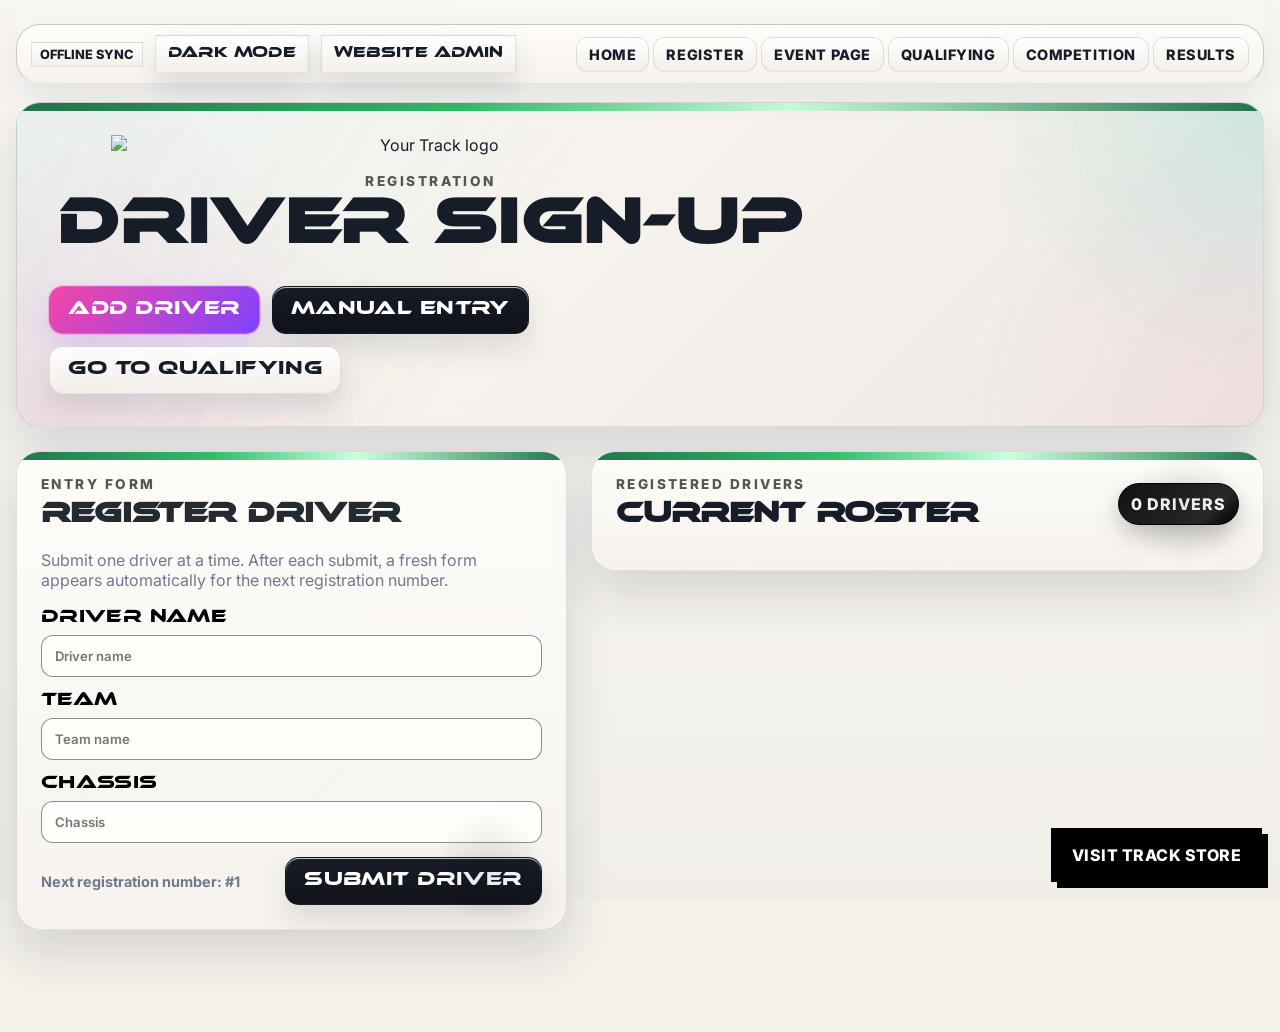
==== index.html @ 2ef5f13c "Initial commit" ====
<!DOCTYPE html>
<html lang="en">
<head>
  <meta charset="UTF-8" />
  <meta name="viewport" content="width=device-width, initial-scale=1.0" />
  <title>Your Track Competition Control</title>
  <link rel="preconnect" href="https://fonts.googleapis.com" />
  <link rel="preconnect" href="https://fonts.gstatic.com" crossorigin />
  <link href="https://fonts.googleapis.com/css2?family=Inter:wght@400;600;800&family=Orbitron:wght@700;800;900&display=swap" rel="stylesheet" />
  <style>
    @font-face {
      font-family: 'Ethnocentric';
      src: url('./assets/fonts/Ethnocentric-Regular.otf') format('opentype');
      font-weight: 400;
      font-style: normal;
      font-display: swap;
    }

    :root {
      --bg: #080b12;
      --panel: rgba(13, 16, 24, 0.86);
      --panel-strong: rgba(19, 23, 34, 0.94);
      --panel-soft: rgba(255, 255, 255, 0.06);
      --text: #f6f8fc;
      --text-soft: #9ca7bc;
      --line: rgba(255, 255, 255, 0.16);
      --line-strong: rgba(255, 255, 255, 0.34);
      --accent: #ff4f9f;
      --accent-dark: #a931ff;
      --accent-cyan: #35f2d0;
      --accent-green: #2ad16b;
      --accent-green-dark: #0d6f3c;
      --accent-warm: #ffb343;
      --accent-glow: 0 0 0 1px rgba(255, 79, 159, 0.36), 0 0 24px rgba(255, 79, 159, 0.20), 0 0 52px rgba(53, 242, 208, 0.12);
      --accent-green-glow: 0 0 0 1px rgba(42, 209, 107, 0.32), 0 0 18px rgba(42, 209, 107, 0.18);
      --panel-shadow: 0 28px 72px rgba(0, 0, 0, 0.42), inset 0 1px 0 rgba(255,255,255,0.05);
      --card-shadow: 0 18px 42px rgba(0, 0, 0, 0.34), inset 0 1px 0 rgba(255,255,255,0.04);
      --button-shadow: 0 16px 28px rgba(0, 0, 0, 0.28), inset 0 1px 0 rgba(255,255,255,0.08);
      --bracket-round-width: 218px;
      --slot-height: 56px;
      --seed-chip-width: 48px;
      --seed-font-size: 1.28rem;
      --slot-font-size: 0.98rem;
      --slot-team-font-size: 0.54rem;
      --slot-padding-x: 18px;
      --match-stack-gap: 12px;
      --empty-slot-font-size: 0.9rem;
      --connector-stub: 10px;
      --connector-bridge: 14px;
      --connector-thickness: 3px;
    --final-card-width: 300px;
    --third-card-width: 280px;
      --radius-panel: 24px;
      --radius-card: 18px;
      --radius-button: 14px;
      --brand-track-background-image: url("./assets/template-track-background.png");
      --brand-watermark-image: url("./assets/template-track-logo-inverted.png");
      --font-graffiti: 'Ethnocentric', 'Orbitron', 'Inter', sans-serif;
      --font-sans: 'Inter', sans-serif;
    }

    * { box-sizing: border-box; }
    html { color-scheme: light; }
    html:has(body[data-theme="dark"]) { color-scheme: dark; }

    body {
      margin: 0;
      font-family: var(--font-sans);
      color: var(--text);
      background-color: var(--bg);
      background-image:
        linear-gradient(180deg, rgba(6, 8, 13, 0.78), rgba(4, 6, 12, 0.93)),
        radial-gradient(circle at 16% 12%, rgba(255, 79, 159, 0.18), transparent 24%),
        radial-gradient(circle at 82% 18%, rgba(53, 242, 208, 0.14), transparent 26%),
        linear-gradient(135deg, rgba(255,255,255,0.035), transparent 34%),
        var(--brand-track-background-image);
      background-size: cover, auto, auto, cover;
      background-position: center center, top left, top left, center center;
      background-repeat: no-repeat, no-repeat, no-repeat, no-repeat;
      background-attachment: fixed;
      transition: background-color 0.25s ease, color 0.25s ease, background-image 0.25s ease;
    }

    body:not([data-theme="dark"]) {
      --bg: #f4f1eb;
      --panel: rgba(255, 252, 248, 0.9);
      --panel-strong: rgba(255, 255, 255, 0.96);
      --panel-soft: rgba(20, 24, 34, 0.05);
      --text: #161c28;
      --text-soft: #6f788d;
      --line: rgba(28, 33, 46, 0.12);
      --line-strong: rgba(28, 33, 46, 0.22);
      --accent: #f446a6;
      --accent-dark: #7f43ff;
      --accent-cyan: #19bfae;
      --accent-green: #1fb95f;
      --accent-green-dark: #0e6a3c;
      --accent-warm: #ffaf42;
      --accent-glow: 0 0 0 1px rgba(244, 70, 166, 0.24), 0 12px 28px rgba(127, 67, 255, 0.18);
      --accent-green-glow: 0 0 0 1px rgba(31, 185, 95, 0.24), 0 10px 22px rgba(31, 185, 95, 0.16);
      --panel-shadow: 0 22px 48px rgba(22, 29, 43, 0.14), inset 0 1px 0 rgba(255,255,255,0.72);
      --card-shadow: 0 16px 36px rgba(22, 29, 43, 0.12), inset 0 1px 0 rgba(255,255,255,0.68);
      --button-shadow: 0 14px 28px rgba(22, 29, 43, 0.12), inset 0 1px 0 rgba(255,255,255,0.72);
      background-color: var(--bg);
      background-image:
        linear-gradient(180deg, rgba(248, 246, 242, 0.92), rgba(241, 238, 233, 0.92)),
        radial-gradient(circle at 14% 10%, rgba(244, 70, 166, 0.13), transparent 24%),
        radial-gradient(circle at 84% 16%, rgba(25, 191, 174, 0.13), transparent 24%),
        linear-gradient(135deg, rgba(255,255,255,0.24), transparent 32%),
        var(--brand-track-background-image);
      background-size: cover, auto, auto, cover;
      background-position: center center, top left, top left, center center;
      background-repeat: no-repeat, no-repeat, no-repeat, no-repeat;
    }

    body[data-theme="dark"] {
      --bg: #05070d;
      --panel: rgba(10, 12, 20, 0.90);
      --panel-strong: rgba(16, 19, 29, 0.96);
      --panel-soft: rgba(255, 255, 255, 0.05);
      --text: #f7f9ff;
      --text-soft: #a1abc0;
      --line: rgba(255, 255, 255, 0.16);
      --line-strong: rgba(255, 255, 255, 0.34);
      --accent: #ff4f9f;
      --accent-dark: #9b38ff;
      --accent-cyan: #37e8d0;
      --accent-green: #27d56c;
      --accent-green-dark: #0d6b3c;
      --accent-warm: #ffb343;
      --accent-green-glow: 0 0 0 1px rgba(39, 213, 108, 0.34), 0 0 20px rgba(39, 213, 108, 0.18);
      --panel-shadow: 0 32px 78px rgba(0, 0, 0, 0.5), inset 0 1px 0 rgba(255,255,255,0.05);
      --card-shadow: 0 20px 44px rgba(0, 0, 0, 0.4), inset 0 1px 0 rgba(255,255,255,0.04);
      --button-shadow: 0 16px 30px rgba(0, 0, 0, 0.32), inset 0 1px 0 rgba(255,255,255,0.08);
      background-color: var(--bg);
      background-image:
        linear-gradient(180deg, rgba(6, 8, 13, 0.68), rgba(4, 6, 12, 0.92)),
        radial-gradient(circle at 16% 12%, rgba(255, 79, 159, 0.16), transparent 24%),
        radial-gradient(circle at 82% 18%, rgba(53, 242, 208, 0.12), transparent 26%),
        linear-gradient(135deg, rgba(255,255,255,0.035), transparent 34%),
        var(--brand-track-background-image);
      background-size: cover, auto, auto, cover;
      background-position: center center, top left, top left, center center;
      background-repeat: no-repeat, no-repeat, no-repeat, no-repeat;
    }

    body[data-theme="dark"] .topbar,
    body[data-theme="dark"] .hero,
    body[data-theme="dark"] .panel,
    body[data-theme="dark"] .hero-card,
    body[data-theme="dark"] .table-wrap,
    body[data-theme="dark"] .registration-card,
    body[data-theme="dark"] .registration-driver-card,
    body[data-theme="dark"] .registration-entry-panel,
    body[data-theme="dark"] .registration-roster-panel,
    body[data-theme="dark"] .mobile-driver-card,
    body[data-theme="dark"] .qualifying-live-card,
    body[data-theme="dark"] .battle-flow-card,
    body[data-theme="dark"] .bracket-stage-card,
    body[data-theme="dark"] .event-admin-panel,
    body[data-theme="dark"] .modal-panel,
    body[data-theme="dark"] .podium-card,
    body[data-theme="dark"] .results-event-card,
    body[data-theme="dark"] .website-admin-card,
    body[data-theme="dark"] .event-card,
    body[data-theme="dark"] .role-admin-toolbar,
    body[data-theme="dark"] .role-admin-card,
    body[data-theme="dark"] .invite-code-box,
    body[data-theme="dark"] .admin-lock-note {
      background:
        linear-gradient(180deg, rgba(22, 26, 37, 0.78), rgba(11, 13, 22, 0.84)),
        linear-gradient(135deg, rgba(255,255,255,0.05), rgba(255,255,255,0.015));
      color: var(--text);
    }

    body[data-theme="dark"] .button-secondary,
    body[data-theme="dark"] .micro-button:not(.button-accent),
    body[data-theme="dark"] .mode-tab,
    body[data-theme="dark"] .hero-meta-pill,
    body[data-theme="dark"] .search-field {
      background: linear-gradient(180deg, rgba(27, 31, 44, 0.98), rgba(13, 16, 25, 0.96));
      color: var(--text);
      border-color: var(--line-strong);
    }

    body[data-theme="dark"] .mode-tab.is-active {
      background: linear-gradient(135deg, rgba(255,79,159,0.98), rgba(155,56,255,0.98));
      color: #fff !important;
      border-color: rgba(255,255,255,0.38);
      box-shadow: var(--accent-glow);
    }

    body[data-theme="dark"] input[type="text"],
    body[data-theme="dark"] input[type="number"],
    body[data-theme="dark"] input[type="search"],
    body[data-theme="dark"] input[type="password"],
    body[data-theme="dark"] input[type="date"],
    body[data-theme="dark"] select,
    body[data-theme="dark"] textarea {
      background: rgba(7, 10, 18, 0.92);
      color: var(--text);
      border-color: var(--line);
      box-shadow: inset 0 1px 0 rgba(255, 255, 255, 0.05);
    }

    body[data-theme="dark"] input::placeholder,
    body[data-theme="dark"] textarea::placeholder {
      color: rgba(255, 255, 255, 0.40);
    }

    body[data-theme="dark"] .main-topbar .mode-tab.is-active,
    body[data-theme="dark"] .sync-status.online,
    body[data-theme="dark"] .micro-button.button-accent,
    body[data-theme="dark"] .button-accent {
      background: linear-gradient(135deg, rgba(255,79,159,0.92), rgba(155,56,255,0.92));
      color: #fff;
      border-color: rgba(255,255,255,0.26);
      box-shadow: var(--accent-glow);
    }

    body[data-theme="dark"] .status-pill.active {
      background: linear-gradient(135deg, rgba(39,213,108,0.26), rgba(12,107,60,0.32));
      color: #fff;
      border-color: rgba(39, 213, 108, 0.24);
      box-shadow: var(--accent-green-glow);
    }

    body[data-theme="dark"] .status-pill.archived,
    body[data-theme="dark"] .sync-status {
      background: rgba(255,255,255,0.08);
      color: var(--text-soft);
      border-color: rgba(255,255,255,0.14);
    }

    body[data-theme="dark"] .hero-logo,
    body[data-theme="dark"] .bracket-stage-logo,
    body[data-theme="dark"] .bracket-header-logo {
      filter: none;
    }

    body[data-theme="dark"] .main-bracket-panel::before {
      opacity: 0.16;
      filter: none;
      mix-blend-mode: screen;
    }

    body[data-theme="dark"] .section-kicker,
    body[data-theme="dark"] .eyebrow,
    body[data-theme="dark"] .hero-copy p,
    body[data-theme="dark"] .hero-copy-block p,
    body[data-theme="dark"] .panel-header p,
    body[data-theme="dark"] .driver-submeta,
    body[data-theme="dark"] .qualifying-live-label,
    body[data-theme="dark"] .meta-label,
    body[data-theme="dark"] .registration-meta-label,
    body[data-theme="dark"] .score-subtext {
      color: var(--text-soft);
    }

    body[data-theme="dark"] th,
    body[data-theme="dark"] td {
      color: var(--text);
      border-color: rgba(255, 255, 255, 0.12);
    }

    body[data-theme="dark"] thead {
      background: rgba(255, 255, 255, 0.12);
      border-bottom-color: rgba(255, 255, 255, 0.22);
    }

    body[data-theme="dark"] tbody tr:nth-child(even) {
      background: rgba(255, 255, 255, 0.035);
    }

    body[data-theme="dark"] tr.is-current-driver {
      background: rgba(255, 255, 255, 0.12) !important;
      outline-color: rgba(255, 255, 255, 0.9);
    }

    body[data-theme="dark"] .mobile-driver-card.is-current-driver {
      background: linear-gradient(180deg, rgba(40, 40, 44, 0.98), rgba(24, 24, 28, 0.96));
    }

    body[data-theme="dark"] .read-only-score,
    body[data-theme="dark"] .best-score,
    body[data-theme="dark"] .registration-card-title strong,
    body[data-theme="dark"] .driver-meta strong,
    body[data-theme="dark"] .mobile-driver-name,
    body[data-theme="dark"] .modal-field strong,
    body[data-theme="dark"] .event-card-head strong,
    body[data-theme="dark"] .event-stat strong,
    body[data-theme="dark"] .role-admin-title strong,
    body[data-theme="dark"] .invite-code-value,
    body[data-theme="dark"] .hero-stat strong {
      color: var(--text);
    }

    body[data-theme="dark"] .registration-entry-panel .modal-field span,
    body[data-theme="dark"] .registration-roster-panel .modal-field span,
    body[data-theme="dark"] .registration-meta,
    body[data-theme="dark"] .driver-meta small,
    body[data-theme="dark"] .mobile-driver-subline,
    body[data-theme="dark"] .mobile-driver-reg,
    body[data-theme="dark"] .event-card-meta,
    body[data-theme="dark"] .event-stat span,
    body[data-theme="dark"] .role-admin-title small,
    body[data-theme="dark"] .invite-code-label,
    body[data-theme="dark"] .helper-text,
    body[data-theme="dark"] .hero-stat-label {
      color: var(--text-soft);
    }

    body[data-theme="dark"] .table-wrap,
    body[data-theme="dark"] .registration-card,
    body[data-theme="dark"] .mobile-driver-card,
    body[data-theme="dark"] .event-card,
    body[data-theme="dark"] .role-admin-toolbar,
    body[data-theme="dark"] .role-admin-card,
    body[data-theme="dark"] .invite-code-box,
    body[data-theme="dark"] .admin-lock-note,
    body[data-theme="dark"] .hero-stat {
      background: linear-gradient(180deg, rgba(28, 28, 31, 0.98), rgba(16, 16, 18, 0.96));
    }

    body[data-theme="dark"] .event-card.is-active {
      background: linear-gradient(180deg, rgba(36, 36, 40, 0.98), rgba(20, 20, 24, 0.96));
    }

    body[data-theme="dark"] .bracket-header-bar,
    body[data-theme="dark"] .main-bracket-panel,
    body[data-theme="dark"] .battle-flow-card,
    body[data-theme="dark"] .final-battle-card,
    body[data-theme="dark"] .champion-banner,
    body[data-theme="dark"] .competition-subtabs,
    body[data-theme="dark"] .page-handoff,
    body[data-theme="dark"] .summary-card,
    body[data-theme="dark"] .launch-chip,
    body[data-theme="dark"] .pill,
    body[data-theme="dark"] .cutoff-label {
      background: linear-gradient(180deg, rgba(28, 28, 31, 0.98), rgba(16, 16, 18, 0.96));
      color: var(--text);
      border-color: rgba(255, 255, 255, 0.18);
      box-shadow: 0 16px 34px rgba(0, 0, 0, 0.32), 0 1px 0 rgba(255, 255, 255, 0.1);
    }

    body[data-theme="dark"] .main-bracket-panel {
      background:
        linear-gradient(180deg, rgba(12, 14, 18, 0.52), rgba(6, 8, 12, 0.68)),
        linear-gradient(135deg, rgba(255,255,255,0.04), rgba(255,255,255,0.01));
    }

    body[data-theme="dark"] .bracket-workspace {
      background:
        linear-gradient(180deg, rgba(255,255,255,0.02), rgba(0,0,0,0.14)),
        radial-gradient(circle at top right, rgba(255, 255, 255, 0.05), transparent 26%),
        rgba(12, 12, 14, 0.92);
    }

    body[data-theme="dark"] .main-board-title,
    body[data-theme="dark"] .main-board-label,
    body[data-theme="dark"] .final-vs,
    body[data-theme="dark"] .podium-card strong,
    body[data-theme="dark"] .champion-banner strong,
    body[data-theme="dark"] .battle-flow-title,
    body[data-theme="dark"] .launch-title {
      color: var(--text);
    }

    body[data-theme="dark"] .battle-flow-label,
    body[data-theme="dark"] .podium-card span,
    body[data-theme="dark"] .podium-card small,
    body[data-theme="dark"] .champion-banner span,
    body[data-theme="dark"] .battle-flow-meta,
    body[data-theme="dark"] .summary-card span,
    body[data-theme="dark"] .launch-chip span {
      color: var(--text-soft);
    }

    body[data-theme="dark"] .battle-flow-option,
    body[data-theme="dark"] .slot-button,
    body[data-theme="dark"] .slot-button.empty,
    body[data-theme="dark"] .main-battle-slot,
    body[data-theme="dark"] .driver-button {
      background: linear-gradient(180deg, rgba(34, 34, 38, 0.98), rgba(18, 18, 20, 0.96));
      color: var(--text);
      border-color: rgba(255, 255, 255, 0.22);
      box-shadow: 0 10px 22px rgba(0, 0, 0, 0.28), 0 1px 0 rgba(255, 255, 255, 0.1);
    }

    body[data-theme="dark"] .battle-flow-option.preview {
      background: linear-gradient(180deg, rgba(40, 40, 44, 0.98), rgba(22, 22, 26, 0.96));
      color: var(--text);
      border-color: rgba(255, 255, 255, 0.18);
    }

    body[data-theme="dark"] .battle-flow-empty {
      background: rgba(255,255,255,0.04);
      color: var(--text-soft);
      border-color: rgba(255,255,255,0.18);
    }

    body[data-theme="dark"]:not([data-role="spectator"]) .slot-button:not(:disabled):hover,
    body[data-theme="dark"]:not([data-role="spectator"]) .battle-flow-option.current:hover {
      background: linear-gradient(180deg, rgba(52, 52, 58, 0.98), rgba(26, 26, 30, 0.96));
      color: var(--text);
    }

    body[data-theme="dark"] .slot-button.selected,
    body[data-theme="dark"] .battle-flow-option.current {
      background: linear-gradient(135deg, var(--accent), var(--accent-dark));
      color: #fff;
      border-color: rgba(255,255,255,0.18);
      box-shadow: var(--accent-glow);
    }

    body[data-theme="dark"] .battle-flow-option.current small,
    body[data-theme="dark"] .slot-button.selected small {
      color: rgba(255,255,255,0.9);
      opacity: 1;
    }

    body[data-theme="dark"] .slot-button.loser,
    body[data-theme="dark"] .driver-button.loser {
      background: linear-gradient(180deg, rgba(72, 72, 78, 0.98), rgba(44, 44, 48, 0.96));
      color: rgba(255, 255, 255, 0.55);
      border-color: rgba(255, 255, 255, 0.14);
    }

    body[data-theme="dark"] .driver-button.loser small,
    body[data-theme="dark"] .slot-button.loser .slot-team {
      color: rgba(255, 255, 255, 0.4);
      opacity: 1;
    }

    body[data-theme="dark"] .seed-chip,
    body[data-theme="dark"] .final-battle-head,
    body[data-theme="dark"] .cutoff-label.qualified {
      background: linear-gradient(180deg, rgba(255,255,255,0.98), rgba(218,218,218,0.98));
      color: #080808;
      border-color: rgba(255,255,255,0.72);
    }

    body[data-theme="dark"] .main-bracket-panel::before {
      opacity: 0.1;
      filter: grayscale(1) invert(1) contrast(1.02) brightness(1.05);
      mix-blend-mode: screen;
    }

    body[data-theme="dark"] .event-stat {
      background: rgba(255, 255, 255, 0.05);
      border-color: rgba(255, 255, 255, 0.16);
    }

    body[data-theme="dark"] .role-admin-toolbar,
    body[data-theme="dark"] .role-admin-card,
    body[data-theme="dark"] .invite-code-box,
    body[data-theme="dark"] .admin-lock-note,
    body[data-theme="dark"] .event-card,
    body[data-theme="dark"] .hero-stat {
      border-color: rgba(255, 255, 255, 0.18);
      box-shadow: 0 16px 34px rgba(0, 0, 0, 0.32), 0 1px 0 rgba(255, 255, 255, 0.1);
    }

    body[data-theme="dark"] .topbar,
    body[data-theme="dark"] .hero,
    body[data-theme="dark"] .panel,
    body[data-theme="dark"] .hero-card,
    body[data-theme="dark"] .table-wrap,
    body[data-theme="dark"] .registration-card,
    body[data-theme="dark"] .registration-driver-card,
    body[data-theme="dark"] .registration-entry-panel,
    body[data-theme="dark"] .registration-roster-panel,
    body[data-theme="dark"] .mobile-driver-card,
    body[data-theme="dark"] .qualifying-live-card,
    body[data-theme="dark"] .battle-flow-card,
    body[data-theme="dark"] .bracket-stage-card,
    body[data-theme="dark"] .event-admin-panel,
    body[data-theme="dark"] .modal-panel,
    body[data-theme="dark"] .podium-card,
    body[data-theme="dark"] .results-event-card,
    body[data-theme="dark"] .website-admin-card,
    body[data-theme="dark"] .search-field,
    body[data-theme="dark"] .mode-tab,
    body[data-theme="dark"] .hero-meta-pill {
      border-color: rgba(255, 255, 255, 0.18);
    }

    body[data-theme="dark"] .result-item,
    body[data-theme="dark"] .summary-card,
    body[data-theme="dark"] .page-handoff,
    body[data-theme="dark"] .event-stat,
    body[data-theme="dark"] .event-card-overview,
    body[data-theme="dark"] .event-card-podium,
    body[data-theme="dark"] .status-pill:not(.active):not(.archived),
    body[data-theme="dark"] .micro-button:not(.button-accent),
    body[data-theme="dark"] .invite-code-value,
    body[data-theme="dark"] .invite-code-input,
    body[data-theme="dark"] .match-card,
    body[data-theme="dark"] .driver-button,
    body[data-theme="dark"] .driver-button.empty,
    body[data-theme="dark"] .empty-state,
    body[data-theme="dark"] .modal-content {
      background: linear-gradient(180deg, rgba(30, 30, 33, 0.98), rgba(16, 16, 18, 0.96));
      color: var(--text);
      border-color: rgba(255, 255, 255, 0.22);
      box-shadow: 0 16px 34px rgba(0, 0, 0, 0.32), 0 1px 0 rgba(255, 255, 255, 0.1);
    }

    body[data-theme="dark"] .event-card-overview-title,
    body[data-theme="dark"] .event-card-podium-title,
    body[data-theme="dark"] .event-card-podium-line span,
    body[data-theme="dark"] .event-card-meta,
    body[data-theme="dark"] .event-stat span {
      color: rgba(255, 255, 255, 0.68);
    }

    body[data-theme="dark"] .event-card-format,
    body[data-theme="dark"] .event-card-podium-line strong,
    body[data-theme="dark"] .event-stat strong,
    body[data-theme="dark"] .event-card-head strong {
      color: #f4f4f4;
    }

    body[data-theme="dark"] .event-card-podium-line {
      border-bottom-color: rgba(255, 255, 255, 0.12);
    }

    body[data-theme="dark"] .status-pill.archived,
    body[data-theme="dark"] .driver-button.empty,
    body[data-theme="dark"] .empty-state {
      background: linear-gradient(180deg, rgba(42, 42, 46, 0.98), rgba(24, 24, 28, 0.96));
      color: var(--text-soft);
      border-color: rgba(255, 255, 255, 0.18);
    }

    body[data-theme="dark"] .match-label,
    body[data-theme="dark"] .modal-content h3,
    body[data-theme="dark"] .event-card-head strong,
    body[data-theme="dark"] .driver-button strong,
    body[data-theme="dark"] .champion-banner strong,
    body[data-theme="dark"] .podium-card strong,
    body[data-theme="dark"] .empty-state {
      color: var(--text);
    }

    body[data-theme="dark"] .driver-button small,
    body[data-theme="dark"] .event-card-meta,
    body[data-theme="dark"] .event-stat span,
    body[data-theme="dark"] .podium-card span,
    body[data-theme="dark"] .podium-card small,
    body[data-theme="dark"] .champion-banner span,
    body[data-theme="dark"] .modal-copy,
    body[data-theme="dark"] .modal-note {
      color: var(--text-soft);
    }

    body[data-theme="dark"] .micro-button:not(.button-accent):disabled,
    body[data-theme="dark"] .button:disabled,
    body[data-theme="dark"] .driver-button:disabled {
      opacity: 0.5;
      box-shadow: none;
    }

    body[data-theme="dark"] #qualifyingResults,
    body[data-theme="dark"] .qualifying-results-simple,
    body[data-theme="dark"] .qualifying-results-simple li,
    body[data-theme="dark"] .qualifying-side-column > .panel,
    body[data-theme="dark"] .qualifying-live-stat,
    body[data-theme="dark"] .mobile-score-card,
    body[data-theme="dark"] .read-only-text,
    body[data-theme="dark"] .read-only-score,
    body[data-theme="dark"] .best-score {
      background: transparent;
      color: var(--text);
    }

    body[data-theme="dark"] .qualifying-results-simple li {
      padding: 6px 0;
      border-bottom: 1px solid rgba(255, 255, 255, 0.1);
    }

    body[data-theme="dark"] .qualifying-results-simple li:last-child {
      border-bottom: 0;
    }

    body[data-theme="dark"] .qualifying-live-driver {
      color: #ffffff !important;
      text-shadow:
        0 2px 12px rgba(0, 0, 0, 0.88),
        0 0 18px rgba(255, 255, 255, 0.14);
    }

    body[data-theme="dark"] .qualifying-live-stat {
      background: linear-gradient(180deg, rgba(30, 30, 33, 0.98), rgba(16, 16, 18, 0.96));
      border-color: rgba(255, 255, 255, 0.12);
      box-shadow: inset 0 1px 0 rgba(255,255,255,0.06);
    }

    body[data-theme="dark"] .qualifying-live-stat span {
      color: var(--text-soft);
    }

    body[data-theme="dark"] .qualifying-live-stat strong {
      color: var(--text);
    }

    body[data-theme="dark"] .mobile-score-card {
      background: linear-gradient(180deg, rgba(30, 30, 33, 0.98), rgba(16, 16, 18, 0.96)) !important;
      border-color: rgba(255, 255, 255, 0.16) !important;
      color: var(--text) !important;
      box-shadow: inset 0 1px 0 rgba(255,255,255,0.06);
    }

    body[data-theme="dark"] .mobile-score-card span {
      color: var(--text-soft) !important;
    }

    body[data-theme="dark"] .mobile-score-card strong {
      color: var(--text) !important;
    }

    @media (max-width: 960px) {
      body[data-theme="dark"] .qualifying-live-card {
        background: linear-gradient(180deg, rgba(24, 24, 28, 0.98), rgba(12, 12, 16, 0.96)) !important;
        border-color: rgba(255, 255, 255, 0.18) !important;
        color: var(--text) !important;
      }

      body[data-theme="dark"] .qualifying-live-stat {
        background: linear-gradient(180deg, rgba(30, 30, 33, 0.98), rgba(16, 16, 18, 0.96)) !important;
        border-color: rgba(255, 255, 255, 0.12) !important;
        box-shadow: inset 0 1px 0 rgba(255,255,255,0.06) !important;
        color: var(--text) !important;
      }

      body[data-theme="dark"] .qualifying-live-stat span,
      body[data-theme="dark"] .qualifying-live-note,
      body[data-theme="dark"] .qualifying-live-meta {
        color: var(--text-soft) !important;
      }

      body[data-theme="dark"] .qualifying-live-stat strong,
      body[data-theme="dark"] .qualifying-live-driver {
        color: var(--text) !important;
      }
    }

    body[data-theme="dark"] .qualifying-results-simple li.is-dimmed {
      opacity: 0.62;
      color: var(--text-soft);
    }

    body[data-theme="dark"] .read-only-score,
    body[data-theme="dark"] .best-score {
      color: var(--text);
    }

    button, input, select, a { font: inherit; }
    a { color: inherit; text-decoration: none; cursor: pointer; }

    /* Role-based Visibility */
    body[data-role="admin"] .judge-only { display: none !important; }
    body[data-role="spectator"] .judge-only { display: none !important; }
    body[data-role="spectator"] .admin-only { display: none !important; }
    body[data-role="spectator"] .admin-action { display: none !important; }
    body[data-role="spectator"] .role-switcher { display: none !important; }
    body[data-site-admin="false"] .site-admin-only { display: none !important; }
    body[data-role="spectator"] .registration-admin-only,
    body[data-role="j1"] .registration-admin-only,
    body[data-role="j2"] .registration-admin-only,
    body[data-role="j3"] .registration-admin-only { display: none !important; }

    body[data-role="j1"] .spectator-admin-only,
    body[data-role="j2"] .spectator-admin-only,
    body[data-role="j3"] .spectator-admin-only { display: none !important; }

    body[data-role="admin"] .spectator-only,
    body[data-role="j1"] .spectator-only,
    body[data-role="j2"] .spectator-only,
    body[data-role="j3"] .spectator-only { display: none !important; }

    body[data-role="spectator"] .admin-register-only,
    body[data-role="j1"] .admin-register-only,
    body[data-role="j2"] .admin-register-only,
    body[data-role="j3"] .admin-register-only { display: none !important; }
    
    body[data-role="j1"] .admin-only,
    body[data-role="j2"] .admin-only,
    body[data-role="j3"] .admin-only { display: none !important; }

    body[data-role="spectator"] .role-action-col { display: none !important; }

    .view-section { display: none; }
    .view-section.is-active { display: block; }

    .page-shell {
      position: relative;
      width: min(1480px, calc(100% - 32px));
      margin: 0 auto;
      padding: 24px 0 48px;
    }

    body.competition-page {
      height: 100vh;
      overflow: hidden; 
    }

    body.competition-page .page-shell {
      width: 100vw;
      max-width: 100%;
      height: 100vh;
      padding: 0;
      margin: 0;
      display: flex;
      flex-direction: column;
    }

    body.competition-page .main-topbar {
      display: grid;
      width: min(1480px, calc(100% - 32px));
      margin: 0 auto;
    }
    body.competition-page,
    body.qualifying-fullscreen {
      background-attachment: fixed;
      background-position: center center, top left, top left, center center;
      background-size: cover, auto, auto, cover;
    }
    body.competition-page .page-shell,
    body.qualifying-fullscreen .page-shell {
      background: transparent;
    }
    body.competition-page .broadcast-ticker,
    body.competition-page .spectator-shop-button {
      display: none !important;
    }
    body.competition-page:not(.bracket-fullscreen) #view-bracket.is-active {
      display: flex;
      flex-direction: column;
      flex: 1 1 auto;
      min-height: 0;
    }
    body.competition-page:not(.bracket-fullscreen) .bracket-workspace {
      display: flex;
      flex-direction: column;
      flex: 1 1 auto;
      min-height: 0;
      overflow: hidden;
    }
    body.competition-page:not(.bracket-fullscreen) .competition-bracket-page.is-active {
      display: flex;
      flex-direction: column;
      flex: 1 1 auto;
      min-height: 0;
    }
    body.competition-page:not(.bracket-fullscreen) .main-bracket-panel {
      display: flex;
      flex-direction: column;
      flex: 1 1 auto;
      min-height: 0;
      margin-bottom: 0;
    }
    body.competition-page:not(.bracket-fullscreen) .main-bracket-board {
      flex: 1 1 auto;
      min-height: 0;
      align-items: flex-start;
      justify-content: center;
      overflow: auto;
    }
    body.bracket-fullscreen .bracket-header-bar { display: none; }
    body.bracket-fullscreen #view-bracket.is-active {
      display: flex;
      flex-direction: column;
      width: 100vw;
      height: 100vh;
      padding: 0;
      min-height: 0;
    }
    body.bracket-fullscreen .bracket-workspace {
      display: flex;
      flex-direction: column;
      min-height: 0;
      padding-top: 12px;
      height: 100vh;
      background:
        linear-gradient(180deg, rgba(255,255,255,0.08), rgba(0,0,0,0.04)),
        transparent;
    }
    body.bracket-fullscreen .competition-bracket-page.is-active,
    #view-bracket:fullscreen .competition-bracket-page.is-active {
      display: flex;
      flex-direction: column;
      flex: 1 1 auto;
      min-height: 0;
    }
    body.bracket-fullscreen .main-bracket-panel,
    #view-bracket:fullscreen .main-bracket-panel {
      flex: 1 1 auto;
      min-height: 0;
      margin-top: 0;
    }
    body.bracket-fullscreen .main-bracket-board,
    #view-bracket:fullscreen .main-bracket-board {
      flex: 1 1 auto;
      min-height: 0;
      align-items: flex-start;
      justify-content: center;
      overflow: auto;
    }
    #view-bracket:fullscreen,
    #view-qualifying:fullscreen {
      background-color: var(--bg);
      background-image:
        linear-gradient(180deg, rgba(12, 14, 16, 0.76), rgba(12, 14, 16, 0.88)),
        radial-gradient(circle at top left, rgba(255,255,255,0.08), transparent 24%),
        linear-gradient(135deg, rgba(255,255,255,0.035), transparent 34%),
        var(--brand-track-background-image);
      background-size: cover, auto, auto, cover;
      background-position: center center, top left, top left, center center;
      background-repeat: no-repeat, no-repeat, no-repeat, no-repeat;
    }
    #view-bracket:fullscreen::backdrop,
    #view-qualifying:fullscreen::backdrop {
      background:
        linear-gradient(180deg, rgba(12, 14, 16, 0.88), rgba(12, 14, 16, 0.94)),
        var(--brand-track-background-image) center center / cover no-repeat;
    }
    body.qualifying-fullscreen {
      height: 100vh;
      overflow: hidden;
    }
    body.queue-fullscreen {
      height: 100vh;
      overflow: hidden;
    }
    body.scenic-page:not([data-theme="dark"]) {
      background-color: #07090d;
      background-image:
        linear-gradient(180deg, rgba(6, 8, 13, 0.78), rgba(4, 6, 12, 0.93)),
        radial-gradient(circle at 16% 12%, rgba(255, 79, 159, 0.12), transparent 24%),
        radial-gradient(circle at 82% 18%, rgba(53, 242, 208, 0.08), transparent 26%),
        linear-gradient(135deg, rgba(255,255,255,0.03), transparent 34%),
        var(--brand-track-background-image);
      background-size: cover, auto, auto, cover;
      background-position: center center, top left, top left, center center;
      background-repeat: no-repeat, no-repeat, no-repeat, no-repeat;
    }
    body.qualifying-fullscreen .page-shell {
      width: 100vw;
      max-width: 100%;
      height: 100vh;
      padding: 0;
      margin: 0;
    }
    body.queue-fullscreen .page-shell {
      width: 100vw;
      max-width: 100%;
      height: 100vh;
      padding: 0;
      margin: 0;
    }
    body.qualifying-fullscreen #view-qualifying.is-active,
    body.qualifying-fullscreen .qualifying-layout {
      background: transparent;
    }
    body.queue-fullscreen #view-queue.is-active,
    body.queue-fullscreen .public-event-layout,
    body.queue-fullscreen .public-event-main,
    body.queue-fullscreen .public-event-side,
    body.queue-fullscreen .public-event-broadcast-shell,
    body.queue-fullscreen .public-event-broadcast {
      background: transparent;
    }
    body.qualifying-fullscreen .main-topbar,
    body.qualifying-fullscreen #view-qualifying > .hero {
      display: none;
    }
    body.queue-fullscreen .main-topbar,
    body.queue-fullscreen #view-queue > .hero {
      display: none;
    }
    body.qualifying-fullscreen #view-qualifying.is-active {
      display: flex;
      flex-direction: column;
      height: 100vh;
      width: 100vw;
      padding: 10px;
    }
    body.queue-fullscreen #view-queue.is-active {
      display: flex;
      flex-direction: column;
      height: 100vh;
      width: 100vw;
      padding: 10px;
    }
    body.qualifying-fullscreen .qualifying-layout {
      flex: 1;
      margin: 0;
      min-height: 0;
      gap: 12px;
      grid-template-columns: minmax(0, 1.85fr) minmax(220px, 0.72fr);
    }
    body.queue-fullscreen .public-event-layout {
      flex: 1;
      margin: 0;
      min-height: 0;
      gap: 14px;
      grid-template-columns: repeat(3, minmax(0, 1fr));
      align-items: stretch;
    }
    body.queue-fullscreen .public-event-main {
      display: contents;
    }
    body.queue-fullscreen .public-event-side {
      min-height: 0;
      align-content: stretch;
      grid-column: 3;
      grid-template-rows: minmax(0, 1fr) auto;
    }
    body.queue-fullscreen .public-event-broadcast-shell {
      grid-column: 1;
    }
    body.queue-fullscreen .public-event-main > .panel {
      grid-column: 2;
    }
    body.queue-fullscreen .public-event-main > .panel,
    body.queue-fullscreen .public-event-side > .panel,
    body.queue-fullscreen .public-event-broadcast-shell {
      min-height: 0;
      height: 100%;
    }
    body.queue-fullscreen .public-event-broadcast-grid {
      grid-template-columns: minmax(0, 1fr);
      min-height: 100%;
    }
    body.queue-fullscreen .panel {
      padding: 14px;
    }
    body.queue-fullscreen .panel-header {
      margin-bottom: 10px;
    }
    body.queue-fullscreen .panel-header h2 {
      font-size: 1.85rem;
    }
    body.queue-fullscreen .public-event-announcer-title {
      font-size: clamp(2.6rem, 4.5vw, 4.6rem);
      max-width: 11.5ch;
    }
    body.queue-fullscreen .public-event-stage-title {
      font-size: clamp(1.6rem, 2.5vw, 2.35rem);
    }
    body.queue-fullscreen .public-event-standings-list {
      gap: 10px;
    }
    body.queue-fullscreen .public-event-standing {
      padding: 14px 16px;
    }
    body.queue-fullscreen .public-event-standing strong,
    body.queue-fullscreen .public-event-standing-score {
      font-size: 1.2rem;
    }
    body.queue-fullscreen .public-event-stat-grid,
    body.queue-fullscreen .public-event-spotlight-grid,
    body.queue-fullscreen .public-event-roster-grid {
      gap: 12px;
    }
    body.queue-fullscreen .public-event-track-layout {
      grid-template-rows: auto minmax(0, 1fr);
    }
    body.queue-fullscreen .public-event-queue-list {
      grid-template-columns: repeat(2, minmax(0, 1fr));
    }
    body.queue-fullscreen .public-event-queue-card {
      padding: 12px;
    }
    body.queue-fullscreen .public-event-queue-card-title {
      font-size: 1.05rem;
    }
    body.queue-fullscreen .public-event-card strong,
    body.queue-fullscreen .public-event-spotlight strong,
    body.queue-fullscreen .public-event-statline strong {
      font-size: clamp(1.2rem, 1.8vw, 1.7rem);
    }
    #view-queue:fullscreen {
      background-color: var(--bg);
      background-image:
        linear-gradient(180deg, rgba(8, 10, 12, 0.86), rgba(8, 10, 12, 0.94)),
        radial-gradient(circle at top left, rgba(255,255,255,0.06), transparent 24%),
        linear-gradient(135deg, rgba(255,255,255,0.03), transparent 34%),
        var(--brand-track-background-image);
      background-size: cover, auto, auto, cover;
      background-position: center center, top left, top left, center center;
      background-repeat: no-repeat, no-repeat, no-repeat, no-repeat;
    }
    #view-queue:fullscreen::backdrop {
      background:
        linear-gradient(180deg, rgba(8, 10, 12, 0.9), rgba(8, 10, 12, 0.96)),
        var(--brand-track-background-image) center center / cover no-repeat;
    }
    body.qualifying-fullscreen .qualifying-layout > .panel,
    body.qualifying-fullscreen .qualifying-side-column > .panel {
      min-height: 0;
      height: 100%;
    }
    body.qualifying-fullscreen .qualifying-side-column {
      top: 0;
      align-self: stretch;
    }
    body.qualifying-fullscreen .panel {
      padding: 14px;
    }
    body.qualifying-fullscreen .panel-header {
      margin-bottom: 10px;
    }
    body.qualifying-fullscreen .panel-header > div:first-child {
      flex: 1 1 auto;
      width: 100%;
      text-align: center;
    }
    body.qualifying-fullscreen .section-kicker {
      margin-bottom: 4px;
      font-size: 0.9rem;
    }
    body.qualifying-fullscreen .panel-header h2 {
      font-size: 2rem;
    }
    body.qualifying-fullscreen th,
    body.qualifying-fullscreen td {
      padding: 18px 18px;
    }
    body.qualifying-fullscreen th {
      font-size: 1.35rem;
    }
    body.qualifying-fullscreen .driver-meta strong {
      font-size: 1.6rem;
    }
    body.qualifying-fullscreen .read-only-text {
      font-size: 1.32rem;
    }
    body.qualifying-fullscreen .read-only-score,
    body.qualifying-fullscreen .best-score {
      font-size: 1.72rem;
    }
    body.qualifying-fullscreen .qualifying-results-simple {
      font-size: 2rem;
      line-height: 1.08;
    }
    body.qualifying-fullscreen .qualifying-results-simple li {
      padding: 10px 6px;
      min-height: 72px;
    }
    body.qualifying-fullscreen .standings-row-main {
      gap: 18px;
    }
    body.qualifying-fullscreen .standings-rank {
      min-width: 58px;
      font-size: 1.4em;
    }
    body.qualifying-fullscreen .standings-trophy {
      font-size: 1.24em;
    }
    body.qualifying-fullscreen .standings-driver-name {
      font-size: 1.02em;
    }
    body.qualifying-fullscreen .standings-score {
      font-size: 1.02em;
    }
    body.qualifying-fullscreen .qualifying-live-driver {
      font-size: clamp(3.2rem, 5.8vw, 5.4rem);
      line-height: 0.94;
    }
    body.qualifying-fullscreen .qualifying-live-meta {
      font-size: 1.3rem;
    }
    body.qualifying-fullscreen .qualifying-live-stat strong {
      font-size: 2.3rem;
    }
    body.qualifying-fullscreen .qualifying-live-stat span {
      font-size: 1rem;
    }
    body.qualifying-fullscreen[data-qualifying-density="compact"] th,
    body.qualifying-fullscreen[data-qualifying-density="compact"] td {
      padding: 12px 12px;
    }
    body.qualifying-fullscreen[data-qualifying-density="compact"] .driver-meta strong {
      font-size: 1.34rem;
    }
    body.qualifying-fullscreen[data-qualifying-density="compact"] .read-only-text {
      font-size: 1.16rem;
    }
    body.qualifying-fullscreen[data-qualifying-density="compact"] th {
      font-size: 1.14rem;
    }
    body.qualifying-fullscreen[data-qualifying-density="compact"] .read-only-score,
    body.qualifying-fullscreen[data-qualifying-density="compact"] .best-score {
      font-size: 1.42rem;
    }
    body.qualifying-fullscreen[data-qualifying-density="compact"] .score-input {
      width: 68px;
      min-width: 68px;
      padding: 6px 4px;
      font-size: 0.82rem;
    }
    body.qualifying-fullscreen[data-qualifying-density="compact"] .qualifying-results-simple {
      font-size: 1.56rem;
      line-height: 1.12;
    }
    body.qualifying-fullscreen[data-qualifying-density="compact"] .qualifying-results-simple li {
      min-height: 58px;
      padding: 8px 4px;
    }
    body.qualifying-fullscreen[data-qualifying-density="ultra"] th,
    body.qualifying-fullscreen[data-qualifying-density="ultra"] td {
      padding: 9px 8px;
    }
    body.qualifying-fullscreen[data-qualifying-density="ultra"] th {
      font-size: 1.02rem;
      letter-spacing: 0.03em;
    }
    body.qualifying-fullscreen[data-qualifying-density="ultra"] .driver-meta strong {
      font-size: 1.14rem;
    }
    body.qualifying-fullscreen[data-qualifying-density="ultra"] .read-only-text,
    body.qualifying-fullscreen[data-qualifying-density="ultra"] .read-only-score,
    body.qualifying-fullscreen[data-qualifying-density="ultra"] .best-score {
      font-size: 1.12rem;
    }
    body.qualifying-fullscreen[data-qualifying-density="ultra"] .score-input {
      width: 58px;
      min-width: 58px;
      padding: 4px 3px;
      font-size: 0.76rem;
    }
    body.qualifying-fullscreen[data-qualifying-density="ultra"] .qualifying-results-simple {
      font-size: 1.28rem;
      line-height: 1.1;
    }
    body.qualifying-fullscreen[data-qualifying-density="ultra"] .qualifying-results-simple li {
      min-height: 46px;
      padding: 5px 2px;
    }

    body[data-role="spectator"] #view-qualifying > .hero {
      margin-bottom: 14px;
      padding: 16px 20px;
    }

    body[data-role="spectator"] #view-qualifying > .hero .hero-copy-block {
      display: grid;
      grid-template-columns: minmax(220px, 360px) minmax(260px, 1fr) auto;
      align-items: center;
      gap: 28px;
    }

    body[data-role="spectator"] #view-qualifying > .hero .hero-logo-shell {
      margin: 0;
      max-width: min(420px, 100%);
      width: 100%;
      min-height: 72px;
      overflow: visible;
      justify-content: flex-start;
    }

    body[data-role="spectator"] #view-qualifying > .hero .hero-logo {
      width: min(420px, 100%);
      max-width: 100%;
      transform: none;
      transform-origin: left center;
    }

    .spectator-qualifying-title {
      display: grid;
      gap: 4px;
      align-content: center;
      justify-items: end;
      text-align: right;
      min-width: 0;
    }

    .spectator-qualifying-title h1 {
      max-width: min(100%, 420px);
      margin-left: auto;
      font-size: clamp(1.85rem, 2.8vw, 2.75rem);
      line-height: 0.94;
      text-wrap: balance;
    }

    body[data-role="spectator"] #view-qualifying > .hero .hero-actions {
      margin-top: 0;
      justify-self: end;
      align-self: center;
    }

    body[data-role="admin"] #view-registration > .hero,
    body[data-role="admin"] #view-qualifying > .hero {
      margin-bottom: 14px;
      padding: 18px 20px;
      gap: 18px;
      grid-template-columns: minmax(0, 1.7fr) minmax(280px, 0.78fr);
    }

    body[data-role="admin"] #view-registration > .hero .hero-logo-shell,
    body[data-role="admin"] #view-qualifying > .hero .hero-logo-shell {
      margin: 0 0 10px;
      max-width: min(420px, 100%);
      width: 100%;
      min-height: 72px;
      overflow: visible;
      justify-content: flex-start;
    }

    body[data-role="admin"] #view-registration > .hero .hero-logo,
    body[data-role="admin"] #view-qualifying > .hero .hero-logo {
      width: min(420px, 100%);
      max-width: 100%;
      transform: none;
      transform-origin: left center;
    }

    body[data-role="admin"] #view-registration > .hero h1,
    body[data-role="admin"] #view-qualifying > .hero h1 {
      font-size: clamp(2rem, 3.6vw, 3.2rem);
      line-height: 0.98;
    }

    body[data-role="admin"] #view-registration > .hero .hero-copy,
    body[data-role="admin"] #view-qualifying > .hero .hero-copy {
      max-width: 54ch;
      margin-top: 10px;
      font-size: 0.98rem;
      line-height: 1.55;
    }

    body[data-role="admin"] #view-registration > .hero .hero-actions,
    body[data-role="admin"] #view-qualifying > .hero .hero-actions {
      margin-top: 14px;
    }

    body[data-role="admin"] #view-registration > .hero .hero-meta-inline,
    body[data-role="admin"] #view-qualifying > .hero .hero-meta-inline {
      margin-top: 12px;
    }

    body[data-role="admin"] #view-registration > .hero .hero-card,
    body[data-role="admin"] #view-qualifying > .hero .hero-card {
      padding: 14px;
      gap: 10px;
    }

    body[data-role="admin"] #view-registration > .hero .hero-stat,
    body[data-role="admin"] #view-qualifying > .hero .hero-stat {
      padding: 10px 12px;
    }

    body[data-role="admin"] #view-registration > .hero {
      grid-template-columns: 1fr;
      justify-items: center;
      text-align: center;
      padding: 14px 20px;
    }

    body[data-role="admin"] #view-registration > .hero .hero-copy-block {
      width: min(920px, 100%);
      display: grid;
      justify-items: center;
      gap: 10px;
    }

    body[data-role="admin"] #view-registration > .hero .hero-logo-shell {
      margin-bottom: 2px;
    }

    body[data-role="admin"] #view-registration > .hero .hero-actions {
      width: min(720px, 100%);
      margin-top: 6px;
      display: grid;
      grid-template-columns: repeat(3, minmax(0, 1fr));
      gap: 14px;
      justify-content: center;
      align-items: stretch;
    }

    body[data-role="admin"] #view-registration > .hero .hero-actions .button {
      width: 100%;
      min-height: 58px;
    }

    body[data-role="admin"] #view-registration > .hero .hero-meta-inline {
      width: min(360px, 100%);
      margin-top: 2px;
      justify-content: center;
    }

    body[data-role="admin"] #view-registration > .hero .hero-copy,
    body[data-role="admin"] #view-registration > .hero .hero-card {
      display: none;
    }

    .spectator-shop-button {
      position: fixed;
      right: 18px;
      bottom: 18px;
      z-index: 2200;
      display: inline-flex;
      align-items: center;
      justify-content: center;
      min-height: 54px;
      max-width: min(280px, calc(100vw - 36px));
      padding: 12px 18px;
      border: 3px solid #000;
      background: #000;
      color: #fff;
      box-shadow: 6px 6px 0 #000;
      font-weight: 800;
      text-transform: uppercase;
      letter-spacing: 0.03em;
      text-align: center;
    }

    .build-label {
      position: fixed;
      left: 14px;
      bottom: 14px;
      z-index: 2100;
      padding: 4px 8px;
      border-radius: 999px;
      background: rgba(255, 255, 255, 0.78);
      color: rgba(17, 17, 17, 0.72);
      font-size: 0.66rem;
      font-weight: 700;
      letter-spacing: 0.08em;
      text-transform: uppercase;
      pointer-events: auto;
      cursor: pointer;
      backdrop-filter: blur(6px);
    }

    body[data-theme="dark"] .build-label {
      background: rgba(18, 18, 20, 0.78);
      color: rgba(255, 255, 255, 0.62);
      border: 1px solid rgba(255, 255, 255, 0.1);
    }

    .spectator-shop-button:hover,
    .spectator-shop-button:focus-visible {
      background: #fff;
      color: #000;
    }

    #view-bracket.is-active {
      display: flex;
      flex-direction: column;
      height: 100%;
      width: 100%;
    }

    .bracket-header-bar {
      display: flex;
      justify-content: space-between;
      align-items: center;
      gap: 16px;
      padding: 8px 16px;
      background: linear-gradient(180deg, rgba(255,252,246,0.98), rgba(244,237,228,0.95));
      border-bottom: 2px solid var(--line);
      box-shadow: 0 6px 18px rgba(0, 0, 0, 0.08);
      position: relative;
      z-index: 100;
    }

    #bracketHeaderLogoSlot {
      display: flex;
      align-items: center;
      justify-content: flex-start;
      min-width: 0;
      flex: 1 1 auto;
      max-width: 420px;
    }

    .bracket-header-logo {
      display: block;
      width: auto;
      max-width: 100%;
      max-height: 64px;
      height: auto;
      object-fit: contain;
      filter: drop-shadow(0 6px 12px rgba(0, 0, 0, 0.12));
    }

    .bracket-header-actions {
      display: flex;
      align-items: center;
      justify-content: flex-end;
      gap: 8px;
      flex: 0 0 auto;
      flex-wrap: wrap;
    }

    .bracket-header-actions .button {
      min-height: 34px;
      min-width: 34px;
      padding: 8px 10px;
      font-size: 0.82rem;
      border-radius: 999px;
    }

    .bracket-header-icon-button {
      display: inline-flex;
      align-items: center;
      justify-content: center;
      gap: 0;
      width: 38px;
      min-width: 38px;
      height: 38px;
      min-height: 38px;
      padding: 0;
      font-size: 1.05rem;
      line-height: 1;
      font-weight: 900;
    }

    .bracket-header-icon-button .icon-label {
      display: none;
    }

    .bracket-workspace {
      flex: 1;
      overflow-y: auto;
      overflow-x: auto;
      padding: 24px clamp(12px, 2vw, 32px);
      background:
        linear-gradient(180deg, rgba(255,255,255,0.08), rgba(0,0,0,0.04)),
        radial-gradient(circle at top right, rgba(255, 255, 255, 0.14), transparent 24%),
        var(--brand-track-background-image);
      background-position: center center;
      background-size: cover;
    }

    body.competition-page:not(.bracket-fullscreen) .bracket-header-bar {
      display: none;
    }

    body.competition-page:not(.bracket-fullscreen) .bracket-workspace {
      padding-top: 14px;
    }

    .bracket-inline-actions {
      display: flex;
      align-items: center;
      justify-content: flex-end;
      gap: 10px;
      margin: 0 0 14px;
      flex-wrap: wrap;
    }

    .bracket-inline-actions .button {
      min-height: 40px;
      padding-inline: 14px;
    }

    .bracket-zoom-group {
      display: inline-flex;
      align-items: center;
      gap: 8px;
      flex-wrap: wrap;
    }

    .bracket-zoom-group .button {
      min-width: 0;
    }

    body.bracket-fullscreen .bracket-inline-actions {
      display: none;
    }

    .mobile-bracket-back {
      display: none;
    }

    .topbar {
      display: grid;
      grid-template-columns: auto 1fr auto;
      align-items: center;
      gap: 12px;
      margin-bottom: 18px;
      padding: 10px 14px;
      border: 1px solid var(--line-strong);
      border-radius: var(--radius-panel);
      background: linear-gradient(180deg, rgba(14, 17, 28, 0.88), rgba(10, 12, 21, 0.92));
      box-shadow: var(--panel-shadow);
      position: relative;
      z-index: 10;
      backdrop-filter: blur(14px) saturate(1.08);
    }

    .topbar-left,
    .topbar-center,
    .topbar-right {
      display: flex;
      align-items: center;
      gap: 12px;
      min-width: 0;
    }

    .topbar-left { justify-content: flex-start; }
    .topbar-center { justify-content: center; }
    .topbar-right { justify-content: flex-end; }

    .topbar-controls {
      display: flex;
      align-items: center;
      gap: 12px;
      flex-wrap: wrap;
      justify-content: flex-end;
    }

    .event-switcher {
      display: flex;
      align-items: center;
      gap: 10px;
      flex-wrap: wrap;
      padding-right: 24px;
      border-right: 1px solid var(--line);
    }

    .event-switcher label {
      font-size: 0.9rem;
      text-transform: uppercase;
      letter-spacing: 0.08em;
      font-weight: 800;
    }

    .event-switcher select {
      min-width: 220px;
      max-width: 320px;
      padding: 10px 14px;
      border: 1px solid var(--line-strong);
      border-radius: 12px;
      box-shadow: var(--button-shadow);
      font-weight: 800;
      background: rgba(8, 10, 18, 0.9);
      color: var(--text);
      cursor: pointer;
    }

    .event-admin-panel {
      display: grid;
      gap: 14px;
      margin-bottom: 20px;
      padding: 16px;
      border: 1px solid var(--line-strong);
      border-radius: var(--radius-card);
      background: linear-gradient(180deg, rgba(16, 20, 31, 0.92), rgba(10, 12, 21, 0.95));
      box-shadow: var(--card-shadow);
    }

    .event-admin-panel .event-switcher {
      padding-right: 0;
      border-right: 0;
      justify-content: space-between;
    }

    .event-admin-panel .event-switcher select {
      flex: 1 1 240px;
      max-width: none;
    }

    .role-switcher {
      display: flex;
      align-items: center;
      gap: 10px;
      padding: 0 12px;
    }

    .role-switcher label {
      font-size: 0.9rem;
      text-transform: uppercase;
      letter-spacing: 0.08em;
      font-weight: 800;
    }

    .role-switcher select {
      width: 200px;
      padding: 10px 14px;
      font-size: 1rem;
      background: rgba(8, 10, 18, 0.9);
      color: var(--text);
      border: 1px solid var(--line-strong);
      border-radius: 12px;
      font-weight: 800;
      box-shadow: var(--button-shadow);
      cursor: pointer;
    }
    
    .role-switcher select:focus {
      outline: none;
      background: rgba(12, 15, 24, 0.98);
      color: #fff;
    }

    .sync-status {
      font-size: 0.8rem;
      font-weight: 800;
      text-transform: uppercase;
      padding: 4px 8px;
      border: 1px solid var(--line-strong);
      background: rgba(10, 12, 20, 0.88);
      color: var(--text-soft);
    }
    .sync-status.online {
      background: linear-gradient(135deg, rgba(53,242,208,0.24), rgba(255,79,159,0.24));
      color: #fff;
      box-shadow: inset 0 0 0 1px rgba(255,255,255,0.08);
    }

    .mode-tabs {
      display: inline-flex;
      gap: 8px;
      padding: 6px;
      border: 1px solid var(--line-strong);
      background: rgba(9, 11, 18, 0.84);
      box-shadow: inset 0 1px 0 rgba(255,255,255,0.05), 0 12px 26px rgba(0,0,0,0.22);
    }

    .mode-tab {
      padding: 11px 16px;
      color: var(--text);
      font-family: var(--font-graffiti);
      font-size: 1.1rem;
    }

    .mode-tab.is-active {
      background: linear-gradient(135deg, var(--accent), var(--accent-dark));
      color: white;
    }

    .main-topbar .mode-tabs {
      padding: 0;
      gap: 4px;
      border: 0;
      background: transparent;
      box-shadow: none;
    }

    .main-topbar .mode-tab {
      padding: 8px 12px;
      font-family: var(--font-sans);
      font-size: 0.9rem;
      font-weight: 800;
      text-transform: uppercase;
      letter-spacing: 0.04em;
      border: 1px solid transparent;
      background: transparent;
      color: var(--text-soft);
    }

    .main-topbar .mode-tab.is-active {
      color: #fff;
      background: linear-gradient(135deg, rgba(255,79,159,0.92), rgba(155,56,255,0.92));
      border-color: rgba(255,255,255,0.26);
      box-shadow: var(--accent-glow);
    }

    body:not([data-theme="dark"]) .page-shell {
      background:
        linear-gradient(180deg, rgba(255,255,255,0.2), rgba(255,255,255,0));
    }

    body:not([data-theme="dark"]) .main-topbar {
      background:
        linear-gradient(180deg, rgba(255, 255, 255, 0.82), rgba(247, 243, 237, 0.92));
      border-bottom: 1px solid rgba(28, 33, 46, 0.1);
      box-shadow: 0 12px 28px rgba(22, 29, 43, 0.08);
      backdrop-filter: blur(14px);
    }

    body:not([data-theme="dark"]) .main-topbar .mode-tab {
      border-radius: 12px;
    }

    body:not([data-theme="dark"]) .main-topbar .mode-tab:hover {
      background: rgba(127, 67, 255, 0.08);
      border-color: rgba(127, 67, 255, 0.14);
      color: var(--text);
    }

    body:not([data-theme="dark"]) .topbar,
    body:not([data-theme="dark"]) .hero,
    body:not([data-theme="dark"]) .panel,
    body:not([data-theme="dark"]) .hero-card,
    body:not([data-theme="dark"]) .table-wrap,
    body:not([data-theme="dark"]) .registration-card,
    body:not([data-theme="dark"]) .registration-driver-card,
    body:not([data-theme="dark"]) .registration-entry-panel,
    body:not([data-theme="dark"]) .registration-roster-panel,
    body:not([data-theme="dark"]) .mobile-driver-card,
    body:not([data-theme="dark"]) .qualifying-live-card,
    body:not([data-theme="dark"]) .battle-flow-card,
    body:not([data-theme="dark"]) .bracket-stage-card,
    body:not([data-theme="dark"]) .event-admin-panel,
    body:not([data-theme="dark"]) .modal-panel,
    body:not([data-theme="dark"]) .podium-card,
    body:not([data-theme="dark"]) .results-event-card,
    body:not([data-theme="dark"]) .website-admin-card,
    body:not([data-theme="dark"]) .event-card,
    body:not([data-theme="dark"]) .role-admin-toolbar,
    body:not([data-theme="dark"]) .role-admin-card,
    body:not([data-theme="dark"]) .invite-code-box,
    body:not([data-theme="dark"]) .admin-lock-note {
      background:
        linear-gradient(180deg, rgba(255, 254, 251, 0.84), rgba(246, 242, 237, 0.88)),
        linear-gradient(135deg, rgba(255,255,255,0.18), rgba(255,255,255,0.06));
      color: var(--text);
    }

    body:not([data-theme="dark"]) .hero,
    body:not([data-theme="dark"]) #view-qualifying > .hero,
    body:not([data-theme="dark"]) #view-registration > .hero,
    body:not([data-theme="dark"]) #view-results > .hero {
      background:
        radial-gradient(circle at top right, rgba(25, 191, 174, 0.16), transparent 22%),
        radial-gradient(circle at bottom left, rgba(244, 70, 166, 0.14), transparent 30%),
        linear-gradient(135deg, rgba(252, 250, 246, 0.84), rgba(246, 241, 235, 0.88) 44%, rgba(237, 232, 226, 0.90) 100%);
    }

    body:not([data-theme="dark"]) .hero::before {
      background:
        linear-gradient(120deg, rgba(25, 191, 174, 0.08), transparent 42%),
        radial-gradient(circle at bottom right, rgba(244, 70, 166, 0.08), transparent 24%);
    }

    body:not([data-theme="dark"]) .hero-logo,
    body:not([data-theme="dark"]) .bracket-stage-logo,
    body:not([data-theme="dark"]) .bracket-header-logo {
      filter: none;
      mix-blend-mode: normal;
      opacity: 1;
    }

    body:not([data-theme="dark"]) .button-secondary,
    body:not([data-theme="dark"]) .micro-button:not(.button-accent),
    body:not([data-theme="dark"]) .mode-tab,
    body:not([data-theme="dark"]) .hero-meta-pill,
    body:not([data-theme="dark"]) .search-field,
    body:not([data-theme="dark"]) .sync-status {
      background: linear-gradient(180deg, rgba(255, 255, 255, 0.94), rgba(243, 239, 233, 0.94));
      border-color: var(--line);
      color: var(--text);
    }

    body:not([data-theme="dark"]) .button-accent,
    body:not([data-theme="dark"]) .micro-button.button-accent,
    body:not([data-theme="dark"]) .status-pill.active,
    body:not([data-theme="dark"]) .main-topbar .mode-tab.is-active,
    body:not([data-theme="dark"]) .sync-status.online {
      background: linear-gradient(135deg, var(--accent), var(--accent-dark));
      color: #fff;
      border-color: rgba(255,255,255,0.16);
      box-shadow: var(--accent-glow);
    }

    body:not([data-theme="dark"]) input[type="text"],
    body:not([data-theme="dark"]) input[type="number"],
    body:not([data-theme="dark"]) input[type="search"],
    body:not([data-theme="dark"]) input[type="password"],
    body:not([data-theme="dark"]) input[type="date"],
    body:not([data-theme="dark"]) input[type="datetime-local"],
    body:not([data-theme="dark"]) select,
    body:not([data-theme="dark"]) textarea {
      background: rgba(255, 254, 251, 0.99);
      border-color: rgba(71, 82, 89, 0.64);
      box-shadow: inset 0 1px 0 rgba(255,255,255,0.9);
    }

    body:not([data-theme="dark"]) input:focus,
    body:not([data-theme="dark"]) select:focus,
    body:not([data-theme="dark"]) textarea:focus {
      border-color: var(--accent-dark);
      box-shadow: 0 0 0 4px rgba(0, 0, 0, 0.14), inset 0 1px 0 rgba(255,255,255,0.95);
    }

    body:not([data-theme="dark"]) .qualifying-live-card,
    body:not([data-theme="dark"]) .battle-flow-card,
    body:not([data-theme="dark"]) .event-card,
    body:not([data-theme="dark"]) .role-admin-card,
    body:not([data-theme="dark"]) .registration-card,
    body:not([data-theme="dark"]) .mobile-driver-card,
    body:not([data-theme="dark"]) .podium-card {
      background:
        linear-gradient(180deg, rgba(255,255,255,0.84), rgba(245, 241, 235, 0.88)),
        linear-gradient(135deg, rgba(255,255,255,0.16), rgba(255,255,255,0.04));
    }

    body:not([data-theme="dark"]) .self-register-display-panel,
    body:not([data-theme="dark"]) .qr-share-card,
    body:not([data-theme="dark"]) .self-register-status,
    body:not([data-theme="dark"]) .approval-toast {
      background:
        linear-gradient(180deg, rgba(255,252,248,0.985), rgba(242, 239, 233, 0.98));
      border-color: rgba(45, 52, 57, 0.82);
    }

    body:not([data-theme="dark"]) .self-register-display-shell img,
    body:not([data-theme="dark"]) .qr-share-preview img {
      background: #fffdfa;
      box-shadow:
        0 20px 38px rgba(0, 0, 0, 0.15),
        6px 6px 0 rgba(36, 23, 14, 0.92);
    }

    body:not([data-theme="dark"]) .broadcast-ticker {
      border-top-color: rgba(45, 52, 57, 0.95);
      background:
        linear-gradient(90deg, #000000, #1a1a1a 20%, #3a3a3a 46%, #1a1a1a 70%, #000000 100%);
    }

    body:not([data-theme="dark"]) .qualifying-live-card {
      border-width: 3px;
      box-shadow: 0 24px 44px rgba(0, 0, 0, 0.14), 0 4px 0 rgba(36, 23, 14, 0.92);
    }

    body:not([data-theme="dark"]) .table-wrap {
      background:
        linear-gradient(180deg, rgba(255,255,255,0.985), rgba(246, 243, 238, 0.98));
    }

    body:not([data-theme="dark"]) .read-only-text,
    body:not([data-theme="dark"]) .read-only-score,
    body:not([data-theme="dark"]) .best-score,
    body:not([data-theme="dark"]) .mobile-score-card,
    body:not([data-theme="dark"]) .qualifying-results-simple li,
    body:not([data-theme="dark"]) .qualifying-live-stat,
    body:not([data-theme="dark"]) .qualifying-side-column > .panel {
      color: var(--text) !important;
    }

    body:not([data-theme="dark"]) .read-only-score,
    body:not([data-theme="dark"]) .best-score,
    body:not([data-theme="dark"]) .mobile-score-card,
    body:not([data-theme="dark"]) .qualifying-live-stat {
      background: linear-gradient(180deg, rgba(255,255,255,0.98), rgba(241, 236, 230, 0.98)) !important;
      border: 1px solid rgba(28, 33, 46, 0.14) !important;
      box-shadow: inset 0 1px 0 rgba(255,255,255,0.9), 0 10px 24px rgba(22,29,43,0.08) !important;
    }

    body:not([data-theme="dark"]) .qualifying-results-simple li {
      background: linear-gradient(180deg, rgba(255,255,255,0.96), rgba(243, 239, 233, 0.96)) !important;
      border: 1px solid rgba(28, 33, 46, 0.12) !important;
      border-radius: 14px !important;
      padding: 12px 14px !important;
      box-shadow: 0 10px 24px rgba(22,29,43,0.06) !important;
    }

    body:not([data-theme="dark"]) .qualifying-results-simple li.is-dimmed {
      opacity: 0.72;
    }

    body:not([data-theme="dark"]) thead {
      background: linear-gradient(180deg, rgba(225, 225, 223, 0.94), rgba(209, 212, 214, 0.92));
      border-bottom-color: rgba(71, 82, 89, 0.20);
    }

    body:not([data-theme="dark"]) tbody tr:nth-child(even) {
      background: rgba(78, 103, 116, 0.035);
    }

    body:not([data-theme="dark"]) tr.is-current-driver {
      background: rgba(95, 120, 133, 0.14) !important;
      outline-color: rgba(38, 57, 69, 0.92);
    }

    .hero, .panel {
      border: 1px solid var(--line);
      border-radius: var(--radius-panel);
      background:
        linear-gradient(180deg, rgba(255,255,255,0.08), rgba(255,255,255,0.02)),
        var(--panel);
      box-shadow: var(--panel-shadow);
      backdrop-filter: blur(18px) saturate(1.08);
      -webkit-backdrop-filter: blur(18px) saturate(1.08);
    }

    .hero {
      position: relative;
      display: grid;
      grid-template-columns: minmax(0, 1.45fr) minmax(300px, 0.75fr);
      gap: 24px;
      align-items: stretch;
      margin-bottom: 24px;
      padding: 32px;
      overflow: hidden;
      background:
        linear-gradient(180deg, rgba(16, 20, 31, 0.78), rgba(9, 12, 20, 0.84)),
        radial-gradient(circle at 84% 18%, rgba(53, 242, 208, 0.12), transparent 22%),
        radial-gradient(circle at 16% 80%, rgba(255, 79, 159, 0.14), transparent 26%);
    }

    .hero-copy-block { position: relative; z-index: 1; }

    .hero::before {
      content: "";
      position: absolute;
      inset: 0;
      background:
        linear-gradient(120deg, rgba(0,0,0,0.035), transparent 45%),
        radial-gradient(circle at bottom right, rgba(0, 0, 0, 0.08), transparent 26%);
      pointer-events: none;
      will-change: transform;
      transform: translate3d(0, var(--hero-parallax-offset, 0px), 0) scale(1.02);
    }

    .hero-logo-shell {
      display: inline-flex;
      align-items: center;
      justify-content: center;
      max-width: min(560px, 100%);
      overflow: visible;
      margin: 0 0 18px;
      padding: 0;
      background: transparent;
      border: 0;
      box-shadow: none;
    }

    .hero-logo {
      display: block;
      width: min(560px, 100%);
      height: auto;
      margin: 0;
      object-fit: contain;
      filter: none;
      mix-blend-mode: normal;
      opacity: 1;
    }

    #view-home > .hero {
      grid-template-columns: minmax(0, 1fr);
      gap: 28px;
      min-height: min(760px, calc(100svh - 112px));
      margin-inline: calc(50% - 50vw);
      padding: clamp(36px, 7vw, 84px) clamp(20px, 6vw, 72px) clamp(26px, 5vw, 52px);
      border-left: 0;
      border-right: 0;
      border-radius: 0;
      background:
        linear-gradient(100deg, rgba(6, 8, 12, 0.92) 0%, rgba(6, 8, 12, 0.76) 42%, rgba(6, 8, 12, 0.54) 70%, rgba(6, 8, 12, 0.84) 100%),
        radial-gradient(circle at 78% 18%, rgba(255, 59, 48, 0.26), transparent 28%),
        linear-gradient(135deg, rgba(255,255,255,0.08), transparent 34%),
        var(--brand-track-background-image) center center / cover no-repeat;
    }

    #view-home > .hero::before {
      background:
        linear-gradient(120deg, rgba(255,255,255,0.04), transparent 48%),
        radial-gradient(circle at 82% 24%, rgba(255, 59, 48, 0.18), transparent 30%),
        radial-gradient(circle at 14% 78%, rgba(255,255,255,0.08), transparent 28%);
      transform: translate3d(0, var(--hero-parallax-offset, 0px), 0) scale(1.03);
    }

    #view-home > .hero .hero-copy-block,
    #view-registration > .hero .hero-copy-block,
    #view-queue > .hero .hero-copy-block,
    #view-results > .hero .hero-copy-block {
      justify-items: center;
      text-align: center;
    }

    #view-home > .hero .hero-copy-block {
      display: grid;
      gap: 16px;
      width: min(720px, 100%);
      margin: 0;
      justify-items: start;
      text-align: left;
      align-self: end;
    }

    #view-home > .hero .hero-logo-shell,
    #view-registration > .hero .hero-logo-shell,
    #view-queue > .hero .hero-logo-shell,
    #view-results > .hero .hero-logo-shell {
      display: flex;
      justify-content: center;
      align-items: center;
      width: min(640px, 100%);
      max-width: min(640px, 100%);
      margin: 0 auto 18px;
    }

    #view-home > .hero .hero-logo-shell {
      justify-content: flex-start;
      width: min(620px, 100%);
      max-width: min(620px, 100%);
      margin: 0 0 4px;
    }

    #view-home > .hero .hero-logo,
    #view-registration > .hero .hero-logo,
    #view-queue > .hero .hero-logo,
    #view-results > .hero .hero-logo {
      width: min(640px, 100%);
      max-width: 100%;
      margin-inline: auto;
    }

    #view-home > .hero .hero-logo {
      width: min(620px, 100%);
      margin-inline: 0;
    }

    #view-home > .hero .eyebrow,
    #view-home > .hero #landingHeroTitle {
      display: none;
    }

    #view-home > .hero .eyebrow {
      display: block;
      margin: 0;
      color: rgba(247, 249, 255, 0.72);
    }

    #view-home > .hero .public-event-actions {
      width: min(760px, 100%);
      grid-template-columns: repeat(4, minmax(0, 1fr));
      align-self: start;
    }

    #view-home > .hero .public-event-actions .button {
      width: 100%;
      min-height: 56px;
    }

    #view-home > .hero .hero-copy {
      max-width: 40ch;
      margin: 0;
      color: rgba(247, 249, 255, 0.88);
      font-size: clamp(1rem, 1.5vw, 1.16rem);
    }

    #landingHeroStats.hero-card {
      display: grid;
      grid-template-columns: repeat(4, minmax(0, 1fr));
      gap: 12px;
      width: min(1100px, 100%);
      padding: 0;
      border: 0;
      border-radius: 0;
      background: none;
      box-shadow: none;
      backdrop-filter: none;
      -webkit-backdrop-filter: none;
      justify-self: stretch;
      position: relative;
      z-index: 1;
    }

    #landingHeroStats .hero-stat {
      min-height: 106px;
      border-radius: 18px;
      border-color: rgba(255, 255, 255, 0.18);
      background:
        linear-gradient(180deg, rgba(20, 24, 35, 0.82), rgba(10, 12, 19, 0.9)),
        linear-gradient(135deg, rgba(255,255,255,0.08), rgba(255,255,255,0.02));
      box-shadow:
        0 18px 32px rgba(0, 0, 0, 0.28),
        inset 0 1px 0 rgba(255,255,255,0.08);
    }

    #landingHeroStats .hero-stat-label {
      color: rgba(247, 249, 255, 0.6);
    }

    #landingHeroStats .hero-stat-emphasis {
      background: linear-gradient(135deg, rgba(255, 59, 48, 0.96), rgba(122, 133, 152, 0.9));
    }

    .landing-brand-logo {
      display: block;
      width: min(760px, 100%);
      max-width: 100%;
      height: auto;
      filter: none;
      image-rendering: auto;
      object-fit: contain;
    }

    .landing-brand-wordmark {
      display: block;
      width: min(760px, 100%);
      max-width: 100%;
      font-family: "Orbitron", "Eurostile", "Arial Black", sans-serif;
      font-size: clamp(2.6rem, 7vw, 5.8rem);
      font-weight: 900;
      letter-spacing: 0.04em;
      line-height: 0.94;
      text-transform: uppercase;
      color: #1b2127;
      white-space: nowrap;
    }

    body[data-theme="dark"] .landing-brand-logo {
      filter: none;
    }

    body[data-theme="dark"] .landing-brand-wordmark {
      color: #f7f7f7;
    }

    body[data-theme="dark"] .hero,
    body[data-theme="dark"] .panel {
      background:
        linear-gradient(180deg, rgba(22, 24, 27, 0.76), rgba(14, 16, 18, 0.82)),
        radial-gradient(circle at 80% 20%, rgba(255, 255, 255, 0.04), transparent 22%);
    }

    body[data-theme="dark"] .hero::before {
      background:
        linear-gradient(120deg, rgba(255,255,255,0.03), transparent 45%),
        radial-gradient(circle at bottom right, rgba(255, 255, 255, 0.05), transparent 26%);
    }

    .page-shell,
    .panel,
    .hero,
    .toolbar,
    .table-wrap,
    .registration-card,
    .mobile-driver-card,
    .qualifying-live-card,
    .qualifying-live-stat,
    .battle-flow-card,
    .podium-card,
    .champion-banner,
    .slot-button,
    .button,
    .micro-button,
    input[type="text"],
    input[type="number"],
    input[type="search"],
    select {
      transition:
        background-color 220ms ease,
        color 220ms ease,
        border-color 220ms ease,
        box-shadow 220ms ease,
        opacity 220ms ease,
        transform 180ms ease;
    }

    .eyebrow, .section-kicker {
      margin: 0 0 8px;
      text-transform: uppercase;
      letter-spacing: 0.18em;
      font-size: 0.85rem;
      font-weight: 800;
      color: var(--text-soft);
    }

    h1, h2, .round-label { margin: 0; }

    h1 {
      font-family: var(--font-graffiti);
      font-size: clamp(2.8rem, 5vw, 5rem);
      font-weight: 900;
      letter-spacing: 0.025em;
      line-height: 1.02;
      text-transform: uppercase;
    }

    .view-section.is-active > .hero .hero-logo-shell {
      animation: heroLogoReveal 520ms cubic-bezier(0.18, 0.88, 0.22, 1) both;
    }

    .view-section.is-active > .hero .eyebrow,
    .view-section.is-active > .hero .section-kicker {
      animation: heroTextReveal 480ms 80ms cubic-bezier(0.18, 0.88, 0.22, 1) both;
    }

    .view-section.is-active > .hero h1 {
      animation: heroHeadlineReveal 620ms 120ms cubic-bezier(0.16, 1, 0.3, 1) both;
    }

    @keyframes heroLogoReveal {
      0% {
        opacity: 0;
        transform: translateY(18px) scale(0.96);
        filter: blur(6px);
      }
      100% {
        opacity: 1;
        transform: translateY(0) scale(1);
        filter: blur(0);
      }
    }

    @keyframes heroTextReveal {
      0% {
        opacity: 0;
        transform: translateY(12px);
        letter-spacing: 0.24em;
      }
      100% {
        opacity: 1;
        transform: translateY(0);
        letter-spacing: 0.18em;
      }
    }

    @keyframes heroHeadlineReveal {
      0% {
        opacity: 0;
        transform: translateY(24px) rotate(-1deg);
        filter: blur(8px);
      }
      100% {
        opacity: 1;
        transform: translateY(0) rotate(0deg);
        filter: blur(0);
      }
    }

    h2, .round-label {
      font-family: var(--font-graffiti);
      font-size: 1.8rem;
      text-transform: uppercase;
    }

    .hero-copy {
      max-width: 62ch;
      margin: 16px 0 0;
      color: var(--text);
      font-weight: 600;
      line-height: 1.7;
      font-size: 1.02rem;
    }

    .hero-actions {
      display: flex;
      gap: 12px;
      flex-wrap: wrap;
      margin-top: 24px;
    }

    .hero-card {
      position: relative;
      display: grid;
      gap: 12px;
      padding: 20px;
      border: 1px solid var(--line);
      border-radius: var(--radius-card);
      background: linear-gradient(180deg, rgba(22, 26, 37, 0.96), rgba(11, 13, 22, 0.94));
      box-shadow: inset 0 1px 0 rgba(255,255,255,0.06);
    }

    .hero-card-grid { grid-template-columns: 1fr; }

    .hero-stat {
      padding: 14px 16px;
      border: 1px solid var(--line);
      border-radius: 12px;
      background: linear-gradient(180deg, rgba(18, 22, 33, 0.98), rgba(11, 13, 22, 0.95));
      box-shadow: inset 0 1px 0 rgba(255,255,255,0.05);
    }

    .hero-stat-emphasis {
      background: linear-gradient(135deg, rgba(255,79,159,0.92), rgba(155,56,255,0.92));
      color: #fff;
      box-shadow: var(--accent-glow);
    }

    .hero-stat-emphasis .hero-stat-label { color: #ccc; }

    .hero-stat-label {
      display: block;
      margin-bottom: 6px;
      color: var(--text-soft);
      font-size: 0.82rem;
      font-weight: 800;
      text-transform: uppercase;
      letter-spacing: 0.1em;
    }
    
    .hero-stat strong { font-weight: 800; }

    .layout {
      display: grid;
      grid-template-columns: minmax(0, 1.4fr) minmax(320px, 0.86fr);
      gap: 24px;
    }

    .qualifying-layout {
      display: grid;
      grid-template-columns: minmax(0, 1.55fr) minmax(320px, 0.82fr);
      gap: 24px;
      align-items: stretch;
    }

    .qualifying-side-column {
      display: grid;
      gap: 18px;
      align-content: stretch;
      position: sticky;
      top: 16px;
      align-self: start;
    }

    .qualifying-layout > .panel,
    .qualifying-side-column > .panel {
      display: flex;
      flex-direction: column;
      min-height: 0;
    }

    .qualifying-layout > .panel {
      min-height: clamp(480px, calc(100vh - 280px), 980px);
    }

    .qualifying-side-column > .panel {
      min-height: clamp(420px, calc(100vh - 280px), 980px);
    }

    .qualifying-live-shell {
      display: flex;
      justify-content: center;
      margin: 0 0 18px;
    }

    .qualifying-live-card {
      width: min(980px, 100%);
      display: grid;
      gap: 14px;
      padding: 18px 20px;
      border: 1px solid var(--line-strong);
      border-radius: calc(var(--radius-panel) + 2px);
      background:
        linear-gradient(180deg, rgba(17, 21, 32, 0.96), rgba(10, 12, 20, 0.96));
      box-shadow: var(--panel-shadow);
    }

    .qualifying-live-card.is-advancing {
      animation: standingsRiseIn 420ms cubic-bezier(0.16, 1, 0.3, 1);
    }

    .qualifying-live-head {
      display: grid;
      grid-template-columns: auto 1fr auto;
      align-items: center;
      gap: 14px;
    }

    .qualifying-live-kicker {
      margin: 0;
      color: #111111;
      font-size: 0.84rem;
      font-weight: 800;
      text-transform: uppercase;
      letter-spacing: 0.12em;
    }

    .qualifying-live-driver {
      margin: 4px 0 0;
      font-family: var(--font-graffiti);
      font-size: clamp(1.8rem, 4vw, 3rem);
      line-height: 1;
      text-transform: uppercase;
      color: #111111;
      text-shadow: 0 2px 10px rgba(255,255,255,0.55);
    }

    .qualifying-live-meta {
      color: #2a2a2a;
      font-size: 0.96rem;
      font-weight: 800;
      text-transform: uppercase;
      letter-spacing: 0.06em;
    }

    .qualifying-live-progress {
      min-width: 120px;
      padding: 10px 12px;
      border: 2px solid #000;
      border-radius: 12px;
      background: #000;
      color: #fff;
      text-align: center;
      font-family: var(--font-graffiti);
      font-size: 1rem;
    }

    .qualifying-live-stats {
      display: grid;
      grid-template-columns: repeat(3, minmax(0, 1fr));
      gap: 12px;
    }

    .qualifying-live-stat {
      padding: 12px;
      border: 1px solid rgba(17, 17, 17, 0.14);
      border-radius: 12px;
      background: #fff;
      box-shadow: inset 0 1px 0 rgba(255,255,255,0.92);
    }

    .qualifying-live-stat span {
      display: block;
      margin-bottom: 6px;
      color: #333333;
      font-size: 0.82rem;
      font-weight: 800;
      text-transform: uppercase;
      letter-spacing: 0.08em;
    }

    .qualifying-live-stat strong {
      font-family: var(--font-graffiti);
      font-size: 1.62rem;
      color: #ffffff;
      text-shadow: 0 1px 6px rgba(0,0,0,0.32);
    }

    .qualifying-live-footer {
      display: flex;
      justify-content: space-between;
      align-items: center;
      gap: 14px;
      flex-wrap: wrap;
    }

    .qualifying-ready-list {
      display: flex;
      gap: 8px;
      flex-wrap: wrap;
    }

    .qualifying-ready-pill {
      display: inline-flex;
      align-items: center;
      justify-content: center;
      padding: 8px 10px;
      border: 2px solid #000;
      background: #f3efe8;
      color: #000;
      font-size: 0.8rem;
      font-weight: 800;
      text-transform: uppercase;
      letter-spacing: 0.05em;
    }

    .qualifying-ready-pill.is-ready {
      background: linear-gradient(135deg, var(--accent-green), var(--accent-green-dark));
      color: #fff;
      border-color: rgba(0, 0, 0, 0.88);
      box-shadow: var(--accent-green-glow);
    }

    .qualifying-ready-pill.just-submitted {
      animation: judgeSubmitPulse 620ms cubic-bezier(0.16, 1, 0.3, 1);
    }

    .qualifying-live-actions {
      display: flex;
      align-items: center;
      gap: 10px;
      flex-wrap: wrap;
    }

    .qualifying-live-note {
      color: var(--text-soft);
      font-size: 0.84rem;
      font-weight: 700;
    }

    .qualifying-support-grid {
      display: grid;
      grid-template-columns: 1fr;
      gap: 24px;
    }

    .hero-simple {
      grid-template-columns: 1fr;
      gap: 18px;
    }

    .hero-meta-inline {
      display: flex;
      flex-wrap: wrap;
      gap: 12px;
      margin-top: 18px;
    }

    .hero-meta-pill {
      padding: 10px 14px;
      border: 1px solid rgba(17, 17, 17, 0.18);
      border-radius: 999px;
      background: rgba(255,255,255,0.88);
      font-size: 0.88rem;
      font-weight: 800;
      text-transform: uppercase;
      letter-spacing: 0.05em;
    }

    .hero-meta-pill strong {
      text-transform: none;
      letter-spacing: normal;
      font-size: 1rem;
      margin-left: 6px;
    }

    .admin-workspace-layout {
      display: grid;
      grid-template-columns: minmax(320px, 0.9fr) minmax(0, 1.25fr);
      gap: 24px;
    }

    .stack { display: grid; gap: 24px; }
    .panel { padding: 24px; }

    .competition-stage {
      padding: 0;
      border: 0;
      background: transparent;
      box-shadow: none;
    }

    .panel-header, .toolbar, .competition-header {
      display: flex;
      justify-content: space-between;
      align-items: center;
      gap: 12px;
      flex-wrap: wrap;
    }

    .panel-header { margin-bottom: 18px; }
    .panel-header.compact { align-items: end; }
    .qualifying-layout .panel-header > div:first-child {
      flex: 1 1 auto;
      text-align: center;
    }
    .qualifying-layout .panel-header > div:first-child .section-kicker,
    .qualifying-layout .panel-header > div:first-child h2 {
      text-align: center;
    }

    body:not([data-theme="dark"]) .panel,
    body:not([data-theme="dark"]) .hero {
      position: relative;
      overflow: hidden;
    }

    body:not([data-theme="dark"]) .panel::before,
    body:not([data-theme="dark"]) .hero::after {
      content: "";
      position: absolute;
      left: 0;
      right: 0;
      top: 0;
      height: 8px;
      background:
        linear-gradient(90deg, var(--accent-green-dark), var(--accent-green) 36%, rgba(196, 255, 220, 0.96) 62%, var(--accent-green-dark) 100%);
      opacity: 0.92;
      pointer-events: none;
    }

    body[data-theme="dark"] .panel::before,
    body[data-theme="dark"] .hero::after {
      content: "";
      position: absolute;
      left: 0;
      right: 0;
      top: 0;
      height: 8px;
      background:
        linear-gradient(90deg, var(--accent-green-dark), var(--accent-green) 36%, rgba(196, 255, 220, 0.88) 62%, var(--accent-green-dark) 100%);
      opacity: 0.88;
      pointer-events: none;
      box-shadow: 0 0 18px rgba(39, 213, 108, 0.14);
    }

    body:not([data-theme="dark"]) .panel::after {
      content: "";
      position: absolute;
      inset: auto 18px 0 auto;
      width: 120px;
      height: 120px;
      background: radial-gradient(circle, rgba(0, 0, 0, 0.10), transparent 68%);
      pointer-events: none;
    }

    body:not([data-theme="dark"]) .panel-header h2,
    body:not([data-theme="dark"]) .competition-header h2,
    body:not([data-theme="dark"]) .battle-flow-head h3 {
      color: #232b30;
      text-shadow: 1px 1px 0 rgba(255,255,255,0.36);
    }

    body:not([data-theme="dark"]) .section-kicker,
    body:not([data-theme="dark"]) .eyebrow {
      color: #555555;
    }

    body:not([data-theme="dark"]) .registration-card,
    body:not([data-theme="dark"]) .mobile-driver-card,
    body:not([data-theme="dark"]) .event-card,
    body:not([data-theme="dark"]) .role-admin-card,
    body:not([data-theme="dark"]) .battle-flow-card,
    body:not([data-theme="dark"]) .podium-card {
      border-width: 2px;
      box-shadow:
        0 18px 36px rgba(0, 0, 0, 0.12),
        0 3px 0 rgba(36, 23, 14, 0.92);
    }

    body:not([data-theme="dark"]) .registration-card-title strong,
    body:not([data-theme="dark"]) .mobile-driver-name,
    body:not([data-theme="dark"]) .event-card-head strong,
    body:not([data-theme="dark"]) .role-admin-title strong {
      color: #232b30;
    }

    body:not([data-theme="dark"]) .registration-roster-count,
    body:not([data-theme="dark"]) .qualifying-live-progress,
    body:not([data-theme="dark"]) .mobile-seed-index {
      background: linear-gradient(135deg, #111111, #2a2a2a 74%, #000000);
      color: #fff;
      box-shadow: 0 10px 24px rgba(0, 0, 0, 0.22);
    }

    body:not([data-theme="dark"]) .qualifying-live-stat {
      background:
        linear-gradient(180deg, rgba(255,255,255,0.98), rgba(240, 241, 239, 0.97));
      border-color: rgba(0, 0, 0, 0.12);
    }

    body:not([data-theme="dark"]) .qualifying-live-stat strong,
    body:not([data-theme="dark"]) .best-score,
    body:not([data-theme="dark"]) .read-only-score {
      color: #111111;
    }

    body:not([data-theme="dark"]) .qualifying-results-simple li {
      border-left: 4px solid rgba(0, 0, 0, 0.18);
      padding-left: 14px;
      background: linear-gradient(90deg, rgba(235, 235, 235, 0.64), rgba(255,255,255,0));
    }

    body:not([data-theme="dark"]) .qualifying-results-simple li:nth-child(-n+3) {
      border-left-color: #000000;
      background: linear-gradient(90deg, rgba(210, 210, 210, 0.28), rgba(255,255,255,0));
    }

    body:not([data-theme="dark"]) .battle-flow-option {
      background: linear-gradient(180deg, rgba(255,255,255,0.98), rgba(236, 238, 239, 0.98));
      border-color: rgba(0, 0, 0, 0.9);
    }

    body:not([data-theme="dark"]) .battle-flow-option.current,
    body:not([data-theme="dark"]) .driver-button.selected {
      background: linear-gradient(135deg, var(--accent), var(--accent-dark));
      color: #fff;
      border-color: rgba(0, 0, 0, 0.3);
      box-shadow: var(--accent-glow);
    }

    body:not([data-theme="dark"]) .battle-flow-option.current small,
    body:not([data-theme="dark"]) .driver-button.selected small {
      color: rgba(255,255,255,0.92);
      opacity: 1;
    }

    body:not([data-theme="dark"]) .champion-banner {
      background:
        radial-gradient(circle at top center, rgba(255, 255, 255, 0.18), transparent 26%),
        linear-gradient(135deg, #111111, #2a2a2a 60%, #000000);
      color: #fff;
      box-shadow:
        0 26px 48px rgba(0, 0, 0, 0.28),
        0 4px 0 rgba(36, 23, 14, 0.92);
    }

    body:not([data-theme="dark"]) .hero-meta-pill {
      border-width: 2px;
      box-shadow: 0 10px 22px rgba(104, 63, 21, 0.10);
    }

    body:not([data-theme="dark"]) .hero-stat,
    body:not([data-theme="dark"]) .slot-button,
    body:not([data-theme="dark"]) .driver-button,
    body:not([data-theme="dark"]) .final-battle-card,
    body:not([data-theme="dark"]) .main-battle-slot {
      background:
        linear-gradient(180deg, rgba(255, 255, 255, 0.98), rgba(241, 240, 236, 0.97));
      color: #161c28;
      border-color: rgba(0, 0, 0, 0.16);
      box-shadow:
        0 14px 30px rgba(22, 29, 43, 0.12),
        inset 0 1px 0 rgba(255,255,255,0.78);
    }

    body:not([data-theme="dark"]) .hero-stat strong,
    body:not([data-theme="dark"]) .slot-button,
    body:not([data-theme="dark"]) .driver-button strong,
    body:not([data-theme="dark"]) .final-battle-card strong,
    body:not([data-theme="dark"]) .final-vs {
      color: #161c28;
    }

    body:not([data-theme="dark"]) .hero-stat-label,
    body:not([data-theme="dark"]) .slot-team,
    body:not([data-theme="dark"]) .driver-button small,
    body:not([data-theme="dark"]) .battle-flow-meta,
    body:not([data-theme="dark"]) .battle-flow-label,
    body:not([data-theme="dark"]) .summary-card span {
      color: #5e687d;
    }

    body:not([data-theme="dark"]) .hero-stat-emphasis,
    body:not([data-theme="dark"]) .hero-stat-emphasis strong,
    body:not([data-theme="dark"]) .hero-stat-emphasis .hero-stat-label {
      color: #fff;
    }

    body:not([data-theme="dark"]) .slot-button.empty,
    body:not([data-theme="dark"]) .driver-button.empty {
      background: linear-gradient(180deg, rgba(249, 247, 243, 0.98), rgba(236, 233, 226, 0.96));
      color: #6c7383;
      border-color: rgba(0, 0, 0, 0.14);
      box-shadow: none;
    }

    body:not([data-theme="dark"]) .final-battle-head {
      border-bottom-color: rgba(0, 0, 0, 0.12);
    }

    .button-row, .competition-actions {
      display: flex;
      gap: 10px;
      flex-wrap: wrap;
    }

    .button, .icon-button, .driver-button {
      border: 1px solid var(--line-strong);
      border-radius: var(--radius-button);
      cursor: pointer;
      transition: transform 120ms ease, box-shadow 140ms ease, border-color 140ms ease, background 140ms ease, color 140ms ease;
      box-shadow: var(--button-shadow);
    }

    .button {
      display: inline-flex;
      align-items: center;
      justify-content: center;
      min-height: 48px;
      padding: 12px 18px;
      background: linear-gradient(180deg, rgba(20, 24, 35, 0.98), rgba(11, 14, 23, 0.98));
      color: #fff;
      font-family: var(--font-graffiti);
      font-size: 1.2rem;
      text-transform: uppercase;
      letter-spacing: 0.03em;
    }

    .button:hover, .icon-button:hover, .driver-button:hover {
      transform: translateY(-1px);
      box-shadow: 0 18px 32px rgba(0, 0, 0, 0.24), 0 0 0 1px rgba(255,255,255,0.05);
    }

    .button-secondary {
      background: linear-gradient(180deg, rgba(24, 28, 40, 0.98), rgba(13, 16, 25, 0.98));
    }

    .button-accent {
      background: linear-gradient(135deg, var(--accent), var(--accent-dark));
      color: white;
      box-shadow: var(--accent-glow);
    }

    .button:disabled {
      opacity: 0.48;
      cursor: not-allowed;
      transform: none;
      box-shadow: none;
    }

    .toolbar {
      padding: 14px;
      border: 1px solid var(--line);
      border-radius: var(--radius-card);
      background: linear-gradient(180deg, rgba(16, 20, 31, 0.9), rgba(10, 12, 21, 0.94));
      margin-bottom: 16px;
      box-shadow: var(--card-shadow);
    }

    .search-field {
      display: grid;
      gap: 6px;
      min-width: 220px;
      color: var(--text);
      font-size: 0.88rem;
      font-weight: 800;
      text-transform: uppercase;
      letter-spacing: 0.08em;
    }

    input[type="text"], input[type="number"], input[type="search"], select {
      width: 100%;
      border: 1px solid var(--line-strong);
      border-radius: 12px;
      padding: 12px 13px;
      background: rgba(8, 10, 18, 0.92);
      color: var(--text);
      font-family: var(--font-sans);
      font-weight: 600;
    }

    input:focus, select:focus {
      outline: none;
      background: rgba(10, 13, 22, 0.98);
      color: var(--text);
      border-color: var(--accent-dark);
      box-shadow: 0 0 0 4px rgba(255,79,159,0.12);
    }

    /* Target specifically driver inputs */
    .driver-row-input {
      font-size: 1.05rem;
      font-weight: 800;
      text-align: center;
      background: rgba(255,255,255,0.05);
    }
    .driver-name-input { text-align: left; }

    .table-wrap {
      overflow: auto;
      border: 1px solid var(--line);
      border-radius: var(--radius-panel);
      background: linear-gradient(180deg, rgba(16, 20, 31, 0.92), rgba(10, 12, 21, 0.96));
      box-shadow: var(--panel-shadow);
      flex: 1;
      min-height: 0;
    }

    .mobile-drivers-list {
      display: none;
      gap: 14px;
    }

    body[data-role^="j"] .page-shell {
      width: 100%;
      max-width: none;
      padding: 0;
    }

    body[data-role^="j"] #view-qualifying.is-active {
      display: flex;
      flex-direction: column;
      min-height: 100vh;
    }

    body[data-role^="j"] #view-qualifying > .hero,
    body[data-role^="j"] #qualifyingLivePanel,
    body[data-role^="j"] .qualifying-side-column,
    body[data-role^="j"] .table-wrap {
      display: none !important;
    }

    body[data-role^="j"] .qualifying-layout {
      grid-template-columns: 1fr;
      gap: 0;
    }

    body[data-role^="j"] .qualifying-layout > .panel {
      border-left: 0;
      border-right: 0;
      box-shadow: none;
      padding: 12px 16px 20px;
      min-height: 100vh;
    }

    body[data-role^="j"] .mobile-drivers-list {
      display: grid;
    }

    .mobile-driver-card {
      display: grid;
      gap: 14px;
      padding: 16px;
      border: 2px solid #000;
      border-radius: var(--radius-card);
      background: #fff;
      box-shadow: var(--card-shadow);
    }

    .registration-layout {
      display: grid;
      grid-template-columns: minmax(320px, 0.9fr) minmax(0, 1.1fr);
      gap: 24px;
      align-items: start;
    }

    .registration-stack {
      display: grid;
      gap: 16px;
    }

    .registration-intro {
      margin-bottom: 18px;
      color: var(--text-soft);
    }

    .registration-card {
      display: grid;
      gap: 14px;
      padding: 16px;
      border: 2px solid #000;
      border-radius: var(--radius-card);
      background: #fff;
      box-shadow: var(--card-shadow);
    }

    .registration-card-header {
      display: flex;
      justify-content: space-between;
      align-items: start;
      gap: 12px;
    }

    .registration-card-title {
      display: grid;
      gap: 4px;
    }

    .registration-card-title strong {
      font-size: 1rem;
      text-transform: uppercase;
      letter-spacing: 0.04em;
    }

    .registration-card-title small,
    .registration-meta {
      color: var(--text-soft);
      font-size: 0.92rem;
    }

    .registration-form-grid {
      display: grid;
      gap: 14px;
      grid-template-columns: repeat(2, minmax(0, 1fr));
    }

    .registration-form-grid.single-column {
      grid-template-columns: 1fr;
    }

    .registration-entry-panel .modal-field span,
    .registration-roster-panel .modal-field span {
      font-family: var(--font-graffiti);
      font-size: 1.15rem;
      font-weight: 400;
      letter-spacing: 0.02em;
      text-transform: none;
      color: #000;
    }

    .registration-entry-panel,
    .registration-roster-panel {
      min-height: 0;
    }

    .registration-draft-form {
      display: grid;
      gap: 14px;
    }

    .registration-form-actions {
      display: flex;
      justify-content: space-between;
      gap: 12px;
      flex-wrap: wrap;
      align-items: center;
    }

    .registration-form-note {
      color: var(--text-soft);
      font-size: 0.9rem;
      font-weight: 700;
    }

    .venue-config-grid,
    .self-register-form-grid {
      display: grid;
      gap: 12px;
      grid-template-columns: repeat(auto-fit, minmax(180px, 1fr));
    }

    .self-register-shell {
      display: grid;
      gap: 18px;
    }

    .self-register-status {
      padding: 14px 16px;
      border: 2px solid #000;
      background: #f7f7f7;
      box-shadow: 4px 4px 0 #000;
      display: grid;
      gap: 8px;
    }

    .self-register-status strong {
      font-size: 1rem;
      text-transform: uppercase;
      letter-spacing: 0.06em;
    }

    .self-register-status.is-ready {
      background: #e9fff0;
    }

    .self-register-status.is-locked {
      background: #fff7df;
    }

    .self-register-status.is-error {
      background: #ffe7e7;
    }

    .self-register-actions {
      display: flex;
      flex-wrap: wrap;
      gap: 12px;
      align-items: center;
    }

    .self-register-note {
      color: var(--text-soft);
      font-size: 0.88rem;
      line-height: 1.5;
    }

    .self-register-profile-actions,
    .qr-share-card {
      display: grid;
      gap: 12px;
    }

    .self-register-profile-bar {
      display: flex;
      flex-wrap: wrap;
      gap: 10px;
      align-items: center;
    }

    .qr-share-preview {
      display: grid;
      gap: 12px;
      justify-items: center;
      text-align: center;
    }

    .qr-share-preview img {
      width: min(220px, 100%);
      aspect-ratio: 1 / 1;
      object-fit: contain;
      border: 2px solid #000;
      background: #fff;
      box-shadow: 4px 4px 0 #000;
      padding: 10px;
    }

    .self-register-display-shell {
      display: grid;
      gap: 20px;
      justify-items: center;
      text-align: center;
      width: min(880px, calc(100vw - 48px));
      margin: 0 auto;
    }

    .admin-alert-strip {
      display: flex;
      flex-wrap: wrap;
      gap: 10px;
      margin-top: 14px;
    }

    .admin-alert-pill {
      display: inline-flex;
      align-items: center;
      gap: 8px;
      min-height: 40px;
      padding: 8px 14px;
      border: 2px solid #000;
      border-radius: 999px;
      background: #fff;
      box-shadow: 3px 3px 0 #000;
      font-size: 0.85rem;
      font-weight: 800;
      text-transform: uppercase;
      letter-spacing: 0.04em;
    }

    .admin-alert-pill strong {
      font-size: 0.95rem;
    }

    .admin-alert-pill.is-warning {
      background: #fff0c9;
    }

    .admin-alert-pill.is-success {
      background: linear-gradient(135deg, rgba(42, 209, 107, 0.22), rgba(42, 209, 107, 0.08));
      border-color: rgba(13, 111, 60, 0.84);
      color: #0b2b19;
    }

    .admin-alert-pill.is-muted {
      background: #f2f2f2;
    }

    .approval-toast {
      position: fixed;
      top: 92px;
      right: 18px;
      z-index: 60;
      max-width: min(420px, calc(100vw - 36px));
      padding: 16px 18px;
      border: 2px solid #000;
      border-radius: 18px;
      background: #fff7d1;
      color: #000;
      box-shadow: 8px 8px 0 #000;
      display: grid;
      gap: 6px;
    }

    .approval-toast strong {
      font-size: 1.15rem;
      text-transform: uppercase;
      letter-spacing: 0.05em;
    }

    .approval-toast.hidden {
      display: none !important;
    }

    .broadcast-ticker {
      position: fixed;
      left: 0;
      right: 0;
      bottom: 0;
      z-index: 55;
      overflow: hidden;
      border-top: 3px solid #000;
      background:
        linear-gradient(90deg, #050505, #181818 18%, #050505 36%, #181818 54%, #050505 72%, #181818 100%);
      color: #fff;
      box-shadow: 0 -10px 28px rgba(0,0,0,0.24);
    }

    .broadcast-ticker.hidden {
      display: none !important;
    }

    .broadcast-ticker-track {
      display: flex;
      gap: 32px;
      width: max-content;
      padding: 12px 0;
      will-change: transform;
      animation: broadcastTickerMarquee 34s linear infinite;
    }

    .broadcast-ticker-item {
      display: inline-flex;
      align-items: center;
      gap: 12px;
      white-space: nowrap;
      font-weight: 800;
      letter-spacing: 0.04em;
      text-transform: uppercase;
      font-size: 0.92rem;
    }

    .broadcast-ticker-item strong {
      font-family: var(--font-graffiti);
      font-size: 1.1rem;
      letter-spacing: 0.02em;
      text-transform: uppercase;
    }

    .broadcast-ticker-divider {
      opacity: 0.45;
      font-weight: 900;
    }

    @keyframes broadcastTickerMarquee {
      0% { transform: translateX(0); }
      100% { transform: translateX(-50%); }
    }

    body[data-role="spectator"] #view-qualifying > .hero,
    body[data-role="spectator"] #view-results > .hero,
    body[data-role="spectator"] #view-self-register-display > .hero {
      background:
        radial-gradient(circle at top left, rgba(255, 255, 255, 0.12), transparent 24%),
        radial-gradient(circle at top right, rgba(255,255,255,0.7), transparent 28%),
        linear-gradient(135deg, #f5f2eb, #ffffff 40%, #ece7dd 100%);
    }

    body[data-role="spectator"] #view-qualifying .qualifying-live-card {
      border-width: 3px;
      background:
        radial-gradient(circle at top right, rgba(255, 255, 255, 0.14), transparent 24%),
        linear-gradient(180deg, #fffdf7, #f5efe2);
      box-shadow:
        0 20px 45px rgba(0,0,0,0.16),
        0 4px 0 #000;
    }

    body[data-role="spectator"] #view-qualifying .qualifying-live-driver {
      font-size: clamp(2.4rem, 5vw, 4.4rem);
      color: #0d0d0d;
      text-shadow:
        0 2px 0 rgba(255,255,255,0.9),
        0 8px 18px rgba(255,255,255,0.45);
    }

    body[data-role="spectator"] #view-qualifying .qualifying-live-kicker,
    body[data-role="spectator"] #view-qualifying .qualifying-live-meta {
      color: #1a1a1a;
      text-shadow: 0 1px 4px rgba(255,255,255,0.35);
    }

    body[data-role="spectator"] #view-qualifying .qualifying-live-stat {
      background: linear-gradient(180deg, #1a1a1a, #2a2a2a);
      border-color: rgba(255,255,255,0.08);
      box-shadow: 0 10px 24px rgba(0,0,0,0.18);
    }

    body[data-role="spectator"] #view-qualifying .qualifying-live-stat span,
    body[data-role="spectator"] #view-qualifying .qualifying-live-stat strong {
      color: #ffffff;
    }

    body[data-role="spectator"] #view-qualifying .qualifying-live-progress {
      background: linear-gradient(135deg, #000, #303030);
      box-shadow: 0 10px 24px rgba(0,0,0,0.18);
    }

    body[data-role="spectator"] #view-bracket .battle-flow-card {
      background:
        linear-gradient(180deg, rgba(255,255,255,0.98), rgba(246,241,232,0.98));
      box-shadow:
        0 16px 30px rgba(0,0,0,0.12),
        5px 5px 0 #000;
    }

    body[data-role="spectator"] #view-results .results-list .event-card,
    body[data-role="spectator"] #view-results .results-list .results-event-card {
      background:
        linear-gradient(180deg, rgba(255,255,255,0.98), rgba(244,240,231,0.97));
    }

    body[data-theme="dark"][data-role="spectator"] #view-qualifying > .hero,
    body[data-theme="dark"][data-role="spectator"] #view-qualifying .qualifying-live-card,
    body[data-theme="dark"][data-role="spectator"] #view-results > .hero,
    body[data-theme="dark"][data-role="spectator"] #view-self-register-display > .hero,
    body[data-theme="dark"][data-role="spectator"] #view-bracket .battle-flow-card,
    body[data-theme="dark"][data-role="spectator"] #view-results .results-list .event-card,
    body[data-theme="dark"][data-role="spectator"] #view-results .results-list .results-event-card {
      background:
        linear-gradient(180deg, rgba(24, 27, 30, 0.97), rgba(13, 15, 17, 0.97)) !important;
      color: var(--text);
    }

    body[data-theme="dark"][data-role="spectator"] #view-qualifying .qualifying-live-kicker,
    body[data-theme="dark"][data-role="spectator"] #view-qualifying .qualifying-live-meta {
      color: rgba(255,255,255,0.72);
    }

    body[data-role="spectator"] .page-shell {
      padding-bottom: 74px;
    }

    .self-register-display-shell img {
      width: min(420px, 82vw);
      aspect-ratio: 1 / 1;
      object-fit: contain;
      border: 3px solid #000;
      background: #fff;
      box-shadow: 8px 8px 0 #000;
      padding: 16px;
    }

    .self-register-display-shell .hero-copy {
      max-width: 720px;
      margin: 0 auto;
    }

    body.self-register-display-fullscreen .main-topbar,
    body.self-register-display-fullscreen #view-self-register-display > .hero,
    body.self-register-display-fullscreen .self-register-display-actions,
    body.self-register-display-fullscreen .self-register-display-link {
      display: none;
    }

    body.self-register-display-fullscreen #view-self-register-display.is-active {
      padding: 0;
      min-height: 100vh;
      display: grid;
      align-items: center;
      justify-items: center;
      background:
        radial-gradient(circle at top, rgba(255,255,255,0.08), transparent 38%),
        #000;
    }

    body.self-register-display-fullscreen #view-self-register-display .self-register-display-layout {
      width: 100%;
      min-height: 100vh;
      display: grid;
      place-items: center;
      padding: 32px;
    }

    body.self-register-display-fullscreen #view-self-register-display .self-register-display-panel {
      width: min(920px, calc(100vw - 64px));
      margin: 0 auto;
    }

    body.self-register-display-fullscreen #view-self-register-display .self-register-display-shell img {
      width: min(520px, 62vh, 78vw);
    }

    body.self-register-display-fullscreen #view-self-register-display .self-register-display-link {
      max-width: min(760px, 82vw);
      overflow-wrap: anywhere;
    }

    .registration-roster-head {
      display: flex;
      justify-content: space-between;
      gap: 12px;
      align-items: center;
      flex-wrap: wrap;
      margin-bottom: 14px;
    }

    .registration-roster-count {
      display: inline-flex;
      align-items: center;
      justify-content: center;
      min-height: 42px;
      padding: 8px 12px;
      border: 1px solid #000;
      border-radius: 999px;
      background: #000;
      color: #fff;
      font-weight: 800;
      text-transform: uppercase;
      letter-spacing: 0.06em;
    }

    .mobile-driver-head,
    .mobile-driver-meta,
    .mobile-score-grid,
    .mobile-card-actions {
      display: grid;
      gap: 10px;
    }

    .mobile-driver-head {
      grid-template-columns: auto 1fr;
      align-items: start;
    }

    .mobile-seed-index {
      min-width: 48px;
      padding: 10px 8px;
      border: 2px solid #000;
      background: #000;
      color: #fff;
      text-align: center;
      font-family: var(--font-graffiti);
      font-size: 1.05rem;
    }

    .mobile-driver-name {
      font-size: 1.1rem;
      font-weight: 800;
      text-transform: uppercase;
      line-height: 1.3;
    }

    .mobile-driver-subline {
      color: var(--text-soft);
      font-size: 0.85rem;
      font-weight: 700;
      line-height: 1.4;
    }

    .mobile-driver-reg {
      color: var(--text-soft);
      font-size: 0.86rem;
      font-weight: 700;
    }

    .judge-lane-shell {
      display: grid;
      gap: 14px;
      min-height: calc(100dvh - 32px);
      align-content: start;
    }

    .judge-lane-toolbar {
      display: grid;
      gap: 12px;
      padding: 16px;
      border: 3px solid #000;
      background: #fff;
      box-shadow: 4px 4px 0 #000;
      position: sticky;
      top: 8px;
      z-index: 4;
    }

    .judge-lane-meta {
      display: flex;
      justify-content: space-between;
      align-items: center;
      gap: 12px;
      flex-wrap: wrap;
    }

    .judge-lane-meta strong {
      font-family: var(--font-graffiti);
      font-size: 1.25rem;
    }

    .judge-lane-progress {
      color: var(--text-soft);
      font-size: 0.82rem;
      font-weight: 800;
      text-transform: uppercase;
      letter-spacing: 0.08em;
    }

    .judge-lane-note {
      color: var(--text-soft);
      font-size: 0.86rem;
      font-weight: 700;
      line-height: 1.45;
    }

    .judge-lane-status-row {
      display: flex;
      gap: 8px;
      flex-wrap: wrap;
    }

    .judge-lane-status-pill {
      display: inline-flex;
      align-items: center;
      justify-content: center;
      padding: 7px 10px;
      border: 2px solid #000;
      background: #fff;
      color: #000;
      font-size: 0.75rem;
      font-weight: 800;
      text-transform: uppercase;
      letter-spacing: 0.08em;
    }

    .judge-lane-status-pill.is-live {
      background: linear-gradient(135deg, var(--accent-green), var(--accent-green-dark));
      color: #fff;
      box-shadow: var(--accent-green-glow);
    }

    .judge-lane-status-pill.is-pending {
      background: #f1f1f1;
      color: #4d4d4d;
    }

    .judge-run-grid {
      display: grid;
      gap: 12px;
      grid-template-columns: 1fr;
      align-content: start;
    }

    .mobile-score-grid {
      grid-template-columns: repeat(2, minmax(0, 1fr));
    }

    .mobile-score-card {
      display: grid;
      gap: 8px;
      padding: 12px;
      border: 2px solid #000;
      background: #f7f7f7;
    }

    .mobile-score-card span {
      color: var(--text-soft);
      font-size: 0.76rem;
      font-weight: 800;
      text-transform: uppercase;
      letter-spacing: 0.08em;
    }

    .mobile-score-card strong {
      font-size: 1.2rem;
      font-weight: 800;
    }

    .judge-score-card {
      display: grid;
      gap: 10px;
      padding: 14px;
      border: 2px solid #000;
      background: #f7f7f7;
    }

    .judge-score-card.runoff-card {
      background: #f4f4f4;
    }

    .judge-score-head {
      display: flex;
      justify-content: space-between;
      align-items: center;
      gap: 8px;
      flex-wrap: wrap;
    }

    .judge-score-head strong {
      font-size: 1rem;
      font-weight: 800;
      text-transform: uppercase;
    }

    .judge-score-live {
      display: inline-flex;
      align-items: center;
      justify-content: center;
      min-height: 28px;
      padding: 6px 10px;
      border: 2px solid #000;
      background: #fff;
      color: #000;
      font-size: 0.78rem;
      font-weight: 800;
      text-transform: uppercase;
      letter-spacing: 0.06em;
    }

    .judge-score-input-wrap {
      display: grid;
      gap: 8px;
    }

    .judge-score-card input {
      min-height: 72px;
      padding: 14px 16px;
      font-size: 1.8rem;
      font-weight: 800;
      text-align: center;
      background: #fff;
    }

    .judge-score-caption {
      color: var(--text-soft);
      font-size: 0.78rem;
      font-weight: 800;
      text-transform: uppercase;
      letter-spacing: 0.08em;
    }

    .judge-score-card .micro-button {
      min-height: 42px;
      font-size: 0.86rem;
    }

    .score-deduction-strip {
      display: flex;
      flex-wrap: wrap;
      gap: 6px;
      justify-content: center;
    }

    .score-deduction-btn {
      min-width: 46px;
      min-height: 34px;
      padding: 6px 8px;
      border: 2px solid #000;
      background: #fff;
      color: #000;
      font-size: 0.74rem;
      font-weight: 800;
      line-height: 1;
      text-transform: uppercase;
      touch-action: manipulation;
      -webkit-user-select: none;
      user-select: none;
      -webkit-tap-highlight-color: transparent;
    }

    .score-deduction-btn:hover,
    .score-deduction-btn:focus-visible {
      background: #000;
      color: #fff;
    }

    .judge-score-help {
      color: var(--text-soft);
      font-size: 0.8rem;
      font-weight: 700;
      line-height: 1.5;
    }

    .judge-run-submit {
      min-height: 48px;
      width: 100%;
      font-size: 0.92rem;
      touch-action: manipulation;
      -webkit-tap-highlight-color: transparent;
    }

    .judge-score-card .micro-button,
    .judge-lane-submitbar .button,
    .judge-score-card input,
    .score-input {
      touch-action: manipulation;
      -webkit-tap-highlight-color: transparent;
    }

    .judge-score-actions {
      display: grid;
      grid-template-columns: repeat(2, minmax(0, 1fr));
      gap: 8px;
    }

    .judge-score-actions .micro-button:last-child:nth-child(odd) {
      grid-column: 1 / -1;
    }

    .judge-lane-submitbar {
      display: grid;
      gap: 12px;
      padding: 14px;
      border: 3px solid #000;
      background: rgba(255, 255, 255, 0.98);
      box-shadow: 4px 4px 0 #000;
      margin-top: 4px;
    }

    .judge-lane-submitbar .button {
      min-height: 58px;
      font-size: 1rem;
    }

    .judge-lane-submitmeta {
      display: flex;
      justify-content: space-between;
      align-items: center;
      gap: 12px;
      flex-wrap: wrap;
    }

    .judge-next-driver {
      color: var(--text-soft);
      font-size: 0.82rem;
      font-weight: 800;
      text-transform: uppercase;
      letter-spacing: 0.08em;
    }

    .mobile-card-actions {
      grid-template-columns: 1fr;
    }

    table {
      width: 100%;
      min-width: 760px;
      border-collapse: collapse;
      background: transparent;
    }

    thead { background: #e0e0e0; border-bottom: 3px solid #000; }

    th, td {
      padding: 14px 16px;
      text-align: left;
      border-bottom: 2px solid #000;
      vertical-align: middle;
    }

    th {
      font-family: var(--font-graffiti);
      font-size: 1.2rem;
      letter-spacing: 0.06em;
      text-transform: uppercase;
    }

    td.td-score { width: 96px; }
    td.td-reg { width: 110px; }
    td.td-actions { width: 100px; text-align: right; }

    tbody tr:nth-child(even) { background: #f9f9f9; }

    .read-only-text {
      display: inline-block;
      font-size: 1.08rem;
      font-weight: 800;
      color: var(--text);
      padding: 6px 4px;
    }
    .read-only-score {
      font-size: 1.12rem;
      font-weight: 800;
      color: #000;
      text-align: center;
      display: block;
    }

    .score-input {
      width: 82px;
      min-width: 82px;
      padding: 8px 6px;
      font-size: 0.96rem;
      font-weight: 800;
      text-align: center;
    }

    .best-score { 
      font-weight: 800; 
      color: #000; 
      font-size: 1.18rem;
      text-align: center;
    }

    .icon-button {
      padding: 8px 12px;
      background: #000;
      color: #fff;
      font-weight: 800;
      text-transform: uppercase;
    }

    .results-list, .rounds-board { display: grid; gap: 12px; }

    .results-list {
      max-height: none;
      overflow: auto;
      flex: 1;
      min-height: 0;
      padding-right: 6px;
      align-content: start;
      grid-auto-rows: max-content;
    }

    .qualifying-results-simple {
      margin: 0;
      padding-left: 0;
      list-style: none;
      display: grid;
      gap: 6px;
      color: var(--text);
      font-size: 1.08rem;
      font-weight: 700;
      line-height: 1.34;
    }

    .qualifying-results-simple li {
      margin: 0;
      display: flex;
      align-items: center;
      justify-content: space-between;
      gap: 16px;
    }

    .standings-row-main {
      display: flex;
      align-items: center;
      gap: 14px;
      min-width: 0;
      flex: 1 1 auto;
    }

    .standings-rank {
      flex: 0 0 auto;
      min-width: 44px;
      font-family: var(--font-graffiti);
      font-size: 1.2em;
      line-height: 1;
    }

    .standings-trophy {
      display: inline-flex;
      align-items: center;
      justify-content: center;
      width: 1.25em;
      min-width: 1.25em;
      font-size: 1.1em;
      line-height: 1;
      filter: drop-shadow(0 2px 4px rgba(0, 0, 0, 0.22));
    }

    .standings-trophy svg {
      display: block;
      width: 1em;
      height: 1em;
      fill: currentColor;
    }

    .standings-trophy.gold { color: #d4af37; }
    .standings-trophy.silver { color: #c0c0c0; }
    .standings-trophy.bronze { color: #cd7f32; }

    .standings-driver-name {
      min-width: 0;
      flex: 1 1 auto;
      font-weight: 800;
    }

    .standings-score {
      flex: 0 0 auto;
      font-weight: 900;
      white-space: nowrap;
    }

    .qualifying-results-simple li.is-dimmed {
      opacity: 0.5;
    }

    .qualifying-results-simple.is-animating li {
      opacity: 0;
      animation: standingsRiseIn 420ms cubic-bezier(0.16, 1, 0.3, 1) forwards;
      animation-delay: var(--standings-delay, 0ms);
    }

    @keyframes standingsRiseIn {
      0% {
        opacity: 0;
        transform: translateY(14px) scale(0.98);
      }
      100% {
        opacity: 1;
        transform: translateY(0) scale(1);
      }
    }

    tr.is-current-driver {
      background: #fff5ea !important;
      outline: 3px solid #000;
      outline-offset: -3px;
    }

    .mobile-driver-card.is-current-driver {
      background: linear-gradient(180deg, #fffaf2, #f1ede5);
    }

    .result-item, .match-card, .summary-card, .page-handoff {
      border: 3px solid var(--line);
      background: var(--panel);
      box-shadow: 4px 4px 0px #000;
    }

    .event-card {
      display: grid;
      gap: 16px;
      padding: 20px;
      border: 3px solid var(--line);
      background: linear-gradient(180deg, rgba(255,255,255,0.96), rgba(241,241,241,0.92));
      box-shadow: 4px 4px 0px #000;
    }

    #view-results .results-list .event-card,
    #view-results .results-list .results-event-card {
      gap: 12px;
      padding: 18px;
      align-self: start;
    }

    .event-card.is-active {
      background: linear-gradient(180deg, rgba(255,255,255,0.98), rgba(236,236,236,0.95));
      border-width: 4px;
    }

    .event-card-head,
    .event-card-actions {
      display: flex;
      justify-content: space-between;
      align-items: flex-start;
      gap: 12px;
      flex-wrap: wrap;
    }

    .event-card-head strong {
      display: block;
      font-size: 1.18rem;
      font-weight: 800;
      text-transform: uppercase;
    }

    .event-card-meta {
      margin-top: 6px;
      color: var(--text-soft);
      font-size: 0.92rem;
      font-weight: 700;
      line-height: 1.55;
    }

    .event-card-grid {
      display: grid;
      grid-template-columns: repeat(2, minmax(0, 1fr));
      gap: 12px;
      align-items: start;
    }

    .event-stat {
      padding: 14px 14px 12px;
      border: 2px solid #000;
      border-radius: 14px;
      background: linear-gradient(180deg, rgba(255,255,255,0.98), rgba(242,242,242,0.96));
      align-self: start;
    }

    .event-stat span,
    .event-stat strong {
      display: block;
    }

    .event-stat span {
      margin-bottom: 6px;
      color: var(--text-soft);
      font-size: 0.76rem;
      font-weight: 800;
      text-transform: uppercase;
      letter-spacing: 0.08em;
    }

    .event-stat strong {
      font-size: 1.08rem;
      font-weight: 800;
      line-height: 1.3;
    }

    .event-card-summary {
      display: grid;
      grid-template-columns: repeat(2, minmax(0, 1fr));
      gap: 14px;
      align-items: start;
    }

    .event-card-overview,
    .event-card-podium {
      display: grid;
      gap: 8px;
      padding: 16px;
      border: 2px solid #000;
      border-radius: 16px;
      background: linear-gradient(180deg, rgba(255,255,255,0.985), rgba(244,244,244,0.96));
      align-content: start;
      align-self: start;
    }

    .event-card-overview {
      align-content: start;
    }

    .event-card-overview-title,
    .event-card-podium-title {
      margin: 0;
      color: var(--text-soft);
      font-size: 0.76rem;
      font-weight: 800;
      text-transform: uppercase;
      letter-spacing: 0.08em;
    }

    .event-card-format {
      margin: 0;
      font-size: 1rem;
      font-weight: 800;
      line-height: 1.34;
      color: var(--text);
    }

    .event-card-podium-line {
      display: flex;
      align-items: baseline;
      justify-content: space-between;
      gap: 12px;
      padding-bottom: 8px;
      border-bottom: 1px solid rgba(0,0,0,0.12);
    }

    .event-card-podium-line:last-child {
      border-bottom: none;
      padding-bottom: 0;
    }

    .event-card-podium-line span {
      color: var(--text-soft);
      font-size: 0.78rem;
      font-weight: 800;
      text-transform: uppercase;
      letter-spacing: 0.08em;
    }

    .event-card-podium-line strong {
      text-align: right;
      font-size: 0.98rem;
      line-height: 1.35;
    }

    .status-pill {
      display: inline-flex;
      align-items: center;
      justify-content: center;
      padding: 8px 10px;
      border: 1px solid rgba(17, 17, 17, 0.9);
      border-radius: 999px;
      font-size: 0.76rem;
      font-weight: 800;
      text-transform: uppercase;
      letter-spacing: 0.08em;
      background: #fff;
      white-space: nowrap;
    }

    .status-pill.active { background: linear-gradient(135deg, var(--accent), var(--accent-dark)); color: #fff; }
    .status-pill.archived { background: #e5e5e5; color: #000; }

    .micro-button {
      display: inline-flex;
      align-items: center;
      justify-content: center;
      min-height: 38px;
      padding: 8px 12px;
      border: 1px solid var(--line-strong);
      background: linear-gradient(180deg, rgba(19, 23, 34, 0.98), rgba(11, 14, 22, 0.98));
      color: var(--text);
      font-family: var(--font-graffiti);
      font-size: 0.95rem;
      text-transform: uppercase;
      box-shadow: var(--button-shadow);
      cursor: pointer;
    }

    .micro-button.button-accent {
      background: linear-gradient(135deg, var(--accent), var(--accent-dark));
      color: #fff;
      box-shadow: var(--accent-glow);
    }

    .micro-button.just-submitted,
    .button.just-submitted {
      animation: judgeSubmitPulse 620ms cubic-bezier(0.16, 1, 0.3, 1);
    }

    .micro-button:disabled {
      opacity: 0.45;
      cursor: not-allowed;
      box-shadow: none;
    }

    @keyframes judgeSubmitPulse {
      0% {
        transform: scale(0.96);
        box-shadow: 0 0 0 rgba(0, 0, 0, 0);
      }
      45% {
        transform: scale(1.04);
        box-shadow: 0 0 0 8px rgba(0, 0, 0, 0.08);
      }
      100% {
        transform: scale(1);
        box-shadow: var(--button-shadow);
      }
    }

    .role-admin-grid {
      display: grid;
      gap: 12px;
    }

    .role-admin-toolbar {
      display: flex;
      justify-content: space-between;
      align-items: center;
      gap: 12px;
      padding: 12px 14px;
      border: 3px solid #000;
      background: #fff;
      box-shadow: 4px 4px 0px #000;
    }

    .role-admin-card {
      display: grid;
      gap: 12px;
      padding: 14px;
      border: 3px solid #000;
      background: #fff;
      box-shadow: 4px 4px 0px #000;
    }

    .role-admin-head,
    .role-admin-actions {
      display: flex;
      justify-content: space-between;
      align-items: flex-start;
      gap: 12px;
      flex-wrap: wrap;
    }

    .role-admin-title {
      display: grid;
      gap: 4px;
    }

    .role-admin-title strong {
      font-size: 1rem;
      font-weight: 800;
      text-transform: uppercase;
    }

    .role-admin-title small,
    .invite-code-label {
      color: var(--text-soft);
      font-size: 0.8rem;
      font-weight: 700;
      line-height: 1.5;
    }

    .invite-code-box {
      display: flex;
      justify-content: space-between;
      align-items: center;
      gap: 12px;
      padding: 10px 12px;
      border: 2px solid #000;
      background: #f7f7f7;
    }

    .invite-code-value {
      font-family: "Courier New", monospace;
      font-size: 1.1rem;
      font-weight: 800;
      letter-spacing: 0.14em;
      text-transform: uppercase;
      word-break: break-word;
      background: #fff;
      border: 2px solid #000;
      padding: 8px 10px;
      box-shadow: inset 0 0 0 1px rgba(0,0,0,0.06);
    }

    .route-link-value {
      display: block;
      font-size: 0.84rem;
      font-weight: 700;
      letter-spacing: 0;
      text-transform: none;
      line-height: 1.45;
      text-decoration: none;
      color: inherit;
    }

    body[data-host-route="website-admin"] .main-topbar,
    body[data-host-route^="judge-"] .main-topbar {
      display: none;
    }

    body[data-host-route]:not([data-host-route="shared"]) .role-switcher,
    body[data-host-route="event-admin"] #websiteAdminBtn,
    body[data-host-route="spectator"] #websiteAdminBtn,
    body[data-host-route="website-admin"] .spectator-shop-button,
    body[data-host-route="website-admin"] .main-topbar {
      display: none;
    }

    .invite-code-input {
      font-family: "Courier New", monospace;
      font-size: 1.05rem;
      font-weight: 800;
      letter-spacing: 0.14em;
      text-transform: uppercase;
      background: #fff;
      border: 3px solid #000;
      padding: 12px 14px;
    }

    .invite-code-input::placeholder {
      letter-spacing: 0.08em;
      color: #666;
    }

    .inline-note {
      margin-top: 12px;
      padding: 10px 12px;
      border: 2px solid #000;
      background: #f5f5f5;
      color: #000;
      font-size: 0.82rem;
      font-weight: 700;
      line-height: 1.5;
    }

    .result-item {
      display: grid;
      grid-template-columns: auto 1fr auto;
      gap: 12px;
      align-items: center;
      padding: 12px;
    }

    .seed-badge, .place-badge, .cutoff-label, .pill {
      display: inline-flex;
      align-items: center;
      justify-content: center;
      font-weight: 800;
    }

    .seed-badge, .place-badge {
      min-width: 54px;
      padding: 8px 10px;
      border: 2px solid #000;
    }

    .place-badge {
      color: white;
      background: #000;
    }

    .driver-meta { display: grid; gap: 4px; }
    .driver-meta strong { font-size: 1rem; font-weight: 800; text-transform: uppercase; }
    .driver-meta small { font-weight: 600; color: var(--text-soft); }

    .cutoff-label {
      margin-top: 8px;
      padding: 6px 10px;
      border: 2px solid #000;
      background: #fff;
      color: #000;
      font-size: 0.78rem;
      text-transform: uppercase;
      letter-spacing: 0.08em;
    }

    .result-item.qualifier .cutoff-label.qualified {
      background: #000;
      color: #fff;
    }
    
    .result-item.qualifier .cutoff-label.dnq {
      background: #fff;
      color: #777;
      border-color: #777;
    }

    .pill {
      padding: 9px 12px;
      border: 2px solid #000;
      background: #fff;
      color: #000;
      font-size: 0.88rem;
    }

    .summary-strip {
      display: grid;
      grid-template-columns: repeat(auto-fit, minmax(180px, 1fr));
      gap: 14px;
      margin-bottom: 24px;
    }

    .battle-flow-panel { display: none !important; }

    .bracket-header-layout {
      display: grid;
      grid-template-columns: minmax(260px, 1fr) minmax(320px, auto) minmax(260px, 1fr);
      align-items: start;
      gap: 20px;
    }

    .bracket-header-center {
      display: grid;
      justify-items: center;
      gap: 6px;
      text-align: center;
    }

    .bracket-header-center .section-kicker {
      margin-bottom: 0;
      font-size: 0.72rem;
      letter-spacing: 0.16em;
    }

    .bracket-flow-slot {
      min-width: 0;
      display: flex;
    }

    .bracket-flow-slot.right {
      justify-content: flex-end;
    }

    .battle-flow-grid {
      display: contents;
    }

    .battle-flow-card {
      width: min(100%, 360px);
      border: 1px solid var(--line);
      border-radius: var(--radius-card);
      background:
        linear-gradient(180deg, rgba(17, 21, 32, 0.98), rgba(10, 12, 20, 0.94));
      padding: 12px;
      display: grid;
      gap: 8px;
      box-shadow: var(--card-shadow);
    }

    .battle-flow-card.current {
      background:
        linear-gradient(180deg, rgba(24, 29, 42, 0.98), rgba(12, 15, 24, 0.96));
      animation: battleFlowBeacon 2.2s ease-in-out infinite;
      box-shadow: var(--accent-glow);
    }

    .battle-flow-grid.is-animating .battle-flow-card.flow-slot-current {
      animation: battleFlowCurrentIn 360ms cubic-bezier(0.2, 0.8, 0.2, 1);
    }

    .battle-flow-grid.is-animating .battle-flow-card.flow-slot-next {
      animation: battleFlowNextShift 360ms cubic-bezier(0.2, 0.8, 0.2, 1);
    }

    .bracket-flow-slot.is-animating .battle-flow-card.flow-slot-current {
      animation: battleFlowCurrentIn 360ms cubic-bezier(0.2, 0.8, 0.2, 1);
    }

    .bracket-flow-slot.is-animating .battle-flow-card.flow-slot-next {
      animation: battleFlowNextShift 360ms cubic-bezier(0.2, 0.8, 0.2, 1);
    }

    @keyframes battleFlowCurrentIn {
      0% {
        opacity: 0;
        transform: translateX(34px) scale(0.97);
      }
      100% {
        opacity: 1;
        transform: translateX(0) scale(1);
      }
    }

    @keyframes battleFlowNextShift {
      0% {
        opacity: 0.78;
        transform: translateX(28px);
      }
      100% {
        opacity: 1;
        transform: translateX(0);
      }
    }

    @keyframes battleFlowBeacon {
      0%, 100% {
        box-shadow: var(--card-shadow);
      }
      50% {
        box-shadow:
          0 0 0 2px rgba(0, 0, 0, 0.05),
          0 0 0 9px rgba(0, 0, 0, 0.03),
          0 16px 30px rgba(0, 0, 0, 0.16);
      }
    }

    .battle-flow-label {
      margin: 0;
      color: #7a3a28;
      font-size: 0.72rem;
      font-weight: 800;
      text-transform: uppercase;
      letter-spacing: 0.08em;
    }

    .battle-flow-title {
      margin: 0;
      font-family: var(--font-graffiti);
      font-size: 1rem;
      line-height: 1.05;
    }

    .battle-flow-meta {
      color: var(--text-soft);
      font-size: 0.78rem;
      font-weight: 700;
      line-height: 1.25;
    }

    .battle-flow-vs {
      display: grid;
      gap: 8px;
    }

    .battle-flow-option {
      width: 100%;
      min-height: 42px;
      display: flex;
      align-items: center;
      justify-content: space-between;
      gap: 8px;
      padding: 8px 10px;
      border: 3px solid #000;
      background: #fff;
      color: #000;
      font-size: 0.88rem;
      font-weight: 800;
      text-transform: uppercase;
      box-shadow: 4px 4px 0px #000;
    }

    .battle-flow-option.current {
      cursor: pointer;
    }

    .battle-flow-option.current:hover {
      transform: translate(2px, 2px);
      box-shadow: 2px 2px 0px #000;
    }

    .battle-flow-option.just-advanced {
      animation: judgeSubmitPulse 620ms cubic-bezier(0.16, 1, 0.3, 1);
    }

    .battle-flow-option.preview {
      cursor: default;
      box-shadow: 2px 2px 0px #000;
      border-color: #000;
      background: #f3efe8;
      color: #000;
    }

    .battle-flow-option small {
      color: inherit;
      font-size: 0.76rem;
      opacity: 0.72;
    }

    .battle-flow-empty {
      padding: 18px;
      border: 2px dashed #8d8d8d;
      color: #666;
      font-weight: 700;
      text-align: center;
      background: rgba(255,255,255,0.78);
    }

    .summary-strip-tight { margin-top: -6px; }

    .summary-card { padding: 16px; }
    .summary-card span, .summary-card strong { display: block; }
    .summary-card span {
      color: var(--text-soft);
      margin-bottom: 6px;
      font-size: 0.8rem;
      font-weight: 800;
      text-transform: uppercase;
      letter-spacing: 0.08em;
    }
    .summary-card strong {
      font-family: var(--font-graffiti);
      font-size: 1.4rem;
    }

    .page-handoff {
      display: grid;
      gap: 16px;
      padding: 18px;
      color: var(--text);
      font-weight: 600;
      line-height: 1.7;
    }

    .competition-launch {
      position: relative;
    }

    .launch-title {
      margin: 0;
      color: #000;
      font-family: var(--font-graffiti);
      font-size: 1.5rem;
      letter-spacing: 0.04em;
    }

    .launch-grid {
      display: grid;
      grid-template-columns: 1fr;
      gap: 10px;
    }

    .launch-chip {
      padding: 12px 14px;
      border: 2px solid var(--line);
      background: #f5f5f5;
    }
    .launch-chip span, .launch-chip strong { display: block; }
    .launch-chip span {
      margin-bottom: 4px;
      color: var(--text-soft);
      font-size: 0.76rem;
      font-weight: 800;
      text-transform: uppercase;
      letter-spacing: 0.08em;
    }
    .launch-chip strong {
      font-family: var(--font-graffiti);
      font-size: 1.2rem;
    }

    .error-msg {
      color: #fff;
      background: #000;
      padding: 12px;
      font-weight: 800;
      border: 3px solid #000;
      margin-top: 10px;
      display: none;
      box-shadow: 4px 4px 0px #ccc;
    }

    .sub-bracket { margin-bottom: 24px; }

    .main-bracket-panel {
      margin-top: 12px;
      position: relative;
      padding: 26px 28px 34px;
      border: 2px solid #000;
      border-radius: calc(var(--radius-panel) + 2px);
      background:
        linear-gradient(180deg, rgba(255,255,255,0.24), rgba(228,232,236,0.34)),
        linear-gradient(135deg, rgba(255,255,255,0.10), rgba(255,255,255,0.02));
      box-shadow: var(--panel-shadow);
      overflow: visible;
      backdrop-filter: blur(7px) saturate(1.06);
      -webkit-backdrop-filter: blur(7px) saturate(1.06);
    }

    .main-bracket-panel::before {
      content: "";
      position: absolute;
      inset: 0;
      background-image: var(--brand-watermark-image);
      background-repeat: no-repeat;
      background-position: center 56%;
      background-size: min(880px, 84%);
      opacity: 0.12;
      pointer-events: none;
      z-index: 0;
      filter: none;
      mix-blend-mode: soft-light;
    }

    .main-bracket-header { margin-bottom: 28px; }
    .main-bracket-header,
    .main-bracket-board { position: relative; z-index: 1; }

    .bracket-alert-banner {
      margin: 16px auto 0;
      width: min(100%, 620px);
      padding: 14px 18px;
      border: 2px solid #000;
      border-radius: 18px;
      background: linear-gradient(180deg, rgba(255,255,255,0.98), rgba(240,240,240,0.96));
      box-shadow: 0 12px 26px rgba(0, 0, 0, 0.12);
      text-align: center;
    }

    .bracket-alert-banner strong {
      display: block;
      font-family: var(--font-graffiti);
      font-size: clamp(1.2rem, 2vw, 1.7rem);
      line-height: 1.02;
      letter-spacing: 0.03em;
      color: #000;
    }

    .bracket-alert-banner small {
      display: block;
      margin-top: 6px;
      color: var(--text-soft);
      font-size: 0.78rem;
      font-weight: 800;
      text-transform: uppercase;
      letter-spacing: 0.08em;
    }

    body[data-theme="dark"] .bracket-alert-banner {
      background: linear-gradient(180deg, rgba(28, 28, 31, 0.98), rgba(16, 16, 18, 0.96));
      border-color: rgba(255, 255, 255, 0.18);
      box-shadow: 0 16px 34px rgba(0, 0, 0, 0.32), 0 1px 0 rgba(255, 255, 255, 0.08);
    }

    body[data-theme="dark"] .bracket-alert-banner strong {
      color: var(--text);
    }

    body[data-theme="dark"] .bracket-alert-banner small {
      color: var(--text-soft);
    }

    .bracket-stage-logo { display: none; }

    .main-board-title {
      max-width: min(12ch, 100%);
      font-size: clamp(1.2rem, 2.35vw, 2.1rem);
      line-height: 0.94;
      text-wrap: balance;
      overflow-wrap: anywhere;
      color: #000;
    }

    .main-bracket-board {
      display: flex;
      justify-content: flex-start;
      align-items: flex-start;
      overflow-x: auto;
      overflow-y: visible;
      padding-inline: 4px;
      padding-bottom: 8px;
      width: 100%;
    }

    .main-board-canvas {
      position: relative;
      display: block;
      flex: 0 0 auto;
      width: max-content;
      min-width: max-content;
      margin-inline: auto;
      zoom: var(--board-zoom, 1);
    }

    .main-board-scale-shell {
      position: static;
      inset: auto;
      width: max-content;
      transform: none;
      transform-origin: top left;
      will-change: auto;
    }

    .main-bracket-board.is-fitted {
      align-items: flex-start;
      justify-content: flex-start;
      overflow-x: auto;
    }

    .competition-subtabs {
      margin-bottom: 18px;
      width: fit-content;
      margin-inline: auto;
    }

    .competition-bracket-page {
      display: none;
    }

    .competition-bracket-page.is-active {
      display: block;
    }

    .main-board-round-labels {
      display: grid;
      align-items: end;
      gap: 18px;
      margin-bottom: 24px;
    }

    .main-board-label {
      text-align: center;
      font-family: var(--font-graffiti);
      font-size: 1.2rem;
      color: #000;
    }

    .main-board-grid { display: grid; align-items: start; gap: var(--main-board-gap, 18px); }
    .center-stage-stack {
      display: grid;
      justify-items: center;
      gap: var(--center-stage-gap, 28px);
    }

    .center-stage-stack:has(.placement-center) {
      position: relative;
      align-self: stretch;
      min-height: var(--center-stage-min-height, 100%);
    }

    .center-stage-stack .main-battle.center {
      width: 100%;
      justify-items: center;
    }

    .center-stage-stack:has(.placement-center) .final-center {
      position: absolute;
      inset-inline: 0;
      top: var(--center-stage-final-top, 0px);
      align-content: start;
      align-items: start;
    }

    .center-stage-stack:has(.placement-center) .final-center .final-battle-card {
      width: min(100%, var(--final-card-width, 300px));
    }

    .center-stage-stack:has(.placement-center) .placement-center {
      position: absolute;
      inset-inline: 0;
      top: var(--center-stage-third-top, 0px);
      align-content: start;
      align-items: start;
    }

    .center-stage-stack:has(.placement-center) .placement-center .third-place-card {
      width: min(100%, var(--third-card-width, 280px));
    }
    .main-board-side { display: grid; gap: var(--main-board-gap, 18px); }
    .main-board-side.left { grid-auto-flow: column; justify-content: start; }
    .main-board-side.right { grid-auto-flow: column; justify-content: end; }

    .main-board-round {
      display: grid;
      align-content: start;
      padding-top: var(--round-offset, 0px);
    }

    .main-board-round-matches { display: grid; gap: var(--round-gap, 14px); }

    .main-battle {
      min-width: var(--bracket-round-width, 184px);
      background: transparent;
    }

    .main-battle-stack {
      position: relative;
      display: grid;
      gap: var(--match-stack-gap, 12px);
    }

    .main-battle-slot {
      position: relative;
      display: grid;
      grid-template-columns: var(--seed-chip-width, 42px) 1fr;
      min-height: var(--slot-height, 40px);
      height: var(--slot-height, 40px);
      background: linear-gradient(180deg, rgba(255,255,255,0.98), rgba(244,244,244,0.94));
      border: 2px solid #000;
      border-radius: 16px;
      box-shadow: 0 10px 24px rgba(0, 0, 0, 0.12);
      overflow: hidden;
    }

    .main-battle-slot.empty-slot {
      grid-template-columns: 1fr;
    }

    .main-battle.right .main-battle-slot { grid-template-columns: 1fr var(--seed-chip-width, 42px); }
    .main-battle.center .main-battle-slot { grid-template-columns: 1fr; }

    .seed-chip {
      display: flex;
      align-items: center;
      justify-content: center;
      background: linear-gradient(135deg, var(--accent), var(--accent-dark));
      color: white;
      font-family: var(--font-graffiti);
      font-size: var(--seed-font-size, 1.2rem);
      border-right: 2px solid rgba(0, 0, 0, 0.82);
    }
    .main-battle.right .seed-chip { border-right: none; border-left: 2px solid rgba(0, 0, 0, 0.82); }

    .slot-button {
      width: 100%;
      min-height: var(--slot-height, 40px);
      height: 100%;
      display: flex;
      align-items: center;
      justify-content: flex-start;
      padding: 0 var(--slot-padding-x, 12px);
      background: linear-gradient(180deg, rgba(18, 22, 33, 0.98), rgba(11, 13, 22, 0.95));
      color: var(--text);
      font-size: var(--slot-font-size, 1rem);
      font-weight: 800;
      border: none;
      box-shadow: none;
      text-transform: uppercase;
      flex-direction: column;
      gap: 2px;
      align-items: flex-start;
      justify-content: center;
      border-radius: 12px;
    }

    .main-battle.right .slot-button { justify-content: center; text-align: center; }
    .main-battle.right .slot-button { align-items: center; }

    .main-battle.right .slot-name,
    .main-battle.right .slot-team {
      text-align: center;
    }

    .slot-name {
      display: block;
      width: 100%;
      line-height: 1.02;
      white-space: nowrap;
      overflow: hidden;
      text-overflow: ellipsis;
    }

    .slot-team {
      display: block;
      width: 100%;
      font-size: var(--slot-team-font-size, 0.68rem);
      font-weight: 700;
      letter-spacing: 0.08em;
      opacity: 0.72;
      white-space: nowrap;
      overflow: hidden;
      text-overflow: ellipsis;
    }

    body:not([data-role="spectator"]) .slot-button:not(:disabled):hover { 
      background: rgba(255,255,255,0.08); 
      transform: none;
      box-shadow: none;
    }
    .slot-button.selected {
      background: linear-gradient(135deg, rgba(255,79,159,0.96), rgba(155,56,255,0.92));
      color: #fff;
      box-shadow: var(--accent-glow);
    }
    .slot-button.winner-just-selected {
      animation: bracketWinnerPop 700ms cubic-bezier(0.16, 1, 0.3, 1);
    }
    .main-battle-slot.incoming-winner .slot-button {
      animation: bracketWinnerLand 760ms cubic-bezier(0.16, 1, 0.3, 1);
    }
    .slot-button.loser {
      background: linear-gradient(180deg, rgba(86, 93, 110, 0.64), rgba(59, 65, 81, 0.66));
      color: rgba(241, 244, 249, 0.52);
    }
    .slot-button.loser .slot-team {
      opacity: 0.5;
    }
    .slot-button.empty {
      color: rgba(255,255,255,0.54);
      background: linear-gradient(180deg, rgba(255,255,255,0.04), rgba(255,255,255,0.03));
      font-weight: 600;
      align-items: center !important;
      justify-content: center !important;
      text-align: center !important;
      padding-inline: 14px;
      gap: 0;
      line-height: 1.02;
      white-space: normal;
      overflow: hidden;
      grid-column: 1 / -1;
    }

    .slot-button.empty .slot-name,
    .slot-button.empty .slot-team {
      text-align: center;
    }

    .slot-button.empty .slot-name {
      white-space: normal;
      overflow: visible;
      text-overflow: clip;
      font-size: var(--empty-slot-font-size, 0.9rem);
      line-height: 0.98;
      letter-spacing: 0.02em;
      max-width: 100%;
    }

    @keyframes bracketWinnerPop {
      0% {
        transform: scale(0.96);
        box-shadow: 0 0 0 rgba(0, 0, 0, 0);
      }
      45% {
        transform: scale(1.04);
        box-shadow: 0 0 0 10px rgba(0, 0, 0, 0.07);
      }
      100% {
        transform: scale(1);
      }
    }

    @keyframes bracketWinnerLand {
      0% {
        opacity: 0.2;
        transform: translateY(-20px) scale(0.97);
      }
      100% {
        opacity: 1;
        transform: translateY(0) scale(1);
      }
    }

    .main-battle.center { display: grid; align-self: center; }

    .final-battle-card {
      width: var(--final-card-width, 250px);
      border: 1px solid var(--line-strong);
      border-radius: 24px;
      background: linear-gradient(180deg, rgba(18, 22, 33, 0.99), rgba(10, 12, 20, 0.96));
      box-shadow: 0 24px 52px rgba(0, 0, 0, 0.34);
      overflow: hidden;
    }

    .third-place-card {
      width: var(--third-card-width, 230px);
      box-shadow: 0 18px 38px rgba(0, 0, 0, 0.2);
    }

    .final-battle-head {
      padding: var(--final-head-padding-y, 12px) var(--final-head-padding-x, 16px);
      background: linear-gradient(135deg, rgba(255,79,159,0.92), rgba(155,56,255,0.92));
      color: #fff;
      font-family: var(--font-graffiti);
      font-size: var(--final-head-font-size, 1.4rem);
      text-align: center;
    }

    .final-battle-body {
      padding: var(--final-body-padding, 16px);
      display: grid;
      gap: var(--final-body-gap, 8px);
      align-content: center;
      min-height: 100%;
    }

    .center-stage-stack:has(.placement-center) .final-center .final-battle-head {
      font-size: clamp(1.55rem, 2vw, 1.85rem);
      padding-block: 14px;
    }

    .center-stage-stack:has(.placement-center) .final-center .final-battle-body {
      padding: 22px 18px 20px;
      gap: 12px;
    }

    .center-stage-stack:has(.placement-center) .placement-center .final-battle-head {
      font-size: clamp(1.28rem, 1.7vw, 1.5rem);
      padding-block: 12px;
    }

    .center-stage-stack:has(.placement-center) .placement-center .final-battle-body {
      padding: 18px 16px 16px;
      gap: 10px;
    }

    .final-vs {
      padding: 8px 0 2px;
      text-align: center;
      color: var(--accent-cyan);
      font-family: var(--font-graffiti);
      font-size: var(--final-vs-font-size, 1.4rem);
    }

    .rounds-board {
      grid-template-columns: repeat(5, minmax(220px, 1fr));
      align-items: start;
      gap: 16px;
    }

    .round-column { display: grid; gap: 14px; }
    .round-subtitle {
      color: var(--text-soft);
      font-size: 0.84rem;
      font-weight: 800;
      text-transform: uppercase;
      letter-spacing: 0.08em;
    }

    .match-card { padding: 14px; background: linear-gradient(180deg, rgba(17, 21, 32, 0.96), rgba(10, 12, 20, 0.94)); }
    .match-card.pending { opacity: 0.6; }

    .match-label {
      margin-bottom: 10px;
      color: var(--text);
      font-size: 0.9rem;
      font-weight: 800;
      text-transform: uppercase;
      letter-spacing: 0.12em;
    }

    .driver-button {
      width: 100%;
      display: grid;
      gap: 4px;
      text-align: left;
      padding: 12px;
      background: linear-gradient(180deg, rgba(18, 22, 33, 0.98), rgba(10, 12, 20, 0.95));
      color: var(--text);
      border: 1px solid var(--line-strong);
      border-radius: 16px;
      box-shadow: 0 12px 26px rgba(0, 0, 0, 0.22);
    }

    .driver-button strong {
      display: block;
      white-space: nowrap;
      overflow: hidden;
      text-overflow: ellipsis;
    }

    .driver-button + .driver-button { margin-top: 10px; }

    .driver-button.selected {
      background: linear-gradient(135deg, rgba(255,79,159,0.96), rgba(155,56,255,0.92));
      color: #fff;
      box-shadow: var(--accent-glow);
    }
    .driver-button.selected small { color: #ccc; }
    .driver-button.winner-just-selected {
      animation: bracketWinnerPop 700ms cubic-bezier(0.16, 1, 0.3, 1);
    }
    .driver-button.incoming-winner {
      animation: bracketWinnerLand 760ms cubic-bezier(0.16, 1, 0.3, 1);
    }
    .driver-button.loser {
      background: linear-gradient(180deg, rgba(86, 93, 110, 0.64), rgba(59, 65, 81, 0.66));
      color: rgba(241,244,249,0.52);
    }
    .driver-button.loser small { color: rgba(241,244,249,0.42); }

    .driver-button.empty {
      background: linear-gradient(180deg, rgba(255,255,255,0.04), rgba(255,255,255,0.03));
      border: 1px dashed rgba(255, 255, 255, 0.22);
      box-shadow: none;
    }
    .driver-button.empty span { font-weight: 800; }

    .driver-button small { color: var(--text-soft); font-weight: 600; }

    .champion-banner {
      margin-top: 24px;
      padding: 22px;
      border: 4px solid #000;
      background: #fff;
      box-shadow: 8px 8px 0px #000;
      text-align: center;
    }

    .champion-banner.is-revealing {
      animation: podiumBannerReveal 720ms cubic-bezier(0.16, 1, 0.3, 1);
    }

    .champion-banner span,
    .champion-banner strong { display: block; }

    .champion-banner span {
      color: #555;
      font-size: 1rem;
      font-weight: 800;
      text-transform: uppercase;
      letter-spacing: 0.08em;
    }

    .champion-banner strong {
      margin-top: 8px;
      font-family: var(--font-graffiti);
      font-size: 3rem;
      color: #000;
    }

    .podium-grid {
      display: grid;
      grid-template-columns: repeat(3, minmax(0, 1fr));
      gap: 14px;
      margin-top: 18px;
      text-align: left;
    }

    .podium-card {
      padding: 16px;
      border: 3px solid #000;
      background: linear-gradient(180deg, #ffffff, #f0f0f0);
      box-shadow: 4px 4px 0 #000;
    }

    .podium-card.podium-reveal {
      opacity: 0;
      animation: podiumCardReveal 560ms cubic-bezier(0.16, 1, 0.3, 1) forwards;
      animation-delay: var(--podium-delay, 0ms);
    }

    .podium-card span,
    .podium-card strong,
    .podium-card small {
      display: block;
    }

    .podium-card span {
      color: #555;
      font-size: 0.82rem;
      font-weight: 800;
      text-transform: uppercase;
      letter-spacing: 0.08em;
    }

    .podium-card strong {
      margin-top: 8px;
      font-size: 1.25rem;
      font-weight: 800;
      text-transform: uppercase;
      line-height: 1.2;
    }

    .podium-card small {
      margin-top: 6px;
      color: #555;
      font-size: 0.84rem;
      font-weight: 700;
    }

    @keyframes podiumBannerReveal {
      0% {
        opacity: 0;
        transform: translateY(22px) scale(0.98);
      }
      100% {
        opacity: 1;
        transform: translateY(0) scale(1);
      }
    }

    @keyframes podiumCardReveal {
      0% {
        opacity: 0;
        transform: translateY(24px) scale(0.96) rotate(-0.6deg);
      }
      100% {
        opacity: 1;
        transform: translateY(0) scale(1) rotate(0deg);
      }
    }

    .empty-state {
      min-height: 140px;
      display: grid;
      place-items: center;
      text-align: center;
      color: var(--text-soft);
      padding: 24px;
      border: 3px dashed #000;
      background: #fff;
      font-weight: 800;
    }

    .modal-overlay {
      position: fixed;
      top: 0;
      left: 0;
      width: 100vw;
      height: 100vh;
      background: rgba(0, 0, 0, 0.85);
      display: flex;
      align-items: center;
      justify-content: center;
      z-index: 9999;
    }

    .modal-content {
      background: #fff;
      border: 4px solid #000;
      box-shadow: 12px 12px 0px #000;
      padding: 32px;
      width: 90%;
      max-width: 400px;
    }

    .modal-content.modal-wide { max-width: 560px; }
    .modal-content.modal-pdf { max-width: min(960px, 94vw); padding: 24px; }

    .modal-content h3 {
      font-family: var(--font-graffiti);
      font-size: 1.8rem;
      margin: 0 0 16px 0;
      text-transform: uppercase;
      color: #000;
    }

    .modal-content input {
      margin-bottom: 16px;
    }

    .modal-copy,
    .modal-note {
      margin: 0 0 16px;
      color: var(--text-soft);
      font-weight: 700;
      line-height: 1.6;
    }

    .modal-grid {
      display: grid;
      grid-template-columns: repeat(2, minmax(0, 1fr));
      gap: 12px;
    }

    .modal-grid .full-span { grid-column: 1 / -1; }

    .modal-field {
      display: grid;
      gap: 6px;
      color: var(--text);
      font-size: 0.82rem;
      font-weight: 800;
      text-transform: uppercase;
      letter-spacing: 0.08em;
    }

    .modal-field input {
      margin-bottom: 0;
    }

    .helper-text {
      color: var(--text-soft);
      font-size: 0.82rem;
      font-weight: 700;
      line-height: 1.5;
    }

    .pdf-preview-actions {
      display: flex;
      flex-wrap: wrap;
      gap: 12px;
      margin-bottom: 16px;
    }

    .pdf-preview-frame {
      width: 100%;
      min-height: 60vh;
      height: 68vh;
      border: 2px solid rgba(0, 0, 0, 0.14);
      border-radius: 18px;
      background: #fff;
    }

    body[data-theme="dark"] .pdf-preview-frame {
      background: #111;
      border-color: rgba(255, 255, 255, 0.18);
    }

    .admin-lock-note {
      padding: 18px;
      border: 3px dashed #000;
      background: rgba(255, 255, 255, 0.75);
      font-weight: 700;
      text-align: center;
    }

    .website-admin-gate {
      margin-top: 22px;
      display: grid;
      gap: 14px;
      text-align: left;
    }

    .website-admin-gate-actions {
      display: flex;
      flex-wrap: wrap;
      gap: 12px;
    }

    .website-admin-diagnostics {
      display: grid;
      gap: 16px;
    }

    .website-admin-diagnostics-grid {
      display: grid;
      grid-template-columns: repeat(auto-fit, minmax(180px, 1fr));
      gap: 14px;
    }

    .website-admin-diagnostics-notes {
      display: grid;
      gap: 10px;
    }

    .landing-layout {
      display: grid;
      gap: 24px;
      margin-top: 24px;
    }

    .landing-grid {
      display: grid;
      grid-template-columns: minmax(0, 1.2fr) minmax(320px, 0.8fr);
      gap: 24px;
    }

    .landing-stack {
      display: grid;
      gap: 24px;
    }

    #view-home .panel {
      position: relative;
      overflow: hidden;
      isolation: isolate;
      border-color: rgba(255, 255, 255, 0.34);
      background:
        linear-gradient(180deg, rgba(255,255,255,0.46), rgba(255,255,255,0.18)),
        linear-gradient(135deg, rgba(255,255,255,0.30), rgba(255,255,255,0.10) 48%, rgba(255,255,255,0.03)),
        rgba(245, 248, 252, 0.18);
      box-shadow:
        0 24px 48px rgba(18, 28, 40, 0.14),
        inset 0 1px 0 rgba(255,255,255,0.78),
        inset 0 -1px 0 rgba(255,255,255,0.18);
      backdrop-filter: blur(24px) saturate(1.16);
      -webkit-backdrop-filter: blur(24px) saturate(1.16);
    }

    #view-home .panel::before {
      content: "";
      position: absolute;
      inset: 0 18px auto;
      height: 1px;
      background: linear-gradient(90deg, transparent, rgba(255,255,255,0.9), transparent);
      pointer-events: none;
      opacity: 0.95;
    }

    #view-home .panel::after {
      content: "";
      position: absolute;
      inset: auto -42px -56px auto;
      width: 210px;
      height: 210px;
      background: radial-gradient(circle, rgba(255,255,255,0.34), transparent 72%);
      pointer-events: none;
      opacity: 0.8;
    }

    #view-home .panel > * {
      position: relative;
      z-index: 1;
    }

    .landing-feature-grid,
    .landing-benefit-grid,
    .landing-action-grid {
      display: grid;
      grid-template-columns: repeat(auto-fit, minmax(180px, 1fr));
      gap: 14px;
    }

    .landing-podium-grid {
      display: grid;
      grid-template-columns: repeat(3, minmax(0, 1fr));
      gap: 14px;
      margin-top: 14px;
    }

    .landing-podium-card {
      border: 2px solid var(--line);
      border-radius: 18px;
      padding: 16px;
      background: rgba(255, 255, 255, 0.52);
      min-height: 118px;
    }

    .landing-podium-card span {
      display: block;
      margin-bottom: 8px;
      color: var(--text-soft);
      font-size: 0.76rem;
      font-weight: 800;
      letter-spacing: 0.12em;
      text-transform: uppercase;
    }

    .landing-podium-card strong {
      display: block;
      font-size: 1.18rem;
      line-height: 1.12;
    }

    .landing-podium-card small {
      display: block;
      margin-top: 8px;
      color: var(--text-soft);
      line-height: 1.4;
    }

    .landing-section-copy {
      margin: 0 0 16px;
      color: var(--text-soft);
      font-weight: 700;
      line-height: 1.55;
    }

    .landing-side-card {
      display: grid;
      gap: 14px;
    }

    #view-home .command-center-card,
    #view-home .landing-podium-card,
    #view-home .landing-statline {
      position: relative;
      overflow: hidden;
      isolation: isolate;
      border: 1px solid rgba(255, 255, 255, 0.42);
      background:
        linear-gradient(180deg, rgba(255,255,255,0.52), rgba(255,255,255,0.18)),
        linear-gradient(135deg, rgba(255,255,255,0.24), rgba(255,255,255,0.08));
      box-shadow:
        0 16px 28px rgba(18, 28, 40, 0.1),
        inset 0 1px 0 rgba(255,255,255,0.76);
      backdrop-filter: blur(18px) saturate(1.12);
      -webkit-backdrop-filter: blur(18px) saturate(1.12);
    }

    #view-home .command-center-card::after,
    #view-home .landing-podium-card::after,
    #view-home .landing-statline::after {
      content: "";
      position: absolute;
      inset: -28px -20px auto auto;
      width: 148px;
      height: 148px;
      border-radius: 50%;
      background:
        radial-gradient(circle, rgba(255,255,255,0.34), rgba(255,255,255,0.08) 42%, transparent 72%);
      pointer-events: none;
      opacity: 0.84;
    }

    #view-home .command-center-card > *,
    #view-home .landing-podium-card > *,
    #view-home .landing-statline > * {
      position: relative;
      z-index: 1;
    }

    .landing-side-card .button {
      width: 100%;
    }

    .landing-statline {
      display: flex;
      justify-content: space-between;
      gap: 16px;
      padding: 14px 16px;
      border-bottom: 0;
      border-radius: 16px;
      font-weight: 700;
    }

    .landing-statline:last-child {
      padding-bottom: 14px;
    }

    .landing-statline strong {
      text-align: right;
    }

    body[data-theme="dark"] .landing-podium-card {
      background: rgba(255, 255, 255, 0.05);
      border-color: rgba(255,255,255,0.16);
    }

    body[data-theme="dark"] .landing-statline {
      border-bottom-color: rgba(255, 255, 255, 0.1);
    }

    body[data-theme="dark"] #view-home .panel {
      border-color: rgba(255,255,255,0.18);
      background:
        linear-gradient(180deg, rgba(24, 30, 40, 0.5), rgba(10, 14, 22, 0.58)),
        linear-gradient(135deg, rgba(255,255,255,0.12), rgba(255,255,255,0.04) 44%, rgba(255,255,255,0.01)),
        rgba(10, 12, 18, 0.24);
      box-shadow:
        0 28px 54px rgba(0, 0, 0, 0.34),
        inset 0 1px 0 rgba(255,255,255,0.22),
        inset 0 -1px 0 rgba(255,255,255,0.06);
    }

    body[data-theme="dark"] #view-home .panel::before {
      background: linear-gradient(90deg, transparent, rgba(255,255,255,0.46), transparent);
    }

    body[data-theme="dark"] #view-home .panel::after {
      background:
        radial-gradient(circle, rgba(53,242,208,0.16), transparent 68%),
        radial-gradient(circle at 34% 34%, rgba(255,79,159,0.1), transparent 56%);
      opacity: 0.9;
    }

    body[data-theme="dark"] #view-home .command-center-card,
    body[data-theme="dark"] #view-home .landing-podium-card,
    body[data-theme="dark"] #view-home .landing-statline {
      border-color: rgba(255,255,255,0.18);
      background:
        linear-gradient(180deg, rgba(28, 34, 46, 0.46), rgba(12, 16, 24, 0.58)),
        linear-gradient(135deg, rgba(255,255,255,0.1), rgba(255,255,255,0.03));
      box-shadow:
        0 18px 30px rgba(0, 0, 0, 0.24),
        inset 0 1px 0 rgba(255,255,255,0.16);
    }

    .hidden { display: none !important; }

    @media (prefers-reduced-motion: reduce) {
      *,
      *::before,
      *::after {
        animation-duration: 0.01ms !important;
        animation-iteration-count: 1 !important;
        transition-duration: 0.01ms !important;
        scroll-behavior: auto !important;
      }
    }

    @media (max-width: 1680px) {
      :root {
        --bracket-round-width: 150px;
        --slot-height: 38px;
        --seed-chip-width: 34px;
        --seed-font-size: 0.96rem;
        --slot-font-size: 0.84rem;
        --slot-team-font-size: 0.52rem;
        --slot-padding-x: 9px;
        --match-stack-gap: 8px;
        --empty-slot-font-size: 0.74rem;
        --connector-stub: 9px;
        --connector-bridge: 12px;
        --connector-thickness: 3px;
        --main-board-gap: 10px;
        --center-stage-gap: 12px;
        --final-card-width: 210px;
        --third-card-width: 194px;
        --final-head-padding-y: 9px;
        --final-head-padding-x: 10px;
        --final-head-font-size: 0.98rem;
        --final-body-padding: 9px;
        --final-body-gap: 6px;
        --final-vs-font-size: 0.94rem;
      }
    }

    @media (max-width: 1440px) {
      :root {
        --bracket-round-width: 128px;
        --slot-height: 30px;
        --seed-chip-width: 26px;
        --seed-font-size: 0.82rem;
        --slot-font-size: 0.76rem;
        --slot-team-font-size: 0.5rem;
        --slot-padding-x: 7px;
        --match-stack-gap: 7px;
        --empty-slot-font-size: 0.62rem;
        --connector-stub: 7px;
        --connector-bridge: 10px;
        --connector-thickness: 2px;
        --main-board-gap: 8px;
        --center-stage-gap: 10px;
        --final-card-width: 156px;
        --third-card-width: 148px;
        --final-head-padding-y: 7px;
        --final-head-padding-x: 8px;
        --final-head-font-size: 0.86rem;
        --final-body-padding: 8px;
        --final-body-gap: 5px;
        --final-vs-font-size: 0.88rem;
      }

      .main-bracket-panel {
        padding-inline: 4px;
      }

      .main-bracket-board {
        padding-inline: 0;
      }

      .main-board-round-labels {
        margin-bottom: 10px;
      }
    }

    @media (max-width: 1180px) {
      .hero, .layout, .qualifying-layout, .qualifying-support-grid { grid-template-columns: 1fr; }
      .landing-grid { grid-template-columns: 1fr; }
      .qualifying-side-column { position: static; }
      .rounds-board { grid-template-columns: repeat(2, minmax(240px, 1fr)); }
      .main-board-canvas { min-width: 0; }
      .bracket-header-layout { grid-template-columns: 1fr; }
      .bracket-flow-slot,
      .bracket-flow-slot.right { justify-content: center; }
      .battle-flow-card { width: min(100%, 520px); }
      .bracket-header-center { order: -1; }
    }

    @media (max-width: 960px) {
      body[data-role="admin"] #view-registration > .hero,
      body[data-role="admin"] #view-qualifying > .hero {
        grid-template-columns: 1fr;
      }
      body[data-role="admin"] #view-registration > .hero .hero-card,
      body[data-role="admin"] #view-qualifying > .hero .hero-card {
        order: 2;
      }
      body[data-role="admin"] #view-registration > .hero .hero-logo-shell,
      body[data-role="admin"] #view-qualifying > .hero .hero-logo-shell {
        max-width: 280px;
        width: 280px;
        min-height: 60px;
      }
      body[data-role="admin"] #view-registration > .hero .hero-actions {
        grid-template-columns: 1fr;
        width: 100%;
      }
      body[data-role="admin"] #view-registration > .hero .hero-meta-inline {
        width: 100%;
      }
      .registration-layout {
        grid-template-columns: 1fr;
      }
      body[data-role="spectator"] #view-qualifying > .hero .hero-copy-block {
        grid-template-columns: 1fr;
        justify-items: start;
      }
      body[data-role="spectator"] #view-qualifying > .hero .hero-actions {
        justify-self: stretch;
        width: 100%;
      }
      body[data-role="spectator"] #view-qualifying > .hero .hero-logo-shell {
        max-width: 280px;
        width: 280px;
        min-height: 60px;
      }
      .spectator-shop-button {
        right: 12px;
        left: 12px;
        bottom: 12px;
        max-width: none;
        min-height: 50px;
        padding: 11px 14px;
        font-size: 0.9rem;
      }
      body[data-role^="j"] .main-topbar {
        display: none;
      }
      body[data-role^="j"] .page-shell {
        width: 100%;
        max-width: none;
        padding: 0;
      }
      body[data-role^="j"] #view-qualifying.is-active {
        display: flex;
        flex-direction: column;
        min-height: 100vh;
      }
      body[data-role^="j"] #view-qualifying > .hero {
        display: none;
      }
      body[data-role^="j"] #qualifyingLivePanel {
        display: none;
      }
      body[data-role^="j"] .qualifying-layout {
        grid-template-columns: 1fr;
        gap: 0;
      }
      body[data-role^="j"] .qualifying-side-column {
        display: none;
      }
      body[data-role^="j"] .qualifying-layout > .panel {
        border-left: 0;
        border-right: 0;
        box-shadow: none;
        padding: 12px 16px 20px;
      }
      body[data-role^="j"] .table-wrap {
        display: none;
      }
    }

    @media (max-width: 720px) {
      body:not([data-theme="dark"]) .main-topbar .mode-tab,
      body:not([data-theme="dark"]) .main-topbar .mode-tab:visited,
      body:not([data-theme="dark"]) .main-topbar .mode-tab:active {
        color: #1f2428 !important;
      }
      body:not([data-theme="dark"]) .main-topbar .mode-tab.is-active,
      body:not([data-theme="dark"]) .main-topbar .mode-tab.is-active:visited,
      body:not([data-theme="dark"]) .main-topbar .mode-tab.is-active:active {
        color: #ffffff !important;
      }
      .modal-content.modal-pdf {
        width: min(96vw, 96vw);
        padding: 18px;
      }
      .pdf-preview-frame {
        min-height: 52vh;
        height: 56vh;
      }
      .page-shell { width: min(100% - 20px, 100%); padding-top: 16px; }
      .topbar, .hero, .panel { padding: 16px; }
      #view-home > .hero {
        min-height: auto;
        margin-inline: 0;
        border-left: 1px solid var(--line);
        border-right: 1px solid var(--line);
        border-radius: var(--radius-panel);
        padding: 28px 18px 20px;
      }
      #view-home > .hero .hero-copy-block {
        width: 100%;
      }
      #view-home > .hero .public-event-actions,
      #landingHeroStats.hero-card {
        width: 100%;
        grid-template-columns: repeat(2, minmax(0, 1fr));
      }
      .panel-header, .toolbar, .competition-header {
        align-items: stretch; flex-direction: column;
      }
      .topbar {
        display: flex;
        flex-direction: column;
        align-items: stretch;
      }
      .topbar-left, .topbar-center, .topbar-right, .topbar-controls {
        flex-direction: column;
        align-items: stretch;
        gap: 12px;
      }
      .event-switcher,
      .role-switcher { border-right: 0; padding-right: 0; justify-content: space-between;}
      .event-admin-panel .event-switcher { flex-direction: column; align-items: stretch; }
      .registration-form-grid,
      .admin-workspace-layout { grid-template-columns: 1fr; }
      .podium-grid { grid-template-columns: 1fr; }
      .mode-tabs, .button-row, .competition-actions { width: 100%; }
      .main-topbar {
        gap: 10px;
        padding: 10px 12px;
      }
      .main-topbar .topbar-left,
      .main-topbar .topbar-center,
      .main-topbar .topbar-right,
      .main-topbar .topbar-controls {
        width: 100%;
      }
      .main-topbar {
        position: sticky;
        top: 0;
        z-index: 45;
      }
      .main-topbar .mode-tabs {
        display: grid;
        grid-template-columns: repeat(2, minmax(0, 1fr));
        gap: 8px;
        width: 100%;
      }
      .main-topbar .mode-tab {
        display: flex;
        align-items: center;
        justify-content: center;
        width: 100%;
        min-width: 0;
        min-height: 48px;
        padding: 11px 10px;
        font-size: 0.76rem;
        line-height: 1.2;
        text-align: center;
        white-space: normal;
        text-wrap: balance;
        overflow-wrap: anywhere;
      }
      .main-topbar .mode-tab.is-active {
        color: #000 !important;
        background: rgba(255,255,255,0.96);
        border-color: #000;
      }
      body[data-theme="dark"] .main-topbar .mode-tab.is-active {
        color: #080808 !important;
        background: linear-gradient(180deg, rgba(255,255,255,0.98), rgba(218,218,218,0.98));
      }
      .spectator-shop-button {
        min-height: 46px;
        padding: 10px 14px;
        font-size: 0.78rem;
      }
      body:not(.competition-page) .spectator-shop-button {
        display: none !important;
      }
      body.competition-page .spectator-shop-button {
        display: none !important;
      }
      .build-label {
        left: 10px;
        bottom: 10px;
        font-size: 0.6rem;
        padding: 3px 7px;
      }
      .button, .search-field { width: 100%; }
      .micro-button { min-height: 46px; }
      .hero-actions,
      .command-center-actions,
      .public-event-actions,
      .self-register-profile-bar,
      .role-admin-actions {
        flex-direction: column;
        display: grid;
        grid-template-columns: 1fr;
      }
      .self-register-profile-bar .micro-button,
      .role-admin-actions .micro-button,
      .command-center-actions .button,
      .public-event-actions .button {
        width: 100%;
      }
      .rounds-board { grid-template-columns: 1fr; }
      .result-item { grid-template-columns: 1fr; }
      .event-card-head, .event-card-actions { align-items: stretch; }
      .event-card-summary,
      .event-card-grid { grid-template-columns: 1fr; }
      .role-admin-toolbar { flex-direction: column; align-items: stretch; }
      .modal-grid { grid-template-columns: 1fr; }
      .table-wrap.mobile-hidden { display: none; }
      .mobile-drivers-list { display: grid; }
      .mobile-score-grid { grid-template-columns: 1fr; }
      .battle-flow-option { font-size: 0.92rem; }
      .command-center-grid,
      .public-event-spotlight-grid,
      .public-event-roster-grid,
      .public-event-stat-grid {
        grid-template-columns: 1fr;
      }
      .competition-subtabs {
        width: 100%;
        margin-bottom: 10px;
      }
      .hero-logo { width: min(260px, 78vw); }
      :root {
        --bracket-round-width: 146px;
        --slot-height: 34px;
        --seed-chip-width: 30px;
        --seed-font-size: 0.92rem;
        --slot-font-size: 0.86rem;
        --slot-team-font-size: 0.54rem;
        --slot-padding-x: 8px;
        --match-stack-gap: 8px;
        --empty-slot-font-size: 0.68rem;
        --connector-stub: 8px;
        --connector-bridge: 12px;
        --connector-thickness: 3px;
        --main-board-gap: 10px;
        --center-stage-gap: 14px;
        --final-card-width: 176px;
        --third-card-width: 164px;
        --final-head-padding-y: 8px;
        --final-head-padding-x: 10px;
        --final-head-font-size: 0.98rem;
        --final-body-padding: 10px;
        --final-body-gap: 6px;
        --final-vs-font-size: 1rem;
      }
      .main-bracket-panel::before { background-size: min(420px, 88%); opacity: 0.045; }
      .main-bracket-panel { padding: 12px 6px 16px; }
      #fullscreenQualifyingBtn,
      #fullscreenBracketBtn {
        display: none !important;
      }
      .bracket-header-bar {
        display: none !important;
      }
      #view-qualifying > .hero,
      #view-registration > .hero,
      #view-results > .hero {
        padding: 12px 14px;
        min-height: 0;
      }
      #view-self-register > .hero,
      #view-self-register-display > .hero,
      #view-queue > .hero,
      #view-simulation > .hero,
      #view-website-admin > .hero {
        padding: 12px 14px;
        min-height: 0;
        gap: 12px;
      }
      #view-qualifying > .hero .hero-logo-shell {
        display: none;
      }
      #view-self-register > .hero .hero-logo-shell,
      #view-self-register-display > .hero .hero-logo-shell,
      #view-queue > .hero .hero-logo-shell,
      #view-simulation > .hero .hero-logo-shell,
      #view-website-admin > .hero .hero-logo-shell {
        max-width: 200px;
        width: min(200px, 62vw);
        min-height: 0;
      }
      #view-home > .hero .hero-logo-shell,
      #view-registration > .hero .hero-logo-shell,
      #view-queue > .hero .hero-logo-shell,
      #view-results > .hero .hero-logo-shell {
        display: flex;
        width: min(280px, 82vw);
        max-width: min(280px, 82vw);
        min-height: 0;
        margin: 0 auto 12px;
        justify-content: center;
      }
      #view-home > .hero .hero-logo,
      #view-registration > .hero .hero-logo,
      #view-queue > .hero .hero-logo,
      #view-results > .hero .hero-logo {
        width: 100%;
      }
      #view-qualifying > .hero .hero-copy,
      #view-qualifying > .hero #qualifyingBoardCopy,
      #view-qualifying > .hero #judgeBoardCopy,
      #view-qualifying > .hero .hero-meta-inline,
      #view-registration > .hero .hero-meta-inline,
      #view-results > .hero .hero-copy {
        display: none;
      }
      #view-qualifying > .hero .hero-copy-block,
      #view-registration > .hero .hero-copy-block,
      #view-results > .hero .hero-copy-block,
      #view-self-register > .hero .hero-copy-block,
      #view-self-register-display > .hero .hero-copy-block,
      #view-queue > .hero .hero-copy-block,
      #view-simulation > .hero .hero-copy-block,
      #view-website-admin > .hero .hero-copy-block {
        gap: 10px;
      }
      #view-qualifying > .hero h1,
      #view-registration > .hero h1,
      #view-results > .hero h1,
      #view-self-register > .hero h1,
      #view-self-register-display > .hero h1,
      #view-queue > .hero h1,
      #view-simulation > .hero h1,
      #view-website-admin > .hero h1 {
        margin: 0;
        font-size: clamp(1.55rem, 8vw, 2.45rem);
      }
      #view-qualifying > .hero .eyebrow,
      #view-registration > .hero .eyebrow,
      #view-results > .hero .eyebrow,
      #view-self-register > .hero .eyebrow,
      #view-self-register-display > .hero .eyebrow,
      #view-queue > .hero .eyebrow,
      #view-simulation > .hero .eyebrow,
      #view-website-admin > .hero .eyebrow {
        margin: 0;
      }
      #view-qualifying > .hero .hero-actions,
      #view-registration > .hero .hero-actions,
      #view-results > .hero .hero-actions,
      #view-self-register > .hero .hero-actions,
      #view-self-register-display > .hero .hero-actions,
      #view-queue > .hero .hero-actions,
      #view-simulation > .hero .hero-actions,
      #view-website-admin > .hero .hero-actions {
        margin-top: 4px;
      }
      #view-self-register > .hero .hero-copy,
      #view-self-register-display > .hero .hero-copy,
      #view-queue > .hero .hero-copy,
      #view-simulation > .hero .hero-copy,
      #view-website-admin > .hero .hero-copy {
        margin-top: 8px;
        font-size: 0.9rem;
        line-height: 1.5;
      }
      #view-self-register > .hero .hero-card,
      #view-self-register-display > .hero .hero-card,
      #view-queue > .hero .hero-card,
      #view-simulation > .hero .hero-card,
      #view-website-admin > .hero .hero-card {
        padding: 14px;
      }
      #view-self-register > .hero .hero-stat,
      #view-self-register-display > .hero .hero-stat,
      #view-queue > .hero .hero-stat,
      #view-simulation > .hero .hero-stat,
      #view-website-admin > .hero .hero-stat {
        padding: 12px 14px;
      }
      #view-self-register > .hero .hero-stat strong,
      #view-self-register-display > .hero .hero-stat strong,
      #view-queue > .hero .hero-stat strong,
      #view-simulation > .hero .hero-stat strong,
      #view-website-admin > .hero .hero-stat strong {
        font-size: 1rem;
      }
      .battle-flow-card { width: 100%; box-shadow: 5px 5px 0 #000; }
      .battle-flow-option { min-height: 48px; }
      body.competition-page .page-shell {
        width: 100vw;
        max-width: 100vw;
      }
      body.competition-page .main-topbar {
        display: none !important;
      }
      body.competition-page .page-shell {
        padding-top: 8px;
      }
      .bracket-workspace {
        padding: 8px 0 12px;
      }
      .bracket-inline-actions {
        display: grid;
        grid-template-columns: 1fr;
        padding: 0 10px 8px;
        margin-bottom: 6px;
      }
      #inlineFullscreenBracketBtn {
        display: none !important;
      }
      .competition-subtabs {
        display: grid;
        grid-template-columns: repeat(2, minmax(0, 1fr));
        gap: 6px;
        margin: 0 10px 10px;
        width: calc(100% - 20px);
      }
      .competition-subtabs .mode-tab {
        width: 100%;
        min-height: 42px;
        padding: 9px 8px;
        font-size: 0.76rem;
      }
      .mobile-bracket-back {
        display: none !important;
        position: sticky;
        top: 8px;
        z-index: 25;
        padding: 0 10px 10px;
      }
      .mobile-bracket-back .button {
        width: 100%;
        min-height: 44px;
        font-size: 0.96rem;
      }
      .main-bracket-board {
        padding-inline: 2px;
      }
      .main-bracket-header {
        margin-bottom: 14px;
      }
      .bracket-header-layout {
        gap: 12px;
      }
      .bracket-header-center {
        gap: 6px;
      }
      .bracket-header-center .section-kicker {
        font-size: 0.62rem;
        letter-spacing: 0.14em;
      }
      .bracket-stage-logo {
        display: none;
      }
      .main-board-title {
        max-width: min(12ch, 100%);
        font-size: clamp(1.2rem, 5.5vw, 1.9rem);
        line-height: 0.94;
      }
      .battle-flow-card {
        padding: 10px;
      }
      .battle-flow-label {
        font-size: 0.66rem;
      }
      .battle-flow-title {
        font-size: 0.9rem;
      }
      .battle-flow-meta {
        font-size: 0.72rem;
      }
      .main-board-round-labels {
        gap: 10px;
        margin-bottom: 12px;
      }
      .main-board-grid,
      .main-board-side,
      .center-stage-stack {
        gap: 12px;
      }
      .main-board-label {
        font-size: 0.9rem;
      }
      .final-battle-card {
        box-shadow: 5px 5px 0 #000;
      }
      .third-place-card {
        box-shadow: 4px 4px 0 #000;
      }
      .judge-lane-toolbar {
        top: 4px;
        padding: 12px;
        gap: 10px;
      }
      .judge-lane-status-row {
        display: grid;
        grid-template-columns: repeat(2, minmax(0, 1fr));
      }
      .judge-lane-status-pill {
        width: 100%;
      }
      .judge-score-actions {
        grid-template-columns: 1fr 1fr;
      }
      .judge-lane-submitmeta {
        flex-direction: column;
        align-items: flex-start;
      }
      .judge-lane-shell {
        min-height: calc(100dvh - 20px);
        gap: 10px;
      }
      .mobile-driver-card[data-id] {
        gap: 10px;
        padding: 12px;
      }
      .judge-run-grid {
        gap: 10px;
      }
      .judge-score-card {
        gap: 8px;
        padding: 12px;
      }
      .judge-score-card input {
        min-height: 60px;
        padding: 10px 12px;
        font-size: 1.5rem;
      }
      .judge-score-head strong {
        font-size: 0.92rem;
      }
      .judge-score-live {
        min-height: 24px;
        padding: 4px 8px;
        font-size: 0.7rem;
      }
      .judge-score-caption,
      .judge-score-help,
      .judge-lane-note,
      .judge-next-driver,
      .helper-text {
        font-size: 0.74rem;
        line-height: 1.35;
      }
      .judge-lane-status-pill {
        padding: 6px 8px;
        font-size: 0.68rem;
      }
      .judge-lane-submitbar {
        gap: 8px;
        padding: 10px 12px;
        margin-top: 0;
      }
      .judge-lane-submitbar .button {
        min-height: 50px;
        font-size: 0.92rem;
      }
      .judge-run-submit {
        min-height: 44px;
        font-size: 0.86rem;
      }
      .panel-header > div,
      .panel-header.compact > div,
      .event-card-head > div,
      .simulation-stage-top,
      .simulation-summary-top,
      .public-event-announcer-head,
      .public-event-stage-head,
      .queue-roster-meta {
        min-width: 0;
      }
      .panel-header h2,
      .panel-header.compact h2 {
        font-size: clamp(1.2rem, 5.8vw, 1.75rem);
        overflow-wrap: anywhere;
      }
      .panel-header .status-pill,
      .panel-header.compact .status-pill {
        align-self: flex-start;
      }
      .simulation-stage-top,
      .simulation-summary-top,
      .public-event-announcer-head,
      .public-event-stage-head,
      .queue-roster-meta,
      .public-event-standing {
        flex-direction: column;
        align-items: flex-start;
      }
      .simulation-stage-card,
      .simulation-summary-card,
      .simulation-action-card,
      .public-event-announcer,
      .public-event-track-panel,
      .public-event-finals-stage,
      .public-event-card,
      .public-event-spotlight,
      .public-event-statline,
      .self-register-profile-card {
        padding: 14px;
        border-radius: 18px;
      }
      .public-event-announcer-title {
        margin: 10px 0 8px;
        font-size: clamp(1.7rem, 9.5vw, 2.6rem);
      }
      .public-event-stage-title {
        font-size: clamp(1.18rem, 6vw, 1.7rem);
      }
      .public-event-announcer-copy,
      .public-event-stage-copy,
      .public-event-spotlight-copy,
      .queue-roster-copy,
      .simulation-stage-copy,
      .simulation-summary-copy,
      .simulation-action-card p {
        font-size: 0.88rem;
        line-height: 1.45;
      }
      .broadcast-chip,
      .broadcast-match-pill,
      .public-event-spotlight-stat {
        padding: 10px 12px;
      }
      .broadcast-chip strong,
      .broadcast-match-pill strong,
      .public-event-spotlight-stat strong {
        font-size: 0.95rem;
      }
      .public-event-standing {
        padding: 12px;
      }
      .public-event-standing strong {
        font-size: 0.98rem;
      }
      .public-event-standing span {
        font-size: 0.82rem;
      }
      .queue-roster-detail-grid {
        grid-template-columns: 1fr;
      }
      .broadcast-match-card {
        min-height: 0;
        padding: 14px;
        border-radius: 18px;
      }
      .self-register-display-shell {
        width: min(100%, calc(100vw - 28px));
        gap: 16px;
      }
      .self-register-display-shell img {
        width: min(320px, 76vw);
        padding: 12px;
        box-shadow: 6px 6px 0 #000;
      }
      .approval-toast {
        top: 12px;
        left: 12px;
        right: 12px;
        max-width: none;
        padding: 12px 14px;
        box-shadow: 6px 6px 0 #000;
      }
      .approval-toast strong {
        font-size: 1rem;
      }
      .broadcast-ticker-track {
        gap: 20px;
        padding: 10px 0;
      }
      .broadcast-ticker-item {
        font-size: 0.76rem;
      }
      .broadcast-ticker-item strong {
        font-size: 0.92rem;
      }
    }

    @media (max-width: 720px) and (max-height: 780px) {
      .judge-lane-toolbar {
        padding: 10px;
        gap: 8px;
      }
      .judge-lane-meta strong {
        font-size: 1.05rem;
      }
      .judge-lane-progress,
      .mobile-driver-reg {
        font-size: 0.74rem;
      }
      .mobile-driver-card[data-id] {
        padding: 10px;
        gap: 8px;
      }
      .judge-run-grid {
        gap: 8px;
      }
      .judge-score-card {
        padding: 10px;
        gap: 7px;
      }
      .judge-score-card input {
        min-height: 52px;
        font-size: 1.3rem;
      }
      .judge-score-caption,
      .judge-score-help,
      .judge-lane-note,
      .judge-next-driver,
      .helper-text {
        font-size: 0.7rem;
        line-height: 1.28;
      }
      .judge-lane-submitbar {
        padding: 9px 10px;
      }
      .judge-lane-submitbar .button {
        min-height: 46px;
        font-size: 0.88rem;
      }
    }

    .simulation-layout {
      display: grid;
      grid-template-columns: minmax(0, 1.5fr) minmax(300px, 0.9fr);
      gap: 24px;
      align-items: start;
    }

    .simulation-stage-grid,
    .simulation-summary-stack,
    .simulation-action-list {
      display: grid;
      gap: 16px;
    }

    .simulation-stage-grid {
      grid-template-columns: repeat(auto-fit, minmax(240px, 1fr));
    }

    .simulation-stage-card,
    .simulation-summary-card,
    .simulation-action-card {
      position: relative;
      border: 2px solid var(--line);
      border-radius: 22px;
      background:
        linear-gradient(180deg, rgba(255,255,255,0.9), rgba(244,231,215,0.96)),
        var(--panel);
      box-shadow: 10px 10px 0 rgba(36, 23, 14, 0.12);
      padding: 18px;
      overflow: hidden;
    }

    .simulation-stage-card::before,
    .simulation-summary-card::before,
    .simulation-action-card::before {
      content: "";
      position: absolute;
      inset: 0 0 auto 0;
      height: 5px;
      background: linear-gradient(90deg, var(--accent), #90a4af, #e4eaed);
    }

    .simulation-stage-top,
    .simulation-summary-top {
      display: flex;
      align-items: center;
      justify-content: space-between;
      gap: 10px;
      margin-bottom: 10px;
    }

    .simulation-stage-card h3,
    .simulation-summary-card h3,
    .simulation-action-card h3 {
      margin: 0;
      font-size: 1.02rem;
    }

    .simulation-stage-copy,
    .simulation-summary-copy,
    .simulation-note-list,
    .simulation-action-card p {
      margin: 0;
      color: var(--text-soft);
    }

    .simulation-status-pill {
      display: inline-flex;
      align-items: center;
      justify-content: center;
      min-height: 30px;
      padding: 5px 11px;
      border-radius: 999px;
      border: 2px solid var(--line);
      background: rgba(255,255,255,0.74);
      font-size: 0.76rem;
      font-weight: 800;
      letter-spacing: 0.08em;
      text-transform: uppercase;
    }

    .simulation-status-pill.live,
    .simulation-status-pill.ready {
      background: linear-gradient(135deg, var(--accent-green), var(--accent-green-dark));
      color: #ffffff;
      box-shadow: var(--accent-green-glow);
    }

    .simulation-status-pill.waiting {
      background: linear-gradient(135deg, #c8c8c8, #747474);
      color: #111111;
    }

    .simulation-stage-value {
      margin: 8px 0 4px;
      font-size: clamp(1.35rem, 2.5vw, 2.1rem);
      font-weight: 900;
      letter-spacing: -0.03em;
    }

    .simulation-stage-meta,
    .simulation-summary-meta {
      display: flex;
      flex-wrap: wrap;
      gap: 8px;
      margin-top: 12px;
    }

    .simulation-chip {
      display: inline-flex;
      align-items: center;
      gap: 6px;
      min-height: 30px;
      padding: 5px 10px;
      border-radius: 999px;
      border: 1px solid rgba(36, 23, 14, 0.12);
      background: rgba(255,255,255,0.62);
      font-size: 0.82rem;
      font-weight: 700;
    }

    .simulation-qr-preview {
      display: grid;
      gap: 12px;
      justify-items: center;
      text-align: center;
      margin-top: 12px;
    }

    .simulation-qr-preview img {
      width: min(210px, 100%);
      aspect-ratio: 1 / 1;
      object-fit: contain;
      border: 2px solid var(--line);
      border-radius: 18px;
      background: #ffffff;
      box-shadow: 8px 8px 0 rgba(36, 23, 14, 0.14);
      padding: 10px;
    }

    .simulation-qr-link {
      display: block;
      width: 100%;
      color: inherit;
      font-size: 0.82rem;
      line-height: 1.45;
      text-decoration: none;
      overflow-wrap: anywhere;
    }

    body[data-theme="dark"] .simulation-qr-preview img {
      background: #ffffff;
      box-shadow: 10px 10px 0 rgba(0, 0, 0, 0.28);
    }

    .demo-sandbox-bar {
      position: sticky;
      top: 10px;
      z-index: 30;
      display: flex;
      align-items: center;
      justify-content: space-between;
      gap: 16px;
      margin: 10px 0 18px;
      padding: 14px 18px;
      border: 2px solid var(--line);
      border-radius: 20px;
      background:
        linear-gradient(135deg, rgba(255,255,255,0.96), rgba(243,237,227,0.94)),
        var(--panel);
      box-shadow: 0 18px 36px rgba(17, 17, 17, 0.12);
    }

    .demo-sandbox-copy {
      display: grid;
      gap: 4px;
      max-width: 620px;
    }

    .demo-sandbox-copy strong {
      font-size: 0.98rem;
      letter-spacing: 0.08em;
      text-transform: uppercase;
    }

    .demo-sandbox-copy span {
      color: var(--text-soft);
      font-size: 0.9rem;
    }

    .demo-sandbox-actions {
      display: flex;
      flex-wrap: wrap;
      justify-content: flex-end;
      gap: 10px;
      align-items: center;
    }

    .demo-judge-picker {
      display: inline-flex;
      align-items: center;
      gap: 8px;
      padding: 8px 12px;
      min-height: 46px;
      border: 2px solid var(--line);
      border-radius: 14px;
      background: rgba(255,255,255,0.78);
      font-size: 0.82rem;
      letter-spacing: 0.08em;
      text-transform: uppercase;
      color: var(--text-soft);
    }

    .demo-judge-picker select {
      min-width: 120px;
      border: 0;
      outline: none;
      background: transparent;
      color: var(--text);
      font: inherit;
      font-weight: 700;
      letter-spacing: 0.04em;
      text-transform: uppercase;
      cursor: pointer;
    }

    .demo-reset-button {
      opacity: 0.82;
    }

    .demo-reset-button:hover,
    .demo-reset-button:focus-visible {
      opacity: 1;
    }

    .demo-sandbox-actions .micro-button.is-active {
      background: linear-gradient(135deg, #050505, #2d2d2d);
      color: #ffffff;
      border-color: #050505;
      box-shadow: 0 10px 24px rgba(17, 17, 17, 0.18);
    }

    .demo-sandbox-stack {
      display: grid;
      gap: 12px;
      margin: 10px 0 18px;
    }

    .demo-qualifying-qr-panel {
      display: grid;
      gap: 12px;
      justify-items: center;
      text-align: center;
      padding: 16px 18px 18px;
      border: 2px solid var(--line);
      border-radius: 20px;
      background:
        linear-gradient(135deg, rgba(255,255,255,0.96), rgba(243,237,227,0.94)),
        var(--panel);
      box-shadow: 0 18px 36px rgba(17, 17, 17, 0.12);
    }

    .demo-qualifying-qr-panel img {
      width: min(220px, 100%);
      aspect-ratio: 1 / 1;
      object-fit: contain;
      padding: 10px;
      background: #fff;
      border: 2px solid var(--line);
      border-radius: 20px;
      box-shadow: 8px 8px 0 rgba(36, 23, 14, 0.14);
    }

    .demo-qualifying-qr-panel[hidden] {
      display: none !important;
    }

    .demo-qualifying-qr-actions {
      display: flex;
      flex-wrap: wrap;
      gap: 10px;
      justify-content: center;
    }

    body[data-theme="dark"] .demo-qualifying-qr-panel {
      background:
        linear-gradient(135deg, rgba(17,17,17,0.96), rgba(27,27,27,0.94)),
        var(--panel);
      box-shadow: 0 18px 36px rgba(0, 0, 0, 0.4);
    }

    body[data-theme="dark"] .demo-judge-picker {
      background: rgba(22,22,22,0.9);
      color: rgba(255,255,255,0.7);
      border-color: rgba(255,255,255,0.14);
    }

    body[data-theme="dark"] .demo-judge-picker select {
      color: #ffffff;
    }

    body[data-theme="dark"] .demo-qualifying-qr-panel img {
      background: #fff;
      box-shadow: 10px 10px 0 rgba(0, 0, 0, 0.28);
    }

    .simulation-scoreboard {
      display: grid;
      gap: 10px;
      margin-top: 14px;
    }

    .simulation-score-row {
      display: flex;
      align-items: center;
      justify-content: space-between;
      gap: 12px;
      padding: 10px 12px;
      border: 1px solid rgba(36, 23, 14, 0.12);
      border-radius: 16px;
      background: rgba(255,255,255,0.54);
    }

    .simulation-score-row strong {
      font-size: 0.95rem;
    }

    .simulation-score-row span {
      color: var(--text-soft);
      font-size: 0.82rem;
    }

    .simulation-score-value {
      font-size: 1rem;
      font-weight: 900;
      color: var(--accent-dark);
    }

    .simulation-note-list {
      padding-left: 18px;
    }

    .simulation-note-list li + li {
      margin-top: 8px;
    }

    .simulation-action-list {
      grid-template-columns: repeat(auto-fit, minmax(180px, 1fr));
      margin-top: 16px;
    }

    .simulation-action-card .button {
      margin-top: 14px;
    }

    body[data-theme="dark"] .simulation-stage-card,
    body[data-theme="dark"] .simulation-summary-card,
    body[data-theme="dark"] .simulation-action-card {
      background:
        linear-gradient(180deg, rgba(31,35,42,0.94), rgba(14,16,20,0.96)),
        var(--panel);
      box-shadow: 10px 10px 0 rgba(0, 0, 0, 0.28);
    }

    body[data-theme="dark"] .simulation-score-row,
    body[data-theme="dark"] .simulation-chip,
    body[data-theme="dark"] .simulation-status-pill {
      background: rgba(255,255,255,0.06);
      border-color: rgba(255,255,255,0.12);
    }

    body[data-theme="dark"] .demo-sandbox-bar {
      background:
        linear-gradient(135deg, rgba(17,17,17,0.96), rgba(27,27,27,0.94)),
        var(--panel);
      box-shadow: 0 18px 36px rgba(0, 0, 0, 0.4);
    }

    body[data-theme="dark"] .demo-sandbox-copy span {
      color: rgba(255,255,255,0.74);
    }

    body[data-theme="dark"] .self-register-status {
      background: linear-gradient(180deg, rgba(28, 31, 39, 0.96), rgba(15, 18, 24, 0.98));
      color: var(--text);
      border-color: rgba(255, 255, 255, 0.18);
      box-shadow: 4px 4px 0 rgba(0, 0, 0, 0.42);
    }

    body[data-theme="dark"] .self-register-status.is-ready {
      background: linear-gradient(135deg, rgba(39, 213, 108, 0.22), rgba(13, 107, 60, 0.28));
      border-color: rgba(39, 213, 108, 0.34);
    }

    body[data-theme="dark"] .self-register-status.is-locked {
      background: linear-gradient(180deg, rgba(52, 41, 18, 0.92), rgba(28, 23, 11, 0.96));
      border-color: rgba(255, 179, 67, 0.3);
    }

    body[data-theme="dark"] .self-register-status.is-error {
      background: linear-gradient(180deg, rgba(73, 25, 33, 0.94), rgba(40, 14, 20, 0.98));
      border-color: rgba(255, 125, 125, 0.28);
    }

    body[data-theme="dark"] .admin-alert-pill {
      background: linear-gradient(180deg, rgba(31, 35, 42, 0.96), rgba(15, 18, 24, 0.98));
      color: var(--text);
      border-color: rgba(255, 255, 255, 0.18);
      box-shadow: 3px 3px 0 rgba(0, 0, 0, 0.42);
    }

    body[data-theme="dark"] .admin-alert-pill.is-warning {
      background: linear-gradient(180deg, rgba(61, 48, 20, 0.94), rgba(32, 25, 10, 0.98));
      color: #ffe2a2;
      border-color: rgba(255, 179, 67, 0.28);
    }

    body[data-theme="dark"] .admin-alert-pill.is-success {
      color: #dfffea;
    }

    body[data-theme="dark"] .admin-alert-pill.is-muted {
      background: linear-gradient(180deg, rgba(38, 42, 49, 0.94), rgba(18, 21, 28, 0.98));
      color: var(--text-soft);
      border-color: rgba(255, 255, 255, 0.14);
    }

    body[data-theme="dark"] .approval-toast {
      background: linear-gradient(180deg, rgba(52, 41, 18, 0.96), rgba(28, 23, 11, 0.98));
      color: #fff6de;
      border-color: rgba(255, 179, 67, 0.32);
      box-shadow: 8px 8px 0 rgba(0, 0, 0, 0.42);
    }

    body[data-theme="dark"] .approval-toast strong {
      color: #ffffff;
    }

    body[data-theme="dark"] .judge-lane-toolbar {
      background: linear-gradient(180deg, rgba(28, 31, 39, 0.96), rgba(15, 18, 24, 0.98));
      color: var(--text);
      border-color: rgba(255, 255, 255, 0.18);
      box-shadow: 4px 4px 0 rgba(0, 0, 0, 0.42);
    }

    body[data-theme="dark"] .judge-score-card {
      background: linear-gradient(180deg, rgba(31, 35, 42, 0.96), rgba(16, 19, 25, 0.98));
      color: var(--text);
      border-color: rgba(255, 255, 255, 0.16);
      box-shadow: inset 0 1px 0 rgba(255,255,255,0.05);
    }

    body[data-theme="dark"] .judge-score-card.runoff-card {
      background: linear-gradient(180deg, rgba(25, 29, 35, 0.96), rgba(13, 16, 21, 0.98));
    }

    body[data-theme="dark"] .judge-score-live {
      background: rgba(255, 255, 255, 0.08);
      color: var(--text);
      border-color: rgba(255, 255, 255, 0.16);
    }

    body[data-theme="dark"] .judge-score-card input {
      background: rgba(8, 10, 18, 0.94);
      color: var(--text);
      border-color: rgba(255, 255, 255, 0.16);
      box-shadow: inset 0 1px 0 rgba(255,255,255,0.05);
    }

    body[data-theme="dark"] .score-deduction-btn {
      background: rgba(255, 255, 255, 0.08);
      color: var(--text);
      border-color: rgba(255, 255, 255, 0.16);
    }

    body[data-theme="dark"] .judge-lane-status-pill.is-pending {
      background: rgba(255, 255, 255, 0.08);
      color: var(--text-soft);
      border-color: rgba(255, 255, 255, 0.14);
    }

    body[data-theme="dark"] .public-event-queue-card {
      background:
        linear-gradient(180deg, rgba(28, 31, 39, 0.74), rgba(14, 17, 23, 0.82)),
        linear-gradient(135deg, rgba(255,255,255,0.04), rgba(255,255,255,0.015));
      border-color: rgba(255, 255, 255, 0.16);
      box-shadow: 0 12px 30px rgba(0, 0, 0, 0.28), inset 0 1px 0 rgba(255,255,255,0.04);
    }

    body[data-theme="dark"] .public-event-queue-card-head,
    body[data-theme="dark"] .public-event-queue-card-copy {
      color: var(--text-soft);
    }

    body[data-theme="dark"] .public-event-queue-card-title {
      color: var(--text);
    }

    body[data-theme="dark"] .queue-roster-detail {
      background: rgba(255,255,255,0.06);
      border-color: rgba(255,255,255,0.14);
    }

    .sync-status.offline-protected {
      background: linear-gradient(135deg, #3f3f3f, #181818);
      color: #fff;
      border-color: rgba(255,255,255,0.18);
    }

    .driver-status-row {
      display: flex;
      flex-wrap: wrap;
      gap: 8px;
      margin-top: 10px;
    }

    .driver-status-chip {
      display: inline-flex;
      align-items: center;
      justify-content: center;
      min-height: 28px;
      padding: 5px 10px;
      border-radius: 999px;
      border: 2px solid var(--line);
      background: rgba(255,255,255,0.74);
      color: var(--text);
      font-size: 0.72rem;
      font-weight: 800;
      letter-spacing: 0.08em;
      text-transform: uppercase;
      line-height: 1;
    }

    .driver-status-chip.live,
    .driver-status-chip.champion {
      background: linear-gradient(135deg, #050505, #2f2f2f);
      color: #fff;
    }

    .driver-status-chip.ready {
      background: linear-gradient(135deg, #ededed, #d1d1d1);
      color: #111;
    }

    .driver-status-chip.warning {
      background: linear-gradient(135deg, #c6c6c6, #8c8c8c);
      color: #111;
    }

    .driver-status-chip.muted {
      background: rgba(255,255,255,0.4);
      color: var(--text-soft);
    }

    body[data-theme="dark"] .driver-status-chip {
      background: rgba(255,255,255,0.07);
      border-color: rgba(255,255,255,0.18);
      color: var(--text);
    }

    body[data-theme="dark"] .driver-status-chip.live,
    body[data-theme="dark"] .driver-status-chip.champion {
      background: linear-gradient(135deg, #f2f2f2, #bdbdbd);
      color: #111;
    }

    body[data-theme="dark"] .driver-status-chip.ready {
      background: rgba(255,255,255,0.16);
      color: #fff;
    }

    .command-center {
      margin: 22px 0 24px;
    }

    .command-center-grid {
      display: grid;
      grid-template-columns: repeat(auto-fit, minmax(180px, 1fr));
      gap: 14px;
      margin-top: 16px;
    }

    .command-center-card,
    .public-event-card,
    .public-event-spotlight,
    .public-event-statline,
    .self-register-profile-card {
      position: relative;
      border: 2px solid var(--line);
      border-radius: 20px;
      padding: 16px;
      background:
        linear-gradient(180deg, rgba(255,255,255,0.9), rgba(244,231,215,0.96)),
        var(--panel);
      box-shadow: 8px 8px 0 rgba(36, 23, 14, 0.12);
      overflow: hidden;
    }

    body[data-theme="dark"] .command-center-card,
    body[data-theme="dark"] .public-event-card,
    body[data-theme="dark"] .public-event-spotlight,
    body[data-theme="dark"] .public-event-statline,
    body[data-theme="dark"] .self-register-profile-card {
      background:
        linear-gradient(180deg, rgba(31,35,42,0.94), rgba(14,16,20,0.96)),
        var(--panel);
      box-shadow: 8px 8px 0 rgba(0, 0, 0, 0.28);
    }

    .command-center-card::before,
    .public-event-card::before,
    .public-event-spotlight::before,
    .public-event-statline::before,
    .self-register-profile-card::before {
      content: "";
      position: absolute;
      inset: 0 0 auto 0;
      height: 5px;
      background: linear-gradient(90deg, #000000, #777777, #efefef);
    }

    body[data-theme="dark"] .command-center-card::before,
    body[data-theme="dark"] .public-event-card::before,
    body[data-theme="dark"] .public-event-spotlight::before,
    body[data-theme="dark"] .public-event-statline::before,
    body[data-theme="dark"] .self-register-profile-card::before {
      background: linear-gradient(90deg, var(--accent-green-dark), var(--accent-green) 38%, rgba(196, 255, 220, 0.84) 64%, var(--accent-green-dark) 100%);
      box-shadow: 0 0 16px rgba(39, 213, 108, 0.14);
    }

    .command-center-card span,
    .public-event-card span,
    .public-event-spotlight span,
    .public-event-statline span,
    .self-register-profile-card span {
      display: block;
      color: var(--text-soft);
      font-size: 0.75rem;
      font-weight: 800;
      letter-spacing: 0.12em;
      text-transform: uppercase;
      margin-bottom: 10px;
    }

    .command-center-card strong,
    .public-event-card strong,
    .public-event-spotlight strong,
    .public-event-statline strong,
    .self-register-profile-card strong {
      display: block;
      font-size: clamp(1.15rem, 2vw, 1.5rem);
      line-height: 1.08;
    }

    .command-center-card small,
    .public-event-card small,
    .public-event-spotlight small,
    .public-event-statline small,
    .self-register-profile-card small {
      display: block;
      margin-top: 8px;
      color: var(--text-soft);
      line-height: 1.45;
    }

    .command-center-actions,
    .public-event-actions {
      display: grid;
      grid-template-columns: repeat(auto-fit, minmax(180px, 1fr));
      gap: 12px;
      margin-top: 16px;
    }

    .command-center-validation {
      display: grid;
      gap: 10px;
      margin-top: 16px;
    }

    .command-center-note {
      border: 2px solid var(--line);
      border-radius: 18px;
      padding: 12px 14px;
      background: rgba(255,255,255,0.62);
      color: var(--text);
      line-height: 1.45;
    }

    .command-center-note.warning {
      background: rgba(0, 0, 0, 0.08);
    }

    .command-center-note.issue {
      background: rgba(0, 0, 0, 0.14);
      font-weight: 700;
    }

    body[data-theme="dark"] .command-center-note {
      background: rgba(255,255,255,0.06);
      border-color: rgba(255,255,255,0.16);
    }

    .public-event-layout {
      display: grid;
      grid-template-columns: minmax(0, 1.45fr) minmax(280px, 0.95fr);
      gap: 24px;
      align-items: start;
      position: relative;
    }

    .public-event-layout.is-finals {
      grid-template-columns: minmax(0, 1.5fr) minmax(320px, 0.9fr);
    }

    .public-event-main,
    .public-event-side,
    .public-event-roster,
    .public-event-standings {
      display: grid;
      gap: 16px;
    }

    .public-event-broadcast-shell,
    .public-event-broadcast {
      display: grid;
      gap: 16px;
    }

    .public-event-broadcast-grid {
      display: grid;
      grid-template-columns: minmax(0, 1.28fr) minmax(340px, 0.92fr);
      gap: 16px;
      align-items: stretch;
    }

    .public-event-layout.is-finals .public-event-broadcast-grid {
      grid-template-columns: minmax(0, 1.06fr) minmax(380px, 1fr);
    }

    .public-event-broadcast-grid.is-single {
      grid-template-columns: minmax(0, 1fr);
    }

    .public-event-announcer,
    .public-event-track-panel,
    .public-event-finals-stage {
      position: relative;
      min-height: 100%;
      border: 2px solid var(--line);
      border-radius: 24px;
      padding: 22px 22px 20px;
      overflow: hidden;
      box-shadow: var(--panel-shadow);
      backdrop-filter: blur(16px) saturate(1.05);
      -webkit-backdrop-filter: blur(16px) saturate(1.05);
    }

    .public-event-announcer {
      background:
        linear-gradient(120deg, rgba(255,255,255,0.80), rgba(247,247,247,0.62)),
        linear-gradient(180deg, rgba(255,255,255,0.12), rgba(0,0,0,0.10));
    }

    .public-event-track-panel,
    .public-event-finals-stage {
      display: grid;
      gap: 14px;
      background:
        linear-gradient(180deg, rgba(255,255,255,0.78), rgba(241,241,241,0.64)),
        linear-gradient(135deg, rgba(255,255,255,0.12), rgba(255,255,255,0.04));
    }

    .public-event-announcer::after,
    .public-event-track-panel::after,
    .public-event-finals-stage::after {
      content: "";
      position: absolute;
      inset: 0;
      background: linear-gradient(135deg, rgba(255,255,255,0.18), rgba(255,255,255,0) 45%, rgba(0,0,0,0.08));
      pointer-events: none;
    }

    .public-event-announcer > *,
    .public-event-track-panel > *,
    .public-event-finals-stage > * {
      position: relative;
      z-index: 1;
    }

    .public-event-announcer-head,
    .public-event-stage-head {
      display: flex;
      align-items: start;
      justify-content: space-between;
      gap: 14px;
    }

    .public-event-announcer-head strong,
    .public-event-stage-head strong {
      display: inline-flex;
      align-items: center;
      justify-content: center;
      min-height: 36px;
      padding: 8px 14px;
      border-radius: 999px;
      border: 1px solid rgba(0, 0, 0, 0.18);
      background: rgba(255,255,255,0.84);
      font-size: 0.82rem;
      font-weight: 900;
      letter-spacing: 0.08em;
      text-transform: uppercase;
      white-space: nowrap;
    }

    .broadcast-kicker {
      margin: 0;
      color: var(--text-soft);
      font-size: 0.78rem;
      font-weight: 900;
      letter-spacing: 0.16em;
      text-transform: uppercase;
    }

    .public-event-announcer-title {
      margin: 16px 0 10px;
      font-family: var(--font-graffiti);
      font-size: clamp(2.15rem, 4vw, 3.85rem);
      line-height: 0.94;
      letter-spacing: 0.03em;
      text-transform: uppercase;
      max-width: 10.5ch;
    }

    .public-event-stage-title {
      margin: 6px 0 0;
      font-family: var(--font-graffiti);
      font-size: clamp(1.35rem, 2vw, 2rem);
      line-height: 0.98;
      text-transform: uppercase;
    }

    .public-event-announcer-copy {
      margin: 0;
      max-width: 58ch;
      color: var(--text);
      font-size: 1rem;
      font-weight: 700;
      line-height: 1.58;
    }

    .public-event-announcer-pills,
    .broadcast-match-meta,
    .public-event-spotlight-stats {
      display: grid;
      grid-template-columns: repeat(2, minmax(0, 1fr));
      gap: 10px;
    }

    .public-event-announcer-pills {
      margin-top: 18px;
    }

    .broadcast-chip,
    .broadcast-match-pill,
    .public-event-spotlight-stat {
      border: 1px solid rgba(0, 0, 0, 0.16);
      border-radius: 12px;
      padding: 9px 10px;
      background: rgba(255,255,255,0.72);
      box-shadow: inset 0 1px 0 rgba(255,255,255,0.72);
    }

    .broadcast-chip small,
    .broadcast-match-pill small,
    .public-event-spotlight-stat small {
      display: block;
      margin: 0 0 4px;
      color: var(--text-soft);
      font-size: 0.66rem;
      font-weight: 800;
      letter-spacing: 0.08em;
      text-transform: uppercase;
    }

    .broadcast-chip strong,
    .broadcast-match-pill strong,
    .public-event-spotlight-stat strong {
      display: block;
      font-size: 0.98rem;
      line-height: 1.12;
    }

    .broadcast-chip.tone-live,
    .broadcast-match-pill.tone-live {
      background: linear-gradient(135deg, var(--accent-green), var(--accent-green-dark));
      color: #ffffff;
      border-color: rgba(7, 40, 24, 0.52);
      box-shadow: var(--accent-green-glow);
    }

    .broadcast-chip.tone-live small,
    .broadcast-match-pill.tone-live small {
      color: rgba(255,255,255,0.72);
    }

    .broadcast-chip.tone-ready,
    .broadcast-match-pill.tone-ready {
      background: rgba(236,236,236,0.92);
    }

    .broadcast-chip.tone-muted,
    .broadcast-match-pill.tone-muted {
      background: rgba(244,244,244,0.62);
    }

    .public-event-stage-copy {
      margin: -2px 0 0;
      color: var(--text-soft);
      font-size: 0.95rem;
      font-weight: 700;
      line-height: 1.48;
    }

    .public-event-finals-grid {
      display: grid;
      grid-template-columns: minmax(0, 1.15fr) minmax(0, 0.9fr);
      gap: 12px;
    }

    .public-event-track-panel .public-event-finals-grid {
      grid-template-columns: minmax(0, 1fr);
      gap: 10px;
    }

    .public-event-track-layout,
    .public-event-queue-stack {
      display: grid;
      gap: 12px;
      min-height: 0;
    }

    .public-event-queue-head {
      display: flex;
      align-items: center;
      justify-content: space-between;
      gap: 12px;
    }

    .public-event-queue-head p,
    .public-event-queue-head strong {
      margin: 0;
    }

    .public-event-queue-head p {
      color: var(--text-soft);
      font-size: 0.78rem;
      font-weight: 900;
      letter-spacing: 0.14em;
      text-transform: uppercase;
    }

    .public-event-queue-head strong {
      font-size: 0.82rem;
      font-weight: 800;
      letter-spacing: 0.08em;
      text-transform: uppercase;
    }

    .public-event-queue-list {
      display: grid;
      grid-template-columns: minmax(0, 1fr);
      gap: 10px;
      min-height: 0;
      align-content: start;
    }

    .public-event-queue-card {
      display: grid;
      gap: 8px;
      min-height: 0;
      padding: 14px;
      border: 1px solid var(--line);
      border-radius: 18px;
      background:
        linear-gradient(180deg, rgba(255,255,255,0.72), rgba(244,244,244,0.58)),
        linear-gradient(135deg, rgba(255,255,255,0.12), rgba(255,255,255,0.03));
      box-shadow: 0 12px 30px rgba(5, 8, 16, 0.08);
    }

    .public-event-queue-card-head {
      display: flex;
      align-items: center;
      justify-content: space-between;
      gap: 10px;
      color: var(--text-soft);
      font-size: 0.72rem;
      font-weight: 900;
      letter-spacing: 0.14em;
      text-transform: uppercase;
    }

    .public-event-queue-card-title {
      margin: 0;
      font-size: 0.98rem;
      line-height: 1.1;
      text-transform: uppercase;
    }

    .public-event-queue-card-copy {
      margin: 0;
      color: var(--text-soft);
      font-size: 0.82rem;
      font-weight: 700;
      line-height: 1.35;
    }

    .public-event-queue-card-pills {
      display: grid;
      grid-template-columns: repeat(2, minmax(0, 1fr));
      gap: 8px;
    }

    .broadcast-match-card {
      position: relative;
      display: grid;
      gap: 8px;
      min-height: 0;
      border: 2px solid var(--line);
      border-radius: 22px;
      padding: 16px;
      background:
        linear-gradient(180deg, rgba(255,255,255,0.78), rgba(240,240,240,0.62)),
        linear-gradient(135deg, rgba(255,255,255,0.12), rgba(255,255,255,0.03));
      overflow: hidden;
    }

    .broadcast-match-card.championship {
      min-height: 0;
      align-content: start;
    }

    .broadcast-match-card::before {
      content: "";
      position: absolute;
      inset: 0 0 auto 0;
      height: 5px;
      background: linear-gradient(90deg, #000000, #666666, #efefef);
    }

    body[data-theme="dark"] .broadcast-match-card::before {
      background: linear-gradient(90deg, var(--accent-green-dark), var(--accent-green) 38%, rgba(196, 255, 220, 0.84) 64%, var(--accent-green-dark) 100%);
      box-shadow: 0 0 16px rgba(39, 213, 108, 0.14);
    }

    .broadcast-match-card > * {
      position: relative;
      z-index: 1;
    }

    .broadcast-match-label {
      display: block;
      margin: 0;
      color: var(--text-soft);
      font-size: 0.76rem;
      font-weight: 900;
      letter-spacing: 0.14em;
      text-transform: uppercase;
    }

    .broadcast-match-title {
      margin: 0;
      font-family: var(--font-graffiti);
      font-size: clamp(1.35rem, 2.4vw, 2.2rem);
      line-height: 0.96;
      text-transform: uppercase;
    }

    .broadcast-match-copy {
      margin: 0;
      color: var(--text);
      font-size: 0.88rem;
      font-weight: 700;
      line-height: 1.42;
    }

    .broadcast-match-card.podium .broadcast-match-title {
      font-size: clamp(1.18rem, 1.7vw, 1.6rem);
    }

    .public-event-spotlight-grid,
    .public-event-roster-grid,
    .public-event-stat-grid {
      display: grid;
      grid-template-columns: repeat(auto-fit, minmax(220px, 1fr));
      gap: 14px;
    }

    .public-event-spotlight-grid {
      grid-template-columns: repeat(2, minmax(0, 1fr));
      align-items: stretch;
    }

    .public-event-spotlight {
      display: grid;
      gap: 10px;
      min-height: 0;
      padding: 18px;
    }

    .public-event-spotlight-primary,
    .public-event-spotlight-secondary {
      min-height: 0;
    }

    .public-event-spotlight-tertiary {
      grid-column: 1 / -1;
    }

    .public-event-spotlight-primary strong,
    .public-event-spotlight-secondary strong {
      font-size: clamp(1.35rem, 2.3vw, 2.15rem);
    }

    .public-event-spotlight-tertiary strong {
      font-size: clamp(1.18rem, 1.6vw, 1.5rem);
    }

    .public-event-spotlight-copy {
      margin: 0;
      color: var(--text);
      font-size: 0.88rem;
      font-weight: 700;
      line-height: 1.42;
    }

    .public-event-spotlight-stat strong {
      font-size: 0.96rem;
    }

    .public-event-standings-list {
      display: grid;
      gap: 10px;
    }

    .public-event-standing {
      display: flex;
      align-items: center;
      justify-content: space-between;
      gap: 12px;
      padding: 12px 14px;
      border: 2px solid var(--line);
      border-radius: 16px;
      background: rgba(255,255,255,0.52);
      font-weight: 700;
    }

    .public-event-standing-main {
      display: flex;
      align-items: center;
      gap: 12px;
      min-width: 0;
      flex: 1 1 auto;
    }

    .public-event-standing-rank {
      min-width: 30px;
      font-size: 1rem;
      font-weight: 900;
      text-align: center;
    }

    .public-event-standing strong {
      font-size: 1rem;
      line-height: 1.2;
    }

    .public-event-standing span {
      color: var(--text-soft);
      font-size: 0.9rem;
    }

    .public-event-standing-score {
      display: grid;
      gap: 2px;
      justify-items: end;
      text-align: right;
      flex: 0 0 auto;
    }

    .public-event-standing-score small {
      color: var(--text-soft);
      font-size: 0.7rem;
      font-weight: 800;
      text-transform: uppercase;
      letter-spacing: 0.08em;
    }

    body[data-theme="dark"] .public-event-standing {
      background: rgba(255,255,255,0.05);
      border-color: rgba(255,255,255,0.14);
    }

    .queue-roster-card {
      display: grid;
      gap: 10px;
    }

    .queue-roster-detail-grid {
      display: grid;
      grid-template-columns: repeat(2, minmax(0, 1fr));
      gap: 10px;
    }

    .queue-roster-detail {
      display: grid;
      gap: 4px;
      padding: 10px 12px;
      border-radius: 14px;
      border: 1px solid rgba(0,0,0,0.12);
      background: rgba(255,255,255,0.56);
    }

    .queue-roster-detail span {
      color: var(--text-soft);
      font-size: 0.72rem;
      font-weight: 800;
      text-transform: uppercase;
      letter-spacing: 0.08em;
    }

    .queue-roster-detail strong {
      font-size: 0.98rem;
      line-height: 1.25;
    }

    .queue-roster-meta {
      display: flex;
      align-items: center;
      justify-content: space-between;
      gap: 10px;
      color: var(--text-soft);
      font-size: 0.86rem;
    }

    .queue-roster-meta strong {
      font-size: 1.08rem;
      color: var(--text);
    }

    .public-event-roster-copy {
      color: var(--text-soft);
      line-height: 1.45;
    }

    body[data-theme="dark"] .queue-roster-detail {
      background: rgba(255,255,255,0.05);
      border-color: rgba(255,255,255,0.12);
    }

    #view-queue .hero-card-grid {
      display: grid;
      grid-template-columns: repeat(2, minmax(0, 1fr));
      gap: 12px;
    }

    #view-queue .hero-stat strong {
      font-size: clamp(1.18rem, 2vw, 1.58rem);
      line-height: 1.05;
    }

    .self-register-profile-card {
      margin-top: 16px;
    }

    .self-register-profile-card strong {
      margin-bottom: 4px;
    }

    .self-register-profile-card .driver-status-row {
      margin-top: 12px;
    }

    body[data-role="spectator"] #view-qualifying > .hero,
    body[data-role="spectator"] #view-results > .hero,
    body[data-role="spectator"] #view-simulation > .hero {
      background:
        linear-gradient(180deg, rgba(255,255,255,0.9), rgba(236,236,236,0.96)),
        radial-gradient(circle at 88% 18%, rgba(0,0,0,0.08), transparent 22%);
    }

    body[data-theme="dark"][data-role="spectator"] #view-qualifying > .hero,
    body[data-theme="dark"][data-role="spectator"] #view-results > .hero,
    body[data-theme="dark"][data-role="spectator"] #view-simulation > .hero {
      background:
        linear-gradient(180deg, rgba(18,20,22,0.94), rgba(10,12,14,0.97)),
        radial-gradient(circle at 88% 18%, rgba(255,255,255,0.05), transparent 22%);
    }

    body[data-role="spectator"] #view-queue > .hero {
      position: relative;
      overflow: hidden;
      background:
        linear-gradient(115deg, rgba(255,255,255,0.93), rgba(249,249,249,0.76)),
        linear-gradient(180deg, rgba(255,255,255,0.12), rgba(0,0,0,0.06)),
        var(--brand-track-background-image);
      background-size: cover;
      background-position: center 48%;
      box-shadow: 0 24px 48px rgba(0, 0, 0, 0.14);
    }

    body[data-role="spectator"] #view-queue > .hero::before {
      content: "";
      position: absolute;
      inset: 0;
      background:
        radial-gradient(circle at 18% 20%, rgba(255,255,255,0.42), transparent 24%),
        linear-gradient(90deg, rgba(255,255,255,0.14), rgba(255,255,255,0));
      pointer-events: none;
    }

    body[data-role="spectator"] #view-queue > .hero > * {
      position: relative;
      z-index: 1;
    }

    body.scenic-page:not([data-theme="dark"])[data-role="spectator"] #view-queue > .hero {
      background:
        linear-gradient(180deg, rgba(255,255,255,0.74), rgba(236,236,236,0.66)),
        radial-gradient(circle at 88% 18%, rgba(0,0,0,0.08), transparent 22%),
        var(--brand-track-background-image);
      background-position: center center;
      background-size: cover;
      box-shadow: var(--panel-shadow);
    }

    body.scenic-page:not([data-theme="dark"])[data-role="spectator"] #view-queue > .hero::before {
      background:
        linear-gradient(120deg, rgba(25, 191, 174, 0.06), transparent 42%),
        radial-gradient(circle at bottom right, rgba(244, 70, 166, 0.06), transparent 24%);
    }

    body.scenic-page:not([data-theme="dark"])[data-role="spectator"] .public-event-announcer {
      background:
        linear-gradient(120deg, rgba(255,255,255,0.80), rgba(247,247,247,0.62)),
        linear-gradient(180deg, rgba(255,255,255,0.12), rgba(0,0,0,0.10));
    }

    body.scenic-page:not([data-theme="dark"])[data-role="spectator"] .public-event-track-panel,
    body.scenic-page:not([data-theme="dark"])[data-role="spectator"] .public-event-finals-stage,
    body.scenic-page:not([data-theme="dark"])[data-role="spectator"] .broadcast-match-card {
      background:
        linear-gradient(180deg, rgba(255,255,255,0.78), rgba(241,241,241,0.64)),
        linear-gradient(135deg, rgba(255,255,255,0.12), rgba(255,255,255,0.04));
      border-color: rgba(0, 0, 0, 0.12);
      box-shadow: var(--panel-shadow);
    }

    body[data-theme="dark"] .public-event-announcer {
      background:
        linear-gradient(118deg, rgba(8,10,12,0.74), rgba(8,10,12,0.56)),
        linear-gradient(180deg, rgba(255,255,255,0.03), rgba(0,0,0,0.18));
    }

    body[data-theme="dark"] .public-event-track-panel,
    body[data-theme="dark"] .public-event-finals-stage,
    body[data-theme="dark"] .broadcast-match-card {
      background:
        linear-gradient(180deg, rgba(22,24,28,0.74), rgba(10,12,14,0.84)),
        linear-gradient(135deg, rgba(255,255,255,0.04), rgba(255,255,255,0.015));
      border-color: rgba(255,255,255,0.16);
      box-shadow: 0 18px 36px rgba(0,0,0,0.34), inset 0 1px 0 rgba(255,255,255,0.04);
    }

    body[data-theme="dark"] .public-event-announcer-head strong,
    body[data-theme="dark"] .public-event-stage-head strong,
    body[data-theme="dark"] .broadcast-chip,
    body[data-theme="dark"] .broadcast-match-pill,
    body[data-theme="dark"] .public-event-spotlight-stat {
      border-color: rgba(255,255,255,0.16);
      background: rgba(255,255,255,0.06);
      box-shadow: inset 0 1px 0 rgba(255,255,255,0.05);
    }

    body[data-theme="dark"] .broadcast-chip.tone-ready,
    body[data-theme="dark"] .broadcast-match-pill.tone-ready {
      background: rgba(255,255,255,0.08);
    }

    body[data-theme="dark"] .broadcast-chip.tone-muted,
    body[data-theme="dark"] .broadcast-match-pill.tone-muted {
      background: rgba(255,255,255,0.04);
    }

    body[data-theme="dark"] .public-event-spotlight-copy,
    body[data-theme="dark"] .broadcast-match-copy,
    body[data-theme="dark"] .public-event-announcer-copy {
      color: var(--text);
    }

    body[data-theme="dark"][data-role="spectator"] #view-queue > .hero {
      background:
        linear-gradient(118deg, rgba(8,10,12,0.9), rgba(8,10,12,0.68)),
        linear-gradient(180deg, rgba(255,255,255,0.04), rgba(0,0,0,0.16)),
        var(--brand-track-background-image);
      background-size: cover;
      background-position: center 48%;
      box-shadow: 0 30px 60px rgba(0, 0, 0, 0.4);
    }

    body[data-theme="dark"][data-role="spectator"] #view-queue > .hero::before {
      background:
        radial-gradient(circle at 18% 20%, rgba(255,255,255,0.08), transparent 26%),
        linear-gradient(90deg, rgba(255,255,255,0.04), rgba(255,255,255,0));
    }

    @media (max-width: 960px) {
      .simulation-layout {
        grid-template-columns: 1fr;
      }
      .landing-podium-grid {
        grid-template-columns: 1fr;
      }
      .public-event-layout {
        grid-template-columns: 1fr;
      }
      .public-event-broadcast-grid,
      .public-event-spotlight-grid,
      .public-event-finals-grid,
      #view-queue .hero-card-grid {
        grid-template-columns: 1fr;
      }
      .public-event-spotlight,
      .public-event-spotlight-primary,
      .public-event-spotlight-secondary {
        min-height: 0;
      }
      .public-event-announcer-title {
        max-width: none;
      }
      .public-event-announcer-head,
      .public-event-stage-head {
        flex-wrap: wrap;
      }
    }

    @media (max-width: 960px) and (orientation: landscape) {
      :root {
        --bracket-round-width: 128px;
        --slot-height: 30px;
        --seed-chip-width: 26px;
        --seed-font-size: 0.82rem;
        --slot-font-size: 0.76rem;
        --slot-team-font-size: 0.5rem;
        --slot-padding-x: 7px;
        --match-stack-gap: 7px;
        --empty-slot-font-size: 0.62rem;
        --connector-stub: 7px;
        --connector-bridge: 10px;
        --connector-thickness: 2px;
        --main-board-gap: 8px;
        --center-stage-gap: 10px;
        --final-card-width: 156px;
        --third-card-width: 148px;
        --final-head-padding-y: 7px;
        --final-head-padding-x: 8px;
        --final-head-font-size: 0.86rem;
        --final-body-padding: 8px;
        --final-body-gap: 5px;
        --final-vs-font-size: 0.88rem;
      }
      .bracket-header-bar {
        display: none !important;
      }
      body.competition-page .spectator-shop-button {
        display: none !important;
      }
      body.competition-page .page-shell {
        width: 100vw;
        max-width: 100vw;
        padding: 0;
      }
      .bracket-workspace {
        padding: 4px 0 10px;
      }
      .main-bracket-panel {
        padding: 8px 4px 12px;
      }
      .main-bracket-board {
        padding-inline: 0;
      }
      .main-board-round-labels {
        margin-bottom: 10px;
      }
      .main-board-label {
        font-size: 0.82rem;
      }
      .final-battle-card {
        box-shadow: 4px 4px 0 #000;
      }
      .third-place-card {
        box-shadow: 3px 3px 0 #000;
      }
    }

    @media (max-width: 420px) {
      .main-topbar .mode-tabs {
        grid-template-columns: 1fr;
      }

      .bracket-zoom-group {
        width: 100%;
      }

      .bracket-zoom-group .button {
        flex: 1 1 0;
      }
    }

  </style>
</head>
  <body data-role="spectator" data-site-admin="false" data-theme="light">
  <div class="page-shell">
    <a class="spectator-shop-button spectator-only" href="#" target="_blank" rel="noopener noreferrer">Visit Track Store</a>
    
    <!-- TOPBAR WITH VIEW NAVIGATION -->
    <div class="topbar main-topbar">
      <div class="topbar-left">
        <div id="syncStatus" class="sync-status">Offline Sync</div>
        <button id="themeToggleBtn" class="micro-button" type="button">Dark Mode</button>
        <button id="websiteAdminBtn" class="micro-button" type="button">Website Admin</button>
      </div>
      <div class="topbar-center">
        <div class="role-switcher">
          <label for="globalRoleSelect">Access:</label>
          <select id="globalRoleSelect">
            <option value="admin">Event Admin</option>
            <option value="spectator" selected>Spectator (View Only)</option>
            <option value="j1">Judge 1</option>
            <option value="j2">Judge 2</option>
            <option value="j3">Judge 3</option>
          </select>
        </div>
      </div>
      <div class="topbar-right">
        <nav class="mode-tabs" aria-label="Primary">
          <a class="mode-tab is-active registration-admin-only" data-target="registration">Registration</a>
          <a class="mode-tab spectator-only" data-target="home">Home</a>
          <a class="mode-tab spectator-only" data-target="self-register">Register</a>
          <a class="mode-tab spectator-only" data-target="queue">Event Page</a>
          <a class="mode-tab" data-target="qualifying">Qualifying</a>
          <a class="mode-tab" data-target="bracket">Competition</a>
          <a class="mode-tab" data-target="results">Results</a>
        </nav>
      </div>
    </div>

    <!-- ============================================== -->
    <!-- REGISTRATION VIEW                              -->
    <!-- ============================================== -->
    <div id="view-registration" class="view-section is-active">
      <header class="hero">
        <div class="hero-copy-block">
        <div class="hero-logo-shell"><img class="hero-logo" src="./assets/template-track-logo-primary.png" alt="Your Track logo" /></div>
          <p class="eyebrow">Registration</p>
          <h1>Driver Sign-Up</h1>
          <div class="hero-actions">
            <button id="registrationAddDriverBtn" class="button button-accent" type="submit" form="registrationEntryForm">Add Driver</button>
            <button id="registrationManualEntryBtn" class="button" type="button">Manual Entry</button>
            <button id="registrationToQualifyingBtn" class="button button-secondary" type="button">Go To Qualifying</button>
          </div>
          <div class="hero-meta-inline registration-admin-only">
            <label class="search-field" for="bracketModeSelect" style="min-width: 260px;">
              <span>Competition Format</span>
              <select id="bracketModeSelect">
                <option value="classic">Classic bracket (highest vs lowest)</option>
                <option value="sdc-top-8">SDC bracket Top 8</option>
                <option value="sdc-top-16">SDC bracket Top 16</option>
                <option value="sdc-top-32">SDC bracket Top 32</option>
              </select>
            </label>
          </div>
          <div id="registrationAdminAlerts" class="admin-alert-strip registration-admin-only"></div>
        </div>
      </header>

      <section id="eventCommandCenter" class="panel command-center registration-admin-only">
        <div class="panel-header compact">
          <div>
            <p class="section-kicker">Race Control</p>
            <h2>Command Center</h2>
          </div>
          <span id="commandCenterPhase" class="status-pill active">Registration Live</span>
        </div>
        <div id="commandCenterGrid" class="command-center-grid"></div>
        <div id="commandCenterValidation" class="command-center-validation"></div>
        <div class="command-center-actions">
          <button id="commandCenterPublicPageBtn" class="button button-secondary" type="button">Open Event Page</button>
          <button id="commandCenterQualifyingBtn" class="button button-secondary" type="button">Open Qualifying</button>
          <button id="commandCenterBracketBtn" class="button button-accent" type="button">Open Competition</button>
          <button id="commandCenterFinalizeBtn" class="button button-secondary" type="button">Finalize Current Event Results</button>
        </div>
      </section>

      <main class="registration-layout">
        <section class="panel registration-entry-panel">
          <div class="panel-header">
            <div>
              <p class="section-kicker">Entry Form</p>
              <h2>Register Driver</h2>
            </div>
          </div>
          <div class="registration-intro">Submit one driver at a time. After each submit, a fresh form appears automatically for the next registration number.</div>
          <form id="registrationEntryForm" class="registration-draft-form">
            <div class="registration-form-grid single-column">
              <label class="modal-field">
                <span>Driver Name</span>
                <input id="registrationDraftName" class="registration-driver-input" type="text" placeholder="Driver name" />
              </label>
              <label class="modal-field">
                <span>Team</span>
                <input id="registrationDraftTeam" class="registration-driver-input" type="text" placeholder="Team name" />
              </label>
              <label class="modal-field">
                <span>Chassis</span>
                <input id="registrationDraftChassis" class="registration-driver-input" type="text" placeholder="Chassis" />
              </label>
            </div>
            <div class="registration-form-actions">
              <div class="registration-form-note" id="registrationDraftRegLabel">Next registration number: #1</div>
              <button id="registrationAddDriverSecondaryBtn" class="button" type="submit">Submit Driver</button>
            </div>
          </form>
          <section class="admin-register-only" style="margin-top: 18px;">
            <div class="panel-header">
              <div>
                <p class="section-kicker">Self-Registration Geofence</p>
                <h2>Venue Check-In Settings</h2>
              </div>
            </div>
            <div class="self-register-note">Drivers on the public Register page can only submit after their phone is confirmed inside this event radius.</div>
            <div class="venue-config-grid" style="margin-top: 14px;">
              <label class="modal-field">
                <span>Enable Self-Registration</span>
                <select id="venueEnabledSelect">
                  <option value="false">Disabled</option>
                  <option value="true">Enabled</option>
                </select>
              </label>
              <label class="modal-field">
                <span>Venue Label</span>
                <input id="venueLabelInput" type="text" placeholder="Your Drift Arena" />
              </label>
              <label class="modal-field">
                <span>Latitude</span>
                <input id="venueLatitudeInput" type="number" step="any" placeholder="33.000000" />
              </label>
              <label class="modal-field">
                <span>Longitude</span>
                <input id="venueLongitudeInput" type="number" step="any" placeholder="-117.000000" />
              </label>
              <label class="modal-field">
                <span>Radius (meters)</span>
                <input id="venueRadiusInput" type="number" min="25" step="1" placeholder="150" />
              </label>
              <label class="modal-field">
                <span>Auto-Close Time</span>
                <input id="venueCloseAtInput" type="datetime-local" />
              </label>
            </div>
            <div class="registration-form-actions" style="margin-top: 14px;">
              <div class="registration-form-note" id="venueConfigStatus">Public self-registration is disabled for this event.</div>
              <button id="saveVenueConfigBtn" class="button button-secondary" type="button">Save Venue Settings</button>
            </div>
          </section>
          <section class="admin-register-only" style="margin-top: 18px;">
            <div class="panel-header">
              <div>
                <p class="section-kicker">QR Check-In</p>
                <h2>Share Registration Link</h2>
              </div>
            </div>
            <div class="qr-share-card">
              <div class="registration-form-note">Drivers can scan this code to open the public registration page for the current event.</div>
              <div class="qr-share-preview">
                <img id="selfRegisterQrImage" alt="Self-registration QR code" />
                <div class="registration-form-note" id="selfRegisterQrLabel">Public registration QR will appear here.</div>
              </div>
              <div class="invite-code-box">
                <a id="selfRegisterPublicLink" class="invite-code-value route-link-value" href="#" target="_blank" rel="noopener noreferrer">Loading public registration link...</a>
                <button id="copySelfRegisterLinkBtn" class="micro-button" type="button">Copy Link</button>
              </div>
              <div class="self-register-profile-bar">
                <button id="openSelfRegisterDisplayBtn" class="button button-secondary" type="button">Open QR Display</button>
              </div>
            </div>
          </section>
        </section>
        <aside class="panel registration-roster-panel">
          <div class="registration-roster-head">
            <div>
              <p class="section-kicker">Registered Drivers</p>
              <h2>Current Roster</h2>
            </div>
            <div class="registration-roster-count" id="registrationDriverCount">0 Drivers</div>
          </div>
          <div id="registrationForms" class="registration-stack"></div>
          <section class="admin-register-only" style="margin-top: 18px;">
            <div class="registration-roster-head">
              <div>
                <p class="section-kicker">Pending Payment</p>
                <h2>Waiting For Approval</h2>
              </div>
              <div class="registration-roster-count" id="pendingRegistrationCount">0 Pending</div>
            </div>
            <div id="pendingRegistrationForms" class="registration-stack"></div>
          </section>
        </aside>
      </main>
    </div>

    <div id="view-home" class="view-section">
      <header class="hero hero-simple spectator-only">
        <div class="hero-copy-block">
        <div class="hero-logo-shell"><img class="hero-logo" src="./assets/template-track-logo-primary.png" alt="Your Track logo" /></div>
          <p class="eyebrow">RGRC Event Hub</p>
          <h1 id="landingHeroTitle"><span class="landing-brand-wordmark" aria-label="Your Track Sync">Your Track Sync</span></h1>
          <p id="landingHeroCopy" class="hero-copy">Follow the next event, jump into qualifying and competition, and keep drivers, judges, and spectators synced from one live event platform.</p>
          <div class="public-event-actions">
            <button class="button button-accent" type="button" data-landing-jump="self-register">Register</button>
            <button class="button button-secondary" type="button" data-landing-jump="qualifying">Standings</button>
            <button class="button button-secondary" type="button" data-landing-jump="results">Results</button>
            <button class="button button-secondary" type="button" data-landing-jump="queue">Live Event</button>
          </div>
        </div>
        <div id="landingHeroStats" class="hero-card hero-card-grid"></div>
      </header>

      <main class="landing-layout spectator-only">
        <section class="landing-grid">
          <section class="landing-stack">
            <section class="panel">
              <div class="panel-header compact">
                <div>
                  <p class="section-kicker">Upcoming Event</p>
                  <h2>What’s Next</h2>
                </div>
              </div>
              <div id="landingUpcomingEvent" class="landing-feature-grid"></div>
            </section>

            <section class="panel">
              <div class="panel-header compact">
                <div>
                  <p class="section-kicker">Featured Drivers</p>
                  <h2>Drivers To Watch</h2>
                </div>
              </div>
              <p class="landing-section-copy">Spotlight the strongest live seeds, current roster standouts, and the drivers spectators should keep an eye on before the next runs begin.</p>
              <div id="landingFeaturedDrivers" class="landing-feature-grid"></div>
            </section>

            <section class="panel">
              <div class="panel-header compact">
                <div>
                  <p class="section-kicker">Latest Podium</p>
                  <h2>Most Recent Results</h2>
                </div>
              </div>
              <div id="landingLatestPodium"></div>
            </section>
          </section>

          <aside class="landing-stack">
            <section class="panel">
              <div class="panel-header compact">
                <div>
                  <p class="section-kicker">Why RCDriftSync</p>
                  <h2>Built For Faster Event Days</h2>
                </div>
              </div>
               <p class="landing-section-copy" id="landingWhySectionCopy">Your Track Sync is designed to make real event days smoother for event admins, judges, drivers, and spectators without needing separate tools for check-in, scoring, bracket control, and results.</p>
              <div id="landingWhyFeatures" class="landing-benefit-grid"></div>
            </section>

            <section class="panel">
              <div class="panel-header compact">
                <div>
                  <p class="section-kicker">Quick Links</p>
                  <h2>Jump In Fast</h2>
                </div>
              </div>
              <div id="landingQuickLinks" class="landing-side-card"></div>
            </section>
          </aside>
        </section>
      </main>
    </div>

    <div id="view-self-register" class="view-section">
      <header class="hero">
        <div class="hero-copy-block">
        <div class="hero-logo-shell"><img class="hero-logo" src="./assets/template-track-logo-primary.png" alt="Your Track logo" /></div>
          <p class="eyebrow">Driver Check-In</p>
          <h1>Self Registration</h1>
          <p class="hero-copy">Pre-register from home, then verify your location at the venue to complete check-in before event admin moves you into the live roster.</p>
        </div>
      </header>
      <main class="registration-layout">
        <section class="panel registration-entry-panel">
          <div class="self-register-shell">
            <div class="self-register-status is-locked" id="selfRegisterStatus">
              <strong>Pre-Registration Open</strong>
              <div id="selfRegisterStatusCopy">You can pre-register now. Verify your location at the venue later to complete check-in.</div>
            </div>
            <div class="self-register-actions">
              <button id="selfRegisterLocateBtn" class="button button-accent" type="button">Verify Venue Check-In</button>
            </div>
            <form id="selfRegisterForm" class="registration-draft-form">
              <div class="self-register-form-grid">
                <label class="modal-field">
                  <span>Driver Name</span>
                  <input id="selfRegisterName" type="text" placeholder="Driver name" />
                </label>
                <label class="modal-field">
                  <span>Team</span>
                  <input id="selfRegisterTeam" type="text" placeholder="Team name" />
                </label>
                <label class="modal-field">
                  <span>Chassis</span>
                  <input id="selfRegisterChassis" type="text" placeholder="Chassis" />
                </label>
              </div>
              <div class="self-register-profile-actions">
                <label class="modal-field">
                  <span>Saved Driver Profiles</span>
                  <select id="selfRegisterSavedProfileSelect">
                    <option value="">No saved profiles yet</option>
                  </select>
                </label>
                <div class="self-register-profile-bar">
                  <button id="useSavedSelfRegisterProfileBtn" class="micro-button" type="button">Use Saved Details</button>
                  <button id="saveCurrentSelfRegisterProfileBtn" class="micro-button" type="button">Save As Profile</button>
                  <button id="clearSavedSelfRegisterProfileBtn" class="micro-button" type="button">Clear Saved Details</button>
                  <button id="deleteSavedSelfRegisterProfileBtn" class="micro-button" type="button">Delete Selected Profile</button>
                </div>
                <div class="registration-form-note" id="selfRegisterSavedProfileNote">This device can remember driver details for faster check-in next time.</div>
              </div>
              <div class="registration-form-actions">
                <div class="registration-form-note" id="selfRegisterFormNote">Pre-register from anywhere, then tap Verify Venue Check-In when you arrive.</div>
                <button id="selfRegisterSubmitBtn" class="button button-accent" type="submit" disabled>Pre-Register</button>
              </div>
            </form>
          </div>
        </section>
        <aside class="panel registration-roster-panel">
          <div class="registration-roster-head">
            <div>
              <p class="section-kicker">Live Event</p>
              <h2>Current Registration Count</h2>
            </div>
            <div class="registration-roster-count" id="selfRegisterDriverCount">0 Drivers</div>
          </div>
          <div class="self-register-note" id="selfRegisterVenueMeta">Self-registration is disabled for this event.</div>
          <div id="selfRegisterProfileCard" class="self-register-profile-card"></div>
        </aside>
      </main>
    </div>

    <div id="view-self-register-display" class="view-section">
      <header class="hero hero-simple">
        <div class="hero-copy-block">
          <p class="eyebrow">Front Desk Display</p>
          <h1>Driver Check-In QR</h1>
          <p class="hero-copy">Leave this screen open at the event so drivers can scan and register on their phone.</p>
        </div>
      </header>
      <main class="self-register-display-layout">
        <section class="panel self-register-display-panel">
          <div class="self-register-display-shell">
            <img id="selfRegisterDisplayQrImage" alt="Fullscreen self-registration QR code" />
            <p class="eyebrow">Scan Here To Register</p>
            <h2 id="selfRegisterDisplayTitle">Scan To Register</h2>
            <p class="hero-copy" id="selfRegisterDisplayCopy">Use your phone camera to open the registration page for this event.</p>
            <a id="selfRegisterDisplayLink" class="invite-code-value route-link-value self-register-display-link" href="#" target="_blank" rel="noopener noreferrer">Loading public registration link...</a>
            <div class="self-register-profile-bar self-register-display-actions">
              <button id="toggleSelfRegisterDisplayFullscreenBtn" class="button button-accent" type="button">Enter Fullscreen</button>
              <button id="closeSelfRegisterDisplayBtn" class="button button-secondary" type="button">Back To Registration</button>
            </div>
          </div>
        </section>
      </main>
    </div>

    <div id="broadcastTicker" class="broadcast-ticker spectator-only hidden" aria-live="polite">
      <div id="broadcastTickerTrack" class="broadcast-ticker-track"></div>
    </div>

    <div class="demo-sandbox-stack">
      <div id="demoSandboxBar" class="demo-sandbox-bar hidden">
          <div class="demo-sandbox-copy">
            <strong>Interactive Demo Sandbox</strong>
            <span id="demoSandboxStatus">Keep this window on the live board, then open a judge phone demo on a second device to watch the standings update in real time.</span>
          </div>
          <div class="demo-sandbox-actions">
            <label class="demo-judge-picker" for="demoJudgeRoleSelect">
              <span>Judge</span>
              <select id="demoJudgeRoleSelect">
                <option value="j1">Judge 1</option>
                <option value="j2">Judge 2</option>
                <option value="j3">Judge 3</option>
              </select>
            </label>
            <button id="openDemoJudgeLaunchBtn" class="micro-button" type="button">Judge Phone Demo</button>
            <button class="micro-button button-accent" type="button" data-demo-launch data-demo-role="spectator" data-demo-view="bracket" data-demo-scenario="bracket">Interactive Bracket</button>
            <button class="micro-button demo-reset-button" type="button" data-demo-reset>Reset Demo</button>
          </div>
        </div>
        <div id="demoQualifyingQrPanel" class="demo-qualifying-qr-panel" hidden>
          <strong>Scan To Open The Judge Phone Demo</strong>
          <div class="registration-form-note">Open this on a phone or second device. The judge submits scores there while this main demo window stays on the live results board.</div>
          <img id="demoQualifyingQrImage" alt="QR code for the live qualifying phone demo" />
          <a id="demoQualifyingQrLink" class="simulation-qr-link invite-code-value route-link-value" href="#" target="_blank" rel="noopener noreferrer">Loading live qualifying demo link...</a>
          <div class="demo-qualifying-qr-actions">
            <button id="copyDemoQualifyingLinkBtn" class="micro-button" type="button">Copy Link</button>
            <button id="openDemoQualifyingBtn" class="micro-button button-accent" type="button">Open Judge Phone Demo</button>
          </div>
        </div>
    </div>

    <div id="view-simulation" class="view-section">
      <header class="hero hero-simple spectator-only">
        <div class="hero-copy-block">
        <div class="hero-logo-shell"><img class="hero-logo" src="./assets/template-track-logo-primary.png" alt="Your Track logo" /></div>
          <p class="eyebrow">Spectator Preview</p>
          <h1>Live Event Simulation</h1>
          <p class="hero-copy">This screen shows a polished example of how registration, qualifying, competition, and results look when the event is running live.</p>
        </div>
      </header>
      <main class="simulation-layout spectator-only">
        <section class="panel">
          <div class="panel-header">
            <div>
              <p class="section-kicker">Broadcast Preview</p>
              <h2>What Spectators Can Expect</h2>
            </div>
          </div>
          <div id="spectatorSimulationGrid" class="simulation-stage-grid"></div>
        </section>
        <aside class="panel">
          <div class="panel-header">
            <div>
              <p class="section-kicker">Live Overview</p>
              <h2 id="spectatorSimulationEventTitle">Current Event Preview</h2>
            </div>
          </div>
          <div id="spectatorSimulationSummary" class="simulation-summary-stack"></div>
          <div class="simulation-action-list">
            <article class="simulation-action-card">
              <h3>Open Demo Window</h3>
              <p>Launch a separate sandbox window on desktop, or open the demo directly on mobile, with sample qualifying data and a ready bracket.</p>
              <button id="openStandaloneDemoWindowBtn" class="button button-accent" type="button">Open Demo Window</button>
            </article>
            <article class="simulation-action-card">
              <h3>Try Judge Demo</h3>
              <p>Open a mobile-style judging sandbox with deduction buttons, live averages, and auto-advance sample drivers. Desktop opens a new window, mobile opens directly.</p>
              <button class="button button-secondary" type="button" data-open-demo-role="j1" data-open-demo-view="qualifying" data-open-demo-scenario="judging">Open Judge Sandbox</button>
            </article>
            <article class="simulation-action-card">
              <h3>Try Live Qualifying</h3>
              <p>Keep this page open as the live board. Scan the QR code on a phone or second device, enter judge scores there, and watch this page update live.</p>
              <div class="simulation-qr-preview">
                <img src="${buildQualifyingDemoQrUrl()}" alt="QR code for the live qualifying phone demo" />
                <a class="simulation-qr-link invite-code-value route-link-value" href="${buildQualifyingDemoUrl()}" target="_blank" rel="noopener noreferrer">${escapeHtml(buildQualifyingDemoUrl())}</a>
              </div>
              <button class="button button-secondary" type="button" data-open-demo-role="j1" data-open-demo-view="qualifying" data-open-demo-scenario="judging">Open Judge Phone Demo</button>
            </article>
            <article class="simulation-action-card">
              <h3>Try Interactive Bracket</h3>
              <p>Open a clickable sample bracket where spectators can advance winners and watch the bracket update live.</p>
              <button class="button button-secondary" type="button" data-open-demo-role="spectator" data-open-demo-view="bracket" data-open-demo-scenario="bracket">Open Bracket Sandbox</button>
            </article>
            <article class="simulation-action-card">
              <h3>Watch Qualifying</h3>
              <p>Jump into the live standings board and current-driver scoring view.</p>
              <button class="button button-secondary" type="button" data-simulation-jump="qualifying">Open Qualifying</button>
            </article>
            <article class="simulation-action-card">
              <h3>Watch Competition</h3>
              <p>See the battle flow, bracket progression, and finals view.</p>
              <button class="button button-secondary" type="button" data-simulation-jump="bracket">Open Competition</button>
            </article>
          </div>
        </aside>
      </main>
    </div>

    <div id="view-queue" class="view-section">
      <header class="hero hero-simple">
        <div class="hero-copy-block">
        <div class="hero-logo-shell"><img class="hero-logo" src="./assets/template-track-logo-primary.png" alt="Your Track logo" /></div>
          <p class="eyebrow">Public Event Page</p>
          <h1 id="queueHeroTitle">Live Event</h1>
          <p id="queueHeroCopy" class="hero-copy">Follow the live queue, current qualifying driver, next battle, and the top standings from one public event page.</p>
          <div class="public-event-actions">
            <button class="button button-accent" type="button" data-queue-jump="qualifying">Open Qualifying</button>
            <button class="button button-secondary" type="button" data-queue-jump="bracket">Open Competition</button>
            <button class="button button-secondary" type="button" data-queue-jump="results">Open Results</button>
            <button id="fullscreenQueueBtn" class="button button-secondary" type="button">Fullscreen Event Page</button>
          </div>
        </div>
        <div id="queueHeroStats" class="hero-card hero-card-grid"></div>
      </header>
      <main id="publicEventLayout" class="public-event-layout">
        <section class="public-event-main">
          <section class="public-event-broadcast-shell">
            <div id="publicEventBroadcast" class="public-event-broadcast"></div>
          </section>
          <section class="panel">
            <div class="panel-header compact">
              <div>
                <p class="section-kicker">Roster Focus</p>
                <h2>Highlighted Drivers</h2>
              </div>
            </div>
            <div id="publicEventRoster" class="public-event-roster-grid"></div>
          </section>
        </section>
        <aside class="public-event-side">
          <section class="panel">
            <div class="panel-header compact">
              <div>
                <p class="section-kicker">Live Standings</p>
                <h2>Top 10 Seeds</h2>
              </div>
            </div>
            <div id="publicEventStandings" class="public-event-standings-list"></div>
          </section>
          <section class="panel">
            <div class="panel-header compact">
              <div>
                <p class="section-kicker">Event Snapshot</p>
                <h2>Live Summary</h2>
              </div>
            </div>
            <div id="publicEventSummary" class="public-event-stat-grid"></div>
          </section>
        </aside>
      </main>
    </div>

    <!-- ============================================== -->
    <!-- QUALIFYING VIEW                                -->
    <!-- ============================================== -->
    <div id="view-qualifying" class="view-section">
      <header class="hero hero-simple">
        <div class="hero-copy-block">
        <div class="hero-logo-shell"><img class="hero-logo" src="./assets/template-track-logo-primary.png" alt="Your Track logo" /></div>
          <div class="spectator-qualifying-title spectator-only">
            <p class="eyebrow">Live Event</p>
            <h1>Qualifying Standings</h1>
          </div>
          <p class="eyebrow admin-only">RC Drift Admin</p>
          <p class="eyebrow judge-only">Scoring Mode</p>
          <h1 class="admin-only">Qualifying Board</h1>
          <h1 class="judge-only" id="judgeHeroTitle">Judge Input</h1>
          
          <p id="qualifyingBoardCopy" class="hero-copy admin-only">
            Manage the driver list, monitor the averaged scores from all 3 judges, and launch the competition bracket when qualifying is complete.
          </p>
          <p id="judgeBoardCopy" class="hero-copy judge-only">
            Enter your personal scores for each driver. Your score will be averaged dynamically with the other judges to form the driver's final run score.
          </p>

        <div class="hero-actions spectator-admin-only">
          <button id="fullscreenQualifyingBtn" class="button button-secondary" type="button">Fullscreen Qualifying</button>
          <button id="startQualifyingBtn" class="button button-secondary admin-action" type="button">Start Qualifying</button>
          <button id="openBracketBtn" class="button button-accent admin-action" type="button">Launch Bracket</button>
          <button id="loadSampleBtn" class="button button-secondary admin-action" type="button">Load Test Sample</button>
        </div>
          <div id="launchWarning" class="error-msg">You need at least 2 scored drivers to launch.</div>
          <div class="hero-meta-inline admin-only">
            <div class="hero-meta-pill">Event <strong id="heroEventName">Main Event</strong></div>
            <div class="hero-meta-pill">Date <strong id="heroEventDate">TBD</strong></div>
            <div class="hero-meta-pill">System <strong id="heroJudgeSystem">3-Judge Cloud Sync</strong></div>
          </div>
          <div class="hero-stat judge-only">
            <span class="hero-stat-label">Access</span>
            <strong>Private Input Sheet</strong>
          </div>
        </div>
      </header>

      <section id="qualifyingLivePanel" class="qualifying-live-shell"></section>

      <main class="qualifying-layout">
        <section class="panel">
            <div class="panel-header">
              <div>
                <p class="section-kicker">Qualifying</p>
                <h2 id="qualifyingPanelTitle">Driver Scores</h2>
              </div>
            </div>

          <div class="toolbar" style="display:none;">
            <label class="search-field admin-action" id="lowerCountContainer" style="display: none;">
              <span id="formatCountLabel">Lower Bracket Drivers</span>
              <input id="lowerCountInput" type="number" min="2" max="256" value="8" />
            </label>
          </div>

          <div id="driversTableWrap" class="table-wrap">
            <table>
              <thead>
                <tr>
                  <th>#</th>
                  <th style="min-width:90px;">Reg #</th>
                  <th style="width:100%;">Driver</th>
                  <th id="thRun1" class="td-score">Run 1 (Avg)</th>
                  <th id="thRun2" class="td-score">Run 2 (Avg)</th>
                  <th id="thBestAvg" class="td-score">Best (Avg)</th>
                  <th class="td-actions role-action-col"></th>
                </tr>
              </thead>
              <tbody id="driversTableBody">
                <!-- Dynamically rendered rows go here -->
              </tbody>
            </table>
          </div>
          <div id="mobileDriversList" class="mobile-drivers-list"></div>
        </section>
        <aside class="qualifying-side-column">
          <section class="panel">
            <div class="panel-header compact">
              <div>
                <p class="section-kicker">Live Standings</p>
                <h2>Standings</h2>
              </div>
              <span id="currentEventStatus" class="status-pill active">Active</span>
            </div>
            <div id="topQualifierTiePanel" class="inline-note hidden"></div>
            <div id="qualifyingResults" class="results-list empty-state">
              Add driver names in registration, then enter scores to build the standings.
            </div>
          </section>
        </aside>
      </main>
    </div>

    <!-- ============================================== -->
    <!-- RESULTS VIEW                                   -->
    <!-- ============================================== -->
    <div id="view-results" class="view-section">
      <header class="hero hero-simple">
        <div class="hero-copy-block">
        <div class="hero-logo-shell"><img class="hero-logo" src="./assets/template-track-logo-primary.png" alt="Your Track logo" /></div>
          <p class="eyebrow">Results</p>
          <h1>Past Events</h1>
          <p class="hero-copy">
            Browse completed competitions, podium finishes, and saved event history in one clean place.
          </p>
        </div>
      </header>

      <main class="layout qualifying-layout">
        <section class="panel">
          <div class="panel-header compact">
            <div>
              <p class="section-kicker">Archive</p>
              <h2>Event Results</h2>
            </div>
            <button id="resultsExportPdfBtn" class="button button-secondary spectator-admin-only" type="button">Export Results PDF</button>
          </div>
          <div id="currentResultsShowcase" class="results-list empty-state">
            Finalize a live event to pin its results here.
          </div>
          <div id="resultsEventList" class="results-list empty-state">
            Completed events and saved results will appear here.
          </div>
        </section>
      </main>
    </div>

    <!-- ============================================== -->
    <!-- WEBSITE ADMIN VIEW                             -->
    <!-- ============================================== -->
    <div id="view-website-admin" class="view-section">
      <header class="hero">
        <div class="hero-copy-block">
        <div class="hero-logo-shell"><img class="hero-logo" src="./assets/template-track-logo-primary.png" alt="Your Track logo" /></div>
          <p class="eyebrow">Website Admin</p>
          <h1>Website Admin Panel</h1>
          <p class="hero-copy">
            Create fresh events, open past events, delete old events, and manage invite access for the event admin and judges from one dedicated workspace.
          </p>
          <div class="hero-actions">
            <button id="websiteAdminNewEventBtn" class="button button-accent" type="button">Create Event</button>
            <button id="websiteAdminBackBtn" class="button button-secondary" type="button">Back To Registration</button>
            <button id="websiteAdminSignOutBtn" class="button" type="button">Sign Out</button>
          </div>
        </div>
        <div class="hero-card hero-card-grid">
          <div class="hero-stat">
            <span class="hero-stat-label">Current Event</span>
            <strong id="websiteAdminCurrentEventName">Main Event</strong>
          </div>
          <div class="hero-stat">
            <span class="hero-stat-label">Event Date</span>
            <strong id="websiteAdminCurrentEventDate">TBD</strong>
          </div>
          <div class="hero-stat">
            <span class="hero-stat-label">Judge System</span>
            <strong id="websiteAdminJudgeCount">3 Judges</strong>
          </div>
          <div class="hero-stat hero-stat-emphasis">
            <span class="hero-stat-label">Access</span>
            <strong id="websiteAdminAccessStatus">Locked</strong>
          </div>
        </div>
      </header>

      <section id="websiteAdminGate" class="panel website-admin-gate hidden">
        <div>
          <p class="section-kicker">Access Locked</p>
          <h2>Unlock Website Admin</h2>
        </div>
        <div class="helper-text">
          This route stays protected until the website admin password is entered. Unlock to manage events, routes, passwords, recovery tools, and sync diagnostics.
        </div>
        <div class="website-admin-gate-actions">
          <button id="websiteAdminUnlockBtn" class="button button-accent" type="button">Unlock Website Admin</button>
          <button id="websiteAdminGateBackBtn" class="button button-secondary" type="button">Back To Spectator</button>
        </div>
      </section>

      <main id="websiteAdminWorkspace" class="admin-workspace-layout">
        <section class="stack">
          <section class="panel">
            <div class="panel-header compact">
              <div>
                <p class="section-kicker">Event Control</p>
                <h2>Current Event</h2>
              </div>
            </div>
            <div class="helper-text" style="margin-bottom: 14px;">Open an event to manage its roster, scoring access, and competition state. New events are created here so the main workflow stays clean.</div>
            <div class="event-admin-panel">
              <div class="event-switcher">
                <label for="eventSelect">Event:</label>
                <select id="eventSelect"></select>
                <button id="newEventBtn" class="micro-button button-accent" type="button">New Event</button>
                <button id="editCurrentEventBtn" class="micro-button" type="button">Edit Event</button>
              </div>
              <div class="helper-text" style="margin-top: 14px;">Recovery tools are only enabled for the matching historical event so we can avoid accidental restores.</div>
              <div class="button-row" style="margin-top: 12px; flex-wrap: wrap;">
                <button id="restoreRound3PdfBtn" class="micro-button" type="button">Restore SDC Round 3 From PDF</button>
              </div>
            </div>
          </section>

          <section class="panel">
            <div class="panel-header compact">
              <div>
                <p class="section-kicker">Event Archive</p>
                <h2>Manage Events</h2>
              </div>
            </div>
            <div id="websiteAdminEventList" class="results-list empty-state">
              Sign in as the website admin to manage saved events.
            </div>
          </section>
        </section>

        <section class="stack">
          <section class="panel">
            <div class="panel-header compact">
              <div>
                <p class="section-kicker">Role Access</p>
                <h2>Invites And Password Claims</h2>
              </div>
            </div>
            <div class="helper-text" style="margin-bottom: 14px;">Each event keeps its own invite codes, claimed statuses, and judge names. Reset access here without exposing any of it to spectators.</div>
            <div id="roleAdminPanel" class="role-admin-grid empty-state">
              Sign in as the website admin to manage role invites.
            </div>
          </section>

          <section class="panel">
            <div class="panel-header compact">
              <div>
                <p class="section-kicker">Device Health</p>
                <h2>Sync Diagnostics</h2>
              </div>
              <button id="websiteAdminClearCacheBtn" class="micro-button button-accent" type="button">Reset This Device Cache</button>
            </div>
            <div class="helper-text" style="margin-bottom: 14px;">Use this when a laptop, phone, or tablet looks stuck on an old event. It clears local event caches on this device, then reloads from cloud sync.</div>
            <div id="websiteAdminSyncDiagnostics" class="website-admin-diagnostics empty-state">
              Unlock website admin access to view sync diagnostics.
            </div>
          </section>
        </section>
      </main>
    </div>

    <!-- ============================================== -->
    <!-- BRACKET VIEW (FULLSCREEN WORKSPACE)            -->
    <!-- ============================================== -->
    <div id="view-bracket" class="view-section">
      <!-- Fixed Fullscreen Toolbar -->
      <div class="bracket-header-bar">
        <div id="bracketHeaderLogoSlot">
              <img class="bracket-header-logo" src="./assets/template-track-logo-primary.png" alt="Your Track logo" />
        </div>
        <div class="button-row bracket-header-actions">
          <button id="fullscreenBracketBtn" class="button button-secondary bracket-header-icon-button" type="button" aria-label="Toggle fullscreen bracket" title="Toggle fullscreen">?<span class="icon-label">Fullscreen</span></button>
          <button id="bracketZoomOutBtn" class="button button-secondary bracket-header-icon-button" type="button" aria-label="Zoom out bracket" title="Zoom out bracket">-<span class="icon-label">Zoom Out</span></button>
          <button id="bracketZoomResetBtn" class="button button-secondary bracket-header-icon-button" type="button" aria-label="Reset bracket zoom" title="Reset bracket zoom">100%<span class="icon-label">Reset Zoom</span></button>
          <button id="bracketZoomInBtn" class="button button-secondary bracket-header-icon-button" type="button" aria-label="Zoom in bracket" title="Zoom in bracket">+<span class="icon-label">Zoom In</span></button>
          <button id="resetBracketBtn" class="button button-accent admin-action bracket-header-icon-button" type="button" aria-label="Reset bracket winners" title="Reset winners">?<span class="icon-label">Reset Winners</span></button>
          <button id="backToQualifyingBtn" class="button button-secondary bracket-header-icon-button" type="button" aria-label="Back to qualifying" title="Back to qualifying">?<span class="icon-label">Back to Qualifying</span></button>
        </div>
      </div>

      <!-- Scrolling Bracket Area -->
      <div class="bracket-workspace">
        <div class="mobile-bracket-back">
          <button id="mobileBackToQualifyingBtn" class="button button-secondary" type="button">Back To Qualifying</button>
        </div>
        <div class="bracket-inline-actions">
          <button id="inlineFullscreenBracketBtn" class="button button-secondary" type="button">Fullscreen</button>
          <div class="bracket-zoom-group" aria-label="Bracket zoom controls">
            <button id="inlineBracketZoomOutBtn" class="button button-secondary" type="button">Zoom Out</button>
            <button id="inlineBracketZoomResetBtn" class="button button-secondary" type="button">100%</button>
            <button id="inlineBracketZoomInBtn" class="button button-secondary" type="button">Zoom In</button>
          </div>
          <button id="inlineResetBracketBtn" class="button button-accent admin-action" type="button">Reset Winners</button>
          <button id="inlineBackToQualifyingBtn" class="button button-secondary" type="button">Back To Qualifying</button>
        </div>
        <div id="summaryStrip" class="summary-strip"></div>
        <section id="battleFlowPanel" class="battle-flow-panel hidden">
          <div class="battle-flow-head">
            <div>
              <p class="section-kicker" style="margin-bottom: 4px;">Run Order</p>
              <h3>Battle Flow</h3>
            </div>
            <span id="battleFlowStatus" class="status-pill active">Main Bracket</span>
          </div>
          <div id="battleFlowContent"></div>
        </section>

        <nav id="competitionBracketTabs" class="mode-tabs competition-subtabs hidden" aria-label="Competition Brackets">
          <a class="mode-tab" data-bracket-page="lower">Lower Bracket</a>
          <a class="mode-tab" data-bracket-page="main">Main Bracket</a>
        </nav>

        <section id="lowerBracketPage" class="main-bracket-panel competition-bracket-page">
          <div class="main-bracket-header">
            <div class="bracket-header-layout">
              <div id="lowerBracketCurrentBattle" class="bracket-flow-slot left"></div>
              <div class="bracket-header-center">
                <p class="section-kicker">Play-In</p>
                <h2 class="main-board-title">Lower Bracket</h2>
                <img class="bracket-stage-logo" src="./assets/template-track-logo-primary.png" alt="Your Track logo" />
              </div>
              <div id="lowerBracketNextBattle" class="bracket-flow-slot right"></div>
            </div>
            <div id="lowerBracketRuleAlert" class="bracket-alert-banner hidden">
              <strong>FIRST TO CRASH IN PLAY</strong>
              <small>Lower bracket rule applies to every lower bracket battle except the lower bracket final.</small>
            </div>
          </div>
          <div id="lowerBracketBoard" class="main-bracket-board"></div>
        </section>
        
        <section id="mainBracketPage" class="main-bracket-panel competition-bracket-page is-active">
          <div class="main-bracket-header">
            <div class="bracket-header-layout">
              <div id="mainBracketCurrentBattle" class="bracket-flow-slot left"></div>
              <div class="bracket-header-center">
                <p class="section-kicker">Main Event</p>
                <h2 id="mainBracketTitle" class="main-board-title">Main Competition</h2>
                <img class="bracket-stage-logo" src="./assets/template-track-logo-primary.png" alt="Your Track logo" />
              </div>
              <div id="mainBracketNextBattle" class="bracket-flow-slot right"></div>
            </div>
          </div>
          <div id="bracketBoard" class="main-bracket-board"></div>
        </section>
        
        <div id="championBanner" class="champion-banner hidden"></div>
        
        <div id="emptyBracketState" class="empty-state hidden">
          Build the qualifying order first, then open this page to run the competition bracket.
        </div>
      </div>
    </div>
  </div>

  <!-- Role Access Modal -->
  <div id="passwordModal" class="modal-overlay hidden">
    <div class="modal-content">
      <h3 id="passwordModalTitle">Role Authentication</h3>
      <p id="passwordModalCopy" class="modal-copy">Enter the password set by the website admin to unlock this role for the current event.</p>
      <div id="authInviteGroup" class="hidden">
          <input type="password" id="authInviteInput" class="invite-code-input" placeholder="Enter invite code..." />
      </div>
      <input type="password" id="passwordInput" placeholder="Enter password..." />
      <input type="password" id="authConfirmInput" class="hidden" placeholder="Confirm password..." />
      <div class="helper-text hidden" id="passwordHelperText"></div>
      <div class="error-msg" id="passwordError" style="margin-bottom: 16px; margin-top: 0;">Incorrect password.</div>
      <div class="button-row" style="justify-content: flex-end;">
        <button id="passwordCancelBtn" class="button button-secondary" style="min-height: 40px; font-size: 0.9rem;">Cancel</button>
        <button id="passwordSubmitBtn" class="button button-accent" style="min-height: 40px; font-size: 0.9rem;">Unlock</button>
      </div>
    </div>
  </div>

  <!-- Event Creation Modal -->
  <div id="createEventModal" class="modal-overlay hidden">
    <div class="modal-content modal-wide">
      <h3>Create Competition</h3>
      <p class="modal-copy">Create a fresh event and keep it saved separately from past competitions. Event admin and judge passwords are set later inside the website admin panel.</p>
      <div class="modal-grid">
        <label class="modal-field full-span" for="eventNameInput">
          <span>Event Name</span>
          <input id="eventNameInput" type="text" placeholder="Spring Drift Championship" />
        </label>
        <label class="modal-field" for="eventDateInput">
          <span>Event Date</span>
          <input id="eventDateInput" type="date" />
        </label>
        <label class="modal-field" for="judgeCountInput">
          <span>Judge Count</span>
          <select id="judgeCountInput">
            <option value="1">1 Judge</option>
            <option value="2">2 Judges</option>
            <option value="3" selected>3 Judges</option>
          </select>
        </label>
        <div class="modal-field">
          <span>Access Notes</span>
          <div class="helper-text">Each role uses its invite code once to claim its own password for this event.</div>
        </div>
        <label class="modal-field" for="adminInviteInput">
          <span>Admin Invite Code</span>
          <input id="adminInviteInput" class="invite-code-input" type="text" placeholder="ABC-234" />
        </label>
        <label class="modal-field judge-config-field" data-judge-field="j1" for="judge1NameInput">
          <span>Judge 1 Name</span>
          <input id="judge1NameInput" type="text" placeholder="Line Judge" />
        </label>
        <label class="modal-field judge-config-field" data-judge-field="j1" for="judge1InviteInput">
          <span>Judge 1 Invite</span>
          <input id="judge1InviteInput" class="invite-code-input" type="text" placeholder="DEF-567" />
        </label>
        <label class="modal-field judge-config-field" data-judge-field="j2" for="judge2NameInput">
          <span>Judge 2 Name</span>
          <input id="judge2NameInput" type="text" placeholder="Angle Judge" />
        </label>
        <label class="modal-field judge-config-field" data-judge-field="j2" for="judge2InviteInput">
          <span>Judge 2 Invite</span>
          <input id="judge2InviteInput" class="invite-code-input" type="text" placeholder="GHI-789" />
        </label>
        <label class="modal-field judge-config-field" data-judge-field="j3" for="judge3NameInput">
          <span>Judge 3 Name</span>
          <input id="judge3NameInput" type="text" placeholder="Style Judge" />
        </label>
        <label class="modal-field judge-config-field" data-judge-field="j3" for="judge3InviteInput">
          <span>Judge 3 Invite</span>
          <input id="judge3InviteInput" class="invite-code-input" type="text" placeholder="JKL-234" />
        </label>
      </div>
      <div class="error-msg" id="createEventError" style="margin-bottom: 16px; margin-top: 16px;">Please complete the event setup fields.</div>
      <div class="button-row" style="justify-content: flex-end; margin-top: 20px;">
        <button id="createEventCancelBtn" class="button button-secondary" style="min-height: 40px; font-size: 0.9rem;">Cancel</button>
        <button id="createEventSubmitBtn" class="button button-accent" style="min-height: 40px; font-size: 0.9rem;">Create Event</button>
      </div>
    </div>
  </div>

  <div id="adminScoreEditModal" class="modal-overlay hidden" aria-hidden="true">
    <div class="modal-content">
      <h3 id="adminScoreEditTitle">Edit Judge Score</h3>
      <p id="adminScoreEditCopy" class="modal-copy">Adjust a submitted judge score for the selected driver.</p>
      <div class="modal-grid">
        <label class="modal-field" for="adminScoreJudgeSelect">
          <span>Judge</span>
          <select id="adminScoreJudgeSelect"></select>
        </label>
        <label class="modal-field" for="adminScoreRunSelect">
          <span>Run</span>
          <select id="adminScoreRunSelect">
            <option value="run1">Run 1</option>
            <option value="run2">Run 2</option>
          </select>
        </label>
        <label class="modal-field full-span" for="adminScoreValueInput">
          <span>Corrected Score</span>
          <input id="adminScoreValueInput" type="number" min="0" max="100" step="0.1" inputmode="decimal" placeholder="Enter corrected score..." />
        </label>
      </div>
      <div id="adminScoreEditContext" class="helper-text" style="margin-top: 12px;"></div>
      <div class="error-msg" id="adminScoreEditError" style="margin-bottom: 16px; margin-top: 12px;">Enter a valid score from 0 to 100, or use Clear Score.</div>
      <div class="button-row" style="justify-content: flex-end; margin-top: 20px;">
        <button id="adminScoreEditCancelBtn" class="button button-secondary" type="button" style="min-height: 40px; font-size: 0.9rem;">Cancel</button>
        <button id="adminScoreEditClearBtn" class="button button-secondary" type="button" style="min-height: 40px; font-size: 0.9rem;">Clear Score</button>
        <button id="adminScoreEditSaveBtn" class="button button-accent" type="button" style="min-height: 40px; font-size: 0.9rem;">Save Score</button>
      </div>
    </div>
  </div>

  <!-- Website Admin Modal -->
  <div id="websiteAdminModal" class="modal-overlay hidden">
    <div class="modal-content">
      <h3 id="websiteAdminModalTitle">Website Admin</h3>
      <p id="websiteAdminModalCopy" class="modal-copy">Enter the website admin password to manage event creation and invite access.</p>
      <input type="password" id="websiteAdminPasswordInput" placeholder="Enter website admin password..." />
      <div class="error-msg" id="websiteAdminError" style="margin-bottom: 16px; margin-top: 0;">Incorrect password.</div>
      <div class="button-row" style="justify-content: flex-end;">
        <button id="websiteAdminCancelBtn" class="button button-secondary" style="min-height: 40px; font-size: 0.9rem;">Cancel</button>
        <button id="websiteAdminSubmitBtn" class="button button-accent" style="min-height: 40px; font-size: 0.9rem;">Unlock</button>
      </div>
    </div>
  </div>

  <!-- PDF Preview Modal -->
  <div id="pdfPreviewModal" class="modal-overlay hidden" aria-hidden="true">
    <div class="modal-content modal-pdf">
      <h3>Results PDF Ready</h3>
      <p id="pdfPreviewCopy" class="modal-copy">Your browser can open the generated PDF here even if it does not auto-download it.</p>
      <div class="pdf-preview-actions">
        <a id="pdfPreviewDownloadLink" class="button button-accent" href="#" download="results.pdf">Download PDF</a>
        <a id="pdfPreviewOpenLink" class="button button-secondary" href="#" target="_blank" rel="noopener">Open PDF</a>
        <button id="pdfPreviewCloseBtn" class="button button-secondary" type="button">Close</button>
      </div>
      <iframe id="pdfPreviewFrame" class="pdf-preview-frame" title="Results PDF Preview"></iframe>
    </div>
  </div>

  <div id="approvalToast" class="approval-toast hidden" aria-live="polite">
    <div class="eyebrow">Driver Approved</div>
    <strong id="approvalToastTitle">Now Checked In</strong>
    <div id="approvalToastCopy">A driver was added to the live roster.</div>
  </div>

  <!-- APP LOGIC -->
  <script src="./client-config.js?v=20260414e"></script>
  <script src="https://cdnjs.cloudflare.com/ajax/libs/jspdf/2.5.1/jspdf.umd.min.js"></script>
  <script type="module">
    import { initializeApp } from "https://www.gstatic.com/firebasejs/11.6.1/firebase-app.js";
    import { getAuth, signInWithCustomToken, signInAnonymously, onAuthStateChanged } from "https://www.gstatic.com/firebasejs/11.6.1/firebase-auth.js";
  import { getFirestore, doc, setDoc, onSnapshot, deleteDoc, getDoc, runTransaction } from "https://www.gstatic.com/firebasejs/11.6.1/firebase-firestore.js";

    const DEFAULT_CLIENT_CONFIG = Object.freeze({
      platform: {
        productName: "Your Track Sync",
        buildLabel: "Template Build 2026.04.14.1",
        browserTitle: "Your Track Competition Control",
        demoWindowName: "yourtrack-live-demo-window",
      },
      branding: {
        venueName: "Your Drift Arena",
        venueLabelPlaceholder: "Your Drift Arena",
        eventNamePlaceholder: "Spring Drift Championship",
    logoPrimary: "./assets/template-track-logo-primary.png",
    logoInverted: "./assets/template-track-logo-primary.png",
    logoAlt: "Your Track logo",
        backgroundImage: "./assets/template-track-background.png",
        shopUrl: "",
        shopLabel: "Visit Track Store",
        pdfHeaderTitle: "YOUR DRIFT ARENA",
        demoVenueLabel: "Template Demo Arena",
        demoShowcaseName: "Template Showcase",
      },
      typography: {
        displayFont: "'Ethnocentric', 'Orbitron', 'Inter', sans-serif",
        bodyFont: "'Inter', sans-serif",
      },
      landing: {
        heroCopy:
          "Follow the next event, jump into qualifying and competition, and keep drivers, judges, and spectators synced from one live event platform.",
        emptyHeroCopy:
          "Jump into registration, standings, results, and the live event view from one cleaner front door.",
        whySectionCopy:
          "Your Track Sync keeps registration, live qualifying, bracket control, and results in one place so tracks can run smoother event days without juggling separate tools.",
        benefits: [
          ["3-Judge Cloud Sync", "Judge phones and tablets feed the same live scoring state without needing separate systems."],
          ["QR Check-In", "Drivers can scan a venue QR code and jump straight into the public registration flow."],
          ["Geofenced Registration", "Pre-register from home, then validate arrival at the venue before event admin approves the roster."],
          ["Live Qualifying Boards", "Show current driver, run averages, and standings in a clear public display."],
          ["Fullscreen Bracket Displays", "Broadcast-friendly qualifying and competition screens work for TVs, projectors, and venue monitors."],
          ["Archive And PDF Exports", "Completed events save into the results archive and can be exported as shareable PDF summaries."],
        ],
      },
      routing: {
        spectatorHost: "",
        spectatorAliases: [],
        websiteAdminHost: "",
        adminHost: "",
        judgeHosts: {
          j1: "",
          j2: "",
          j3: "",
        },
      },
      firebase: {
        appId: "",
        config: null,
        spectatorAliases: [],
      },
      security: {
        legacyPasswords: {
          admin: "cheersray",
          j1: "cheersray",
          j2: "cheersray",
          j3: "cheersray",
        },
      },
    });

    function isPlainObject(value) {
      return Object.prototype.toString.call(value) === "[object Object]";
    }

    function mergeClientConfig(base, override) {
      if (Array.isArray(base)) {
        return Array.isArray(override) ? override.slice() : base.slice();
      }
      if (isPlainObject(base)) {
        const merged = { ...base };
        if (!isPlainObject(override)) return merged;
        Object.keys(override).forEach((key) => {
          const overrideValue = override[key];
          const baseValue = base[key];
          if (Array.isArray(baseValue)) {
            merged[key] = Array.isArray(overrideValue) ? overrideValue.slice() : baseValue.slice();
            return;
          }
          if (isPlainObject(baseValue)) {
            merged[key] = mergeClientConfig(baseValue, overrideValue);
            return;
          }
          merged[key] = overrideValue ?? baseValue;
        });
        return merged;
      }
      return override ?? base;
    }

    function sanitizeHostValue(value) {
      const normalized = String(value || "").trim().toLowerCase();
      if (!normalized) return "";
      return normalized
        .replace(/^https?:\/\//, "")
        .replace(/\/.*$/, "")
        .replace(/^www\./, "www.");
    }

    function normalizeHostList(values) {
      return Array.from(new Set(
        (Array.isArray(values) ? values : [])
          .map(sanitizeHostValue)
          .filter(Boolean)
      ));
    }

    function buildConfiguredHostRouteContexts(routingConfig = {}, firebaseConfigBlock = {}) {
      const contexts = {};
      const spectatorHosts = normalizeHostList([
        routingConfig.spectatorHost,
        ...(routingConfig.spectatorAliases || []),
        ...(firebaseConfigBlock.spectatorAliases || []),
      ]);
      spectatorHosts.forEach((host) => {
        contexts[host] = { kind: "role", role: "spectator", view: "qualifying", slug: "spectator" };
      });
      const adminHost = sanitizeHostValue(routingConfig.adminHost);
      if (adminHost) {
        contexts[adminHost] = { kind: "role", role: "admin", view: "registration", slug: "event-admin" };
      }
      ["j1", "j2", "j3"].forEach((roleKey) => {
        const judgeHost = sanitizeHostValue(routingConfig?.judgeHosts?.[roleKey]);
        if (!judgeHost) return;
        contexts[judgeHost] = { kind: "role", role: roleKey, view: "qualifying", slug: ROLE_ROUTE_SLUGS?.[roleKey] || `judge-${roleKey.slice(1)}` };
      });
      const websiteAdminHost = sanitizeHostValue(routingConfig.websiteAdminHost);
      if (websiteAdminHost) {
        contexts[websiteAdminHost] = { kind: "website-admin", slug: "website-admin" };
      }
      return contexts;
    }

    const CLIENT_CONFIG = mergeClientConfig(
      DEFAULT_CLIENT_CONFIG,
      typeof window !== "undefined" && isPlainObject(window.RC_DRIFT_CLIENT_CONFIG)
        ? window.RC_DRIFT_CLIENT_CONFIG
        : {}
    );
    const CLIENT_PLATFORM = CLIENT_CONFIG.platform || {};
    const CLIENT_BRANDING = CLIENT_CONFIG.branding || {};
    const CLIENT_TYPOGRAPHY = CLIENT_CONFIG.typography || {};
    const CLIENT_LANDING = CLIENT_CONFIG.landing || {};
    const CLIENT_ROUTING = CLIENT_CONFIG.routing || {};
    const CLIENT_FIREBASE = CLIENT_CONFIG.firebase || {};
    const CLIENT_SECURITY = CLIENT_CONFIG.security || {};

    // ==========================================
    // DATA MODEL & STATE
    // ==========================================
    const FORMAT_CLASSIC = "classic";
    const FORMAT_SDC = "sdc";
    const FORMAT_SDC_TOP_8 = "sdc-top-8";
    const FORMAT_SDC_TOP_16 = "sdc-top-16";
    const FORMAT_SDC_TOP_32 = "sdc-top-32";
    const EVENT_STATUS_ACTIVE = "active";
    const EVENT_STATUS_COMPLETED = "completed";
    const EVENT_STATUS_ARCHIVED = "archived";
    const APP_STATE_VERSION = 9;
    const EVENT_STORAGE_VERSION = 1;
    const APP_BUILD_LABEL = CLIENT_PLATFORM.buildLabel || "Template Build 2026.04.14.1";
    const WEBSITE_ADMIN_STORAGE_KEY = "rc-drift-website-admin-session-v1";
    const WEBSITE_ADMIN_PASSWORD_HASH = "1952c5d5792e57236674abae9112221107bb071f7369f08ba89765ff06f528b9";
    const DEFAULT_EVENT_ID = "main-event";
    const EVENT_DIRECTORY_STORAGE_KEY = `rc-drift-event-directory-v${EVENT_STORAGE_VERSION}`;
    const ACTIVE_EVENT_STORAGE_KEY = `rc-drift-active-event-v${EVENT_STORAGE_VERSION}`;
    const ARCHIVED_RESULTS_STORAGE_KEY = `rc-drift-archived-results-v${EVENT_STORAGE_VERSION}`;
    const DELETED_EVENT_IDS_STORAGE_KEY = `rc-drift-deleted-events-v${EVENT_STORAGE_VERSION}`;
    const EVENT_ROLE_SESSION_KEY = `rc-drift-event-role-v${EVENT_STORAGE_VERSION}`;
    const EVENT_ROLE_PERSIST_KEY = `rc-drift-event-role-persist-v${EVENT_STORAGE_VERSION}`;
    const EVENT_ROLE_UNLOCK_KEY = `rc-drift-event-role-unlocks-v${EVENT_STORAGE_VERSION}`;
    const SELF_REGISTER_DEVICE_ID_KEY = `rc-drift-self-register-device-v${EVENT_STORAGE_VERSION}`;
    const SELF_REGISTER_LAST_SUBMIT_KEY = `rc-drift-self-register-last-submit-v${EVENT_STORAGE_VERSION}`;
    const THEME_STORAGE_KEY = `rc-drift-theme-v${EVENT_STORAGE_VERSION}`;
    const SELF_REGISTER_PROFILE_STORAGE_KEY = `rc-drift-self-register-profile-v${EVENT_STORAGE_VERSION}`;
    const SELF_REGISTER_PROFILES_STORAGE_KEY = `rc-drift-self-register-profiles-v${EVENT_STORAGE_VERSION}`;
    const PAGE_SEARCH_PARAMS = typeof window !== "undefined" ? new URLSearchParams(window.location.search || "") : new URLSearchParams();
    const STANDALONE_DEMO_MODE = PAGE_SEARCH_PARAMS.get("demoWindow") === "1";
    const STANDALONE_DEMO_SESSION_PARAM = PAGE_SEARCH_PARAMS.get("demoSession") || "";
    const DEMO_PREVIEW_SESSION_ID = "preview-live-demo";
    const STANDALONE_DEMO_ROLE_PARAM = PAGE_SEARCH_PARAMS.get("demoRole");
    const STANDALONE_DEMO_VIEW_PARAM = PAGE_SEARCH_PARAMS.get("demoView");
    const STANDALONE_DEMO_SCENARIO_PARAM = PAGE_SEARCH_PARAMS.get("demoScenario");
    const ROLE_ORDER = ["admin", "j1", "j2", "j3"];
    const JUDGE_ROLE_ORDER = ["j1", "j2", "j3"];
    const ROLE_ROUTE_SLUGS = Object.freeze({
      spectator: "spectator",
      admin: "event-admin",
      j1: "judge-1",
      j2: "judge-2",
      j3: "judge-3",
    });
    const ROLE_ROUTE_LOOKUP = Object.freeze(Object.fromEntries(
      Object.entries(ROLE_ROUTE_SLUGS).map(([role, slug]) => [slug, role])
    ));
    const HOST_ROUTE_CONTEXTS = Object.freeze(buildConfiguredHostRouteContexts(CLIENT_ROUTING, CLIENT_FIREBASE));
    const PUBLIC_ROLE_HOSTNAMES = Object.freeze({
      spectator: sanitizeHostValue(CLIENT_ROUTING.spectatorHost),
      admin: sanitizeHostValue(CLIENT_ROUTING.adminHost),
      j1: sanitizeHostValue(CLIENT_ROUTING?.judgeHosts?.j1),
      j2: sanitizeHostValue(CLIENT_ROUTING?.judgeHosts?.j2),
      j3: sanitizeHostValue(CLIENT_ROUTING?.judgeHosts?.j3),
      "website-admin": sanitizeHostValue(CLIENT_ROUTING.websiteAdminHost),
    });
    const ROUTABLE_VIEWS = new Set(["registration", "home", "self-register", "self-register-display", "queue", "simulation", "qualifying", "bracket", "results"]);
    const ROLE_LABELS = {
      admin: "Event Admin",
      spectator: "Spectator",
      j1: "Judge 1",
      j2: "Judge 2",
      j3: "Judge 3",
    };
    const LEGACY_PASSWORDS = {
      admin: CLIENT_SECURITY?.legacyPasswords?.admin || "cheersray",
      j1: CLIENT_SECURITY?.legacyPasswords?.j1 || "cheersray",
      j2: CLIENT_SECURITY?.legacyPasswords?.j2 || "cheersray",
      j3: CLIENT_SECURITY?.legacyPasswords?.j3 || "cheersray",
    };
    const PDF_RECOVERY_EVENT_NAME = "SDC Round 3 | Las Vegas";
    const PDF_RECOVERY_PLAN_DESCRIPTION = "SDC Top 16. 10 drivers in the lower bracket; winner fills seed 15 against the #2 qualifier.";
    const PDF_RECOVERY_COMPLETED_AT = "2026-04-11T22:11:00-07:00";
    const PDF_RECOVERY_ROUND3_DRIVERS = Object.freeze([
      { reg: 8, name: "Dylan Baizas", teamName: "TECH1DRIFT", chassis: "SD 3.0", run1: 92.0, run2: 0.0 },
      { reg: 23, name: "Black Nick", teamName: "Kaizen Garage", chassis: "Kansei RDX", run1: 87.0, run2: 84.3 },
      { reg: 2, name: "Alex Redko", teamName: "Sindeket", chassis: "Azada Avalon", run1: 87.0, run2: 71.7 },
      { reg: 14, name: "Yogi H", teamName: "TandemRC", chassis: "MC-III", run1: 85.7, run2: 1.7 },
      { reg: 6, name: "Tanner Hourcaillou", teamName: "Kaizen Garage", chassis: "RDX", run1: 85.3, run2: 83.0 },
      { reg: 11, name: "Chaiya Sang", teamName: "TandemRC", chassis: "Kansei", run1: 85.0, run2: 59.3 },
      { reg: 21, name: "Gino Benito", teamName: "Sindeket drift LV", chassis: "Rhino racing shark", run1: 0.0, run2: 83.7 },
      { reg: 12, name: "Greg Hamilton", teamName: "", chassis: "SD 2.0", run1: 76.7, run2: 83.3 },
      { reg: 16, name: "Rob Dixon", teamName: "Sindeket", chassis: "Shark", run1: 83.3, run2: 76.3 },
      { reg: 9, name: "James Baizas", teamName: "TECH1DRIFT", chassis: "IDK", run1: 81.3, run2: 81.7 },
      { reg: 17, name: "Shaun Field", teamName: "Sindeket", chassis: "Kaiju Shark", run1: 65.7, run2: 81.3 },
      { reg: 5, name: "Wyatt Mellon", teamName: "", chassis: "MD1", run1: 79.3, run2: 72.3 },
      { reg: 10, name: "Vincent L", teamName: "", chassis: "SD 3.0", run1: 62.3, run2: 79.0 },
      { reg: 3, name: "Rj Ampil", teamName: "RCO x Kaizen Garage", chassis: "RDX", run1: 11.7, run2: 79.0 },
      { reg: 18, name: "Keegan", teamName: "RPDS", chassis: "SD 3.0", run1: 74.7, run2: 51.3 },
      { reg: 7, name: "Mark Carino", teamName: "Kaizen", chassis: "MC3", run1: 19.0, run2: 74.3 },
      { reg: 25, name: "JAlen G", teamName: "Rolling Garage X ...", chassis: "Shibata Grk5R", run1: 72.7, run2: 68.7 },
      { reg: 19, name: "Cristian DeFalco", teamName: "Rhino Racing / Te...", chassis: "Rhino Racing Sh...", run1: 71.7, run2: 72.3 },
      { reg: 22, name: "Thomas Carroll", teamName: "Kaizen Garage", chassis: "MST RMX 4", run1: 69.3, run2: 58.0 },
      { reg: 1, name: "jayson g", teamName: "door bangers", chassis: "yd2", run1: 61.3, run2: 65.7 },
      { reg: 24, name: "Frank R", teamName: "Sindeket Drift Las ...", chassis: "RDX", run1: 57.7, run2: 63.0 },
      { reg: 15, name: "Parker Mundo", teamName: "", chassis: "rmx 2.5", run1: 62.0, run2: 49.0 },
      { reg: 4, name: "Andy Lomeli", teamName: "Tech1Drift", chassis: "Galm", run1: 51.0, run2: 58.7 },
      { reg: 13, name: "Andrew gallarzo", teamName: "door bangers", chassis: "GRK5R", run1: 55.7, run2: 56.7 },
      { reg: 20, name: "howard benito", teamName: "team sindeket", chassis: "shark", run1: 46.0, run2: 0.0 },
    ]);

    function getEventStateStorageKey(eventId) {
      return `rc-drift-event-state-${eventId}-v${EVENT_STORAGE_VERSION}`;
    }

    function buildDefaultRoleNames(overrides = {}) {
      return {
        admin: ROLE_LABELS.admin,
        j1: overrides.j1?.trim() || ROLE_LABELS.j1,
        j2: overrides.j2?.trim() || ROLE_LABELS.j2,
        j3: overrides.j3?.trim() || ROLE_LABELS.j3,
      };
    }

    function normalizeDeletedEventIds(value) {
      if (!Array.isArray(value)) return [];
      return [...new Set(value.map((entry) => String(entry || "").trim()).filter(Boolean))];
    }

    function getDeletedEventIdsSnapshot() {
      return normalizeDeletedEventIds([...deletedEventIds]);
    }

    function setDeletedEventId(eventId, deleted = true) {
      const normalizedId = String(eventId || "").trim();
      if (!normalizedId) return;
      if (deleted) {
        deletedEventIds.add(normalizedId);
      } else {
        deletedEventIds.delete(normalizedId);
      }
    }

    function isDeletedEventId(eventId) {
      return deletedEventIds.has(String(eventId || "").trim());
    }

    function normalizeJudgeCount(value) {
      const parsed = Number.parseInt(value, 10);
      if (parsed === 1 || parsed === 2 || parsed === 3) return parsed;
      return 3;
    }

    function getEventJudgeCount(eventMeta = activeEventMeta) {
      return normalizeJudgeCount(eventMeta?.judgeCount);
    }

    function getActiveJudgeRoles(eventMeta = activeEventMeta) {
      return JUDGE_ROLE_ORDER.slice(0, getEventJudgeCount(eventMeta));
    }

    function getEventStatus(eventMeta = activeEventMeta) {
      if (!eventMeta) return EVENT_STATUS_ACTIVE;
      const status = String(eventMeta.status || "").trim().toLowerCase();
      if (status === EVENT_STATUS_ARCHIVED) return EVENT_STATUS_ARCHIVED;
      if (status === EVENT_STATUS_COMPLETED) return EVENT_STATUS_COMPLETED;
      const results = eventMeta.results || {};
      if (results.completedAt || results.championName) return EVENT_STATUS_COMPLETED;
      return EVENT_STATUS_ACTIVE;
    }

    function isEventCompleted(eventMeta = activeEventMeta) {
      return getEventStatus(eventMeta) === EVENT_STATUS_COMPLETED;
    }

    function isJudgeAccessLocked(eventMeta = activeEventMeta) {
      const status = getEventStatus(eventMeta);
      return status === EVENT_STATUS_ARCHIVED || status === EVENT_STATUS_COMPLETED;
    }

    function isArchivedOrCompleted(eventMeta = activeEventMeta) {
      const status = getEventStatus(eventMeta);
      return status === EVENT_STATUS_ARCHIVED || status === EVENT_STATUS_COMPLETED;
    }

    function isRoleAvailableForEvent(role, eventMeta = activeEventMeta) {
      if (role === "spectator" || role === "admin") return true;
      if (role?.startsWith("j") && isJudgeAccessLocked(eventMeta)) return false;
      return getActiveJudgeRoles(eventMeta).includes(role);
    }

    function getJudgeSystemLabel(eventMeta = activeEventMeta) {
      const judgeCount = getEventJudgeCount(eventMeta);
      return judgeCount === 1 ? "1-Judge Scoring" : `${judgeCount}-Judge Cloud Sync`;
    }

    function getAverageColumnLabel(runNumber, role = currentRole, eventMeta = activeEventMeta) {
      if (role.startsWith("j")) return `Run ${runNumber} (Your Score)`;
      return getEventJudgeCount(eventMeta) === 1 ? `Run ${runNumber} (Score)` : `Run ${runNumber} (Avg)`;
    }

    function generateId() { return Math.random().toString(36).substring(2, 11); }

    function createDriverSet(count = 1) {
      return Array.from({ length: count }, (_, index) => createEmptyDriver(index + 1));
    }

    function slugifyEventId(name) {
      return (name || "event")
        .toLowerCase()
        .replace(/[^a-z0-9]+/g, "-")
        .replace(/^-+|-+$/g, "")
        .slice(0, 40) || "event";
    }

    function makeUniqueEventId(name) {
      const base = slugifyEventId(name);
      let candidate = base;
      let index = 2;
      while (eventDirectory[candidate]) {
        candidate = `${base}-${index}`;
        index += 1;
      }
      return candidate;
    }

    function generateInviteCode() {
      const alphabet = "23456789ABCDEFGHJKLMNPQRSTUVWXYZ";
      const segment = () => Array.from({ length: 3 }, () => alphabet[Math.floor(Math.random() * alphabet.length)]).join("");
      return `${segment()}-${segment()}`;
    }

    function formatEventDate(dateString) {
      if (!dateString) return "Date TBD";
      const parsed = new Date(`${dateString}T12:00:00`);
      if (Number.isNaN(parsed.getTime())) return dateString;
      return new Intl.DateTimeFormat(undefined, { month: "short", day: "numeric", year: "numeric" }).format(parsed);
    }

    function createDefaultVenueConfig(overrides = {}) {
      return {
        enabled: false,
        label: "",
        latitude: null,
        longitude: null,
        radiusMeters: 150,
        closeAt: null,
        ...overrides,
      };
    }

    function normalizePendingRegistrationList(entries) {
      return (Array.isArray(entries) ? entries : [])
        .map((entry) => {
          const normalized = entry && typeof entry === "object" ? entry : {};
          return {
            id: normalized.id || generateId(),
            name: typeof normalized.name === "string" ? normalized.name : "",
            teamName: typeof normalized.teamName === "string" ? normalized.teamName : "",
            chassis: typeof normalized.chassis === "string" ? normalized.chassis : "",
            deviceToken: typeof normalized.deviceToken === "string" ? normalized.deviceToken : "",
            selfRegisteredAt: normalized.selfRegisteredAt || null,
            checkedInAt: normalized.checkedInAt || null,
            paidAt: normalized.paidAt || null,
            selfRegisteredDistanceMeters: Number.isFinite(Number(normalized.selfRegisteredDistanceMeters))
              ? Number(normalized.selfRegisteredDistanceMeters)
              : null,
            checkedInDistanceMeters: Number.isFinite(Number(normalized.checkedInDistanceMeters))
              ? Number(normalized.checkedInDistanceMeters)
              : null,
          };
        })
        .filter((entry) => Boolean(entry.name.trim()));
    }

    async function hashSecret(value) {
      if (!value) return null;
      const bytes = new TextEncoder().encode(value.trim());
      const hashBuffer = await crypto.subtle.digest("SHA-256", bytes);
      return Array.from(new Uint8Array(hashBuffer)).map((byte) => byte.toString(16).padStart(2, "0")).join("");
    }

    function isMasterPasswordHash(hashValue) {
      return Boolean(hashValue) && hashValue === WEBSITE_ADMIN_PASSWORD_HASH;
    }

    async function createRoleAccessFromInvites(invites) {
      const entries = await Promise.all(ROLE_ORDER.map(async (role) => [
        role,
        {
          inviteCode: null,
          inviteHash: null,
          passwordHash: null,
          claimedAt: null,
        },
      ]));
      return Object.fromEntries(entries);
    }

    async function createRoleAccessFromPasswords(passwords) {
      const now = new Date().toISOString();
      const entries = await Promise.all(ROLE_ORDER.map(async (role) => [
        role,
        {
          inviteCode: null,
          inviteHash: null,
          passwordHash: await hashSecret(passwords[role]),
          claimedAt: now,
        },
      ]));
      return Object.fromEntries(entries);
    }

    function buildEmptyEventResults() {
      return {
        championName: null,
        championSeed: null,
        runnerUpName: null,
        runnerUpSeed: null,
        thirdPlaceName: null,
        thirdPlaceSeed: null,
        fourthPlaceName: null,
        fourthPlaceSeed: null,
        topQualifierName: null,
        topQualifierSeed: null,
        topQualifierScore: null,
        averageBestScore: null,
        totalBattles: 0,
        completedBattles: 0,
        qualifiedCount: 0,
        totalDrivers: 0,
        planDescription: "Waiting for qualifying scores.",
        updatedAt: null,
        completedAt: null,
      };
    }

    function createEmptyQualifyingFlow() {
      return {
        currentDriverId: null,
        readyRoles: {},
        started: false,
        completed: false,
      };
    }

    function isRound3PdfRecoveryEvent(eventMeta = activeEventMeta) {
      return (eventMeta?.name || "").trim().toLowerCase() === PDF_RECOVERY_EVENT_NAME.toLowerCase();
    }

    function buildRecoveredRound3Drivers() {
      return PDF_RECOVERY_ROUND3_DRIVERS.map((entry, index) => {
        const driver = createEmptyDriver(index + 1);
        driver.name = entry.name;
        driver.teamName = entry.teamName || "";
        driver.chassis = entry.chassis || "";
        driver.reg = entry.reg;
        driver.signUpPosition = index + 1;
        for (const role of JUDGE_ROLE_ORDER) {
          driver.scores[role] = {
            run1: entry.run1,
            run2: entry.run2,
            runoff: null,
            submitted: {
              run1: entry.run1,
              run2: entry.run2,
              runoff: null,
            },
            deductionHistory: {
              run1: [],
              run2: [],
              runoff: [],
            },
          };
        }
        return driver;
      });
    }

    function buildRecoveredRound3Results() {
      return {
        ...buildEmptyEventResults(),
        manualOverride: true,
        championName: "Rob Dixon",
        championSeed: 9,
        runnerUpName: "Black Nick",
        runnerUpSeed: 2,
        thirdPlaceName: "Rj Ampil",
        thirdPlaceSeed: 14,
        fourthPlaceName: "Yogi H",
        fourthPlaceSeed: 4,
        topQualifierName: "Dylan Baizas",
        topQualifierSeed: 8,
        topQualifierScore: 92.0,
        averageBestScore: 75.52,
        totalBattles: 0,
        completedBattles: 0,
        qualifiedCount: PDF_RECOVERY_ROUND3_DRIVERS.length,
        totalDrivers: PDF_RECOVERY_ROUND3_DRIVERS.length,
        planDescription: PDF_RECOVERY_PLAN_DESCRIPTION,
        updatedAt: new Date().toISOString(),
        completedAt: PDF_RECOVERY_COMPLETED_AT,
      };
    }

    async function restoreRound3FromPdf() {
      if (!isWebsiteAdmin) {
        window.alert("Unlock website admin access before using the PDF recovery tool.");
        return;
      }
      if (!activeEventMeta || !activeEventId) {
        window.alert("Open the Round 3 event first.");
        return;
      }
      if (!isRound3PdfRecoveryEvent(activeEventMeta)) {
        window.alert(`This recovery tool is only enabled for ${PDF_RECOVERY_EVENT_NAME}.`);
        return;
      }
      const confirmed = window.confirm("Restore SDC Round 3 from the exported PDF? This will replace the current roster, qualifying scores, and saved podium summary for the selected event.");
      if (!confirmed) return;

      const restoredDrivers = buildRecoveredRound3Drivers();
      const restoredFormatMode = FORMAT_SDC_TOP_16;
      const restoredLowerCount = "16";
      const restoredBracket = createTournamentState(rankDrivers(restoredDrivers), restoredFormatMode, Number(restoredLowerCount));
      const restoredFlow = {
        currentDriverId: null,
        readyRoles: {},
        started: true,
        completed: true,
      };
      const restoredResults = buildRecoveredRound3Results();
      const updatedAt = new Date().toISOString();

      appDrivers = restoredDrivers;
      bracketModeSelect.value = restoredFormatMode;
      lowerCountInput.value = restoredLowerCount;
      tournamentState = restoredBracket;
      qualifyingFlow = restoredFlow;
      activeEventMeta = {
        ...activeEventMeta,
        status: EVENT_STATUS_COMPLETED,
        updatedAt,
        results: {
          ...restoredResults,
          updatedAt,
        },
      };
      setDeletedEventId(activeEventId, false);
      eventDirectory[activeEventId] = cloneEventMeta(activeEventMeta);
      const archivedRecord = buildArchivedResultsRecord(activeEventMeta, activeEventMeta.results);
      if (archivedRecord) {
        archivedResultsDirectory[activeEventId] = archivedRecord;
      }
      saveDirectoryCache();
      saveEventStateCache();
      saveArchivedResultsCache();

      if (db) {
        lastLocalPush = Date.now();
        activeEventMeta.syncStamp = lastLocalPush;
        eventDirectory[activeEventId] = cloneEventMeta(activeEventMeta);
        saveDirectoryCache();

        const publishMeta = cloneEventMeta(activeEventMeta);
        const publishDrivers = JSON.parse(JSON.stringify(appDrivers));
        const publishBracket = JSON.parse(JSON.stringify(tournamentState));
        const publishQualifyingFlow = JSON.parse(JSON.stringify(qualifyingFlow));
        const directoryPayload = buildDirectorySyncPayload({
          [activeEventId]: publishMeta,
        });

        try {
          await Promise.all([
            setDoc(getEventDocRef(activeEventId), {
              ...publishMeta,
              drivers: publishDrivers,
              bracket: publishBracket,
              qualifyingFlow: publishQualifyingFlow,
              formatMode: restoredFormatMode,
              lowerCount: restoredLowerCount,
              syncStamp: lastLocalPush,
            }),
            setDoc(getDirectoryDocRef(), directoryPayload),
            setDoc(getActiveEventSelectionDocRef(), {
              activeEventId,
              eventMeta: cloneEventMeta(directoryPayload.events[activeEventId] || publishMeta),
              syncStamp: lastLocalPush,
            }, { merge: true }),
            setDoc(getArchivedResultsDocRef(), {
              events: getArchivedResultsSnapshot(),
              syncStamp: lastLocalPush,
            }),
          ]);
        } catch (error) {
          console.error("Round 3 PDF restore failed:", error);
          window.alert("The PDF restore could not finish saving to cloud sync. Stay on this event and let me patch the recovery one more time.");
          return;
        }
      }

      renderDriversTable();
      renderBracket();
      renderEventDirectory();
      renderRoleAdminPanel();
      updateEventChrome();
      window.alert("SDC Round 3 was restored from the PDF, including both qualifying runs for every driver.");
    }

    async function createEventRecord({ name, date, invites, roleNames = {}, judgeCount = 3, id = null, status = "active" }) {
      const createdAt = new Date().toISOString();
      return {
        id: id || makeUniqueEventId(name),
        name: name.trim(),
        date: date || "",
        status: status || EVENT_STATUS_ACTIVE,
        judgeCount: normalizeJudgeCount(judgeCount),
        createdAt,
        updatedAt: createdAt,
        syncStamp: Date.now(),
        roleNames: buildDefaultRoleNames(roleNames),
        venueConfig: createDefaultVenueConfig(),
        pendingRegistrations: [],
        latestApprovalToast: null,
        roleAccess: await createRoleAccessFromInvites(invites),
        results: buildEmptyEventResults(),
      };
    }

    async function createLegacySeedEventRecord() {
      const createdAt = new Date().toISOString();
      return {
        id: DEFAULT_EVENT_ID,
        name: "Main Event",
        date: new Date().toISOString().slice(0, 10),
        status: EVENT_STATUS_ACTIVE,
        judgeCount: 3,
        createdAt,
        updatedAt: createdAt,
        syncStamp: Date.now(),
        roleNames: buildDefaultRoleNames(),
        venueConfig: createDefaultVenueConfig(),
        pendingRegistrations: [],
        latestApprovalToast: null,
        roleAccess: await createRoleAccessFromPasswords(LEGACY_PASSWORDS),
        results: buildEmptyEventResults(),
      };
    }

    function createEmptyDriver(position = null) {
      const normalizedPosition = Number.isInteger(position) && position > 0 ? position : null;
      return {
        id: generateId(),
        name: "",
        teamName: "",
        chassis: "",
        reg: normalizedPosition,
        signUpPosition: normalizedPosition,
        runFlags: {
          run1: null,
          run2: null,
          runoff: null,
        },
        scores: {
          j1: { run1: null, run2: null, runoff: null, submitted: { run1: null, run2: null, runoff: null }, deductionHistory: { run1: [], run2: [], runoff: [] } },
          j2: { run1: null, run2: null, runoff: null, submitted: { run1: null, run2: null, runoff: null }, deductionHistory: { run1: [], run2: [], runoff: [] } },
          j3: { run1: null, run2: null, runoff: null, submitted: { run1: null, run2: null, runoff: null }, deductionHistory: { run1: [], run2: [], runoff: [] } }
        }
      };
    }

    function normalizeDriverState(driver, index) {
      const normalized = {
        ...createEmptyDriver(),
        ...driver,
      };
      normalized.signUpPosition = Number.isInteger(normalized.signUpPosition) && normalized.signUpPosition > 0
        ? normalized.signUpPosition
        : index + 1;
      normalized.runFlags = {
        run1: normalized.runFlags?.run1 || null,
        run2: normalized.runFlags?.run2 || null,
        runoff: normalized.runFlags?.runoff || null,
      };
      normalized.scores = {
        j1: {
          run1: null, run2: null, runoff: null, ...(normalized.scores?.j1 || {}),
          submitted: { run1: null, run2: null, runoff: null, ...(normalized.scores?.j1?.submitted || {}) },
          deductionHistory: { run1: [], run2: [], runoff: [], ...(normalized.scores?.j1?.deductionHistory || {}) },
        },
        j2: {
          run1: null, run2: null, runoff: null, ...(normalized.scores?.j2 || {}),
          submitted: { run1: null, run2: null, runoff: null, ...(normalized.scores?.j2?.submitted || {}) },
          deductionHistory: { run1: [], run2: [], runoff: [], ...(normalized.scores?.j2?.deductionHistory || {}) },
        },
        j3: {
          run1: null, run2: null, runoff: null, ...(normalized.scores?.j3 || {}),
          submitted: { run1: null, run2: null, runoff: null, ...(normalized.scores?.j3?.submitted || {}) },
          deductionHistory: { run1: [], run2: [], runoff: [], ...(normalized.scores?.j3?.deductionHistory || {}) },
        },
      };
      for (const role of JUDGE_ROLE_ORDER) {
        const judgeScores = normalized.scores[role];
        if (!judgeScores.submitted) {
          judgeScores.submitted = { run1: judgeScores.run1, run2: judgeScores.run2, runoff: judgeScores.runoff };
        }
      }
      normalized.teamName = typeof normalized.teamName === "string" ? normalized.teamName : "";
      normalized.chassis = typeof normalized.chassis === "string" ? normalized.chassis : "";
      normalized.reg = normalized.signUpPosition;
      return normalized;
    }

    function normalizeDriverList(drivers) {
      return (Array.isArray(drivers) ? drivers : []).map((driver, index) => normalizeDriverState(driver, index));
    }

    function resequenceDrivers(drivers, forceRegistrationNumbers = false) {
      return normalizeDriverList(drivers).map((driver, index) => {
        const nextPosition = index + 1;
        return {
          ...driver,
          signUpPosition: nextPosition,
          reg: nextPosition,
        };
      });
    }

    function driverHasScoreActivity(driver) {
      const scoreValues = Object.values(driver?.scores || {}).flatMap((judgeScores) => Object.values(judgeScores || {}));
      const hasScore = scoreValues.some((value) => value !== null && value !== undefined && value !== "");
      const hasFlag = Object.values(driver?.runFlags || {}).some((value) => Boolean(value));
      return hasScore || hasFlag;
    }

    function driverHasMeaningfulEntry(driver) {
      const hasName = typeof driver?.name === "string" && driver.name.trim() !== "";
      const hasTeamName = typeof driver?.teamName === "string" && driver.teamName.trim() !== "";
      const hasChassis = typeof driver?.chassis === "string" && driver.chassis.trim() !== "";
      return hasName || hasTeamName || hasChassis || driverHasScoreActivity(driver);
    }

    function sanitizeLoadedDrivers(drivers) {
      const normalized = resequenceDrivers(Array.isArray(drivers) ? drivers : [], true);
      if (!normalized.length) return createDriverSet();
      if (normalized.some((driver) => driverHasMeaningfulEntry(driver))) {
        return normalized;
      }
      return createDriverSet();
    }

    function getNextSignUpPosition(drivers) {
      return normalizeDriverList(drivers).reduce((maxValue, driver) => Math.max(maxValue, driver.signUpPosition || 0), 0) + 1;
    }

    function getVenueConfig(eventMeta = activeEventMeta) {
      return createDefaultVenueConfig(eventMeta?.venueConfig || {});
    }

    function hasValidVenueConfig(eventMeta = activeEventMeta) {
      const venueConfig = getVenueConfig(eventMeta);
      return Boolean(
        venueConfig.enabled
        && Number.isFinite(Number(venueConfig.latitude))
        && Number.isFinite(Number(venueConfig.longitude))
        && Number.isFinite(Number(venueConfig.radiusMeters))
        && Number(venueConfig.radiusMeters) > 0
      );
    }

    function toRadians(value) {
      return (value * Math.PI) / 180;
    }

    function calculateDistanceMeters(fromLat, fromLng, toLat, toLng) {
      const earthRadius = 6371000;
      const deltaLat = toRadians(toLat - fromLat);
      const deltaLng = toRadians(toLng - fromLng);
      const sinLat = Math.sin(deltaLat / 2);
      const sinLng = Math.sin(deltaLng / 2);
      const a = (sinLat * sinLat)
        + Math.cos(toRadians(fromLat)) * Math.cos(toRadians(toLat)) * (sinLng * sinLng);
      const c = 2 * Math.atan2(Math.sqrt(a), Math.sqrt(1 - a));
      return earthRadius * c;
    }

    function formatDistanceMeters(distanceMeters) {
      if (!Number.isFinite(distanceMeters)) return "unknown distance";
      if (distanceMeters >= 1000) return `${(distanceMeters / 1000).toFixed(2)} km`;
      return `${Math.round(distanceMeters)} m`;
    }

    function updateSelfRegistrationState(status, copy, unlocked, lastDistanceMeters = null) {
      selfRegistrationState = {
        status,
        copy,
        unlocked,
        lastDistanceMeters,
      };
    }

    function toNumber(value) {
      if (value === "" || value === null || value === undefined) return null;
      const parsed = Number.parseFloat(value);
      return Number.isFinite(parsed) ? parsed : null;
    }

    function toRegistrationNumber(value) {
      if (value === "" || value === null || value === undefined) return null;
      const parsed = Number.parseInt(value, 10);
      return Number.isInteger(parsed) && parsed > 0 ? parsed : null;
    }

    function getRunKey(runRef) {
      if (runRef === "r1") return "run1";
      if (runRef === "r2") return "run2";
      return typeof runRef === "string" ? runRef : `run${runRef}`;
    }

    const QUICK_DEDUCTION_VALUES = [1, 2, 5, 10, 20];

    function clampJudgeScoreValue(value) {
      const numericValue = Number.isFinite(value) ? value : 100;
      return Math.max(0, Math.min(100, Math.round(numericValue * 10) / 10));
    }

    function getJudgeDraftScoreValue(driver, role, runRef) {
      const runKey = getRunKey(runRef);
      const judgeScores = driver?.scores?.[role];
      if (!judgeScores) return 100;
      if (judgeScores[runKey] !== null && judgeScores[runKey] !== undefined) {
        return clampJudgeScoreValue(judgeScores[runKey]);
      }
      if (judgeScores.submitted?.[runKey] !== null && judgeScores.submitted?.[runKey] !== undefined) {
        return clampJudgeScoreValue(judgeScores.submitted[runKey]);
      }
      return 100;
    }

    function getJudgeDeductionHistory(driver, role, runRef) {
      const runKey = getRunKey(runRef);
      return Array.isArray(driver?.scores?.[role]?.deductionHistory?.[runKey])
        ? driver.scores[role].deductionHistory[runKey]
        : [];
    }

    function setJudgeDeductionHistory(driver, role, runRef, nextHistory) {
      const runKey = getRunKey(runRef);
      if (!driver?.scores?.[role]) return;
      if (!driver.scores[role].deductionHistory) {
        driver.scores[role].deductionHistory = { run1: [], run2: [], runoff: [] };
      }
      driver.scores[role].deductionHistory[runKey] = Array.isArray(nextHistory) ? nextHistory : [];
    }

    function clearJudgeDeductionHistory(driver, role, runRef) {
      setJudgeDeductionHistory(driver, role, runRef, []);
    }

    function appendJudgeDeductionHistory(driver, role, runRef, label) {
      const history = getJudgeDeductionHistory(driver, role, runRef);
      setJudgeDeductionHistory(driver, role, runRef, [...history, label].slice(-10));
    }

    function renderDeductionHistory(driver, role, runRef) {
      const history = getJudgeDeductionHistory(driver, role, runRef);
      const runKey = getRunKey(runRef);
      const flag = driver?.runFlags?.[runKey];
      const historyText = history.length ? history.join("  ") : "No deductions yet.";
      return `<div class="judge-score-help">Deductions: ${escapeHtml(historyText)}${flag ? ` | Auto zero: ${escapeHtml(flag)}` : ""}</div>`;
    }

    function renderScoreDeductionButtons(runKey) {
      return `
        <div class="score-deduction-strip" data-run="${runKey}">
          ${QUICK_DEDUCTION_VALUES.map((value) => `
            <button class="score-deduction-btn" type="button" data-action="apply-deduction" data-col="${runKey}" data-deduction="${value}">
              -${value}
            </button>
          `).join("")}
          <button class="score-deduction-btn" type="button" data-action="apply-deduction" data-col="${runKey}" data-deduction="crash">
            Crash
          </button>
        </div>
      `;
    }

    function getSubmittedScoreValue(driver, role, runRef) {
      const runKey = getRunKey(runRef);
      return driver?.scores?.[role]?.submitted?.[runKey] ?? null;
    }

    function hasPendingJudgeChanges(driver, role) {
      const judgeScores = driver?.scores?.[role];
      if (!judgeScores) return false;
      return ["run1", "run2", "runoff"].some((runKey) => getJudgeDraftScoreValue(driver, role, runKey) !== (judgeScores.submitted?.[runKey] ?? null));
    }

    function hasPendingJudgeRunChanges(driver, role, runRef) {
      const runKey = getRunKey(runRef);
      const judgeScores = driver?.scores?.[role];
      if (!judgeScores) return false;
      return getJudgeDraftScoreValue(driver, role, runKey) !== (judgeScores.submitted?.[runKey] ?? null);
    }

    function hasSubmittedJudgeRun(driver, role, runRef) {
      return getSubmittedScoreValue(driver, role, runRef) !== null;
    }

    function submitJudgeScores(driverId, role = currentRole) {
      const driver = appDrivers.find((entry) => entry.id === driverId);
      if (!driver || !role.startsWith("j") || isJudgeAccessLocked()) return;
      const judgeScores = driver.scores?.[role];
      if (!judgeScores) return;
      judgeScores.run1 = getJudgeDraftScoreValue(driver, role, "run1");
      judgeScores.run2 = getJudgeDraftScoreValue(driver, role, "run2");
      const runoffValue = (judgeScores.runoff !== null && judgeScores.runoff !== undefined)
        || (judgeScores.submitted?.runoff !== null && judgeScores.submitted?.runoff !== undefined)
        ? getJudgeDraftScoreValue(driver, role, "runoff")
        : null;
      judgeScores.runoff = runoffValue;
      judgeScores.submitted = {
        run1: judgeScores.run1,
        run2: judgeScores.run2,
        runoff: runoffValue,
      };
      triggerJudgeSubmissionFeedback(driverId, role, "all");
    }

    function submitJudgeRun(driverId, runRef, role = currentRole) {
      const runKey = getRunKey(runRef);
      const driver = appDrivers.find((entry) => entry.id === driverId);
      if (!driver || !role.startsWith("j") || isJudgeAccessLocked()) return;
      const judgeScores = driver.scores?.[role];
      if (!judgeScores || !(runKey in judgeScores.submitted)) return;
      judgeScores[runKey] = getJudgeDraftScoreValue(driver, role, runKey);
      judgeScores.submitted[runKey] = judgeScores[runKey];
      triggerJudgeSubmissionFeedback(driverId, role, runKey);
    }

    function confirmJudgeScoreSubmission(driverId, role = currentRole, runRef = null) {
      const driver = appDrivers.find((entry) => entry.id === driverId);
      if (!driver || !role?.startsWith("j")) return false;
      const judgeScores = driver.scores?.[role];
      if (!judgeScores) return false;
      const driverName = driver.name || "this driver";

      if (runRef) {
        const runKey = getRunKey(runRef);
        const scoreValue = getJudgeDraftScoreValue(driver, role, runKey);
        if (scoreValue === null || scoreValue === undefined) return false;
        const runLabel = runKey === "run1" ? "Run 1" : runKey === "run2" ? "Run 2" : "Runoff";
        return window.confirm(
          `Are you sure you want to submit a score of ${formatScore(scoreValue)} for ${driverName} (${runLabel})?`
        );
      }

      const parts = [];
      parts.push(`Run 1: ${formatScore(getJudgeDraftScoreValue(driver, role, "run1"))}`);
      parts.push(`Run 2: ${formatScore(getJudgeDraftScoreValue(driver, role, "run2"))}`);
      if (judgeScores.runoff !== null && judgeScores.runoff !== undefined) parts.push(`Runoff: ${formatScore(getJudgeDraftScoreValue(driver, role, "runoff"))}`);
      if (!parts.length) return false;
      return window.confirm(
        `Are you sure you want to submit these scores for ${driverName}?\n\n${parts.join("\n")}`
      );
    }

    function hasSubmittedRequiredRuns(driver, role) {
      const judgeScores = driver?.scores?.[role]?.submitted;
      if (!judgeScores) return false;
      return judgeScores.run1 !== null && judgeScores.run2 !== null;
    }

    function haveAllActiveJudgesSubmitted(driver) {
      const activeJudgeRoles = getActiveJudgeRoles(activeEventMeta);
      return activeJudgeRoles.length > 0 && activeJudgeRoles.every((role) => hasSubmittedRequiredRuns(driver, role));
    }

    function haveAllActiveJudgesSubmittedRun(driver, runRef) {
      const runKey = getRunKey(runRef);
      const activeJudgeRoles = getActiveJudgeRoles(activeEventMeta);
      return activeJudgeRoles.length > 0 && activeJudgeRoles.every((role) => getSubmittedScoreValue(driver, role, runKey) !== null);
    }

    function maybeAdvanceQualifyingAfterSubmit(driverId) {
      if (!driverId || qualifyingFlow.currentDriverId !== driverId) return false;
      const driver = appDrivers.find((entry) => entry.id === driverId);
      if (!driver) return false;
      if (!haveAllActiveJudgesSubmitted(driver)) return false;
      advanceQualifyingDriver();
      return true;
    }

    function maybeAdvanceQualifyingAfterRunSubmit(driverId, runRef) {
      const runKey = getRunKey(runRef);
      if (!driverId || qualifyingFlow.currentDriverId !== driverId || runKey !== "run2") return false;
      const driver = appDrivers.find((entry) => entry.id === driverId);
      if (!driver) return false;
      if (!haveAllActiveJudgesSubmittedRun(driver, "run2")) return false;
      advanceQualifyingDriver();
      return true;
    }

    function driverHasAllSubmittedRunsForRoles(driver, roles, runKeys) {
      return roles.length > 0 && roles.every((role) => runKeys.every((runKey) => driver?.scores?.[role]?.submitted?.[runKey] !== null));
    }

    async function syncJudgeSubmission(driverId, role = currentRole, runRef = null) {
      if (!role?.startsWith("j")) {
        publishState();
        return true;
      }
      if (isJudgeAccessLocked()) {
        applyRoleChange("spectator");
        switchView("qualifying");
        return false;
      }
      if (!db || !activeEventId) {
        publishState();
        return true;
      }

      const localDriver = appDrivers.find((entry) => entry.id === driverId);
      if (!localDriver) {
        publishState();
        return false;
      }

      clearTimeout(syncTimeout);
      const runKey = runRef ? getRunKey(runRef) : null;
      const localRoleScores = JSON.parse(JSON.stringify(localDriver.scores?.[role] || {}));
      lastLocalPush = Date.now();
      let transactionResult = null;
      let remoteJudgeLocked = false;
      let lockedRemotePayload = null;
      judgeSubmissionInFlight = true;

      try {
        await runTransaction(db, async (transaction) => {
          const eventRef = getEventDocRef(activeEventId);
          const eventSnap = await transaction.get(eventRef);
          const remotePayload = eventSnap.exists() ? eventSnap.data() : {};
          const remoteMeta = extractEventMeta(remotePayload, activeEventId) || cloneEventMeta(eventDirectory[activeEventId] || activeEventMeta);
          if (isJudgeAccessLocked(remoteMeta)) {
            remoteJudgeLocked = true;
            lockedRemotePayload = remotePayload;
            return;
          }
          const remoteDrivers = Array.isArray(remotePayload.drivers) && remotePayload.drivers.length
            ? sanitizeLoadedDrivers(remotePayload.drivers)
            : createDriverSet();
          const remoteDriver = remoteDrivers.find((entry) => entry.id === driverId);
          if (!remoteDriver) return;

          if (runKey) {
            remoteDriver.scores[role][runKey] = localRoleScores[runKey] ?? null;
            remoteDriver.scores[role].submitted[runKey] = localRoleScores?.submitted?.[runKey] ?? localRoleScores[runKey] ?? null;
          } else {
            remoteDriver.scores[role] = {
              run1: localRoleScores.run1 ?? null,
              run2: localRoleScores.run2 ?? null,
              runoff: localRoleScores.runoff ?? null,
              submitted: {
                run1: localRoleScores?.submitted?.run1 ?? localRoleScores.run1 ?? null,
                run2: localRoleScores?.submitted?.run2 ?? localRoleScores.run2 ?? null,
                runoff: localRoleScores?.submitted?.runoff ?? localRoleScores.runoff ?? null,
              },
            };
          }

          const activeJudgeRoles = getActiveJudgeRoles(remoteMeta);
          const nextQualifyingFlow = remotePayload.qualifyingFlow || createEmptyQualifyingFlow();
          if (nextQualifyingFlow.currentDriverId === driverId) {
            const shouldAdvanceAfterAllRuns = !runKey && driverHasAllSubmittedRunsForRoles(remoteDriver, activeJudgeRoles, ["run1", "run2"]);
            const shouldAdvanceAfterRun2 = runKey === "run2" && driverHasAllSubmittedRunsForRoles(remoteDriver, activeJudgeRoles, ["run2"]);
            if (shouldAdvanceAfterAllRuns || shouldAdvanceAfterRun2) {
              const queue = getRegisteredDrivers(remoteDrivers);
              const currentIndex = Math.max(0, queue.findIndex((entry) => entry.id === driverId));
              const nextIndex = currentIndex + 1;
              nextQualifyingFlow.currentDriverId = nextIndex < queue.length ? (queue[nextIndex]?.id || null) : null;
              nextQualifyingFlow.readyRoles = {};
            }
          }

          const updatedMeta = {
            ...remoteMeta,
            updatedAt: new Date().toISOString(),
            syncStamp: lastLocalPush,
          };

          transaction.set(eventRef, {
            ...remotePayload,
            ...updatedMeta,
            drivers: remoteDrivers,
            bracket: remotePayload.bracket || tournamentState,
            qualifyingFlow: nextQualifyingFlow,
            formatMode: remotePayload.formatMode || bracketModeSelect.value,
            lowerCount: remotePayload.lowerCount || String(getRequestedSdcMainBracketSize(bracketModeSelect.value) || 0),
            syncStamp: lastLocalPush,
          }, { merge: true });

          if (!STANDALONE_DEMO_MODE) {
            transaction.set(getDirectoryDocRef(), {
              events: getPersistableDirectorySnapshot({
                [activeEventId]: cloneEventMeta({
                  ...(eventDirectory[activeEventId] || activeEventMeta || updatedMeta),
                  ...updatedMeta,
                }),
              }),
              activeEventId,
              deletedEventIds: getDeletedEventIdsSnapshot(),
              syncStamp: lastLocalPush,
            }, { merge: true });
          }

          transactionResult = {
            remoteDrivers: JSON.parse(JSON.stringify(remoteDrivers)),
            remoteQualifyingFlow: JSON.parse(JSON.stringify(nextQualifyingFlow)),
            remoteMeta: cloneEventMeta(updatedMeta),
          };
        });

        if (transactionResult) {
          const localJudgeDrafts = captureJudgeDraftScores(role);
          appDrivers = restoreJudgeDraftScores(
            sanitizeLoadedDrivers(transactionResult.remoteDrivers),
            role,
            localJudgeDrafts,
          );
          qualifyingFlow = transactionResult.remoteQualifyingFlow || createEmptyQualifyingFlow();
          syncQualifyingFlowState();
          activeEventMeta = transactionResult.remoteMeta || activeEventMeta;
          eventDirectory[activeEventId] = cloneEventMeta(activeEventMeta);
          saveDirectoryCache();
          saveEventStateCache();
        } else if (remoteJudgeLocked) {
          if (lockedRemotePayload) {
            applyRemoteEventState(lockedRemotePayload);
          }
          window.alert("Judging is locked for this event now. Your last submission was not saved.");
          applyRoleChange("spectator");
          switchView("qualifying");
          renderDriversTable();
          return false;
        }
        return true;
      } catch (error) {
        console.error("Judge submission sync failed:", error);
        publishState();
        return false;
      } finally {
        judgeSubmissionInFlight = false;
      }
    }

    function getJudgeSubmitButtonLabel(driver, role = currentRole) {
      if (!driver || !role?.startsWith("j")) return "Submit Scores";
      if (hasPendingJudgeChanges(driver, role)) return "Submit Scores";
      if (driver.id === qualifyingFlow.currentDriverId && !haveAllActiveJudgesSubmitted(driver)) {
        return "Waiting for other judges";
      }
      return "Re-submit to update";
    }

    function isJudgeSubmitWaiting(driver, role = currentRole) {
      return getJudgeSubmitButtonLabel(driver, role) === "Waiting for other judges";
    }

    function captureJudgeDraftScores(role = currentRole) {
      if (!role?.startsWith("j")) return new Map();
      const drafts = new Map();
      appDrivers.forEach((driver) => {
        const judgeScores = driver?.scores?.[role];
        if (!judgeScores) return;
        const hasPending = ["run1", "run2", "runoff"].some((runKey) => (judgeScores[runKey] ?? null) !== (judgeScores.submitted?.[runKey] ?? null));
        if (!hasPending) return;
        drafts.set(driver.id, {
          run1: judgeScores.run1,
          run2: judgeScores.run2,
          runoff: judgeScores.runoff,
        });
      });
      return drafts;
    }

    function applyJudgeScoreDeduction(driverId, runRef, deduction, role = currentRole) {
      const runKey = getRunKey(runRef);
      const driver = appDrivers.find((entry) => entry.id === driverId);
      if (!driver || !role?.startsWith("j")) return false;
      if (deduction === "crash") {
        driver.scores[role][runKey] = 0;
        driver.runFlags[runKey] = "Crash";
        appendJudgeDeductionHistory(driver, role, runKey, "Crash");
        return true;
      }
      const numericDeduction = Number(deduction);
      if (!Number.isFinite(numericDeduction)) return false;
      const nextValue = clampJudgeScoreValue(getJudgeDraftScoreValue(driver, role, runKey) - numericDeduction);
      driver.scores[role][runKey] = nextValue;
      if (driver.runFlags?.[runKey]) {
        driver.runFlags[runKey] = null;
      }
      appendJudgeDeductionHistory(driver, role, runKey, `-${numericDeduction}`);
      return true;
    }

    function refreshJudgeDraftUi(container, driver, role = currentRole) {
      if (!container || !driver || !role?.startsWith("j")) return;

      ["r1", "r2", "runoff"].forEach((col) => {
        const input = container.querySelector(`.score-input[data-col="${col}"]`);
        if (!input) return;
        const runKey = col === "r1" ? "run1" : col === "r2" ? "run2" : "runoff";
        if (runKey === "runoff") {
          const runoffValue = driver.scores?.[role]?.runoff;
          input.value = runoffValue === null || runoffValue === undefined ? "" : String(clampJudgeScoreValue(runoffValue));
          return;
        }
        input.value = String(getJudgeDraftScoreValue(driver, role, runKey));
      });

      ["r1", "r2", "runoff"].forEach((col) => {
        const historyEl = container.querySelector(`.judge-deduction-history[data-col="${col}"]`);
        if (!historyEl) return;
        const runKey = col === "r1" ? "run1" : col === "r2" ? "run2" : "runoff";
        historyEl.innerHTML = renderDeductionHistory(driver, role, runKey);
      });

      const submitButton = container.querySelector("[data-action='submit-judge-scores']");
      if (submitButton) {
        submitButton.textContent = getJudgeSubmitButtonLabel(driver, role);
        submitButton.disabled = isJudgeSubmitWaiting(driver, role);
      }

      const runSubmitButton = container.querySelector("[data-action='submit-judge-run']");
      if (runSubmitButton) {
        const runKey = runSubmitButton.dataset.run;
        const runValue = getJudgeDraftScoreValue(driver, role, runKey);
        const isPending = hasPendingJudgeRunChanges(driver, role, runKey);
        const isSubmitted = hasSubmittedJudgeRun(driver, role, runKey);
        runSubmitButton.disabled = runValue === null || (isSubmitted && !isPending);
        runSubmitButton.textContent = isPending || !isSubmitted
          ? `Submit ${runKey === "run1" ? "Run 1" : "Run 2"}`
          : `Waiting For ${runKey === "run1" ? "Run 1" : "Run 2"} Scores`;
      }
    }

    function restoreJudgeDraftScores(drivers, role, drafts) {
      if (!role?.startsWith("j") || !(drafts instanceof Map) || !drafts.size) return drivers;
      return drivers.map((driver) => {
        const draft = drafts.get(driver.id);
        if (!draft) return driver;
        return {
          ...driver,
          scores: {
            ...driver.scores,
            [role]: {
              ...driver.scores[role],
              run1: draft.run1,
              run2: draft.run2,
              runoff: draft.runoff,
            },
          },
        };
      });
    }

    function getRunAverage(driver, runRef) {
      const runKey = getRunKey(runRef);
      if (driver.runFlags?.[runKey]) return 0;
      const s = driver?.scores || {};
      const submittedScores = getActiveJudgeRoles().map((role) => {
        const judgeScores = s?.[role] || {};
        const submitted = judgeScores?.submitted || {};
        return submitted?.[runKey] ?? null;
      });
      if (submittedScores.some((val) => val === null)) return null;
      const validScores = submittedScores.filter((val) => val !== null);
      if (validScores.length === 0) return null;
      const sum = validScores.reduce((a, b) => a + b, 0);
      return sum / validScores.length;
    }

    function getLiveRunAverage(driver, runRef) {
      const runKey = getRunKey(runRef);
      if (driver.runFlags?.[runKey]) return 0;
      const s = driver?.scores || {};
      const submittedScores = getActiveJudgeRoles().map((role) => {
        const judgeScores = s?.[role] || {};
        const submitted = judgeScores?.submitted || {};
        return submitted?.[runKey] ?? null;
      }).filter((value) => value !== null && value !== undefined);
      if (!submittedScores.length) return null;
      const sum = submittedScores.reduce((a, b) => a + b, 0);
      return sum / submittedScores.length;
    }

    function parseAdminJudgeRoleChoice(inputValue, activeRoles) {
      if (!inputValue) return null;
      const normalized = String(inputValue).trim().toLowerCase();
      if (!normalized) return null;
      if (activeRoles.includes(normalized)) return normalized;
      const numeric = Number.parseInt(normalized, 10);
      if (Number.isFinite(numeric)) {
        const mappedRole = `j${numeric}`;
        if (activeRoles.includes(mappedRole)) return mappedRole;
      }
      const matchedRole = activeRoles.find((role) => getRoleDisplayName(role).toLowerCase() === normalized);
      return matchedRole || null;
    }

    function parseAdminRunChoice(inputValue, includeRunoff = false) {
      if (!inputValue) return null;
      const normalized = String(inputValue).trim().toLowerCase();
      if (!normalized) return null;
      if (normalized === "1" || normalized === "run1" || normalized === "run 1" || normalized === "r1") return "run1";
      if (normalized === "2" || normalized === "run2" || normalized === "run 2" || normalized === "r2") return "run2";
      if (includeRunoff && (normalized === "3" || normalized === "runoff" || normalized === "top runoff")) return "runoff";
      return null;
    }

    function getAdminScoreRunLabel(runKey) {
      return runKey === "run1" ? "Run 1" : runKey === "run2" ? "Run 2" : "Runoff";
    }

    function getAdminScoreEditDriver() {
      return appDrivers.find((entry) => entry.id === adminScoreEditDriverId) || null;
    }

    function hideAdminScoreEditModal() {
      closeModal(adminScoreEditModal);
      adminScoreEditDriverId = null;
      if (adminScoreEditError) adminScoreEditError.style.display = "none";
      if (adminScoreValueInput) adminScoreValueInput.value = "";
    }

    function syncAdminScoreEditModal() {
      const driver = getAdminScoreEditDriver();
      if (!driver || !adminScoreEditModal) return;
      const activeRoles = getActiveJudgeRoles(activeEventMeta);
      const existingRoleValue = adminScoreJudgeSelect?.value || activeRoles[0] || "";
      if (adminScoreJudgeSelect) {
        adminScoreJudgeSelect.innerHTML = activeRoles.map((role) => `<option value="${role}">${escapeHtml(getRoleDisplayName(role))}</option>`).join("");
        adminScoreJudgeSelect.value = activeRoles.includes(existingRoleValue) ? existingRoleValue : (activeRoles[0] || "");
      }
      const selectedRole = adminScoreJudgeSelect?.value || activeRoles[0] || "";
      const showRunoffOption = Boolean(driver?.scores?.[selectedRole]?.runoff !== null || driver?.scores?.[selectedRole]?.submitted?.runoff !== null);
      const availableRuns = [
        { value: "run1", label: "Run 1" },
        { value: "run2", label: "Run 2" },
        ...(showRunoffOption ? [{ value: "runoff", label: "Runoff" }] : []),
      ];
      const existingRunValue = adminScoreRunSelect?.value || "run1";
      if (adminScoreRunSelect) {
        adminScoreRunSelect.innerHTML = availableRuns.map((run) => `<option value="${run.value}">${run.label}</option>`).join("");
        adminScoreRunSelect.value = availableRuns.some((run) => run.value === existingRunValue) ? existingRunValue : availableRuns[0].value;
      }
      const selectedRun = adminScoreRunSelect?.value || "run1";
      const judgeScores = driver?.scores?.[selectedRole];
      const currentValue = judgeScores?.submitted?.[selectedRun] ?? judgeScores?.[selectedRun] ?? null;
      const currentAverage = selectedRun === "runoff" ? getRunAverage(driver, "runoff") : getRunAverage(driver, selectedRun === "run1" ? 1 : 2);
      if (adminScoreEditTitle) adminScoreEditTitle.textContent = `Edit Judge Score: ${driver.name || "Unnamed Driver"}`;
      if (adminScoreEditCopy) adminScoreEditCopy.textContent = `Correct a submitted ${getAdminScoreRunLabel(selectedRun)} score for ${getRoleDisplayName(selectedRole)}.`;
      if (adminScoreEditContext) {
        adminScoreEditContext.textContent = `Current saved score: ${formatScore(currentValue)}. Live average for ${getAdminScoreRunLabel(selectedRun)}: ${formatScore(currentAverage)}.`;
      }
      if (adminScoreValueInput) {
        adminScoreValueInput.value = currentValue === null ? "" : String(currentValue);
        adminScoreValueInput.placeholder = `Current: ${formatScore(currentValue)}`;
      }
      if (adminScoreEditError) adminScoreEditError.style.display = "none";
    }

    function showAdminScoreEditModal(driverId) {
      if (!adminCanEdit()) return;
      const driver = appDrivers.find((entry) => entry.id === driverId);
      if (!driver) return;
      const activeRoles = getActiveJudgeRoles(activeEventMeta);
      if (!activeRoles.length) {
        window.alert("No active judges are configured for this event.");
        return;
      }
      adminScoreEditDriverId = driverId;
      syncAdminScoreEditModal();
      openModal(adminScoreEditModal, adminScoreValueInput || adminScoreJudgeSelect);
    }

    async function commitAdminScoreEdit(clearValue = false) {
      if (!adminCanEdit()) return;
      const driver = getAdminScoreEditDriver();
      const selectedRole = adminScoreJudgeSelect?.value || "";
      const runKey = adminScoreRunSelect?.value || "run1";
      if (!driver || !selectedRole || !runKey) return;
      const judgeScores = driver?.scores?.[selectedRole];
      if (!judgeScores?.submitted) return;

      let nextValue = null;
      if (!clearValue) {
        const parsedValue = toNumber(adminScoreValueInput?.value ?? "");
        if (parsedValue === null) {
          if (adminScoreEditError) adminScoreEditError.style.display = "block";
          return;
        }
        nextValue = clampJudgeScoreValue(parsedValue);
      }

      judgeScores[runKey] = nextValue;
      judgeScores.submitted[runKey] = nextValue;
      if (nextValue !== null && driver.runFlags?.[runKey]) {
        driver.runFlags[runKey] = null;
      }

      if (driver.id === qualifyingFlow.currentDriverId) {
        if (runKey === "run2" && haveAllActiveJudgesSubmittedRun(driver, "run2")) {
          advanceQualifyingDriver();
        } else if (haveAllActiveJudgesSubmitted(driver)) {
          advanceQualifyingDriver();
        }
      }

      await publishStateImmediately();
      hideAdminScoreEditModal();
      renderDriversTable();
    }

    async function editJudgeScoreByAdmin(driverId) {
      showAdminScoreEditModal(driverId);
    }

    function getBestScore(r1Avg, r2Avg) {
      const scores = [r1Avg, r2Avg].filter(s => s !== null);
      return scores.length ? Math.max(...scores) : null;
    }

    function getSecondaryScore(r1Avg, r2Avg) {
      const scores = [r1Avg, r2Avg].filter(s => s !== null).sort((left, right) => right - left);
      return scores.length >= 2 ? scores[1] : null;
    }

    function formatScore(score) { return score === null ? "-" : score.toFixed(1); }

    function formatDateTimeForExport(value) {
      if (!value) return "Not completed";
      const parsed = new Date(value);
      if (Number.isNaN(parsed.getTime())) return String(value);
      return new Intl.DateTimeFormat(undefined, {
        month: "short",
        day: "numeric",
        year: "numeric",
        hour: "numeric",
        minute: "2-digit",
      }).format(parsed);
    }

    function escapeHtml(value) {
      return String(value)
        .replaceAll("&", "&amp;")
        .replaceAll("<", "&lt;")
        .replaceAll(">", "&gt;")
        .replaceAll('"', "&quot;")
        .replaceAll("'", "&#39;");
    }

    function cloneDriver(driver) {
      return driver ? {
        seed: driver.seed,
        name: driver.name,
        teamName: driver.teamName || "",
        chassis: driver.chassis || "",
        registrationNumber: driver.registrationNumber,
        run1: driver.run1,
        run2: driver.run2,
        bestScore: driver.bestScore,
      } : null;
    }

    function cloneMatch(match) {
      return {
        left: cloneDriver(match.left),
        right: cloneDriver(match.right),
        winner: cloneDriver(match.winner),
        winnerMode: match.winnerMode ?? null,
        lockedLeft: Boolean(match.lockedLeft),
        lockedRight: Boolean(match.lockedRight),
        nextMatchIndex: match.nextMatchIndex ?? null,
        nextSlot: match.nextSlot ?? null,
      };
    }

    function createEmptyMatch() {
      return {
        left: null,
        right: null,
        winner: null,
        winnerMode: null,
        lockedLeft: false,
        lockedRight: false,
        nextMatchIndex: null,
        nextSlot: null,
      };
    }

    function participantKey(driver) {
      return driver ? `${driver.seed}-${driver.registrationNumber}-${driver.name}` : "";
    }

    function buildSlotSignature(bracketKey, roundIndex, matchIndex, side, driver) {
      return driver ? `${bracketKey}:${roundIndex}:${matchIndex}:${side}:${participantKey(driver)}` : "";
    }

    function clearWinnerAnimationState() {
      if (winnerAnimationTimer) {
        clearTimeout(winnerAnimationTimer);
        winnerAnimationTimer = null;
      }
      winnerAnimationState = null;
    }

    function triggerWinnerAnimation(state) {
      clearWinnerAnimationState();
      winnerAnimationState = state;
      winnerAnimationTimer = setTimeout(() => {
        winnerAnimationState = null;
        winnerAnimationTimer = null;
        if (document.getElementById("view-bracket")?.classList.contains("is-active")) {
          renderBracket();
        }
      }, 920);
    }

    function buildWinnerAnimationState(bracketKey, roundIndex, matchIndex, side, selectedDriver) {
      if (!selectedDriver) return null;
      const selected = {
        bracketKey,
        roundIndex,
        matchIndex,
        side,
        signature: buildSlotSignature(bracketKey, roundIndex, matchIndex, side, selectedDriver),
      };
      let target = null;

      if (bracketKey === "third") {
        return { selected, target: null };
      }

      if (
        bracketKey === "lower"
        && tournamentState?.lowerBracket?.rounds
        && roundIndex === tournamentState.lowerBracket.rounds.length - 1
        && tournamentState.lowerBracket.feedsInto
      ) {
        const feed = tournamentState.lowerBracket.feedsInto;
        target = {
          bracketKey: "main",
          roundIndex: 0,
          matchIndex: feed.matchIndex,
          side: feed.side,
          signature: buildSlotSignature("main", 0, feed.matchIndex, feed.side, selectedDriver),
        };
        return { selected, target };
      }

      const rounds = bracketKey === "lower"
        ? tournamentState?.lowerBracket?.rounds
        : tournamentState?.mainBracket?.rounds;
      const match = rounds?.[roundIndex]?.matches?.[matchIndex];
      if (match && roundIndex < (rounds?.length || 0) - 1) {
        const nextMatchIndex = match.nextMatchIndex ?? Math.floor(matchIndex / 2);
        const nextSlot = match.nextSlot ?? (matchIndex % 2 === 0 ? "left" : "right");
        target = {
          bracketKey,
          roundIndex: roundIndex + 1,
          matchIndex: nextMatchIndex,
          side: nextSlot,
          signature: buildSlotSignature(bracketKey, roundIndex + 1, nextMatchIndex, nextSlot, selectedDriver),
        };
      }

      return { selected, target };
    }

    function triggerJudgeSubmissionFeedback(driverId, role = currentRole, runKey = "all") {
      if (!driverId || !role?.startsWith("j")) return;
      if (judgeSubmissionFeedbackTimer) {
        clearTimeout(judgeSubmissionFeedbackTimer);
      }
      judgeSubmissionFeedback = { driverId, role, runKey, stamp: Date.now() };
      judgeSubmissionFeedbackTimer = setTimeout(() => {
        judgeSubmissionFeedback = null;
        judgeSubmissionFeedbackTimer = null;
        renderDriversTable();
      }, 760);
    }

    function isJudgeSubmissionFeedbackActive(driverId, role = currentRole, runKey = "all") {
      return Boolean(
        judgeSubmissionFeedback
        && judgeSubmissionFeedback.driverId === driverId
        && judgeSubmissionFeedback.role === role
        && (judgeSubmissionFeedback.runKey === "all" || judgeSubmissionFeedback.runKey === runKey)
      );
    }

    function normalizePdfText(value) {
      return String(value ?? "")
        .normalize("NFKD")
        .replace(/[^\x20-\x7E]/g, "")
        .trim();
    }

    function escapePdfText(value) {
      return normalizePdfText(value)
        .replaceAll("\\", "\\\\")
        .replaceAll("(", "\\(")
        .replaceAll(")", "\\)");
    }

    function blobToDataUrl(blob) {
      return new Promise((resolve, reject) => {
        const reader = new FileReader();
        reader.onloadend = () => resolve(String(reader.result || ""));
        reader.onerror = () => reject(reader.error || new Error("Unable to read blob as data URL."));
        reader.readAsDataURL(blob);
      });
    }

    async function getResultsPdfLogoDataUrl() {
      if (!resultsPdfLogoDataUrlPromise) {
        resultsPdfLogoDataUrlPromise = (async () => {
          try {
            const response = await fetch(CLIENT_BRANDING.logoPrimary || "./assets/template-track-logo-primary.png", { cache: "force-cache" });
            if (!response.ok) throw new Error(`Logo request failed with ${response.status}`);
            const blob = await response.blob();
            return await blobToDataUrl(blob);
          } catch (error) {
            console.warn("Results PDF logo unavailable", error);
            return null;
          }
        })();
      }
      return await resultsPdfLogoDataUrlPromise;
    }

    function padPdfCell(value, width, align = "left") {
      const text = normalizePdfText(value);
      const clipped = text.length > width ? `${text.slice(0, Math.max(width - 3, 0))}...` : text;
      return align === "right" ? clipped.padStart(width, " ") : clipped.padEnd(width, " ");
    }

    function buildResultsPdfLines(eventMeta, results, rankedDrivers) {
      const lines = [];
      const addLine = (line = "") => lines.push(normalizePdfText(line));
      const addSeparator = (length = 96) => addLine("-".repeat(length));
      const rankedLookup = new Map(rankedDrivers.map((driver) => [`${driver.seed}:${driver.name}`, driver]));
      const resolvePlacedDriver = (seed, name) => {
        if (!seed || !name) return null;
        return rankedLookup.get(`${seed}:${name}`) || { seed, name, bestScore: null, teamName: "" };
      };
      const formatPlacedDriverLine = (label, seed, name, fallback) => {
        const driver = resolvePlacedDriver(seed, name);
        if (!driver) return `${label}: ${fallback}`;
        const teamText = driver.teamName?.trim() ? ` | Team ${driver.teamName.trim()}` : "";
        return `${label}: #${driver.seed} ${driver.name} | Qual ${formatScore(driver.bestScore ?? null)}${teamText}`;
      };

      addLine((CLIENT_BRANDING.pdfHeaderTitle || CLIENT_BRANDING.venueName || "YOUR TRACK").toUpperCase());
      addLine("COMPETITION RESULTS");
      addSeparator();
      addLine(`Event: ${eventMeta.name || "Event Results"}`);
      addLine(`Date: ${formatEventDate(eventMeta.date)}`);
      addLine(`Format: ${results.planDescription || "Waiting for qualifying scores."}`);
      addLine(`Total Drivers: ${results.totalDrivers || rankedDrivers.length || 0}`);
      addLine(`Qualified Drivers: ${results.qualifiedCount || 0}`);
      addLine(`Completed: ${formatDateTimeForExport(results.completedAt || results.updatedAt)}`);
      addLine("");
      addLine("TOP RESULTS");
      addSeparator();
      addLine(formatPlacedDriverLine("1st Place", results.championSeed, results.championName, "Waiting for winner"));
      addLine(formatPlacedDriverLine("2nd Place", results.runnerUpSeed, results.runnerUpName, "Waiting for finalist"));
      addLine(formatPlacedDriverLine("3rd Place", results.thirdPlaceSeed, results.thirdPlaceName, "Waiting for 3rd place battle"));
      addLine(formatPlacedDriverLine("4th Place", results.fourthPlaceSeed, results.fourthPlaceName, "Waiting for 4th place result"));
      addLine("");
      addLine("QUALIFYING STANDINGS");
      addSeparator();

      const tableHeader = [
        padPdfCell("POS", 4),
        padPdfCell("REG", 5),
        padPdfCell("DRIVER", 24),
        padPdfCell("TEAM", 18),
        padPdfCell("CHASSIS", 14),
        padPdfCell("RUN1", 6, "right"),
        padPdfCell("RUN2", 6, "right"),
        padPdfCell("BEST", 6, "right"),
      ].join(" ");

      addLine(tableHeader);
      addSeparator();

      if (!rankedDrivers.length) {
        addLine("No standings available yet.");
      } else {
        rankedDrivers.forEach((driver, index) => {
          const run1 = driver.run1 ?? null;
          const run2 = driver.run2 ?? null;
          const best = driver.bestScore ?? getBestScore(run1, run2);
          addLine([
            padPdfCell(index + 1, 4),
            padPdfCell(driver.registrationNumber || driver.reg || driver.signUpPosition || "-", 5),
            padPdfCell(driver.name || "Unnamed Driver", 24),
            padPdfCell(driver.teamName || "-", 18),
            padPdfCell(driver.chassis || "-", 14),
            padPdfCell(formatScore(run1), 6, "right"),
            padPdfCell(formatScore(run2), 6, "right"),
            padPdfCell(formatScore(best), 6, "right"),
          ].join(" "));
        });
      }

      addLine("");
      addLine(`Generated ${formatDateTimeForExport(new Date().toISOString())}`);
      return { lines, tableHeader };
    }

    function buildPdfFromTextPagesLegacy(pages) {
      const pageWidth = 595.28;
      const pageHeight = 841.89;
      const marginLeft = 36;
      const marginTop = 44;
      const lineHeight = 13;

      const objects = [];
      const pushObject = (content) => {
        objects.push(content);
        return objects.length;
      };

      const pagesId = pushObject("");
      const fontId = pushObject("<< /Type /Font /Subtype /Type1 /BaseFont /Courier >>");
      const pageIds = [];

      pages.forEach((lines) => {
        const commands = lines.map((line, index) => {
          const y = pageHeight - (marginTop + (index * lineHeight));
          return `BT\n/F1 10 Tf\n1 0 0 1 ${marginLeft.toFixed(2)} ${y.toFixed(2)} Tm\n(${escapePdfText(line)}) Tj\nET`;
        }).join("\n");
        const stream = `${commands}\n`;
        const contentId = pushObject(`<< /Length ${stream.length} >>\nstream\n${stream}endstream`);
        const pageId = pushObject(`<< /Type /Page /Parent ${pagesId} 0 R /MediaBox [0 0 ${pageWidth} ${pageHeight}] /Resources << /Font << /F1 ${fontId} 0 R >> >> /Contents ${contentId} 0 R >>`);
        pageIds.push(pageId);
      });

      objects[pagesId - 1] = `<< /Type /Pages /Count ${pageIds.length} /Kids [${pageIds.map((id) => `${id} 0 R`).join(" ")}] >>`;
      const catalogId = pushObject(`<< /Type /Catalog /Pages ${pagesId} 0 R >>`);

      let pdf = "%PDF-1.4\n";
      const offsets = [0];
      objects.forEach((object, index) => {
        offsets.push(pdf.length);
        pdf += `${index + 1} 0 obj\n${object}\nendobj\n`;
      });
      const xrefOffset = pdf.length;
      pdf += `xref\n0 ${objects.length + 1}\n`;
      pdf += "0000000000 65535 f \n";
      offsets.slice(1).forEach((offset) => {
        pdf += `${String(offset).padStart(10, "0")} 00000 n \n`;
      });
      pdf += `trailer\n<< /Size ${objects.length + 1} /Root ${catalogId} 0 R >>\nstartxref\n${xrefOffset}\n%%EOF`;
      return new Blob([pdf], { type: "application/pdf" });
    }

    function buildPdfFromTextPages(pages) {
      const JsPdfCtor = window?.jspdf?.jsPDF;
      if (!JsPdfCtor) {
        return buildPdfFromTextPagesLegacy(pages);
      }

      try {
        const doc = new JsPdfCtor({
          orientation: "portrait",
          unit: "pt",
          format: "letter",
          compress: true,
        });
        const pageWidth = doc.internal.pageSize.getWidth();
        const pageHeight = doc.internal.pageSize.getHeight();
        const marginLeft = 36;
        const marginTop = 44;
        const lineHeight = 13;

        doc.setFont("courier", "normal");
        doc.setFontSize(10);

        pages.forEach((lines, pageIndex) => {
          if (pageIndex > 0) doc.addPage("letter", "portrait");
          lines.forEach((line, lineIndex) => {
            const y = marginTop + (lineIndex * lineHeight);
            if (y > pageHeight - 36) return;
            doc.text(String(line ?? ""), marginLeft, y, {
              baseline: "alphabetic",
              maxWidth: pageWidth - (marginLeft * 2),
            });
          });
        });

        return doc.output("blob");
      } catch (error) {
        console.warn("jsPDF generation failed, falling back to legacy PDF builder", error);
        return buildPdfFromTextPagesLegacy(pages);
      }
    }

    async function buildResultsPdfBlob(eventMeta, results, rankedDrivers) {
      const JsPdfCtor = window?.jspdf?.jsPDF;
      if (!JsPdfCtor) {
        const { lines, tableHeader } = buildResultsPdfLines(eventMeta, results, rankedDrivers);
        const maxLinesPerPage = 54;
        const pages = [];
        let pageLines = [];
        let standingsContinued = false;

        const flushPage = () => {
          if (pageLines.length) pages.push(pageLines);
          pageLines = [];
        };

        lines.forEach((line) => {
          if (pageLines.length >= maxLinesPerPage) {
            flushPage();
            if (standingsContinued) {
              pageLines.push("QUALIFYING STANDINGS (CONT.)");
              pageLines.push("-".repeat(96));
              pageLines.push(tableHeader);
              pageLines.push("-".repeat(96));
            }
          }
          pageLines.push(line);
          if (line === "QUALIFYING STANDINGS") standingsContinued = true;
        });
        flushPage();
        return buildPdfFromTextPages(pages);
      }

      const doc = new JsPdfCtor({
        orientation: "portrait",
        unit: "pt",
        format: "letter",
        compress: true,
      });

      const pageWidth = doc.internal.pageSize.getWidth();
      const pageHeight = doc.internal.pageSize.getHeight();
      const marginX = 38;
      const contentWidth = pageWidth - (marginX * 2);
      const footerY = pageHeight - 22;
      const cardGap = 12;
      const sectionGap = 18;
      const logoDataUrl = await getResultsPdfLogoDataUrl();
      const generatedAtLabel = formatDateTimeForExport(new Date().toISOString());
      let cursorY = 34;

      const truncatePdfWidth = (value, width) => {
        const safe = normalizePdfText(value || "-");
        if (!safe) return "-";
        if (doc.getTextWidth(safe) <= width) return safe;
        let base = safe;
        while (base.length > 1 && doc.getTextWidth(`${base}...`) > width) {
          base = base.slice(0, -1);
        }
        return `${base}...`;
      };

      const drawSectionHeader = (title) => {
        doc.setFillColor(10, 10, 10);
        doc.roundedRect(marginX, cursorY, contentWidth, 22, 8, 8, "F");
        doc.setTextColor(255, 255, 255);
        doc.setFont("helvetica", "bold");
        doc.setFontSize(10);
        doc.text(normalizePdfText(title).toUpperCase(), marginX + 12, cursorY + 14);
        cursorY += 32;
      };

      const drawInfoCard = (x, y, w, h, label, value) => {
        doc.setDrawColor(24, 24, 24);
        doc.setFillColor(252, 252, 252);
        doc.roundedRect(x, y, w, h, 10, 10, "FD");
        doc.setTextColor(110, 110, 110);
        doc.setFont("helvetica", "bold");
        doc.setFontSize(8);
        doc.text(normalizePdfText(label).toUpperCase(), x + 12, y + 16);
        doc.setTextColor(18, 18, 18);
        doc.setFont("helvetica", "bold");
        doc.setFontSize(12);
        const lines = doc.splitTextToSize(normalizePdfText(value || "-"), w - 24).slice(0, 2);
        lines.forEach((line, lineIndex) => {
          doc.text(line, x + 12, y + 34 + (lineIndex * 14));
        });
      };

      const drawPodiumCard = (x, y, w, h, place, driver, fallback) => {
        doc.setDrawColor(20, 20, 20);
        doc.setFillColor(place === "1st Place" ? 245 : 251, place === "1st Place" ? 245 : 251, place === "1st Place" ? 245 : 251);
        doc.roundedRect(x, y, w, h, 12, 12, "FD");
        doc.setTextColor(95, 95, 95);
        doc.setFont("helvetica", "bold");
        doc.setFontSize(8);
        doc.text(normalizePdfText(place).toUpperCase(), x + 12, y + 16);
        doc.setTextColor(12, 12, 12);
        doc.setFont("helvetica", "bold");
        doc.setFontSize(12);
        const primary = driver
          ? `#${driver.seed} ${normalizePdfText(driver.name)}`
          : normalizePdfText(fallback);
        doc.text(doc.splitTextToSize(primary, w - 24).slice(0, 2), x + 12, y + 34);
        doc.setTextColor(110, 110, 110);
        doc.setFont("helvetica", "normal");
        doc.setFontSize(9);
        const secondary = driver?.teamName?.trim()
          ? `Team ${normalizePdfText(driver.teamName.trim())}`
          : driver
            ? `Qual ${formatScore(driver.bestScore ?? null)}`
            : "Waiting for result";
        const tertiary = driver?.teamName?.trim()
          ? `Qual ${formatScore(driver.bestScore ?? null)}`
          : "";
        doc.text(doc.splitTextToSize(secondary, w - 24).slice(0, 2), x + 12, y + h - 28);
        if (tertiary) {
          doc.text(doc.splitTextToSize(tertiary, w - 24).slice(0, 1), x + 12, y + h - 14);
        }
      };

      const rowHeights = {
        header: 24,
        body: 22,
      };
      const tableColumns = [
        { key: "pos", label: "Pos", width: 28, align: "center" },
        { key: "reg", label: "Reg", width: 34, align: "center" },
        { key: "driver", label: "Driver", width: 148, align: "left" },
        { key: "team", label: "Team", width: 96, align: "left" },
        { key: "chassis", label: "Chassis", width: 92, align: "left" },
        { key: "run1", label: "Run 1", width: 44, align: "right" },
        { key: "run2", label: "Run 2", width: 44, align: "right" },
        { key: "best", label: "Best", width: 44, align: "right" },
      ];

      const drawTableHeader = () => {
        let x = marginX;
        doc.setFillColor(14, 14, 14);
        doc.roundedRect(marginX, cursorY, contentWidth, rowHeights.header, 8, 8, "F");
        tableColumns.forEach((column) => {
          doc.setTextColor(255, 255, 255);
          doc.setFont("helvetica", "bold");
          doc.setFontSize(8.5);
          const textX = column.align === "right"
            ? x + column.width - 8
            : column.align === "center"
              ? x + (column.width / 2)
              : x + 8;
          doc.text(column.label.toUpperCase(), textX, cursorY + 15, {
            align: column.align === "right" ? "right" : column.align === "center" ? "center" : "left",
          });
          x += column.width;
        });
        cursorY += rowHeights.header + 8;
      };

      const drawTableRow = (row, rowIndex) => {
        let x = marginX;
        doc.setDrawColor(222, 222, 222);
        doc.setFillColor(rowIndex % 2 === 0 ? 253 : 245, rowIndex % 2 === 0 ? 253 : 245, rowIndex % 2 === 0 ? 253 : 245);
        doc.roundedRect(marginX, cursorY, contentWidth, rowHeights.body, 6, 6, "FD");
        tableColumns.forEach((column) => {
          const rawText = row[column.key] ?? "-";
          doc.setTextColor(18, 18, 18);
          doc.setFont("helvetica", column.key === "driver" ? "bold" : "normal");
          doc.setFontSize(9);
          const availableWidth = column.width - 14;
          const displayText = truncatePdfWidth(rawText, availableWidth);
          const textX = column.align === "right"
            ? x + column.width - 7
            : column.align === "center"
              ? x + (column.width / 2)
              : x + 7;
          doc.text(displayText, textX, cursorY + 14, {
            align: column.align === "right" ? "right" : column.align === "center" ? "center" : "left",
          });
          x += column.width;
        });
        cursorY += rowHeights.body + 6;
      };

      const beginNewPage = (repeatStandingsHeader = false) => {
        doc.addPage("letter", "portrait");
        cursorY = 30;
        doc.setDrawColor(222, 222, 222);
        doc.line(marginX, cursorY + 36, pageWidth - marginX, cursorY + 36);
        if (logoDataUrl) {
          try {
            const props = doc.getImageProperties(logoDataUrl);
            const ratio = props.width / props.height;
            const logoW = 138;
            const logoH = logoW / ratio;
            doc.addImage(logoDataUrl, "PNG", marginX, cursorY, logoW, logoH, undefined, "FAST");
          } catch (error) {
            console.warn("Unable to add results PDF logo on additional page", error);
          }
        }
        doc.setTextColor(30, 30, 30);
        doc.setFont("helvetica", "bold");
        doc.setFontSize(13);
        doc.text(normalizePdfText(eventMeta.name || "Competition Results"), pageWidth - marginX, cursorY + 16, { align: "right" });
        doc.setFont("helvetica", "normal");
        doc.setFontSize(9);
        doc.setTextColor(110, 110, 110);
        doc.text("Qualifying Standings", pageWidth - marginX, cursorY + 30, { align: "right" });
        cursorY += 52;
        if (repeatStandingsHeader) {
          drawSectionHeader("Qualifying Standings");
          drawTableHeader();
        }
      };

      if (logoDataUrl) {
        try {
          const props = doc.getImageProperties(logoDataUrl);
          const ratio = props.width / props.height;
          const logoW = Math.min(220, contentWidth * 0.45);
          const logoH = logoW / ratio;
          doc.addImage(logoDataUrl, "PNG", (pageWidth - logoW) / 2, cursorY, logoW, logoH, undefined, "FAST");
          cursorY += logoH + 12;
        } catch (error) {
          console.warn("Unable to add results PDF logo", error);
          cursorY += 12;
        }
      }

      doc.setTextColor(12, 12, 12);
      doc.setFont("helvetica", "bold");
      doc.setFontSize(24);
      doc.text("Competition Results", pageWidth / 2, cursorY, { align: "center" });
      cursorY += 16;
      doc.setFont("helvetica", "normal");
      doc.setFontSize(10);
      doc.setTextColor(110, 110, 110);
      doc.text(normalizePdfText(formatEventDate(eventMeta.date)), pageWidth / 2, cursorY, { align: "center" });
      cursorY += 16;
      doc.setDrawColor(22, 22, 22);
      doc.line(marginX, cursorY, pageWidth - marginX, cursorY);
      cursorY += sectionGap;

      drawSectionHeader("Event Summary");
      const summaryCards = [
        ["Event", eventMeta.name || "Event Results"],
        ["Date", formatEventDate(eventMeta.date)],
        ["Format", results.planDescription || "Waiting for qualifying scores."],
        ["Completed", formatDateTimeForExport(results.completedAt || results.updatedAt)],
        ["Total Drivers", String(results.totalDrivers || rankedDrivers.length || 0)],
        ["Qualified Drivers", String(results.qualifiedCount || 0)],
      ];
      const summaryCardWidth = (contentWidth - cardGap) / 2;
      const summaryCardHeight = 56;
      summaryCards.forEach(([label, value], index) => {
        const col = index % 2;
        const row = Math.floor(index / 2);
        drawInfoCard(
          marginX + (col * (summaryCardWidth + cardGap)),
          cursorY + (row * (summaryCardHeight + 10)),
          summaryCardWidth,
          summaryCardHeight,
          label,
          value,
        );
      });
      cursorY += (Math.ceil(summaryCards.length / 2) * (summaryCardHeight + 10)) - 10 + sectionGap;

      drawSectionHeader("Top Results");
      const rankedLookup = new Map(rankedDrivers.map((driver) => [`${driver.seed}:${driver.name}`, driver]));
      const podiumCards = [
        ["1st Place", results.championName ? (rankedLookup.get(`${results.championSeed}:${results.championName}`) || { seed: results.championSeed, name: results.championName, bestScore: null, teamName: "" }) : null, "Waiting for winner"],
        ["2nd Place", results.runnerUpName ? (rankedLookup.get(`${results.runnerUpSeed}:${results.runnerUpName}`) || { seed: results.runnerUpSeed, name: results.runnerUpName, bestScore: null, teamName: "" }) : null, "Waiting for finalist"],
        ["3rd Place", results.thirdPlaceName ? (rankedLookup.get(`${results.thirdPlaceSeed}:${results.thirdPlaceName}`) || { seed: results.thirdPlaceSeed, name: results.thirdPlaceName, bestScore: null, teamName: "" }) : null, "Waiting for 3rd place battle"],
        ["4th Place", results.fourthPlaceName ? (rankedLookup.get(`${results.fourthPlaceSeed}:${results.fourthPlaceName}`) || { seed: results.fourthPlaceSeed, name: results.fourthPlaceName, bestScore: null, teamName: "" }) : null, "Waiting for 4th place result"],
      ];
      const podiumWidth = (contentWidth - cardGap) / 2;
      const podiumHeight = 84;
      podiumCards.forEach(([place, driver, fallback], index) => {
        const col = index % 2;
        const row = Math.floor(index / 2);
        drawPodiumCard(
          marginX + (col * (podiumWidth + cardGap)),
          cursorY + (row * (podiumHeight + 10)),
          podiumWidth,
          podiumHeight,
          place,
          driver,
          fallback,
        );
      });
      cursorY += (Math.ceil(podiumCards.length / 2) * (podiumHeight + 10)) - 10 + sectionGap;

      drawSectionHeader("Qualifying Standings");
      drawTableHeader();

      const tableRows = rankedDrivers.length
        ? rankedDrivers.map((driver, index) => {
            const run1 = driver.run1 ?? null;
            const run2 = driver.run2 ?? null;
            const best = driver.bestScore ?? getBestScore(run1, run2);
            return {
              pos: String(index + 1),
              reg: String(driver.registrationNumber || driver.reg || driver.signUpPosition || "-"),
              driver: normalizePdfText(driver.name || "Unnamed Driver"),
              team: normalizePdfText(driver.teamName || "-"),
              chassis: normalizePdfText(driver.chassis || "-"),
              run1: formatScore(run1),
              run2: formatScore(run2),
              best: formatScore(best),
            };
          })
        : [{
            pos: "-",
            reg: "-",
            driver: "No standings available yet.",
            team: "-",
            chassis: "-",
            run1: "-",
            run2: "-",
            best: "-",
          }];

      tableRows.forEach((row, index) => {
        if (cursorY + rowHeights.body + 28 > footerY) {
          beginNewPage(true);
        }
        drawTableRow(row, index);
      });

      const pageCount = doc.getNumberOfPages();
      for (let pageIndex = 1; pageIndex <= pageCount; pageIndex += 1) {
        doc.setPage(pageIndex);
        doc.setDrawColor(224, 224, 224);
        doc.line(marginX, footerY - 8, pageWidth - marginX, footerY - 8);
        doc.setTextColor(110, 110, 110);
        doc.setFont("helvetica", "normal");
        doc.setFontSize(8);
        doc.text(`Generated ${generatedAtLabel}`, marginX, footerY);
        doc.text(`Page ${pageIndex} of ${pageCount}`, pageWidth - marginX, footerY, { align: "right" });
      }

      return doc.output("blob");
    }

    function triggerPdfDownload(blob, fileName) {
      if (!blob) return false;
      const previewShown = showPdfPreview(
        blob,
        fileName,
        prefersPdfPreviewModal()
          ? "The PDF was generated successfully. Use Download PDF or Open PDF below."
          : "The PDF was generated successfully. Use Download PDF or Open PDF below."
      );
      if (!prefersPdfPreviewModal()) {
        startDirectBlobDownload(blob, fileName);
      }
      return previewShown;
    }

    async function exportResultsPdf() {
      try {
        if (!activeEventMeta) {
          window.alert("Select an event before exporting results.");
          return;
        }
        const liveResults = buildEventResults();
        const results = {
          ...(activeEventMeta.results || buildEmptyEventResults()),
          ...liveResults,
        };
        const rankedDrivers = rankDrivers(appDrivers);
        const blob = await buildResultsPdfBlob(activeEventMeta, results, rankedDrivers);
        if (!(blob instanceof Blob) || !blob.size) {
          window.alert("The PDF file could not be generated for this event.");
          return;
        }
        const safeFileName = `${(activeEventMeta.name || "event-results").replace(/[<>:"/\\|?*]+/g, "").trim().replace(/\s+/g, "-").toLowerCase() || "event-results"}-results.pdf`;
        const downloadStarted = triggerPdfDownload(blob, safeFileName);
        if (!downloadStarted) {
          window.alert("PDF export could not start on this browser yet.");
        }
      } catch (error) {
        console.error("Results PDF export failed", error);
        window.alert(`Results PDF export failed: ${error?.message || "Unknown error"}`);
      }
    }

    function nextPowerOfTwo(value) {
      let result = 1;
      while (result < value) result *= 2;
      return result;
    }

    function previousPowerOfTwo(value) {
      let result = 1;
      while (result * 2 <= value) result *= 2;
      return result;
    }

    function getRoundName(size) {
      if (size === 2) return "Final";
      if (size === 4) return "Final 4";
      if (size === 8) return "Elite 8";
      return `Top ${size}`;
    }

    function getBracketSeedOrder(bracketSize) {
      let order = [1, 2];
      while (order.length < bracketSize) {
        const nextSize = order.length * 2 + 1;
        order = order.flatMap((seed) => [seed, nextSize - seed]);
      }
      return order;
    }

    function createRoundShells(bracketSize) {
      const rounds = [];
      for (let size = bracketSize; size >= 2; size /= 2) {
        rounds.push({
          name: getRoundName(size),
          matches: Array.from({ length: size / 2 }, () => createEmptyMatch()),
        });
      }
      return rounds;
    }

    function createRoundsFromOpeningMatches(bracketSize, openingMatches) {
      const rounds = createRoundShells(bracketSize);
      rounds[0].matches = openingMatches.map(cloneMatch);
      return rounds;
    }

    function rankDrivers(driversStateList) {
      const normalizedDrivers = normalizeDriverList(driversStateList);
      const baseRanked = normalizedDrivers
        .map((driver, index) => {
          const run1Avg = getRunAverage(driver, 1);
          const run2Avg = getRunAverage(driver, 2);
          const bestScore = getBestScore(run1Avg, run2Avg);
          const secondaryScore = getSecondaryScore(run1Avg, run2Avg);
          const runoffScore = getRunAverage(driver, "runoff");
          return {
             id: driver.id,
             order: index,
             signUpPosition: driver.signUpPosition ?? (index + 1),
             registrationNumber: driver.reg,
             name: driver.name,
             teamName: driver.teamName || "",
             chassis: driver.chassis || "",
              run1: run1Avg,
              run2: run2Avg,
              runoff: runoffScore,
              secondaryScore,
              bestScore: bestScore
           };
         })
        .filter((driver) => {
          const hasName = typeof driver.name === "string" && driver.name.trim() !== "";
          return hasName || driver.bestScore !== null || driver.runoff !== null;
        });

      const sortedDrivers = [...baseRanked].sort((left, right) => {
           if (right.bestScore !== left.bestScore) return right.bestScore - left.bestScore;
           if (right.secondaryScore !== left.secondaryScore) return (right.secondaryScore ?? -1) - (left.secondaryScore ?? -1);
           if (left.signUpPosition !== right.signUpPosition) return left.signUpPosition - right.signUpPosition;
           return left.order - right.order;
        });

      if (!sortedDrivers.length) return [];

      return sortedDrivers.map((driver, index) => ({ ...driver, seed: index + 1 }));
    }

    function getEnteredDriverCount(driversStateList) {
      return (Array.isArray(driversStateList) ? driversStateList : []).filter((driver) => {
        return driverHasMeaningfulEntry(driver);
      }).length;
    }

    function createStandardOpeningMatches(drivers, bracketSize) {
      const seedOrder = getBracketSeedOrder(bracketSize);
      const slots = seedOrder.map((seedNumber) => cloneDriver(drivers[seedNumber - 1] ?? null));
      const matches = [];
      for (let index = 0; index < bracketSize / 2; index += 1) {
        matches.push({ left: slots[index * 2], right: slots[index * 2 + 1], winner: null });
      }
      return matches;
    }

    function createHighVsLowOpeningMatches(drivers, bracketSize) {
      const matches = [];
      for (let matchIndex = 0; matchIndex < bracketSize / 2; matchIndex += 1) {
        const leftDriver = cloneDriver(drivers[matchIndex] ?? null);
        const rightDriver = cloneDriver(drivers[bracketSize - 1 - matchIndex] ?? null);
        matches.push({ left: leftDriver, right: rightDriver, winner: null });
      }
      return matches;
    }

    function createSeededOpeningMatches(seedAssignments, bracketSize) {
      const seedOrder = getBracketSeedOrder(bracketSize);
      const slots = seedOrder.map((seedNumber) => cloneDriver(seedAssignments[seedNumber] ?? null));
      const matches = [];
      for (let index = 0; index < bracketSize / 2; index += 1) {
        matches.push({ left: slots[index * 2], right: slots[index * 2 + 1], winner: null });
      }
      return matches;
    }

    function findFeedTarget(openingMatches) {
      for (let matchIndex = 0; matchIndex < openingMatches.length; matchIndex += 1) {
        const match = openingMatches[matchIndex];
        if (!match.left) return { matchIndex, side: "left" };
        if (!match.right) return { matchIndex, side: "right" };
      }
      return { matchIndex: 0, side: "right" };
    }

    function getSdcPlayInSeed(bracketSize) {
      return Math.max(2, bracketSize - 1);
    }

    function isSdcFormat(format) {
      return [
        FORMAT_SDC,
        FORMAT_SDC_TOP_8,
        FORMAT_SDC_TOP_16,
        FORMAT_SDC_TOP_32,
      ].includes(format);
    }

    function getRequestedSdcMainBracketSize(format) {
      if (format === FORMAT_SDC_TOP_8) return 8;
      if (format === FORMAT_SDC_TOP_16) return 16;
      if (format === FORMAT_SDC_TOP_32) return 32;
      return null;
    }

    function getSdcFeedTarget(bracketSize) {
      const seedOrder = getBracketSeedOrder(bracketSize);
      const playInSeed = getSdcPlayInSeed(bracketSize);
      for (let matchIndex = 0; matchIndex < bracketSize / 2; matchIndex += 1) {
        const leftSeed = seedOrder[matchIndex * 2];
        const rightSeed = seedOrder[matchIndex * 2 + 1];
        if (leftSeed === playInSeed) return { matchIndex, side: "left" };
        if (rightSeed === playInSeed) return { matchIndex, side: "right" };
      }
      return { matchIndex: 0, side: "right" };
    }

    function createSdcMainOpeningMatches(directDrivers, bracketSize) {
      const seedAssignments = {};
      for (let seed = 1; seed <= bracketSize - 2; seed += 1) {
        seedAssignments[seed] = directDrivers[seed - 1] ?? null;
      }
      seedAssignments[bracketSize] = directDrivers[bracketSize - 2] ?? null;

      const matches = createSeededOpeningMatches(seedAssignments, bracketSize);
      return {
        matches,
        feedTarget: getSdcFeedTarget(bracketSize),
      };
    }

    function createSdc24MainBracket(directDrivers) {
      const seedMap = {};
      for (let seed = 1; seed <= 22; seed += 1) {
        seedMap[seed] = cloneDriver(directDrivers[seed - 1] ?? null);
      }
      seedMap[24] = cloneDriver(directDrivers[22] ?? null);

      const rounds = [
        {
          name: "Top 24",
          matches: [
            { left: seedMap[9], right: seedMap[24], winner: null, winnerMode: null, nextMatchIndex: 1, nextSlot: "right", lockedLeft: false, lockedRight: false },
            { left: seedMap[12], right: seedMap[21], winner: null, winnerMode: null, nextMatchIndex: 3, nextSlot: "right", lockedLeft: false, lockedRight: false },
            { left: seedMap[13], right: seedMap[20], winner: null, winnerMode: null, nextMatchIndex: 2, nextSlot: "right", lockedLeft: false, lockedRight: false },
            { left: seedMap[16], right: seedMap[17], winner: null, winnerMode: null, nextMatchIndex: 0, nextSlot: "right", lockedLeft: false, lockedRight: false },
            { left: seedMap[10], right: null, winner: null, winnerMode: null, nextMatchIndex: 5, nextSlot: "right", lockedLeft: false, lockedRight: false },
            { left: seedMap[11], right: seedMap[22], winner: null, winnerMode: null, nextMatchIndex: 7, nextSlot: "right", lockedLeft: false, lockedRight: false },
            { left: seedMap[14], right: seedMap[19], winner: null, winnerMode: null, nextMatchIndex: 6, nextSlot: "right", lockedLeft: false, lockedRight: false },
            { left: seedMap[15], right: seedMap[18], winner: null, winnerMode: null, nextMatchIndex: 4, nextSlot: "right", lockedLeft: false, lockedRight: false },
          ],
        },
        {
          name: "Top 16",
          matches: [
            { left: seedMap[1], right: null, winner: null, winnerMode: null, lockedLeft: true, lockedRight: false },
            { left: seedMap[8], right: null, winner: null, winnerMode: null, lockedLeft: true, lockedRight: false },
            { left: seedMap[4], right: null, winner: null, winnerMode: null, lockedLeft: true, lockedRight: false },
            { left: seedMap[5], right: null, winner: null, winnerMode: null, lockedLeft: true, lockedRight: false },
            { left: seedMap[2], right: null, winner: null, winnerMode: null, lockedLeft: true, lockedRight: false },
            { left: seedMap[7], right: null, winner: null, winnerMode: null, lockedLeft: true, lockedRight: false },
            { left: seedMap[3], right: null, winner: null, winnerMode: null, lockedLeft: true, lockedRight: false },
            { left: seedMap[6], right: null, winner: null, winnerMode: null, lockedLeft: true, lockedRight: false },
          ],
        },
        ...createRoundShells(8),
      ];

      return {
        rounds,
        feedTarget: { matchIndex: 4, side: "right" },
      };
    }

    function createLowerMainOpeningMatches(directDrivers, bracketSize) {
      const matches = [];
      let lowIndex = 0;
      let highIndex = directDrivers.length - 1;

      for (let matchIndex = 0; matchIndex < bracketSize / 2; matchIndex += 1) {
        if (matchIndex === 1) {
          matches.push({
            left: cloneDriver(directDrivers[lowIndex] ?? null),
            right: null, 
            winner: null,
          });
          lowIndex += 1;
          continue;
        }

        const leftDriver = lowIndex <= highIndex ? cloneDriver(directDrivers[lowIndex]) : null;
        lowIndex += 1;
        let rightDriver = null;
        if (lowIndex <= highIndex) {
          rightDriver = cloneDriver(directDrivers[highIndex]);
          highIndex -= 1;
        }
        matches.push({ left: leftDriver, right: rightDriver, winner: null });
      }
      return matches;
    }

    function createSdcDirectQualifiers(limitedDrivers, mainBracketSize) {
      const playInSeed = getSdcPlayInSeed(mainBracketSize);
      const directQualifiers = limitedDrivers.slice(0, mainBracketSize - 1).map(cloneDriver);
      return directQualifiers.map((driver, index) => ({
        ...driver,
        seed: index + 1 >= playInSeed ? index + 2 : index + 1,
      }));
    }

    function normalizePreferredFormat(preferredFormat) {
      if (preferredFormat === FORMAT_SDC_TOP_8) return FORMAT_SDC_TOP_8;
      if (preferredFormat === FORMAT_SDC_TOP_16) return FORMAT_SDC_TOP_16;
      if (preferredFormat === FORMAT_SDC_TOP_32) return FORMAT_SDC_TOP_32;
      if (preferredFormat === FORMAT_SDC) return FORMAT_SDC_TOP_32;
      return FORMAT_CLASSIC;
    }

    function getValidLowerBracketCounts(fieldCount) {
      const validCounts = [];
      for (let mainBracketSize = previousPowerOfTwo(fieldCount); mainBracketSize >= 2; mainBracketSize /= 2) {
        const lowerCount = fieldCount - (mainBracketSize - 1);
        if (lowerCount >= 2 && lowerCount < fieldCount) {
          validCounts.push(lowerCount);
        }
      }
      return [...new Set(validCounts)].sort((left, right) => left - right);
    }

    function resolveLowerBracketCount(fieldCount, requestedCount) {
      const validCounts = getValidLowerBracketCounts(fieldCount);
      if (!validCounts.length) return { lowerBracketCount: 0, validCounts: [] };
      const fallback = validCounts[0];
      if (!requestedCount || Number.isNaN(requestedCount)) {
        return { lowerBracketCount: fallback, validCounts };
      }

      let bestCount = validCounts[0];
      let bestDistance = Math.abs(requestedCount - bestCount);
      validCounts.forEach((count) => {
        const distance = Math.abs(requestedCount - count);
        if (distance < bestDistance || (distance === bestDistance && count > bestCount)) {
          bestCount = count;
          bestDistance = distance;
        }
      });
      return { lowerBracketCount: bestCount, validCounts };
    }

    function getValidSdcMainBracketSizes(fieldCount) {
      const validSizes = [];
      [8, 16, 24, 32].forEach((size) => {
        if (size <= fieldCount) validSizes.push(size);
      });
      return validSizes;
    }

    function resolveSdcMainBracketSize(fieldCount, requestedSize) {
      const validSizes = getValidSdcMainBracketSizes(fieldCount);
      if (!validSizes.length) return { mainBracketSize: 0, validSizes: [] };
      const fallback = validSizes[validSizes.length - 1];
      if (!requestedSize || Number.isNaN(requestedSize)) {
        return { mainBracketSize: fallback, validSizes };
      }

      let bestSize = validSizes[0];
      let bestDistance = Math.abs(requestedSize - bestSize);
      validSizes.forEach((size) => {
        const distance = Math.abs(requestedSize - size);
        if (distance < bestDistance || (distance === bestDistance && size > bestSize)) {
          bestSize = size;
          bestDistance = distance;
        }
      });
      return { mainBracketSize: bestSize, validSizes };
    }

    function getCompetitionPlan(fieldCount, preferredFormat = FORMAT_CLASSIC, customLowerCount = 0) {
      preferredFormat = normalizePreferredFormat(preferredFormat);
      const qualifiedCount = Math.max(0, fieldCount);
      if (qualifiedCount < 2) {
        return {
          qualifiedCount, preferredFormat, resolvedFormat: FORMAT_CLASSIC,
          mainBracketSize: 0, usesLowerBracket: false, lowerBracketSize: 0,
          lowerBracketCount: 0, directMainCount: 0,
          description: "Need at least 2 scored drivers.",
        };
      }

      if (isSdcFormat(preferredFormat) && qualifiedCount >= 3) {
        const requestedMainBracketSize = getRequestedSdcMainBracketSize(preferredFormat);
        const resolution = resolveSdcMainBracketSize(qualifiedCount, requestedMainBracketSize || (customLowerCount > 0 ? customLowerCount : null));
        const mainBracketSize = resolution.mainBracketSize;
        if (!mainBracketSize) {
          return {
            qualifiedCount, preferredFormat, resolvedFormat: FORMAT_CLASSIC,
            mainBracketSize: nextPowerOfTwo(qualifiedCount), usesLowerBracket: false, lowerBracketSize: 0, lowerBracketCount: 0,
            directMainCount: qualifiedCount, validLowerCounts: [], validMainBracketSizes: [],
            description: `Need at least ${requestedMainBracketSize || 8} drivers for this SDC bracket format.`,
          };
        }
        const directMainCount = Math.max(0, mainBracketSize - 1);
        const lowerBracketCount = Math.max(0, qualifiedCount - directMainCount);
        const lowerBracketSize = lowerBracketCount <= 1 ? 2 : nextPowerOfTwo(lowerBracketCount);
        const normalizedRequested = requestedMainBracketSize && requestedMainBracketSize !== mainBracketSize;

        return {
          qualifiedCount, preferredFormat, resolvedFormat: FORMAT_SDC, mainBracketSize,
          usesLowerBracket: true, lowerBracketSize, lowerBracketCount, directMainCount,
          validMainBracketSizes: resolution.validSizes, validLowerCounts: [],
          description: normalizedRequested
            ? `SDC Top ${mainBracketSize} selected. ${lowerBracketCount} driver${lowerBracketCount === 1 ? "" : "s"} in the lower bracket; winner fills seed ${getSdcPlayInSeed(mainBracketSize)} against the #2 qualifier.`
            : `SDC Top ${mainBracketSize}. ${lowerBracketCount} driver${lowerBracketCount === 1 ? "" : "s"} in the lower bracket; winner fills seed ${getSdcPlayInSeed(mainBracketSize)} against the #2 qualifier.`,
        };
      }

      const mainBracketSize = nextPowerOfTwo(qualifiedCount);
      const byes = mainBracketSize - qualifiedCount;
      return {
        qualifiedCount, preferredFormat, resolvedFormat: FORMAT_CLASSIC,
        mainBracketSize, usesLowerBracket: false, lowerBracketSize: 0, lowerBracketCount: 0,
        directMainCount: qualifiedCount, validLowerCounts: [], validMainBracketSizes: [],
        description: byes > 0 ? `Classic Top ${mainBracketSize} (${byes} byes).` : `Classic Top ${mainBracketSize}.`,
      };
    }

    function createTournamentState(qualifiedDrivers, preferredFormat = FORMAT_CLASSIC, customLowerCount = 0) {
      preferredFormat = normalizePreferredFormat(preferredFormat);
      const plan = getCompetitionPlan(qualifiedDrivers.length, preferredFormat, customLowerCount);
      const limitedDrivers = qualifiedDrivers.slice(0, plan.qualifiedCount).map(cloneDriver);

      let lowerBracket = null;
      let mainOpeningMatches;
      let mainRounds = null;

      if (plan.usesLowerBracket) {
        const directQualifiers = plan.resolvedFormat === FORMAT_SDC
          ? createSdcDirectQualifiers(limitedDrivers, plan.mainBracketSize)
          : limitedDrivers.slice(0, plan.directMainCount);
        const lowerParticipants = limitedDrivers.slice(plan.directMainCount);
        const lowerOpeningMatches = createHighVsLowOpeningMatches(lowerParticipants, plan.lowerBracketSize);
        const sdcOpening = plan.resolvedFormat === FORMAT_SDC
          ? (plan.mainBracketSize === 24
            ? createSdc24MainBracket(directQualifiers)
            : createSdcMainOpeningMatches(directQualifiers, plan.mainBracketSize))
          : null;

        lowerBracket = {
          title: `Lower Bracket Play-In (${lowerParticipants.length} drivers)`,
          rounds: createRoundsFromOpeningMatches(
            plan.lowerBracketSize,
            lowerOpeningMatches
          ),
          feedsInto: sdcOpening?.feedTarget || { matchIndex: 1, side: "right" },
        };
        mainOpeningMatches = sdcOpening?.matches || createLowerMainOpeningMatches(directQualifiers, plan.mainBracketSize);
        mainRounds = sdcOpening?.rounds || null;
      } else {
        mainOpeningMatches = createHighVsLowOpeningMatches(limitedDrivers, plan.mainBracketSize);
      }

      return {
        version: APP_STATE_VERSION,
        createdAt: new Date().toISOString(),
        preferredFormat,
        customLowerCount,
        qualifiedDrivers: limitedDrivers,
        plan,
        lowerBracket,
        mainBracket: {
          title: getRoundName(plan.mainBracketSize),
          rounds: mainRounds || createRoundsFromOpeningMatches(plan.mainBracketSize, mainOpeningMatches),
          thirdPlaceMatch: plan.mainBracketSize >= 4 ? createEmptyMatch() : null,
        },
      };
    }

    function normalizeBracketRounds(rounds, pendingFeed = null) {
      const normalizedRounds = rounds.map((round, roundIndex) => ({
        name: round.name,
        matches: round.matches.map((match, matchIndex) => {
          if (roundIndex === 0) return cloneMatch(match);
          return {
            left: match.lockedLeft ? cloneDriver(round.matches[matchIndex]?.left) : null,
            right: match.lockedRight ? cloneDriver(round.matches[matchIndex]?.right) : null,
            winner: cloneDriver(round.matches[matchIndex]?.winner),
            winnerMode: round.matches[matchIndex]?.winnerMode ?? null,
            lockedLeft: Boolean(round.matches[matchIndex]?.lockedLeft),
            lockedRight: Boolean(round.matches[matchIndex]?.lockedRight),
            nextMatchIndex: round.matches[matchIndex]?.nextMatchIndex ?? null,
            nextSlot: round.matches[matchIndex]?.nextSlot ?? null,
          };
        }),
      }));

      for (let roundIndex = 0; roundIndex < normalizedRounds.length; roundIndex += 1) {
        normalizedRounds[roundIndex].matches = normalizedRounds[roundIndex].matches.map((match, matchIndex) => {
          const left = cloneDriver(match.left);
          const right = cloneDriver(match.right);
          let winner = null;

          const isPendingLeft = pendingFeed && roundIndex === 0 && matchIndex === pendingFeed.matchIndex && pendingFeed.side === 'left';
          const isPendingRight = pendingFeed && roundIndex === 0 && matchIndex === pendingFeed.matchIndex && pendingFeed.side === 'right';

          // ONLY AUTO ADVANCE BYES IN ROUND 0
          if (roundIndex === 0) {
            if (left && !right && !isPendingRight) {
              winner = cloneDriver(left);
              return { ...match, left, right, winner, winnerMode: "auto" };
            } else if (!left && right && !isPendingLeft) {
              winner = cloneDriver(right);
              return { ...match, left, right, winner, winnerMode: "auto" };
            }
          }

          if (left && right && match.winnerMode === "manual" &&
              (participantKey(match.winner) === participantKey(left) || participantKey(match.winner) === participantKey(right))) {
            winner = cloneDriver(match.winner);
            return { ...match, left, right, winner, winnerMode: "manual" };
          }
          return { ...match, left, right, winner: null, winnerMode: null };
        });

        if (roundIndex === normalizedRounds.length - 1) continue;

        normalizedRounds[roundIndex].matches.forEach((match, matchIndex) => {
          if (!match.winner) return;
          const nextMatchIndex = match.nextMatchIndex ?? Math.floor(matchIndex / 2);
          const nextMatch = normalizedRounds[roundIndex + 1].matches[nextMatchIndex];
          const nextSlot = match.nextSlot ?? (matchIndex % 2 === 0 ? "left" : "right");
          nextMatch[nextSlot] = cloneDriver(match.winner);
        });
      }
      return normalizedRounds;
    }

    function getBracketWinner(rounds) {
      const lastRound = rounds[rounds.length - 1];
      return lastRound?.matches?.[0]?.winner ? cloneDriver(lastRound.matches[0].winner) : null;
    }

    // ==========================================
    // CLOUD SYNC & LOCAL STORAGE LOGIC
    // ==========================================
    let appDrivers = [];
    let tournamentState = null;
    let activeCompetitionBracketPage = "main";
    let judgeLaneIndex = 0;
    let qualifyingFlow = createEmptyQualifyingFlow();
    let lastBattleFlowSignature = null;
    let lastStandingsSignature = null;
    let lastPodiumSignature = null;
    let winnerAnimationState = null;
    let winnerAnimationTimer = null;
    let judgeSubmissionFeedback = null;
    let judgeSubmissionFeedbackTimer = null;
    let lastQualifyingDriverId = null;
    let currentRole = "spectator"; // 'admin', 'spectator', 'j1', 'j2', 'j3'
    let isWebsiteAdmin = false;
    let localEventPreviewMode = false;
    let pendingRouteView = null;
    let routeHandlingInProgress = false;
    let forcedHostContext = null;
    let eventDirectory = {};
    let activeEventId = null;
    let activeEventMeta = null;
    
    // Cloud Variables
    const appId = typeof __app_id !== 'undefined' ? __app_id : (CLIENT_FIREBASE.appId || "");
    const firebaseConfig = typeof __firebase_config !== 'undefined'
      ? JSON.parse(__firebase_config)
      : (isPlainObject(CLIENT_FIREBASE.config) ? CLIENT_FIREBASE.config : null);
    let db = null;
    let auth = null;
    let syncTimeout = null;
    let lastLocalPush = 0;
    let eventDocUnsubscribe = null;
    let directoryDocUnsubscribe = null;
    let activeEventSelectionUnsubscribe = null;
    let archivedResultsDocUnsubscribe = null;
    let hasLoadedRemoteDirectory = false;
    let lastRemoteDirectoryEvents = {};
    let lastRemoteDirectorySyncStamp = 0;
    let lastRemoteActiveEventSyncStamp = 0;
    let lastRemoteArchivedResultsSyncStamp = 0;
    let lastRemoteEventSyncStamp = 0;
    let archivedResultsDirectory = {};
    let deletedEventIds = new Set();

    function openingMatchesMatch(actualMatches, expectedMatches) {
      if (!Array.isArray(actualMatches) || actualMatches.length !== expectedMatches.length) {
        return false;
      }

      return actualMatches.every((match, index) =>
        participantKey(match?.left) === participantKey(expectedMatches[index]?.left)
        && participantKey(match?.right) === participantKey(expectedMatches[index]?.right)
      );
    }

    function openingMatchesMatchWithFeedAllowance(actualMatches, expectedMatches, feedTarget = null) {
      if (!Array.isArray(actualMatches) || actualMatches.length !== expectedMatches.length) {
        return false;
      }

      return actualMatches.every((match, index) => {
        const expectedMatch = expectedMatches[index];
        if (!expectedMatch) return false;

        const leftMatches = !feedTarget || index !== feedTarget.matchIndex || feedTarget.side !== "left"
          ? participantKey(match?.left) === participantKey(expectedMatch?.left)
          : true;
        const rightMatches = !feedTarget || index !== feedTarget.matchIndex || feedTarget.side !== "right"
          ? participantKey(match?.right) === participantKey(expectedMatch?.right)
          : true;

        return leftMatches && rightMatches;
      });
    }

    function shouldRebuildTournamentState(state) {
      if (!state?.mainBracket?.rounds?.length) {
        return true;
      }

      const rebuiltState = createTournamentState(
        state.qualifiedDrivers,
        normalizePreferredFormat(state.preferredFormat || FORMAT_CLASSIC),
        state.customLowerCount || 0,
      );

      if (state.mainBracket.rounds.length !== rebuiltState.mainBracket.rounds.length) {
        return true;
      }

      if (!openingMatchesMatchWithFeedAllowance(
        state.mainBracket.rounds[0]?.matches,
        rebuiltState.mainBracket.rounds[0].matches,
        rebuiltState.lowerBracket?.feedsInto || state.lowerBracket?.feedsInto || null,
      )) {
        return true;
      }

      if (Boolean(state.lowerBracket) !== Boolean(rebuiltState.lowerBracket)) {
        return true;
      }

      if (rebuiltState.lowerBracket) {
        if (!state.lowerBracket?.rounds?.length) {
          return true;
        }

        if (state.lowerBracket.rounds.length !== rebuiltState.lowerBracket.rounds.length) {
          return true;
        }

        if (!openingMatchesMatch(state.lowerBracket.rounds[0]?.matches, rebuiltState.lowerBracket.rounds[0].matches)) {
          return true;
        }
      }

      return false;
    }

    function upgradeStoredTournamentState(state) {
      if (!state || !Array.isArray(state.qualifiedDrivers) || state.qualifiedDrivers.length < 2) {
        return state;
      }

      if (state.version === APP_STATE_VERSION && !shouldRebuildTournamentState(state)) {
        return state;
      }

      return createTournamentState(
        state.qualifiedDrivers,
        normalizePreferredFormat(state.preferredFormat || FORMAT_CLASSIC),
        state.customLowerCount || 0,
      );
    }
    
    function isEventReadOnly() {
      return isArchivedOrCompleted(activeEventMeta);
    }

    function userCanEdit() {
      return currentRole !== "spectator" && !isEventReadOnly();
    }

    function registrationCanEdit() {
      return currentRole === "admin" && !isEventReadOnly();
    }

    function adminCanEdit() {
      return currentRole === "admin" && !isEventReadOnly();
    }

    function cloneEventMeta(meta) {
      return meta ? JSON.parse(JSON.stringify(meta)) : null;
    }

    function extractEventMeta(payload, fallbackId = activeEventId) {
      if (!payload) return null;
      return {
        id: payload.id || fallbackId,
        name: payload.name || "Untitled Event",
        date: payload.date || "",
        status: [EVENT_STATUS_ACTIVE, EVENT_STATUS_COMPLETED, EVENT_STATUS_ARCHIVED].includes(payload.status)
          ? payload.status
          : EVENT_STATUS_ACTIVE,
        judgeCount: normalizeJudgeCount(payload.judgeCount),
        createdAt: payload.createdAt || new Date().toISOString(),
        updatedAt: payload.updatedAt || new Date().toISOString(),
        syncStamp: payload.syncStamp || 0,
        roleNames: buildDefaultRoleNames(payload.roleNames || {}),
        venueConfig: createDefaultVenueConfig(payload.venueConfig || {}),
        pendingRegistrations: normalizePendingRegistrationList(payload.pendingRegistrations),
        latestApprovalToast: payload.latestApprovalToast || null,
        roleAccess: payload.roleAccess || {},
        results: payload.results || buildEmptyEventResults(),
      };
    }

    function getRoleDisplayName(role, eventMeta = activeEventMeta) {
      if (role === "spectator") return ROLE_LABELS.spectator;
      if (role === "admin") return eventMeta?.roleNames?.admin || ROLE_LABELS.admin;
      return eventMeta?.roleNames?.[role] || ROLE_LABELS[role] || role;
    }

    function getTournamentBattleStats(state = tournamentState) {
      const rounds = [
        ...(state?.mainBracket?.rounds || []),
        ...(state?.lowerBracket?.rounds || []),
      ];
      let totalBattles = 0;
      let completedBattles = 0;
      rounds.forEach((round) => {
        (round?.matches || []).forEach((match) => {
          if (match?.left && match?.right) {
            totalBattles += 1;
            if (match.winner) completedBattles += 1;
          }
        });
      });
      const thirdPlaceMatch = state?.mainBracket?.thirdPlaceMatch || null;
      if (thirdPlaceMatch?.left && thirdPlaceMatch?.right) {
        totalBattles += 1;
        if (thirdPlaceMatch.winner) completedBattles += 1;
      }
      return { totalBattles, completedBattles };
    }

    function buildEventResults() {
      const rankedDrivers = rankDrivers(appDrivers);
      const champion = tournamentState?.mainBracket ? getBracketWinner(tournamentState.mainBracket.rounds) : null;
      const finalMatch = tournamentState?.mainBracket?.rounds?.[tournamentState.mainBracket.rounds.length - 1]?.matches?.[0] || null;
      const runnerUp = getMatchLoser(finalMatch);
      const thirdPlace = tournamentState?.mainBracket?.thirdPlaceMatch?.winner || null;
      const fourthPlace = getMatchLoser(tournamentState?.mainBracket?.thirdPlaceMatch || null);
      const topQualifier = rankedDrivers[0] || null;
      const scorableDrivers = rankedDrivers.filter((driver) => Number.isFinite(Number(driver.bestScore)));
      const averageBestScore = scorableDrivers.length
        ? scorableDrivers.reduce((sum, driver) => sum + Number(driver.bestScore || 0), 0) / scorableDrivers.length
        : null;
      const battleStats = getTournamentBattleStats(tournamentState);
      const bracketFinished = battleStats.totalBattles > 0 && battleStats.completedBattles >= battleStats.totalBattles;
      const previousResults = activeEventMeta?.results || buildEmptyEventResults();
      if (!champion && previousResults?.manualOverride) {
        return {
          ...buildEmptyEventResults(),
          ...previousResults,
          topQualifierName: topQualifier?.name || previousResults.topQualifierName || null,
          topQualifierSeed: topQualifier?.seed || previousResults.topQualifierSeed || null,
          topQualifierScore: topQualifier?.bestScore ?? previousResults.topQualifierScore ?? null,
          averageBestScore,
          totalBattles: battleStats.totalBattles || previousResults.totalBattles || 0,
          completedBattles: previousResults.completedBattles ?? battleStats.completedBattles ?? 0,
          qualifiedCount: Math.max(
            Number(previousResults.qualifiedCount || 0),
            Number(tournamentState?.qualifiedDrivers?.length || 0),
            Number(rankedDrivers.length || 0)
          ),
          totalDrivers: rankedDrivers.length || previousResults.totalDrivers || 0,
          planDescription: previousResults.planDescription || tournamentState?.plan?.description || "Waiting for qualifying scores.",
          updatedAt: new Date().toISOString(),
          completedAt: previousResults.completedAt || previousResults.updatedAt || null,
        };
      }
      const previousCompletedAt = activeEventMeta?.results?.completedAt || null;
      const isStatusCompleted = getEventStatus(activeEventMeta) === EVENT_STATUS_COMPLETED;
      const completedAt = (champion || bracketFinished || isStatusCompleted) ? previousCompletedAt || new Date().toISOString() : null;
      return {
        championName: champion?.name || null,
        championSeed: champion?.seed || null,
        runnerUpName: runnerUp?.name || null,
        runnerUpSeed: runnerUp?.seed || null,
        thirdPlaceName: thirdPlace?.name || null,
        thirdPlaceSeed: thirdPlace?.seed || null,
        fourthPlaceName: fourthPlace?.name || null,
        fourthPlaceSeed: fourthPlace?.seed || null,
        topQualifierName: topQualifier?.name || null,
        topQualifierSeed: topQualifier?.seed || null,
        topQualifierScore: topQualifier?.bestScore ?? null,
        averageBestScore,
        totalBattles: battleStats.totalBattles,
        completedBattles: battleStats.completedBattles,
        qualifiedCount: tournamentState?.qualifiedDrivers?.length || 0,
        totalDrivers: rankedDrivers.length,
        planDescription: tournamentState?.plan?.description || "Waiting for qualifying scores.",
        updatedAt: new Date().toISOString(),
        completedAt,
      };
    }

    function getLegacyLocalEventState() {
      const storedDrivers = localStorage.getItem("rc-drift-drivers-v7") || localStorage.getItem("rc-drift-drivers-v6");
      const storedBracket = localStorage.getItem("rc-drift-bracket-state-v7") || localStorage.getItem("rc-drift-bracket-state-v6");
      const payload = {};
      if (storedDrivers) {
        try { payload.drivers = JSON.parse(storedDrivers); } catch (e) {}
      }
      if (storedBracket) {
        try { payload.bracket = upgradeStoredTournamentState(JSON.parse(storedBracket)); } catch (e) {}
      }
      return payload;
    }

    function readEventStateCache(eventId) {
      const cached = localStorage.getItem(getEventStateStorageKey(eventId));
      if (cached) {
        try {
          return JSON.parse(cached);
        } catch (e) {}
      }
      if (eventId === DEFAULT_EVENT_ID) {
        return getLegacyLocalEventState();
      }
      return null;
    }

    function getQualifyingDriverQueue(drivers = appDrivers) {
      return getRegisteredDrivers(drivers);
    }

    function getQualifyingFlowPhase(flow = qualifyingFlow, drivers = appDrivers) {
      const queue = getQualifyingDriverQueue(drivers);
      if (!queue.length) return "empty";
      if (flow?.completed) return "complete";
      if (!flow?.started || !flow?.currentDriverId) return "waiting";
      return "live";
    }

    function syncQualifyingFlowState() {
      const queue = getQualifyingDriverQueue();
      const activeJudgeRoles = getActiveJudgeRoles(activeEventMeta);
      const previousCurrentId = qualifyingFlow?.currentDriverId || null;
      const previousReadyRoles = qualifyingFlow?.readyRoles || {};
      const previousStarted = Boolean(qualifyingFlow?.started);
      const previousCompleted = Boolean(qualifyingFlow?.completed);

      if (!queue.length) {
        qualifyingFlow = createEmptyQualifyingFlow();
        judgeLaneIndex = 0;
        return previousCurrentId !== null || Object.keys(previousReadyRoles).length > 0 || previousStarted || previousCompleted;
      }

      if (previousCompleted) {
        qualifyingFlow = {
          currentDriverId: null,
          readyRoles: {},
          started: true,
          completed: true,
        };
        judgeLaneIndex = Math.max(0, queue.length - 1);
        return previousCurrentId !== null || Object.keys(previousReadyRoles).length > 0 || !previousStarted || !previousCompleted;
      }

      if (!previousStarted) {
        qualifyingFlow = {
          currentDriverId: null,
          readyRoles: {},
          started: false,
          completed: false,
        };
        judgeLaneIndex = 0;
        return previousCurrentId !== null || Object.keys(previousReadyRoles).length > 0 || previousStarted || previousCompleted;
      }

      const queueIds = new Set(queue.map((driver) => driver.id));
      const currentDriverId = queueIds.has(previousCurrentId) ? previousCurrentId : queue[0].id;
      const readyRoles = {};
      activeJudgeRoles.forEach((role) => {
        if (previousReadyRoles?.[role]) readyRoles[role] = true;
      });

      qualifyingFlow = {
        currentDriverId,
        readyRoles,
        started: true,
        completed: false,
      };

      const queueIndex = queue.findIndex((driver) => driver.id === currentDriverId);
      if (queueIndex > -1) {
        judgeLaneIndex = queueIndex;
      }

      return previousCurrentId !== currentDriverId
        || JSON.stringify(previousReadyRoles) !== JSON.stringify(readyRoles)
        || !previousStarted
        || previousCompleted;
    }

    function getCurrentQualifyingDriver() {
      syncQualifyingFlowState();
      return appDrivers.find((driver) => driver.id === qualifyingFlow.currentDriverId) || null;
    }

    function clearQualifyingReady(role) {
      if (!role?.startsWith("j") || !qualifyingFlow?.readyRoles?.[role]) return false;
      const nextReadyRoles = { ...(qualifyingFlow.readyRoles || {}) };
      delete nextReadyRoles[role];
      qualifyingFlow = {
        ...qualifyingFlow,
        readyRoles: nextReadyRoles,
      };
      return true;
    }

    function advanceQualifyingDriver() {
      const queue = getQualifyingDriverQueue();
      if (!queue.length) {
        qualifyingFlow = createEmptyQualifyingFlow();
        return;
      }

      const currentIndex = Math.max(0, queue.findIndex((driver) => driver.id === qualifyingFlow.currentDriverId));
      const nextIndex = currentIndex + 1;
      if (nextIndex >= queue.length) {
        qualifyingFlow = {
          currentDriverId: null,
          readyRoles: {},
          started: true,
          completed: true,
        };
        judgeLaneIndex = Math.max(0, queue.length - 1);
        maybeAutoBuildBracket();
        return;
      }
      qualifyingFlow = {
        currentDriverId: queue[nextIndex]?.id || null,
        readyRoles: {},
        started: true,
        completed: false,
      };
      judgeLaneIndex = nextIndex;
    }

    function startQualifyingFlow() {
      const queue = getQualifyingDriverQueue();
      if (!queue.length) return false;
      if (activeEventMeta) {
        activeEventMeta = {
          ...activeEventMeta,
          venueConfig: {
            ...getVenueConfig(),
            enabled: false,
          },
        };
        eventDirectory[activeEventId] = cloneEventMeta(activeEventMeta);
      }
      qualifyingFlow = {
        currentDriverId: queue[0]?.id || null,
        readyRoles: {},
        started: true,
        completed: false,
      };
      judgeLaneIndex = 0;
      return true;
    }

    function markQualifyingRoleReady(role) {
      if (!role?.startsWith("j")) return false;
      syncQualifyingFlowState();
      qualifyingFlow = {
        ...qualifyingFlow,
        readyRoles: {
          ...(qualifyingFlow.readyRoles || {}),
          [role]: true,
        },
      };

      const activeJudgeRoles = getActiveJudgeRoles(activeEventMeta);
      const allReady = activeJudgeRoles.length > 0 && activeJudgeRoles.every((judgeRole) => qualifyingFlow.readyRoles?.[judgeRole]);
      if (allReady) {
        advanceQualifyingDriver();
      }
      return true;
    }

    function saveEventStateCache() {
      if (STANDALONE_DEMO_MODE) return;
      if (!activeEventId || !activeEventMeta) return;
      syncQualifyingFlowState();
      localStorage.setItem(getEventStateStorageKey(activeEventId), JSON.stringify({
        drivers: appDrivers,
        bracket: tournamentState,
        qualifyingFlow,
        formatMode: bracketModeSelect.value,
        lowerCount: String(getRequestedSdcMainBracketSize(bracketModeSelect.value) || 0),
        meta: activeEventMeta,
      }));

      if (activeEventId === DEFAULT_EVENT_ID) {
        localStorage.setItem("rc-drift-drivers-v7", JSON.stringify(appDrivers));
        localStorage.removeItem("rc-drift-drivers-v6");
        if (tournamentState) {
          localStorage.setItem("rc-drift-bracket-state-v7", JSON.stringify(tournamentState));
          localStorage.removeItem("rc-drift-bracket-state-v6");
        }
      }
    }

    function saveDirectoryCache() {
      if (STANDALONE_DEMO_MODE) return;
      localStorage.setItem(EVENT_DIRECTORY_STORAGE_KEY, JSON.stringify(eventDirectory));
      localStorage.setItem(DELETED_EVENT_IDS_STORAGE_KEY, JSON.stringify(getDeletedEventIdsSnapshot()));
      if (activeEventId) {
        localStorage.setItem(ACTIVE_EVENT_STORAGE_KEY, activeEventId);
      }
    }

    function normalizeArchivedResultsRecord(record, fallbackId = "") {
      if (!record) return null;
      return {
        id: record.id || fallbackId,
        name: record.name || "Untitled Event",
        date: record.date || "",
        status: record.status || EVENT_STATUS_COMPLETED,
        archivedAt: record.archivedAt || record.results?.completedAt || record.results?.updatedAt || new Date().toISOString(),
        results: record.results || buildEmptyEventResults(),
      };
    }

    function getArchivedResultsSnapshot(recordMap = archivedResultsDirectory) {
      const entries = Object.entries(recordMap || {})
        .map(([eventId, record]) => [eventId, normalizeArchivedResultsRecord(record, eventId)])
        .filter(([, record]) => Boolean(record));
      return Object.fromEntries(entries);
    }

    function saveArchivedResultsCache() {
      localStorage.setItem(ARCHIVED_RESULTS_STORAGE_KEY, JSON.stringify(getArchivedResultsSnapshot()));
    }

    function buildArchivedResultsRecord(eventMeta = activeEventMeta, results = buildEventResults()) {
      if (!eventMeta?.id) return null;
      const safeResults = results ? JSON.parse(JSON.stringify(results)) : buildEmptyEventResults();
      const eventStatus = getEventStatus(eventMeta) === EVENT_STATUS_ARCHIVED ? EVENT_STATUS_ARCHIVED : EVENT_STATUS_COMPLETED;
      return normalizeArchivedResultsRecord({
        id: eventMeta.id,
        name: eventMeta.name || "Untitled Event",
        date: eventMeta.date || "",
        status: eventStatus,
        archivedAt: safeResults.completedAt || safeResults.updatedAt || new Date().toISOString(),
        results: safeResults,
      }, eventMeta.id);
    }

    function sortArchivedResultsForDisplay() {
      return Object.values(getArchivedResultsSnapshot()).sort((left, right) => {
        if ((left.status === EVENT_STATUS_ARCHIVED) !== (right.status === EVENT_STATUS_ARCHIVED)) {
          return left.status === EVENT_STATUS_ARCHIVED ? 1 : -1;
        }
        const rightArchive = right.archivedAt || right.results?.completedAt || right.results?.updatedAt || right.date || "";
        const leftArchive = left.archivedAt || left.results?.completedAt || left.results?.updatedAt || left.date || "";
        if (rightArchive !== leftArchive) return rightArchive.localeCompare(leftArchive);
        const rightDate = right.date || "";
        const leftDate = left.date || "";
        if (rightDate !== leftDate) return rightDate.localeCompare(leftDate);
        return (right.name || "").localeCompare(left.name || "");
      });
    }

    async function persistArchivedResultsDirectory() {
      saveArchivedResultsCache();
      if (!db) return;
      lastLocalPush = Date.now();
      try {
        await setDoc(getArchivedResultsDocRef(), {
          events: getArchivedResultsSnapshot(),
          syncStamp: lastLocalPush,
        });
      } catch (error) {
        console.error("Results archive sync failed:", error);
        throw error;
      }
    }

    function readRoleSessionMap() {
      const raw = sessionStorage.getItem(EVENT_ROLE_SESSION_KEY) || localStorage.getItem(EVENT_ROLE_PERSIST_KEY);
      if (!raw) return {};
      try {
        const parsed = JSON.parse(raw);
        return parsed && typeof parsed === "object" ? parsed : {};
      } catch (error) {
        return {};
      }
    }

    function writeRoleSessionMap(nextMap) {
      sessionStorage.setItem(EVENT_ROLE_SESSION_KEY, JSON.stringify(nextMap));
      localStorage.setItem(EVENT_ROLE_PERSIST_KEY, JSON.stringify(nextMap));
    }

    function readRoleUnlockMap() {
      const raw = localStorage.getItem(EVENT_ROLE_UNLOCK_KEY);
      if (!raw) return {};
      try {
        const parsed = JSON.parse(raw);
        return parsed && typeof parsed === "object" ? parsed : {};
      } catch (error) {
        return {};
      }
    }

    function writeRoleUnlockMap(nextMap) {
      localStorage.setItem(EVENT_ROLE_UNLOCK_KEY, JSON.stringify(nextMap));
    }

    function saveBracketPagePreference(eventId, page) {
      if (!eventId || !page) return;
      try {
        const raw = localStorage.getItem(`rc-drift-bracket-page-v${EVENT_STORAGE_VERSION}`);
        const parsed = raw ? JSON.parse(raw) : {};
        const nextMap = parsed && typeof parsed === "object" ? parsed : {};
        nextMap[eventId] = page;
        localStorage.setItem(`rc-drift-bracket-page-v${EVENT_STORAGE_VERSION}`, JSON.stringify(nextMap));
      } catch (error) {
        console.warn("Bracket page preference save failed:", error);
      }
    }

    function getSavedRoleForEvent(eventId) {
      if (!eventId) return "spectator";
      const role = readRoleSessionMap()[eventId];
      return typeof role === "string" ? role : "spectator";
    }

    function saveRoleForEvent(eventId, role) {
      if (!eventId) return;
      const sessionMap = readRoleSessionMap();
      if (!role || role === "spectator") {
        delete sessionMap[eventId];
      } else {
        sessionMap[eventId] = role;
      }
      writeRoleSessionMap(sessionMap);
    }

    function isRoleUnlockedForEvent(eventId, role) {
      if (!eventId || !role || role === "spectator") return false;
      const unlockMap = readRoleUnlockMap();
      return Boolean(unlockMap?.[eventId]?.[role]);
    }

    function canApplyRoleForEvent(eventId, role, eventMeta = activeEventMeta) {
      if (!role || role === "spectator") return true;
      if (STANDALONE_DEMO_MODE) return true;
      if (!isRoleAvailableForEvent(role, eventMeta)) return false;
      if (role?.startsWith("j") && isJudgeAccessLocked(eventMeta)) return false;
      return isRoleUnlockedForEvent(eventId, role);
    }

    function setRoleUnlockedForEvent(eventId, role, unlocked) {
      if (!eventId || !role || role === "spectator") return;
      const unlockMap = readRoleUnlockMap();
      const eventUnlocks = { ...(unlockMap[eventId] || {}) };
      if (unlocked) {
        eventUnlocks[role] = true;
        unlockMap[eventId] = eventUnlocks;
      } else {
        delete eventUnlocks[role];
        if (Object.keys(eventUnlocks).length) {
          unlockMap[eventId] = eventUnlocks;
        } else {
          delete unlockMap[eventId];
        }
      }
      writeRoleUnlockMap(unlockMap);
    }

    async function initLocalState() {
      localStorage.removeItem(WEBSITE_ADMIN_STORAGE_KEY);
      isWebsiteAdmin = sessionStorage.getItem(WEBSITE_ADMIN_STORAGE_KEY) === "true";
      try {
        deletedEventIds = new Set(normalizeDeletedEventIds(JSON.parse(localStorage.getItem(DELETED_EVENT_IDS_STORAGE_KEY) || "[]")));
      } catch (error) {
        deletedEventIds = new Set();
      }
      const storedDirectory = localStorage.getItem(EVENT_DIRECTORY_STORAGE_KEY);
      if (storedDirectory) {
        try { eventDirectory = JSON.parse(storedDirectory) || {}; } catch (e) {}
      }
      const storedArchivedResults = localStorage.getItem(ARCHIVED_RESULTS_STORAGE_KEY);
      if (storedArchivedResults) {
        try { archivedResultsDirectory = getArchivedResultsSnapshot(JSON.parse(storedArchivedResults) || {}); } catch (e) {}
      }

      eventDirectory = getSafeDirectorySnapshot(eventDirectory);

      if (!Object.keys(eventDirectory).length) {
        eventDirectory[DEFAULT_EVENT_ID] = await createLegacySeedEventRecord();
      }

      activeEventId = localStorage.getItem(ACTIVE_EVENT_STORAGE_KEY) || Object.keys(eventDirectory)[0];
      if (!eventDirectory[activeEventId]) {
        activeEventId = Object.keys(eventDirectory)[0];
      }

      activeEventMeta = cloneEventMeta(eventDirectory[activeEventId]);

      const cachedState = readEventStateCache(activeEventId) || {};
      appDrivers = Array.isArray(cachedState.drivers) && cachedState.drivers.length ? sanitizeLoadedDrivers(cachedState.drivers) : createDriverSet();
      tournamentState = cachedState.bracket ? upgradeStoredTournamentState(cachedState.bracket) : null;
      qualifyingFlow = cachedState.qualifyingFlow || createEmptyQualifyingFlow();
      syncQualifyingFlowState();
      bracketModeSelect.value = normalizePreferredFormat(cachedState.formatMode || FORMAT_CLASSIC);
      lowerCountInput.value = cachedState.lowerCount || "0";
      lowerCountContainer.style.display = "none";
      currentRole = getSavedRoleForEvent(activeEventId);
      const roleLockedForEvent = currentRole?.startsWith("j") && isJudgeAccessLocked(activeEventMeta);
      if (!isRoleAvailableForEvent(currentRole, activeEventMeta) || roleLockedForEvent || (currentRole !== "spectator" && !isRoleUnlockedForEvent(activeEventId, currentRole))) {
        currentRole = "spectator";
      }
      const forcedRole = getForcedRoleForHost();
      if (forcedRole?.startsWith("j") && isRoleUnlockedForEvent(activeEventId, forcedRole) && isRoleAvailableForEvent(forcedRole, activeEventMeta) && !isJudgeAccessLocked(activeEventMeta)) {
        currentRole = forcedRole;
      }
      document.body.dataset.role = currentRole;
      saveDirectoryCache();
      saveEventStateCache();
    }

    function applyRemoteEventState(data) {
      if (!data) return;
      const localJudgeDrafts = captureJudgeDraftScores(currentRole);
      const nextDrivers = Array.isArray(data.drivers) && data.drivers.length ? sanitizeLoadedDrivers(data.drivers) : createDriverSet();
      appDrivers = restoreJudgeDraftScores(nextDrivers, currentRole, localJudgeDrafts);
      tournamentState = data.bracket ? upgradeStoredTournamentState(data.bracket) : null;
      qualifyingFlow = data.qualifyingFlow || createEmptyQualifyingFlow();
      syncQualifyingFlowState();
      bracketModeSelect.value = normalizePreferredFormat(data.formatMode || FORMAT_CLASSIC);
      lowerCountInput.value = data.lowerCount || "0";
      lowerCountContainer.style.display = "none";
      activeEventMeta = extractEventMeta(data, activeEventId);
      lastRemoteEventSyncStamp = Number(data.syncStamp || 0);
      eventDirectory[activeEventId] = cloneEventMeta(activeEventMeta);
      saveDirectoryCache();
      saveEventStateCache();
      renderRoleAdminPanel();
    }

    let deferredInteractiveRenderPending = false;
    let judgeSubmissionInFlight = false;

    function isJudgeEditingScoreInput() {
      if (!currentRole?.startsWith("j")) return false;
      if (judgeSubmissionInFlight) return false;
      const activeEl = document.activeElement;
      return Boolean(activeEl && activeEl.classList?.contains("score-input"));
    }

    function renderAfterRemoteSync() {
      renderEventDirectory();
      renderRoleAdminPanel();
      renderWebsiteAdminAccessState();
      renderWebsiteAdminSyncDiagnostics();
      renderLandingView();
      ensureForcedHostRoleAccess();
      syncForcedJudgeRoleFromUnlockedState();
      if (currentRole.startsWith("j") && isJudgeAccessLocked()) {
        deferredInteractiveRenderPending = false;
        applyRoleChange("spectator");
        switchView("qualifying");
        return;
      }
      if (isJudgeEditingScoreInput()) {
        deferredInteractiveRenderPending = true;
        return;
      }
      deferredInteractiveRenderPending = false;
      renderDriversTable();
      renderCommandCenter();
      renderQueueView();
      renderSimulationView();
      if (document.getElementById('view-bracket').classList.contains('is-active')) {
        renderBracket();
      }
    }

    function getViewPreferenceStorageKey() {
      return `rc-drift-view-preference-v${EVENT_STORAGE_VERSION}`;
    }

    function getSavedViewForEventRole(eventId, role) {
      if (!eventId || !role) return null;
      try {
        const raw = localStorage.getItem(getViewPreferenceStorageKey());
        const parsed = raw ? JSON.parse(raw) : {};
        const eventViews = parsed && typeof parsed === "object" ? parsed[eventId] : null;
        const savedView = eventViews && typeof eventViews === "object" ? eventViews[role] : null;
        return ROUTABLE_VIEWS.has(savedView) ? savedView : null;
      } catch (error) {
        console.warn("View preference read failed:", error);
        return null;
      }
    }

    function saveViewForEventRole(eventId, role, viewName) {
      if (!eventId || !role || !ROUTABLE_VIEWS.has(viewName)) return;
      try {
        const raw = localStorage.getItem(getViewPreferenceStorageKey());
        const parsed = raw ? JSON.parse(raw) : {};
        const nextMap = parsed && typeof parsed === "object" ? parsed : {};
        const eventViews = nextMap[eventId] && typeof nextMap[eventId] === "object" ? nextMap[eventId] : {};
        eventViews[role] = viewName;
        nextMap[eventId] = eventViews;
        localStorage.setItem(getViewPreferenceStorageKey(), JSON.stringify(nextMap));
      } catch (error) {
        console.warn("View preference save failed:", error);
      }
    }

    function getDirectoryDocRef() {
      return doc(db, 'artifacts', appId, 'public', 'data', 'meta', 'eventDirectory');
    }

    function getEventCollectionKey() {
      return STANDALONE_DEMO_MODE ? 'demoEvents' : 'events';
    }

    function getEventDocRef(eventId) {
      return doc(db, 'artifacts', appId, 'public', 'data', getEventCollectionKey(), eventId);
    }

    function getActiveEventSelectionDocRef() {
      return doc(db, 'artifacts', appId, 'public', 'data', 'meta', 'activeEventSelection');
    }

    function getArchivedResultsDocRef() {
      return doc(db, 'artifacts', appId, 'public', 'data', 'meta', 'resultsArchive');
    }

    function loadActiveEventStateFromCache() {
      if (!activeEventId || !eventDirectory[activeEventId]) return;
      activeEventMeta = cloneEventMeta(eventDirectory[activeEventId]);
      const cachedState = readEventStateCache(activeEventId) || {};
      appDrivers = Array.isArray(cachedState.drivers) && cachedState.drivers.length ? sanitizeLoadedDrivers(cachedState.drivers) : createDriverSet();
      tournamentState = cachedState.bracket ? upgradeStoredTournamentState(cachedState.bracket) : null;
      qualifyingFlow = cachedState.qualifyingFlow || createEmptyQualifyingFlow();
      syncQualifyingFlowState();
      bracketModeSelect.value = normalizePreferredFormat(cachedState.formatMode || FORMAT_CLASSIC);
      lowerCountInput.value = cachedState.lowerCount || "0";
      lowerCountContainer.style.display = "none";
    }

    function buildDirectorySyncPayload(nextOverrides = {}) {
      return {
        events: getPersistableDirectorySnapshot(nextOverrides),
        activeEventId,
        deletedEventIds: getDeletedEventIdsSnapshot(),
        syncStamp: lastLocalPush,
      };
    }

    function publishActiveEventSelection() {
      if (!db || !activeEventId) return;
      lastLocalPush = Date.now();
      saveDirectoryCache();
      const directoryPayload = buildDirectorySyncPayload({
        [activeEventId]: eventDirectory[activeEventId] || activeEventMeta,
      });
      const activeEventPayload = {
        activeEventId,
        eventMeta: cloneEventMeta(directoryPayload.events[activeEventId] || activeEventMeta),
        syncStamp: lastLocalPush,
      };
      Promise.all([
        setDoc(getActiveEventSelectionDocRef(), activeEventPayload, { merge: true }),
        setDoc(getDirectoryDocRef(), directoryPayload),
      ]).catch((error) => {
        console.error("Active event sync failed:", error);
      });
    }

    function resolveRoleForActiveEventSwitch(nextActiveEventId, preferredRole = currentRole) {
      const nextMeta = eventDirectory[nextActiveEventId];
      if (!nextMeta) return "spectator";
      const nextJudgeAccessLocked = isJudgeAccessLocked(nextMeta);
      const preferredRoleBlocked = preferredRole?.startsWith("j") ? nextJudgeAccessLocked : false;
      if (preferredRole && preferredRole !== "spectator" && isRoleAvailableForEvent(preferredRole, nextMeta) && !preferredRoleBlocked && isRoleUnlockedForEvent(nextActiveEventId, preferredRole)) {
        return preferredRole;
      }
      const savedRole = getSavedRoleForEvent(nextActiveEventId);
      const savedRoleBlocked = savedRole?.startsWith("j") ? nextJudgeAccessLocked : false;
      if (savedRole && savedRole !== "spectator" && isRoleAvailableForEvent(savedRole, nextMeta) && !savedRoleBlocked && isRoleUnlockedForEvent(nextActiveEventId, savedRole)) {
        return savedRole;
      }
      return "spectator";
    }

    function adoptActiveEvent(nextActiveEventId, preferredRole = currentRole) {
      if (!nextActiveEventId || !eventDirectory[nextActiveEventId]) return false;
      const activeEventChanged = nextActiveEventId !== activeEventId;
      activeEventId = nextActiveEventId;
      loadActiveEventStateFromCache();
      applyRoleChange(resolveRoleForActiveEventSwitch(nextActiveEventId, preferredRole));
      saveDirectoryCache();
      if (activeEventChanged) {
        judgeLaneIndex = 0;
        switchView("qualifying");
        subscribeToActiveEvent();
      }
      return activeEventChanged;
    }

    function applyDirectorySnapshotData(data) {
      if (!data) return false;
      hasLoadedRemoteDirectory = true;
      deletedEventIds = new Set(normalizeDeletedEventIds(data.deletedEventIds || []));
      lastRemoteDirectorySyncStamp = Number(data.syncStamp || 0);
      lastRemoteDirectoryEvents = mergeDirectoryMaps(data.events || {});
      eventDirectory = getRecoveredDirectorySnapshot(data.events || {});
      const shouldFollowSharedActiveEvent = data.activeEventId
        && eventDirectory[data.activeEventId]
        && currentRole !== "admin"
        && !localEventPreviewMode
        && data.activeEventId !== activeEventId;
      if (shouldFollowSharedActiveEvent) {
        adoptActiveEvent(data.activeEventId, currentRole);
      } else if (!activeEventId || !eventDirectory[activeEventId]) {
        const fallbackId = data.activeEventId && eventDirectory[data.activeEventId]
          ? data.activeEventId
          : Object.keys(eventDirectory)[0] || null;
        if (fallbackId) {
          adoptActiveEvent(fallbackId, currentRole);
        }
      } else {
        activeEventMeta = cloneEventMeta(eventDirectory[activeEventId]);
      }
      ensureForcedHostRoleAccess();
      saveDirectoryCache();
      renderAfterRemoteSync();
      return false;
    }

    function applyActiveEventSelectionData(data) {
      if (!data?.activeEventId) return false;
      const nextActiveEventId = data.activeEventId;
      lastRemoteActiveEventSyncStamp = Number(data.syncStamp || 0);
      if (data.eventMeta) {
        eventDirectory[nextActiveEventId] = cloneEventMeta(data.eventMeta);
      }
      if (localEventPreviewMode && activeEventId && eventDirectory[activeEventId] && nextActiveEventId !== activeEventId) {
        renderAfterRemoteSync();
        return false;
      }
      const activeEventChanged = adoptActiveEvent(nextActiveEventId, currentRole);
      ensureForcedHostRoleAccess();
      renderAfterRemoteSync();
      return activeEventChanged;
    }

    function applyArchivedResultsSnapshotData(data) {
      lastRemoteArchivedResultsSyncStamp = Number(data?.syncStamp || 0);
      archivedResultsDirectory = getArchivedResultsSnapshot(data?.events || {});
      saveArchivedResultsCache();
      renderAfterRemoteSync();
      return false;
    }

    function subscribeToActiveEvent() {
      if (!db || !auth?.currentUser || !activeEventId) return;
      if (eventDocUnsubscribe) eventDocUnsubscribe();

      const eventDoc = getEventDocRef(activeEventId);
      const subscribedEventId = activeEventId;
      eventDocUnsubscribe = onSnapshot(eventDoc, (snap) => {
        if (!snap.exists()) return;
        const data = snap.data();
        if (subscribedEventId !== activeEventId) return;
        applyRemoteEventState(data);
        renderAfterRemoteSync();
      }, (error) => {
        const statusEl = document.getElementById('syncStatus');
        statusEl.textContent = "Sync Error";
        statusEl.classList.remove("online");
        console.error(error);
      });
      getDoc(eventDoc).then((snap) => {
        if (!snap.exists()) return;
        if (subscribedEventId !== activeEventId) return;
        applyRemoteEventState(snap.data());
        renderAfterRemoteSync();
      }).catch((error) => {
        console.error("Event refresh failed:", error);
      });
    }

    function publishState() {
      if (!activeEventId || !activeEventMeta) return;
      syncQualifyingFlowState();

      const updatedAt = new Date().toISOString();
      activeEventMeta = {
        ...activeEventMeta,
        updatedAt,
        results: buildEventResults(),
      };
      eventDirectory[activeEventId] = cloneEventMeta(activeEventMeta);

      saveDirectoryCache();
      saveEventStateCache();

      if (!db) return;
      lastLocalPush = Date.now();
      activeEventMeta.syncStamp = lastLocalPush;
      eventDirectory[activeEventId] = cloneEventMeta(activeEventMeta);
      saveDirectoryCache();

      const publishEventId = activeEventId;
      const publishEventMeta = cloneEventMeta(activeEventMeta);
      const publishDrivers = JSON.parse(JSON.stringify(appDrivers));
      const publishBracket = tournamentState ? JSON.parse(JSON.stringify(tournamentState)) : null;
      const publishQualifyingFlow = JSON.parse(JSON.stringify(qualifyingFlow));
      const publishFormatMode = bracketModeSelect.value;
      const publishLowerCount = String(getRequestedSdcMainBracketSize(bracketModeSelect.value) || 0);
      const directoryPayload = buildDirectorySyncPayload({
        [publishEventId]: publishEventMeta,
      });
      const publishSyncStamp = lastLocalPush;

      clearTimeout(syncTimeout);
      syncTimeout = setTimeout(async () => {
        try {
          const syncTasks = [
            setDoc(getEventDocRef(publishEventId), {
              ...publishEventMeta,
              drivers: publishDrivers,
              bracket: publishBracket,
              qualifyingFlow: publishQualifyingFlow,
              formatMode: publishFormatMode,
              lowerCount: publishLowerCount,
              syncStamp: publishSyncStamp,
            }),
          ];
          if (!STANDALONE_DEMO_MODE) {
            syncTasks.push(setDoc(getDirectoryDocRef(), {
              ...directoryPayload,
              activeEventId: publishEventId,
              syncStamp: publishSyncStamp,
            }));
          }
          await Promise.all(syncTasks);
        } catch (e) {
          console.error("Cloud sync failed:", e);
        }
      }, 800);
    }

    async function publishStateImmediately() {
      if (!activeEventId || !activeEventMeta) return;
      syncQualifyingFlowState();

      clearTimeout(syncTimeout);

      const updatedAt = new Date().toISOString();
      activeEventMeta = {
        ...activeEventMeta,
        updatedAt,
        results: buildEventResults(),
      };
      eventDirectory[activeEventId] = cloneEventMeta(activeEventMeta);

      saveDirectoryCache();
      saveEventStateCache();

      if (!db) return;
      lastLocalPush = Date.now();
      activeEventMeta.syncStamp = lastLocalPush;
      eventDirectory[activeEventId] = cloneEventMeta(activeEventMeta);
      saveDirectoryCache();
      const directoryPayload = buildDirectorySyncPayload({
        [activeEventId]: activeEventMeta,
      });

      try {
        const syncTasks = [
          setDoc(getEventDocRef(activeEventId), {
            ...activeEventMeta,
            drivers: appDrivers,
            bracket: tournamentState,
            qualifyingFlow,
            formatMode: bracketModeSelect.value,
            lowerCount: String(getRequestedSdcMainBracketSize(bracketModeSelect.value) || 0),
            syncStamp: lastLocalPush,
          }),
        ];
        if (!STANDALONE_DEMO_MODE) {
          syncTasks.push(
            setDoc(getDirectoryDocRef(), directoryPayload),
            setDoc(getActiveEventSelectionDocRef(), {
              activeEventId,
              eventMeta: cloneEventMeta(directoryPayload.events[activeEventId] || activeEventMeta),
              syncStamp: lastLocalPush,
            }, { merge: true }),
          );
        }
        await Promise.all(syncTasks);
      } catch (e) {
        console.error("Immediate cloud sync failed:", e);
      }
    }

    async function bootstrapStandaloneDemoSession() {
      if (!STANDALONE_DEMO_MODE || !db || !activeEventId) return;
      const statusEl = document.getElementById('syncStatus');
      if (statusEl) {
        statusEl.textContent = "Demo Window";
        statusEl.classList.remove("online");
      }
      subscribeToActiveEvent();
      try {
        const eventSnap = await getDoc(getEventDocRef(activeEventId));
        if (!eventSnap.exists()) {
          await publishStateImmediately();
          return;
        }
        applyRemoteEventState(eventSnap.data());
        renderAfterRemoteSync();
      } catch (error) {
        console.error("Standalone demo bootstrap failed:", error);
      }
    }

    function setupCloudSync(user) {
      if (!db || !user) return;
      const statusEl = document.getElementById('syncStatus');
      if (STANDALONE_DEMO_MODE) {
        statusEl.textContent = "Demo Window";
        statusEl.classList.remove("online");
        bootstrapStandaloneDemoSession();
        return;
      }
      syncNetworkStatusIndicator();

      if (directoryDocUnsubscribe) directoryDocUnsubscribe();
      directoryDocUnsubscribe = onSnapshot(getDirectoryDocRef(), (snap) => {
        if (!snap.exists()) return;
        applyDirectorySnapshotData(snap.data());
      }, (error) => {
        statusEl.textContent = "Sync Error";
        statusEl.classList.remove("online");
        console.error(error);
      });

      getDoc(getDirectoryDocRef()).then((snap) => {
        if (!snap.exists()) return;
        applyDirectorySnapshotData(snap.data());
      }).catch((error) => {
        console.error("Directory refresh failed:", error);
      });

      if (activeEventSelectionUnsubscribe) activeEventSelectionUnsubscribe();
      activeEventSelectionUnsubscribe = onSnapshot(getActiveEventSelectionDocRef(), (snap) => {
        if (!snap.exists()) return;
        applyActiveEventSelectionData(snap.data());
      }, (error) => {
        statusEl.textContent = "Sync Error";
        statusEl.classList.remove("online");
        console.error(error);
      });

      getDoc(getActiveEventSelectionDocRef()).then((snap) => {
        if (!snap.exists()) return;
        applyActiveEventSelectionData(snap.data());
      }).catch((error) => {
        console.error("Active event refresh failed:", error);
      });

      if (archivedResultsDocUnsubscribe) archivedResultsDocUnsubscribe();
      archivedResultsDocUnsubscribe = onSnapshot(getArchivedResultsDocRef(), (snap) => {
        if (!snap.exists()) return;
        applyArchivedResultsSnapshotData(snap.data());
      }, (error) => {
        statusEl.textContent = "Sync Error";
        statusEl.classList.remove("online");
        console.error(error);
      });

      getDoc(getArchivedResultsDocRef()).then((snap) => {
        if (!snap.exists()) return;
        applyArchivedResultsSnapshotData(snap.data());
      }).catch((error) => {
        console.error("Results archive refresh failed:", error);
      });

      subscribeToActiveEvent();
    }

    // Initialize Database if available
    if (firebaseConfig) {
      const app = initializeApp(firebaseConfig);
      auth = getAuth(app);
      db = getFirestore(app);

      const initAuth = async () => {
        if (typeof __initial_auth_token !== 'undefined' && __initial_auth_token) {
          await signInWithCustomToken(auth, __initial_auth_token);
        } else {
          await signInAnonymously(auth);
        }
      };
      
      initAuth().then(() => {
        onAuthStateChanged(auth, (user) => {
          if (user) setupCloudSync(user);
        });
      });
    }

    window.addEventListener("online", async () => {
      syncNetworkStatusIndicator();
      if (db && auth?.currentUser) {
        setupCloudSync(auth.currentUser);
        await publishStateImmediately();
      }
    });

    window.addEventListener("offline", () => {
      syncNetworkStatusIndicator();
    });

    // ==========================================
    // UI RENDERING & EVENTS
    // ==========================================
    const eventSelect = document.getElementById("eventSelect");
    const newEventBtn = document.getElementById("newEventBtn");
    const editCurrentEventBtn = document.getElementById("editCurrentEventBtn");
    const buildLabel = document.getElementById("buildLabel");
    const themeToggleBtn = document.getElementById("themeToggleBtn");
    const websiteAdminBtn = document.getElementById("websiteAdminBtn");
    const globalRoleSelect = document.getElementById("globalRoleSelect");
    const registrationHeroEventName = document.getElementById("registrationHeroEventName");
    const registrationHeroEventDate = document.getElementById("registrationHeroEventDate");
    const registrationDriverCount = document.getElementById("registrationDriverCount");
    const registrationAdminAlerts = document.getElementById("registrationAdminAlerts");
    const registrationDraftRegLabel = document.getElementById("registrationDraftRegLabel");
    const registrationEntryForm = document.getElementById("registrationEntryForm");
    const registrationDraftName = document.getElementById("registrationDraftName");
    const registrationDraftTeam = document.getElementById("registrationDraftTeam");
    const registrationDraftChassis = document.getElementById("registrationDraftChassis");
    const registrationForms = document.getElementById("registrationForms");
    const registrationAddDriverBtn = document.getElementById("registrationAddDriverBtn");
    const registrationManualEntryBtn = document.getElementById("registrationManualEntryBtn");
    const registrationAddDriverSecondaryBtn = document.getElementById("registrationAddDriverSecondaryBtn");
    const registrationToQualifyingBtn = document.getElementById("registrationToQualifyingBtn");
    const pendingRegistrationForms = document.getElementById("pendingRegistrationForms");
    const pendingRegistrationCount = document.getElementById("pendingRegistrationCount");
    const venueEnabledSelect = document.getElementById("venueEnabledSelect");
    const venueLabelInput = document.getElementById("venueLabelInput");
    const venueLatitudeInput = document.getElementById("venueLatitudeInput");
    const venueLongitudeInput = document.getElementById("venueLongitudeInput");
    const venueRadiusInput = document.getElementById("venueRadiusInput");
    const venueCloseAtInput = document.getElementById("venueCloseAtInput");
    const saveVenueConfigBtn = document.getElementById("saveVenueConfigBtn");
    const venueConfigStatus = document.getElementById("venueConfigStatus");
    const selfRegisterQrImage = document.getElementById("selfRegisterQrImage");
    const selfRegisterQrLabel = document.getElementById("selfRegisterQrLabel");
    const selfRegisterPublicLink = document.getElementById("selfRegisterPublicLink");
    const copySelfRegisterLinkBtn = document.getElementById("copySelfRegisterLinkBtn");
    const openSelfRegisterDisplayBtn = document.getElementById("openSelfRegisterDisplayBtn");
    const selfRegisterForm = document.getElementById("selfRegisterForm");
    const selfRegisterName = document.getElementById("selfRegisterName");
    const selfRegisterTeam = document.getElementById("selfRegisterTeam");
    const selfRegisterChassis = document.getElementById("selfRegisterChassis");
    const selfRegisterSavedProfileSelect = document.getElementById("selfRegisterSavedProfileSelect");
    const useSavedSelfRegisterProfileBtn = document.getElementById("useSavedSelfRegisterProfileBtn");
    const saveCurrentSelfRegisterProfileBtn = document.getElementById("saveCurrentSelfRegisterProfileBtn");
    const clearSavedSelfRegisterProfileBtn = document.getElementById("clearSavedSelfRegisterProfileBtn");
    const deleteSavedSelfRegisterProfileBtn = document.getElementById("deleteSavedSelfRegisterProfileBtn");
    const selfRegisterSavedProfileNote = document.getElementById("selfRegisterSavedProfileNote");
    const selfRegisterLocateBtn = document.getElementById("selfRegisterLocateBtn");
    const selfRegisterSubmitBtn = document.getElementById("selfRegisterSubmitBtn");
    const selfRegisterStatus = document.getElementById("selfRegisterStatus");
    const selfRegisterStatusCopy = document.getElementById("selfRegisterStatusCopy");
    const selfRegisterFormNote = document.getElementById("selfRegisterFormNote");
    const selfRegisterVenueMeta = document.getElementById("selfRegisterVenueMeta");
    const selfRegisterDriverCount = document.getElementById("selfRegisterDriverCount");
    const selfRegisterDisplayQrImage = document.getElementById("selfRegisterDisplayQrImage");
    const selfRegisterDisplayTitle = document.getElementById("selfRegisterDisplayTitle");
    const selfRegisterDisplayCopy = document.getElementById("selfRegisterDisplayCopy");
    const selfRegisterDisplayLink = document.getElementById("selfRegisterDisplayLink");
    const toggleSelfRegisterDisplayFullscreenBtn = document.getElementById("toggleSelfRegisterDisplayFullscreenBtn");
    const closeSelfRegisterDisplayBtn = document.getElementById("closeSelfRegisterDisplayBtn");
    const approvalToast = document.getElementById("approvalToast");
    const approvalToastTitle = document.getElementById("approvalToastTitle");
    const approvalToastCopy = document.getElementById("approvalToastCopy");
    const spectatorSimulationGrid = document.getElementById("spectatorSimulationGrid");
    const spectatorSimulationSummary = document.getElementById("spectatorSimulationSummary");
    const spectatorSimulationEventTitle = document.getElementById("spectatorSimulationEventTitle");
    const eventCommandCenter = document.getElementById("eventCommandCenter");
    const commandCenterPhase = document.getElementById("commandCenterPhase");
    const commandCenterGrid = document.getElementById("commandCenterGrid");
    const commandCenterValidation = document.getElementById("commandCenterValidation");
    const commandCenterPublicPageBtn = document.getElementById("commandCenterPublicPageBtn");
    const commandCenterQualifyingBtn = document.getElementById("commandCenterQualifyingBtn");
    const commandCenterBracketBtn = document.getElementById("commandCenterBracketBtn");
    const commandCenterFinalizeBtn = document.getElementById("commandCenterFinalizeBtn");
    const landingHeroTitle = document.getElementById("landingHeroTitle");
    const landingHeroCopy = document.getElementById("landingHeroCopy");
    const landingHeroStats = document.getElementById("landingHeroStats");
    const landingUpcomingEvent = document.getElementById("landingUpcomingEvent");
    const landingFeaturedDrivers = document.getElementById("landingFeaturedDrivers");
    const landingLatestPodium = document.getElementById("landingLatestPodium");
    const landingWhySectionCopy = document.getElementById("landingWhySectionCopy");
    const landingWhyFeatures = document.getElementById("landingWhyFeatures");
    const landingQuickLinks = document.getElementById("landingQuickLinks");
    const selfRegisterProfileCard = document.getElementById("selfRegisterProfileCard");
    const queueHeroTitle = document.getElementById("queueHeroTitle");
    const queueHeroCopy = document.getElementById("queueHeroCopy");
    const queueHeroStats = document.getElementById("queueHeroStats");
    const publicEventLayout = document.getElementById("publicEventLayout");
    const publicEventBroadcast = document.getElementById("publicEventBroadcast");
    const publicEventRoster = document.getElementById("publicEventRoster");
    const publicEventStandings = document.getElementById("publicEventStandings");
    const publicEventSummary = document.getElementById("publicEventSummary");
    const openStandaloneDemoWindowBtn = document.getElementById("openStandaloneDemoWindowBtn");
    const qualifyingLivePanel = document.getElementById("qualifyingLivePanel");
    const startQualifyingBtn = document.getElementById("startQualifyingBtn");
    const currentResultsShowcase = document.getElementById("currentResultsShowcase");
    const resultsEventList = document.getElementById("resultsEventList");
    const broadcastTicker = document.getElementById("broadcastTicker");
    const broadcastTickerTrack = document.getElementById("broadcastTickerTrack");
    const demoSandboxBar = document.getElementById("demoSandboxBar");
    const demoSandboxStatus = document.getElementById("demoSandboxStatus");
    const demoQualifyingQrPanel = document.getElementById("demoQualifyingQrPanel");
    const demoQualifyingQrImage = document.getElementById("demoQualifyingQrImage");
    const demoQualifyingQrLink = document.getElementById("demoQualifyingQrLink");
    const demoJudgeRoleSelect = document.getElementById("demoJudgeRoleSelect");
    const openDemoJudgeLaunchBtn = document.getElementById("openDemoJudgeLaunchBtn");
    const copyDemoQualifyingLinkBtn = document.getElementById("copyDemoQualifyingLinkBtn");
    const openDemoQualifyingBtn = document.getElementById("openDemoQualifyingBtn");
    const websiteAdminGate = document.getElementById("websiteAdminGate");
    const websiteAdminWorkspace = document.getElementById("websiteAdminWorkspace");
    const websiteAdminUnlockBtn = document.getElementById("websiteAdminUnlockBtn");
    const websiteAdminGateBackBtn = document.getElementById("websiteAdminGateBackBtn");
    const websiteAdminCurrentEventName = document.getElementById("websiteAdminCurrentEventName");
    const websiteAdminCurrentEventDate = document.getElementById("websiteAdminCurrentEventDate");
    const websiteAdminJudgeCount = document.getElementById("websiteAdminJudgeCount");
    const websiteAdminAccessStatus = document.getElementById("websiteAdminAccessStatus");
    const websiteAdminEventList = document.getElementById("websiteAdminEventList");
    const websiteAdminSyncDiagnostics = document.getElementById("websiteAdminSyncDiagnostics");
    const websiteAdminClearCacheBtn = document.getElementById("websiteAdminClearCacheBtn");
    const websiteAdminNewEventBtn = document.getElementById("websiteAdminNewEventBtn");
    const restoreRound3PdfBtn = document.getElementById("restoreRound3PdfBtn");
    const websiteAdminBackBtn = document.getElementById("websiteAdminBackBtn");
    const websiteAdminSignOutBtn = document.getElementById("websiteAdminSignOutBtn");
    const qualifyingPanelTitle = document.getElementById("qualifyingPanelTitle");
    const driversTableBody = document.getElementById("driversTableBody");
    const driversTableWrap = document.getElementById("driversTableWrap");
    const mobileDriversList = document.getElementById("mobileDriversList");
    const loadSampleBtn = document.getElementById("loadSampleBtn");
    const fullscreenQualifyingBtn = document.getElementById("fullscreenQualifyingBtn");
    const fullscreenQueueBtn = document.getElementById("fullscreenQueueBtn");
    const openBracketBtn = document.getElementById("openBracketBtn");
    const resultsExportPdfBtn = document.getElementById("resultsExportPdfBtn");
    const searchInput = document.getElementById("searchInput");
    const bracketModeSelect = document.getElementById("bracketModeSelect");
    const lowerCountContainer = document.getElementById("lowerCountContainer");
    const formatCountLabel = document.getElementById("formatCountLabel");
    const lowerCountInput = document.getElementById("lowerCountInput");
    const launchWarning = document.getElementById("launchWarning");
    const topQualifierTiePanel = document.getElementById("topQualifierTiePanel");
    const fullscreenBracketBtn = document.getElementById("fullscreenBracketBtn");
    const bracketZoomOutBtn = document.getElementById("bracketZoomOutBtn");
    const bracketZoomResetBtn = document.getElementById("bracketZoomResetBtn");
    const bracketZoomInBtn = document.getElementById("bracketZoomInBtn");
    const inlineFullscreenBracketBtn = document.getElementById("inlineFullscreenBracketBtn");
    const inlineBracketZoomOutBtn = document.getElementById("inlineBracketZoomOutBtn");
    const inlineBracketZoomResetBtn = document.getElementById("inlineBracketZoomResetBtn");
    const inlineBracketZoomInBtn = document.getElementById("inlineBracketZoomInBtn");
    const inlineResetBracketBtn = document.getElementById("inlineResetBracketBtn");
    const inlineBackToQualifyingBtn = document.getElementById("inlineBackToQualifyingBtn");
    const heroEventName = document.getElementById("heroEventName");
    const heroEventDate = document.getElementById("heroEventDate");
    const currentEventStatus = document.getElementById("currentEventStatus");
    const eventArchiveList = document.getElementById("eventArchiveList");
    const roleAdminPanel = document.getElementById("roleAdminPanel");
    const BRACKET_ZOOM_STORAGE_KEY = "yourtrack-bracket-zoom-v1";
    const BRACKET_ZOOM_MIN = 0.85;
    const BRACKET_ZOOM_MAX = 1.45;
    const BRACKET_ZOOM_STEP = 0.1;
    let bracketZoom = 1;

    function getConfiguredWindowBaseUrl() {
      if (typeof window !== "undefined" && window.location.href) return window.location.href;
      return "https://example.com/";
    }

    function getConfiguredSiteLabel() {
      const preferredHost = PUBLIC_ROLE_HOSTNAMES.spectator
        || sanitizeHostValue(CLIENT_ROUTING.websiteAdminHost)
        || (typeof window !== "undefined" ? window.location.host : "");
      return preferredHost || "this site";
    }

    function escapeAttributeValue(value) {
      return String(value ?? "")
        .replace(/&/g, "&amp;")
        .replace(/"/g, "&quot;")
        .replace(/</g, "&lt;")
        .replace(/>/g, "&gt;");
    }

    function buildLandingWordmarkHtml() {
      const productName = String(CLIENT_PLATFORM.productName || "Your Track Sync").trim() || "Your Track Sync";
      return `<span class="landing-brand-wordmark" aria-label="${escapeAttributeValue(productName)}">${escapeHtml(productName)}</span>`;
    }

    function applyClientBranding() {
      const root = document.documentElement;
      const primaryLogo = CLIENT_BRANDING.logoPrimary || "./assets/template-track-logo-primary.png";
      const invertedLogo = CLIENT_BRANDING.logoInverted || primaryLogo;
      const logoAlt = CLIENT_BRANDING.logoAlt || CLIENT_BRANDING.venueName || "Track logo";
      const backgroundImage = CLIENT_BRANDING.backgroundImage || "./assets/template-track-background.png";
      const browserTitle = CLIENT_PLATFORM.browserTitle || CLIENT_PLATFORM.productName || "Your Track Competition Control";

      document.title = browserTitle;
      root.style.setProperty("--brand-track-background-image", `url("${backgroundImage}")`);
      root.style.setProperty("--brand-watermark-image", `url("${invertedLogo}")`);
      root.style.setProperty("--font-graffiti", CLIENT_TYPOGRAPHY.displayFont || "'Ethnocentric', 'Orbitron', 'Inter', sans-serif");
      root.style.setProperty("--font-sans", CLIENT_TYPOGRAPHY.bodyFont || "'Inter', sans-serif");

      document.querySelectorAll(".hero-logo, .bracket-stage-logo, .bracket-header-logo").forEach((logoEl) => {
        logoEl.setAttribute("src", primaryLogo);
        logoEl.setAttribute("alt", logoAlt);
      });

      if (landingHeroTitle) {
        landingHeroTitle.innerHTML = buildLandingWordmarkHtml();
      }

      if (landingHeroCopy && !activeEventMeta?.name) {
        landingHeroCopy.textContent = CLIENT_LANDING.emptyHeroCopy || CLIENT_LANDING.heroCopy || landingHeroCopy.textContent;
      }

      if (landingWhySectionCopy) {
        landingWhySectionCopy.textContent = CLIENT_LANDING.whySectionCopy || landingWhySectionCopy.textContent;
      }

      if (venueLabelInput) {
        venueLabelInput.placeholder = CLIENT_BRANDING.venueLabelPlaceholder || CLIENT_BRANDING.venueName || "Your Drift Arena";
      }
      if (eventNameInput) {
        eventNameInput.placeholder = CLIENT_BRANDING.eventNamePlaceholder || "Spring Drift Championship";
      }

      const shopButton = document.querySelector(".spectator-shop-button");
      if (shopButton) {
        const shopUrl = String(CLIENT_BRANDING.shopUrl || "").trim();
        const shopLabel = CLIENT_BRANDING.shopLabel || "Visit Track Store";
        shopButton.textContent = shopLabel;
        if (shopUrl) {
          shopButton.href = shopUrl;
          shopButton.hidden = false;
        } else {
          shopButton.href = "#";
          shopButton.hidden = true;
        }
      }
    }

    function normalizeBracketZoom(value) {
      if (!Number.isFinite(value)) return 1;
      const clamped = Math.min(BRACKET_ZOOM_MAX, Math.max(BRACKET_ZOOM_MIN, value));
      return Math.round(clamped * 100) / 100;
    }

    function loadBracketZoomPreference() {
      try {
        return normalizeBracketZoom(Number.parseFloat(localStorage.getItem(BRACKET_ZOOM_STORAGE_KEY) || "1"));
      } catch (_error) {
        return 1;
      }
    }

    function persistBracketZoomPreference() {
      try {
        localStorage.setItem(BRACKET_ZOOM_STORAGE_KEY, String(bracketZoom));
      } catch (_error) {
        // Ignore storage failures on restricted browsers.
      }
    }

    function updateBracketZoomControls() {
      const zoomPercent = `${Math.round(bracketZoom * 100)}%`;
      [bracketZoomResetBtn, inlineBracketZoomResetBtn].forEach((button) => {
        if (!button) return;
        button.textContent = zoomPercent;
        button.disabled = Math.abs(bracketZoom - 1) < 0.01;
      });
      [bracketZoomOutBtn, inlineBracketZoomOutBtn].forEach((button) => {
        if (!button) return;
        button.disabled = bracketZoom <= BRACKET_ZOOM_MIN + 0.01;
      });
      [bracketZoomInBtn, inlineBracketZoomInBtn].forEach((button) => {
        if (!button) return;
        button.disabled = bracketZoom >= BRACKET_ZOOM_MAX - 0.01;
      });
    }

    function setBracketZoom(nextZoom) {
      bracketZoom = normalizeBracketZoom(nextZoom);
      persistBracketZoomPreference();
      fitAllBracketBoards();
      updateBracketZoomControls();
    }

    let registrationDraft = {
      name: "",
      teamName: "",
      chassis: "",
    };
    let selfRegistrationDraft = loadSavedSelfRegisterProfile();
    let selfRegistrationState = {
      status: "idle",
      copy: "Pre-register from anywhere, then verify your venue check-in when you arrive.",
      unlocked: false,
      lastDistanceMeters: null,
    };
    let lastShownApprovalToastId = null;
    let approvalToastDismissTimer = null;
    
    let pendingRole = null;
    let pendingAuthMode = "login";
    let passwordSubmitInFlight = false;
    const passwordModal = document.getElementById("passwordModal");
    const passwordInput = document.getElementById("passwordInput");
    const passwordModalCopy = document.getElementById("passwordModalCopy");
    const passwordError = document.getElementById("passwordError");
    const authInviteGroup = document.getElementById("authInviteGroup");
    const authInviteInput = document.getElementById("authInviteInput");
    const authConfirmInput = document.getElementById("authConfirmInput");
    const passwordHelperText = document.getElementById("passwordHelperText");
    const passwordSubmitBtn = document.getElementById("passwordSubmitBtn");
    const passwordCancelBtn = document.getElementById("passwordCancelBtn");
    const createEventModal = document.getElementById("createEventModal");
    const createEventModalTitle = document.getElementById("createEventModal")?.querySelector("h3");
    const createEventModalCopy = document.getElementById("createEventModal")?.querySelector(".modal-copy");
    const eventNameInput = document.getElementById("eventNameInput");
    const eventDateInput = document.getElementById("eventDateInput");
    const judgeCountInput = document.getElementById("judgeCountInput");
    const adminInviteInput = document.getElementById("adminInviteInput");
    const judge1NameInput = document.getElementById("judge1NameInput");
    const judge1InviteInput = document.getElementById("judge1InviteInput");
    const judge2NameInput = document.getElementById("judge2NameInput");
    const judge2InviteInput = document.getElementById("judge2InviteInput");
    const judge3NameInput = document.getElementById("judge3NameInput");
    const judge3InviteInput = document.getElementById("judge3InviteInput");
    const createEventError = document.getElementById("createEventError");
    const createEventSubmitBtn = document.getElementById("createEventSubmitBtn");
    const heroJudgeSystem = document.getElementById("heroJudgeSystem");
    const createEventCancelBtn = document.getElementById("createEventCancelBtn");
    const adminScoreEditModal = document.getElementById("adminScoreEditModal");
    const adminScoreEditTitle = document.getElementById("adminScoreEditTitle");
    const adminScoreEditCopy = document.getElementById("adminScoreEditCopy");
    const adminScoreJudgeSelect = document.getElementById("adminScoreJudgeSelect");
    const adminScoreRunSelect = document.getElementById("adminScoreRunSelect");
    const adminScoreValueInput = document.getElementById("adminScoreValueInput");
    const adminScoreEditContext = document.getElementById("adminScoreEditContext");
    const adminScoreEditError = document.getElementById("adminScoreEditError");
    const adminScoreEditCancelBtn = document.getElementById("adminScoreEditCancelBtn");
    const adminScoreEditClearBtn = document.getElementById("adminScoreEditClearBtn");
    const adminScoreEditSaveBtn = document.getElementById("adminScoreEditSaveBtn");
    const websiteAdminModal = document.getElementById("websiteAdminModal");
    const websiteAdminModalTitle = document.getElementById("websiteAdminModalTitle");
    const websiteAdminModalCopy = document.getElementById("websiteAdminModalCopy");
    const websiteAdminPasswordInput = document.getElementById("websiteAdminPasswordInput");
    const websiteAdminError = document.getElementById("websiteAdminError");
    const websiteAdminCancelBtn = document.getElementById("websiteAdminCancelBtn");
    const websiteAdminSubmitBtn = document.getElementById("websiteAdminSubmitBtn");
    const pdfPreviewModal = document.getElementById("pdfPreviewModal");
    const pdfPreviewCopy = document.getElementById("pdfPreviewCopy");
    const pdfPreviewFrame = document.getElementById("pdfPreviewFrame");
    const pdfPreviewDownloadLink = document.getElementById("pdfPreviewDownloadLink");
    const pdfPreviewOpenLink = document.getElementById("pdfPreviewOpenLink");
    const pdfPreviewCloseBtn = document.getElementById("pdfPreviewCloseBtn");
    const createEventInviteFields = [
      adminInviteInput?.closest(".modal-field"),
      judge1InviteInput?.closest(".modal-field"),
      judge2InviteInput?.closest(".modal-field"),
      judge3InviteInput?.closest(".modal-field"),
    ].filter(Boolean);
    let pdfPreviewUrl = "";
    let adminScoreEditDriverId = null;
    let createEventModalMode = "create";
    let resultsPdfLogoDataUrlPromise = null;
    let websiteAdminTapCount = 0;
    let websiteAdminTapResetTimer = null;

    function applyTheme(theme = "light") {
      const normalizedTheme = theme === "dark" ? "dark" : "light";
      localStorage.setItem(THEME_STORAGE_KEY, normalizedTheme);
      syncThemeState();
    }

    function isJudgeThemeLocked() {
      return typeof currentRole === "string" && currentRole.startsWith("j");
    }

    function syncWebsiteAdminButtonVisibility() {
      if (!websiteAdminBtn) return;
      if (forcedHostContext) {
        const shouldShowForced = forcedHostContext.kind === "website-admin";
        websiteAdminBtn.classList.toggle("hidden", !shouldShowForced);
        websiteAdminBtn.textContent = "Website Admin";
        websiteAdminBtn.classList.remove("button-accent");
        return;
      }
      const shouldShow = isWebsiteAdmin || currentRole === "admin";
      websiteAdminBtn.classList.toggle("hidden", !shouldShow);
      websiteAdminBtn.textContent = isWebsiteAdmin ? "Website Admin Panel" : "Website Admin";
      websiteAdminBtn.classList.toggle("button-accent", isWebsiteAdmin);
    }

    function syncThemeState() {
      const storedTheme = localStorage.getItem(THEME_STORAGE_KEY);
      const preferredTheme = storedTheme === "dark" ? "dark" : "light";
      const effectiveTheme = isJudgeThemeLocked() ? "light" : preferredTheme;
      document.body.dataset.theme = effectiveTheme;
      if (themeToggleBtn) {
        themeToggleBtn.textContent = preferredTheme === "dark" ? "Light Mode" : "Dark Mode";
        themeToggleBtn.setAttribute("aria-pressed", preferredTheme === "dark" ? "true" : "false");
        themeToggleBtn.classList.toggle("hidden", isJudgeThemeLocked());
        themeToggleBtn.disabled = isJudgeThemeLocked();
      }
      syncWebsiteAdminButtonVisibility();
    }

    function initializeTheme() {
      syncThemeState();
    }

    if (buildLabel) {
      buildLabel.textContent = APP_BUILD_LABEL;
      buildLabel.setAttribute("title", APP_BUILD_LABEL);
    }

    function getRoleAccess(role) {
      return activeEventMeta?.roleAccess?.[role] || null;
    }

    function setWebsiteAdminAccess(enabled) {
      isWebsiteAdmin = Boolean(enabled);
      document.body.dataset.siteAdmin = String(isWebsiteAdmin);
      syncWebsiteAdminButtonVisibility();
      if (isWebsiteAdmin) {
        sessionStorage.setItem(WEBSITE_ADMIN_STORAGE_KEY, "true");
      } else {
        sessionStorage.removeItem(WEBSITE_ADMIN_STORAGE_KEY);
        localStorage.removeItem(WEBSITE_ADMIN_STORAGE_KEY);
        if (forcedHostContext?.kind === "website-admin") {
          switchView("website-admin");
          setTimeout(() => showWebsiteAdminModal(), 0);
        } else if (document.getElementById("view-website-admin").classList.contains("is-active")) {
          switchView("registration");
        }
      }
      updateEventChrome();
      renderEventDirectory();
      renderRoleAdminPanel();
    }

    function formatSyncTimestamp(value) {
      const timestamp = Number(value || 0);
      if (!Number.isFinite(timestamp) || timestamp <= 0) return "Waiting";
      return new Date(timestamp).toLocaleString([], {
        month: "short",
        day: "numeric",
        hour: "numeric",
        minute: "2-digit",
      });
    }

    function renderWebsiteAdminAccessState() {
      const locked = !isWebsiteAdmin;
      if (websiteAdminGate) {
        websiteAdminGate.classList.toggle("hidden", !locked);
      }
      if (websiteAdminWorkspace) {
        websiteAdminWorkspace.classList.toggle("hidden", locked);
      }
      if (websiteAdminBackBtn) {
        websiteAdminBackBtn.classList.toggle("hidden", Boolean(forcedHostContext?.kind === "website-admin"));
      }
      if (websiteAdminGateBackBtn) {
        websiteAdminGateBackBtn.classList.toggle("hidden", Boolean(forcedHostContext?.kind === "website-admin"));
      }
      if (websiteAdminCurrentEventName) websiteAdminCurrentEventName.textContent = locked ? "Hidden Until Unlock" : (activeEventMeta?.name || "Main Event");
      if (websiteAdminCurrentEventDate) websiteAdminCurrentEventDate.textContent = locked ? "Protected" : formatEventDate(activeEventMeta?.date);
      if (websiteAdminJudgeCount) websiteAdminJudgeCount.textContent = locked ? "Protected" : getJudgeSystemLabel(activeEventMeta);
      if (websiteAdminAccessStatus) websiteAdminAccessStatus.textContent = locked ? "Locked" : "Unlocked";
    }

    function renderWebsiteAdminSyncDiagnostics() {
      if (!websiteAdminSyncDiagnostics) return;
      if (!isWebsiteAdmin) {
        websiteAdminSyncDiagnostics.innerHTML = "Unlock website admin access to view sync diagnostics.";
        websiteAdminSyncDiagnostics.classList.add("empty-state");
        return;
      }

      const deletedIds = getDeletedEventIdsSnapshot();
      const syncStateLabel = isOfflineMode() ? "Offline Protected" : (document.getElementById("syncStatus")?.textContent || "Waiting");
      const diagnosticsIssues = [];
      if (activeEventId && !eventDirectory[activeEventId]) diagnosticsIssues.push("Active event is missing from the local directory snapshot.");
      if (activeEventMeta?.id && activeEventMeta.id !== activeEventId) diagnosticsIssues.push("Active event metadata does not match the selected event id.");
      if (activeEventId && archivedResultsDirectory[activeEventId] && !isArchivedOrCompleted(activeEventMeta)) diagnosticsIssues.push("This active event already has a saved results archive record while still marked live.");
      if (!hasLoadedRemoteDirectory) diagnosticsIssues.push("Remote directory snapshot has not loaded yet on this device.");

      websiteAdminSyncDiagnostics.classList.remove("empty-state");
      websiteAdminSyncDiagnostics.innerHTML = `
        <div class="website-admin-diagnostics-grid">
          <article class="command-center-card">
            <span>Sync Mode</span>
            <strong>${escapeHtml(syncStateLabel)}</strong>
            <small>${escapeHtml(localEventPreviewMode ? "Local preview is active on this device." : "Cloud-follow mode is active.")}</small>
          </article>
          <article class="command-center-card">
            <span>Active Event</span>
            <strong>${escapeHtml(activeEventMeta?.name || "Waiting")}</strong>
            <small>${escapeHtml(activeEventId || "No active event id loaded yet.")}</small>
          </article>
          <article class="command-center-card">
            <span>Directory Snapshot</span>
            <strong>${Object.keys(eventDirectory).length} Events</strong>
            <small>Remote ${escapeHtml(formatSyncTimestamp(lastRemoteDirectorySyncStamp))} | Local push ${escapeHtml(formatSyncTimestamp(lastLocalPush))}</small>
          </article>
          <article class="command-center-card">
            <span>Results Archive</span>
            <strong>${Object.keys(archivedResultsDirectory).length} Saved</strong>
            <small>Remote ${escapeHtml(formatSyncTimestamp(lastRemoteArchivedResultsSyncStamp))} | Deleted tombstones ${deletedIds.length}</small>
          </article>
          <article class="command-center-card">
            <span>Active Event Feed</span>
            <strong>${escapeHtml(formatSyncTimestamp(lastRemoteEventSyncStamp))}</strong>
            <small>Selection sync ${escapeHtml(formatSyncTimestamp(lastRemoteActiveEventSyncStamp))}</small>
          </article>
          <article class="command-center-card">
            <span>Route Context</span>
            <strong>${escapeHtml(forcedHostContext?.slug || "shared")}</strong>
            <small>${escapeHtml(currentRole === "spectator" ? "Spectator shell" : getRoleDisplayName(currentRole))}</small>
          </article>
        </div>
        <div class="website-admin-diagnostics-notes">
          ${diagnosticsIssues.length
            ? diagnosticsIssues.map((item) => `<div class="command-center-note issue">${escapeHtml(item)}</div>`).join("")
            : `<div class="command-center-note">Diagnostics look healthy on this device. If another phone or tablet seems stuck on an old event, use the cache reset button here on that device.</div>`
          }
        </div>
      `;
    }

    function clearLocalDeviceCaches() {
      const eventStateKeyPattern = new RegExp(`^rc-drift-event-state-(.+)-v${EVENT_STORAGE_VERSION}$`);
      const keysToRemove = [
        WEBSITE_ADMIN_STORAGE_KEY,
        EVENT_DIRECTORY_STORAGE_KEY,
        ACTIVE_EVENT_STORAGE_KEY,
        ARCHIVED_RESULTS_STORAGE_KEY,
        DELETED_EVENT_IDS_STORAGE_KEY,
        EVENT_ROLE_SESSION_KEY,
        EVENT_ROLE_PERSIST_KEY,
        EVENT_ROLE_UNLOCK_KEY,
        "rc-drift-drivers-v7",
        "rc-drift-drivers-v6",
        "rc-drift-bracket-state-v7",
        "rc-drift-bracket-state-v6",
      ];
      keysToRemove.forEach((key) => {
        localStorage.removeItem(key);
        sessionStorage.removeItem(key);
      });
      try {
        for (let index = localStorage.length - 1; index >= 0; index -= 1) {
          const storageKey = localStorage.key(index);
          if (storageKey && eventStateKeyPattern.test(storageKey)) {
            localStorage.removeItem(storageKey);
          }
        }
      } catch (error) {
        console.warn("Device cache reset scan failed:", error);
      }
    }

    function openModal(modalEl, focusEl = null) {
      if (!modalEl) return;
      modalEl.classList.remove("hidden");
      modalEl.style.display = "flex";
      modalEl.setAttribute("aria-hidden", "false");
      if (focusEl) {
        setTimeout(() => focusEl.focus(), 0);
      }
    }

    function closeModal(modalEl) {
      if (!modalEl) return;
      modalEl.classList.add("hidden");
      modalEl.style.removeProperty("display");
      modalEl.setAttribute("aria-hidden", "true");
    }

    function cleanupPdfPreview() {
      if (pdfPreviewFrame) pdfPreviewFrame.src = "about:blank";
      if (pdfPreviewDownloadLink) pdfPreviewDownloadLink.removeAttribute("href");
      if (pdfPreviewOpenLink) pdfPreviewOpenLink.removeAttribute("href");
      if (pdfPreviewUrl) {
        URL.revokeObjectURL(pdfPreviewUrl);
        pdfPreviewUrl = "";
      }
    }

    function showPdfPreview(blob, fileName, message = "") {
      if (!blob || !pdfPreviewModal) return false;
      cleanupPdfPreview();
      pdfPreviewUrl = URL.createObjectURL(blob);
      if (pdfPreviewFrame) pdfPreviewFrame.src = pdfPreviewUrl;
      if (pdfPreviewDownloadLink) {
        pdfPreviewDownloadLink.href = pdfPreviewUrl;
        pdfPreviewDownloadLink.download = fileName;
      }
      if (pdfPreviewOpenLink) pdfPreviewOpenLink.href = pdfPreviewUrl;
      if (pdfPreviewCopy) {
        pdfPreviewCopy.textContent = message || "Your browser can open the generated PDF here even if it does not auto-download it.";
      }
      openModal(pdfPreviewModal);
      return true;
    }

    function hidePdfPreview() {
      closeModal(pdfPreviewModal);
      setTimeout(cleanupPdfPreview, 120);
    }

    function prefersPdfPreviewModal() {
      if (typeof navigator === "undefined") return false;
      const ua = navigator.userAgent || "";
      const platform = navigator.platform || "";
      const touchMac = platform === "MacIntel" && navigator.maxTouchPoints > 1;
      return /iPhone|iPad|iPod/i.test(ua) || touchMac;
    }

    function startDirectBlobDownload(blob, fileName) {
      try {
        const downloadUrl = URL.createObjectURL(blob);
        const anchor = document.createElement("a");
        anchor.href = downloadUrl;
        anchor.download = fileName;
        anchor.rel = "noopener";
        anchor.style.display = "none";
        document.body.appendChild(anchor);
        anchor.click();
        anchor.remove();
        setTimeout(() => URL.revokeObjectURL(downloadUrl), 4000);
        return true;
      } catch (error) {
        console.warn("Direct PDF download attempt failed", error);
        return false;
      }
    }

    function showWebsiteAdminModal() {
      websiteAdminModalTitle.textContent = "Website Admin";
      websiteAdminModalCopy.textContent = "Enter the website admin password to manage event creation and invite access.";
      websiteAdminPasswordInput.value = "";
      websiteAdminError.style.display = "none";
      openModal(websiteAdminModal, websiteAdminPasswordInput);
    }

    function hideWebsiteAdminModal() {
      closeModal(websiteAdminModal);
      websiteAdminPasswordInput.value = "";
      websiteAdminError.style.display = "none";
      syncRouteWithState();
    }

    function openWebsiteAdminAccess() {
      if (forcedHostContext && forcedHostContext.kind !== "website-admin") return;
      if (isWebsiteAdmin) {
        switchView("website-admin");
      } else {
        if (forcedHostContext?.kind === "website-admin") {
          switchView("website-admin");
        }
        showWebsiteAdminModal();
      }
    }

    function maybeOpenWebsiteAdminFromLocation() {
      if (typeof window === "undefined") return;
      const hash = String(window.location.hash || "").toLowerCase();
      const search = new URLSearchParams(window.location.search || "");
      if (hash === "#website-admin" || hash === "#/website-admin" || search.get("admin") === "1") {
        setTimeout(() => openWebsiteAdminAccess(), 0);
      }
    }

    function detectForcedHostContext() {
      if (typeof window === "undefined") return null;
      if (STANDALONE_DEMO_MODE) return null;
      const host = String(window.location.hostname || "").toLowerCase();
      return HOST_ROUTE_CONTEXTS[host] || null;
    }

    function syncForcedHostContext() {
      forcedHostContext = detectForcedHostContext();
      document.body.dataset.hostRoute = forcedHostContext?.slug || "shared";
      if (globalRoleSelect) {
        globalRoleSelect.disabled = Boolean(forcedHostContext && forcedHostContext.kind === "role");
      }
      renderWebsiteAdminAccessState();
      syncStandaloneDemoSandboxUi();
    }

    function isRoleAllowedForHost(role) {
      if (!forcedHostContext) return true;
      if (forcedHostContext.kind === "website-admin") {
        return role === "spectator";
      }
      if (forcedHostContext.kind === "role") {
        return role === forcedHostContext.role || role === "spectator";
      }
      return true;
    }

    function getForcedRoleForHost() {
      return forcedHostContext?.kind === "role" ? forcedHostContext.role : null;
    }

    function getActiveViewName() {
      const views = ["registration", "home", "self-register", "self-register-display", "queue", "qualifying", "results", "website-admin", "bracket"];
      return views.find((viewName) => document.getElementById(`view-${viewName}`)?.classList.contains("is-active")) || "qualifying";
    }

    function getDefaultViewForRole(role) {
      if (role === "admin") return "registration";
      if (role?.startsWith("j")) return "qualifying";
      return "home";
    }

    function normalizeRouteViewForRole(role, requestedView = null) {
      const fallbackView = getDefaultViewForRole(role);
      const viewName = ROUTABLE_VIEWS.has(requestedView) ? requestedView : fallbackView;
      if (role?.startsWith("j")) return "qualifying";
      if (role !== "admin" && viewName === "registration") return "qualifying";
      if (role !== "spectator" && viewName === "home") return fallbackView;
      if (role !== "spectator" && viewName === "self-register") return fallbackView;
      if (role !== "spectator" && role !== "admin" && viewName === "queue") return fallbackView;
      if (viewName === "simulation") return fallbackView;
      if (role !== "admin" && viewName === "self-register-display") return fallbackView;
      return viewName;
    }

    function buildRoleRouteHash(role = currentRole, viewName = getActiveViewName()) {
      const roleSlug = ROLE_ROUTE_SLUGS[role] || ROLE_ROUTE_SLUGS.spectator;
      const resolvedView = normalizeRouteViewForRole(role, viewName);
      const defaultView = getDefaultViewForRole(role);
      if (role?.startsWith("j")) {
        return `#/${roleSlug}`;
      }
      if (resolvedView === defaultView) {
        return `#/${roleSlug}`;
      }
      return `#/${roleSlug}/${resolvedView}`;
    }

    function buildRoleRouteUrl(role, viewName = null) {
      if (typeof window === "undefined") return "";
      const routeKey = role === "website-admin" ? "website-admin" : role;
      const publicHost = PUBLIC_ROLE_HOSTNAMES[routeKey];
      if (publicHost) {
        const targetUrl = new URL(getConfiguredWindowBaseUrl());
        targetUrl.protocol = "https:";
        targetUrl.hostname = publicHost;
        targetUrl.port = "";
        targetUrl.pathname = "/";
        targetUrl.hash = "";
        targetUrl.search = "";
        const resolvedView = normalizeRouteViewForRole(role, viewName || getDefaultViewForRole(role));
        if (!forcedHostContext && routeKey !== "website-admin" && resolvedView && resolvedView !== getDefaultViewForRole(role)) {
          targetUrl.hash = buildRoleRouteHash(role, resolvedView);
        }
        return targetUrl.toString();
      }
      const baseUrl = String(window.location.href || "").split("#")[0];
      return `${baseUrl}${buildRoleRouteHash(role, viewName || getDefaultViewForRole(role))}`;
    }

    function syncRouteWithState(options = {}) {
      if (typeof window === "undefined" || routeHandlingInProgress) return;
      const { replace = false } = options || {};
      const nextHash = getActiveViewName() === "website-admin" || forcedHostContext?.kind === "website-admin"
        ? "#/website-admin"
        : buildRoleRouteHash(forcedHostContext?.kind === "role" ? forcedHostContext.role : currentRole, getActiveViewName());
      if (!nextHash || window.location.hash === nextHash) return;
      const nextUrl = `${window.location.pathname}${window.location.search}${nextHash}`;
      if (replace) {
        history.replaceState(null, "", nextUrl);
      } else {
        history.pushState(null, "", nextUrl);
      }
    }

    function parseRouteFromLocation() {
      if (typeof window === "undefined") return null;
      const rawHash = String(window.location.hash || "").trim().toLowerCase();
      const search = new URLSearchParams(window.location.search || "");
      if (!rawHash && search.get("admin") === "1") {
        return { kind: "website-admin" };
      }

      const cleanedHash = rawHash.replace(/^#\/?/, "");
      const segments = cleanedHash.split("/").filter(Boolean);
      if (!segments.length) return null;
      if (segments[0] === "website-admin") {
        return { kind: "website-admin" };
      }

      const routeRole = ROLE_ROUTE_LOOKUP[segments[0]];
      if (!routeRole) return null;
      return {
        kind: "role",
        role: routeRole,
        view: segments[1] || null,
      };
    }

    function copyTextToClipboard(text) {
      if (!text) return Promise.resolve(false);
      if (navigator.clipboard?.writeText) {
        return navigator.clipboard.writeText(text).then(() => true).catch(() => false);
      }
      const helper = document.createElement("textarea");
      helper.value = text;
      helper.setAttribute("readonly", "");
      helper.style.position = "fixed";
      helper.style.opacity = "0";
      document.body.appendChild(helper);
      helper.select();
      const copied = document.execCommand("copy");
      helper.remove();
      return Promise.resolve(Boolean(copied));
    }

    async function copyRoleRoute(role) {
      const routeUrl = buildRoleRouteUrl(role);
      const copied = await copyTextToClipboard(routeUrl);
      if (!copied) {
        window.prompt("Copy this direct role link:", routeUrl);
        return;
      }
      window.alert(`${getRoleDisplayName(role)} link copied.`);
    }

    function buildSelfRegisterUrl() {
      if (typeof window === "undefined") return "";
      const targetUrl = new URL(getConfiguredWindowBaseUrl());
      if (PUBLIC_ROLE_HOSTNAMES.spectator) {
        targetUrl.protocol = "https:";
        targetUrl.hostname = PUBLIC_ROLE_HOSTNAMES.spectator;
        targetUrl.port = "";
      }
      targetUrl.pathname = "/";
      targetUrl.search = "";
      targetUrl.hash = "#/spectator/self-register";
      return targetUrl.toString();
    }

    function buildSelfRegisterQrUrl() {
      const selfRegisterUrl = buildSelfRegisterUrl();
      if (!selfRegisterUrl) return "";
      return `https://api.qrserver.com/v1/create-qr-code/?size=320x320&data=${encodeURIComponent(selfRegisterUrl)}`;
    }

    function getSelectedDemoJudgeRole() {
      return normalizeStandaloneDemoRole(demoJudgeRoleSelect?.value || "j1");
    }

    function buildQualifyingDemoUrl(role = getSelectedDemoJudgeRole()) {
      return buildStandaloneDemoUrl({
        role,
        view: "qualifying",
        scenario: "judging",
        sessionId: STANDALONE_DEMO_SESSION_PARAM || DEMO_PREVIEW_SESSION_ID,
      });
    }

    function buildQualifyingDemoQrUrl(role = getSelectedDemoJudgeRole()) {
      const qualifyingUrl = buildQualifyingDemoUrl(role);
      if (!qualifyingUrl) return "";
      return `https://api.qrserver.com/v1/create-qr-code/?size=320x320&data=${encodeURIComponent(qualifyingUrl)}`;
    }

    function syncDemoQualifyingQrPanel() {
      if (!demoQualifyingQrPanel || !demoQualifyingQrImage || !demoQualifyingQrLink) return;
      const qualifyingUrl = buildQualifyingDemoUrl();
      const qrUrl = buildQualifyingDemoQrUrl();
      demoQualifyingQrLink.href = qualifyingUrl || "#";
      demoQualifyingQrLink.textContent = qualifyingUrl || "Judge phone demo link unavailable.";
      if (qrUrl) {
        demoQualifyingQrImage.src = qrUrl;
        demoQualifyingQrImage.hidden = false;
      } else {
        demoQualifyingQrImage.removeAttribute("src");
        demoQualifyingQrImage.hidden = true;
      }
    }

    function normalizeStandaloneDemoRole(role) {
      return ["spectator", "admin", "j1", "j2", "j3"].includes(role) ? role : "spectator";
    }

    function normalizeStandaloneDemoView(viewName, role = "spectator") {
      const normalizedRole = normalizeStandaloneDemoRole(role);
      const resolvedView = viewName === "qualifying" ? "qualifying" : "bracket";
      if (normalizedRole.startsWith("j")) return "qualifying";
      return resolvedView;
    }

    function normalizeStandaloneDemoScenario(scenario, role = "spectator", viewName = "bracket") {
      if (scenario === "live") return "live";
      if (scenario === "judging" && normalizeStandaloneDemoRole(role).startsWith("j")) return "judging";
      if (scenario === "overview") return "overview";
      return normalizeStandaloneDemoView(viewName, role) === "qualifying" ? "judging" : "bracket";
    }

    function createStandaloneDemoSessionId() {
      return `live-${Date.now().toString(36)}-${Math.random().toString(36).slice(2, 8)}`;
    }

    function getStandaloneDemoEventId(sessionId = STANDALONE_DEMO_SESSION_PARAM) {
      return `standalone-demo-${sessionId || "window"}`;
    }

    function getLiveDemoLaunchOptions(overrides = {}) {
      return {
        role: "spectator",
        view: "qualifying",
        scenario: "live",
        sessionId: overrides.sessionId || STANDALONE_DEMO_SESSION_PARAM || createStandaloneDemoSessionId(),
      };
    }

    function buildStandaloneDemoUrl(options = {}) {
      if (typeof window === "undefined") return "";
      const demoRole = normalizeStandaloneDemoRole(options.role || STANDALONE_DEMO_ROLE_PARAM || "spectator");
      const demoView = normalizeStandaloneDemoView(options.view || STANDALONE_DEMO_VIEW_PARAM || "qualifying", demoRole);
      const demoScenario = normalizeStandaloneDemoScenario(options.scenario || STANDALONE_DEMO_SCENARIO_PARAM || null, demoRole, demoView);
      const demoSessionId = options.sessionId || STANDALONE_DEMO_SESSION_PARAM || createStandaloneDemoSessionId();
      const targetUrl = new URL(buildRoleRouteUrl("spectator", "bracket") || getConfiguredWindowBaseUrl());
      targetUrl.searchParams.set("demoWindow", "1");
      targetUrl.searchParams.set("demoSession", demoSessionId);
      targetUrl.searchParams.set("demoRole", demoRole);
      targetUrl.searchParams.set("demoView", demoView);
      targetUrl.searchParams.set("demoScenario", demoScenario);
      targetUrl.hash = buildRoleRouteHash(demoRole, demoView);
      return targetUrl.toString();
    }

    const TEST_SAMPLE_DRIVER_ENTRIES = Object.freeze([
      ["Takumi Sato", "Project D", "Yokomo MD 2.0", 99.2, 98.7],
      ["Mika Torres", "Slide Theory", "MST RMX 2.5", 98.8, 98.1],
      ["Jordan Lee", "White Smoke", "Reve D RDX", 98.1, 97.9],
      ["Chris Vega", "Night Shift", "Overdose Galm", 97.6, 97.2],
      ["Noah Kim", "Apex Line", "Yokomo SD 3.0", 97.4, 96.9],
      ["Aiden Brooks", "Countersteer Crew", "MST RMX EX GT", 96.8, 96.1],
      ["Luis Ramirez", "Static Works", "Reve D RDX", 96.2, 95.7],
      ["Kai Foster", "Blackout Drift", "Yokomo MD 1.0", 95.9, 95.1],
      ["Mason Hill", "Side Bite", "MST RMX 2.5", 95.4, 94.8],
      ["Eli Carter", "Ghost Angle", "Overdose Galm", 94.9, 94.2],
      ["Asher Bell", "Prime Slide", "Reve D RDX", 94.4, 93.9],
      ["Roman Ward", "Late Apex", "Yokomo SD 2.0", 93.8, 93.2],
      ["Caleb Reed", "Steel Smoke", "MST RMX 2.0", 93.1, 92.4],
      ["Hunter Miles", "Street Limit", "Yokomo MD 2.0", 92.6, 92.1],
      ["Tristan Holt", "Clean Line", "Reve D RDX", 92.0, 91.5],
      ["Blake Griffin", "North Side", "MST RMX EX GT", 91.4, 90.9],
      ["Levi Cruz", "Shadow Team", "Overdose Galm", 90.9, 90.2],
      ["Carter Quinn", "Rogue Angle", "Yokomo SD 3.0", 90.3, 89.7],
      ["Griffin Shaw", "Voltage RC", "MST RMX 2.5", 89.8, 89.1],
      ["Ethan Perry", "Track Ritual", "Reve D RDX", 89.2, 88.8],
      ["Roman Diaz", "Finish First", "Yokomo MD 2.0", 88.7, 88.1],
      ["Cole Bennett", "Zero Counter", "MST RMX 2.0", 88.2, 87.6],
      ["Nico Alvarez", "Broken Traction", "Overdose Galm", 87.6, 86.9],
      ["Jaxon Reed", "Clip Point", "Yokomo MD 1.0", 87.1, 86.4],
      ["Tyler West", "Rear Lock", "MST RMX 2.5", 86.5, 85.9],
      ["Shawn Mercer", "Throttle Line", "Reve D RDX", 85.8, 85.1],
      ["Owen Pierce", "Street Ghost", "Yokomo SD 2.0", 85.2, 84.7],
      ["Marco Ellis", "Counter King", "Overdose Galm", 84.9, 84.1],
      ["Devon Park", "Burnout Club", "MST RMX EX GT", 84.1, 83.6],
      ["Logan Frost", "Sideways Lab", "Yokomo MD 2.0", 83.5, 82.9],
      ["Miles Tanaka", "Late Entry", "Reve D RDX", 82.8, 82.2],
      ["Parker Stone", "Static Habit", "MST RMX 2.0", 82.1, 81.6],
    ]);

    function buildTestSampleDrivers(populateScores = false) {
      return TEST_SAMPLE_DRIVER_ENTRIES.map(([name, teamName, chassis, run1, run2], index) => {
        const driver = createEmptyDriver(index + 1);
        driver.name = name;
        driver.teamName = teamName;
        driver.chassis = chassis;
        driver.runFlags = { run1: null, run2: null, runoff: null };
        JUDGE_ROLE_ORDER.forEach((role, roleIndex) => {
          const run1Score = populateScores ? clampJudgeScoreValue(run1 - (roleIndex * 0.1)) : null;
          const run2Score = populateScores ? clampJudgeScoreValue(run2 - (roleIndex * 0.1)) : null;
          driver.scores[role] = {
            run1: run1Score,
            run2: run2Score,
            runoff: null,
            submitted: { run1: run1Score, run2: run2Score, runoff: null },
            deductionHistory: { run1: [], run2: [], runoff: [] },
          };
        });
        return driver;
      });
    }

    function createStandaloneDemoDrivers() {
      return buildTestSampleDrivers(true).slice(0, 16);
    }

    function buildStandaloneJudgeDemoDrivers(activeRole = "j1") {
      const demoRole = normalizeStandaloneDemoRole(activeRole);
      return TEST_SAMPLE_DRIVER_ENTRIES.slice(0, 23).map(([name, teamName, chassis], index) => {
        const driver = createEmptyDriver(index + 1);
        driver.name = name;
        driver.teamName = teamName;
        driver.chassis = chassis;
        driver.runFlags = { run1: null, run2: null, runoff: null };
        JUDGE_ROLE_ORDER.forEach((role) => {
          const isInteractiveRole = role === demoRole;
          driver.scores[role] = {
            run1: null,
            run2: null,
            runoff: null,
            submitted: {
              run1: null,
              run2: null,
              runoff: null,
            },
            deductionHistory: { run1: [], run2: [], runoff: [] },
          };
          if (!isInteractiveRole) {
            driver.scores[role].run1 = null;
            driver.scores[role].run2 = null;
          }
        });
        return driver;
      });
    }

    function createStandaloneDemoSnapshot(options = {}) {
      const initialRole = normalizeStandaloneDemoRole(options.role || STANDALONE_DEMO_ROLE_PARAM || "spectator");
      const initialView = normalizeStandaloneDemoView(options.view || STANDALONE_DEMO_VIEW_PARAM || "qualifying", initialRole);
      const scenario = normalizeStandaloneDemoScenario(options.scenario || STANDALONE_DEMO_SCENARIO_PARAM || null, initialRole, initialView);
      const createdAt = new Date().toISOString();
      const sessionId = options.sessionId || STANDALONE_DEMO_SESSION_PARAM || createStandaloneDemoSessionId();
      const bracketDrivers = createStandaloneDemoDrivers();
      const bracketRankedDrivers = rankDrivers(bracketDrivers);
      const demoTournament = createTournamentState(bracketRankedDrivers, FORMAT_CLASSIC, 0);
      const liveQualifyingBoard = scenario === "live";
      const demoDrivers = (scenario === "judging" && initialRole.startsWith("j")) || liveQualifyingBoard
        ? buildStandaloneJudgeDemoDrivers(initialRole)
        : bracketDrivers;
      const rankedDrivers = rankDrivers(demoDrivers);
      const liveQualifying = scenario === "judging" && initialRole.startsWith("j");
      const judgeCount = liveQualifyingBoard || liveQualifying ? 1 : 3;

      return {
        meta: {
          id: getStandaloneDemoEventId(sessionId),
          name: liveQualifyingBoard
            ? `${CLIENT_PLATFORM.productName || "Your Track Sync"} Live Demo`
            : liveQualifying
              ? `${CLIENT_PLATFORM.productName || "Your Track Sync"} Judge Sandbox`
              : `${CLIENT_PLATFORM.productName || "Your Track Sync"} Bracket Sandbox`,
          date: new Date().toISOString().slice(0, 10),
          status: "active",
          judgeCount,
          createdAt,
          updatedAt: createdAt,
          syncStamp: Date.now(),
          roleNames: buildDefaultRoleNames(),
          venueConfig: createDefaultVenueConfig({
            enabled: true,
            label: CLIENT_BRANDING.demoVenueLabel || CLIENT_BRANDING.venueName || "Template Demo Arena",
            latitude: 33,
            longitude: -117,
            radiusMeters: 150,
          }),
          pendingRegistrations: [],
          latestApprovalToast: null,
          roleAccess: {},
          results: {
            ...buildEmptyEventResults(),
            qualifiedCount: rankedDrivers.length,
            totalDrivers: rankedDrivers.length,
            planDescription: liveQualifyingBoard
              ? "Dedicated live demo window. Keep this board open, scan the QR on a phone, submit scores there, then switch to bracket mode to advance demo battles."
              : liveQualifying
              ? "Fresh live judging demo. Start at 100, use deductions, and submit each run to watch the qualifying lane update live."
              : (demoTournament?.plan?.description || "Interactive demo bracket ready."),
          },
        },
        drivers: demoDrivers,
        qualifyingFlow: liveQualifying || liveQualifyingBoard
          ? {
              currentDriverId: demoDrivers[0]?.id || null,
              readyRoles: {},
              started: true,
              completed: false,
            }
          : {
              currentDriverId: null,
              readyRoles: {},
              started: true,
              completed: true,
            },
        tournament: demoTournament,
        initialRole,
        initialView,
        scenario,
      };
    }

    function syncStandaloneDemoSandboxUi() {
      if (!demoSandboxBar || !demoSandboxStatus) return;
      demoSandboxBar.classList.toggle("hidden", !STANDALONE_DEMO_MODE);
      document.body.dataset.demoWindow = STANDALONE_DEMO_MODE ? "true" : "false";
      if (demoQualifyingQrPanel && !STANDALONE_DEMO_MODE) {
        demoQualifyingQrPanel.hidden = true;
      }
      if (!STANDALONE_DEMO_MODE) return;

      const activeView = getActiveViewName();
      const isJudgeDemo = currentRole?.startsWith("j") && activeView === "qualifying";
      const isLiveDemoBoard = currentRole === "spectator" && activeView === "qualifying";
      demoSandboxStatus.textContent = isJudgeDemo
        ? `${getRoleDisplayName(currentRole)} phone demo is live. Submit Run 1 and Run 2 here while the main demo window stays on the live spectator board.`
        : isLiveDemoBoard
          ? "This standalone live demo window is the spectator board. Scan the QR on a phone to submit scores here live, or switch to the bracket demo when you're ready."
          : "Interactive bracket sandbox is live. Click any sample winner card or battle flow card to advance the bracket.";
      if (demoJudgeRoleSelect && currentRole?.startsWith("j")) {
        demoJudgeRoleSelect.value = currentRole;
      }
      syncDemoQualifyingQrPanel();
      if (demoQualifyingQrPanel) {
        demoQualifyingQrPanel.hidden = !(currentRole === "spectator" && activeView === "qualifying");
      }

      demoSandboxBar.querySelectorAll("[data-demo-launch]").forEach((button) => {
        const buttonRole = normalizeStandaloneDemoRole(button.dataset.demoRole || "spectator");
        const buttonView = normalizeStandaloneDemoView(button.dataset.demoView || "bracket", buttonRole);
        button.classList.toggle("is-active", buttonRole === currentRole && buttonView === activeView);
      });
    }

    function activateStandaloneDemoWindow(options = {}) {
      const demoSnapshot = createStandaloneDemoSnapshot(options);
      activeEventId = demoSnapshot.meta.id;
      activeEventMeta = cloneEventMeta(demoSnapshot.meta);
      eventDirectory = { [activeEventId]: cloneEventMeta(demoSnapshot.meta) };
      appDrivers = sanitizeLoadedDrivers(demoSnapshot.drivers);
      qualifyingFlow = demoSnapshot.qualifyingFlow;
      tournamentState = demoSnapshot.tournament;
      currentRole = demoSnapshot.initialRole;
      localEventPreviewMode = true;
      pendingRouteView = demoSnapshot.initialView;
      bracketModeSelect.value = FORMAT_CLASSIC;
      lowerCountInput.value = "0";
      lowerCountContainer.style.display = "none";
      activeCompetitionBracketPage = tournamentState?.lowerBracket ? "lower" : "main";
      document.body.dataset.role = currentRole;
      if (globalRoleSelect) {
        globalRoleSelect.value = currentRole;
      }
      if (typeof window !== "undefined" && STANDALONE_DEMO_MODE) {
        history.replaceState(null, "", buildStandaloneDemoUrl({
          role: demoSnapshot.initialRole,
          view: demoSnapshot.initialView,
          scenario: demoSnapshot.scenario,
          sessionId: options.sessionId || STANDALONE_DEMO_SESSION_PARAM || null,
        }));
      }
      syncStandaloneDemoSandboxUi();
      if (db && auth?.currentUser) {
        bootstrapStandaloneDemoSession();
      }
    }

    function runStandaloneDemoMode(options = {}) {
      activateStandaloneDemoWindow(options);
      applyRoleChange(currentRole);
      syncStandaloneDemoSandboxUi();
    }

    function openStandaloneDemoWindow(options = {}) {
      const targetUrl = buildStandaloneDemoUrl(options);
      if (!targetUrl) return null;
      return window.open(targetUrl, CLIENT_PLATFORM.demoWindowName || "yourtrack-live-demo-window", "width=1680,height=960");
    }

    function launchStandaloneDemo(options = {}) {
      const demoWindow = openStandaloneDemoWindow(options);
      if (demoWindow) return demoWindow;
      window.alert(`Please allow pop-ups for ${getConfiguredSiteLabel()} so Live Demo can open in a separate window.`);
      return null;
    }

    function applyRouteFromLocation() {
      if (forcedHostContext) {
        routeHandlingInProgress = true;
        try {
          if (forcedHostContext.kind === "website-admin") {
            openWebsiteAdminAccess();
            return;
          }
          const parsedRoute = parseRouteFromLocation();
          const requestedForcedView = parsedRoute?.kind === "role" && parsedRoute.role === forcedHostContext.role
            ? parsedRoute.view
            : forcedHostContext.view;
          pendingRouteView = normalizeRouteViewForRole(forcedHostContext.role, requestedForcedView);
          if (currentRole === forcedHostContext.role) {
            applyRoleChange(forcedHostContext.role);
            return;
          }
          requestRoleAccess(forcedHostContext.role);
          return;
        } finally {
          routeHandlingInProgress = false;
        }
      }

      const route = parseRouteFromLocation();
      if (!route) {
        const defaultView = getDefaultViewForRole(currentRole);
        if (getActiveViewName() !== defaultView) {
          switchView(defaultView);
          return;
        }
        syncRouteWithState({ replace: true });
        return;
      }

      routeHandlingInProgress = true;
      try {
        if (route.kind === "website-admin") {
          openWebsiteAdminAccess();
          return;
        }

        pendingRouteView = normalizeRouteViewForRole(route.role, route.view);
        if (route.role === "spectator") {
          applyRoleChange("spectator");
          return;
        }

        requestRoleAccess(route.role);
      } finally {
        routeHandlingInProgress = false;
      }
    }

    function ensureForcedHostRoleAccess() {
      if (!forcedHostContext || forcedHostContext.kind !== "role" || !activeEventMeta || !activeEventId) return;
      const forcedRole = forcedHostContext.role;
      if (!isRoleAvailableForEvent(forcedRole, activeEventMeta) || isJudgeAccessLocked(activeEventMeta)) return;
      if (currentRole === forcedRole) return;
      if (isRoleUnlockedForEvent(activeEventId, forcedRole)) {
        applyRoleChange(forcedRole);
        return;
      }
      pendingRouteView = normalizeRouteViewForRole(forcedRole, forcedHostContext.view);
      const modalOpen = !document.getElementById("passwordModal")?.classList.contains("hidden");
      if (!modalOpen) {
        showPasswordModal(forcedRole);
      }
    }

    function syncForcedJudgeRoleFromUnlockedState() {
      if (!forcedHostContext || forcedHostContext.kind !== "role" || !activeEventMeta || !activeEventId) return false;
      const forcedRole = forcedHostContext.role;
      if (!forcedRole?.startsWith("j")) return false;
      if (!isRoleUnlockedForEvent(activeEventId, forcedRole)) return false;
      if (!isRoleAvailableForEvent(forcedRole, activeEventMeta) || isJudgeAccessLocked(activeEventMeta)) return false;
      if (currentRole === forcedRole) return false;
      currentRole = forcedRole;
      saveRoleForEvent(activeEventId, currentRole);
      document.body.dataset.role = currentRole;
      if (globalRoleSelect) {
        globalRoleSelect.value = currentRole;
      }
      if (searchInput) searchInput.value = "";
      judgeLaneIndex = 0;
      syncThemeState();
      const judgeHeroTitle = document.getElementById("judgeHeroTitle");
      if (judgeHeroTitle) {
        judgeHeroTitle.textContent = `${getRoleDisplayName(currentRole)} Input`;
      }
      const thRun1 = document.getElementById("thRun1");
      const thRun2 = document.getElementById("thRun2");
      if (thRun1) thRun1.textContent = getAverageColumnLabel(1, currentRole, activeEventMeta);
      if (thRun2) thRun2.textContent = getAverageColumnLabel(2, currentRole, activeEventMeta);
      return true;
    }

    function resetWebsiteAdminTapSequence() {
      websiteAdminTapCount = 0;
      if (websiteAdminTapResetTimer) {
        clearTimeout(websiteAdminTapResetTimer);
        websiteAdminTapResetTimer = null;
      }
    }

    function registerWebsiteAdminHiddenTap() {
      websiteAdminTapCount += 1;
      if (websiteAdminTapResetTimer) {
        clearTimeout(websiteAdminTapResetTimer);
      }
      websiteAdminTapResetTimer = setTimeout(() => {
        resetWebsiteAdminTapSequence();
      }, 1800);
      if (websiteAdminTapCount >= 5) {
        resetWebsiteAdminTapSequence();
        openWebsiteAdminAccess();
      }
    }

    function formatClaimedAt(value) {
      if (!value) return "Invite not claimed yet";
      const parsed = new Date(value);
      if (Number.isNaN(parsed.getTime())) return "Claimed";
      return `Claimed ${new Intl.DateTimeFormat(undefined, { month: "short", day: "numeric", year: "numeric" }).format(parsed)}`;
    }

    function isSampleEventEnabled(eventMeta = activeEventMeta) {
      const eventName = String(eventMeta?.name || "");
      return /test/i.test(eventName);
    }

    function getTopQualifierTieInfo(rankedDrivers) {
      if (!rankedDrivers.length || rankedDrivers[0].bestScore === null) return null;
      const topBestScore = rankedDrivers[0].bestScore;
      const tiedDrivers = rankedDrivers.filter((driver) => driver.bestScore === topBestScore);
      if (tiedDrivers.length < 2) return null;
      return {
        tiedDrivers,
        requiresRunoff: false,
      };
    }

    function setRunFlag(driverId, runKey, reason) {
      const driver = appDrivers.find((entry) => entry.id === driverId);
      if (!driver) return;
      if (currentRole.startsWith("j")) {
        driver.scores[currentRole][runKey] = 0;
        renderDriversTable();
        return;
      }
      driver.runFlags[runKey] = reason;
      if (reason) {
        driver.scores.j1[runKey] = 0;
        driver.scores.j2[runKey] = 0;
        driver.scores.j3[runKey] = 0;
      }
      publishState();
      renderDriversTable();
    }

    function updateEventChrome() {
      heroEventName.textContent = activeEventMeta?.name || "Main Event";
      heroEventDate.textContent = formatEventDate(activeEventMeta?.date);
      heroJudgeSystem.textContent = getJudgeSystemLabel(activeEventMeta);
      const judgeCount = getEventJudgeCount(activeEventMeta);
      document.getElementById("qualifyingBoardCopy").textContent = `Manage the driver list, monitor the ${judgeCount === 1 ? "live score" : "averaged scores"} from ${judgeCount} judge${judgeCount === 1 ? "" : "s"}, and launch the competition bracket when qualifying is complete.`;
      document.getElementById("judgeBoardCopy").textContent = judgeCount === 1
        ? "Enter the official run score for each driver. That score becomes the driver's final run score immediately."
        : `Enter your personal scores for each driver. Your score will be averaged dynamically with the other ${judgeCount - 1} judge${judgeCount === 2 ? "" : "s"} to form the driver's final run score.`;
      if (qualifyingPanelTitle) {
        qualifyingPanelTitle.textContent = currentRole.startsWith("j") ? "Judges Panel" : "Driver Scores";
      }
      document.getElementById("thRun1").textContent = getAverageColumnLabel(1, currentRole, activeEventMeta);
      document.getElementById("thRun2").textContent = getAverageColumnLabel(2, currentRole, activeEventMeta);
      const eventStatus = getEventStatus(activeEventMeta);
      const eventLifecycleLabel = eventStatus === EVENT_STATUS_ARCHIVED
        ? "Archived"
        : eventStatus === EVENT_STATUS_COMPLETED
          ? "Completed"
          : "Active";
      const eventLifecycleTone = eventStatus === EVENT_STATUS_ARCHIVED ? "archived" : "active";
      currentEventStatus.textContent = eventLifecycleLabel;
      currentEventStatus.className = `status-pill ${eventLifecycleTone}`;
      document.title = activeEventMeta?.name ? `${activeEventMeta.name} | RC Drift Event Control` : "RC Drift Event Control";
      if (startQualifyingBtn) {
        const qualifyingPhase = getQualifyingFlowPhase(qualifyingFlow, appDrivers);
        startQualifyingBtn.textContent = qualifyingPhase === "complete" ? "Restart Qualifying" : "Start Qualifying";
        startQualifyingBtn.disabled = !adminCanEdit() || !getQualifyingDriverQueue().length;
      }
      if (loadSampleBtn) {
        const canLoadSample = adminCanEdit() && isSampleEventEnabled(activeEventMeta);
        loadSampleBtn.classList.toggle("hidden", !canLoadSample);
        loadSampleBtn.disabled = !canLoadSample;
        loadSampleBtn.textContent = "Load Test Sample";
        loadSampleBtn.title = "Only available on events with TEST in the name.";
      }
      Array.from(globalRoleSelect.options).forEach((option) => {
        option.textContent = getRoleDisplayName(option.value);
        option.hidden = !isRoleAvailableForEvent(option.value, activeEventMeta);
        option.disabled = !isRoleAvailableForEvent(option.value, activeEventMeta);
      });
      if (currentRole.startsWith("j") && isJudgeAccessLocked()) {
        applyRoleChange("spectator");
        switchView("qualifying");
        return;
      }
      if (!isRoleAvailableForEvent(currentRole, activeEventMeta)) {
        currentRole = "spectator";
        document.body.dataset.role = currentRole;
        saveRoleForEvent(activeEventId, currentRole);
      }
      globalRoleSelect.value = currentRole;
      if (registrationHeroEventName) registrationHeroEventName.textContent = activeEventMeta?.name || "Main Event";
      if (registrationHeroEventDate) registrationHeroEventDate.textContent = formatEventDate(activeEventMeta?.date);
      if (registrationAddDriverBtn) registrationAddDriverBtn.classList.toggle("hidden", !registrationCanEdit());
      if (registrationManualEntryBtn) registrationManualEntryBtn.classList.toggle("hidden", !registrationCanEdit());
      if (registrationAddDriverSecondaryBtn) registrationAddDriverSecondaryBtn.classList.toggle("hidden", !registrationCanEdit());
      if (websiteAdminNewEventBtn) websiteAdminNewEventBtn.disabled = !isWebsiteAdmin;
      if (editCurrentEventBtn) editCurrentEventBtn.disabled = !isWebsiteAdmin || !activeEventMeta;
      if (restoreRound3PdfBtn) {
        restoreRound3PdfBtn.disabled = !isWebsiteAdmin || !isRound3PdfRecoveryEvent(activeEventMeta);
      }
      if (websiteAdminSignOutBtn) websiteAdminSignOutBtn.disabled = !isWebsiteAdmin;
      if (websiteAdminClearCacheBtn) websiteAdminClearCacheBtn.disabled = !isWebsiteAdmin;
      renderWebsiteAdminAccessState();
      renderWebsiteAdminSyncDiagnostics();
      syncVenueConfigForm();
      syncSelfRegisterForm();
      syncSelfRegisterQrPanel();
      syncRegistrationAdminAlerts();
      syncApprovalToast();
      syncBroadcastTicker();
      syncSelfRegisterProfileCard();
      renderCommandCenter();
      renderQueueView();
      syncNetworkStatusIndicator();
    }

    function getRenderableEventsMap() {
      const merged = { ...(eventDirectory || {}) };
      if (activeEventId && activeEventMeta) {
        const liveResults = buildEventResults();
        merged[activeEventId] = cloneEventMeta({
          ...(merged[activeEventId] || {}),
          ...activeEventMeta,
          results: liveResults,
        });
      }
      return merged;
    }

    function sortEventsForDisplay() {
      return Object.values(getRenderableEventsMap()).sort((left, right) => {
        if ((getEventStatus(left) === EVENT_STATUS_ARCHIVED) !== (getEventStatus(right) === EVENT_STATUS_ARCHIVED)) {
          return getEventStatus(left) === EVENT_STATUS_ARCHIVED ? 1 : -1;
        }
        const rightDate = right.date || "";
        const leftDate = left.date || "";
        if (rightDate !== leftDate) return rightDate.localeCompare(leftDate);
        return (right.updatedAt || "").localeCompare(left.updatedAt || "");
      });
    }

    function getRegisteredDrivers(drivers = appDrivers) {
      return normalizeDriverList(drivers).filter((driver) => {
        const hasName = Boolean(driver.name?.trim());
        return hasName;
      });
    }

    function getPendingRegistrations(eventMeta = activeEventMeta) {
      return normalizePendingRegistrationList(eventMeta?.pendingRegistrations);
    }

    function normalizeDriverName(value) {
      return String(value || "").trim().toLowerCase().replace(/\s+/g, " ");
    }

    function findDuplicateDriverEntry(name, options = {}) {
      const normalizedName = normalizeDriverName(name);
      if (!normalizedName) return null;
      const excludePendingId = options.excludePendingId || null;
      const excludeDriverId = options.excludeDriverId || null;
      const liveDriver = getRegisteredDrivers(options.drivers || appDrivers)
        .find((driver) => driver.id !== excludeDriverId && normalizeDriverName(driver.name) === normalizedName);
      if (liveDriver) {
        return { type: "roster", entry: liveDriver };
      }
      const pendingEntry = getPendingRegistrations(options.eventMeta || activeEventMeta)
        .find((entry) => entry.id !== excludePendingId && normalizeDriverName(entry.name) === normalizedName);
      if (pendingEntry) {
        return { type: "pending", entry: pendingEntry };
      }
      return null;
    }

    function getRecoveredCachedEventDirectory() {
      const recovered = {};
      const keyPattern = new RegExp(`^rc-drift-event-state-(.+)-v${EVENT_STORAGE_VERSION}$`);
      try {
        for (let index = 0; index < localStorage.length; index += 1) {
          const storageKey = localStorage.key(index);
          if (!storageKey) continue;
          const match = storageKey.match(keyPattern);
          if (!match) continue;
          const eventId = match[1];
          const cachedState = readEventStateCache(eventId);
          const cachedMeta = cachedState?.meta;
          if (!cachedMeta) continue;
          recovered[eventId] = extractEventMeta(cachedMeta, eventId);
        }
      } catch (error) {
        console.warn("Event cache recovery scan failed:", error);
      }
      return recovered;
    }

    function mergeDirectoryMaps(...maps) {
      return maps.reduce((accumulator, entry) => {
        if (!entry || typeof entry !== "object") return accumulator;
        Object.entries(entry).forEach(([eventId, meta]) => {
          if (!eventId || !meta) return;
          if (isDeletedEventId(eventId)) return;
          accumulator[eventId] = extractEventMeta(meta, eventId);
        });
        return accumulator;
      }, {});
    }

    function getRecoveredDirectorySnapshot(nextOverrides = {}) {
      return mergeDirectoryMaps(
        getRecoveredCachedEventDirectory(),
        lastRemoteDirectoryEvents,
        eventDirectory,
        nextOverrides,
      );
    }

    function getPersistableDirectorySnapshot(nextOverrides = {}) {
      return mergeDirectoryMaps(eventDirectory, nextOverrides);
    }

    function getSafeDirectorySnapshot(nextOverrides = {}) {
      return hasLoadedRemoteDirectory
        ? getPersistableDirectorySnapshot(nextOverrides)
        : getRecoveredDirectorySnapshot(nextOverrides);
    }

    function getSelfRegistrationCloseReason(eventMeta = activeEventMeta, flow = qualifyingFlow, drivers = appDrivers) {
      const venueConfig = getVenueConfig(eventMeta);
      if (getQualifyingFlowPhase(flow, drivers) === "live") return "qualifying-live";
      if (getQualifyingFlowPhase(flow, drivers) === "complete") return "qualifying-complete";
      if (venueConfig.closeAt) {
        const closeAtMs = new Date(venueConfig.closeAt).getTime();
        if (Number.isFinite(closeAtMs) && Date.now() >= closeAtMs) return "scheduled-close";
      }
      return null;
    }

    function isSelfRegistrationClosedByQualifying(eventMeta = activeEventMeta, flow = qualifyingFlow, drivers = appDrivers) {
      return Boolean(getSelfRegistrationCloseReason(eventMeta, flow, drivers));
    }

    function loadSavedSelfRegisterProfile() {
      try {
        const raw = localStorage.getItem(SELF_REGISTER_PROFILE_STORAGE_KEY);
        if (!raw) return { name: "", teamName: "", chassis: "" };
        const parsed = JSON.parse(raw);
        return {
          name: typeof parsed?.name === "string" ? parsed.name : "",
          teamName: typeof parsed?.teamName === "string" ? parsed.teamName : "",
          chassis: typeof parsed?.chassis === "string" ? parsed.chassis : "",
        };
      } catch (error) {
        console.warn("Failed to load saved self-registration profile.", error);
        return { name: "", teamName: "", chassis: "" };
      }
    }

    function normalizeSavedSelfRegisterProfiles(entries) {
      return (Array.isArray(entries) ? entries : [])
        .map((entry) => {
          const normalized = entry && typeof entry === "object" ? entry : {};
          return {
            id: normalized.id || generateId(),
            label: typeof normalized.label === "string" ? normalized.label : "",
            name: typeof normalized.name === "string" ? normalized.name : "",
            teamName: typeof normalized.teamName === "string" ? normalized.teamName : "",
            chassis: typeof normalized.chassis === "string" ? normalized.chassis : "",
            lastUsedAt: normalized.lastUsedAt || null,
          };
        })
        .filter((entry) => Boolean(entry.name.trim()))
        .sort((left, right) => String(right.lastUsedAt || "").localeCompare(String(left.lastUsedAt || "")));
    }

    function loadSavedSelfRegisterProfiles() {
      try {
        const raw = localStorage.getItem(SELF_REGISTER_PROFILES_STORAGE_KEY);
        if (!raw) return [];
        return normalizeSavedSelfRegisterProfiles(JSON.parse(raw));
      } catch (error) {
        console.warn("Failed to load saved self-registration profiles.", error);
        return [];
      }
    }

    function persistSavedSelfRegisterProfiles(profiles) {
      try {
        localStorage.setItem(SELF_REGISTER_PROFILES_STORAGE_KEY, JSON.stringify(normalizeSavedSelfRegisterProfiles(profiles)));
      } catch (error) {
        console.warn("Failed to save self-registration profiles.", error);
      }
    }

    function persistSelfRegisterProfile() {
      try {
        localStorage.setItem(SELF_REGISTER_PROFILE_STORAGE_KEY, JSON.stringify({
          name: selfRegistrationDraft.name || "",
          teamName: selfRegistrationDraft.teamName || "",
          chassis: selfRegistrationDraft.chassis || "",
        }));
      } catch (error) {
        console.warn("Failed to save self-registration profile.", error);
      }
    }

    function clearSavedSelfRegisterProfile() {
      try {
        localStorage.removeItem(SELF_REGISTER_PROFILE_STORAGE_KEY);
      } catch (error) {
        console.warn("Failed to clear saved self-registration profile.", error);
      }
    }

    function getSelfRegisterDeviceId() {
      try {
        let existing = localStorage.getItem(SELF_REGISTER_DEVICE_ID_KEY);
        if (existing) return existing;
        existing = generateId();
        localStorage.setItem(SELF_REGISTER_DEVICE_ID_KEY, existing);
        return existing;
      } catch (error) {
        console.warn("Failed to access self-registration device token.", error);
        return "device-unavailable";
      }
    }

    function readLastSelfRegisterSubmitMeta() {
      try {
        const raw = localStorage.getItem(SELF_REGISTER_LAST_SUBMIT_KEY);
        if (!raw) return null;
        const parsed = JSON.parse(raw);
        return parsed && typeof parsed === "object" ? parsed : null;
      } catch (error) {
        console.warn("Failed to read last self-registration submit state.", error);
        return null;
      }
    }

    function writeLastSelfRegisterSubmitMeta(meta) {
      try {
        localStorage.setItem(SELF_REGISTER_LAST_SUBMIT_KEY, JSON.stringify(meta || {}));
      } catch (error) {
        console.warn("Failed to save last self-registration submit state.", error);
      }
    }

    function findPendingRegistrationByDeviceToken(deviceToken = getSelfRegisterDeviceId(), eventMeta = activeEventMeta) {
      if (!deviceToken) return [];
      return getPendingRegistrations(eventMeta).filter((entry) => entry.deviceToken && entry.deviceToken === deviceToken);
    }

    function getPendingEntryForCheckIn(name = (selfRegistrationDraft.name || "").trim(), deviceToken = getSelfRegisterDeviceId(), eventMeta = activeEventMeta) {
      const pendingEntries = getPendingRegistrations(eventMeta);
      const normalizedName = normalizeDriverName(name);
      if (normalizedName) {
        const namedMatch = pendingEntries.find((entry) =>
          normalizeDriverName(entry.name) === normalizedName
          && (!deviceToken || !entry.deviceToken || entry.deviceToken === deviceToken)
        );
        if (namedMatch) return namedMatch;
      }
      const deviceMatches = findPendingRegistrationByDeviceToken(deviceToken, eventMeta);
      return deviceMatches.length === 1 ? deviceMatches[0] : null;
    }

    function buildSelfRegisterProfileLabel(profile) {
      const name = (profile?.name || "").trim() || "Unnamed Driver";
      const team = (profile?.teamName || "").trim();
      return team ? `${name} | ${team}` : name;
    }

    function syncSavedSelfRegisterProfilesUi(selectedId = "") {
      if (!selfRegisterSavedProfileSelect) return;
      const profiles = loadSavedSelfRegisterProfiles();
      if (!profiles.length) {
        selfRegisterSavedProfileSelect.innerHTML = `<option value="">No saved profiles yet</option>`;
        selfRegisterSavedProfileSelect.value = "";
        return;
      }
      selfRegisterSavedProfileSelect.innerHTML = [
        `<option value="">Choose a saved driver</option>`,
        ...profiles.map((profile) => `<option value="${escapeHtml(profile.id)}">${escapeHtml(buildSelfRegisterProfileLabel(profile))}</option>`)
      ].join("");
      selfRegisterSavedProfileSelect.value = profiles.some((profile) => profile.id === selectedId) ? selectedId : "";
    }

    function saveCurrentSelfRegisterProfile() {
      const name = (selfRegistrationDraft.name || "").trim();
      if (!name) {
        if (selfRegisterName) selfRegisterName.focus();
        return false;
      }
      const now = new Date().toISOString();
      const profiles = loadSavedSelfRegisterProfiles();
      const matchingProfile = profiles.find((profile) =>
        profile.name.trim().toLowerCase() === name.toLowerCase()
        && (profile.teamName || "").trim().toLowerCase() === (selfRegistrationDraft.teamName || "").trim().toLowerCase()
      );
      const nextProfile = {
        id: matchingProfile?.id || generateId(),
        label: "",
        name,
        teamName: (selfRegistrationDraft.teamName || "").trim(),
        chassis: (selfRegistrationDraft.chassis || "").trim(),
        lastUsedAt: now,
      };
      const nextProfiles = [
        nextProfile,
        ...profiles.filter((profile) => profile.id !== nextProfile.id),
      ].slice(0, 20);
      persistSavedSelfRegisterProfiles(nextProfiles);
      syncSavedSelfRegisterProfilesUi(nextProfile.id);
      return true;
    }

    function applySavedSelfRegisterProfile(profileId) {
      const profile = loadSavedSelfRegisterProfiles().find((entry) => entry.id === profileId);
      if (!profile) return false;
      selfRegistrationDraft = {
        name: profile.name || "",
        teamName: profile.teamName || "",
        chassis: profile.chassis || "",
      };
      persistSelfRegisterProfile();
      syncSavedSelfRegisterProfilesUi(profile.id);
      syncSelfRegisterForm();
      return true;
    }

    function deleteSavedSelfRegisterProfile(profileId) {
      if (!profileId) return false;
      const profiles = loadSavedSelfRegisterProfiles();
      if (!profiles.some((profile) => profile.id === profileId)) return false;
      persistSavedSelfRegisterProfiles(profiles.filter((profile) => profile.id !== profileId));
      syncSavedSelfRegisterProfilesUi("");
      return true;
    }

    function syncRegistrationDraftForm() {
      const canEditRegistration = registrationCanEdit();
      if (registrationDraftName) registrationDraftName.value = registrationDraft.name || "";
      if (registrationDraftTeam) registrationDraftTeam.value = registrationDraft.teamName || "";
      if (registrationDraftChassis) registrationDraftChassis.value = registrationDraft.chassis || "";
      if (registrationDraftName) registrationDraftName.disabled = !canEditRegistration;
      if (registrationDraftTeam) registrationDraftTeam.disabled = !canEditRegistration;
      if (registrationDraftChassis) registrationDraftChassis.disabled = !canEditRegistration;
      if (registrationAddDriverBtn) registrationAddDriverBtn.disabled = !canEditRegistration;
      if (registrationManualEntryBtn) registrationManualEntryBtn.disabled = !canEditRegistration;
      if (registrationAddDriverSecondaryBtn) registrationAddDriverSecondaryBtn.disabled = !canEditRegistration;
      if (registrationDraftRegLabel) {
        registrationDraftRegLabel.textContent = `Next registration number: #${getNextSignUpPosition(appDrivers)}`;
      }
    }

    function syncVenueConfigForm() {
      const venueConfig = getVenueConfig();
      const canEditVenue = adminCanEdit();
      const isClosedByQualifying = isSelfRegistrationClosedByQualifying();
      if (venueEnabledSelect) {
        venueEnabledSelect.value = venueConfig.enabled ? "true" : "false";
        venueEnabledSelect.disabled = !canEditVenue;
      }
      if (venueLabelInput) {
        venueLabelInput.value = venueConfig.label || "";
        venueLabelInput.disabled = !canEditVenue;
      }
      if (venueLatitudeInput) {
        venueLatitudeInput.value = venueConfig.latitude ?? "";
        venueLatitudeInput.disabled = !canEditVenue;
      }
      if (venueLongitudeInput) {
        venueLongitudeInput.value = venueConfig.longitude ?? "";
        venueLongitudeInput.disabled = !canEditVenue;
      }
      if (venueRadiusInput) {
        venueRadiusInput.value = venueConfig.radiusMeters ?? 150;
        venueRadiusInput.disabled = !canEditVenue;
      }
      if (venueCloseAtInput) {
        venueCloseAtInput.value = venueConfig.closeAt
          ? new Date(venueConfig.closeAt).toISOString().slice(0, 16)
          : "";
        venueCloseAtInput.disabled = !canEditVenue;
      }
      if (saveVenueConfigBtn) saveVenueConfigBtn.disabled = !canEditVenue;
      if (venueConfigStatus) {
        const closeReason = getSelfRegistrationCloseReason();
        venueConfigStatus.textContent = closeReason
          ? closeReason === "scheduled-close"
            ? `Self-registration is closed because the scheduled close time has passed${venueConfig.closeAt ? ` (${new Date(venueConfig.closeAt).toLocaleString()})` : ""}.`
            : "Self-registration is automatically closed because qualifying has already started."
          : hasValidVenueConfig()
          ? `Enabled for ${venueConfig.label || activeEventMeta?.name || "this venue"} within ${Math.round(Number(venueConfig.radiusMeters) || 0)} meters${venueConfig.closeAt ? ` until ${new Date(venueConfig.closeAt).toLocaleString()}` : ""}.`
          : "Public self-registration is disabled for this event.";
      }
    }

    function syncSelfRegisterForm() {
      const venueIsValid = hasValidVenueConfig();
      const closeReason = getSelfRegistrationCloseReason();
      const isClosedByQualifying = Boolean(closeReason);
      const hasDraftName = Boolean((selfRegistrationDraft.name || "").trim());
      const canSubmit = venueIsValid && !isEventReadOnly() && !isClosedByQualifying && hasDraftName;
      const effectiveCopy = venueIsValid
        ? selfRegistrationState.copy
        : "Pre-registration is disabled until event admin saves a valid venue location and radius.";
      const effectiveStatus = !venueIsValid || isClosedByQualifying ? "error" : selfRegistrationState.status;
      const pendingCheckInEntry = getPendingEntryForCheckIn();
      if (selfRegisterName) selfRegisterName.value = selfRegistrationDraft.name || "";
      if (selfRegisterTeam) selfRegisterTeam.value = selfRegistrationDraft.teamName || "";
      if (selfRegisterChassis) selfRegisterChassis.value = selfRegistrationDraft.chassis || "";
      if (selfRegisterName) selfRegisterName.disabled = !venueIsValid || isEventReadOnly() || isClosedByQualifying;
      if (selfRegisterTeam) selfRegisterTeam.disabled = !venueIsValid || isEventReadOnly() || isClosedByQualifying;
      if (selfRegisterChassis) selfRegisterChassis.disabled = !venueIsValid || isEventReadOnly() || isClosedByQualifying;
      if (selfRegisterSubmitBtn) {
        selfRegisterSubmitBtn.disabled = !canSubmit;
        selfRegisterSubmitBtn.textContent = pendingCheckInEntry
          ? "Update Pre-Registration"
          : "Pre-Register";
      }
      if (selfRegisterLocateBtn) {
        selfRegisterLocateBtn.disabled = !venueIsValid || isEventReadOnly() || isClosedByQualifying;
        selfRegisterLocateBtn.textContent = pendingCheckInEntry?.checkedInAt ? "Venue Check-In Verified" : "Verify Venue Check-In";
      }
      if (selfRegisterStatus) {
        selfRegisterStatus.classList.remove("is-ready", "is-locked", "is-error");
        selfRegisterStatus.classList.add(
          effectiveStatus === "ready"
            ? "is-ready"
            : effectiveStatus === "error"
              ? "is-error"
              : "is-locked"
        );
      }
      if (selfRegisterStatusCopy) selfRegisterStatusCopy.textContent = isClosedByQualifying
        ? closeReason === "scheduled-close"
          ? `Self-registration closed at the scheduled time${getVenueConfig().closeAt ? ` (${new Date(getVenueConfig().closeAt).toLocaleString()})` : ""}.`
          : "Self-registration is closed because qualifying has already started for this event."
        : effectiveCopy;
      if (selfRegisterFormNote) {
        selfRegisterFormNote.textContent = selfRegistrationState.unlocked
          ? pendingCheckInEntry?.checkedInAt
            ? "Venue check-in confirmed. Event admin can now approve this driver after payment."
            : "Venue check-in confirmed. Submit now to pre-register with on-site verification."
          : isClosedByQualifying
            ? closeReason === "scheduled-close"
              ? "Pre-registration is closed because the scheduled close time has passed."
              : "Pre-registration is closed once qualifying is live."
            : "Pre-register from anywhere, then tap Verify Venue Check-In when you arrive.";
      }
      if (selfRegisterVenueMeta) {
        const venueConfig = getVenueConfig();
        const pendingCount = getPendingRegistrations().length;
        selfRegisterVenueMeta.textContent = isClosedByQualifying
          ? closeReason === "scheduled-close"
            ? `Pre-registration is closed because the scheduled close time passed. Live roster: ${getRegisteredDrivers(appDrivers).length} drivers | Pending payment: ${pendingCount}`
            : `Pre-registration is closed because qualifying is already ${getQualifyingFlowPhase(qualifyingFlow, appDrivers) === "complete" ? "complete" : "live"}. Live roster: ${getRegisteredDrivers(appDrivers).length} drivers | Pending payment: ${pendingCount}`
          : hasValidVenueConfig()
          ? `${venueConfig.label || activeEventMeta?.name || "Current venue"} | Radius ${Math.round(Number(venueConfig.radiusMeters) || 0)} m | Live roster: ${getRegisteredDrivers(appDrivers).length} drivers | Pending pre-registrations: ${pendingCount}`
          : "Pre-registration is disabled for this event.";
      }
      if (selfRegisterDriverCount) {
        const count = getRegisteredDrivers(appDrivers).length;
        selfRegisterDriverCount.textContent = `${count} Driver${count === 1 ? "" : "s"}`;
      }
      if (selfRegisterSavedProfileNote) {
        const hasSavedProfile = Boolean(
          (selfRegistrationDraft.name || "").trim()
          || (selfRegistrationDraft.teamName || "").trim()
          || (selfRegistrationDraft.chassis || "").trim()
        );
        const savedProfiles = loadSavedSelfRegisterProfiles();
        selfRegisterSavedProfileNote.textContent = hasSavedProfile
          ? `This device is remembering the current driver details. Saved profiles available: ${savedProfiles.length}.`
          : `This device can remember driver details for faster check-in next time. Saved profiles: ${savedProfiles.length}.`;
      }
      syncSavedSelfRegisterProfilesUi(selfRegisterSavedProfileSelect?.value || "");
      syncSelfRegisterProfileCard();
    }

    function syncSelfRegisterQrPanel() {
      const selfRegisterUrl = buildSelfRegisterUrl();
      const qrUrl = buildSelfRegisterQrUrl();
      const closeReason = getSelfRegistrationCloseReason();
      if (selfRegisterPublicLink) {
        selfRegisterPublicLink.href = selfRegisterUrl || "#";
        selfRegisterPublicLink.textContent = selfRegisterUrl || "Public registration link unavailable.";
      }
      if (selfRegisterQrImage) {
        if (qrUrl) {
          selfRegisterQrImage.src = qrUrl;
          selfRegisterQrImage.hidden = false;
        } else {
          selfRegisterQrImage.removeAttribute("src");
          selfRegisterQrImage.hidden = true;
        }
      }
      if (selfRegisterQrLabel) {
        selfRegisterQrLabel.textContent = selfRegisterUrl
          ? `Scan to open registration for ${activeEventMeta?.name || "the current event"}.`
          : "Public registration QR will appear here.";
      }
      if (selfRegisterDisplayQrImage) {
        if (qrUrl) {
          selfRegisterDisplayQrImage.src = qrUrl;
          selfRegisterDisplayQrImage.hidden = false;
        } else {
          selfRegisterDisplayQrImage.removeAttribute("src");
          selfRegisterDisplayQrImage.hidden = true;
        }
      }
      if (selfRegisterDisplayTitle) {
        selfRegisterDisplayTitle.textContent = activeEventMeta?.name
          ? `${activeEventMeta.name} Check-In`
          : "Scan To Register";
      }
      if (selfRegisterDisplayCopy) {
        selfRegisterDisplayCopy.textContent = closeReason
          ? closeReason === "scheduled-close"
            ? "Self-registration is closed because the scheduled close time has passed."
            : "Self-registration is now closed because qualifying is in progress."
          : activeEventMeta?.date
            ? `Scan with your phone camera to register for ${activeEventMeta.name} on ${formatEventDate(activeEventMeta.date)}.`
            : "Use your phone camera to open the registration page for this event.";
      }
      if (selfRegisterDisplayLink) {
        selfRegisterDisplayLink.href = selfRegisterUrl || "#";
        selfRegisterDisplayLink.textContent = selfRegisterUrl || "Public registration link unavailable.";
      }
    }

    function syncRegistrationAdminAlerts() {
      if (!registrationAdminAlerts) return;
      const pendingEntries = getPendingRegistrations();
      const unpaidCount = pendingEntries.filter((entry) => !entry.paidAt).length;
      const paidAwaitingCount = pendingEntries.filter((entry) => Boolean(entry.paidAt)).length;
      const queueCount = getQualifyingDriverQueue().length;
      const qualifyingPhase = getQualifyingFlowPhase(qualifyingFlow, appDrivers);
      const alerts = [
        {
          tone: unpaidCount ? "is-warning" : "is-muted",
          label: "Pending Payment",
          value: unpaidCount,
        },
        {
          tone: paidAwaitingCount ? "is-warning" : "is-muted",
          label: "Paid Awaiting Approval",
          value: paidAwaitingCount,
        },
        {
          tone: qualifyingPhase === "waiting" && queueCount > 0 ? "is-success" : "is-muted",
          label: "Qualifying Ready",
          value: qualifyingPhase === "waiting" && queueCount > 0 ? "Yes" : "No",
        },
        {
          tone: isSelfRegistrationClosedByQualifying() ? "is-warning" : hasValidVenueConfig() ? "is-success" : "is-muted",
          label: "Self-Register",
          value: isSelfRegistrationClosedByQualifying() ? "Closed" : hasValidVenueConfig() ? "Open" : "Off",
        },
      ];
      const closeAt = getVenueConfig().closeAt;
      if (closeAt && !isSelfRegistrationClosedByQualifying()) {
        alerts.push({
          tone: "is-muted",
          label: "Closes",
          value: new Date(closeAt).toLocaleTimeString([], { hour: "numeric", minute: "2-digit" }),
        });
      }
      registrationAdminAlerts.innerHTML = alerts.map((alert) => `
        <div class="admin-alert-pill ${alert.tone}">
          <span>${escapeHtml(alert.label)}</span>
          <strong>${escapeHtml(String(alert.value))}</strong>
        </div>
      `).join("");
    }

    function syncApprovalToast() {
      if (!approvalToast || !approvalToastTitle || !approvalToastCopy) return;
      const latestToast = activeEventMeta?.latestApprovalToast || null;
      const shouldShow = Boolean(
        latestToast
        && latestToast.id
        && latestToast.id !== lastShownApprovalToastId
        && (currentRole === "spectator" || currentRole === "admin")
      );
      if (!shouldShow) return;
      lastShownApprovalToastId = latestToast.id;
      approvalToastTitle.textContent = `${latestToast.name} Approved`;
      approvalToastCopy.textContent = latestToast.reg
        ? `Driver added to the live roster as #${latestToast.reg}.`
        : "Driver added to the live roster.";
      approvalToast.classList.remove("hidden");
      if (approvalToastDismissTimer) clearTimeout(approvalToastDismissTimer);
      approvalToastDismissTimer = setTimeout(() => {
        approvalToast.classList.add("hidden");
      }, 9000);
    }

    function buildBroadcastTickerItems() {
      const items = [];
      const eventName = activeEventMeta?.name || "Main Event";
      items.push(`Event <strong>${escapeHtml(eventName)}</strong>`);

      const qualifyingPhase = getQualifyingFlowPhase(qualifyingFlow, appDrivers);
      const currentDriver = getCurrentQualifyingDriver();
      if (qualifyingPhase === "live" && currentDriver) {
        const queue = getQualifyingDriverQueue();
        const currentIndex = queue.findIndex((driver) => driver.id === currentDriver.id);
        const nextDriver = currentIndex > -1 ? queue[currentIndex + 1] || null : null;
        items.push(`Now Qualifying <strong>${escapeHtml(currentDriver.name || "Unnamed Driver")}</strong>`);
        items.push(`Best Live Score <strong>${escapeHtml(formatScore(getBestScore(getLiveRunAverage(currentDriver, 1), getLiveRunAverage(currentDriver, 2))))}</strong>`);
        if (nextDriver?.name) {
          items.push(`On Deck <strong>${escapeHtml(nextDriver.name)}</strong>`);
        }
      } else if (qualifyingPhase === "waiting") {
        items.push(`Qualifying <strong>Ready To Start</strong>`);
      } else if (qualifyingPhase === "complete") {
        items.push(`Qualifying <strong>Complete</strong>`);
      }

      const rankedDrivers = rankDrivers(appDrivers);
      if (rankedDrivers[0]?.name) {
        items.push(`Top Seed <strong>#${rankedDrivers[0].seed} ${escapeHtml(rankedDrivers[0].name)}</strong>`);
      }

      const pendingCount = getPendingRegistrations().length;
      if (pendingCount) {
        items.push(`Pending Check-Ins <strong>${pendingCount}</strong>`);
      }

      if (tournamentState?.mainBracket?.rounds?.length) {
        const bracketEntries = getMainBattleFlowEntries(
          tournamentState.mainBracket.rounds,
          tournamentState.mainBracket.thirdPlaceMatch,
        );
        const nextBattle = bracketEntries[0];
        if (nextBattle?.match?.left?.name && nextBattle?.match?.right?.name) {
          items.push(`Now Battling <strong>${escapeHtml(nextBattle.match.left.name)} vs ${escapeHtml(nextBattle.match.right.name)}</strong>`);
        } else {
          items.push(`Competition <strong>Bracket Live</strong>`);
        }
      }

      const results = activeEventMeta?.results || {};
      if (results.championName) {
        items.push(`Champion <strong>#${results.championSeed || "-"} ${escapeHtml(results.championName)}</strong>`);
      }

      return items.filter(Boolean);
    }

    function isOfflineMode() {
      return typeof navigator !== "undefined" && navigator.onLine === false;
    }

    function getCompetitionPlanForCurrentState(rankedDrivers = rankDrivers(appDrivers)) {
      const requestedMainSize = getRequestedSdcMainBracketSize(bracketModeSelect.value) || 0;
      return getCompetitionPlan(rankedDrivers.length, bracketModeSelect.value, requestedMainSize);
    }

    function getDuplicateDriverNames() {
      const counts = new Map();
      [...getRegisteredDrivers(appDrivers), ...getPendingRegistrations()].forEach((entry) => {
        const normalized = normalizeDriverName(entry?.name || "");
        if (!normalized) return;
        counts.set(normalized, (counts.get(normalized) || 0) + 1);
      });
      return [...counts.entries()]
        .filter(([, count]) => count > 1)
        .map(([name]) => name.replace(/\b\w/g, (char) => char.toUpperCase()));
    }

    function getBracketValidationState(rankedDrivers = rankDrivers(appDrivers)) {
      const plan = getCompetitionPlanForCurrentState(rankedDrivers);
      const phase = getQualifyingFlowPhase(qualifyingFlow, appDrivers);
      const issues = [];
      const warnings = [];
      const tieInfo = getTopQualifierTieInfo(rankedDrivers);
      const selectedMainSize = getRequestedSdcMainBracketSize(bracketModeSelect.value) || 0;

      if (rankedDrivers.length < 2) {
        issues.push("At least 2 scored drivers are required before any bracket can be built.");
      }

      if (tieInfo?.requiresRunoff) {
        issues.push("Top qualifier runoff scores are still required before bracket launch.");
      }

      if (isSdcFormat(bracketModeSelect.value)) {
        const validSizes = getValidSdcMainBracketSizes(rankedDrivers.length);
        if (selectedMainSize && !validSizes.includes(selectedMainSize)) {
          issues.push(`SDC Top ${selectedMainSize} needs ${selectedMainSize} scored drivers. Right now ${rankedDrivers.length} are scored.`);
        }
      }

      if (phase === "waiting") {
        warnings.push("Qualifying has not started yet.");
      } else if (phase === "live") {
        warnings.push("Qualifying is still live. The bracket will auto-build once the final driver is complete.");
      }

      const duplicateNames = getDuplicateDriverNames();
      if (duplicateNames.length) {
        warnings.push(`Duplicate driver names detected: ${duplicateNames.join(", ")}.`);
      }

      const paidAwaitingCount = getPendingRegistrations().filter((entry) => Boolean(entry.paidAt)).length;
      if (paidAwaitingCount) {
        warnings.push(`${paidAwaitingCount} paid self-registration${paidAwaitingCount === 1 ? " is" : "s are"} still waiting for roster approval.`);
      }

      const buildReady = phase === "complete" && issues.length === 0;
      return { plan, phase, issues, warnings, buildReady, rankedDrivers };
    }

    function getEventLifecycleMeta() {
      const results = activeEventMeta?.results || {};
      const qualifyingPhase = getQualifyingFlowPhase(qualifyingFlow, appDrivers);
      const eventStatus = getEventStatus(activeEventMeta);
      if (eventStatus === EVENT_STATUS_ARCHIVED) {
        return { label: "Archived", tone: "archived", detail: "Past event locked" };
      }
      if (eventStatus === EVENT_STATUS_COMPLETED) {
        return { label: "Event Final", tone: "active", detail: results.championName ? `Champion #${results.championSeed || "-"} ${results.championName}` : "Results locked" };
      }
      if (tournamentState?.mainBracket?.rounds?.length) {
        const battleEntries = activeCompetitionBracketPage === "lower" && tournamentState?.lowerBracket?.rounds?.length
          ? getLowerBattleFlowEntries(tournamentState.lowerBracket.rounds)
          : getMainBattleFlowEntries(tournamentState.mainBracket.rounds, tournamentState.mainBracket.thirdPlaceMatch);
        return {
          label: "Competition Live",
          tone: "active",
          detail: battleEntries[0]?.match?.left?.name && battleEntries[0]?.match?.right?.name
            ? `${battleEntries[0].match.left.name} vs ${battleEntries[0].match.right.name}`
            : "Bracket published",
        };
      }
      if (qualifyingPhase === "live") {
        const currentDriver = getCurrentQualifyingDriver();
        return {
          label: "Qualifying Live",
          tone: "active",
          detail: currentDriver?.name ? `Now qualifying ${currentDriver.name}` : "Judges scoring live",
        };
      }
      if (qualifyingPhase === "complete") {
        return { label: "Qualifying Complete", tone: "active", detail: "Waiting for bracket publish" };
      }
      return { label: "Registration Live", tone: "active", detail: "Roster open" };
    }

    function buildDriverStatusContext() {
      const rankedDrivers = rankDrivers(appDrivers);
      const plan = getCompetitionPlanForCurrentState(rankedDrivers);
      const rankingLookup = new Map(rankedDrivers.map((driver, index) => [driver.id, { ...driver, index }]));
      const queue = getQualifyingDriverQueue();
      const currentDriver = getCurrentQualifyingDriver();
      const currentIndex = currentDriver ? queue.findIndex((entry) => entry.id === currentDriver.id) : -1;
      const nextDriver = currentIndex > -1 ? queue[currentIndex + 1] || null : null;
      const tournamentDriverIds = new Set((tournamentState?.qualifiedDrivers || []).map((driver) => driver.id));
      const results = activeEventMeta?.results || {};
      return {
        rankedDrivers,
        plan,
        rankingLookup,
        queue,
        currentDriverId: currentDriver?.id || null,
        nextDriverId: nextDriver?.id || null,
        qualifyingPhase: getQualifyingFlowPhase(qualifyingFlow, appDrivers),
        tournamentDriverIds,
        results,
      };
    }

    function getDriverStatusBadges(driver, context = buildDriverStatusContext()) {
      const statuses = [];
      const rankedInfo = context.rankingLookup.get(driver.id) || null;
      const queueIndex = context.queue.findIndex((entry) => entry.id === driver.id);

      if (context.results.championName === driver.name && context.results.championSeed === rankedInfo?.seed) {
        statuses.push({ label: "Champion", tone: "champion" });
      } else if (context.results.runnerUpName === driver.name && context.results.runnerUpSeed === rankedInfo?.seed) {
        statuses.push({ label: "Runner Up", tone: "ready" });
      } else if (context.results.thirdPlaceName === driver.name && context.results.thirdPlaceSeed === rankedInfo?.seed) {
        statuses.push({ label: "Podium", tone: "ready" });
      }

      if (context.currentDriverId === driver.id && context.qualifyingPhase === "live") {
        statuses.push({ label: "Now Qualifying", tone: "live" });
      } else if (context.nextDriverId === driver.id && context.qualifyingPhase === "live") {
        statuses.push({ label: "On Deck", tone: "ready" });
      } else if (queueIndex > -1 && context.qualifyingPhase === "live" && context.currentDriverId) {
        statuses.push({ label: `Queue ${queueIndex + 1}`, tone: "muted" });
      }

      if (rankedInfo && rankedInfo.index < context.plan.qualifiedCount && context.qualifyingPhase === "complete") {
        statuses.push({ label: `Qualified #${rankedInfo.seed}`, tone: "ready" });
      } else if (context.tournamentDriverIds.has(driver.id)) {
        statuses.push({ label: "Bracket Live", tone: "ready" });
      }

      if (driver.selfRegisteredAt && driver.approvedToRosterAt) {
        statuses.push({ label: "Checked In", tone: "muted" });
      } else if (!statuses.length && context.qualifyingPhase === "waiting") {
        statuses.push({ label: "Registered", tone: "muted" });
      }

      if (!statuses.length) {
        statuses.push({ label: "In Event", tone: "muted" });
      }

      return statuses.slice(0, 3);
    }

    function renderStatusChips(statuses = []) {
      if (!statuses.length) return "";
      return `<div class="driver-status-row">${statuses.map((status) => `<span class="driver-status-chip ${status.tone || "muted"}">${escapeHtml(status.label)}</span>`).join("")}</div>`;
    }

    function renderDriverStatusChips(driver, context = buildDriverStatusContext()) {
      return renderStatusChips(getDriverStatusBadges(driver, context));
    }

    function renderPendingStatusChips(entry) {
      const statuses = [];
      if (entry.checkedInAt) {
        statuses.push({ label: "Checked In", tone: "ready" });
      } else {
        statuses.push({ label: "Pre-Registered", tone: "muted" });
        statuses.push({ label: "Venue Check-In Needed", tone: "warning" });
      }
      if (entry.paidAt) {
        statuses.push({ label: "Paid", tone: "ready" });
      } else {
        statuses.push({ label: "Pending Payment", tone: "warning" });
      }
      return renderStatusChips(statuses);
    }

    function renderCommandCenter() {
      if (!eventCommandCenter || !commandCenterGrid || !commandCenterValidation) return;
      if (!activeEventMeta) {
        commandCenterGrid.innerHTML = "";
        commandCenterValidation.innerHTML = "";
        return;
      }
      const lifecycle = getEventLifecycleMeta();
      const validation = getBracketValidationState();
      const rankedDrivers = validation.rankedDrivers;
      const currentDriver = getCurrentQualifyingDriver();
      const queue = getQualifyingDriverQueue();
      const currentIndex = currentDriver ? queue.findIndex((entry) => entry.id === currentDriver.id) : -1;
      const nextDriver = currentIndex > -1 ? queue[currentIndex + 1] || null : null;
      const activeJudgeRoles = getActiveJudgeRoles(activeEventMeta);
      const judgesReady = activeJudgeRoles.filter((role) => qualifyingFlow?.readyRoles?.[role]).length;
      const results = activeEventMeta?.results || {};
      const bracketPublished = Boolean(tournamentState?.mainBracket?.rounds?.length);

      if (commandCenterPhase) {
        commandCenterPhase.textContent = lifecycle.label;
        commandCenterPhase.className = `status-pill ${lifecycle.tone}`;
      }

      commandCenterGrid.innerHTML = `
        <article class="command-center-card">
          <span>Current Phase</span>
          <strong>${escapeHtml(lifecycle.label)}</strong>
          <small>${escapeHtml(lifecycle.detail)}</small>
        </article>
        <article class="command-center-card">
          <span>Roster</span>
          <strong>${getRegisteredDrivers(appDrivers).length} Drivers</strong>
          <small>${getPendingRegistrations().length} pending check-ins waiting at the desk.</small>
        </article>
        <article class="command-center-card">
          <span>Current Driver</span>
          <strong>${escapeHtml(currentDriver?.name || "Waiting")}</strong>
          <small>${nextDriver?.name ? `On deck: ${nextDriver.name}` : "No next driver locked yet."}</small>
        </article>
        <article class="command-center-card">
          <span>Judges Ready</span>
          <strong>${judgesReady}/${activeJudgeRoles.length || 0}</strong>
          <small>${activeJudgeRoles.length ? "Ready states clear automatically when the driver advances." : "No active judges on this event."}</small>
        </article>
        <article class="command-center-card">
          <span>Bracket Automation</span>
          <strong>${bracketPublished ? "Published" : validation.buildReady ? "Ready To Auto-Build" : "Waiting"}</strong>
          <small>${bracketPublished ? (tournamentState?.plan?.description || "Bracket is live.") : validation.plan?.description || "Waiting for qualifying scores."}</small>
        </article>
        <article class="command-center-card">
          <span>Post-Event Summary</span>
          <strong>${escapeHtml(results.championName ? `#${results.championSeed || "-"} ${results.championName}` : "Open")}</strong>
          <small>${escapeHtml(results.topQualifierName ? `Top qualifier #${results.topQualifierSeed || "-"} ${results.topQualifierName} | Avg field ${formatScore(results.averageBestScore)}` : "Champion, top qualifier, and average field score will save here automatically.")}</small>
        </article>
      `;

      const noteMarkup = [
        ...validation.issues.map((item) => `<div class="command-center-note issue">${escapeHtml(item)}</div>`),
        ...validation.warnings.map((item) => `<div class="command-center-note warning">${escapeHtml(item)}</div>`),
      ];
      commandCenterValidation.innerHTML = noteMarkup.length
        ? noteMarkup.join("")
        : `<div class="command-center-note">Command center is clear. ${rankedDrivers.length ? `${rankedDrivers.length} scored driver${rankedDrivers.length === 1 ? "" : "s"} are tracked for this event.` : "Add drivers or scores to begin."}</div>`;

      if (commandCenterPublicPageBtn) commandCenterPublicPageBtn.disabled = currentRole !== "admin";
      if (commandCenterQualifyingBtn) commandCenterQualifyingBtn.disabled = currentRole !== "admin";
      if (commandCenterBracketBtn) {
        commandCenterBracketBtn.textContent = bracketPublished ? "Open Competition" : "Build Competition";
        commandCenterBracketBtn.disabled = currentRole !== "admin" || (!bracketPublished && validation.issues.length > 0);
      }
      if (commandCenterFinalizeBtn) {
        const hasBracket = Boolean(tournamentState?.mainBracket?.rounds?.length);
        const eventStatus = getEventStatus(activeEventMeta);
        commandCenterFinalizeBtn.textContent = eventStatus === EVENT_STATUS_COMPLETED ? "Results Finalized" : "Finalize Current Event Results";
        commandCenterFinalizeBtn.disabled = currentRole !== "admin" || !hasBracket || eventStatus === EVENT_STATUS_ARCHIVED;
      }
    }

    async function finalizeCurrentEventResults() {
      if (currentRole !== "admin") return;
      if (!activeEventId || !activeEventMeta) {
        window.alert("Open an event before finalizing results.");
        return;
      }
      if (!tournamentState?.mainBracket?.rounds?.length) {
        window.alert("Build the competition bracket before finalizing results.");
        return;
      }

      const confirmed = window.confirm("Finalize the current event results from the current bracket and qualifying standings?");
      if (!confirmed) return;

      activeEventMeta = {
        ...activeEventMeta,
        status: EVENT_STATUS_COMPLETED,
        results: {
          ...buildEventResults(),
          completedAt: activeEventMeta?.results?.completedAt || new Date().toISOString(),
          updatedAt: new Date().toISOString(),
        },
      };
      eventDirectory[activeEventId] = cloneEventMeta(activeEventMeta);
      const archivedRecord = buildArchivedResultsRecord(activeEventMeta, activeEventMeta.results);
      if (archivedRecord) {
        archivedResultsDirectory[activeEventId] = archivedRecord;
      }
      saveDirectoryCache();
      saveEventStateCache();
      saveArchivedResultsCache();
      await publishStateImmediately();
      try {
        await persistArchivedResultsDirectory();
      } catch (error) {
        window.alert("The event was finalized locally, but the past-events archive could not sync to the cloud yet. Keep this page open and retry once your connection is stable.");
        return;
      }
      renderEventDirectory();
      renderRoleAdminPanel();
      renderDriversTable();
      if (document.getElementById('view-bracket').classList.contains('is-active')) {
        renderBracket();
      }
      switchView("results");
      window.alert("Current event results were finalized and saved to the Results tab.");
    }

    function syncSelfRegisterProfileCard() {
      if (!selfRegisterProfileCard) return;
      const savedProfiles = loadSavedSelfRegisterProfiles();
      const name = (selfRegistrationDraft.name || "").trim();
      const team = (selfRegistrationDraft.teamName || "").trim();
      const chassis = (selfRegistrationDraft.chassis || "").trim();
      selfRegisterProfileCard.innerHTML = `
        <span>Driver Profile Card</span>
        <strong>${escapeHtml(name || "No driver loaded yet")}</strong>
        <small>${escapeHtml(team || "Add a team name to make repeat check-ins faster.")}</small>
        <small>${escapeHtml(chassis || "Add the chassis so event staff can confirm the right driver profile.")}</small>
        ${renderStatusChips([
          { label: `${savedProfiles.length} Saved`, tone: savedProfiles.length ? "ready" : "muted" },
          { label: name ? "Ready To Check In" : "Needs Name", tone: name ? "live" : "warning" },
        ])}
      `;
    }

    function renderLandingView() {
      if (!landingHeroStats || !landingUpcomingEvent || !landingFeaturedDrivers || !landingLatestPodium || !landingWhyFeatures || !landingQuickLinks) return;

      const rankedDrivers = rankDrivers(appDrivers);
      const registeredDrivers = getRegisteredDrivers(appDrivers);
      const archivedResults = sortArchivedResultsForDisplay();
      const liveResults = activeEventMeta ? buildEventResults() : buildEmptyEventResults();
      const currentEventResults = activeEventMeta
        ? {
            ...(activeEventMeta.results || buildEmptyEventResults()),
            ...liveResults,
          }
        : buildEmptyEventResults();
      const lifecycle = getEventLifecycleMeta();
      const featuredDrivers = (rankedDrivers.length ? rankedDrivers : registeredDrivers).slice(0, 3);
      const latestArchive = archivedResults[0] || null;
      const nextEvent = activeEventMeta || sortEventsForDisplay().find((eventMeta) => getEventStatus(eventMeta) !== EVENT_STATUS_ARCHIVED) || null;
      const platformName = CLIENT_PLATFORM.productName || "Your Track Sync";

      if (landingHeroTitle) {
        landingHeroTitle.innerHTML = buildLandingWordmarkHtml();
      }
      if (landingHeroCopy) {
        const configuredLiveHeroCopy = String(
          CLIENT_LANDING.heroCopy
          || `Track {eventName}, jump straight into live standings and competition, and keep drivers, judges, and spectators synced from one ${platformName} public event home screen.`
        );
        landingHeroCopy.textContent = nextEvent?.name
          ? configuredLiveHeroCopy.replace(/\{eventName\}/g, nextEvent.name)
          : (CLIENT_LANDING.emptyHeroCopy || "Jump into registration, standings, results, and the live event view from one cleaner front door.");
      }

      landingHeroStats.innerHTML = `
        <div class="hero-stat">
          <span class="hero-stat-label">Current Event</span>
          <strong>${escapeHtml(nextEvent?.name || "Waiting")}</strong>
        </div>
        <div class="hero-stat">
          <span class="hero-stat-label">Event Date</span>
          <strong>${escapeHtml(formatEventDate(nextEvent?.date))}</strong>
        </div>
        <div class="hero-stat">
          <span class="hero-stat-label">Live Drivers</span>
          <strong>${registeredDrivers.length}</strong>
        </div>
        <div class="hero-stat hero-stat-emphasis">
          <span class="hero-stat-label">Status</span>
          <strong>${escapeHtml(lifecycle.label)}</strong>
        </div>
      `;

      landingUpcomingEvent.innerHTML = nextEvent
        ? `
          <article class="command-center-card">
            <span>Event Name</span>
            <strong>${escapeHtml(nextEvent.name || "Untitled Event")}</strong>
            <small>${escapeHtml(formatEventDate(nextEvent.date))} | ${escapeHtml(getJudgeSystemLabel(nextEvent))}</small>
          </article>
          <article class="command-center-card">
            <span>Registration</span>
            <strong>${getSelfRegistrationCloseReason(nextEvent, qualifyingFlow, appDrivers) ? "Controlled" : "Open"}</strong>
            <small>${escapeHtml(getVenueConfig(nextEvent).label || "QR check-in and self-registration are ready for this event.")}</small>
          </article>
          <article class="command-center-card">
            <span>Competition Format</span>
            <strong>${escapeHtml(currentEventResults.planDescription || tournamentState?.plan?.description || "Bracket pending")}</strong>
            <small>${registeredDrivers.length} live drivers on the roster right now.</small>
          </article>
        `
        : `<div class="empty-state">Create an event and it will appear here as the next event spotlight.</div>`;

      landingFeaturedDrivers.innerHTML = featuredDrivers.length
        ? featuredDrivers.map((driver, index) => `
          <article class="command-center-card">
            <span>${index === 0 ? "Featured Seed" : index === 1 ? "Driver Spotlight" : "Keep Watching"}</span>
            <strong>${escapeHtml(driver.seed ? `#${driver.seed} ${driver.name}` : driver.name || `Driver ${index + 1}`)}</strong>
            <small>${escapeHtml(driver.teamName || "Independent")} | ${escapeHtml(driver.chassis || "Chassis not listed")}</small>
          </article>
        `).join("")
        : `<div class="empty-state">Add drivers to the live roster and featured drivers will appear here.</div>`;

      landingLatestPodium.innerHTML = latestArchive
        ? `
          <p class="landing-section-copy">${escapeHtml(latestArchive.name)} closed on ${escapeHtml(formatEventDate(latestArchive.results?.completedAt?.slice?.(0, 10) || latestArchive.date))}. Spectators can open the full archive anytime from the Results tab.</p>
          <div class="landing-podium-grid">
            <article class="landing-podium-card">
              <span>Champion</span>
              <strong>${latestArchive.results?.championName ? `#${latestArchive.results?.championSeed || "-"} ${escapeHtml(latestArchive.results.championName)}` : "Waiting"}</strong>
              <small>${escapeHtml(latestArchive.results?.planDescription || "Saved event results")}</small>
            </article>
            <article class="landing-podium-card">
              <span>Runner Up</span>
              <strong>${latestArchive.results?.runnerUpName ? `#${latestArchive.results?.runnerUpSeed || "-"} ${escapeHtml(latestArchive.results.runnerUpName)}` : "Waiting"}</strong>
              <small>${latestArchive.results?.topQualifierName ? `Top qualifier: #${latestArchive.results.topQualifierSeed || "-"} ${escapeHtml(latestArchive.results.topQualifierName)}` : "Top qualifier saved with the event archive."}</small>
            </article>
            <article class="landing-podium-card">
              <span>Field Snapshot</span>
              <strong>${formatScore(latestArchive.results?.averageBestScore)}</strong>
              <small>${latestArchive.results?.totalDrivers || 0} entries archived for this event.</small>
            </article>
          </div>
        `
        : `<div class="empty-state">Finalize an event and the latest podium will appear here automatically.</div>`;

      if (landingWhySectionCopy) {
        landingWhySectionCopy.textContent = CLIENT_LANDING.whySectionCopy || landingWhySectionCopy.textContent;
      }

      landingWhyFeatures.innerHTML = (CLIENT_LANDING.benefits || []).map(([title, copy]) => `
        <article class="command-center-card">
          <span>Feature</span>
          <strong>${escapeHtml(title)}</strong>
          <small>${escapeHtml(copy)}</small>
        </article>
      `).join("");

      landingQuickLinks.innerHTML = `
        <button class="button button-accent" type="button" data-landing-jump="self-register">Open Driver Registration</button>
        <button class="button button-secondary" type="button" data-landing-jump="qualifying">Open Live Standings</button>
        <button class="button button-secondary" type="button" data-landing-jump="queue">Open Event Page</button>
        <button class="button button-secondary" type="button" data-landing-jump="results">Open Results Archive</button>
        <div class="landing-statline">
          <span>Saved Events</span>
          <strong>${archivedResults.length}</strong>
        </div>
        <div class="landing-statline">
          <span>Current Roster</span>
          <strong>${registeredDrivers.length}</strong>
        </div>
        <div class="landing-statline">
          <span>Top Seed</span>
          <strong>${rankedDrivers[0] ? `#${rankedDrivers[0].seed} ${escapeHtml(rankedDrivers[0].name)}` : "Waiting"}</strong>
        </div>
      `;
    }

    function renderQueueView() {
      return renderQueueViewV2();
    }

    function buildPublicEventBattleTitle(source) {
      const match = source?.match || source;
      return match?.left?.name && match?.right?.name ? `${match.left.name} vs ${match.right.name}` : "";
    }

    function buildPublicEventSeedLabel(driver) {
      return driver?.name
        ? `#${driver.seed || driver.reg || driver.signUpPosition || "-"} ${driver.name}`
        : "Waiting";
    }

    function buildPublicEventBestScoreLabel(driver, run1 = null, run2 = null) {
      if (!driver?.name) return "Waiting";
      const bestScore = getBestScore(
        run1 !== null ? run1 : getRunAverage(driver, 1),
        run2 !== null ? run2 : getRunAverage(driver, 2),
      );
      return `Best ${formatScore(bestScore)}`;
    }

    function getPublicEventRosterPriority(driver, context) {
      const rankedInfo = context.rankingLookup.get(driver.id) || null;
      if (context.currentDriverId === driver.id && context.qualifyingPhase === "live") return 0;
      if (context.nextDriverId === driver.id && context.qualifyingPhase === "live") return 1;
      if (context.results.championName === driver.name && context.results.championSeed === rankedInfo?.seed) return 2;
      if (context.results.runnerUpName === driver.name && context.results.runnerUpSeed === rankedInfo?.seed) return 3;
      if (rankedInfo?.seed === 1) return 4;
      if (context.tournamentDriverIds.has(driver.id)) return 5;
      if (rankedInfo && context.qualifyingPhase === "complete") return 6;
      if (rankedInfo) return 7;
      return 8;
    }

    function sortPublicEventRoster(registeredDrivers, context) {
      return [...registeredDrivers].sort((left, right) => {
        const leftPriority = getPublicEventRosterPriority(left, context);
        const rightPriority = getPublicEventRosterPriority(right, context);
        if (leftPriority !== rightPriority) return leftPriority - rightPriority;

        const leftRank = context.rankingLookup.get(left.id)?.seed ?? Number.POSITIVE_INFINITY;
        const rightRank = context.rankingLookup.get(right.id)?.seed ?? Number.POSITIVE_INFINITY;
        if (leftRank !== rightRank) return leftRank - rightRank;

        const leftReg = Number.parseInt(left.reg || left.signUpPosition || "9999", 10);
        const rightReg = Number.parseInt(right.reg || right.signUpPosition || "9999", 10);
        if (leftReg !== rightReg) return leftReg - rightReg;

        return String(left.name || "").localeCompare(String(right.name || ""));
      });
    }

    function renderPublicEventPillGrid(items, className = "broadcast-match-meta") {
      if (!items?.length) return "";
      const pillClass = className === "public-event-announcer-pills" ? "broadcast-chip" : "broadcast-match-pill";
      return `
        <div class="${className}">
          ${items.map((item) => `
            <div class="${pillClass} ${escapeHtml(item.tone || "tone-muted")}">
              <small>${escapeHtml(item.label || "")}</small>
              <strong>${escapeHtml(item.value || "Waiting")}</strong>
            </div>
          `).join("")}
        </div>
      `;
    }

    function renderPublicEventStageCard({ label, title, copy, pills = [], emphasisClass = "" }) {
      return `
        <article class="broadcast-match-card ${emphasisClass}">
          <p class="broadcast-match-label">${escapeHtml(label || "")}</p>
          <h4 class="broadcast-match-title">${escapeHtml(title || "Waiting")}</h4>
          <p class="broadcast-match-copy">${escapeHtml(copy || "Updates will appear here live.")}</p>
          ${renderPublicEventPillGrid(pills, "broadcast-match-meta")}
        </article>
      `;
    }

    function renderPublicEventQueueCard(entry, index) {
      if (!entry) return "";
      const battleTitle = buildPublicEventBattleTitle(entry);
      return `
        <article class="public-event-queue-card">
          <div class="public-event-queue-card-head">
            <span>Next ${index + 1}</span>
            <strong>${escapeHtml(entry.title || "Queued Battle")}</strong>
          </div>
          <h4 class="public-event-queue-card-title">${escapeHtml(battleTitle || "Waiting for battle")}</h4>
          <p class="public-event-queue-card-copy">${escapeHtml(entry.meta || "Waiting for bracket progress.")}</p>
          <div class="public-event-queue-card-pills">
            <div class="broadcast-match-pill tone-ready">
              <small>Lead</small>
              <strong>${escapeHtml(buildPublicEventSeedLabel(entry.match?.left))}</strong>
            </div>
            <div class="broadcast-match-pill tone-muted">
              <small>Chase</small>
              <strong>${escapeHtml(buildPublicEventSeedLabel(entry.match?.right))}</strong>
            </div>
          </div>
        </article>
      `;
    }

    function buildPublicEventBroadcastState({
      context,
      lifecycle,
      results,
      registerOpen,
      registeredDrivers,
      rankedDrivers,
      currentDriver,
      nextDriver,
      currentRun1,
      currentRun2,
      currentBest,
      lowerBattleEntries,
      mainBattleEntries,
      battleQueue,
      battleStats,
    }) {
      const activeBattle = battleQueue[0] || null;
      const queuedBattleAfterCurrent = battleQueue[1] || null;
      const queuedBattles = activeBattle ? battleQueue.slice(1, 7) : battleQueue.slice(0, 6);
      const activeBattleTitle = buildPublicEventBattleTitle(activeBattle);
      const queuedBattleTitle = buildPublicEventBattleTitle(queuedBattleAfterCurrent);
      const mainRounds = tournamentState?.mainBracket?.rounds || [];
      const finalRoundIndex = mainRounds.length ? mainRounds.length - 1 : -1;
      const finalMatch = finalRoundIndex >= 0 ? mainRounds[finalRoundIndex]?.matches?.[0] || null : null;
      const thirdPlaceMatch = tournamentState?.mainBracket?.thirdPlaceMatch || null;
      const finalPending = mainBattleEntries.some((entry) => entry.bracketKey === "main" && entry.roundIndex === finalRoundIndex && entry.matchIndex === 0);
      const thirdPending = mainBattleEntries.some((entry) => entry.bracketKey === "third");
      const finalsReady = Boolean(mainRounds.length) && !lowerBattleEntries.length && (
        Boolean(results.championName)
        || finalPending
        || thirdPending
        || Boolean(finalMatch?.left && finalMatch?.right)
        || Boolean(thirdPlaceMatch?.left && thirdPlaceMatch?.right)
      );

      let announcerLabel = "Venue Announcer";
      let announcerHeadline = activeEventMeta?.name ? `${activeEventMeta.name} Live` : "Live Event";
      let announcerCopy = lifecycle.detail || "Live event updates will appear here as drivers and battles progress.";

      if (results.championName) {
        announcerLabel = "Final Call";
        announcerHeadline = `#${results.championSeed || "-"} ${results.championName}`;
        announcerCopy = results.runnerUpName
          ? `Champion locked. ${results.championName} closes out ${activeEventMeta.name} over ${results.runnerUpName}, and the full results package is now saved.`
          : `Champion locked for ${activeEventMeta.name}. Final standings, saved bracket results, and qualifying history are ready to view.`;
      } else if (finalsReady && finalPending && finalMatch?.left?.name && finalMatch?.right?.name) {
        announcerLabel = "Final Battle";
        announcerHeadline = `${finalMatch.left.name} vs ${finalMatch.right.name}`;
        announcerCopy = "Center stage is live. The championship battle is now the focus, and podium updates will lock automatically as winners are selected.";
      } else if (activeBattleTitle) {
        announcerLabel = activeBattle?.title || "Center Stage";
        announcerHeadline = activeBattleTitle;
        announcerCopy = `${activeBattle?.meta || "Bracket flow is live."} Spectators can follow this page for the live lane without checking the admin table.`;
      } else if (currentDriver?.name) {
        announcerLabel = "Now Qualifying";
        announcerHeadline = currentDriver.name;
        announcerCopy = `Reg #${currentDriver.reg || currentDriver.signUpPosition || "-"} is on course right now. Run averages and best score update live as judges submit.`;
      } else if (context.qualifyingPhase === "complete") {
        announcerLabel = "Qualifying Locked";
        announcerHeadline = rankedDrivers[0]?.name ? `#${rankedDrivers[0].seed} ${rankedDrivers[0].name}` : "Bracket Ready";
        announcerCopy = `Qualifying is complete. ${context.plan.description || "The bracket can be published now."}`;
      } else if (registerOpen) {
        announcerLabel = "Registration Live";
        announcerHeadline = activeEventMeta?.name || "Driver Check-In Open";
        announcerCopy = "Drivers can still self-register, complete payment at the front desk, and join the roster before qualifying begins.";
      }

      const announcerPills = [
        { label: "Phase", value: lifecycle.label, tone: lifecycle.tone === "archived" ? "tone-muted" : "tone-live" },
        { label: "Now Live", value: activeBattleTitle || currentDriver?.name || lifecycle.detail || "Waiting", tone: activeBattleTitle || currentDriver?.name ? "tone-ready" : "tone-muted" },
        { label: "Battles", value: battleStats.totalBattles ? `${battleStats.completedBattles}/${battleStats.totalBattles} Complete` : "Bracket Pending", tone: battleStats.totalBattles ? "tone-ready" : "tone-muted" },
        { label: "Registration", value: registerOpen ? "Open" : "Closed", tone: registerOpen ? "tone-live" : "tone-muted" },
      ];

      const finalsPanelMarkup = finalsReady
        ? `
          <article class="public-event-finals-stage">
            <div class="public-event-stage-head">
              <div>
                <p class="broadcast-kicker">Finals Desk</p>
                <h3 class="public-event-stage-title">Center Stage Package</h3>
              </div>
              <strong>${results.championName ? "Results Locked" : finalPending ? "Championship Live" : "Finals Queue"}</strong>
            </div>
            <p class="public-event-stage-copy">${escapeHtml(results.championName
              ? "The championship and podium are locked in. This finals panel keeps the winner, runner-up, and podium race easy to read from across the room."
              : finalPending
                ? "The finals stage is active. Championship and podium battles are highlighted here so the venue screen can stay focused on the finish."
                : "Finalists are set and the venue screen is ready for the deciding battles.")}</p>
            <div class="public-event-finals-grid">
              ${renderPublicEventStageCard({
                label: results.championName ? "Champion" : "Championship Battle",
                title: results.championName
                  ? `#${results.championSeed || "-"} ${results.championName}`
                  : buildPublicEventBattleTitle(finalMatch) || "Waiting for finalists",
                copy: results.championName
                  ? (results.runnerUpName
                    ? `Runner-up: #${results.runnerUpSeed || "-"} ${results.runnerUpName}.`
                    : "Final result saved for the event archive.")
                  : finalMatch?.left?.name && finalMatch?.right?.name
                    ? "Center stage is live for the title run."
                    : "Winners from the last side of the bracket will feed in automatically.",
                pills: [
                  { label: "Status", value: results.championName ? "Champion Crowned" : finalPending ? "Live Now" : "Loading", tone: results.championName ? "tone-live" : finalPending ? "tone-ready" : "tone-muted" },
                  { label: "Left Lane", value: buildPublicEventSeedLabel(finalMatch?.left), tone: finalMatch?.left?.name ? "tone-ready" : "tone-muted" },
                  { label: "Right Lane", value: buildPublicEventSeedLabel(finalMatch?.right), tone: finalMatch?.right?.name ? "tone-ready" : "tone-muted" },
                ],
                emphasisClass: "championship",
              })}
              ${renderPublicEventStageCard({
                label: thirdPlaceMatch?.left?.name && thirdPlaceMatch?.right?.name
                  ? "3rd Place Battle"
                  : results.thirdPlaceName
                    ? "Podium Locked"
                    : "Podium Snapshot",
                title: results.thirdPlaceName
                  ? `#${results.thirdPlaceSeed || "-"} ${results.thirdPlaceName}`
                  : buildPublicEventBattleTitle(thirdPlaceMatch) || (rankedDrivers[0] ? `#${rankedDrivers[0].seed} ${rankedDrivers[0].name}` : "Waiting for podium"),
                copy: results.thirdPlaceName
                  ? "Podium result saved to the archive."
                  : thirdPlaceMatch?.left?.name && thirdPlaceMatch?.right?.name
                    ? "Semifinal losers battle here for the final podium spot."
                    : rankedDrivers[0]
                      ? `Top qualifier is currently #${rankedDrivers[0].seed} ${rankedDrivers[0].name}.`
                      : "Podium and top qualifier details will appear here.",
                pills: [
                  { label: "Top Qualifier", value: results.topQualifierName ? `#${results.topQualifierSeed || "-"} ${results.topQualifierName}` : rankedDrivers[0] ? `#${rankedDrivers[0].seed} ${rankedDrivers[0].name}` : "Open", tone: rankedDrivers[0] ? "tone-ready" : "tone-muted" },
                  { label: "Average Best", value: results.averageBestScore !== null ? formatScore(results.averageBestScore) : "Waiting", tone: results.averageBestScore !== null ? "tone-ready" : "tone-muted" },
                ],
                emphasisClass: "podium",
              })}
            </div>
          </article>
        `
        : "";

      const tracksidePanelMarkup = !finalsReady
        ? `
          <article class="public-event-track-panel">
            <div class="public-event-stage-head">
              <div>
                <p class="broadcast-kicker">Trackside Control</p>
                <h3 class="public-event-stage-title">${activeBattleTitle ? "Competition Lane" : currentDriver?.name ? "Qualifying Lane" : "Event Status"}</h3>
              </div>
              <strong>${activeBattleTitle ? "Bracket Live" : currentDriver?.name ? "Judges Scoring" : lifecycle.label}</strong>
            </div>
            <p class="public-event-stage-copy">${escapeHtml(activeBattleTitle
              ? `${activeBattle?.title || "Live battle"} is on deck, with the next matchup already queued behind it.`
              : currentDriver?.name
                ? `${currentDriver.name} is on track now, and the next driver is already highlighted below for smooth staging.`
                : registerOpen
                  ? "Registration and check-in are open. This page will switch into qualifying and bracket coverage automatically as the event advances."
                  : "The event is staged and waiting for the next live action.")}</p>
            <div class="public-event-track-layout">
              ${renderPublicEventStageCard({
                label: activeBattleTitle ? "Up Now" : currentDriver?.name ? "On Course" : "Event Pulse",
                title: activeBattleTitle || currentDriver?.name || lifecycle.label,
                copy: activeBattleTitle
                  ? `${activeBattle?.meta || "Competition battle in progress."}`
                  : currentDriver?.name
                    ? `Reg #${currentDriver.reg || currentDriver.signUpPosition || "-"} | ${buildPublicEventBestScoreLabel(currentDriver, currentRun1, currentRun2)}`
                    : lifecycle.detail || "Waiting for the next live phase.",
                pills: activeBattleTitle
                  ? [
                      { label: "Battle", value: activeBattle?.title || "Live", tone: "tone-live" },
                      { label: "Lead", value: buildPublicEventSeedLabel(activeBattle?.match?.left), tone: activeBattle?.match?.left?.name ? "tone-ready" : "tone-muted" },
                      { label: "Chase", value: buildPublicEventSeedLabel(activeBattle?.match?.right), tone: activeBattle?.match?.right?.name ? "tone-ready" : "tone-muted" },
                    ]
                  : currentDriver?.name
                    ? [
                        { label: "Run 1", value: formatScore(currentRun1), tone: currentRun1 !== null ? "tone-ready" : "tone-muted" },
                        { label: "Run 2", value: formatScore(currentRun2), tone: currentRun2 !== null ? "tone-ready" : "tone-muted" },
                        { label: "Best", value: formatScore(currentBest), tone: currentBest !== null ? "tone-live" : "tone-muted" },
                      ]
                    : [
                        { label: "Roster", value: `${registeredDrivers.length}`, tone: registeredDrivers.length ? "tone-ready" : "tone-muted" },
                        { label: "Qualified", value: `${context.plan.qualifiedCount || 0}`, tone: context.plan.qualifiedCount ? "tone-ready" : "tone-muted" },
                        { label: "Status", value: registerOpen ? "Check-In Open" : "Waiting", tone: registerOpen ? "tone-live" : "tone-muted" },
                      ],
                emphasisClass: "championship",
              })}
              ${activeBattleTitle
                ? `
                  <section class="public-event-queue-stack">
                    <div class="public-event-queue-head">
                      <p>Competition Queue</p>
                      <strong>${queuedBattles.length ? `Next ${queuedBattles.length} Battles` : "Queue Waiting"}</strong>
                    </div>
                    <div class="public-event-queue-list">
                      ${queuedBattles.length
                        ? queuedBattles.map((entry, index) => renderPublicEventQueueCard(entry, index)).join("")
                        : `
                          <article class="public-event-queue-card">
                            <div class="public-event-queue-card-head">
                              <span>Queue</span>
                              <strong>Waiting</strong>
                            </div>
                            <h4 class="public-event-queue-card-title">No additional battles queued yet</h4>
                            <p class="public-event-queue-card-copy">As soon as the bracket advances, the next six battles will appear here automatically.</p>
                          </article>
                        `}
                    </div>
                  </section>
                `
                : renderPublicEventStageCard({
                    label: nextDriver?.name ? "On Deck" : queuedBattleTitle ? "Next Battle" : "Top Qualifier",
                    title: nextDriver?.name || queuedBattleTitle || (results.topQualifierName ? `#${results.topQualifierSeed || "-"} ${results.topQualifierName}` : rankedDrivers[0] ? `#${rankedDrivers[0].seed} ${rankedDrivers[0].name}` : "Open"),
                    copy: nextDriver?.name
                      ? `Stage next. ${buildPublicEventBestScoreLabel(nextDriver)}${nextDriver.chassis ? ` | ${nextDriver.chassis}` : ""}`
                      : queuedBattleTitle
                        ? `${queuedBattleAfterCurrent?.title || "Queued battle"} | ${queuedBattleAfterCurrent?.meta || "Waiting for bracket progress."}`
                        : results.topQualifierScore !== null
                          ? `Top qualifying mark is ${formatScore(results.topQualifierScore)}.`
                          : rankedDrivers[0]
                            ? `Current top qualifier with best score ${formatScore(rankedDrivers[0].bestScore)}.`
                            : "The next lane assignment will appear here.",
                    pills: nextDriver?.name
                      ? [
                          { label: "Reg", value: `#${nextDriver.reg || nextDriver.signUpPosition || "-"}`, tone: "tone-ready" },
                          { label: "Team", value: nextDriver.teamName || "Independent", tone: "tone-muted" },
                        ]
                      : queuedBattleTitle
                        ? [
                            { label: "Queue", value: queuedBattleAfterCurrent?.title || "Next", tone: "tone-ready" },
                            { label: "Page", value: queuedBattleAfterCurrent?.bracketKey === "lower" ? "Lower" : "Main", tone: "tone-muted" },
                          ]
                        : [
                            { label: "Seed", value: results.topQualifierName ? `#${results.topQualifierSeed || "-"}` : rankedDrivers[0] ? `#${rankedDrivers[0].seed}` : "-", tone: rankedDrivers[0] ? "tone-ready" : "tone-muted" },
                            { label: "Entries", value: `${registeredDrivers.length}`, tone: registeredDrivers.length ? "tone-ready" : "tone-muted" },
                          ],
                    emphasisClass: "podium",
                  })}
            </div>
          </article>
        `
        : "";

      return {
        activeBattle,
        queuedBattleAfterCurrent,
        activeBattleTitle,
        queuedBattleTitle,
        finalsReady,
        announcerLabel,
        announcerHeadline,
        announcerCopy,
        announcerPills,
        broadcastPanelMarkup: finalsPanelMarkup || tracksidePanelMarkup,
      };
    }

    function renderQueueViewV2() {
      if (!publicEventLayout || !publicEventBroadcast || !publicEventRoster || !publicEventStandings || !publicEventSummary) return;
      if (!activeEventMeta) {
        publicEventLayout.classList.remove("is-finals");
        publicEventBroadcast.innerHTML = "";
        publicEventRoster.innerHTML = "";
        publicEventStandings.innerHTML = "";
        publicEventSummary.innerHTML = "";
        return;
      }

      const context = buildDriverStatusContext();
      const rankedDrivers = context.rankedDrivers;
      const registeredDrivers = getRegisteredDrivers(appDrivers);
      const currentDriver = appDrivers.find((driver) => driver.id === context.currentDriverId) || null;
      const nextDriver = appDrivers.find((driver) => driver.id === context.nextDriverId) || null;
      const currentRun1 = currentDriver ? getLiveRunAverage(currentDriver, 1) : null;
      const currentRun2 = currentDriver ? getLiveRunAverage(currentDriver, 2) : null;
      const currentBest = currentDriver ? getBestScore(currentRun1, currentRun2) : null;
      const lowerBattleEntries = tournamentState?.lowerBracket?.rounds?.length
        ? getLowerBattleFlowEntries(tournamentState.lowerBracket.rounds)
        : [];
      const mainBattleEntries = tournamentState?.mainBracket?.rounds?.length
        ? getMainBattleFlowEntries(tournamentState.mainBracket.rounds, tournamentState.mainBracket.thirdPlaceMatch)
        : [];
      const battleQueue = lowerBattleEntries.length ? [...lowerBattleEntries, ...mainBattleEntries] : mainBattleEntries;
      const lifecycle = getEventLifecycleMeta();
      const results = activeEventMeta?.results || {};
      const registerOpen = !getSelfRegistrationCloseReason() && hasValidVenueConfig();
      const battleStats = getTournamentBattleStats(tournamentState);
      const hasBracketPublished = Boolean(tournamentState?.mainBracket?.rounds?.length || tournamentState?.lowerBracket?.rounds?.length);
      const hasSavedResults = Boolean(results.championName || getEventStatus(activeEventMeta) === EVENT_STATUS_COMPLETED || getEventStatus(activeEventMeta) === EVENT_STATUS_ARCHIVED);
      const broadcastState = buildPublicEventBroadcastState({
        context,
        lifecycle,
        results,
        registerOpen,
        registeredDrivers,
        rankedDrivers,
        currentDriver,
        nextDriver,
        currentRun1,
        currentRun2,
        currentBest,
        lowerBattleEntries,
        mainBattleEntries,
        battleQueue,
        battleStats,
      });

      const queueQualifyingBtn = document.querySelector('[data-queue-jump="qualifying"]');
      const queueBracketBtn = document.querySelector('[data-queue-jump="bracket"]');
      const queueResultsBtn = document.querySelector('[data-queue-jump="results"]');
      if (queueQualifyingBtn) {
        queueQualifyingBtn.textContent = results.championName ? "View Qualifying" : "Open Qualifying";
      }
      if (queueBracketBtn) {
        queueBracketBtn.textContent = hasBracketPublished ? "Open Competition" : "Bracket Pending";
        queueBracketBtn.disabled = !hasBracketPublished;
      }
      if (queueResultsBtn) {
        queueResultsBtn.textContent = hasSavedResults ? "Past Results" : "Results Pending";
        queueResultsBtn.disabled = !hasSavedResults;
      }

      if (queueHeroTitle) {
        queueHeroTitle.textContent = activeEventMeta?.name ? `${activeEventMeta.name} Live Event` : "Live Event";
      }
      if (queueHeroCopy) {
        queueHeroCopy.textContent = broadcastState.announcerCopy;
      }
      if (queueHeroStats) {
        queueHeroStats.innerHTML = `
          <div class="hero-stat">
            <span class="hero-stat-label">Now Live</span>
            <strong>${escapeHtml(broadcastState.activeBattleTitle || currentDriver?.name || lifecycle.label)}</strong>
          </div>
          <div class="hero-stat">
            <span class="hero-stat-label">On Deck</span>
            <strong>${escapeHtml(nextDriver?.name || broadcastState.queuedBattleTitle || "Waiting")}</strong>
          </div>
          <div class="hero-stat">
            <span class="hero-stat-label">Top Seed</span>
            <strong>${results.topQualifierName ? `#${results.topQualifierSeed || "-"} ${escapeHtml(results.topQualifierName)}` : rankedDrivers[0] ? `#${rankedDrivers[0].seed} ${escapeHtml(rankedDrivers[0].name)}` : "Open"}</strong>
          </div>
          <div class="hero-stat hero-stat-emphasis">
            <span class="hero-stat-label">Venue Status</span>
            <strong>${results.championName ? "Final Results" : broadcastState.activeBattleTitle ? "Competition Live" : currentDriver?.name ? "Qualifying Live" : registerOpen ? "Check-In Open" : lifecycle.label}</strong>
          </div>
        `;
      }

      publicEventLayout.classList.toggle("is-finals", broadcastState.finalsReady);
      publicEventBroadcast.innerHTML = `
        <div class="public-event-broadcast-grid is-single">
          ${broadcastState.broadcastPanelMarkup}
        </div>
      `;

      const rosterCards = sortPublicEventRoster(registeredDrivers, context).slice(0, 12);
      publicEventRoster.innerHTML = rosterCards.length
        ? rosterCards.map((driver) => {
            const badges = getDriverStatusBadges(driver, context);
            const rankedInfo = context.rankingLookup.get(driver.id) || null;
            const bestScore = rankedInfo?.bestScore ?? getBestScore(getRunAverage(driver, 1), getRunAverage(driver, 2));
            const leadLabel = badges[0]?.label || "Driver";
            return `
            <article class="public-event-card queue-roster-card">
              <span>${escapeHtml(leadLabel)}</span>
              <div class="queue-roster-meta">
                <strong>#${driver.reg || driver.signUpPosition || "-"} ${escapeHtml(driver.name || "Unnamed Driver")}</strong>
                <div>${escapeHtml(driver.teamName || "Independent")}</div>
              </div>
              <div class="queue-roster-detail-grid">
                <div class="queue-roster-detail">
                  <span>Best</span>
                  <strong>${formatScore(bestScore)}</strong>
                </div>
                <div class="queue-roster-detail">
                  <span>Chassis</span>
                  <strong>${escapeHtml(driver.chassis || "Not listed")}</strong>
                </div>
              </div>
              ${renderDriverStatusChips(driver, context)}
            </article>
          `;
          }).join("")
        : `<div class="empty-state">No drivers have joined this event yet.</div>`;

      publicEventStandings.innerHTML = rankedDrivers.slice(0, 10).length
        ? rankedDrivers.slice(0, 10).map((driver, index) => `
            <div class="public-event-standing">
              <div class="public-event-standing-main">
                <span class="public-event-standing-rank">${driver.seed}.</span>
                ${getStandingsTrophyMarkup(index)}
                <div>
                  <strong>${escapeHtml(driver.name)}</strong>
                <span>${escapeHtml(driver.teamName || "Independent")}</span>
                </div>
              </div>
              <div class="public-event-standing-score">
                <small>Best</small>
                <strong>${formatScore(driver.bestScore)}</strong>
              </div>
            </div>
          `).join("")
        : `<div class="empty-state">Standings will populate after the first scores come in.</div>`;

      publicEventSummary.innerHTML = `
        <article class="public-event-statline">
          <span>Roster</span>
          <strong>${registeredDrivers.length}</strong>
          <small>Live drivers checked into this event.</small>
        </article>
        <article class="public-event-statline">
          <span>Qualified</span>
          <strong>${context.plan.qualifiedCount || 0}</strong>
          <small>${escapeHtml(context.plan.description || "Waiting for scores.")}</small>
        </article>
        <article class="public-event-statline">
          <span>Top Qualifier</span>
          <strong>${results.topQualifierName ? `#${results.topQualifierSeed || "-"} ${escapeHtml(results.topQualifierName)}` : rankedDrivers[0] ? `#${rankedDrivers[0].seed} ${escapeHtml(rankedDrivers[0].name)}` : "Open"}</strong>
          <small>${results.topQualifierScore !== null ? `Best score ${formatScore(results.topQualifierScore)}` : rankedDrivers[0] ? `Best score ${formatScore(rankedDrivers[0].bestScore)}` : "Waiting for first score."}</small>
        </article>
        <article class="public-event-statline">
          <span>Post Event</span>
          <strong>${results.championName ? `#${results.championSeed || "-"} ${escapeHtml(results.championName)}` : battleStats.totalBattles ? `${battleStats.completedBattles}/${battleStats.totalBattles} Battles` : "In Progress"}</strong>
          <small>${results.averageBestScore !== null ? `Average best score ${formatScore(results.averageBestScore)}` : "Champion, podium, and summary save automatically when finals are complete."}</small>
        </article>
      `;
    }

    function maybeAutoBuildBracket() {
      if (tournamentState?.mainBracket?.rounds?.length) return false;
      const validation = getBracketValidationState();
      if (!validation.buildReady) return false;
      const requestedMainSize = getRequestedSdcMainBracketSize(bracketModeSelect.value) || 0;
      tournamentState = createTournamentState(
        validation.rankedDrivers,
        normalizePreferredFormat(bracketModeSelect.value || FORMAT_CLASSIC),
        requestedMainSize,
      );
      activeCompetitionBracketPage = tournamentState.lowerBracket ? "lower" : "main";
      saveBracketPagePreference(activeEventId, activeCompetitionBracketPage);
      return true;
    }

    function syncNetworkStatusIndicator() {
      const statusEl = document.getElementById("syncStatus");
      if (!statusEl || STANDALONE_DEMO_MODE) return;
      if (isOfflineMode()) {
        statusEl.textContent = "Offline Protected";
        statusEl.classList.remove("online");
        statusEl.classList.add("offline-protected");
        return;
      }
      statusEl.textContent = "Sync Online";
      statusEl.classList.add("online");
      statusEl.classList.remove("offline-protected");
    }

    function renderSimulationView() {
      if (!spectatorSimulationGrid || !spectatorSimulationSummary) return;

      const qualifyingPhase = getQualifyingFlowPhase(qualifyingFlow, appDrivers);
      const rankedDrivers = rankDrivers(appDrivers);
      const currentDriver = getCurrentQualifyingDriver();
      const venueConfig = getVenueConfig();
      const pendingCount = getPendingRegistrations().length;
      const liveRosterCount = getRegisteredDrivers(appDrivers).length;
      const closeReason = getSelfRegistrationCloseReason(activeEventMeta, qualifyingFlow, appDrivers);
      const results = activeEventMeta?.results || {};
      const bracketEntries = tournamentState?.mainBracket?.rounds?.length
        ? getMainBattleFlowEntries(
            tournamentState.mainBracket.rounds,
            tournamentState.mainBracket.thirdPlaceMatch,
          )
        : [];
      const nextBattle = bracketEntries[0]?.match || null;

      const sampleNames = ["Chuck Taylor", "Taylor Mills", "Alex Rivera"];
      const eventName = activeEventMeta?.name || CLIENT_BRANDING.demoShowcaseName || "Template Showcase";
      const eventDate = formatEventDate(activeEventMeta?.date);
      const currentDriverName = currentDriver?.name || sampleNames[0];
      const topSeedName = rankedDrivers[0]?.name || sampleNames[1];
      const topSeedScore = rankedDrivers[0] ? formatScore(rankedDrivers[0].bestScore) : "98.7";
      const championName = results.championName || rankedDrivers[0]?.name || sampleNames[2];
      const qualifierStatusLabel = qualifyingPhase === "live"
        ? "Live"
        : qualifyingPhase === "complete"
          ? "Complete"
          : "Ready";
      const qualifierStatusClass = qualifyingPhase === "live"
        ? "live"
        : qualifyingPhase === "complete"
          ? "waiting"
          : "ready";
      const registrationStatusLabel = closeReason ? "Closed" : (venueConfig.enabled ? "Open" : "Setup");
      const registrationStatusClass = closeReason ? "waiting" : (venueConfig.enabled ? "live" : "ready");
      const competitionStatusLabel = nextBattle ? "Live" : (tournamentState?.mainBracket?.rounds?.length ? "Ready" : "Preview");
      const competitionStatusClass = nextBattle ? "live" : (tournamentState?.mainBracket?.rounds?.length ? "ready" : "waiting");
      const resultsStatusLabel = results.championName ? "Final" : "Preview";
      const registrationCopy = closeReason
        ? "Self-registration is closed, which is exactly what spectators will see once qualifying begins or the scheduled cutoff passes."
        : "This is the event-day check-in experience with QR registration, pending payment, and the live roster building in real time.";
      const competitionHeadline = nextBattle?.left?.name && nextBattle?.right?.name
        ? `${nextBattle.left.name} vs ${nextBattle.right.name}`
        : `${sampleNames[1]} vs ${sampleNames[2]}`;
      const qualifyingDemoUrl = buildQualifyingDemoUrl();
      const qualifyingDemoQrUrl = buildQualifyingDemoQrUrl();

      spectatorSimulationGrid.innerHTML = `
        <article class="simulation-stage-card">
          <div class="simulation-stage-top">
            <h3>Check-In</h3>
            <span class="simulation-status-pill ${registrationStatusClass}">${registrationStatusLabel}</span>
          </div>
          <p class="simulation-stage-copy">${escapeHtml(registrationCopy)}</p>
          <div class="simulation-stage-value">${liveRosterCount || 24} Drivers</div>
          <div class="simulation-stage-meta">
            <span class="simulation-chip">Pending Payment ${pendingCount || 3}</span>
            <span class="simulation-chip">${escapeHtml(venueConfig.label || "Venue Geofence Active")}</span>
          </div>
        </article>
        <article class="simulation-stage-card">
          <div class="simulation-stage-top">
            <h3>Qualifying</h3>
            <span class="simulation-status-pill ${qualifierStatusClass}">${qualifierStatusLabel}</span>
          </div>
          <p class="simulation-stage-copy">The live current-driver panel, judge syncing, and standings board all feed this broadcast view.</p>
          <div class="simulation-stage-value">${escapeHtml(currentDriverName)}</div>
          <div class="simulation-stage-meta">
            <span class="simulation-chip">Top Seed #1 ${escapeHtml(topSeedName)}</span>
            <span class="simulation-chip">Best Score ${escapeHtml(topSeedScore)}</span>
          </div>
        </article>
        <article class="simulation-stage-card">
          <div class="simulation-stage-top">
            <h3>Competition</h3>
            <span class="simulation-status-pill ${competitionStatusClass}">${competitionStatusLabel}</span>
          </div>
          <p class="simulation-stage-copy">Battle flow cards, bracket progression, and fullscreen finals all feed from the same live event state.</p>
          <div class="simulation-stage-value">${escapeHtml(competitionHeadline)}</div>
          <div class="simulation-stage-meta">
            <span class="simulation-chip">${tournamentState?.lowerBracket?.rounds?.length ? "Lower Bracket Active" : "Main Bracket Focus"}</span>
            <span class="simulation-chip">${tournamentState?.mainBracket?.rounds?.length ? "Bracket Published" : "Bracket Preview Ready"}</span>
          </div>
        </article>
        <article class="simulation-stage-card">
          <div class="simulation-stage-top">
            <h3>Results</h3>
            <span class="simulation-status-pill ${resultsStatusLabel === "Final" ? "live" : "ready"}">${resultsStatusLabel}</span>
          </div>
          <p class="simulation-stage-copy">When the event ends, spectators can flip straight into the saved results and podium archive.</p>
          <div class="simulation-stage-value">${escapeHtml(championName)}</div>
          <div class="simulation-stage-meta">
            <span class="simulation-chip">Champion View</span>
            <span class="simulation-chip">Archive Ready</span>
          </div>
        </article>
      `;

      spectatorSimulationEventTitle.textContent = `${eventName} Preview`;
      spectatorSimulationSummary.innerHTML = `
        <article class="simulation-summary-card">
          <div class="simulation-summary-top">
            <h3>${escapeHtml(eventName)}</h3>
            <span class="simulation-status-pill ready">${escapeHtml(eventDate)}</span>
          </div>
          <p class="simulation-summary-copy">This tab gives spectators a clean “what this event feels like live” preview without needing the event to be fully underway.</p>
          <div class="simulation-summary-meta">
            <span class="simulation-chip">Live Roster ${liveRosterCount || 24}</span>
            <span class="simulation-chip">Pending ${pendingCount || 3}</span>
            <span class="simulation-chip">Theme Broadcast Mode</span>
          </div>
        </article>
        <article class="simulation-summary-card">
          <div class="simulation-summary-top">
            <h3>Example Live Ticker</h3>
            <span class="simulation-status-pill live">On Air</span>
          </div>
          <div class="simulation-scoreboard">
            <div class="simulation-score-row">
              <div><strong>Now Qualifying</strong><span>${escapeHtml(currentDriverName)}</span></div>
              <div class="simulation-score-value">${escapeHtml(topSeedScore)}</div>
            </div>
            <div class="simulation-score-row">
              <div><strong>Next Battle</strong><span>${escapeHtml(competitionHeadline)}</span></div>
              <div class="simulation-score-value">${tournamentState?.mainBracket?.rounds?.length ? "LIVE" : "SOON"}</div>
            </div>
            <div class="simulation-score-row">
              <div><strong>Champion Slot</strong><span>${escapeHtml(championName)}</span></div>
              <div class="simulation-score-value">${results.championName ? "SET" : "OPEN"}</div>
            </div>
          </div>
        </article>
        <article class="simulation-summary-card">
          <div class="simulation-summary-top">
            <h3>Good Uses</h3>
            <span class="simulation-status-pill ready">Venue Friendly</span>
          </div>
          <ul class="simulation-note-list">
            <li>Show new spectators what the live event screens look like before battles begin.</li>
            <li>Leave it open on a lobby monitor when qualifying has not started yet.</li>
            <li>Use it as a polished demo when sponsors or drivers ask what the system does.</li>
          </ul>
        </article>
        <article class="simulation-summary-card">
          <div class="simulation-summary-top">
            <h3>Try Qualifying On Phone</h3>
            <span class="simulation-status-pill ready">Scan Demo</span>
          </div>
          <p class="simulation-summary-copy">Scan this code to open the spectator qualifying demo directly on a phone.</p>
          <div class="simulation-qr-preview">
            ${qualifyingDemoQrUrl
              ? `<img src="${qualifyingDemoQrUrl}" alt="QR code for the qualifying demo on mobile" />`
              : `<div class="empty-state">Qualifying demo QR unavailable right now.</div>`}
            <a class="simulation-qr-link invite-code-value route-link-value" href="${qualifyingDemoUrl || "#"}" target="_blank" rel="noopener noreferrer">
              ${escapeHtml(qualifyingDemoUrl || "Qualifying demo link unavailable.")}
            </a>
          </div>
        </article>
      `;
    }

    function syncBroadcastTicker() {
      if (!broadcastTicker || !broadcastTickerTrack) return;
      const shouldShow = currentRole === "spectator";
      if (!shouldShow) {
        broadcastTicker.classList.add("hidden");
        broadcastTickerTrack.innerHTML = "";
        return;
      }
      const items = buildBroadcastTickerItems();
      if (!items.length) {
        broadcastTicker.classList.add("hidden");
        broadcastTickerTrack.innerHTML = "";
        return;
      }
      const markup = items.map((item, index) => `
        <span class="broadcast-ticker-item">
          ${item}
          ${index < items.length - 1 ? `<span class="broadcast-ticker-divider">/</span>` : ""}
        </span>
      `).join("");
      broadcastTickerTrack.innerHTML = `${markup}${markup}`;
      broadcastTicker.classList.remove("hidden");
    }

    function renderRegistrationForms() {
      if (!registrationForms) return;
      const orderedDrivers = [...getRegisteredDrivers(appDrivers)].sort((left, right) => (left.signUpPosition || 0) - (right.signUpPosition || 0));
      const canEditRegistration = registrationCanEdit();
      const pendingCount = getPendingRegistrations().length;
      const statusContext = buildDriverStatusContext();

      if (registrationHeroEventName) registrationHeroEventName.textContent = activeEventMeta?.name || "Main Event";
      if (registrationHeroEventDate) registrationHeroEventDate.textContent = formatEventDate(activeEventMeta?.date);
      if (registrationDriverCount) {
        const count = getRegisteredDrivers(appDrivers).length;
        registrationDriverCount.textContent = `${count} Driver${count === 1 ? "" : "s"}`;
      }
      if (pendingRegistrationCount) {
        pendingRegistrationCount.textContent = `${pendingCount} Pending`;
      }
      syncRegistrationDraftForm();

      if (!orderedDrivers.length) {
        registrationForms.innerHTML = `<div class="empty-state">No drivers submitted yet. Use the form on the left to add the first driver.</div>`;
      } else {
        registrationForms.innerHTML = orderedDrivers.map((driver) => {
          const displayName = driver.name?.trim() ? escapeHtml(driver.name) : "New Driver";
          const teamValue = escapeHtml(driver.teamName || "");
          const chassisValue = escapeHtml(driver.chassis || "");
          const removeDisabled = orderedDrivers.length <= 1 ? "disabled" : "";
          return `
            <article class="registration-card" data-id="${driver.id}">
              <div class="registration-card-header">
                <div class="registration-card-title">
                  <strong>${displayName}</strong>
                  <small>Registration #${driver.signUpPosition}</small>
                </div>
                ${canEditRegistration
                  ? `<div class="role-admin-actions">
                       <button class="micro-button" type="button" data-action="edit-registration-driver">Edit</button>
                       <button class="micro-button" type="button" data-action="remove-registration-driver" ${removeDisabled}>Remove</button>
                     </div>`
                  : ""
                }
              </div>
              <div class="registration-form-grid">
                <div class="modal-field">
                  <span>Driver Name</span>
                  <strong>${displayName}</strong>
                </div>
                <div class="modal-field">
                  <span>Team</span>
                  <strong>${teamValue || "Not provided"}</strong>
                </div>
                <div class="modal-field">
                  <span>Chassis</span>
                  <strong>${chassisValue || "Not provided"}</strong>
                </div>
              </div>
              ${renderDriverStatusChips(driver, statusContext)}
              ${driver.approvedToRosterAt
                ? `<div class="registration-form-note">Approved to roster ${new Date(driver.approvedToRosterAt).toLocaleString()}${driver.selfRegisteredAt ? ` | Self-registered ${new Date(driver.selfRegisteredAt).toLocaleString()}` : ""}</div>`
                : ""
              }
            </article>
          `;
        }).join("");
      }
      renderPendingRegistrationForms();
    }

    function renderPendingRegistrationForms() {
      if (!pendingRegistrationForms) return;
      const canEditRegistration = registrationCanEdit();
      const pendingEntries = getPendingRegistrations();
      if (!pendingEntries.length) {
        pendingRegistrationForms.innerHTML = `<div class="empty-state">No pending self-registrations yet.</div>`;
        return;
      }

      pendingRegistrationForms.innerHTML = pendingEntries.map((entry) => {
        const displayName = entry.name?.trim() ? escapeHtml(entry.name) : "New Driver";
        const teamValue = escapeHtml(entry.teamName || "");
        const chassisValue = escapeHtml(entry.chassis || "");
        const paymentStatus = entry.paidAt ? "Paid" : "Waiting For Payment";
        const submittedMeta = entry.selfRegisteredAt
          ? `Pre-registered ${new Date(entry.selfRegisteredAt).toLocaleString()}`
          : "Submitted from home pre-registration";
        const checkedInMeta = entry.checkedInAt
          ? ` | Checked in ${new Date(entry.checkedInAt).toLocaleString()}`
          : " | Venue check-in pending";
        const paidMeta = entry.paidAt
          ? ` | Paid ${new Date(entry.paidAt).toLocaleString()}`
          : "";
        const distanceMeta = Number.isFinite(entry.selfRegisteredDistanceMeters)
          ? ` | Submitted ${escapeHtml(formatDistanceMeters(entry.selfRegisteredDistanceMeters))} from venue center`
          : "";
        const checkedDistanceMeta = Number.isFinite(entry.checkedInDistanceMeters)
          ? ` | Checked in ${escapeHtml(formatDistanceMeters(entry.checkedInDistanceMeters))} from venue center`
          : "";
        return `
          <article class="registration-card" data-pending-id="${entry.id}">
            <div class="registration-card-header">
              <div class="registration-card-title">
                <strong>${displayName}</strong>
                <small>${paymentStatus}</small>
              </div>
              ${canEditRegistration
                ? `<div class="role-admin-actions">
                     <button class="micro-button" type="button" data-action="toggle-pending-paid">${entry.paidAt ? "Paid" : entry.checkedInAt ? "Mark Paid & Approve" : "Await Venue Check-In"}</button>
                     <button class="micro-button button-accent" type="button" data-action="approve-pending-registration">${entry.checkedInAt ? "Approve To Roster" : "Needs Check-In"}</button>
                     <button class="micro-button" type="button" data-action="remove-pending-registration">Remove</button>
                   </div>`
                : ""
              }
            </div>
            <div class="registration-form-grid">
              <div class="modal-field">
                <span>Driver Name</span>
                <strong>${displayName}</strong>
              </div>
              <div class="modal-field">
                <span>Team</span>
                <strong>${teamValue || "Not provided"}</strong>
              </div>
              <div class="modal-field">
                <span>Chassis</span>
                <strong>${chassisValue || "Not provided"}</strong>
              </div>
            </div>
            ${renderPendingStatusChips(entry)}
            <div class="registration-form-note">${submittedMeta}${checkedInMeta}${paidMeta}${distanceMeta}${checkedDistanceMeta}</div>
          </article>
        `;
      }).join("");
    }

    function resetRegistrationDraft() {
      registrationDraft = { name: "", teamName: "", chassis: "" };
      syncRegistrationDraftForm();
      if (registrationDraftName) registrationDraftName.focus();
    }

    function focusManualRegistrationEntry() {
      if (!registrationCanEdit()) return;
      switchView("registration");
      const entryForm = registrationEntryForm || registrationDraftName;
      if (entryForm && typeof entryForm.scrollIntoView === "function") {
        entryForm.scrollIntoView({ behavior: "smooth", block: "start" });
      }
      requestAnimationFrame(() => {
        registrationDraftName?.focus();
      });
    }

    function submitRegistrationDraft() {
      if (!registrationCanEdit()) return false;
      const name = registrationDraft.name?.trim() || "";
      if (!name) {
        if (registrationDraftName) registrationDraftName.focus();
        return false;
      }
      const duplicate = findDuplicateDriverEntry(name);
      if (duplicate) {
        window.alert(`${name} already exists in the ${duplicate.type === "roster" ? "live roster" : "pending list"}.`);
        if (registrationDraftName) registrationDraftName.focus();
        return false;
      }
      const nextPosition = getNextSignUpPosition(appDrivers);
      const nextDriver = createEmptyDriver(nextPosition);
      nextDriver.name = name;
      nextDriver.teamName = (registrationDraft.teamName || "").trim();
      nextDriver.chassis = (registrationDraft.chassis || "").trim();
      nextDriver.reg = nextPosition;
      nextDriver.signUpPosition = nextPosition;
      appDrivers = resequenceDrivers([...getRegisteredDrivers(appDrivers), nextDriver], true);
      publishState();
      renderDriversTable();
      resetRegistrationDraft();
      return true;
    }

    function saveVenueConfigDraft() {
      if (!adminCanEdit() || !activeEventMeta) return false;
      const enabled = venueEnabledSelect?.value === "true";
      const latitude = venueLatitudeInput?.value === "" ? null : Number.parseFloat(venueLatitudeInput.value);
      const longitude = venueLongitudeInput?.value === "" ? null : Number.parseFloat(venueLongitudeInput.value);
      const radiusMeters = venueRadiusInput?.value === "" ? 150 : Number.parseFloat(venueRadiusInput.value);
      const closeAt = venueCloseAtInput?.value ? new Date(venueCloseAtInput.value).toISOString() : null;
      const nextConfig = createDefaultVenueConfig({
        enabled,
        label: (venueLabelInput?.value || "").trim(),
        latitude: Number.isFinite(latitude) ? latitude : null,
        longitude: Number.isFinite(longitude) ? longitude : null,
        radiusMeters: Number.isFinite(radiusMeters) && radiusMeters > 0 ? Math.round(radiusMeters) : 150,
        closeAt: closeAt && !Number.isNaN(new Date(closeAt).getTime()) ? closeAt : null,
      });
      activeEventMeta = {
        ...activeEventMeta,
        venueConfig: nextConfig,
      };
      eventDirectory[activeEventId] = cloneEventMeta(activeEventMeta);
      updateSelfRegistrationState(
        hasValidVenueConfig() ? "locked" : "error",
        hasValidVenueConfig()
          ? "Pre-register from anywhere, then verify your venue check-in when you arrive."
          : "Pre-registration is disabled until a valid venue location and radius are saved.",
        false,
      );
      publishState();
      updateEventChrome();
      return true;
    }

    async function checkSelfRegistrationLocation() {
      const venueConfig = getVenueConfig();
      if (!hasValidVenueConfig()) {
        updateSelfRegistrationState("error", "Venue check-in is not configured for this event yet.", false);
        syncSelfRegisterForm();
        return;
      }
      if (!navigator.geolocation) {
        updateSelfRegistrationState("error", "This device does not support browser location checks.", false);
        syncSelfRegisterForm();
        return;
      }

      updateSelfRegistrationState("locked", "Checking your location against the venue geofence...", false);
      syncSelfRegisterForm();

      navigator.geolocation.getCurrentPosition((position) => {
        const distanceMeters = calculateDistanceMeters(
          position.coords.latitude,
          position.coords.longitude,
          Number(venueConfig.latitude),
          Number(venueConfig.longitude),
        );
        const withinRadius = distanceMeters <= Number(venueConfig.radiusMeters);
        if (!withinRadius) {
          updateSelfRegistrationState(
            "error",
            `You are ${formatDistanceMeters(distanceMeters)} away. Move inside the ${Math.round(Number(venueConfig.radiusMeters) || 0)} meter event zone and try again.`,
            false,
            distanceMeters,
          );
          syncSelfRegisterForm();
          return;
        }

        const pendingEntry = getPendingEntryForCheckIn();
        if (pendingEntry && !pendingEntry.checkedInAt) {
          const pendingEntries = getPendingRegistrations();
          activeEventMeta = {
            ...activeEventMeta,
            pendingRegistrations: pendingEntries.map((entry) => entry.id !== pendingEntry.id
              ? entry
              : {
                  ...entry,
                  checkedInAt: new Date().toISOString(),
                  checkedInDistanceMeters: distanceMeters,
                }),
          };
          eventDirectory[activeEventId] = cloneEventMeta(activeEventMeta);
          updateSelfRegistrationState(
            "ready",
            `${pendingEntry.name} is now checked in at ${venueConfig.label || activeEventMeta?.name || "the venue"}. Event admin can approve this driver after payment.`,
            true,
            distanceMeters,
          );
          publishState();
        } else {
          updateSelfRegistrationState(
            "ready",
            pendingEntry?.checkedInAt
              ? `${pendingEntry.name} is already checked in for ${venueConfig.label || activeEventMeta?.name || "this event"}.`
              : `Location confirmed for ${venueConfig.label || activeEventMeta?.name || "this event"}. You can pre-register now and this submission will be tagged as checked in.`,
            true,
            distanceMeters,
          );
        }
        syncSelfRegisterForm();
      }, (error) => {
        const errorMap = {
          1: "Location access was denied. Allow location access to verify your venue check-in.",
          2: "Your location could not be determined. Try again outside or with stronger GPS signal.",
          3: "The location request timed out. Try again in a moment.",
        };
        updateSelfRegistrationState("error", errorMap[error?.code] || "Location check failed. Please try again.", false);
        syncSelfRegisterForm();
      }, {
        enableHighAccuracy: true,
        timeout: 15000,
        maximumAge: 0,
      });
    }

    async function submitSelfRegistration() {
      if (!hasValidVenueConfig() || !activeEventMeta) return false;
      const name = (selfRegistrationDraft.name || "").trim();
      if (!name) {
        if (selfRegisterName) selfRegisterName.focus();
        return false;
      }
      const deviceToken = getSelfRegisterDeviceId();
      const existingEntry = getPendingEntryForCheckIn(name, deviceToken);
      const duplicate = findDuplicateDriverEntry(name, { excludePendingId: existingEntry?.id || null });
      if (duplicate) {
        updateSelfRegistrationState(
          "error",
          duplicate.type === "roster"
            ? `${name} is already in the live roster. Please check with event staff before registering again.`
            : `${name} is already in the pre-registration list. Use Verify Venue Check-In when you arrive or see event staff.`,
          false,
        );
        syncSelfRegisterForm();
        return false;
      }
      const existingDeviceEntries = findPendingRegistrationByDeviceToken(deviceToken);
      if (existingDeviceEntries.some((entry) => normalizeDriverName(entry.name) !== normalizeDriverName(name))) {
        updateSelfRegistrationState(
          "error",
          "This device already has a pending pre-registration for another driver. Please use that same driver entry or ask event staff for help.",
          false,
        );
        syncSelfRegisterForm();
        return false;
      }
      const lastSubmitMeta = readLastSelfRegisterSubmitMeta();
      const lastSubmitMs = new Date(lastSubmitMeta?.submittedAt || 0).getTime();
      if (
        Number.isFinite(lastSubmitMs)
        && Date.now() - lastSubmitMs < 60000
        && normalizeDriverName(lastSubmitMeta?.name || "") !== normalizeDriverName(name)
      ) {
        updateSelfRegistrationState(
          "error",
          "Please wait about one minute before submitting a different driver from this device. This helps prevent spam check-ins.",
          false,
        );
        syncSelfRegisterForm();
        return false;
      }
      const closeReason = getSelfRegistrationCloseReason();
      if (closeReason) {
        updateSelfRegistrationState(
          "error",
          closeReason === "scheduled-close"
            ? "Pre-registration is closed because the scheduled close time has passed."
            : "Pre-registration is closed because qualifying has already started.",
          false,
        );
        syncSelfRegisterForm();
        return false;
      }
      const submittedAt = new Date().toISOString();
      const nextPendingEntry = {
        id: existingEntry?.id || generateId(),
        name,
        teamName: (selfRegistrationDraft.teamName || "").trim(),
        chassis: (selfRegistrationDraft.chassis || "").trim(),
        deviceToken,
        selfRegisteredAt: existingEntry?.selfRegisteredAt || submittedAt,
        checkedInAt: selfRegistrationState.unlocked ? (existingEntry?.checkedInAt || submittedAt) : (existingEntry?.checkedInAt || null),
        paidAt: existingEntry?.paidAt || null,
        selfRegisteredDistanceMeters: selfRegistrationState.lastDistanceMeters,
        checkedInDistanceMeters: selfRegistrationState.unlocked
          ? (selfRegistrationState.lastDistanceMeters ?? existingEntry?.checkedInDistanceMeters ?? null)
          : (existingEntry?.checkedInDistanceMeters ?? null),
      };
      activeEventMeta = {
        ...activeEventMeta,
        pendingRegistrations: existingEntry
          ? getPendingRegistrations().map((entry) => entry.id === existingEntry.id ? nextPendingEntry : entry)
          : [...getPendingRegistrations(), nextPendingEntry],
      };
      eventDirectory[activeEventId] = cloneEventMeta(activeEventMeta);
      saveCurrentSelfRegisterProfile();
      selfRegistrationDraft = { name: "", teamName: "", chassis: "" };
      writeLastSelfRegisterSubmitMeta({ submittedAt, name, deviceToken });
      updateSelfRegistrationState(
        selfRegistrationState.unlocked ? "ready" : "locked",
        selfRegistrationState.unlocked
          ? `${nextPendingEntry.name} is pre-registered and checked in. Event admin can add this driver to the live roster after payment.`
          : `${nextPendingEntry.name} is pre-registered. When they arrive, tap Verify Venue Check-In to confirm they are on site.`,
        false,
        selfRegistrationState.lastDistanceMeters,
      );
      await publishStateImmediately();
      renderDriversTable();
      syncSelfRegisterForm();
      return true;
    }

    async function approvePendingRegistration(entryId) {
      if (!registrationCanEdit() || !activeEventMeta) return false;
      const pendingEntries = getPendingRegistrations();
      const nextEntry = pendingEntries.find((entry) => entry.id === entryId);
      if (!nextEntry) return false;
      if (!nextEntry.checkedInAt) {
        window.alert(`${nextEntry.name} is only pre-registered right now. Have them verify venue check-in on their phone before approving them to the roster.`);
        return false;
      }
      const duplicate = findDuplicateDriverEntry(nextEntry.name, { excludePendingId: entryId });
      if (duplicate) {
        window.alert(`${nextEntry.name} already exists in the ${duplicate.type === "roster" ? "live roster" : "pending list"}. Remove or rename the duplicate before approving this driver.`);
        return false;
      }

      const nextPosition = getNextSignUpPosition(appDrivers);
      const nextDriver = createEmptyDriver(nextPosition);
      nextDriver.name = nextEntry.name;
      nextDriver.teamName = nextEntry.teamName || "";
      nextDriver.chassis = nextEntry.chassis || "";
      nextDriver.reg = nextPosition;
      nextDriver.signUpPosition = nextPosition;
      nextDriver.selfRegisteredAt = nextEntry.selfRegisteredAt;
      nextDriver.selfRegisteredDistanceMeters = nextEntry.selfRegisteredDistanceMeters;
      nextDriver.checkedInAt = nextEntry.checkedInAt;
      nextDriver.checkedInDistanceMeters = nextEntry.checkedInDistanceMeters;
      nextDriver.paidAt = nextEntry.paidAt || null;
      nextDriver.approvedToRosterAt = new Date().toISOString();

      appDrivers = resequenceDrivers([...getRegisteredDrivers(appDrivers), nextDriver], true);
      activeEventMeta = {
        ...activeEventMeta,
        pendingRegistrations: pendingEntries.filter((entry) => entry.id !== entryId),
        latestApprovalToast: {
          id: `${nextDriver.id}:${nextDriver.approvedToRosterAt}`,
          name: nextDriver.name,
          reg: nextDriver.reg,
          approvedAt: nextDriver.approvedToRosterAt,
        },
      };
      eventDirectory[activeEventId] = cloneEventMeta(activeEventMeta);
      await publishStateImmediately();
      renderDriversTable();
      return true;
    }

    async function togglePendingRegistrationPaid(entryId) {
      if (!registrationCanEdit() || !activeEventMeta) return false;
      const pendingEntries = getPendingRegistrations();
      const nextEntry = pendingEntries.find((entry) => entry.id === entryId);
      if (!nextEntry) return false;
      if (nextEntry.paidAt) return true;
      if (!nextEntry.checkedInAt) {
        window.alert(`${nextEntry.name} has not completed venue check-in yet. Keep them in pre-registration until they verify on-site.`);
        return false;
      }
      const duplicate = findDuplicateDriverEntry(nextEntry.name, { excludePendingId: entryId });
      if (duplicate) {
        window.alert(`${nextEntry.name} already exists in the ${duplicate.type === "roster" ? "live roster" : "pending list"}. Remove or rename the duplicate before approving this driver.`);
        return false;
      }

      const paidAt = new Date().toISOString();
      const nextPosition = getNextSignUpPosition(appDrivers);
      const nextDriver = createEmptyDriver(nextPosition);
      nextDriver.name = nextEntry.name;
      nextDriver.teamName = nextEntry.teamName || "";
      nextDriver.chassis = nextEntry.chassis || "";
      nextDriver.reg = nextPosition;
      nextDriver.signUpPosition = nextPosition;
      nextDriver.selfRegisteredAt = nextEntry.selfRegisteredAt;
      nextDriver.selfRegisteredDistanceMeters = nextEntry.selfRegisteredDistanceMeters;
      nextDriver.checkedInAt = nextEntry.checkedInAt;
      nextDriver.checkedInDistanceMeters = nextEntry.checkedInDistanceMeters;
      nextDriver.paidAt = paidAt;
      nextDriver.approvedToRosterAt = paidAt;

      appDrivers = resequenceDrivers([...getRegisteredDrivers(appDrivers), nextDriver], true);
      activeEventMeta = {
        ...activeEventMeta,
        pendingRegistrations: pendingEntries.filter((entry) => entry.id !== entryId),
        latestApprovalToast: {
          id: `${nextDriver.id}:${paidAt}`,
          name: nextDriver.name,
          reg: nextDriver.reg,
          approvedAt: paidAt,
        },
      };
      eventDirectory[activeEventId] = cloneEventMeta(activeEventMeta);
      await publishStateImmediately();
      renderDriversTable();
      return true;
    }

    async function removePendingRegistration(entryId) {
      if (!registrationCanEdit() || !activeEventMeta) return false;
      const pendingEntries = getPendingRegistrations();
      if (!pendingEntries.some((entry) => entry.id === entryId)) return false;
      activeEventMeta = {
        ...activeEventMeta,
        pendingRegistrations: pendingEntries.filter((entry) => entry.id !== entryId),
      };
      eventDirectory[activeEventId] = cloneEventMeta(activeEventMeta);
      await publishStateImmediately();
      renderDriversTable();
      return true;
    }

    function buildEventArchiveMarkup(eventMeta, includeAdminControls = false) {
      const results = eventMeta.results || buildEmptyEventResults();
      const eventStatus = getEventStatus(eventMeta);
      const championText = results.championName ? `#${results.championSeed} ${escapeHtml(results.championName)}` : "Waiting for winner";
      const thirdPlaceText = results.thirdPlaceName ? `#${results.thirdPlaceSeed} ${escapeHtml(results.thirdPlaceName)}` : "Waiting for battle";
      const completionMeta = results.completedAt ? `Completed ${formatEventDate(results.completedAt.slice(0, 10))}` : "In progress";
      const statusTone = eventStatus === EVENT_STATUS_ARCHIVED ? "archived" : "active";
      const statusLabel = eventStatus === EVENT_STATUS_ARCHIVED ? "Archived" : eventStatus === EVENT_STATUS_COMPLETED ? "Completed" : "Active";
      const openLabel = eventMeta.id === activeEventId ? "Current" : "Open";
      const isCurrent = eventMeta.id === activeEventId;

      return `
        <article class="event-card ${isCurrent ? "is-active" : ""}">
          <div class="event-card-head">
            <div>
              <strong>${escapeHtml(eventMeta.name)}</strong>
              <div class="event-card-meta">${formatEventDate(eventMeta.date)} | ${escapeHtml(results.planDescription || "Waiting for qualifying scores.")}</div>
              <div class="event-card-meta">${escapeHtml(completionMeta)}</div>
            </div>
            <span class="status-pill ${statusTone}">${statusLabel}</span>
          </div>
          <div class="event-card-grid">
            <div class="event-stat">
              <span>Champion</span>
              <strong>${championText}</strong>
            </div>
            <div class="event-stat">
              <span>Entries</span>
              <strong>${results.totalDrivers || 0}</strong>
            </div>
          </div>
          <div class="event-card-actions">
            <button class="micro-button ${isCurrent ? "" : "button-accent"}" type="button" data-action="open-event" data-event-id="${eventMeta.id}" ${isCurrent ? "disabled" : ""}>${openLabel}</button>
            ${includeAdminControls
              ? `<button class="micro-button" type="button" data-action="open-event-view" data-event-id="${eventMeta.id}" data-view="qualifying">View Qualifying</button>
                 <button class="micro-button" type="button" data-action="open-event-view" data-event-id="${eventMeta.id}" data-view="bracket">View Bracket</button>`
              : ""
            }
            ${includeAdminControls && isCurrent && (currentRole === "admin" || isWebsiteAdmin)
              ? `<button class="micro-button" type="button" data-action="toggle-archive">${eventStatus === EVENT_STATUS_ARCHIVED ? "Archived" : "Archive Event"}</button>`
              : ""
            }
            ${includeAdminControls && isWebsiteAdmin && Object.keys(eventDirectory).length > 1
              ? `<button class="micro-button" type="button" data-action="delete-event" data-event-id="${eventMeta.id}">Delete Event</button>`
              : ""
            }
          </div>
        </article>
      `;
    }

    function buildResultsArchiveMarkup(eventMeta) {
      const results = eventMeta.results || buildEmptyEventResults();
      const eventStatus = getEventStatus(eventMeta);
      const isCompleted = eventStatus === EVENT_STATUS_COMPLETED || eventStatus === EVENT_STATUS_ARCHIVED;
      const championText = results.championName ? `#${results.championSeed} ${escapeHtml(results.championName)}` : "Waiting for winner";
      const runnerUpText = results.runnerUpName ? `#${results.runnerUpSeed} ${escapeHtml(results.runnerUpName)}` : "Waiting for finalist";
      const thirdPlaceText = results.thirdPlaceName ? `#${results.thirdPlaceSeed} ${escapeHtml(results.thirdPlaceName)}` : "Waiting for battle";
      const topQualifierText = results.topQualifierName ? `#${results.topQualifierSeed} ${escapeHtml(results.topQualifierName)}` : "Waiting for qualifying";
      const completionMeta = results.completedAt ? `Completed ${formatEventDate(results.completedAt.slice(0, 10))}` : isCompleted ? "Completed" : "In progress";
      const isCurrent = eventMeta.id === activeEventId;
      const canOpenArchiveViews = Boolean(isCompleted);

      return `
        <article class="event-card ${isCurrent ? "is-active" : ""}">
          <div class="event-card-head">
            <div>
              <strong>${escapeHtml(eventMeta.name)}</strong>
              <div class="event-card-meta">${escapeHtml(completionMeta)}</div>
            </div>
            <span class="status-pill ${isCompleted ? "active" : "archived"}">${isCompleted ? (eventStatus === EVENT_STATUS_ARCHIVED ? "Archived" : "Completed") : "In Progress"}</span>
          </div>
          <div class="event-card-summary">
            <div class="event-card-overview">
              <p class="event-card-overview-title">Format Summary</p>
              <p class="event-card-format">${escapeHtml(results.planDescription || "Waiting for qualifying scores.")}</p>
            </div>
            <div class="event-card-podium">
              <p class="event-card-podium-title">Podium Snapshot</p>
              <div class="event-card-podium-line">
                <span>1st</span>
                <strong>${championText}</strong>
              </div>
              <div class="event-card-podium-line">
                <span>2nd</span>
                <strong>${runnerUpText}</strong>
              </div>
              <div class="event-card-podium-line">
                <span>3rd</span>
                <strong>${thirdPlaceText}</strong>
              </div>
            </div>
          </div>
          <div class="event-card-grid">
            <div class="event-stat">
              <span>Champion</span>
              <strong>${championText}</strong>
            </div>
            <div class="event-stat">
              <span>Top Qualifier</span>
              <strong>${topQualifierText}</strong>
            </div>
            <div class="event-stat">
              <span>Average Best</span>
              <strong>${formatScore(results.averageBestScore)}</strong>
            </div>
            <div class="event-stat">
              <span>Entries</span>
              <strong>${results.totalDrivers || 0}</strong>
            </div>
          </div>
          <div class="event-card-actions">
            <button class="micro-button button-accent" type="button" data-action="open-event-view" data-event-id="${eventMeta.id}" data-view="qualifying" ${canOpenArchiveViews ? "" : "disabled"}>
              View Qualifying Results
            </button>
            <button class="micro-button" type="button" data-action="open-event-view" data-event-id="${eventMeta.id}" data-view="bracket" ${canOpenArchiveViews ? "" : "disabled"}>
              View Bracket Results
            </button>
          </div>
        </article>
      `;
    }

    function renderCurrentResultsShowcase(activeResultsCard, hasArchivedResults = false) {
      if (!currentResultsShowcase) return;
      currentResultsShowcase.style.display = hasArchivedResults ? "none" : "";
      if (!activeResultsCard || hasArchivedResults) {
        currentResultsShowcase.innerHTML = "";
        currentResultsShowcase.textContent = "Finalize a live event to pin its results here.";
        currentResultsShowcase.classList.add("empty-state");
        return;
      }
      currentResultsShowcase.classList.remove("empty-state");
      currentResultsShowcase.innerHTML = `
        <div class="helper-text" style="margin-bottom: 8px;">Current Event Snapshot</div>
        ${buildResultsArchiveMarkup(activeResultsCard)}
      `;
    }

    function renderEventDirectory() {
      const events = sortEventsForDisplay();
      const archivedResultEvents = sortArchivedResultsForDisplay();
      const activeResultsCard = activeEventId && activeEventMeta
        ? cloneEventMeta({
            ...activeEventMeta,
            results: buildEventResults(),
          })
        : null;

      eventSelect.innerHTML = events.map((eventMeta) => `
        <option value="${eventMeta.id}" ${eventMeta.id === activeEventId ? "selected" : ""}>
          ${escapeHtml(eventMeta.name)}${getEventStatus(eventMeta) === EVENT_STATUS_ARCHIVED ? " (Archived)" : getEventStatus(eventMeta) === EVENT_STATUS_COMPLETED ? " (Completed)" : ""}
        </option>
      `).join("");

      updateEventChrome();
      renderCurrentResultsShowcase(activeResultsCard, archivedResultEvents.length > 0);

      if (!events.length) {
        if (eventArchiveList) {
          eventArchiveList.textContent = "Create a new event to start building your competition archive.";
          eventArchiveList.classList.add("empty-state");
        }
        if (websiteAdminEventList) {
          websiteAdminEventList.textContent = isWebsiteAdmin
            ? "Create a new event to start building your event directory."
            : "Unlock website admin access to manage events.";
          websiteAdminEventList.classList.add("empty-state");
        }
        if (resultsEventList) {
          resultsEventList.textContent = "Completed events and saved results will appear here.";
          resultsEventList.classList.add("empty-state");
        }
        return;
      }

      if (eventArchiveList) {
        eventArchiveList.classList.remove("empty-state");
        eventArchiveList.innerHTML = events.map((eventMeta) => buildEventArchiveMarkup(eventMeta, false)).join("");
      }

      if (websiteAdminEventList) {
        websiteAdminEventList.classList.toggle("empty-state", !isWebsiteAdmin);
        websiteAdminEventList.innerHTML = isWebsiteAdmin
          ? events.map((eventMeta) => buildEventArchiveMarkup(eventMeta, true)).join("")
          : `<div class="admin-lock-note">Unlock website admin access to create, open, archive, or delete events.</div>`;
      }

      if (resultsEventList) {
        if (!archivedResultEvents.length) {
          resultsEventList.textContent = "Completed events and saved results will appear here.";
          resultsEventList.classList.add("empty-state");
        } else {
          resultsEventList.classList.remove("empty-state");
          resultsEventList.innerHTML = archivedResultEvents.map((record) => buildResultsArchiveMarkup({
            id: record.id,
            name: record.name,
            date: record.date,
            status: record.status,
            results: record.results,
          })).join("");
        }
      }
    }

    function renderRoleAdminPanel() {
      if (!activeEventMeta) {
        roleAdminPanel.textContent = "Create an event to manage role access.";
        roleAdminPanel.classList.add("empty-state");
        return;
      }

      if (!isWebsiteAdmin) {
        roleAdminPanel.textContent = "Sign in as the website admin to manage role passwords.";
        roleAdminPanel.classList.add("empty-state");
        return;
      }

      roleAdminPanel.classList.remove("empty-state");
      const cards = ROLE_ORDER.filter((role) => isRoleAvailableForEvent(role, activeEventMeta)).map((role) => {
        const access = getRoleAccess(role) || {};
        const hasPassword = Boolean(access.passwordHash);
        const claimedText = hasPassword ? `Password set | ${formatClaimedAt(access.claimedAt)}` : "Password not set yet";
        const routeUrl = buildRoleRouteUrl(role);
        return `
          <article class="role-admin-card">
            <div class="role-admin-head">
              <div class="role-admin-title">
                <strong>${escapeHtml(getRoleDisplayName(role))}</strong>
                <small>${claimedText}</small>
              </div>
              <span class="status-pill ${hasPassword ? "active" : "archived"}">${hasPassword ? "Ready" : "Locked"}</span>
            </div>
            <div>
              <div class="invite-code-label">Role access</div>
              <div class="invite-code-box">
                <div class="invite-code-value">${hasPassword ? "Password set in admin panel" : "Website admin must set a password"}</div>
                <button class="micro-button button-accent" type="button" data-action="set-role-password" data-role="${role}" ${isEventReadOnly() ? "disabled" : ""}>${hasPassword ? "Change Password" : "Set Password"}</button>
              </div>
            </div>
            <div>
              <div class="invite-code-label">Direct route</div>
              <div class="invite-code-box">
                <a class="invite-code-value route-link-value" href="${escapeHtml(routeUrl)}" target="_blank" rel="noopener noreferrer">${escapeHtml(routeUrl)}</a>
                <button class="micro-button" type="button" data-action="copy-role-route" data-role="${role}">Copy Link</button>
              </div>
            </div>
            <div class="role-admin-actions">
              ${(role === "admin" || role.startsWith("j")) ? `<button class="micro-button" type="button" data-action="rename-role" data-role="${role}" ${isEventReadOnly() ? "disabled" : ""}>Edit Name</button>` : ""}
              <button class="micro-button" type="button" data-action="reset-role-access" data-role="${role}" ${isEventReadOnly() ? "disabled" : ""}>Clear Password</button>
            </div>
          </article>
        `;
      }).join("");

      roleAdminPanel.innerHTML = `
        <div class="role-admin-toolbar">
          <div class="helper-text">Each event keeps its own judge count, judge names, role passwords, and direct role routes. Share the judge or event admin link and they will land on the correct access page for the live event.</div>
          <button class="micro-button button-accent" type="button" data-action="reset-all-judges" ${isEventReadOnly() ? "disabled" : ""}>Clear All Judge Passwords</button>
        </div>
        ${cards}
      `;
    }

    function showPasswordModal(role) {
      if (!activeEventMeta) {
        globalRoleSelect.value = currentRole;
        return;
      }

      pendingRole = role;
      const access = getRoleAccess(role);
      const hasPassword = Boolean(access?.passwordHash);
      pendingAuthMode = "login";
      const roleDisplayName = getRoleDisplayName(role);

      document.getElementById("passwordModalTitle").textContent = `${roleDisplayName} Login`;
      passwordModalCopy.textContent = `Enter the ${roleDisplayName.toLowerCase()} password for ${activeEventMeta.name}.`;
      authInviteGroup.classList.add("hidden");
      authConfirmInput.classList.add("hidden");
      passwordHelperText.classList.remove("hidden");
      passwordHelperText.textContent = hasPassword
        ? "The website admin password also works as a master override for this role."
        : `No ${roleDisplayName.toLowerCase()} password has been set for this event yet. Use the website admin password as the master override.`;
      passwordSubmitBtn.textContent = "Unlock";
      passwordInput.placeholder = "Enter password...";
      passwordInput.value = "";
      authInviteInput.value = "";
      authConfirmInput.value = "";
      passwordError.style.display = "none";
      openModal(passwordModal, passwordInput);
    }

    function hidePasswordModal() {
      closeModal(passwordModal);
      globalRoleSelect.value = currentRole;
      passwordInput.value = "";
      authInviteInput.value = "";
      authConfirmInput.value = "";
      passwordError.style.display = "none";
      passwordSubmitInFlight = false;
      passwordSubmitBtn.disabled = false;
      pendingRole = null;
      pendingRouteView = null;
      syncRouteWithState();
    }

    function requestRoleAccess(role) {
      if (!isRoleAllowedForHost(role)) {
        globalRoleSelect.value = currentRole;
        return;
      }
      if (STANDALONE_DEMO_MODE) {
        applyRoleChange(role);
        return;
      }
      if (role === "spectator") {
        applyRoleChange("spectator");
        return;
      }
      if (!isRoleAvailableForEvent(role)) {
        globalRoleSelect.value = currentRole;
        return;
      }
      if (role?.startsWith("j") && isJudgeAccessLocked()) {
        globalRoleSelect.value = currentRole;
        return;
      }
      if (isRoleUnlockedForEvent(activeEventId, role)) {
        applyRoleChange(role);
        return;
      }
      showPasswordModal(role);
    }

    function syncCreateEventJudgeFields() {
      const judgeCount = normalizeJudgeCount(judgeCountInput.value);
      createEventInviteFields.forEach((field) => {
        field.style.display = "none";
      });
      document.querySelectorAll(".judge-config-field").forEach((field) => {
        const role = field.dataset.judgeField;
        const roleIndex = JUDGE_ROLE_ORDER.indexOf(role);
        const shouldShow = roleIndex > -1 && roleIndex < judgeCount;
        if (field.querySelector(".invite-code-input")) {
          field.style.display = "none";
        } else {
          field.style.display = shouldShow ? "" : "none";
        }
      });
    }

    function primeCreateEventModal(eventMeta = null, mode = "create") {
      createEventModalMode = mode === "edit" ? "edit" : "create";
      const isEditMode = createEventModalMode === "edit";
      if (createEventModalTitle) {
        createEventModalTitle.textContent = isEditMode ? "Edit Event" : "Create Event";
      }
      if (createEventModalCopy) {
        createEventModalCopy.textContent = isEditMode
          ? "Update the current event name, date, judge count, and judge display names without creating a new event."
          : "Create a fresh event and keep it saved separately from past competitions. Event admin and judge passwords are set later inside the website admin panel.";
      }
      eventNameInput.value = eventMeta?.name || "";
      eventDateInput.value = eventMeta?.date || new Date().toISOString().slice(0, 10);
      judgeCountInput.value = "3";
      adminInviteInput.value = "";
      adminInviteInput.disabled = true;
      judge1NameInput.value = eventMeta?.roleNames?.j1 || "Judge 1";
      judge1InviteInput.value = "";
      judge1InviteInput.disabled = true;
      judge2NameInput.value = eventMeta?.roleNames?.j2 || "Judge 2";
      judge2InviteInput.value = "";
      judge2InviteInput.disabled = true;
      judge3NameInput.value = eventMeta?.roleNames?.j3 || "Judge 3";
      judge3InviteInput.value = "";
      judge3InviteInput.disabled = true;
      judgeCountInput.value = String(normalizeJudgeCount(eventMeta?.judgeCount || 3));
      createEventError.style.display = "none";
      createEventSubmitBtn.textContent = isEditMode ? "Save Event Changes" : "Create Event";
      syncCreateEventJudgeFields();
    }

    function showCreateEventModal() {
      primeCreateEventModal(null, "create");
      openModal(createEventModal, eventNameInput);
    }

    function showEditCurrentEventModal() {
      if (!isWebsiteAdmin || !activeEventMeta) return;
      primeCreateEventModal(activeEventMeta, "edit");
      openModal(createEventModal, eventNameInput);
    }

    function hideCreateEventModal() {
      closeModal(createEventModal);
      createEventModalMode = "create";
      if (createEventModalTitle) createEventModalTitle.textContent = "Create Event";
      if (createEventModalCopy) {
        createEventModalCopy.textContent = "Create a fresh event and keep it saved separately from past competitions. Event admin and judge passwords are set later inside the website admin panel.";
      }
      createEventSubmitBtn.textContent = "Create Event";
      createEventError.style.display = "none";
    }

    async function setRolePassword(role) {
      if (!activeEventMeta || !activeEventMeta.roleAccess?.[role]) return;
      const roleDisplayName = getRoleDisplayName(role);
      const firstEntry = window.prompt(`Set a password for ${roleDisplayName}.`, "");
      if (firstEntry === null) return;
      const nextPassword = firstEntry.trim();
      if (nextPassword.length < 6) {
        window.alert("Use a password with at least 6 characters.");
        return;
      }
      const confirmEntry = window.prompt(`Confirm the password for ${roleDisplayName}.`, "");
      if (confirmEntry === null) return;
      if (nextPassword !== confirmEntry.trim()) {
        window.alert("The passwords did not match.");
        return;
      }

      activeEventMeta.roleAccess[role] = {
        ...(activeEventMeta.roleAccess[role] || {}),
        inviteCode: null,
        inviteHash: null,
        passwordHash: await hashSecret(nextPassword),
        claimedAt: new Date().toISOString(),
      };

      publishState();
      renderEventDirectory();
      renderRoleAdminPanel();
    }

    async function resetRoleAccess(role) {
      if (!activeEventMeta || !activeEventMeta.roleAccess?.[role]) return;
      activeEventMeta.roleAccess[role] = {
        ...(activeEventMeta.roleAccess[role] || {}),
        inviteCode: null,
        inviteHash: null,
        passwordHash: null,
        claimedAt: null,
      };
      setRoleUnlockedForEvent(activeEventId, role, false);

      if (currentRole === role) {
        applyRoleChange("spectator");
      }

      publishState();
      renderEventDirectory();
      renderRoleAdminPanel();
    }

    async function resetAllJudgeAccess() {
      if (!activeEventMeta) return;
      for (const role of getActiveJudgeRoles(activeEventMeta)) {
        activeEventMeta.roleAccess[role] = {
          ...(activeEventMeta.roleAccess[role] || {}),
          inviteCode: null,
          inviteHash: null,
          passwordHash: null,
          claimedAt: null,
        };
        setRoleUnlockedForEvent(activeEventId, role, false);
        if (currentRole === role) {
          applyRoleChange("spectator");
        }
      }
      publishState();
      renderEventDirectory();
      renderRoleAdminPanel();
    }

    async function renameManagedRole(role) {
      if (!isWebsiteAdmin || isEventReadOnly() || !activeEventMeta) return;
      if (role !== "admin" && !role?.startsWith("j")) return;
      const currentName = activeEventMeta.roleNames?.[role] || ROLE_LABELS[role] || role;
      const nextNameInput = window.prompt(`Enter the display name for ${currentName}.`, currentName);
      if (nextNameInput === null) return;
      const nextName = nextNameInput.trim();
      if (!nextName) {
        window.alert("Role name cannot be blank.");
        return;
      }
      activeEventMeta.roleNames = buildDefaultRoleNames({
        ...(activeEventMeta.roleNames || {}),
        [role]: nextName,
      });
      publishState();
      renderEventDirectory();
      renderRoleAdminPanel();
      renderDriversTable();
    }

    async function editRegistrationDriver(driverId) {
      if (!registrationCanEdit()) return;
      const driver = appDrivers.find((entry) => entry.id === driverId);
      if (!driver) return;
      const nextNameInput = window.prompt("Edit driver name.", driver.name || "");
      if (nextNameInput === null) return;
      const nextName = nextNameInput.trim();
      if (!nextName) {
        window.alert("Driver name cannot be blank.");
        return;
      }
      const duplicate = findDuplicateDriverEntry(nextName, { excludeDriverId: driver.id });
      if (duplicate) {
        window.alert(`${nextName} already exists in the ${duplicate.type === "roster" ? "live roster" : "pending list"}.`);
        return;
      }
      const nextTeamInput = window.prompt(`Edit team for ${nextName}.`, driver.teamName || "");
      if (nextTeamInput === null) return;
      const nextChassisInput = window.prompt(`Edit chassis for ${nextName}.`, driver.chassis || "");
      if (nextChassisInput === null) return;

      driver.name = nextName;
      driver.teamName = nextTeamInput.trim();
      driver.chassis = nextChassisInput.trim();
      publishState();
      renderDriversTable();
    }

    async function deleteEventById(eventId) {
      if (!isWebsiteAdmin || !eventDirectory[eventId]) return;
      const eventIds = Object.keys(eventDirectory);
      if (eventIds.length <= 1) {
        window.alert("Create another event before deleting the last remaining event.");
        return;
      }

      const eventName = eventDirectory[eventId].name || "this event";
      const confirmed = window.confirm(`Delete "${eventName}" permanently? This removes its saved results and bracket data.`);
      if (!confirmed) return;

      if (activeEventId === eventId && eventDocUnsubscribe) {
        eventDocUnsubscribe();
        eventDocUnsubscribe = null;
      }

      delete eventDirectory[eventId];
      delete archivedResultsDirectory[eventId];
      setDeletedEventId(eventId, true);
      localStorage.removeItem(getEventStateStorageKey(eventId));

      if (eventId === DEFAULT_EVENT_ID) {
        localStorage.removeItem("rc-drift-drivers-v7");
        localStorage.removeItem("rc-drift-drivers-v6");
        localStorage.removeItem("rc-drift-bracket-state-v7");
        localStorage.removeItem("rc-drift-bracket-state-v6");
      }

      const roleSessionMap = readRoleSessionMap();
      if (roleSessionMap[eventId]) {
        delete roleSessionMap[eventId];
        writeRoleSessionMap(roleSessionMap);
      }

      const roleUnlockMap = readRoleUnlockMap();
      if (roleUnlockMap[eventId]) {
        delete roleUnlockMap[eventId];
        writeRoleUnlockMap(roleUnlockMap);
      }

      if (activeEventId === eventId) {
        activeEventId = sortEventsForDisplay()[0]?.id || Object.keys(eventDirectory)[0] || null;
        activeEventMeta = activeEventId ? cloneEventMeta(eventDirectory[activeEventId]) : null;
        loadActiveEventStateFromCache();
        applyRoleChange("spectator");
      }

      saveDirectoryCache();
      saveArchivedResultsCache();
      renderEventDirectory();
      renderRoleAdminPanel();
      renderDriversTable();
      if (document.getElementById('view-bracket').classList.contains('is-active')) {
        renderBracket();
      }

      if (!db) return;

      lastLocalPush = Date.now();
      const directoryPayload = buildDirectorySyncPayload();
      try {
        const syncTasks = [
          deleteDoc(getEventDocRef(eventId)),
          setDoc(getActiveEventSelectionDocRef(), {
            activeEventId,
            eventMeta: activeEventId ? cloneEventMeta(eventDirectory[activeEventId] || activeEventMeta) : null,
            syncStamp: lastLocalPush,
          }, { merge: true }),
          setDoc(getDirectoryDocRef(), directoryPayload),
          persistArchivedResultsDirectory(),
        ];
        await Promise.all(syncTasks);
      } catch (error) {
        console.error("Event delete sync failed:", error);
      }

      if (activeEventId) {
        subscribeToActiveEvent();
      }
    }

    function applyRoleChange(newRole) {
      const pendingView = pendingRouteView;
      pendingRouteView = null;
      const forcedRole = getForcedRoleForHost();
      if (forcedRole && newRole !== forcedRole && newRole !== "spectator") {
        newRole = forcedRole;
      }
      if (!isRoleAvailableForEvent(newRole, activeEventMeta)) {
        newRole = "spectator";
      }
      if (!canApplyRoleForEvent(activeEventId, newRole, activeEventMeta)) {
        newRole = "spectator";
      }
      if ((newRole?.startsWith("j") && isJudgeAccessLocked()) && newRole !== "spectator") {
        newRole = "spectator";
      }
      const savedView = getSavedViewForEventRole(activeEventId, newRole);
      const requestedView = pendingView
        ? normalizeRouteViewForRole(newRole, pendingView)
        : savedView
          ? normalizeRouteViewForRole(newRole, savedView)
          : null;
      currentRole = newRole;
      saveRoleForEvent(activeEventId, currentRole);
      globalRoleSelect.value = currentRole;
      document.body.dataset.role = currentRole;
      syncThemeState();
      
      if (currentRole.startsWith("j")) {
         if (searchInput) searchInput.value = "";
         judgeLaneIndex = 0;
         document.getElementById("judgeHeroTitle").textContent = `${getRoleDisplayName(currentRole)} Input`;
         document.getElementById("thRun1").textContent = getAverageColumnLabel(1, currentRole, activeEventMeta);
         document.getElementById("thRun2").textContent = getAverageColumnLabel(2, currentRole, activeEventMeta);
         switchView("qualifying");
      } else {
          document.getElementById("thRun1").textContent = getAverageColumnLabel(1, currentRole, activeEventMeta);
          document.getElementById("thRun2").textContent = getAverageColumnLabel(2, currentRole, activeEventMeta);
          if (currentRole !== "admin" && document.getElementById("view-registration").classList.contains("is-active")) {
            switchView("qualifying");
          }
       }
      syncWebsiteAdminButtonVisibility();
      updateEventChrome();
      renderRoleAdminPanel();
      renderDriversTable();
      syncStandaloneDemoSandboxUi();
      if (requestedView && getActiveViewName() !== requestedView) {
        switchView(requestedView);
        return;
      }
      syncRouteWithState();
    }

    passwordSubmitBtn.addEventListener("click", async () => {
      if (!pendingRole || !activeEventMeta || passwordSubmitInFlight) return;

      passwordSubmitInFlight = true;
      passwordSubmitBtn.disabled = true;

      const selectedRole = pendingRole;
      const access = getRoleAccess(pendingRole);
      const passwordValue = passwordInput.value.trim();
      const passwordHash = await hashSecret(passwordValue);

      if (isMasterPasswordHash(passwordHash)) {
        hidePasswordModal();
        setRoleUnlockedForEvent(activeEventId, selectedRole, true);
        applyRoleChange(selectedRole);
        renderEventDirectory();
        renderRoleAdminPanel();
        return;
      }

      if (!access?.passwordHash || passwordHash !== access.passwordHash) {
        passwordError.textContent = "Incorrect password.";
        passwordError.style.display = "block";
        passwordSubmitInFlight = false;
        passwordSubmitBtn.disabled = false;
        return;
      }

      hidePasswordModal();
      setRoleUnlockedForEvent(activeEventId, selectedRole, true);
      applyRoleChange(selectedRole);
    });

    passwordCancelBtn.addEventListener("click", hidePasswordModal);

    passwordInput.addEventListener("keydown", (e) => {
      if (e.key === "Enter") passwordSubmitBtn.click();
      if (e.key === "Escape") hidePasswordModal();
    });

    adminScoreJudgeSelect?.addEventListener("change", () => {
      syncAdminScoreEditModal();
    });

    adminScoreRunSelect?.addEventListener("change", () => {
      syncAdminScoreEditModal();
    });

    adminScoreEditCancelBtn?.addEventListener("click", () => {
      hideAdminScoreEditModal();
    });

    adminScoreEditClearBtn?.addEventListener("click", async () => {
      await commitAdminScoreEdit(true);
    });

    adminScoreEditSaveBtn?.addEventListener("click", async () => {
      await commitAdminScoreEdit(false);
    });

    adminScoreValueInput?.addEventListener("keydown", async (e) => {
      if (e.key === "Enter") {
        e.preventDefault();
        await commitAdminScoreEdit(false);
      }
      if (e.key === "Escape") {
        e.preventDefault();
        hideAdminScoreEditModal();
      }
    });

    adminScoreValueInput?.addEventListener("input", () => {
      if (adminScoreEditError) adminScoreEditError.style.display = "none";
    });
    authInviteInput.addEventListener("keydown", (e) => {
      if (e.key === "Enter") passwordSubmitBtn.click();
      if (e.key === "Escape") hidePasswordModal();
    });
    authConfirmInput.addEventListener("keydown", (e) => {
      if (e.key === "Enter") passwordSubmitBtn.click();
      if (e.key === "Escape") hidePasswordModal();
    });

    createEventSubmitBtn.addEventListener("click", async () => {
      if (!isWebsiteAdmin) return;
      const name = eventNameInput.value.trim();
      const date = eventDateInput.value;
      const judgeCount = normalizeJudgeCount(judgeCountInput.value);
      const invites = { admin: "", j1: "", j2: "", j3: "" };
      const roleNames = {
        j1: judge1NameInput.value.trim(),
        j2: judge2NameInput.value.trim(),
        j3: judge3NameInput.value.trim(),
      };

      if (!name || !date) {
        createEventError.textContent = "Complete the event name and date before creating the competition.";
        createEventError.style.display = "block";
        return;
      }

      if (createEventModalMode === "edit") {
        if (!activeEventMeta || !activeEventId) {
          createEventError.textContent = "Open an event before editing it.";
          createEventError.style.display = "block";
          return;
        }

        const nextRoleNames = buildDefaultRoleNames({
          ...(activeEventMeta.roleNames || {}),
          ...roleNames,
        });

        activeEventMeta = {
          ...activeEventMeta,
          name,
          date,
          judgeCount,
          roleNames: nextRoleNames,
          updatedAt: new Date().toISOString(),
        };
        eventDirectory[activeEventId] = cloneEventMeta(activeEventMeta);

        const removedJudgeRoles = JUDGE_ROLE_ORDER.filter((role, index) => index >= judgeCount);
        removedJudgeRoles.forEach((role) => {
          setRoleUnlockedForEvent(activeEventId, role, false);
        });

        await publishStateImmediately();
        renderEventDirectory();
        renderRoleAdminPanel();
        renderDriversTable();
        if (document.getElementById('view-bracket').classList.contains('is-active')) {
          renderBracket();
        }
        hideCreateEventModal();
        window.alert("Event settings were updated.");
        return;
      }

      const eventMeta = await createEventRecord({ name, date, invites, roleNames, judgeCount });
      setDeletedEventId(eventMeta.id, false);
      eventDirectory[eventMeta.id] = eventMeta;
      activeEventId = eventMeta.id;
      activeEventMeta = cloneEventMeta(eventMeta);
      appDrivers = createDriverSet();
      tournamentState = null;
      qualifyingFlow = createEmptyQualifyingFlow();
      syncQualifyingFlowState();
      bracketModeSelect.value = FORMAT_CLASSIC;
      lowerCountInput.value = "0";
      lowerCountContainer.style.display = "none";
      saveDirectoryCache();
      saveEventStateCache();
      publishState();
      renderEventDirectory();
      hideCreateEventModal();
      switchView("registration");
      applyRoleChange("spectator");
      renderDriversTable();
      publishActiveEventSelection();
      globalRoleSelect.value = "admin";
      showPasswordModal("admin");
    });

    createEventCancelBtn.addEventListener("click", hideCreateEventModal);
    judgeCountInput.addEventListener("change", syncCreateEventJudgeFields);
    newEventBtn.addEventListener("click", showCreateEventModal);
    editCurrentEventBtn?.addEventListener("click", showEditCurrentEventModal);
    websiteAdminBtn.addEventListener("click", openWebsiteAdminAccess);
    websiteAdminUnlockBtn?.addEventListener("click", openWebsiteAdminAccess);
    websiteAdminGateBackBtn?.addEventListener("click", () => {
      if (forcedHostContext?.kind === "website-admin") return;
      applyRoleChange("spectator");
      switchView("qualifying");
    });
    themeToggleBtn?.addEventListener("click", () => {
      applyTheme(document.body.dataset.theme === "dark" ? "light" : "dark");
    });
    websiteAdminNewEventBtn.addEventListener("click", () => {
      if (!isWebsiteAdmin) return;
      showCreateEventModal();
    });
    restoreRound3PdfBtn?.addEventListener("click", async () => {
      await restoreRound3FromPdf();
    });
    websiteAdminBackBtn.addEventListener("click", () => switchView("registration"));
    websiteAdminSignOutBtn.addEventListener("click", () => setWebsiteAdminAccess(false));
    websiteAdminClearCacheBtn?.addEventListener("click", () => {
      if (!isWebsiteAdmin) return;
      const confirmed = window.confirm("Reset all saved event caches on this device and reload from cloud sync? Use this on laptops, phones, or tablets that look stuck on an old event.");
      if (!confirmed) return;
      clearLocalDeviceCaches();
      window.location.reload();
    });
    websiteAdminSubmitBtn.addEventListener("click", async () => {
      const enteredHash = await hashSecret(websiteAdminPasswordInput.value.trim());
      if (enteredHash !== WEBSITE_ADMIN_PASSWORD_HASH) {
        websiteAdminError.style.display = "block";
        return;
      }
      hideWebsiteAdminModal();
      setWebsiteAdminAccess(true);
      switchView("website-admin");
    });
    websiteAdminCancelBtn.addEventListener("click", hideWebsiteAdminModal);
    websiteAdminPasswordInput.addEventListener("keydown", (e) => {
      if (e.key === "Enter") websiteAdminSubmitBtn.click();
      if (e.key === "Escape") hideWebsiteAdminModal();
    });
    buildLabel?.addEventListener("click", registerWebsiteAdminHiddenTap);
    buildLabel?.addEventListener("dblclick", (e) => {
      e.preventDefault();
      openWebsiteAdminAccess();
    });
    document.getElementById("syncStatus")?.addEventListener("dblclick", (e) => {
      e.preventDefault();
      openWebsiteAdminAccess();
    });
    document.querySelectorAll(".hero-logo").forEach((logoEl) => {
      logoEl.addEventListener("dblclick", (e) => {
        e.preventDefault();
        openWebsiteAdminAccess();
      });
    });
    document.addEventListener("keydown", (e) => {
      if ((e.ctrlKey || e.metaKey) && e.shiftKey && String(e.key).toLowerCase() === "a") {
        e.preventDefault();
        openWebsiteAdminAccess();
      }
    });
    pdfPreviewCloseBtn?.addEventListener("click", hidePdfPreview);
    pdfPreviewModal?.addEventListener("click", (e) => {
      if (e.target === pdfPreviewModal) hidePdfPreview();
    });
    
    // Role Switching Listener
    const handleRoleSelection = (value) => {
      const selectedRole = value || "spectator";
      if (selectedRole === currentRole && selectedRole !== "spectator") {
        requestRoleAccess(selectedRole);
        return;
      }
      requestRoleAccess(selectedRole);
    };

    globalRoleSelect.addEventListener("change", (e) => {
      handleRoleSelection(e.target.value);
    });
    window.addEventListener("pageshow", () => {
      syncForcedHostContext();
      globalRoleSelect.value = currentRole;
    });
    window.addEventListener("hashchange", () => {
      applyRouteFromLocation();
    });

    function openEventById(nextId, nextView = null, publishSelection = true) {
      if (!nextId || nextId === activeEventId || !eventDirectory[nextId]) {
        if (nextView) switchView(nextView);
        return;
      }
      localEventPreviewMode = !publishSelection;
      activeEventId = nextId;
      loadActiveEventStateFromCache();
      applyRoleChange(resolveRoleForActiveEventSwitch(activeEventId, currentRole));
      saveDirectoryCache();
      renderEventDirectory();
      renderRoleAdminPanel();
      renderDriversTable();
      if (document.getElementById('view-bracket').classList.contains('is-active')) {
        renderBracket();
      }
      subscribeToActiveEvent();
      if (publishSelection) {
        publishActiveEventSelection();
      }
      if (nextView) {
        switchView(nextView);
      }
    }

    eventSelect.addEventListener("change", () => {
      openEventById(eventSelect.value);
    });

    const handleEventArchiveClick = (e) => {
      const openButton = e.target.closest("[data-action='open-event']");
      const openViewButton = e.target.closest("[data-action='open-event-view']");
      const archiveButton = e.target.closest("[data-action='toggle-archive']");
      const deleteButton = e.target.closest("[data-action='delete-event']");

      if (openButton) {
        eventSelect.value = openButton.dataset.eventId;
        openEventById(openButton.dataset.eventId);
        return;
      }

      if (openViewButton) {
        const eventId = openViewButton.dataset.eventId;
        const viewName = openViewButton.dataset.view === "bracket" ? "bracket" : "qualifying";
        eventSelect.value = eventId;
        openEventById(eventId, viewName, false);
        return;
      }

      if (deleteButton) {
        deleteEventById(deleteButton.dataset.eventId);
        return;
      }

      if (archiveButton && (currentRole === "admin" || isWebsiteAdmin) && activeEventMeta) {
        activeEventMeta.status = getEventStatus(activeEventMeta) === EVENT_STATUS_ARCHIVED ? EVENT_STATUS_ACTIVE : EVENT_STATUS_ARCHIVED;
        if (activeEventMeta.status === EVENT_STATUS_ARCHIVED) {
          applyRoleChange("spectator");
        }
        publishState();
        renderEventDirectory();
        renderRoleAdminPanel();
        renderDriversTable();
        if (document.getElementById('view-bracket').classList.contains('is-active')) {
          renderBracket();
        }
      }
    };

    if (eventArchiveList) {
      eventArchiveList.addEventListener("click", handleEventArchiveClick);
    }
    if (resultsEventList) {
      resultsEventList.addEventListener("click", handleEventArchiveClick);
    }
    if (websiteAdminEventList) {
      websiteAdminEventList.addEventListener("click", handleEventArchiveClick);
    }

    roleAdminPanel.addEventListener("click", async (e) => {
      const setPasswordButton = e.target.closest("[data-action='set-role-password']");
      const resetButton = e.target.closest("[data-action='reset-role-access']");
      const resetAllButton = e.target.closest("[data-action='reset-all-judges']");
      const renameRoleButton = e.target.closest("[data-action='rename-role']");
      const copyRouteButton = e.target.closest("[data-action='copy-role-route']");

      if (setPasswordButton && isWebsiteAdmin && !isEventReadOnly()) {
        await setRolePassword(setPasswordButton.dataset.role);
        return;
      }

      if (resetAllButton && isWebsiteAdmin && !isEventReadOnly()) {
        await resetAllJudgeAccess();
        return;
      }

      if (renameRoleButton && isWebsiteAdmin && !isEventReadOnly()) {
        await renameManagedRole(renameRoleButton.dataset.role);
        return;
      }

      if (copyRouteButton && isWebsiteAdmin) {
        await copyRoleRoute(copyRouteButton.dataset.role);
        return;
      }

      if (resetButton && isWebsiteAdmin && !isEventReadOnly()) {
        await resetRoleAccess(resetButton.dataset.role);
      }
    });

    document.querySelectorAll('.mode-tab[data-target]').forEach(tab => {
      tab.addEventListener('click', (e) => {
        if (currentRole.startsWith('j')) return; 
        if (e.target.dataset.target === "simulation") {
          launchStandaloneDemo(getLiveDemoLaunchOptions());
          return;
        }
        switchView(e.target.dataset.target);
      });
    });

    openStandaloneDemoWindowBtn?.addEventListener("click", () => {
      const launchResult = launchStandaloneDemo(getLiveDemoLaunchOptions());
      if (!launchResult) {
        window.alert("The demo could not be opened right now. Please try again.");
      }
    });

    document.querySelectorAll("[data-open-demo-role]").forEach((button) => {
      button.addEventListener("click", () => {
        const launchResult = launchStandaloneDemo({
          role: button.dataset.openDemoRole || "spectator",
          view: button.dataset.openDemoView || "bracket",
          scenario: button.dataset.openDemoScenario || null,
        });
        if (!launchResult) {
          window.alert("The demo could not be opened right now. Please try again.");
        }
      });
    });

    document.querySelectorAll("[data-demo-launch]").forEach((button) => {
      button.addEventListener("click", () => {
        if (!STANDALONE_DEMO_MODE) return;
        const nextRole = button.dataset.demoRole || "spectator";
        const nextView = button.dataset.demoView || "bracket";
        if (currentRole === "spectator" && nextRole === "spectator") {
          switchView(nextView);
          syncStandaloneDemoSandboxUi();
          return;
        }
        runStandaloneDemoMode({
          role: nextRole,
          view: nextView,
          scenario: button.dataset.demoScenario || null,
          sessionId: STANDALONE_DEMO_SESSION_PARAM || null,
        });
      });
    });

    document.querySelectorAll("[data-demo-reset]").forEach((button) => {
      button.addEventListener("click", () => {
        if (!STANDALONE_DEMO_MODE) return;
        runStandaloneDemoMode({
          role: currentRole?.startsWith("j") ? currentRole : "spectator",
          view: getActiveViewName() === "qualifying" ? "qualifying" : "bracket",
          scenario: currentRole?.startsWith("j") ? "judging" : "bracket",
        });
      });
    });

    demoJudgeRoleSelect?.addEventListener("change", () => {
      if (!STANDALONE_DEMO_MODE) return;
      syncDemoQualifyingQrPanel();
    });

    openDemoJudgeLaunchBtn?.addEventListener("click", () => {
      if (!STANDALONE_DEMO_MODE) return;
      runStandaloneDemoMode({
        role: getSelectedDemoJudgeRole(),
        view: "qualifying",
        scenario: "judging",
        sessionId: STANDALONE_DEMO_SESSION_PARAM || null,
      });
    });

    copyDemoQualifyingLinkBtn?.addEventListener("click", async () => {
      const qualifyingUrl = buildQualifyingDemoUrl();
      const copied = await copyTextToClipboard(qualifyingUrl);
      if (!copied) {
          window.prompt("Copy this judge phone demo link:", qualifyingUrl);
          return;
        }
        window.alert("Judge phone demo link copied.");
    });

    openDemoQualifyingBtn?.addEventListener("click", () => {
      const launchResult = launchStandaloneDemo({
        role: getSelectedDemoJudgeRole(),
        view: "qualifying",
        scenario: "judging",
        sessionId: STANDALONE_DEMO_SESSION_PARAM || null,
      });
      if (!launchResult) {
        window.alert("The judge phone demo could not be opened right now. Please try again.");
      }
    });

    document.querySelectorAll('[data-simulation-jump]').forEach((button) => {
      button.addEventListener('click', () => {
        switchView(button.dataset.simulationJump);
      });
    });

    document.querySelectorAll('[data-queue-jump]').forEach((button) => {
      button.addEventListener('click', () => {
        switchView(button.dataset.queueJump);
      });
    });

    document.addEventListener('click', (event) => {
      const landingJumpButton = event.target.closest('[data-landing-jump]');
      if (!landingJumpButton) return;
      switchView(landingJumpButton.dataset.landingJump);
    });

    commandCenterPublicPageBtn?.addEventListener("click", () => {
      switchView("queue");
    });

    commandCenterQualifyingBtn?.addEventListener("click", () => {
      switchView("qualifying");
    });

    commandCenterBracketBtn?.addEventListener("click", () => {
      if (!tournamentState?.mainBracket?.rounds?.length) {
        openCompetitionBracket();
        return;
      }
      switchView("bracket");
    });
    commandCenterFinalizeBtn?.addEventListener("click", async () => {
      await finalizeCurrentEventResults();
    });

    document.querySelectorAll('[data-bracket-page]').forEach((tab) => {
      tab.addEventListener('click', () => {
        if (!tournamentState?.mainBracket) return;
        if (tab.dataset.bracketPage === "lower" && !tournamentState?.lowerBracket) return;
        activeCompetitionBracketPage = tab.dataset.bracketPage;
        updateCompetitionBracketPage();
      });
    });

    document.getElementById("backToQualifyingBtn").addEventListener("click", () => switchView("qualifying"));
    inlineBackToQualifyingBtn?.addEventListener("click", () => switchView("qualifying"));
    document.getElementById("mobileBackToQualifyingBtn")?.addEventListener("click", () => switchView("qualifying"));

    async function toggleBracketFullscreen() {
      if (window.innerWidth <= 720) return;
      const bracketView = document.getElementById("view-bracket");
      if (!bracketView) return;

      try {
        if (document.fullscreenElement === bracketView) {
          await document.exitFullscreen();
        } else {
          await bracketView.requestFullscreen();
        }
      } catch (error) {
        console.warn("Fullscreen toggle failed", error);
      }
    }

    function syncBracketFullscreenState() {
      const bracketView = document.getElementById("view-bracket");
      const isFullscreen = document.fullscreenElement === bracketView;
      document.body.classList.toggle("bracket-fullscreen", isFullscreen);
      if (fullscreenBracketBtn) {
        fullscreenBracketBtn.innerHTML = `${isFullscreen ? "?" : "?"}<span class="icon-label">Fullscreen</span>`;
        fullscreenBracketBtn.setAttribute("title", isFullscreen ? "Exit fullscreen" : "Toggle fullscreen");
        fullscreenBracketBtn.setAttribute("aria-label", isFullscreen ? "Exit fullscreen bracket" : "Toggle fullscreen bracket");
      }
      if (inlineFullscreenBracketBtn) {
        inlineFullscreenBracketBtn.textContent = isFullscreen ? "Exit Fullscreen" : "Fullscreen";
      }
      requestAnimationFrame(fitAllBracketBoards);
    }

    fullscreenBracketBtn?.addEventListener("click", toggleBracketFullscreen);
    inlineFullscreenBracketBtn?.addEventListener("click", toggleBracketFullscreen);
    bracketZoomOutBtn?.addEventListener("click", () => setBracketZoom(bracketZoom - BRACKET_ZOOM_STEP));
    bracketZoomResetBtn?.addEventListener("click", () => setBracketZoom(1));
    bracketZoomInBtn?.addEventListener("click", () => setBracketZoom(bracketZoom + BRACKET_ZOOM_STEP));
    inlineBracketZoomOutBtn?.addEventListener("click", () => setBracketZoom(bracketZoom - BRACKET_ZOOM_STEP));
    inlineBracketZoomResetBtn?.addEventListener("click", () => setBracketZoom(1));
    inlineBracketZoomInBtn?.addEventListener("click", () => setBracketZoom(bracketZoom + BRACKET_ZOOM_STEP));
    document.addEventListener("fullscreenchange", syncBracketFullscreenState);
    resultsExportPdfBtn?.addEventListener("click", exportResultsPdf);

    async function toggleQualifyingFullscreen() {
      if (window.innerWidth <= 720) return;
      const qualifyingView = document.getElementById("view-qualifying");
      if (!qualifyingView) return;

      try {
        if (document.fullscreenElement === qualifyingView) {
          await document.exitFullscreen();
        } else {
          await qualifyingView.requestFullscreen();
        }
      } catch (error) {
        console.warn("Qualifying fullscreen toggle failed", error);
      }
    }

    function syncQualifyingFullscreenState() {
      const qualifyingView = document.getElementById("view-qualifying");
      const isFullscreen = document.fullscreenElement === qualifyingView;
      document.body.classList.toggle("qualifying-fullscreen", isFullscreen);
      if (fullscreenQualifyingBtn) {
        fullscreenQualifyingBtn.textContent = isFullscreen ? "Exit Fullscreen" : "Fullscreen Qualifying";
      }
      updateQualifyingDensity();
      syncQualifyingCurrentDriverIntoView();
    }

    fullscreenQualifyingBtn?.addEventListener("click", toggleQualifyingFullscreen);
    document.addEventListener("fullscreenchange", syncQualifyingFullscreenState);

    async function toggleQueueFullscreen() {
      if (window.innerWidth <= 720) return;
      const queueView = document.getElementById("view-queue");
      if (!queueView) return;

      try {
        if (document.fullscreenElement === queueView) {
          await document.exitFullscreen();
        } else {
          await queueView.requestFullscreen();
        }
      } catch (error) {
        console.warn("Queue fullscreen toggle failed", error);
      }
    }

    function syncQueueFullscreenState() {
      const queueView = document.getElementById("view-queue");
      const isFullscreen = document.fullscreenElement === queueView;
      document.body.classList.toggle("queue-fullscreen", isFullscreen);
      if (fullscreenQueueBtn) {
        fullscreenQueueBtn.textContent = isFullscreen ? "Exit Fullscreen" : "Fullscreen Event Page";
      }
    }

    fullscreenQueueBtn?.addEventListener("click", toggleQueueFullscreen);
    document.addEventListener("fullscreenchange", syncQueueFullscreenState);

    async function toggleSelfRegisterDisplayFullscreen() {
      if (window.innerWidth <= 720) return;
      const displayView = document.getElementById("view-self-register-display");
      if (!displayView) return;
      try {
        if (document.fullscreenElement === displayView) {
          await document.exitFullscreen();
        } else {
          await displayView.requestFullscreen();
        }
      } catch (error) {
        console.warn("Self-register display fullscreen toggle failed", error);
      }
    }

    function syncSelfRegisterDisplayFullscreenState() {
      const displayView = document.getElementById("view-self-register-display");
      const isFullscreen = document.fullscreenElement === displayView;
      document.body.classList.toggle("self-register-display-fullscreen", isFullscreen);
      if (toggleSelfRegisterDisplayFullscreenBtn) {
        toggleSelfRegisterDisplayFullscreenBtn.textContent = isFullscreen ? "Exit Fullscreen" : "Enter Fullscreen";
      }
    }

    toggleSelfRegisterDisplayFullscreenBtn?.addEventListener("click", toggleSelfRegisterDisplayFullscreen);
    document.addEventListener("fullscreenchange", syncSelfRegisterDisplayFullscreenState);

    startQualifyingBtn?.addEventListener("click", async () => {
      if (!adminCanEdit()) return;
      if (!startQualifyingFlow()) {
        window.alert("Add drivers before starting qualifying.");
        return;
      }
      await publishStateImmediately();
      renderDriversTable();
    });

    function switchView(viewName) {
      syncForcedJudgeRoleFromUnlockedState();
      if (forcedHostContext?.kind === "website-admin") {
        viewName = "website-admin";
      } else if (forcedHostContext?.kind === "role") {
        viewName = normalizeRouteViewForRole(forcedHostContext.role, viewName);
      }
      if (viewName === "home" && currentRole !== "spectator") {
        viewName = currentRole === "admin" ? "registration" : "qualifying";
      }
      if (viewName === "registration" && currentRole !== "admin") {
        viewName = "qualifying";
      }
      if (viewName === "self-register" && currentRole !== "spectator") {
        viewName = currentRole === "admin" ? "registration" : "qualifying";
      }
      if (viewName === "queue" && currentRole !== "spectator" && currentRole !== "admin") {
        viewName = "qualifying";
      }
      if (viewName === "simulation") {
        viewName = currentRole === "spectator" ? "home" : currentRole === "admin" ? "registration" : "qualifying";
      }
      if (viewName === "self-register-display" && currentRole !== "admin") {
        viewName = currentRole === "spectator" ? "self-register" : "qualifying";
      }
      document.getElementById('view-home').classList.toggle('is-active', viewName === 'home');
      document.getElementById('view-registration').classList.toggle('is-active', viewName === 'registration');
      document.getElementById('view-self-register').classList.toggle('is-active', viewName === 'self-register');
      document.getElementById('view-self-register-display').classList.toggle('is-active', viewName === 'self-register-display');
      document.getElementById('view-queue').classList.toggle('is-active', viewName === 'queue');
      document.getElementById('view-simulation').classList.toggle('is-active', viewName === 'simulation');
      document.getElementById('view-qualifying').classList.toggle('is-active', viewName === 'qualifying');
      document.getElementById('view-results').classList.toggle('is-active', viewName === 'results');
      document.getElementById('view-website-admin').classList.toggle('is-active', viewName === 'website-admin');
      document.getElementById('view-bracket').classList.toggle('is-active', viewName === 'bracket');
      document.body.classList.toggle('competition-page', viewName === 'bracket');
      const scenicViews = ["home", "self-register", "self-register-display", "queue", "simulation", "qualifying", "bracket", "results"];
      document.body.classList.toggle('scenic-page', scenicViews.includes(viewName));
      if (viewName !== 'bracket' && viewName !== 'qualifying' && viewName !== 'queue' && viewName !== 'self-register-display' && document.fullscreenElement) {
        document.exitFullscreen().catch(() => {});
      }
      if (viewName !== 'bracket') {
        document.body.classList.remove('bracket-fullscreen');
      }
      if (viewName !== 'qualifying') {
        document.body.classList.remove('qualifying-fullscreen');
      }
      if (viewName !== 'queue') {
        document.body.classList.remove('queue-fullscreen');
      }
      if (viewName !== 'self-register-display') {
        document.body.classList.remove('self-register-display-fullscreen');
      }
      
      document.querySelectorAll('.mode-tab').forEach(t => t.classList.remove('is-active'));
      const activeTab = document.querySelector(`.mode-tab[data-target="${viewName}"]`);
      if (activeTab) activeTab.classList.add('is-active');

      if (viewName === 'bracket') renderBracket();
      if (viewName === 'home') renderLandingView();
      if (viewName === 'queue') renderQueueView();
      if (viewName === 'simulation') renderSimulationView();
      if (viewName === 'qualifying') {
        updateQualifyingDensity();
        if (currentRole.startsWith("j")) {
          renderDriversTable();
          updateQualifying();
        }
      }
      saveViewForEventRole(activeEventId, currentRole, viewName);
      syncStandaloneDemoSandboxUi();
      syncRouteWithState();
    }

    function clampJudgeLaneIndex() {
      if (!appDrivers.length) {
        judgeLaneIndex = 0;
        return;
      }
      judgeLaneIndex = Math.max(0, Math.min(judgeLaneIndex, appDrivers.length - 1));
    }

    function syncQualifyingCurrentDriverIntoView() {
      if (!document.body.classList.contains("qualifying-fullscreen")) return;
      if (!document.getElementById("view-qualifying")?.classList.contains("is-active")) return;
      if (shouldUseJudgeLane()) return;

      const currentRow = driversTableBody.querySelector("tr.is-current-driver");
      if (currentRow && driversTableWrap) {
        requestAnimationFrame(() => {
          const rowTop = currentRow.offsetTop;
          const rowCenter = rowTop - (driversTableWrap.clientHeight / 2) + (currentRow.offsetHeight / 2);
          driversTableWrap.scrollTo({
            top: Math.max(0, rowCenter),
            behavior: "smooth",
          });
        });
      }

      const currentCard = mobileDriversList.querySelector(".mobile-driver-card.is-current-driver");
      if (currentCard) {
        requestAnimationFrame(() => {
          const cardTop = currentCard.offsetTop;
          const cardCenter = cardTop - (mobileDriversList.clientHeight / 2) + (currentCard.offsetHeight / 2);
          mobileDriversList.scrollTo({
            top: Math.max(0, cardCenter),
            behavior: "smooth",
          });
        });
      }
    }

    function shouldUseJudgeLane() {
      return currentRole.startsWith("j");
    }

    function renderJudgeLaneCard(driver, index, total, r1Avg, r2Avg, runoffEligibleIds) {
      const myR1 = getJudgeDraftScoreValue(driver, currentRole, "run1");
      const myR2 = getJudgeDraftScoreValue(driver, currentRole, "run2");
      const myRunoff = driver.scores[currentRole].runoff;
      const run1SubmittedByMe = hasSubmittedJudgeRun(driver, currentRole, "run1");
      const run2SubmittedByMe = hasSubmittedJudgeRun(driver, currentRole, "run2");
      const run1Pending = hasPendingJudgeRunChanges(driver, currentRole, "run1");
      const run2Pending = hasPendingJudgeRunChanges(driver, currentRole, "run2");
      const run1SubmitCount = getActiveJudgeRoles(activeEventMeta).filter((role) => hasSubmittedJudgeRun(driver, role, "run1")).length;
      const run2SubmitCount = getActiveJudgeRoles(activeEventMeta).filter((role) => hasSubmittedJudgeRun(driver, role, "run2")).length;
      const totalJudgeCount = getActiveJudgeRoles(activeEventMeta).length || 0;
      const run1AllSubmitted = totalJudgeCount > 0 && run1SubmitCount === totalJudgeCount;
      const run2AllSubmitted = totalJudgeCount > 0 && run2SubmitCount === totalJudgeCount;
      const showRun2 = run1SubmittedByMe;
      const showRun1Card = !run1SubmittedByMe || run1Pending;
      const run1Flag = driver.runFlags.run1;
      const run2Flag = driver.runFlags.run2;
      const queue = getQualifyingDriverQueue();
      const nextDriver = queue[index + 1] || null;
      const nextDriverLabel = nextDriver
        ? `${escapeHtml(nextDriver.name || "Unnamed Driver")} - Reg #${escapeHtml(nextDriver.reg || nextDriver.signUpPosition || index + 2)}`
        : "Final driver in qualifying queue";
      const activeRunKey = (!run1SubmittedByMe || run1Pending) ? "run1" : "run2";
      const activeRunLabel = activeRunKey === "run1" ? "Run 1" : "Run 2";
      const activeRunPending = activeRunKey === "run1" ? run1Pending : run2Pending;
      const activeRunSubmitted = activeRunKey === "run1" ? run1SubmittedByMe : run2SubmittedByMe;
      const activeRunValue = activeRunKey === "run1" ? myR1 : myR2;
      const activeRunButtonLabel = activeRunPending || !activeRunSubmitted ? `Submit ${activeRunLabel}` : `Waiting For ${activeRunLabel} Scores`;
      const activeRunDisabled = activeRunValue === null || (activeRunSubmitted && !activeRunPending);
      const run1JustSubmitted = isJudgeSubmissionFeedbackActive(driver.id, currentRole, "run1");
      const run2JustSubmitted = isJudgeSubmissionFeedbackActive(driver.id, currentRole, "run2");
      let submissionState = "Submit Run 1 to unlock Run 2.";
      if (run1SubmittedByMe && !run1AllSubmitted) {
        submissionState = `Run 1 submitted. Waiting on ${Math.max(0, totalJudgeCount - run1SubmitCount)} other judge${Math.max(0, totalJudgeCount - run1SubmitCount) === 1 ? "" : "s"}.`;
      } else if (showRun2 && !run2SubmittedByMe) {
        submissionState = "Run 2 is ready. Submit after the second pass.";
      } else if (run2SubmittedByMe && !run2AllSubmitted) {
        submissionState = `Run 2 submitted. Waiting on ${Math.max(0, totalJudgeCount - run2SubmitCount)} other judge${Math.max(0, totalJudgeCount - run2SubmitCount) === 1 ? "" : "s"}.`;
      } else if (run2AllSubmitted) {
        submissionState = "All Run 2 scores received. Advancing now.";
      }

      return `
        <section class="judge-lane-shell">
          <div class="judge-lane-toolbar">
            <div class="judge-lane-meta">
              <div>
                <div class="judge-lane-progress">Driver ${index + 1} of ${total}</div>
                <strong>${escapeHtml(driver.name) || "Unnamed Driver"}</strong>
              </div>
              <div class="mobile-driver-reg">Reg / Sign-up #${driver.reg || driver.signUpPosition || index + 1}</div>
            </div>
            <div class="judge-lane-status-row">
              <span class="judge-lane-status-pill ${run1SubmittedByMe ? "is-live" : "is-pending"}">Run 1 ${run1SubmitCount}/${totalJudgeCount}</span>
              <span class="judge-lane-status-pill ${run2SubmittedByMe ? "is-live" : "is-pending"}">Run 2 ${run2SubmitCount}/${totalJudgeCount}</span>
            </div>
            <div class="judge-lane-note">This phone view is run-by-run. Submit Run 1 first, then Run 2. The live board only advances after all active judges submit Run 2 for this driver.</div>
            ${isOfflineMode() ? `<div class="judge-lane-note">Offline protected: score changes are saved on this device and will sync automatically when the connection returns.</div>` : ""}
          </div>
          <article class="mobile-driver-card" data-id="${driver.id}">
            ${!showRun1Card ? `
              <div class="judge-lane-note" style="margin-bottom: 12px;">
                Run 1 submitted: ${formatScore(driver.scores[currentRole].submitted.run1)}${run1Flag ? ` | Auto zero: ${run1Flag}` : ""}
              </div>
            ` : ""}
            <div class="judge-run-grid">
              ${showRun1Card ? `
                <label class="judge-score-card">
                  <div class="judge-score-head">
                    <strong>Run 1 Score</strong>
                    <span class="judge-score-live">Live Avg ${formatScore(r1Avg)}</span>
                  </div>
                  <div class="judge-score-input-wrap">
                      <input class="score-input r1 driver-row-input" data-col="r1" type="text" value="${myR1}" placeholder="100.0" inputmode="decimal" enterkeyhint="send" autocomplete="off" spellcheck="false" />
                      <div class="judge-score-caption">Each run starts at 100. Tap the deductions below or type over the value.</div>
                    </div>
                    ${renderScoreDeductionButtons("r1")}
                  <div class="judge-deduction-history" data-col="r1">${renderDeductionHistory(driver, currentRole, "run1")}</div>
                  <div class="judge-score-help">Your submitted score: ${formatScore(driver.scores[currentRole].submitted.run1)}</div>
                  ${activeRunKey === "run1" ? `<button class="button button-accent judge-run-submit ${run1JustSubmitted ? "just-submitted" : ""}" type="button" data-action="submit-judge-run" data-run="run1" ${activeRunDisabled ? "disabled" : ""}>${activeRunButtonLabel}</button>` : ""}
                  <button class="micro-button" type="button" data-action="clear-score" data-col="r1">Clear</button>
                </label>
              ` : ""}
              ${showRun2 ? `
                <label class="judge-score-card">
                  <div class="judge-score-head">
                    <strong>Run 2 Score</strong>
                    <span class="judge-score-live">Live Avg ${formatScore(r2Avg)}</span>
                  </div>
                  <div class="judge-score-input-wrap">
                    <input class="score-input r2 driver-row-input" data-col="r2" type="text" value="${myR2}" placeholder="100.0" inputmode="decimal" enterkeyhint="send" autocomplete="off" spellcheck="false" />
                    <div class="judge-score-caption">Run 2 starts at 100 right after your Run 1 submit.</div>
                  </div>
                  ${renderScoreDeductionButtons("r2")}
                  <div class="judge-deduction-history" data-col="r2">${renderDeductionHistory(driver, currentRole, "run2")}</div>
                  <div class="judge-score-help">Your submitted score: ${formatScore(driver.scores[currentRole].submitted.run2)}</div>
                  ${activeRunKey === "run2" ? `<button class="button button-accent judge-run-submit ${run2JustSubmitted ? "just-submitted" : ""}" type="button" data-action="submit-judge-run" data-run="run2" ${activeRunDisabled ? "disabled" : ""}>${activeRunButtonLabel}</button>` : ""}
                  <button class="micro-button" type="button" data-action="clear-score" data-col="r2">Clear</button>
                </label>
              ` : `
                <div class="judge-score-card runoff-card">
                  <div class="judge-score-head">
                    <strong>Run 2 Locked</strong>
                    <span class="judge-score-live">Waiting</span>
                  </div>
                  <div class="judge-score-help">Run 2 appears here immediately after you submit Run 1.</div>
                </div>
              `}
            </div>
            <div class="judge-lane-submitbar">
              <div class="judge-lane-submitmeta">
                <div class="helper-text">${submissionState}</div>
                <div class="judge-next-driver">Next up: ${nextDriverLabel}</div>
              </div>
            </div>
          </article>
        </section>
      `;
    }

    // Driver Table Rendering
    function renderDriversTable() {
      syncForcedJudgeRoleFromUnlockedState();
      // Retain focus for seamless typing during cloud sync
      const activeId = document.activeElement?.closest('tr')?.dataset?.id;
      const activeCol = document.activeElement?.dataset?.col;

      driversTableBody.innerHTML = "";
      mobileDriversList.innerHTML = "";
      driversTableWrap.classList.toggle("mobile-hidden", window.innerWidth <= 720 || shouldUseJudgeLane());
      const rankedDrivers = rankDrivers(appDrivers);
      const topTieInfo = getTopQualifierTieInfo(rankedDrivers);
      const runoffEligibleIds = new Set(topTieInfo?.requiresRunoff ? topTieInfo.tiedDrivers.map((driver) => driver.id) : []);
      const currentQualifyingDriverId = getCurrentQualifyingDriver()?.id || null;
      const qualifyingPhase = getQualifyingFlowPhase(qualifyingFlow, appDrivers);
      const statusContext = buildDriverStatusContext();

      if (currentRole.startsWith("j") && qualifyingPhase !== "live") {
        driversTableWrap.classList.add("mobile-hidden");
        mobileDriversList.innerHTML = renderJudgeLaneStateCard(qualifyingPhase, appDrivers.length);
        updateQualifying();
        renderRegistrationForms();
        return;
      }

      if (shouldUseJudgeLane()) {
        clampJudgeLaneIndex();
        const laneDriver = appDrivers[judgeLaneIndex];
        if (laneDriver) {
          const r1Avg = getLiveRunAverage(laneDriver, 1);
          const r2Avg = getLiveRunAverage(laneDriver, 2);
          mobileDriversList.innerHTML = renderJudgeLaneCard(laneDriver, judgeLaneIndex, appDrivers.length, r1Avg, r2Avg, runoffEligibleIds);
        } else {
          mobileDriversList.innerHTML = `<div class="empty-state">Add drivers first, then judges can score them here one at a time.</div>`;
        }
        updateQualifying();
        renderRegistrationForms();
        return;
      }
      
      appDrivers.forEach((driver, index) => {
        const tr = document.createElement("tr");
        tr.dataset.id = driver.id;
        tr.classList.toggle("is-current-driver", driver.id === currentQualifyingDriverId);

        const r1Avg = getRunAverage(driver, 1);
        const r2Avg = getRunAverage(driver, 2);
        const best = getBestScore(r1Avg, r2Avg);
        const liveR1Avg = getLiveRunAverage(driver, 1);
        const liveR2Avg = getLiveRunAverage(driver, 2);
        const liveBest = getBestScore(liveR1Avg, liveR2Avg);

        if (currentRole === "admin" || currentRole === "spectator") {
          const isReadOnly = currentRole === "spectator" || currentRole === "admin" || isEventReadOnly();
          const regHTML = `<span class="read-only-text">${driver.reg || '-'}</span>`;
          const teamMeta = driver.teamName?.trim() ? `<div class="mobile-driver-subline">${escapeHtml(driver.teamName.trim())}</div>` : "";
          const statusMarkup = renderDriverStatusChips(driver, statusContext);
          const nameHTML = isReadOnly ? `<div class="driver-meta"><strong>${escapeHtml(driver.name) || "-"}</strong>${teamMeta}${statusMarkup}</div>` : `<div class="driver-meta"><input class="driver-name driver-row-input driver-name-input" data-col="name" type="text" value="${escapeHtml(driver.name)}" placeholder="Driver name" />${teamMeta}${statusMarkup}</div>`;

          tr.innerHTML = `
            <td class="row-index">${index + 1}</td>
            <td class="td-reg">${regHTML}</td>
            <td>${nameHTML}</td>
            <td class="td-score"><span class="read-only-score r1-avg">${formatScore(liveR1Avg)}</span></td>
            <td class="td-score"><span class="read-only-score r2-avg">${formatScore(liveR2Avg)}</span></td>
            <td class="best-score">${formatScore(liveBest)}</td>
            <td class="td-actions role-action-col">${currentRole === "admin" ? `<button class="micro-button" type="button" data-action="edit-judge-scores">Edit Scores</button>` : ""}</td>
          `;
        } else {
          const myR1 = getJudgeDraftScoreValue(driver, currentRole, "run1");
          const myR2 = getJudgeDraftScoreValue(driver, currentRole, "run2");
          const submitFeedbackClass = isJudgeSubmissionFeedbackActive(driver.id, currentRole, "all") ? "just-submitted" : "";
          const submissionState = hasPendingJudgeChanges(driver, currentRole) ? "Changes not submitted" : "Submitted";
          tr.innerHTML = `
            <td class="row-index">${index + 1}</td>
            <td class="td-reg"><span class="read-only-text">${driver.reg || '-'}</span></td>
            <td><div class="driver-meta"><strong>${escapeHtml(driver.name) || '-'}</strong>${driver.teamName?.trim() ? `<small>Team ${escapeHtml(driver.teamName.trim())}</small>` : ""}</div></td>
            <td class="td-score"><input class="score-input r1 driver-row-input" data-col="r1" type="number" min="0" max="100" step="0.1" value="${myR1}" placeholder="100.0" />${renderScoreDeductionButtons("r1")}</td>
            <td class="td-score"><input class="score-input r2 driver-row-input" data-col="r2" type="number" min="0" max="100" step="0.1" value="${myR2}" placeholder="100.0" />${renderScoreDeductionButtons("r2")}</td>
            <td class="best-score">${formatScore(best)}</td>
            <td class="td-actions"><button class="micro-button button-accent ${submitFeedbackClass}" type="button" data-action="submit-judge-scores" ${isJudgeSubmitWaiting(driver, currentRole) ? "disabled" : ""}>${getJudgeSubmitButtonLabel(driver, currentRole)}</button></td>
          `;
        }
        driversTableBody.appendChild(tr);

        const mobileCard = document.createElement("article");
        mobileCard.className = "mobile-driver-card";
        mobileCard.dataset.id = driver.id;
        mobileCard.classList.toggle("is-current-driver", driver.id === currentQualifyingDriverId);

        if (currentRole === "admin" || currentRole === "spectator") {
          const isReadOnly = currentRole === "spectator" || currentRole === "admin" || isEventReadOnly();
          const regField = `<div class="mobile-driver-reg">Reg #${driver.reg || "-"}</div>`;
          const statusMarkup = renderDriverStatusChips(driver, statusContext);
          const nameField = isReadOnly
            ? `<div class="mobile-driver-name">${escapeHtml(driver.name) || "Unnamed Driver"}</div>${driver.teamName?.trim() ? `<div class="mobile-driver-subline">${escapeHtml(driver.teamName.trim())}</div>` : ""}${statusMarkup}`
            : `<label class="modal-field"><span>Driver</span><input class="driver-name driver-row-input driver-name-input" data-col="name" type="text" value="${escapeHtml(driver.name)}" placeholder="Driver name" /></label>${statusMarkup}`;

          mobileCard.innerHTML = `
            <div class="mobile-driver-head">
              <div class="mobile-seed-index">${index + 1}</div>
              <div class="mobile-driver-meta">
                ${nameField}
                ${regField}
              </div>
            </div>
            <div class="mobile-score-grid">
              <div class="mobile-score-card">
                <span>Run 1 Average</span>
                <strong>${formatScore(liveR1Avg)}</strong>
              </div>
              <div class="mobile-score-card">
                <span>Run 2 Average</span>
                <strong>${formatScore(liveR2Avg)}</strong>
              </div>
              <div class="mobile-score-card">
                <span>Best Score</span>
                <strong>${formatScore(liveBest)}</strong>
              </div>
            </div>
            ${currentRole === "admin" ? `<div class="mobile-card-actions admin-only"><button class="button button-secondary" type="button" data-action="edit-judge-scores">Edit Judge Score</button></div>` : ""}
          `;
        } else {
          const myR1 = getJudgeDraftScoreValue(driver, currentRole, "run1");
          const myR2 = getJudgeDraftScoreValue(driver, currentRole, "run2");
          const myRunoff = driver.scores[currentRole].runoff;
          const submitFeedbackClass = isJudgeSubmissionFeedbackActive(driver.id, currentRole, "all") ? "just-submitted" : "";
          const submissionState = hasPendingJudgeChanges(driver, currentRole) ? "Submit scores" : "Re-submit to update";
          const run1Flag = driver.runFlags.run1;
          const run2Flag = driver.runFlags.run2;
          const runoffFlag = driver.runFlags.runoff;
          const showRunoff = runoffEligibleIds.has(driver.id);
          mobileCard.innerHTML = `
            <div class="mobile-driver-head">
              <div class="mobile-seed-index">${index + 1}</div>
              <div class="mobile-driver-meta">
                <div class="mobile-driver-name">${escapeHtml(driver.name) || "Unnamed Driver"}</div>
                ${driver.teamName?.trim() ? `<div class="mobile-driver-subline">${escapeHtml(driver.teamName.trim())}</div>` : ""}
                <div class="mobile-driver-reg">Reg #${driver.reg || "-"}</div>
              </div>
            </div>
            <div class="mobile-score-grid">
              <label class="judge-score-card">
                <div class="judge-score-head">
                  <strong>Run 1 Score</strong>
                  <button class="micro-button" type="button" data-action="clear-score" data-col="r1">Clear</button>
                </div>
                <input class="score-input r1 driver-row-input" data-col="r1" type="number" min="0" max="100" step="0.1" value="${myR1}" placeholder="100.0" inputmode="decimal" />
                ${renderScoreDeductionButtons("r1")}
                <div class="judge-deduction-history" data-col="r1">${renderDeductionHistory(driver, currentRole, "run1")}</div>
                <div class="judge-score-help">You can update this score at any time. Current average: ${formatScore(r1Avg)}</div>
                <button class="micro-button" type="button" data-action="clear-score" data-col="r1">Clear</button>
              </label>
              <label class="judge-score-card">
                <div class="judge-score-head">
                  <strong>Run 2 Score</strong>
                  <button class="micro-button" type="button" data-action="clear-score" data-col="r2">Clear</button>
                </div>
                <input class="score-input r2 driver-row-input" data-col="r2" type="number" min="0" max="100" step="0.1" value="${myR2}" placeholder="100.0" inputmode="decimal" />
                ${renderScoreDeductionButtons("r2")}
                <div class="judge-deduction-history" data-col="r2">${renderDeductionHistory(driver, currentRole, "run2")}</div>
                <div class="judge-score-help">You can update this score at any time. Current average: ${formatScore(r2Avg)}</div>
                <button class="micro-button" type="button" data-action="clear-score" data-col="r2">Clear</button>
              </label>
              ${showRunoff ? `
                <label class="judge-score-card">
                  <div class="judge-score-head">
                    <strong>Top Runoff Score</strong>
                    <button class="micro-button" type="button" data-action="clear-score" data-col="runoff">Clear</button>
                  </div>
                  <input class="score-input runoff driver-row-input" data-col="runoff" type="number" min="0" max="100" step="0.1" value="${myRunoff !== null ? myRunoff : ''}" placeholder="0.0" inputmode="decimal" />
                  <div class="judge-score-help">Required only to resolve the top qualifier tie.${runoffFlag ? ` Auto zero: ${runoffFlag}` : ""}</div>
                  <button class="micro-button" type="button" data-action="clear-score" data-col="runoff">Clear</button>
                </label>
              ` : ""}
            </div>
            <div class="mobile-card-actions"><button class="button button-accent ${submitFeedbackClass}" type="button" data-action="submit-judge-scores" ${isJudgeSubmitWaiting(driver, currentRole) ? "disabled" : ""}>${getJudgeSubmitButtonLabel(driver, currentRole)}</button></div>
          `;
        }
        mobileDriversList.appendChild(mobileCard);
      });
      
      if (activeId && activeCol) {
         const inputToFocus = document.querySelector(`tr[data-id="${activeId}"] input[data-col="${activeCol}"], article[data-id="${activeId}"] input[data-col="${activeCol}"]`);
         if (inputToFocus) {
             inputToFocus.focus();
             const val = inputToFocus.value;
             inputToFocus.value = '';
            inputToFocus.value = val;
         }
      }

      syncQualifyingCurrentDriverIntoView();

      applySearchFilter();
      updateQualifying();
      renderRegistrationForms();
      syncSelfRegisterForm();
    }

    driversTableBody.addEventListener("input", (e) => {
      if (!userCanEdit()) return;
      const tr = e.target.closest("tr");
      const id = tr.dataset.id;
      const driver = appDrivers.find(d => d.id === id);
      if (!driver) return;
      const readinessCleared = id === qualifyingFlow.currentDriverId && clearQualifyingReady(currentRole);

      if (e.target.classList.contains("driver-name")) {
        driver.name = e.target.value;
      } else if (e.target.classList.contains("score-input")) {
          const parsedValue = toNumber(e.target.value);
          const val = parsedValue === null ? null : clampJudgeScoreValue(parsedValue);
          if (val !== null) e.target.value = String(val);
          if (e.target.classList.contains("r1")) driver.scores[currentRole].run1 = val;
          if (e.target.classList.contains("r2")) driver.scores[currentRole].run2 = val;
          if (e.target.classList.contains("runoff")) driver.scores[currentRole].runoff = val;
          if (e.target.classList.contains("r1")) {
            if (driver.runFlags.run1) driver.runFlags.run1 = null;
            clearJudgeDeductionHistory(driver, currentRole, "run1");
          }
          if (e.target.classList.contains("r2")) {
            if (driver.runFlags.run2) driver.runFlags.run2 = null;
            clearJudgeDeductionHistory(driver, currentRole, "run2");
          }
          if (e.target.classList.contains("runoff")) {
            if (driver.runFlags.runoff) driver.runFlags.runoff = null;
            clearJudgeDeductionHistory(driver, currentRole, "runoff");
          }
      }
      
      if (currentRole === "admin") {
         const r1Avg = getRunAverage(driver, 1);
         const r2Avg = getRunAverage(driver, 2);
         tr.querySelector(".r1-avg").textContent = formatScore(r1Avg);
         tr.querySelector(".r2-avg").textContent = formatScore(r2Avg);
         tr.querySelector(".best-score").textContent = formatScore(getBestScore(r1Avg, r2Avg));
         publishState();
         updateQualifying();
         return;
      }
      if (readinessCleared) {
        publishState();
      }
      const submitButton = tr.querySelector("[data-action='submit-judge-scores']");
      if (submitButton) {
        submitButton.textContent = getJudgeSubmitButtonLabel(driver, currentRole);
      }
    });

    driversTableBody.addEventListener("click", async (e) => {
      const editJudgeScoresButton = e.target.closest("[data-action='edit-judge-scores']");
      if (editJudgeScoresButton) {
        if (!adminCanEdit()) return;
        const tr = e.target.closest("tr");
        if (!tr) return;
        await editJudgeScoreByAdmin(tr.dataset.id);
        return;
      }

      const deductionButton = e.target.closest("[data-action='apply-deduction']");
      if (deductionButton) {
        if (!userCanEdit() || currentRole === "admin" || currentRole === "spectator") return;
        const tr = e.target.closest("tr");
        if (!tr) return;
        const id = tr.dataset.id;
        const readinessCleared = id === qualifyingFlow.currentDriverId && clearQualifyingReady(currentRole);
        const deduction = deductionButton.dataset.deduction === "crash"
          ? "crash"
          : Number.parseInt(deductionButton.dataset.deduction, 10);
        if (deduction !== "crash" && !Number.isFinite(deduction)) return;
        if (!applyJudgeScoreDeduction(id, deductionButton.dataset.col, deduction, currentRole)) return;
        if (readinessCleared) {
          publishState();
        }
        const driver = appDrivers.find((entry) => entry.id === id);
        refreshJudgeDraftUi(tr, driver, currentRole);
        return;
      }

      const submitButton = e.target.closest("[data-action='submit-judge-scores']");
      if (submitButton) {
        if (!userCanEdit() || currentRole === "admin" || currentRole === "spectator") return;
        if (document.activeElement?.classList?.contains("score-input") && typeof document.activeElement.blur === "function") {
          document.activeElement.blur();
        }
        const id = e.target.closest("tr").dataset.id;
        if (!confirmJudgeScoreSubmission(id, currentRole)) return;
        submitJudgeScores(id, currentRole);
        maybeAdvanceQualifyingAfterSubmit(id);
        await syncJudgeSubmission(id, currentRole);
        renderDriversTable();
        return;
      }
      if (!adminCanEdit()) return;
      if (e.target.classList.contains("remove-driver")) {
        const id = e.target.closest("tr").dataset.id;
        appDrivers = resequenceDrivers(appDrivers.filter(d => d.id !== id), true);
        publishState();
        renderDriversTable();
      }
    });

    mobileDriversList.addEventListener("input", (e) => {
      if (!userCanEdit()) return;
      const card = e.target.closest("[data-id]");
      if (!card) return;
      const driver = appDrivers.find(d => d.id === card.dataset.id);
      if (!driver) return;
      const readinessCleared = card.dataset.id === qualifyingFlow.currentDriverId && clearQualifyingReady(currentRole);

      if (e.target.classList.contains("driver-name")) {
        driver.name = e.target.value;
      } else if (e.target.classList.contains("score-input")) {
        const parsedValue = toNumber(e.target.value);
        const val = parsedValue === null ? null : clampJudgeScoreValue(parsedValue);
        if (val !== null) e.target.value = String(val);
        if (e.target.classList.contains("r1")) driver.scores[currentRole].run1 = val;
        if (e.target.classList.contains("r2")) driver.scores[currentRole].run2 = val;
        if (e.target.classList.contains("runoff")) driver.scores[currentRole].runoff = val;
        if (e.target.classList.contains("r1")) {
          if (driver.runFlags.run1) driver.runFlags.run1 = null;
          clearJudgeDeductionHistory(driver, currentRole, "run1");
        }
        if (e.target.classList.contains("r2")) {
          if (driver.runFlags.run2) driver.runFlags.run2 = null;
          clearJudgeDeductionHistory(driver, currentRole, "run2");
        }
        if (e.target.classList.contains("runoff")) {
          if (driver.runFlags.runoff) driver.runFlags.runoff = null;
          clearJudgeDeductionHistory(driver, currentRole, "runoff");
        }
      }

      if (currentRole === "admin") {
        publishState();
        updateQualifying();
        return;
      }
      if (readinessCleared) {
        publishState();
      }
      const submitButton = card.querySelector("[data-action='submit-judge-scores']");
      if (submitButton) {
        submitButton.textContent = getJudgeSubmitButtonLabel(driver, currentRole);
      }
        const runSubmitButton = card.querySelector("[data-action='submit-judge-run']");
      if (runSubmitButton) {
        const runKey = runSubmitButton.dataset.run;
        const runValue = getJudgeDraftScoreValue(driver, currentRole, runKey);
        const isPending = hasPendingJudgeRunChanges(driver, currentRole, runKey);
        const isSubmitted = hasSubmittedJudgeRun(driver, currentRole, runKey);
        runSubmitButton.disabled = runValue === null || (isSubmitted && !isPending);
        runSubmitButton.textContent = isPending || !isSubmitted
          ? `Submit ${runKey === "run1" ? "Run 1" : "Run 2"}`
          : `Waiting For ${runKey === "run1" ? "Run 1" : "Run 2"} Scores`;
      }
    });

    mobileDriversList.addEventListener("focusin", (e) => {
      if (!e.target.classList.contains("score-input")) return;
      if (!currentRole.startsWith("j")) return;
      requestAnimationFrame(() => {
        if (document.activeElement === e.target && typeof e.target.select === "function") {
          e.target.select();
        }
      });
    });

    mobileDriversList.addEventListener("keydown", (e) => {
      if (e.key !== "Enter") return;
      if (!e.target.classList.contains("score-input")) return;
      if (!currentRole.startsWith("j")) return;
      e.preventDefault();
      const card = e.target.closest("[data-id]");
      const submitButton = card?.querySelector("[data-action='submit-judge-run'], [data-action='submit-judge-scores']");
      if (submitButton && !submitButton.disabled) {
        submitButton.click();
      }
    });

    mobileDriversList.addEventListener("focusout", (e) => {
      if (!e.target.classList.contains("score-input")) return;
      if (!currentRole.startsWith("j")) return;
      requestAnimationFrame(() => {
        if (!isJudgeEditingScoreInput() && deferredInteractiveRenderPending) {
          deferredInteractiveRenderPending = false;
          renderDriversTable();
          if (document.getElementById('view-bracket').classList.contains('is-active')) {
            renderBracket();
          }
        }
      });
    });

    mobileDriversList.addEventListener("click", async (e) => {
      const card = e.target.closest("[data-id]");
      if (!card) return;
      const readinessCleared = card.dataset.id === qualifyingFlow.currentDriverId && clearQualifyingReady(currentRole);

      const editJudgeScoresButton = e.target.closest("[data-action='edit-judge-scores']");
      if (editJudgeScoresButton) {
        if (!adminCanEdit()) return;
        await editJudgeScoreByAdmin(card.dataset.id);
        return;
      }

      const deductionButton = e.target.closest("[data-action='apply-deduction']");
      if (deductionButton) {
        if (!userCanEdit() || currentRole === "admin" || currentRole === "spectator") return;
        const deduction = deductionButton.dataset.deduction === "crash"
          ? "crash"
          : Number.parseInt(deductionButton.dataset.deduction, 10);
        if (deduction !== "crash" && !Number.isFinite(deduction)) return;
        if (!applyJudgeScoreDeduction(card.dataset.id, deductionButton.dataset.col, deduction, currentRole)) return;
        if (readinessCleared) publishState();
        const driver = appDrivers.find((entry) => entry.id === card.dataset.id);
        refreshJudgeDraftUi(card, driver, currentRole);
        return;
      }

      if (e.target.classList.contains("remove-driver")) {
        if (!adminCanEdit()) return;
        const id = card.dataset.id;
        appDrivers = resequenceDrivers(appDrivers.filter(d => d.id !== id), true);
        publishState();
        renderDriversTable();
        return;
      }

      const clearButton = e.target.closest("[data-action='clear-score']");
      if (clearButton) {
        if (!userCanEdit() || currentRole === "admin" || currentRole === "spectator") return;
        const driver = appDrivers.find(d => d.id === card.dataset.id);
        if (!driver) return;
        const col = clearButton.dataset.col;
        const runKey = col === "r1" ? "run1" : col === "r2" ? "run2" : "runoff";
        driver.scores[currentRole][runKey] = null;
        driver.runFlags[runKey] = null;
        clearJudgeDeductionHistory(driver, currentRole, runKey);
        if (readinessCleared) publishState();
        renderDriversTable();
        return;
      }

      const submitButton = e.target.closest("[data-action='submit-judge-scores']");
      if (submitButton) {
        if (!userCanEdit() || currentRole === "admin" || currentRole === "spectator") return;
        if (document.activeElement?.classList?.contains("score-input") && typeof document.activeElement.blur === "function") {
          document.activeElement.blur();
        }
        if (!confirmJudgeScoreSubmission(card.dataset.id, currentRole)) return;
        submitJudgeScores(card.dataset.id, currentRole);
        maybeAdvanceQualifyingAfterSubmit(card.dataset.id);
        await syncJudgeSubmission(card.dataset.id, currentRole);
        renderDriversTable();
        return;
      }

      const submitRunButton = e.target.closest("[data-action='submit-judge-run']");
      if (submitRunButton) {
        if (!userCanEdit() || currentRole === "admin" || currentRole === "spectator") return;
        if (document.activeElement?.classList?.contains("score-input") && typeof document.activeElement.blur === "function") {
          document.activeElement.blur();
        }
        const runKey = submitRunButton.dataset.run;
        if (!confirmJudgeScoreSubmission(card.dataset.id, currentRole, runKey)) return;
        submitJudgeRun(card.dataset.id, runKey, currentRole);
        maybeAdvanceQualifyingAfterRunSubmit(card.dataset.id, runKey);
        await syncJudgeSubmission(card.dataset.id, currentRole, runKey);
        renderDriversTable();
        return;
      }

      const runFlagButton = e.target.closest("[data-action='set-run-flag']");
      if (runFlagButton) {
        if (!userCanEdit() || currentRole === "admin" || currentRole === "spectator") return;
        if (readinessCleared) publishState();
        setRunFlag(card.dataset.id, runFlagButton.dataset.run, runFlagButton.dataset.reason);
        return;
      }

      const clearRunFlagButton = e.target.closest("[data-action='clear-run-flag']");
      if (clearRunFlagButton) {
        if (!userCanEdit() || currentRole === "admin" || currentRole === "spectator") return;
        const driver = appDrivers.find(d => d.id === card.dataset.id);
        if (!driver) return;
        const runKey = clearRunFlagButton.dataset.run;
        driver.scores[currentRole][runKey] = null;
        if (readinessCleared) publishState();
        renderDriversTable();
      }
    });

    function renderQualifyingOrder(rankedDrivers, plan) {
      const qResults = document.getElementById("qualifyingResults");
      const tieInfo = getTopQualifierTieInfo(rankedDrivers);
      const fullscreenStandingsLimit = document.body.classList.contains("qualifying-fullscreen") ? 10 : rankedDrivers.length;
      const visibleStandingsDrivers = rankedDrivers.slice(0, fullscreenStandingsLimit);
      const standingsSignature = visibleStandingsDrivers.map((driver, index) => `${index + 1}:${driver.id}:${formatScore(driver.bestScore)}`).join("|");
      const shouldAnimateStandings = lastStandingsSignature !== null && standingsSignature !== lastStandingsSignature;
      lastStandingsSignature = standingsSignature;
      qResults.innerHTML = "";
      qResults.classList.remove("empty-state");

      if (!rankedDrivers.length) {
        lastStandingsSignature = null;
        topQualifierTiePanel.classList.add("hidden");
        topQualifierTiePanel.textContent = "";
        qResults.textContent = "Add driver names in registration, then enter scores to build the standings.";
        qResults.classList.add("empty-state");
        return;
      }

      if (tieInfo) {
        const names = tieInfo.tiedDrivers.map((driver) => driver.name || "Unnamed Driver").join(", ");
        topQualifierTiePanel.classList.remove("hidden");
        topQualifierTiePanel.textContent = `Top qualifier tie: ${names}. Lower registration order keeps the higher seed automatically.`;
      } else {
        topQualifierTiePanel.classList.add("hidden");
        topQualifierTiePanel.textContent = "";
      }

      const cutoffCount = plan ? plan.qualifiedCount : rankedDrivers.length;
      const list = document.createElement("ol");
      list.className = `qualifying-results-simple ${shouldAnimateStandings ? "is-animating" : ""}`;

      visibleStandingsDrivers.forEach((driver, index) => {
        const isQualified = index < cutoffCount;
        const item = document.createElement("li");
        if (!isQualified) item.classList.add("is-dimmed");
        if (shouldAnimateStandings) item.style.setProperty("--standings-delay", `${Math.min(index * 38, 300)}ms`);
        const trophyMarkup = getStandingsTrophyMarkup(index);
        item.innerHTML = `
          <div class="standings-row-main">
            <span class="standings-rank">${index + 1}.</span>
            ${trophyMarkup}
            <span class="standings-driver-name">${escapeHtml(driver.name || "Unnamed Driver")}</span>
          </div>
          <span class="standings-score">Best score: ${escapeHtml(formatScore(driver.bestScore))}</span>
        `;
        list.appendChild(item);
      });

      qResults.appendChild(list);
    }

    function updateQualifyingDensity() {
      const rankedDrivers = rankDrivers(appDrivers);
      let density = "standard";
      if (rankedDrivers.length >= 26) {
        density = "ultra";
      } else if (rankedDrivers.length >= 16) {
        density = "compact";
      }
      document.body.dataset.qualifyingDensity = density;
    }

    function renderQualifyingLivePanel() {
      if (!qualifyingLivePanel) return;
      syncQualifyingFlowState();
      const queue = getQualifyingDriverQueue();
      const currentDriver = getCurrentQualifyingDriver();
      const qualifyingPhase = getQualifyingFlowPhase(qualifyingFlow, appDrivers);
      if (qualifyingPhase === "empty") {
        lastQualifyingDriverId = null;
        qualifyingLivePanel.innerHTML = `
          <div class="qualifying-live-card">
            <p class="qualifying-live-kicker">Now Qualifying</p>
            <div class="qualifying-live-driver">Waiting For Drivers</div>
            <div class="qualifying-live-note">Add driver names in registration to start the live qualifying queue.</div>
          </div>
        `;
        return;
      }

      if (qualifyingPhase === "waiting") {
        lastQualifyingDriverId = null;
        qualifyingLivePanel.innerHTML = `
          <div class="qualifying-live-card">
            <p class="qualifying-live-kicker">Qualifying Status</p>
            <div class="qualifying-live-driver">Waiting To Start</div>
            <div class="qualifying-live-note">Event admin can start qualifying once the driver list is ready.</div>
          </div>
        `;
        return;
      }

      if (qualifyingPhase === "complete" || !currentDriver) {
        lastQualifyingDriverId = null;
        qualifyingLivePanel.innerHTML = `
          <div class="qualifying-live-card">
            <p class="qualifying-live-kicker">Qualifying Status</p>
            <div class="qualifying-live-driver">Qualifying Complete</div>
            <div class="qualifying-live-note">All registered drivers have finished their qualifying runs.</div>
          </div>
        `;
        return;
      }

      const currentIndex = Math.max(0, queue.findIndex((driver) => driver.id === currentDriver.id));
      const run1Avg = getLiveRunAverage(currentDriver, 1);
      const run2Avg = getLiveRunAverage(currentDriver, 2);
      const bestScore = getBestScore(run1Avg, run2Avg);
      const activeJudgeRoles = getActiveJudgeRoles(activeEventMeta);
      const shouldAnimateCurrentDriver = lastQualifyingDriverId !== null && currentDriver.id !== lastQualifyingDriverId;
      lastQualifyingDriverId = currentDriver.id;
      const readyMarkup = activeJudgeRoles.map((role) => {
        const isReady = hasSubmittedRequiredRuns(currentDriver, role);
        const justSubmitted = isReady && isJudgeSubmissionFeedbackActive(currentDriver.id, role);
        return `<span class="qualifying-ready-pill ${isReady ? "is-ready" : ""} ${justSubmitted ? "just-submitted" : ""}">${escapeHtml(getRoleDisplayName(role))} ${isReady ? "Submitted" : "Waiting"}</span>`;
      }).join("");

      qualifyingLivePanel.innerHTML = `
        <div class="qualifying-live-card ${shouldAnimateCurrentDriver ? "is-advancing" : ""}">
          <div class="qualifying-live-head">
            <div>
              <p class="qualifying-live-kicker">Now Qualifying</p>
              <div class="qualifying-live-driver">${escapeHtml(currentDriver.name || "Unnamed Driver")}</div>
              <div class="qualifying-live-meta">Reg #${escapeHtml(currentDriver.reg || currentDriver.signUpPosition || currentIndex + 1)} | Driver ${currentIndex + 1} of ${queue.length}</div>
              ${currentRole === "spectator" ? `<div class="qualifying-live-note">Spotlight driver for ${escapeHtml(activeEventMeta?.name || "the current event")}</div>` : ""}
            </div>
            <div class="qualifying-live-progress">${currentIndex + 1}/${queue.length}</div>
          </div>
          <div class="qualifying-live-stats">
            <div class="qualifying-live-stat">
              <span>Run 1 Live Avg</span>
              <strong>${formatScore(run1Avg)}</strong>
            </div>
            <div class="qualifying-live-stat">
              <span>Run 2 Live Avg</span>
              <strong>${formatScore(run2Avg)}</strong>
            </div>
            <div class="qualifying-live-stat">
              <span>Best Score</span>
              <strong>${formatScore(bestScore)}</strong>
            </div>
          </div>
          <div class="qualifying-live-footer">
            <div class="qualifying-ready-list">${readyMarkup}</div>
            <div class="qualifying-live-actions">
              <div class="qualifying-live-note">Advances automatically when all active judges submit scores for this driver.</div>
            </div>
          </div>
        </div>
      `;
    }

    function updateQualifying() {
      syncForcedJudgeRoleFromUnlockedState();
      const rankedDrivers = rankDrivers(appDrivers);
      const enteredDriverCount = getEnteredDriverCount(appDrivers);
      const customLowerCount = getRequestedSdcMainBracketSize(bracketModeSelect.value) || 0;
      const plan = getCompetitionPlan(rankedDrivers.length, bracketModeSelect.value, customLowerCount);
      const ready = rankedDrivers.length >= 2;
      const autoBuiltBracket = maybeAutoBuildBracket();
      
      let modeLabel = "Classic bracket";
      if (isSdcFormat(bracketModeSelect.value)) {
        modeLabel = `SDC bracket Top ${getRequestedSdcMainBracketSize(bracketModeSelect.value)}`;
      }

      let planDescription = plan.description;
      if (isSdcFormat(bracketModeSelect.value)) {
        const selectedSize = getRequestedSdcMainBracketSize(bracketModeSelect.value) || 0;
        const scoredValidSizes = getValidSdcMainBracketSizes(rankedDrivers.length);
        if (selectedSize && !scoredValidSizes.includes(selectedSize)) {
          planDescription = `SDC Top ${selectedSize} selected. ${rankedDrivers.length} scored driver${rankedDrivers.length === 1 ? "" : "s"} ready now out of ${enteredDriverCount} entered. This bracket can launch once at least ${selectedSize} drivers have qualifying scores.`;
        }
      }

      renderQualifyingOrder(rankedDrivers, plan);
      renderQualifyingLivePanel();
      updateQualifyingDensity();
      renderCommandCenter();
      renderQueueView();
      if (autoBuiltBracket) publishState();
      if (ready) launchWarning.style.display = 'none';
    }

    function applySearchFilter() {
      const query = searchInput?.value?.trim().toLowerCase() || "";
      [...driversTableBody.querySelectorAll("tr")].forEach((row) => {
        const id = row.dataset.id;
        const driver = appDrivers.find(d => d.id === id);
        if (!driver) return;
        const nameMatch = driver.name.toLowerCase().includes(query);
        const regMatch = driver.reg ? String(driver.reg).includes(query) : false;
        row.classList.toggle("hidden", !(!query || nameMatch || regMatch));
      });
      [...mobileDriversList.querySelectorAll("[data-id]")].forEach((card) => {
        const id = card.dataset.id;
        const driver = appDrivers.find(d => d.id === id);
        if (!driver) return;
        const nameMatch = driver.name.toLowerCase().includes(query);
        const regMatch = driver.reg ? String(driver.reg).includes(query) : false;
        card.classList.toggle("hidden", !(!query || nameMatch || regMatch));
      });
    }

    registrationEntryForm?.addEventListener("input", (e) => {
      if (!registrationCanEdit()) return;
      if (e.target === registrationDraftName) {
        registrationDraft.name = e.target.value;
      } else if (e.target === registrationDraftTeam) {
        registrationDraft.teamName = e.target.value;
      } else if (e.target === registrationDraftChassis) {
        registrationDraft.chassis = e.target.value;
      }
    });

    registrationEntryForm?.addEventListener("submit", (e) => {
      e.preventDefault();
      submitRegistrationDraft();
    });

    saveVenueConfigBtn?.addEventListener("click", () => {
      saveVenueConfigDraft();
    });

    selfRegisterForm?.addEventListener("input", (e) => {
      if (e.target === selfRegisterName) {
        selfRegistrationDraft.name = e.target.value;
      } else if (e.target === selfRegisterTeam) {
        selfRegistrationDraft.teamName = e.target.value;
      } else if (e.target === selfRegisterChassis) {
        selfRegistrationDraft.chassis = e.target.value;
      }
      persistSelfRegisterProfile();
      syncSelfRegisterForm();
    });

    selfRegisterLocateBtn?.addEventListener("click", () => {
      checkSelfRegistrationLocation();
    });

    useSavedSelfRegisterProfileBtn?.addEventListener("click", () => {
      const selectedId = selfRegisterSavedProfileSelect?.value || "";
      if (selectedId && applySavedSelfRegisterProfile(selectedId)) return;
      selfRegistrationDraft = loadSavedSelfRegisterProfile();
      syncSelfRegisterForm();
    });

    saveCurrentSelfRegisterProfileBtn?.addEventListener("click", () => {
      if (saveCurrentSelfRegisterProfile()) {
        window.alert("Driver profile saved on this device.");
      }
      syncSelfRegisterForm();
    });

    clearSavedSelfRegisterProfileBtn?.addEventListener("click", () => {
      clearSavedSelfRegisterProfile();
      selfRegistrationDraft = { name: "", teamName: "", chassis: "" };
      syncSelfRegisterForm();
    });

    deleteSavedSelfRegisterProfileBtn?.addEventListener("click", () => {
      const selectedId = selfRegisterSavedProfileSelect?.value || "";
      if (!selectedId) return;
      deleteSavedSelfRegisterProfile(selectedId);
      syncSelfRegisterForm();
    });

    selfRegisterSavedProfileSelect?.addEventListener("change", () => {
      const selectedId = selfRegisterSavedProfileSelect.value || "";
      if (!selectedId) return;
      applySavedSelfRegisterProfile(selectedId);
    });

    copySelfRegisterLinkBtn?.addEventListener("click", async () => {
      const selfRegisterUrl = buildSelfRegisterUrl();
      const copied = await copyTextToClipboard(selfRegisterUrl);
      if (!copied) {
        window.prompt("Copy this public registration link:", selfRegisterUrl);
        return;
      }
      window.alert("Public registration link copied.");
    });

    openSelfRegisterDisplayBtn?.addEventListener("click", () => {
      switchView("self-register-display");
    });

    closeSelfRegisterDisplayBtn?.addEventListener("click", () => {
      switchView("registration");
    });

    selfRegisterForm?.addEventListener("submit", async (e) => {
      e.preventDefault();
      persistSelfRegisterProfile();
      await submitSelfRegistration();
    });

    registrationForms.addEventListener("click", (e) => {
      if (!registrationCanEdit()) return;
      const card = e.target.closest("[data-id]");
      if (!card) return;
      const editButton = e.target.closest("[data-action='edit-registration-driver']");
      if (editButton) {
        editRegistrationDriver(card.dataset.id);
        return;
      }
      const removeButton = e.target.closest("[data-action='remove-registration-driver']");
      if (!removeButton) return;
      if (appDrivers.length <= 1) return;
      appDrivers = resequenceDrivers(appDrivers.filter((entry) => entry.id !== card.dataset.id), true);
      publishState();
      renderDriversTable();
    });

    pendingRegistrationForms?.addEventListener("click", async (e) => {
      if (!registrationCanEdit()) return;
      const card = e.target.closest("[data-pending-id]");
      if (!card) return;
      const paidButton = e.target.closest("[data-action='toggle-pending-paid']");
      if (paidButton) {
        await togglePendingRegistrationPaid(card.dataset.pendingId);
        return;
      }
      const approveButton = e.target.closest("[data-action='approve-pending-registration']");
      if (approveButton) {
        await approvePendingRegistration(card.dataset.pendingId);
        return;
      }
      const removeButton = e.target.closest("[data-action='remove-pending-registration']");
      if (removeButton) {
        await removePendingRegistration(card.dataset.pendingId);
      }
    });

    function openCompetitionBracket() {
      if (!adminCanEdit()) return;
      const validation = getBracketValidationState();
      if (validation.issues.length) {
        launchWarning.style.display = 'block';
        launchWarning.textContent = validation.issues[0];
        return;
      }
      launchWarning.style.display = 'none';
      launchWarning.textContent = 'You need at least 2 scored drivers to launch.';
      const customFormatCount = getRequestedSdcMainBracketSize(bracketModeSelect.value) || 0;
      tournamentState = createTournamentState(validation.rankedDrivers, normalizePreferredFormat(bracketModeSelect.value || FORMAT_CLASSIC), customFormatCount);
      activeCompetitionBracketPage = tournamentState.lowerBracket ? "lower" : "main";
      publishState();
      switchView("bracket");
    }

    bracketModeSelect.addEventListener("change", () => {
      if (!adminCanEdit()) return;
      lowerCountContainer.style.display = "none";
      publishState();
      updateQualifying();
    });
    registrationManualEntryBtn?.addEventListener("click", () => {
      focusManualRegistrationEntry();
    });

    registrationToQualifyingBtn.addEventListener("click", () => {
      if (currentRole.startsWith("j")) return;
      switchView("qualifying");
    });
    
    loadSampleBtn.addEventListener("click", async () => {
      if (!adminCanEdit() || !isSampleEventEnabled(activeEventMeta)) return;
      const confirmed = window.confirm("Load test sample drivers into this TEST event? This is only for practice or demo events.");
      if (!confirmed) return;
      const populateScores = window.confirm("Populate qualifying scores too?\n\nPress OK to load 32 sample drivers with qualifying scores.\nPress Cancel to load 32 sample drivers with names only.");
      appDrivers = buildTestSampleDrivers(populateScores);
      qualifyingFlow = createEmptyQualifyingFlow();
      syncQualifyingFlowState();
      tournamentState = null;
      activeCompetitionBracketPage = "main";
      saveBracketPagePreference(activeEventId, activeCompetitionBracketPage);
      await publishStateImmediately();
      renderDriversTable();
    });

    openBracketBtn.addEventListener("click", openCompetitionBracket);
    searchInput?.addEventListener("input", applySearchFilter);
    window.addEventListener("resize", () => {
      clearTimeout(window.__driverLayoutResizeTimer);
      window.__driverLayoutResizeTimer = setTimeout(() => {
        renderDriversTable();
        updateQualifyingDensity();
        scheduleBracketRefit();
      }, 120);
    });
    window.addEventListener("load", scheduleBracketRefit);
    window.visualViewport?.addEventListener("resize", scheduleBracketRefit);
    document.fonts?.ready?.then(scheduleBracketRefit).catch(() => {});

    // ==========================================
    // BRACKET RENDERER
    // ==========================================
    function normalizeBracketState() {
      if (!tournamentState?.mainBracket) return;

      let pendingFeed = null;
      if (tournamentState.lowerBracket) {
        tournamentState.lowerBracket.rounds = normalizeBracketRounds(tournamentState.lowerBracket.rounds, null);
        const lowerWinner = getBracketWinner(tournamentState.lowerBracket.rounds);
        const feed = tournamentState.lowerBracket.feedsInto;
        if (lowerWinner) {
            tournamentState.mainBracket.rounds[0].matches[feed.matchIndex][feed.side] = cloneDriver({
              ...lowerWinner,
              seed: tournamentState.plan?.resolvedFormat === FORMAT_SDC
                ? getSdcPlayInSeed(tournamentState.plan.mainBracketSize)
                : lowerWinner.seed,
            });
        } else {
            tournamentState.mainBracket.rounds[0].matches[feed.matchIndex][feed.side] = null;
            pendingFeed = feed;
        }
      }
      
      tournamentState.mainBracket.rounds = normalizeBracketRounds(tournamentState.mainBracket.rounds, pendingFeed);
      tournamentState.mainBracket.thirdPlaceMatch = normalizeThirdPlaceMatch(
        tournamentState.mainBracket.rounds,
        tournamentState.mainBracket.thirdPlaceMatch,
      );
    }

    function getMatchLoser(match) {
      if (!match?.winner || !match.left || !match.right) return null;
      if (participantKey(match.winner) === participantKey(match.left)) return cloneDriver(match.right);
      if (participantKey(match.winner) === participantKey(match.right)) return cloneDriver(match.left);
      return null;
    }

    function normalizeThirdPlaceMatch(rounds, existingMatch = null) {
      if (!Array.isArray(rounds) || rounds.length < 2) return null;
      const semifinalRound = rounds[rounds.length - 2];
      if (!semifinalRound?.matches || semifinalRound.matches.length < 2) return null;

      const previousMatch = existingMatch ? cloneMatch(existingMatch) : createEmptyMatch();
      const left = getMatchLoser(semifinalRound.matches[0]);
      const right = getMatchLoser(semifinalRound.matches[1]);

      if (left && right && previousMatch.winnerMode === "manual") {
        const previousWinnerKey = participantKey(previousMatch.winner);
        if (previousWinnerKey === participantKey(left) || previousWinnerKey === participantKey(right)) {
          return { ...previousMatch, left, right, winner: cloneDriver(previousMatch.winner), winnerMode: "manual" };
        }
      }

      return {
        ...previousMatch,
        left,
        right,
        winner: null,
        winnerMode: null,
      };
    }

    function getCompletedMatchCount(rounds) {
      return rounds.reduce((count, round) => count + round.matches.filter((match) => match.left && match.right && match.winner).length, 0);
    }

    function pushPendingFlowEntry(entries, bracketKey, roundIndex, matchIndex, match, title, meta) {
      if (!match || !match.left || !match.right || match.winner) return;
      entries.push({ bracketKey, roundIndex, matchIndex, title, meta, match });
    }

    function pushSideRoundFlowEntries(entries, bracketKey, rounds, leftMetaPrefix, rightMetaPrefix) {
      rounds.forEach((round, roundIndex) => {
        const half = Math.floor(round.matches.length / 2);
        round.matches.slice(0, half).forEach((match, matchOffset) => {
          pushPendingFlowEntry(
            entries,
            bracketKey,
            roundIndex,
            matchOffset,
            match,
            `${round.name} Battle ${matchOffset + 1}`,
            `${leftMetaPrefix} | ${round.name}`,
          );
        });

        round.matches.slice(half).forEach((match, matchOffset) => {
          pushPendingFlowEntry(
            entries,
            bracketKey,
            roundIndex,
            half + matchOffset,
            match,
            `${round.name} Battle ${matchOffset + 1}`,
            `${rightMetaPrefix} | ${round.name}`,
          );
        });
      });
    }

    function getMainBattleFlowEntries(rounds, thirdPlaceMatch = null) {
      if (!Array.isArray(rounds) || !rounds.length) return [];

      const entries = [];
      if (rounds.length === 1) {
        pushPendingFlowEntry(entries, "main", 0, 0, rounds[0].matches[0], "Final Battle", "Center Stage");
        return entries;
      }

      const sideRounds = rounds.slice(0, -1);
      pushSideRoundFlowEntries(entries, "main", sideRounds, "Left Column", "Right Column");

      const finalRoundIndex = rounds.length - 1;
      if (thirdPlaceMatch?.left && thirdPlaceMatch?.right && !thirdPlaceMatch?.winner) {
        pushPendingFlowEntry(entries, "third", 0, 0, thirdPlaceMatch, "3rd Place Battle", "Center Stage");
      }
      pushPendingFlowEntry(entries, "main", finalRoundIndex, 0, rounds[finalRoundIndex].matches[0], "Final Battle", "Center Stage");
      return entries;
    }

    function getLowerBattleFlowEntries(rounds) {
      if (!Array.isArray(rounds) || !rounds.length) return [];

      const entries = [];
      if (rounds.length === 1) {
        pushPendingFlowEntry(entries, "lower", 0, 0, rounds[0].matches[0], "Lower Bracket Final", "Lower Bracket");
        return entries;
      }

      const sideRounds = rounds.slice(0, -1);
      pushSideRoundFlowEntries(entries, "lower", sideRounds, "Lower Left", "Lower Right");

      pushPendingFlowEntry(entries, "lower", rounds.length - 1, 0, rounds[rounds.length - 1].matches[0], "Lower Bracket Final", "Center Stage");
      return entries;
    }

    function shouldShowLowerBracketRuleAlert() {
      const lowerRounds = tournamentState?.lowerBracket?.rounds || [];
      if (!lowerRounds.length) return false;
      const lowerEntries = getLowerBattleFlowEntries(lowerRounds);
      if (!lowerEntries.length) return false;
      const currentEntry = lowerEntries[0];
      const isLowerFinal = currentEntry.roundIndex === lowerRounds.length - 1 && currentEntry.matchIndex === 0;
      return !isLowerFinal;
    }

    function renderBattleFlowCard(entry, label, isCurrent = false, slotClass = "") {
      if (!entry) {
        return `
          <article class="battle-flow-card ${slotClass}">
            <p class="battle-flow-label">${label}</p>
            <div class="battle-flow-empty">No battle queued yet.</div>
          </article>
        `;
      }

      const leftDriver = entry.match.left;
      const rightDriver = entry.match.right;
      const leadSide = (leftDriver?.seed ?? Number.MAX_SAFE_INTEGER) <= (rightDriver?.seed ?? Number.MAX_SAFE_INTEGER) ? "left" : "right";
      const chaseSide = leadSide === "left" ? "right" : "left";
      const leadDriver = leadSide === "left" ? leftDriver : rightDriver;
      const chaseDriver = chaseSide === "left" ? leftDriver : rightDriver;
      const actionClass = isCurrent ? "current" : "preview";
      const canAdvance = isCurrent && (adminCanEdit() || STANDALONE_DEMO_MODE);
      const actionAttrs = isCurrent ? `data-flow-bracket="${entry.bracketKey}" data-flow-round="${entry.roundIndex}" data-flow-match="${entry.matchIndex}"` : "";
      const selectedSignature = winnerAnimationState?.selected?.signature || "";
      const leadSelected = selectedSignature && selectedSignature === buildSlotSignature(entry.bracketKey, entry.roundIndex, entry.matchIndex, leadSide, leadDriver);
      const chaseSelected = selectedSignature && selectedSignature === buildSlotSignature(entry.bracketKey, entry.roundIndex, entry.matchIndex, chaseSide, chaseDriver);

      return `
        <article class="battle-flow-card ${isCurrent ? "current" : ""} ${slotClass}">
          <p class="battle-flow-label">${label}</p>
          <h4 class="battle-flow-title">${entry.title}</h4>
          <div class="battle-flow-meta">${entry.meta}</div>
          <div class="battle-flow-vs">
            <button class="battle-flow-option ${actionClass} ${leadSelected ? "just-advanced" : ""}" type="button" ${actionAttrs} data-flow-side="${leadSide}" ${canAdvance ? "" : "disabled"}>
              <span>Lead | #${leadDriver.seed} ${escapeHtml(leadDriver.name)}</span>
              <small>Qual ${formatScore(leadDriver.bestScore)}</small>
            </button>
            <button class="battle-flow-option ${actionClass} ${chaseSelected ? "just-advanced" : ""}" type="button" ${actionAttrs} data-flow-side="${chaseSide}" ${canAdvance ? "" : "disabled"}>
              <span>Chase | #${chaseDriver.seed} ${escapeHtml(chaseDriver.name)}</span>
              <small>Qual ${formatScore(chaseDriver.bestScore)}</small>
            </button>
          </div>
        </article>
      `;
    }

    function getStandingsTrophyMarkup(placeIndex) {
      const trophySvg = `
        <svg viewBox="0 0 64 64" aria-hidden="true" focusable="false">
          <path d="M18 8h28v8h8v8c0 8.8-7.2 16-16 16h-1.2c-1.6 3.7-4.6 6.8-8.8 8.5V54h10v6H26v-6h10v-5.5c-4.2-1.7-7.2-4.8-8.8-8.5H26C17.2 40 10 32.8 10 24v-8h8V8zm-2 14v2c0 5.5 4.5 10 10 10h.1c-.1-.7-.1-1.3-.1-2V22h-10zm32 10h.1c5.5 0 10-4.5 10-10v-2H38v12c0 .7 0 1.3-.1 2H48z"/>
        </svg>`;
      if (placeIndex === 0) return `<span class="standings-trophy gold" aria-label="1st place trophy">${trophySvg}</span>`;
      if (placeIndex === 1) return `<span class="standings-trophy silver" aria-label="2nd place trophy">${trophySvg}</span>`;
      if (placeIndex === 2) return `<span class="standings-trophy bronze" aria-label="3rd place trophy">${trophySvg}</span>`;
      return "";
    }

    function renderJudgeLaneStateCard(phase, totalDrivers) {
      const title = phase === "complete" ? "Qualifying Complete" : phase === "empty" ? "Waiting For Drivers" : "Waiting For Qualifying To Start";
      const note = phase === "complete"
        ? "This event has finished qualifying. Judge inputs are locked until a new qualifying session begins."
        : phase === "empty"
          ? "No registered drivers are available yet. Add drivers first to begin qualifying."
          : `Waiting for the event admin to start qualifying.${totalDrivers ? ` ${totalDrivers} driver${totalDrivers === 1 ? "" : "s"} ready.` : ""}`;
      return `
        <section class="judge-lane-shell judge-lane-state-shell">
          <div class="judge-lane-toolbar">
            <div class="judge-lane-meta">
              <div>
                <div class="judge-lane-progress">Judges Panel</div>
                <strong>${title}</strong>
              </div>
              <div class="mobile-driver-reg">${totalDrivers || 0} Driver${totalDrivers === 1 ? "" : "s"}</div>
            </div>
          </div>
          <article class="mobile-driver-card">
            <div class="empty-state">${note}${isOfflineMode() ? " Offline changes stay protected on this device until sync returns." : ""}</div>
          </article>
        </section>
      `;
    }

    function renderBattleFlowPair(currentSlot, nextSlot, entries, shouldAnimate = false) {
      if (currentSlot) {
        currentSlot.innerHTML = renderBattleFlowCard(entries[0] || null, "Current Battle", true, "flow-slot-current");
        currentSlot.classList.toggle("is-animating", shouldAnimate);
      }
      if (nextSlot) {
        nextSlot.innerHTML = renderBattleFlowCard(entries[1] || null, "Next Battle", false, "flow-slot-next");
        nextSlot.classList.toggle("is-animating", shouldAnimate);
      }
      if (shouldAnimate) {
        setTimeout(() => {
          currentSlot?.classList.remove("is-animating");
          nextSlot?.classList.remove("is-animating");
        }, 420);
      }
    }

    function renderBattleFlow() {
      const panel = document.getElementById("battleFlowPanel");
      const content = document.getElementById("battleFlowContent");
      const status = document.getElementById("battleFlowStatus");
      const lowerCurrent = document.getElementById("lowerBracketCurrentBattle");
      const lowerNext = document.getElementById("lowerBracketNextBattle");
      const mainCurrent = document.getElementById("mainBracketCurrentBattle");
      const mainNext = document.getElementById("mainBracketNextBattle");
      if (!tournamentState?.mainBracket?.rounds?.length) {
        panel.classList.add("hidden");
        content.innerHTML = "";
        status.textContent = "No Bracket";
        [lowerCurrent, lowerNext, mainCurrent, mainNext].forEach((slot) => {
          if (slot) slot.innerHTML = "";
        });
        lastBattleFlowSignature = null;
        return;
      }

      const lowerEntries = getLowerBattleFlowEntries(tournamentState.lowerBracket?.rounds || []);
      const mainEntries = getMainBattleFlowEntries(
        tournamentState.mainBracket.rounds,
        tournamentState.mainBracket.thirdPlaceMatch,
      );
      const visibleEntries = activeCompetitionBracketPage === "lower" && lowerEntries.length ? lowerEntries : mainEntries;
      const currentEntry = visibleEntries[0] || null;
      const currentSignature = currentEntry ? `${currentEntry.bracketKey}:${currentEntry.roundIndex}:${currentEntry.matchIndex}` : "none";
      const shouldAnimate = lastBattleFlowSignature !== null && currentSignature !== lastBattleFlowSignature;
      lastBattleFlowSignature = currentSignature;
      status.textContent = currentEntry?.bracketKey === "lower"
        ? "Lower Bracket"
        : currentEntry?.bracketKey === "third"
          ? "3rd Place"
          : "Main Bracket";
      panel.classList.remove("hidden");
      content.innerHTML = "";
      if (lowerEntries.length) {
        renderBattleFlowPair(lowerCurrent, lowerNext, lowerEntries, shouldAnimate && activeCompetitionBracketPage === "lower");
      } else {
        if (lowerCurrent) lowerCurrent.innerHTML = "";
        if (lowerNext) lowerNext.innerHTML = "";
      }
      renderBattleFlowPair(mainCurrent, mainNext, mainEntries, shouldAnimate && (activeCompetitionBracketPage !== "lower" || !lowerEntries.length));
    }

    function renderSummary() {
      document.getElementById("mainBracketTitle").textContent = activeEventMeta?.name || "Main Competition";
      const summaryStrip = document.getElementById("summaryStrip");
      summaryStrip.innerHTML = "";
      summaryStrip.style.display = "none";
    }

    function renderPodiumCard(placeLabel, driver, fallbackText, revealDelay = 0, shouldReveal = false) {
      if (!driver) {
        return `
          <article class="podium-card ${shouldReveal ? "podium-reveal" : ""}" style="${shouldReveal ? `--podium-delay:${revealDelay}ms;` : ""}">
            <span>${placeLabel}</span>
            <strong>${fallbackText}</strong>
            <small>Waiting for result</small>
          </article>
        `;
      }

      return `
        <article class="podium-card ${shouldReveal ? "podium-reveal" : ""}" style="${shouldReveal ? `--podium-delay:${revealDelay}ms;` : ""}">
          <span>${placeLabel}</span>
          <strong>#${driver.seed} ${escapeHtml(driver.name)}</strong>
          <small>${driver.teamName?.trim() ? `Team ${escapeHtml(driver.teamName.trim())}` : `Qual ${formatScore(driver.bestScore)}`}</small>
        </article>
      `;
    }

    function renderChampion() {
      const champion = getBracketWinner(tournamentState.mainBracket.rounds);
      const banner = document.getElementById("championBanner");
      if (!champion) {
        banner.classList.add("hidden");
        banner.classList.remove("is-revealing");
        banner.innerHTML = "";
        lastPodiumSignature = null;
        return;
      }
      const finalMatch = tournamentState.mainBracket.rounds[tournamentState.mainBracket.rounds.length - 1]?.matches?.[0] || null;
      const runnerUp = getMatchLoser(finalMatch);
      const thirdPlace = tournamentState.mainBracket.thirdPlaceMatch?.winner
        ? cloneDriver(tournamentState.mainBracket.thirdPlaceMatch.winner)
        : null;
      const podiumSignature = [
        participantKey(champion) || "none",
        participantKey(runnerUp) || "none",
        participantKey(thirdPlace) || "none",
      ].join("|");
      const shouldReveal = lastPodiumSignature !== null && podiumSignature !== lastPodiumSignature;
      lastPodiumSignature = podiumSignature;
      banner.classList.remove("hidden");
      banner.classList.toggle("is-revealing", shouldReveal);
      banner.innerHTML = `
        <span>Final Results</span>
        <strong>#${champion.seed} ${escapeHtml(champion.name)}</strong>
        <div class="podium-grid">
          ${renderPodiumCard("1st Place", champion, "Waiting for winner", 60, shouldReveal)}
          ${renderPodiumCard("2nd Place", runnerUp, "Waiting for finalist", 150, shouldReveal)}
          ${renderPodiumCard("3rd Place", thirdPlace, "Waiting for 3rd place battle", 240, shouldReveal)}
        </div>
      `;
    }

    function getEmptySlotText(bracketKey, roundIndex, matchIndex, side) {
      if (bracketKey === "third") return "Waiting for semifinal losers";
      if (roundIndex > 0) return "Waiting for winner";
      if (bracketKey === "main" && tournamentState?.lowerBracket) {
        const feed = tournamentState.lowerBracket.feedsInto;
        if (feed && feed.matchIndex === matchIndex && feed.side === side) return "Play-In Winner";
      }
      return "BYE";
    }

    function renderLowerDriverButton(bracketKey, roundIndex, matchIndex, side, driver, winner, canChoose) {
      if (!driver) {
        return `<button class="driver-button empty" type="button" disabled><span>${getEmptySlotText(bracketKey, roundIndex, matchIndex, side)}</span></button>`;
      }
      const selected = participantKey(driver) === participantKey(winner);
      const loser = Boolean(winner) && !selected;
      const disabledHTML = (!(adminCanEdit() || STANDALONE_DEMO_MODE) || !canChoose) ? "disabled" : "";
      const slotSignature = buildSlotSignature(bracketKey, roundIndex, matchIndex, side, driver);
      const isWinnerBurst = winnerAnimationState?.selected?.signature === slotSignature && selected;
      const isIncomingWinner = winnerAnimationState?.target?.signature === slotSignature;
      return `
        <button class="driver-button ${selected ? "selected" : ""} ${loser ? "loser" : ""} ${isWinnerBurst ? "winner-just-selected" : ""} ${isIncomingWinner ? "incoming-winner" : ""}" type="button" data-bracket="${bracketKey}" data-round="${roundIndex}" data-match="${matchIndex}" data-side="${side}" ${disabledHTML}>
          <strong>#${driver.seed} ${escapeHtml(driver.name)}</strong>
          <small>Qual ${formatScore(driver.bestScore)}</small>
        </button>
      `;
    }

    function getRoundMetrics(sideRoundCount) {
      const isCompactLandscape = window.innerWidth <= 960 && window.matchMedia?.("(orientation: landscape)")?.matches;
      const cssSlotHeight = getBracketCssMetric("--slot-height", 56);
      const stackGap = getBracketCssMetric("--match-stack-gap", 12);
      const baseMatchHeight = cssSlotHeight * 2 + stackGap;
      const baseSlotHeight = isCompactLandscape
        ? Math.max(cssSlotHeight, 38)
        : window.innerWidth <= 720
          ? Math.max(cssSlotHeight, 46)
          : cssSlotHeight;
      const metrics = [];
      let gap = isCompactLandscape ? 8 : window.innerWidth <= 720 ? 12 : 14;
      let pitch = (isCompactLandscape ? Math.max(baseMatchHeight, baseSlotHeight * 2 + stackGap) : baseMatchHeight) + gap;
      let offset = 0;
      for (let stageIndex = 0; stageIndex < sideRoundCount; stageIndex += 1) {
        if (stageIndex === 0) { metrics.push({ gap, offset }); continue; }
        offset += pitch / 2;
        pitch *= 2;
        gap = pitch - baseMatchHeight;
        metrics.push({ gap, offset });
      }
      return metrics;
    }

    function renderMainSlot(bracketKey, roundIndex, matchIndex, side, driver, winner, canChoose, align) {
      if (!driver) return `<div class="main-battle-slot empty-slot"><button class="slot-button empty" type="button" disabled><span class="slot-name">${getEmptySlotText(bracketKey, roundIndex, matchIndex, side)}</span></button></div>`;
      
      const selected = participantKey(driver) === participantKey(winner);
      const loser = Boolean(winner) && !selected;
      const disabledHTML = (!(adminCanEdit() || STANDALONE_DEMO_MODE) || !canChoose) ? "disabled" : "";
      const teamMarkup = driver.teamName?.trim() ? `<span class="slot-team">${escapeHtml(driver.teamName.trim())}</span>` : "";
      const slotSignature = buildSlotSignature(bracketKey, roundIndex, matchIndex, side, driver);
      const isWinnerBurst = winnerAnimationState?.selected?.signature === slotSignature && selected;
      const isIncomingWinner = winnerAnimationState?.target?.signature === slotSignature;
      const button = `<button class="slot-button ${selected ? "selected" : ""} ${loser ? "loser" : ""} ${isWinnerBurst ? "winner-just-selected" : ""}" type="button" data-bracket="${bracketKey}" data-round="${roundIndex}" data-match="${matchIndex}" data-side="${side}" ${disabledHTML}><span class="slot-name">${escapeHtml(driver.name)}</span>${teamMarkup}</button>`;
      const seedChip = `<span class="seed-chip">${driver.seed}</span>`;

      return align === "right"
        ? `<div class="main-battle-slot ${isIncomingWinner ? "incoming-winner" : ""}">${button}${seedChip}</div>`
        : `<div class="main-battle-slot ${isIncomingWinner ? "incoming-winner" : ""}">${seedChip}${button}</div>`;
    }

    function renderMainBattle(bracketKey, roundIndex, matchIndex, match, align) {
      const canChoose = Boolean(match.left && match.right);
      return `<article class="main-battle ${align}"><div class="main-battle-stack">${renderMainSlot(bracketKey, roundIndex, matchIndex, "left", match.left, match.winner, canChoose, align)}${renderMainSlot(bracketKey, roundIndex, matchIndex, "right", match.right, match.winner, canChoose, align)}</div></article>`;
    }

    function renderFinalBattle(bracketKey, roundIndex, match, title = "Final Battle") {
      const canChoose = Boolean(match.left && match.right);
      return `<article class="main-battle center final-center"><div class="final-battle-card"><div class="final-battle-head">${title}</div><div class="final-battle-body">${renderMainSlot(bracketKey, roundIndex, 0, "left", match.left, match.winner, canChoose, "center")}<div class="final-vs">VS</div>${renderMainSlot(bracketKey, roundIndex, 0, "right", match.right, match.winner, canChoose, "center")}</div></div></article>`;
    }

    function renderPlacementBattle(bracketKey, match, title) {
      const canChoose = Boolean(match?.left && match?.right);
      return `<article class="main-battle center placement-center"><div class="final-battle-card third-place-card"><div class="final-battle-head">${title}</div><div class="final-battle-body">${renderMainSlot(bracketKey, 0, 0, "left", match?.left, match?.winner, canChoose, "center")}<div class="final-vs">VS</div>${renderMainSlot(bracketKey, 0, 0, "right", match?.right, match?.winner, canChoose, "center")}</div></div></article>`;
    }

    function getBracketCssMetric(name, fallback) {
      const rootStyles = getComputedStyle(document.documentElement);
      const rawValue = rootStyles.getPropertyValue(name).trim();
      const parsed = Number.parseFloat(rawValue);
      return Number.isFinite(parsed) ? parsed : fallback;
    }

    function renderBracketBoard(bracketKey, rounds, options = {}) {
      const thirdPlaceMatch = options.thirdPlaceMatch || null;
      const finalTitle = options.finalTitle || "Final Battle";
      const centerLabel = thirdPlaceMatch ? "Podium" : "Final";
      const roundWidth = getBracketCssMetric("--bracket-round-width", 218);
      const finalCardWidth = getBracketCssMetric("--final-card-width", 300);
      const thirdCardWidth = getBracketCssMetric("--third-card-width", 280);
      const slotHeight = getBracketCssMetric("--slot-height", 56);
      const stackGap = getBracketCssMetric("--match-stack-gap", 12);
      const baseMatchHeight = slotHeight * 2 + stackGap;
      const centerWidth = Math.max(finalCardWidth, thirdCardWidth);
      const boardGap = getBracketCssMetric("--main-board-gap", 18);
      const singleBoardHeight = Math.max(240, baseMatchHeight + 124);
      if (!rounds.length) return "";
      if (rounds.length === 1) {
        return `<div class="main-board-canvas" data-natural-width="320" data-natural-height="${singleBoardHeight}" style="width: 320px; min-width: 320px; height: ${singleBoardHeight}px;"><div class="main-board-scale-shell"><div class="main-board-grid" style="grid-template-columns: 1fr;"><div class="center-stage-stack">${renderFinalBattle(bracketKey, 0, rounds[0].matches[0], finalTitle)}</div></div></div></div>`;
      }

      const sideRounds = rounds.slice(0, -1);
      const finalRound = rounds[rounds.length - 1];
      const metrics = getRoundMetrics(sideRounds.length);
      const leftRounds = sideRounds.map(r => r.matches.slice(0, Math.floor(r.matches.length / 2)));
      const rightRounds = sideRounds.map(r => r.matches.slice(Math.floor(r.matches.length / 2)));
      const rightRoundsReversed = [...rightRounds].reverse();
      const labelColumns = [...sideRounds.map(r => r.name), centerLabel, ...[...sideRounds].reverse().map(r => r.name)];
      const gridTemplate = `${Array(sideRounds.length).fill(`${roundWidth}px`).join(" ")} ${centerWidth}px ${Array(sideRounds.length).fill(`${roundWidth}px`).join(" ")}`;
      const columnCount = sideRounds.length * 2 + 1;
      const boardWidth = sideRounds.length * roundWidth * 2 + centerWidth + Math.max(columnCount - 1, 0) * boardGap;
      const sideMatchCount = leftRounds[0]?.length || 0;
      const boardHeight = sideMatchCount
        ? sideMatchCount * baseMatchHeight + Math.max(sideMatchCount - 1, 0) * (metrics[0]?.gap || 0)
        : baseMatchHeight;
      const eliteStageIndex = Math.max(sideRounds.length - 2, 0);
      const eliteMetrics = metrics[eliteStageIndex] || { offset: 0, gap: metrics[0]?.gap || 0 };
      const finalTop = eliteMetrics.offset;
      const thirdTop = eliteMetrics.offset + baseMatchHeight + eliteMetrics.gap;

      const leftMarkup = leftRounds.map((matches, stageIndex) => `<section class="main-board-round" style="--round-gap: ${metrics[stageIndex].gap}px; --round-offset: ${metrics[stageIndex].offset}px;"><div class="main-board-round-matches">${matches.map((match, matchIndex) => renderMainBattle(bracketKey, stageIndex, matchIndex, match, "left")).join("")}</div></section>`).join("");
      const rightMarkup = rightRoundsReversed.map((matches, reverseIndex) => {
        const stageIndex = sideRounds.length - 1 - reverseIndex;
        const originalMatches = rightRounds[stageIndex];
        return `<section class="main-board-round" style="--round-gap: ${metrics[stageIndex].gap}px; --round-offset: ${metrics[stageIndex].offset}px;"><div class="main-board-round-matches">${matches.map(match => renderMainBattle(bracketKey, stageIndex, Math.floor(sideRounds[stageIndex].matches.length / 2) + originalMatches.indexOf(match), match, "right")).join("")}</div></section>`;
      }).join("");

      return `
        <div class="main-board-canvas" data-natural-width="${boardWidth}" data-natural-height="${boardHeight}" style="width: ${boardWidth}px; min-width: ${boardWidth}px; height: ${boardHeight}px;">
          <div class="main-board-scale-shell">
            <div class="main-board-round-labels" style="grid-template-columns: ${gridTemplate};">${labelColumns.map(label => `<div class="main-board-label">${label}</div>`).join("")}</div>
            <div class="main-board-grid" style="grid-template-columns: ${gridTemplate};">
              <div class="main-board-side left" style="grid-column: 1 / span ${sideRounds.length}; grid-template-columns: repeat(${sideRounds.length}, ${roundWidth}px);">${leftMarkup}</div>
              <div style="grid-column: ${sideRounds.length + 1} / span 1; height: ${boardHeight}px;"><div class="center-stage-stack" style="--center-stage-min-height:${boardHeight}px; --center-stage-final-top:${finalTop}px; --center-stage-third-top:${thirdTop}px;">${renderFinalBattle(bracketKey, rounds.length - 1, finalRound.matches[0], finalTitle)}${thirdPlaceMatch ? renderPlacementBattle("third", thirdPlaceMatch, "3rd Place Battle") : ""}</div></div>
              <div class="main-board-side right" style="grid-column: ${sideRounds.length + 2} / span ${sideRounds.length}; grid-template-columns: repeat(${sideRounds.length}, ${roundWidth}px);">${rightMarkup}</div>
            </div>
          </div>
        </div>
      `;
    }

    function fitBracketBoard(boardId) {
      const board = document.getElementById(boardId);
      if (!board) return;
      const canvas = board.querySelector(".main-board-canvas");
      const scaleShell = board.querySelector(".main-board-scale-shell");
      if (!canvas) {
        board.style.removeProperty("minHeight");
        board.classList.remove("is-fitted");
        return;
      }

      const naturalWidth = Number(canvas.dataset.naturalWidth);
      const naturalHeight = Number(canvas.dataset.naturalHeight);
      const isCompetitionFit =
        document.body.classList.contains("competition-page")
        && document.getElementById("view-bracket")?.classList.contains("is-active");
      board.classList.remove("is-fitted");
      board.style.removeProperty("minHeight");
      board.style.setProperty("--board-zoom", "1");
      canvas.style.zoom = "1";
      if (scaleShell) {
        scaleShell.style.transform = "none";
      }
      if (Number.isFinite(naturalWidth) && naturalWidth > 0) {
        canvas.style.width = `${naturalWidth}px`;
        canvas.style.minWidth = `${naturalWidth}px`;
      } else {
        canvas.style.width = "max-content";
        canvas.style.minWidth = "max-content";
      }
      if (Number.isFinite(naturalHeight) && naturalHeight > 0) {
        canvas.style.height = `${naturalHeight}px`;
      } else {
        canvas.style.removeProperty("height");
      }

      if (!isCompetitionFit || !scaleShell || !Number.isFinite(naturalWidth) || !Number.isFinite(naturalHeight) || naturalWidth <= 0 || naturalHeight <= 0) {
        canvas.style.zoom = String(bracketZoom);
        board.style.setProperty("--board-zoom", String(bracketZoom));
        return;
      }

      const availableWidth = Math.max(0, board.clientWidth - 12);
      const availableHeight = Math.max(0, board.clientHeight - 12);
      if (availableWidth <= 0 || availableHeight <= 0) {
        return;
      }

      const fitScale = Math.min(availableWidth / naturalWidth, availableHeight / naturalHeight);
      const appliedScale = Math.max(0.25, fitScale * bracketZoom);
      scaleShell.style.transform = `scale(${appliedScale})`;
      canvas.style.width = `${Math.round(naturalWidth * appliedScale)}px`;
      canvas.style.minWidth = `${Math.round(naturalWidth * appliedScale)}px`;
      canvas.style.height = `${Math.round(naturalHeight * appliedScale)}px`;
      board.style.minHeight = `${Math.round(naturalHeight * appliedScale)}px`;
      board.classList.add("is-fitted");
    }

    function fitAllBracketBoards() {
      fitBracketBoard("lowerBracketBoard");
      fitBracketBoard("bracketBoard");
    }

    function scheduleBracketRefit() {
      requestAnimationFrame(() => {
        fitAllBracketBoards();
        requestAnimationFrame(fitAllBracketBoards);
      });
    }

    function renderBracket() {
      if (!tournamentState?.mainBracket) {
        const summaryStrip = document.getElementById("summaryStrip");
        summaryStrip.innerHTML = "";
        summaryStrip.style.display = "none";
        document.getElementById("battleFlowPanel").classList.add("hidden");
        document.getElementById("battleFlowContent").innerHTML = "";
        document.getElementById("competitionBracketTabs").classList.add("hidden");
        document.getElementById("lowerBracketRuleAlert")?.classList.add("hidden");
        document.getElementById("lowerBracketPage").classList.remove("is-active");
        document.getElementById("mainBracketPage").classList.add("is-active");
        document.getElementById("lowerBracketBoard").innerHTML = "";
        document.getElementById("bracketBoard").innerHTML = "";
        document.getElementById("championBanner").classList.add("hidden");
        document.getElementById("emptyBracketState").classList.remove("hidden");
        return;
      }

      normalizeBracketState();

      document.getElementById("emptyBracketState").classList.add("hidden");
      renderSummary();
      renderBattleFlow();
      renderChampion();
      document.getElementById("lowerBracketRuleAlert")?.classList.toggle("hidden", !shouldShowLowerBracketRuleAlert());

      if (tournamentState.lowerBracket) {
        document.getElementById("competitionBracketTabs").classList.remove("hidden");
        document.querySelector('[data-bracket-page="lower"]').classList.remove("hidden");
        if (activeCompetitionBracketPage !== "lower" && activeCompetitionBracketPage !== "main") {
          activeCompetitionBracketPage = "lower";
        }
        document.getElementById("lowerBracketBoard").innerHTML = renderBracketBoard("lower", tournamentState.lowerBracket.rounds, {
          finalTitle: "Lower Bracket Final",
        });
      } else {
        document.getElementById("competitionBracketTabs").classList.add("hidden");
        document.querySelector('[data-bracket-page="lower"]').classList.add("hidden");
        activeCompetitionBracketPage = "main";
      }
      document.getElementById("bracketBoard").innerHTML = renderBracketBoard("main", tournamentState.mainBracket.rounds, {
        thirdPlaceMatch: tournamentState.mainBracket.thirdPlaceMatch,
        finalTitle: "Final Battle",
      });
      updateCompetitionBracketPage();
      scheduleBracketRefit();
    }

    function updateCompetitionBracketPage() {
      const hasLowerBracket = Boolean(tournamentState?.lowerBracket?.rounds?.length);
      const resolvedPage = hasLowerBracket ? activeCompetitionBracketPage : "main";
      document.getElementById("lowerBracketPage").classList.toggle("is-active", resolvedPage === "lower" && hasLowerBracket);
      document.getElementById("mainBracketPage").classList.toggle("is-active", resolvedPage === "main" || !hasLowerBracket);
      document.querySelectorAll("[data-bracket-page]").forEach((tab) => {
        const page = tab.dataset.bracketPage;
        const hidden = page === "lower" && !hasLowerBracket;
        tab.classList.toggle("hidden", hidden);
        tab.classList.toggle("is-active", !hidden && page === resolvedPage);
      });
    }

    function chooseWinner(bracketKey, roundIndex, matchIndex, side) {
      if (!adminCanEdit() && !STANDALONE_DEMO_MODE) return;
      let match = null;
      if (bracketKey === "lower") {
        if (!tournamentState.lowerBracket) return;
        match = tournamentState.lowerBracket.rounds[roundIndex].matches[matchIndex];
      } else if (bracketKey === "third") {
        match = tournamentState.mainBracket?.thirdPlaceMatch;
      } else {
        if (!tournamentState.mainBracket) return;
        match = tournamentState.mainBracket.rounds[roundIndex].matches[matchIndex];
      }
      if (!match) return;
      const selectedDriver = match[side];

      if (!selectedDriver || !match.left || !match.right) return;

      if (participantKey(match.winner) === participantKey(selectedDriver)) {
        // If clicking the driver who is ALREADY the winner, undo it
        match.winner = null;
        match.winnerMode = null;
        clearWinnerAnimationState();
      } else {
        // Otherwise, set them as the new winner
        match.winner = cloneDriver(selectedDriver);
        match.winnerMode = "manual";
        triggerWinnerAnimation(buildWinnerAnimationState(bracketKey, roundIndex, matchIndex, side, selectedDriver));
      }

      publishState();
      renderBracket();
    }

    document.getElementById("lowerBracketBoard").addEventListener("click", (e) => {
      const btn = e.target.closest(".slot-button[data-bracket='lower'], .driver-button[data-bracket='lower']");
      if (btn) chooseWinner("lower", parseInt(btn.dataset.round, 10), parseInt(btn.dataset.match, 10), btn.dataset.side);
    });

    document.getElementById("bracketBoard").addEventListener("click", (e) => {
      const btn = e.target.closest(".slot-button[data-bracket='main'], .slot-button[data-bracket='third']");
      if (btn) chooseWinner(btn.dataset.bracket, parseInt(btn.dataset.round || "0", 10), parseInt(btn.dataset.match || "0", 10), btn.dataset.side);
    });

    document.getElementById("view-bracket").addEventListener("click", (e) => {
      const btn = e.target.closest(".battle-flow-option.current[data-flow-bracket]");
      if (!btn) return;
      chooseWinner(btn.dataset.flowBracket, parseInt(btn.dataset.flowRound || "0", 10), parseInt(btn.dataset.flowMatch || "0", 10), btn.dataset.flowSide);
    });

    document.getElementById("resetBracketBtn").addEventListener("click", () => {
      if (!adminCanEdit() || !tournamentState?.qualifiedDrivers?.length) return;
      const lowerCount = getRequestedSdcMainBracketSize(bracketModeSelect.value) || 0;
      tournamentState = createTournamentState(tournamentState.qualifiedDrivers, normalizePreferredFormat(tournamentState.preferredFormat || FORMAT_CLASSIC), lowerCount);
      publishState();
      renderBracket();
    });

    inlineResetBracketBtn?.addEventListener("click", () => {
      document.getElementById("resetBracketBtn")?.click();
    });

    async function bootstrapApp() {
      applyClientBranding();
      bracketZoom = loadBracketZoomPreference();
      updateBracketZoomControls();
      syncForcedHostContext();
      initializeTheme();
      await initLocalState();
      if (STANDALONE_DEMO_MODE) {
        activateStandaloneDemoWindow();
      }
      renderEventDirectory();
      setWebsiteAdminAccess(isWebsiteAdmin);
      applyRoleChange(forcedHostContext?.kind === "website-admin" ? "spectator" : currentRole);
      applyRouteFromLocation();
      ensureForcedHostRoleAccess();
      if (db && auth?.currentUser) {
        setupCloudSync(auth.currentUser);
      }
    }

    // Final Init Call
    bootstrapApp();

  </script>
</body>
</html>
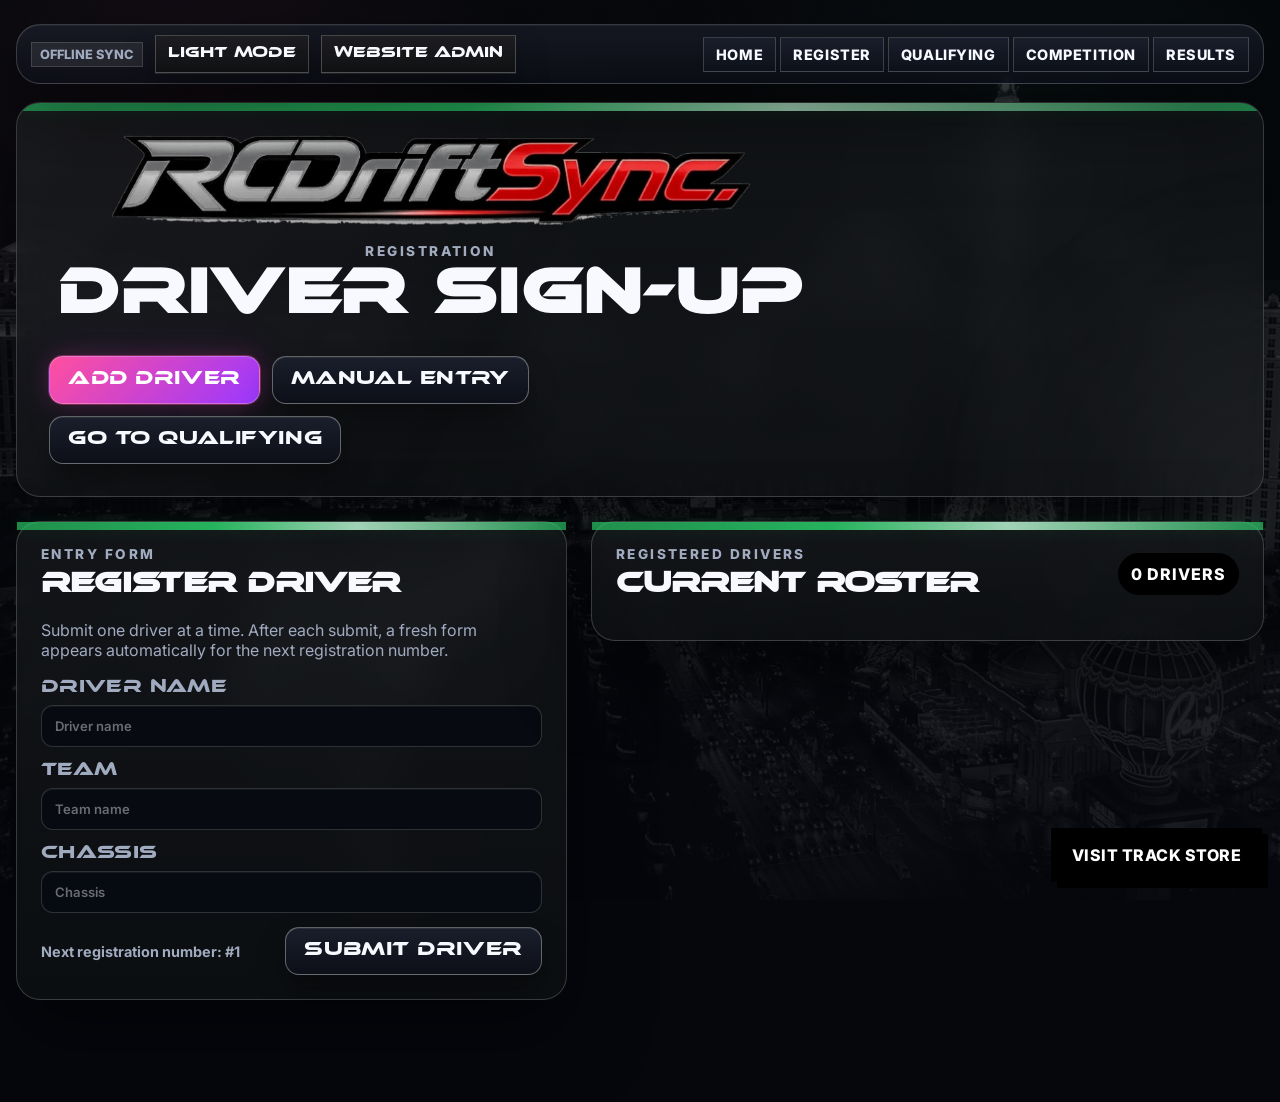
==== commit ac770e0f: "Auto-fit upcoming event banners" ====
--- a/index.html
+++ b/index.html
@@ -1,9 +1,9 @@
-<!DOCTYPE html>
+﻿<!DOCTYPE html>
 <html lang="en">
 <head>
   <meta charset="UTF-8" />
   <meta name="viewport" content="width=device-width, initial-scale=1.0" />
-  <title>Your Track Competition Control</title>
+  <title>RC Drift Competition Control</title>
   <link rel="preconnect" href="https://fonts.googleapis.com" />
   <link rel="preconnect" href="https://fonts.gstatic.com" crossorigin />
   <link href="https://fonts.googleapis.com/css2?family=Inter:wght@400;600;800&family=Orbitron:wght@700;800;900&display=swap" rel="stylesheet" />
@@ -27,12 +27,17 @@
       --line-strong: rgba(255, 255, 255, 0.34);
       --accent: #ff4f9f;
       --accent-dark: #a931ff;
+      --button-accent: #ff4f9f;
+      --button-accent-dark: #a931ff;
       --accent-cyan: #35f2d0;
       --accent-green: #2ad16b;
       --accent-green-dark: #0d6f3c;
+      --panel-highlight: #2ad16b;
       --accent-warm: #ffb343;
       --accent-glow: 0 0 0 1px rgba(255, 79, 159, 0.36), 0 0 24px rgba(255, 79, 159, 0.20), 0 0 52px rgba(53, 242, 208, 0.12);
+      --button-glow: 0 0 0 1px rgba(255, 79, 159, 0.36), 0 0 24px rgba(255, 79, 159, 0.20), 0 0 52px rgba(169, 49, 255, 0.12);
       --accent-green-glow: 0 0 0 1px rgba(42, 209, 107, 0.32), 0 0 18px rgba(42, 209, 107, 0.18);
+      --bracket-advance-glow: 0 0 0 1px rgba(120, 255, 172, 0.94), 0 0 16px rgba(120, 255, 172, 0.74), 0 0 34px rgba(42, 209, 107, 0.5), 0 16px 28px rgba(0, 0, 0, 0.24);
       --panel-shadow: 0 28px 72px rgba(0, 0, 0, 0.42), inset 0 1px 0 rgba(255,255,255,0.05);
       --card-shadow: 0 18px 42px rgba(0, 0, 0, 0.34), inset 0 1px 0 rgba(255,255,255,0.04);
       --button-shadow: 0 16px 28px rgba(0, 0, 0, 0.28), inset 0 1px 0 rgba(255,255,255,0.08);
@@ -54,9 +59,21 @@
       --radius-card: 18px;
       --radius-button: 14px;
       --brand-track-background-image: url("./assets/template-track-background.png");
-      --brand-watermark-image: url("./assets/template-track-logo-inverted.png");
+      --brand-watermark-image: url("./assets/rcdriftsync-logo-transparent.png");
       --font-graffiti: 'Ethnocentric', 'Orbitron', 'Inter', sans-serif;
       --font-sans: 'Inter', sans-serif;
+      --brand-home-hero-image: url("./assets/template-track-background.png");
+      --accent-rgb: 255, 79, 159;
+      --button-accent-rgb: 255, 79, 159;
+      --button-accent-dark-rgb: 169, 49, 255;
+      --accent-cyan-rgb: 53, 242, 208;
+      --accent-green-rgb: 42, 209, 107;
+      --panel-highlight-rgb: 42, 209, 107;
+      --panel-highlight-band: linear-gradient(90deg, rgba(42, 209, 107, 0.74), rgba(42, 209, 107, 0.96) 36%, rgba(196, 255, 220, 0.92) 62%, rgba(42, 209, 107, 0.74) 100%);
+      --panel-highlight-shadow: 0 0 18px rgba(42, 209, 107, 0.14);
+      --landing-wordmark-color: #1b2127;
+      --brand-logo-filter-light: none;
+      --brand-logo-filter-dark: none;
     }
 
     * { box-sizing: border-box; }
@@ -70,8 +87,8 @@
       background-color: var(--bg);
       background-image:
         linear-gradient(180deg, rgba(6, 8, 13, 0.78), rgba(4, 6, 12, 0.93)),
-        radial-gradient(circle at 16% 12%, rgba(255, 79, 159, 0.18), transparent 24%),
-        radial-gradient(circle at 82% 18%, rgba(53, 242, 208, 0.14), transparent 26%),
+        radial-gradient(circle at 16% 12%, rgba(var(--accent-rgb), 0.18), transparent 24%),
+        radial-gradient(circle at 82% 18%, rgba(var(--accent-cyan-rgb), 0.14), transparent 26%),
         linear-gradient(135deg, rgba(255,255,255,0.035), transparent 34%),
         var(--brand-track-background-image);
       background-size: cover, auto, auto, cover;
@@ -92,11 +109,15 @@
       --line-strong: rgba(28, 33, 46, 0.22);
       --accent: #f446a6;
       --accent-dark: #7f43ff;
+      --button-accent: #f446a6;
+      --button-accent-dark: #7f43ff;
       --accent-cyan: #19bfae;
       --accent-green: #1fb95f;
       --accent-green-dark: #0e6a3c;
+      --panel-highlight: #1fb95f;
       --accent-warm: #ffaf42;
       --accent-glow: 0 0 0 1px rgba(244, 70, 166, 0.24), 0 12px 28px rgba(127, 67, 255, 0.18);
+      --button-glow: 0 0 0 1px rgba(244, 70, 166, 0.24), 0 12px 28px rgba(127, 67, 255, 0.18);
       --accent-green-glow: 0 0 0 1px rgba(31, 185, 95, 0.24), 0 10px 22px rgba(31, 185, 95, 0.16);
       --panel-shadow: 0 22px 48px rgba(22, 29, 43, 0.14), inset 0 1px 0 rgba(255,255,255,0.72);
       --card-shadow: 0 16px 36px rgba(22, 29, 43, 0.12), inset 0 1px 0 rgba(255,255,255,0.68);
@@ -104,8 +125,8 @@
       background-color: var(--bg);
       background-image:
         linear-gradient(180deg, rgba(248, 246, 242, 0.92), rgba(241, 238, 233, 0.92)),
-        radial-gradient(circle at 14% 10%, rgba(244, 70, 166, 0.13), transparent 24%),
-        radial-gradient(circle at 84% 16%, rgba(25, 191, 174, 0.13), transparent 24%),
+        radial-gradient(circle at 14% 10%, rgba(var(--accent-rgb), 0.13), transparent 24%),
+        radial-gradient(circle at 84% 16%, rgba(var(--accent-cyan-rgb), 0.13), transparent 24%),
         linear-gradient(135deg, rgba(255,255,255,0.24), transparent 32%),
         var(--brand-track-background-image);
       background-size: cover, auto, auto, cover;
@@ -124,10 +145,14 @@
       --line-strong: rgba(255, 255, 255, 0.34);
       --accent: #ff4f9f;
       --accent-dark: #9b38ff;
+      --button-accent: #ff4f9f;
+      --button-accent-dark: #9b38ff;
       --accent-cyan: #37e8d0;
       --accent-green: #27d56c;
       --accent-green-dark: #0d6b3c;
+      --panel-highlight: #27d56c;
       --accent-warm: #ffb343;
+      --button-glow: 0 0 0 1px rgba(255, 79, 159, 0.36), 0 0 24px rgba(255, 79, 159, 0.20), 0 0 52px rgba(155, 56, 255, 0.12);
       --accent-green-glow: 0 0 0 1px rgba(39, 213, 108, 0.34), 0 0 20px rgba(39, 213, 108, 0.18);
       --panel-shadow: 0 32px 78px rgba(0, 0, 0, 0.5), inset 0 1px 0 rgba(255,255,255,0.05);
       --card-shadow: 0 20px 44px rgba(0, 0, 0, 0.4), inset 0 1px 0 rgba(255,255,255,0.04);
@@ -135,8 +160,8 @@
       background-color: var(--bg);
       background-image:
         linear-gradient(180deg, rgba(6, 8, 13, 0.68), rgba(4, 6, 12, 0.92)),
-        radial-gradient(circle at 16% 12%, rgba(255, 79, 159, 0.16), transparent 24%),
-        radial-gradient(circle at 82% 18%, rgba(53, 242, 208, 0.12), transparent 26%),
+        radial-gradient(circle at 16% 12%, rgba(var(--accent-rgb), 0.16), transparent 24%),
+        radial-gradient(circle at 82% 18%, rgba(var(--accent-cyan-rgb), 0.12), transparent 26%),
         linear-gradient(135deg, rgba(255,255,255,0.035), transparent 34%),
         var(--brand-track-background-image);
       background-size: cover, auto, auto, cover;
@@ -184,10 +209,10 @@
     }
 
     body[data-theme="dark"] .mode-tab.is-active {
-      background: linear-gradient(135deg, rgba(255,79,159,0.98), rgba(155,56,255,0.98));
+      background: linear-gradient(135deg, var(--button-accent), var(--button-accent-dark));
       color: #fff !important;
       border-color: rgba(255,255,255,0.38);
-      box-shadow: var(--accent-glow);
+      box-shadow: var(--button-glow);
     }
 
     body[data-theme="dark"] input[type="text"],
@@ -212,10 +237,10 @@
     body[data-theme="dark"] .sync-status.online,
     body[data-theme="dark"] .micro-button.button-accent,
     body[data-theme="dark"] .button-accent {
-      background: linear-gradient(135deg, rgba(255,79,159,0.92), rgba(155,56,255,0.92));
+      background: linear-gradient(135deg, var(--button-accent), var(--button-accent-dark));
       color: #fff;
       border-color: rgba(255,255,255,0.26);
-      box-shadow: var(--accent-glow);
+      box-shadow: var(--button-glow);
     }
 
     body[data-theme="dark"] .status-pill.active {
@@ -235,7 +260,7 @@
     body[data-theme="dark"] .hero-logo,
     body[data-theme="dark"] .bracket-stage-logo,
     body[data-theme="dark"] .bracket-header-logo {
-      filter: none;
+      filter: var(--brand-logo-filter-dark);
     }
 
     body[data-theme="dark"] .main-bracket-panel::before {
@@ -561,6 +586,37 @@
       box-shadow: none;
     }
 
+    body[data-theme="dark"] #view-website-admin > .hero .website-admin-signout-button {
+      background:
+        linear-gradient(180deg, rgba(36, 42, 58, 0.94), rgba(20, 24, 36, 0.96)),
+        linear-gradient(135deg, rgba(255,255,255,0.08), rgba(255,255,255,0.02));
+      color: var(--text);
+      border-color: rgba(255,255,255,0.18);
+      box-shadow:
+        0 18px 34px rgba(0, 0, 0, 0.24),
+        inset 0 1px 0 rgba(255,255,255,0.12);
+      opacity: 1;
+    }
+
+    body[data-theme="dark"] #view-website-admin > .hero .website-admin-signout-button:hover:not(:disabled) {
+      background:
+        linear-gradient(180deg, rgba(48, 55, 74, 0.96), rgba(24, 28, 42, 0.98)),
+        linear-gradient(135deg, rgba(255,255,255,0.1), rgba(255,255,255,0.03));
+      border-color: rgba(255,255,255,0.24);
+    }
+
+    body[data-theme="dark"] #view-website-admin > .hero .website-admin-signout-button:disabled {
+      opacity: 0.78;
+      background:
+        linear-gradient(180deg, rgba(28, 34, 46, 0.7), rgba(16, 20, 31, 0.78)),
+        linear-gradient(135deg, rgba(255,255,255,0.04), rgba(255,255,255,0.01));
+      color: rgba(247, 249, 255, 0.42);
+      border-color: rgba(255,255,255,0.12);
+      box-shadow:
+        0 10px 24px rgba(0, 0, 0, 0.16),
+        inset 0 1px 0 rgba(255,255,255,0.06);
+    }
+
     body[data-theme="dark"] #qualifyingResults,
     body[data-theme="dark"] .qualifying-results-simple,
     body[data-theme="dark"] .qualifying-results-simple li,
@@ -730,43 +786,6 @@
     body.qualifying-fullscreen .page-shell {
       background: transparent;
     }
-    body.competition-page .broadcast-ticker,
-    body.competition-page .spectator-shop-button {
-      display: none !important;
-    }
-    body.competition-page:not(.bracket-fullscreen) #view-bracket.is-active {
-      display: flex;
-      flex-direction: column;
-      flex: 1 1 auto;
-      min-height: 0;
-    }
-    body.competition-page:not(.bracket-fullscreen) .bracket-workspace {
-      display: flex;
-      flex-direction: column;
-      flex: 1 1 auto;
-      min-height: 0;
-      overflow: hidden;
-    }
-    body.competition-page:not(.bracket-fullscreen) .competition-bracket-page.is-active {
-      display: flex;
-      flex-direction: column;
-      flex: 1 1 auto;
-      min-height: 0;
-    }
-    body.competition-page:not(.bracket-fullscreen) .main-bracket-panel {
-      display: flex;
-      flex-direction: column;
-      flex: 1 1 auto;
-      min-height: 0;
-      margin-bottom: 0;
-    }
-    body.competition-page:not(.bracket-fullscreen) .main-bracket-board {
-      flex: 1 1 auto;
-      min-height: 0;
-      align-items: flex-start;
-      justify-content: center;
-      overflow: auto;
-    }
     body.bracket-fullscreen .bracket-header-bar { display: none; }
     body.bracket-fullscreen #view-bracket.is-active {
       display: flex;
@@ -782,30 +801,112 @@
       min-height: 0;
       padding-top: 12px;
       height: 100vh;
+      display: flex;
+      flex-direction: column;
+      gap: 10px;
+      overflow: hidden;
+      min-height: 0;
       background:
         linear-gradient(180deg, rgba(255,255,255,0.08), rgba(0,0,0,0.04)),
         transparent;
     }
-    body.bracket-fullscreen .competition-bracket-page.is-active,
-    #view-bracket:fullscreen .competition-bracket-page.is-active {
-      display: flex;
-      flex-direction: column;
+    body.bracket-fullscreen .competition-subtabs,
+    body.bracket-fullscreen #summaryStrip,
+    body.bracket-fullscreen #battleFlowPanel,
+    body.bracket-fullscreen #championBanner,
+    body.bracket-fullscreen #emptyBracketState {
+      flex: 0 0 auto;
+    }
+    body.bracket-fullscreen .main-bracket-panel {
+      margin-top: 0;
+      padding: 14px 20px 20px;
+      min-height: 0;
+    }
+    body.bracket-fullscreen .competition-bracket-page.is-active {
+      display: grid;
+      grid-template-rows: auto minmax(0, 1fr);
       flex: 1 1 auto;
       min-height: 0;
-    }
-    body.bracket-fullscreen .main-bracket-panel,
-    #view-bracket:fullscreen .main-bracket-panel {
-      flex: 1 1 auto;
+      overflow: hidden;
+    }
+    body.bracket-fullscreen .main-bracket-header {
+      margin-bottom: 2px;
+    }
+    body.bracket-fullscreen .main-bracket-board {
+      height: 100%;
       min-height: 0;
-      margin-top: 0;
-    }
-    body.bracket-fullscreen .main-bracket-board,
-    #view-bracket:fullscreen .main-bracket-board {
-      flex: 1 1 auto;
-      min-height: 0;
+      overflow: hidden;
+      justify-content: center;
       align-items: flex-start;
+      padding-inline: 0;
+      padding-bottom: 0;
+    }
+    body.bracket-fullscreen .main-bracket-board.is-fitted {
       justify-content: center;
-      overflow: auto;
+      overflow: hidden;
+    }
+    body.bracket-fullscreen .bracket-header-layout {
+      grid-template-columns: minmax(220px, 1fr) minmax(250px, auto) minmax(220px, 1fr);
+      gap: 10px;
+    }
+    body.bracket-fullscreen .bracket-header-center {
+      gap: 4px;
+    }
+    body.bracket-fullscreen .bracket-header-center .section-kicker {
+      font-size: 0.62rem;
+      letter-spacing: 0.13em;
+    }
+    body.bracket-fullscreen .main-board-title {
+      font-size: clamp(0.98rem, 1.85vw, 1.62rem);
+    }
+    body.bracket-fullscreen .battle-flow-card {
+      width: min(100%, 300px);
+      padding: 10px;
+      gap: 6px;
+      border-radius: 20px;
+    }
+    body.bracket-fullscreen .battle-flow-label {
+      font-size: 0.62rem;
+    }
+    body.bracket-fullscreen .battle-flow-title {
+      font-size: 0.86rem;
+    }
+    body.bracket-fullscreen .battle-flow-meta {
+      font-size: 0.68rem;
+      line-height: 1.2;
+    }
+    body.bracket-fullscreen .battle-flow-vs {
+      gap: 6px;
+    }
+    body.bracket-fullscreen .battle-flow-option {
+      min-height: 34px;
+      padding: 6px 8px;
+      font-size: 0.78rem;
+      border-width: 2px;
+      box-shadow: 3px 3px 0 #000;
+    }
+    body.bracket-fullscreen .battle-flow-option small {
+      font-size: 0.64rem;
+    }
+    body.bracket-fullscreen .bracket-alert-banner {
+      margin-top: -22px;
+      width: min(100%, 520px);
+      padding: 9px 14px;
+      border-radius: 16px;
+    }
+    body.bracket-fullscreen .bracket-alert-banner strong {
+      font-size: clamp(0.96rem, 1.45vw, 1.24rem);
+    }
+    body.bracket-fullscreen .bracket-alert-banner small {
+      margin-top: 2px;
+      font-size: 0.66rem;
+      line-height: 1.16;
+    }
+    body.bracket-fullscreen .final-center .final-battle-card {
+      box-shadow: 0 28px 60px rgba(0, 0, 0, 0.36);
+    }
+    body.bracket-fullscreen .final-center .final-battle-head {
+      letter-spacing: 0.04em;
     }
     #view-bracket:fullscreen,
     #view-qualifying:fullscreen {
@@ -1042,28 +1143,38 @@
       font-size: 1.72rem;
     }
     body.qualifying-fullscreen .qualifying-results-simple {
-      font-size: 2rem;
+      gap: 4px;
+      font-size: 1.4rem;
       line-height: 1.08;
     }
     body.qualifying-fullscreen .qualifying-results-simple li {
-      padding: 10px 6px;
-      min-height: 72px;
+      display: grid;
+      grid-template-columns: minmax(0, 1fr) auto;
+      align-items: center;
+      gap: 10px;
+      padding: 8px 4px;
+      min-height: 52px;
     }
     body.qualifying-fullscreen .standings-row-main {
-      gap: 18px;
+      gap: 10px;
     }
     body.qualifying-fullscreen .standings-rank {
-      min-width: 58px;
-      font-size: 1.4em;
+      min-width: 42px;
+      font-size: 1.08em;
     }
     body.qualifying-fullscreen .standings-trophy {
-      font-size: 1.24em;
+      font-size: 0.98em;
     }
     body.qualifying-fullscreen .standings-driver-name {
-      font-size: 1.02em;
+      min-width: 0;
+      overflow: hidden;
+      text-overflow: ellipsis;
+      white-space: nowrap;
+      font-size: 0.9em;
     }
     body.qualifying-fullscreen .standings-score {
-      font-size: 1.02em;
+      font-size: 0.76em;
+      text-align: right;
     }
     body.qualifying-fullscreen .qualifying-live-driver {
       font-size: clamp(3.2rem, 5.8vw, 5.4rem);
@@ -1102,12 +1213,13 @@
       font-size: 0.82rem;
     }
     body.qualifying-fullscreen[data-qualifying-density="compact"] .qualifying-results-simple {
-      font-size: 1.56rem;
-      line-height: 1.12;
+      font-size: 1.18rem;
+      line-height: 1.1;
     }
     body.qualifying-fullscreen[data-qualifying-density="compact"] .qualifying-results-simple li {
-      min-height: 58px;
-      padding: 8px 4px;
+      min-height: 44px;
+      gap: 8px;
+      padding: 6px 2px;
     }
     body.qualifying-fullscreen[data-qualifying-density="ultra"] th,
     body.qualifying-fullscreen[data-qualifying-density="ultra"] td {
@@ -1132,12 +1244,29 @@
       font-size: 0.76rem;
     }
     body.qualifying-fullscreen[data-qualifying-density="ultra"] .qualifying-results-simple {
-      font-size: 1.28rem;
+      font-size: 1.04rem;
       line-height: 1.1;
     }
     body.qualifying-fullscreen[data-qualifying-density="ultra"] .qualifying-results-simple li {
-      min-height: 46px;
-      padding: 5px 2px;
+      min-height: 38px;
+      gap: 6px;
+      padding: 4px 0;
+    }
+    body.qualifying-fullscreen[data-qualifying-density="compact"] .standings-rank,
+    body.qualifying-fullscreen[data-qualifying-density="ultra"] .standings-rank {
+      min-width: 34px;
+    }
+    body.qualifying-fullscreen[data-qualifying-density="compact"] .standings-trophy,
+    body.qualifying-fullscreen[data-qualifying-density="ultra"] .standings-trophy {
+      font-size: 0.9em;
+    }
+    body.qualifying-fullscreen[data-qualifying-density="compact"] .standings-driver-name,
+    body.qualifying-fullscreen[data-qualifying-density="ultra"] .standings-driver-name {
+      font-size: 0.84em;
+    }
+    body.qualifying-fullscreen[data-qualifying-density="compact"] .standings-score,
+    body.qualifying-fullscreen[data-qualifying-density="ultra"] .standings-score {
+      font-size: 0.7em;
     }
 
     body[data-role="spectator"] #view-qualifying > .hero {
@@ -1457,17 +1586,6 @@
       padding-inline: 14px;
     }
 
-    .bracket-zoom-group {
-      display: inline-flex;
-      align-items: center;
-      gap: 8px;
-      flex-wrap: wrap;
-    }
-
-    .bracket-zoom-group .button {
-      min-width: 0;
-    }
-
     body.bracket-fullscreen .bracket-inline-actions {
       display: none;
     }
@@ -1629,7 +1747,7 @@
     }
 
     .mode-tab.is-active {
-      background: linear-gradient(135deg, var(--accent), var(--accent-dark));
+      background: linear-gradient(135deg, var(--button-accent), var(--button-accent-dark));
       color: white;
     }
 
@@ -1655,9 +1773,9 @@
 
     .main-topbar .mode-tab.is-active {
       color: #fff;
-      background: linear-gradient(135deg, rgba(255,79,159,0.92), rgba(155,56,255,0.92));
+      background: linear-gradient(135deg, var(--button-accent), var(--button-accent-dark));
       border-color: rgba(255,255,255,0.26);
-      box-shadow: var(--accent-glow);
+      box-shadow: var(--button-glow);
     }
 
     body:not([data-theme="dark"]) .page-shell {
@@ -1678,8 +1796,8 @@
     }
 
     body:not([data-theme="dark"]) .main-topbar .mode-tab:hover {
-      background: rgba(127, 67, 255, 0.08);
-      border-color: rgba(127, 67, 255, 0.14);
+      background: rgba(var(--button-accent-dark-rgb), 0.08);
+      border-color: rgba(var(--button-accent-dark-rgb), 0.14);
       color: var(--text);
     }
 
@@ -1731,7 +1849,7 @@
     body:not([data-theme="dark"]) .hero-logo,
     body:not([data-theme="dark"]) .bracket-stage-logo,
     body:not([data-theme="dark"]) .bracket-header-logo {
-      filter: none;
+      filter: var(--brand-logo-filter-light);
       mix-blend-mode: normal;
       opacity: 1;
     }
@@ -1752,10 +1870,10 @@
     body:not([data-theme="dark"]) .status-pill.active,
     body:not([data-theme="dark"]) .main-topbar .mode-tab.is-active,
     body:not([data-theme="dark"]) .sync-status.online {
-      background: linear-gradient(135deg, var(--accent), var(--accent-dark));
+      background: linear-gradient(135deg, var(--button-accent), var(--button-accent-dark));
       color: #fff;
       border-color: rgba(255,255,255,0.16);
-      box-shadow: var(--accent-glow);
+      box-shadow: var(--button-glow);
     }
 
     body:not([data-theme="dark"]) input[type="text"],
@@ -1932,30 +2050,6 @@
       opacity: 1;
     }
 
-    #view-home > .hero {
-      grid-template-columns: minmax(0, 1fr);
-      gap: 28px;
-      min-height: min(760px, calc(100svh - 112px));
-      margin-inline: calc(50% - 50vw);
-      padding: clamp(36px, 7vw, 84px) clamp(20px, 6vw, 72px) clamp(26px, 5vw, 52px);
-      border-left: 0;
-      border-right: 0;
-      border-radius: 0;
-      background:
-        linear-gradient(100deg, rgba(6, 8, 12, 0.92) 0%, rgba(6, 8, 12, 0.76) 42%, rgba(6, 8, 12, 0.54) 70%, rgba(6, 8, 12, 0.84) 100%),
-        radial-gradient(circle at 78% 18%, rgba(255, 59, 48, 0.26), transparent 28%),
-        linear-gradient(135deg, rgba(255,255,255,0.08), transparent 34%),
-        var(--brand-track-background-image) center center / cover no-repeat;
-    }
-
-    #view-home > .hero::before {
-      background:
-        linear-gradient(120deg, rgba(255,255,255,0.04), transparent 48%),
-        radial-gradient(circle at 82% 24%, rgba(255, 59, 48, 0.18), transparent 30%),
-        radial-gradient(circle at 14% 78%, rgba(255,255,255,0.08), transparent 28%);
-      transform: translate3d(0, var(--hero-parallax-offset, 0px), 0) scale(1.03);
-    }
-
     #view-home > .hero .hero-copy-block,
     #view-registration > .hero .hero-copy-block,
     #view-queue > .hero .hero-copy-block,
@@ -1965,13 +2059,8 @@
     }
 
     #view-home > .hero .hero-copy-block {
-      display: grid;
-      gap: 16px;
-      width: min(720px, 100%);
-      margin: 0;
-      justify-items: start;
-      text-align: left;
-      align-self: end;
+      width: min(1040px, 100%);
+      margin-inline: auto;
     }
 
     #view-home > .hero .hero-logo-shell,
@@ -1986,13 +2075,6 @@
       margin: 0 auto 18px;
     }
 
-    #view-home > .hero .hero-logo-shell {
-      justify-content: flex-start;
-      width: min(620px, 100%);
-      max-width: min(620px, 100%);
-      margin: 0 0 4px;
-    }
-
     #view-home > .hero .hero-logo,
     #view-registration > .hero .hero-logo,
     #view-queue > .hero .hero-logo,
@@ -2002,75 +2084,95 @@
       margin-inline: auto;
     }
 
-    #view-home > .hero .hero-logo {
-      width: min(620px, 100%);
-      margin-inline: 0;
-    }
-
     #view-home > .hero .eyebrow,
     #view-home > .hero #landingHeroTitle {
       display: none;
     }
 
-    #view-home > .hero .eyebrow {
-      display: block;
-      margin: 0;
-      color: rgba(247, 249, 255, 0.72);
-    }
-
     #view-home > .hero .public-event-actions {
-      width: min(760px, 100%);
-      grid-template-columns: repeat(4, minmax(0, 1fr));
-      align-self: start;
+      width: min(620px, 100%);
+      grid-template-columns: repeat(3, minmax(0, 1fr));
+      justify-content: center;
+      align-self: center;
+      margin-inline: auto;
     }
 
     #view-home > .hero .public-event-actions .button {
       width: 100%;
-      min-height: 56px;
-    }
-
-    #view-home > .hero .hero-copy {
-      max-width: 40ch;
-      margin: 0;
-      color: rgba(247, 249, 255, 0.88);
-      font-size: clamp(1rem, 1.5vw, 1.16rem);
-    }
-
-    #landingHeroStats.hero-card {
-      display: grid;
-      grid-template-columns: repeat(4, minmax(0, 1fr));
-      gap: 12px;
-      width: min(1100px, 100%);
-      padding: 0;
-      border: 0;
-      border-radius: 0;
-      background: none;
-      box-shadow: none;
-      backdrop-filter: none;
-      -webkit-backdrop-filter: none;
-      justify-self: stretch;
-      position: relative;
-      z-index: 1;
-    }
-
-    #landingHeroStats .hero-stat {
-      min-height: 106px;
-      border-radius: 18px;
-      border-color: rgba(255, 255, 255, 0.18);
+    }
+
+    body.brand-text-center .hero,
+    body.brand-text-center .hero-copy,
+    body.brand-text-center .hero-copy-block,
+    body.brand-text-center .hero-card,
+    body.brand-text-center .panel-header,
+    body.brand-text-center .empty-state,
+    body.brand-text-center .command-center-card,
+    body.brand-text-center .public-event-card,
+    body.brand-text-center .public-event-spotlight,
+    body.brand-text-center .results-event-card,
+    body.brand-text-center .website-admin-card,
+    body.brand-text-center .landing-benefits li,
+    body.brand-text-center .landing-statline {
+      text-align: center;
+    }
+
+    body.brand-text-center .hero-copy-block,
+    body.brand-text-center .panel-header,
+    body.brand-text-center .command-center-card,
+    body.brand-text-center .public-event-card,
+    body.brand-text-center .public-event-spotlight,
+    body.brand-text-center .results-event-card,
+    body.brand-text-center .website-admin-card,
+    body.brand-text-center .empty-state {
+      justify-items: center;
+    }
+
+    body.brand-text-center .hero-actions,
+    body.brand-text-center .public-event-actions,
+    body.brand-text-center .hero-meta-inline {
+      justify-content: center;
+    }
+
+    body.brand-text-center .hero-copy {
+      margin-inline: auto;
+    }
+
+    body.brand-text-center #view-home > .hero .hero-logo-shell,
+    body.brand-text-center #view-registration > .hero .hero-logo-shell,
+    body.brand-text-center #view-queue > .hero .hero-logo-shell,
+    body.brand-text-center #view-results > .hero .hero-logo-shell {
+      justify-content: center;
+      margin-inline: auto;
+    }
+
+    body.brand-text-center #view-home > .hero {
+      grid-template-columns: minmax(0, 1fr);
+      justify-items: center;
+    }
+
+    body.brand-text-center #view-home > .hero .hero-copy-block {
+      width: min(1040px, 100%);
+      margin-inline: auto;
+    }
+
+    body.brand-text-center #view-home > .hero #landingHeroCopy {
+      max-width: 52ch;
+      margin-inline: auto;
+    }
+
+    #view-home > .hero {
       background:
-        linear-gradient(180deg, rgba(20, 24, 35, 0.82), rgba(10, 12, 19, 0.9)),
-        linear-gradient(135deg, rgba(255,255,255,0.08), rgba(255,255,255,0.02));
-      box-shadow:
-        0 18px 32px rgba(0, 0, 0, 0.28),
-        inset 0 1px 0 rgba(255,255,255,0.08);
-    }
-
-    #landingHeroStats .hero-stat-label {
-      color: rgba(247, 249, 255, 0.6);
-    }
-
-    #landingHeroStats .hero-stat-emphasis {
-      background: linear-gradient(135deg, rgba(255, 59, 48, 0.96), rgba(122, 133, 152, 0.9));
+        linear-gradient(180deg, rgba(248, 246, 241, 0.78), rgba(241, 237, 230, 0.86)),
+        linear-gradient(135deg, rgba(255,255,255,0.56), rgba(255,255,255,0.2) 46%, rgba(255,255,255,0.08)),
+        var(--brand-home-hero-image) center center / cover no-repeat;
+    }
+
+    #view-home > .hero::before {
+      background:
+        linear-gradient(120deg, rgba(255,255,255,0.24), transparent 44%),
+        radial-gradient(circle at center, rgba(255,255,255,0.4), rgba(255,255,255,0.12) 44%, transparent 76%);
+      opacity: 0.9;
     }
 
     .landing-brand-logo {
@@ -2093,7 +2195,7 @@
       letter-spacing: 0.04em;
       line-height: 0.94;
       text-transform: uppercase;
-      color: #1b2127;
+      color: var(--landing-wordmark-color);
       white-space: nowrap;
     }
 
@@ -2102,7 +2204,35 @@
     }
 
     body[data-theme="dark"] .landing-brand-wordmark {
-      color: #f7f7f7;
+      color: var(--landing-wordmark-color);
+    }
+
+    body[data-theme="dark"] #view-home > .hero {
+      background:
+        linear-gradient(180deg, rgba(16, 20, 28, 0.68), rgba(10, 14, 20, 0.8)),
+        linear-gradient(135deg, rgba(255,255,255,0.08), rgba(255,255,255,0.03) 48%, rgba(255,255,255,0.01)),
+        var(--brand-home-hero-image) center center / cover no-repeat;
+    }
+
+    body[data-theme="dark"] #view-home > .hero::before {
+      background:
+        linear-gradient(120deg, rgba(255,255,255,0.08), transparent 44%),
+        radial-gradient(circle at center, rgba(255,255,255,0.1), rgba(255,255,255,0.04) 42%, transparent 74%);
+      opacity: 0.82;
+    }
+
+    body[data-theme="dark"] #view-home > .hero {
+      background:
+        linear-gradient(180deg, rgba(16, 20, 28, 0.68), rgba(10, 14, 20, 0.8)),
+        linear-gradient(135deg, rgba(255,255,255,0.08), rgba(255,255,255,0.03) 48%, rgba(255,255,255,0.01)),
+        var(--brand-home-hero-image) center center / cover no-repeat;
+    }
+
+    body[data-theme="dark"] #view-home > .hero::before {
+      background:
+        linear-gradient(120deg, rgba(255,255,255,0.08), transparent 44%),
+        radial-gradient(circle at center, rgba(255,255,255,0.1), rgba(255,255,255,0.04) 42%, transparent 74%);
+      opacity: 0.82;
     }
 
     body[data-theme="dark"] .hero,
@@ -2240,6 +2370,42 @@
       margin-top: 24px;
     }
 
+    #view-website-admin > .hero .website-admin-signout-button {
+      background:
+        linear-gradient(180deg, rgba(255,255,255,0.86), rgba(243, 238, 232, 0.76)),
+        linear-gradient(135deg, rgba(255,255,255,0.3), rgba(255,255,255,0.08));
+      color: #1a2233;
+      border: 1px solid rgba(26, 34, 51, 0.14);
+      box-shadow:
+        0 16px 30px rgba(18, 28, 40, 0.12),
+        inset 0 1px 0 rgba(255,255,255,0.82);
+      backdrop-filter: blur(18px) saturate(1.08);
+      -webkit-backdrop-filter: blur(18px) saturate(1.08);
+    }
+
+    #view-website-admin > .hero .website-admin-signout-button:hover:not(:disabled) {
+      background:
+        linear-gradient(180deg, rgba(255,255,255,0.94), rgba(248, 243, 237, 0.84)),
+        linear-gradient(135deg, rgba(255,255,255,0.34), rgba(255,255,255,0.12));
+      color: #101827;
+      border-color: rgba(26, 34, 51, 0.2);
+      box-shadow:
+        0 18px 34px rgba(18, 28, 40, 0.14),
+        inset 0 1px 0 rgba(255,255,255,0.88);
+    }
+
+    #view-website-admin > .hero .website-admin-signout-button:disabled {
+      opacity: 0.78;
+      background:
+        linear-gradient(180deg, rgba(244, 239, 233, 0.74), rgba(230, 224, 217, 0.68)),
+        linear-gradient(135deg, rgba(255,255,255,0.16), rgba(255,255,255,0.04));
+      color: rgba(26, 34, 51, 0.52);
+      border-color: rgba(26, 34, 51, 0.1);
+      box-shadow:
+        0 10px 22px rgba(18, 28, 40, 0.08),
+        inset 0 1px 0 rgba(255,255,255,0.56);
+    }
+
     .hero-card {
       position: relative;
       display: grid;
@@ -2554,8 +2720,7 @@
       right: 0;
       top: 0;
       height: 8px;
-      background:
-        linear-gradient(90deg, var(--accent-green-dark), var(--accent-green) 36%, rgba(196, 255, 220, 0.96) 62%, var(--accent-green-dark) 100%);
+      background: var(--panel-highlight-band);
       opacity: 0.92;
       pointer-events: none;
     }
@@ -2568,11 +2733,10 @@
       right: 0;
       top: 0;
       height: 8px;
-      background:
-        linear-gradient(90deg, var(--accent-green-dark), var(--accent-green) 36%, rgba(196, 255, 220, 0.88) 62%, var(--accent-green-dark) 100%);
+      background: var(--panel-highlight-band);
       opacity: 0.88;
       pointer-events: none;
-      box-shadow: 0 0 18px rgba(39, 213, 108, 0.14);
+      box-shadow: var(--panel-highlight-shadow);
     }
 
     body:not([data-theme="dark"]) .panel::after {
@@ -2751,7 +2915,7 @@
       min-height: 48px;
       padding: 12px 18px;
       background: linear-gradient(180deg, rgba(20, 24, 35, 0.98), rgba(11, 14, 23, 0.98));
-      color: #fff;
+      color: var(--text);
       font-family: var(--font-graffiti);
       font-size: 1.2rem;
       text-transform: uppercase;
@@ -2768,9 +2932,9 @@
     }
 
     .button-accent {
-      background: linear-gradient(135deg, var(--accent), var(--accent-dark));
+      background: linear-gradient(135deg, var(--button-accent), var(--button-accent-dark));
       color: white;
-      box-shadow: var(--accent-glow);
+      box-shadow: var(--button-glow);
     }
 
     .button:disabled {
@@ -2989,6 +3153,30 @@
       display: grid;
       gap: 12px;
       grid-template-columns: repeat(auto-fit, minmax(180px, 1fr));
+    }
+
+    .venue-profile-bar {
+      display: grid;
+      gap: 12px;
+      margin-top: 14px;
+    }
+
+    .venue-profile-actions {
+      display: flex;
+      flex-wrap: wrap;
+      gap: 10px;
+      align-items: center;
+    }
+
+    .venue-profile-actions .button {
+      min-height: 42px;
+    }
+
+    .venue-paste-row {
+      display: grid;
+      gap: 10px;
+      grid-template-columns: minmax(0, 1fr) auto;
+      align-items: center;
     }
 
     .self-register-shell {
@@ -3480,6 +3668,217 @@
     .judge-lane-status-pill.is-pending {
       background: #f1f1f1;
       color: #4d4d4d;
+    }
+
+    .judge-role-picker {
+      display: grid;
+      gap: 8px;
+      padding: 12px 14px;
+      border: 2px solid #000;
+      background: #f7f7f7;
+    }
+
+    .judge-role-picker select {
+      width: 100%;
+      min-height: 48px;
+      padding: 12px 14px;
+      font-size: 0.9rem;
+      font-weight: 800;
+      text-transform: uppercase;
+      letter-spacing: 0.04em;
+    }
+
+    .judge-role-picker-status {
+      display: inline-flex;
+      align-items: center;
+      justify-content: center;
+      width: fit-content;
+      min-height: 34px;
+      padding: 7px 12px;
+      border: 2px solid #000;
+      background: #fff;
+      color: #000;
+      font-size: 0.76rem;
+      font-weight: 800;
+      text-transform: uppercase;
+      letter-spacing: 0.08em;
+    }
+
+    .judge-role-picker-status.is-active {
+      background: linear-gradient(135deg, var(--accent-green), var(--accent-green-dark));
+      color: #fff;
+      box-shadow: var(--accent-green-glow);
+    }
+
+    .competition-review-banner,
+    .competition-decision-panel,
+    .competition-judge-panel {
+      width: min(920px, calc(100% - 24px));
+      margin: 0 auto 18px;
+    }
+
+    .competition-review-banner {
+      display: grid;
+      gap: 6px;
+      padding: 14px 18px;
+      border: 1px solid rgba(17, 21, 32, 0.12);
+      border-radius: 22px;
+      background:
+        linear-gradient(180deg, rgba(255, 255, 255, 0.84), rgba(245, 246, 250, 0.72)),
+        linear-gradient(135deg, rgba(255, 79, 159, 0.08), rgba(155, 56, 255, 0.05));
+      box-shadow:
+        0 18px 40px rgba(11, 15, 24, 0.12),
+        inset 0 1px 0 rgba(255, 255, 255, 0.72);
+      backdrop-filter: blur(16px);
+      -webkit-backdrop-filter: blur(16px);
+    }
+
+    .competition-review-banner strong {
+      font-size: 0.94rem;
+      font-weight: 900;
+      letter-spacing: 0.12em;
+      text-transform: uppercase;
+    }
+
+    .competition-review-banner small {
+      color: var(--text-soft);
+      font-size: 0.86rem;
+      font-weight: 700;
+      line-height: 1.45;
+    }
+
+    .competition-decision-card {
+      display: grid;
+      gap: 16px;
+      padding: 20px 22px;
+      border: 1px solid rgba(17, 21, 32, 0.12);
+      border-radius: 28px;
+      background:
+        linear-gradient(180deg, rgba(255, 255, 255, 0.88), rgba(246, 247, 251, 0.78)),
+        linear-gradient(135deg, rgba(255, 79, 159, 0.08), rgba(155, 56, 255, 0.04));
+      box-shadow:
+        0 22px 48px rgba(11, 15, 24, 0.14),
+        inset 0 1px 0 rgba(255, 255, 255, 0.78);
+      backdrop-filter: blur(18px);
+      -webkit-backdrop-filter: blur(18px);
+    }
+
+    .competition-decision-head {
+      display: flex;
+      justify-content: space-between;
+      align-items: flex-start;
+      gap: 12px;
+      flex-wrap: wrap;
+    }
+
+    .competition-decision-head h3 {
+      margin: 4px 0 0;
+      font-family: var(--font-graffiti);
+      font-size: clamp(1.2rem, 2vw, 1.6rem);
+      line-height: 0.96;
+      text-transform: uppercase;
+    }
+
+    .competition-decision-copy {
+      margin: 0;
+      color: var(--text-soft);
+      font-size: 0.95rem;
+      font-weight: 700;
+      line-height: 1.55;
+    }
+
+    .competition-decision-actions {
+      justify-content: flex-start;
+      align-items: stretch;
+    }
+
+    .competition-judge-card {
+      min-height: auto;
+      gap: 12px;
+    }
+
+    .competition-judge-card .judge-lane-toolbar {
+      position: static;
+      top: auto;
+    }
+
+    .competition-judge-battle-card {
+      display: grid;
+      gap: 14px;
+      padding: 16px;
+      border-radius: 24px;
+    }
+
+    .competition-vote-grid {
+      display: grid;
+      grid-template-columns: 1fr;
+      gap: 12px;
+    }
+
+    .competition-vote-option {
+      min-height: 92px;
+      align-content: center;
+      justify-items: start;
+      gap: 6px;
+      padding: 14px 16px;
+      border-radius: 22px;
+      text-align: left;
+      white-space: normal;
+      box-shadow: 0 14px 28px rgba(11, 15, 24, 0.12);
+    }
+
+    .competition-vote-option span {
+      display: block;
+      font-size: 0.76rem;
+      font-weight: 800;
+      letter-spacing: 0.08em;
+      text-transform: uppercase;
+      opacity: 0.72;
+    }
+
+    .competition-vote-option strong {
+      display: block;
+      font-size: 1.14rem;
+      line-height: 1.08;
+      white-space: normal;
+      overflow-wrap: anywhere;
+    }
+
+    .competition-vote-option.selected {
+      box-shadow:
+        0 0 0 1px rgba(120, 255, 172, 0.42),
+        0 16px 30px rgba(120, 255, 172, 0.18),
+        var(--bracket-advance-glow);
+    }
+
+    .competition-vote-tally {
+      display: flex;
+      flex-wrap: wrap;
+      gap: 10px;
+      align-items: center;
+    }
+
+    .competition-vote-pill {
+      display: inline-flex;
+      align-items: center;
+      justify-content: center;
+      min-height: 36px;
+      padding: 8px 14px;
+      border-radius: 999px;
+      border: 1px solid rgba(17, 21, 32, 0.12);
+      background: rgba(255, 255, 255, 0.78);
+      color: var(--text);
+      font-size: 0.78rem;
+      font-weight: 800;
+      letter-spacing: 0.04em;
+      text-transform: uppercase;
+      box-shadow: inset 0 1px 0 rgba(255, 255, 255, 0.68);
+    }
+
+    @media (min-width: 760px) {
+      .competition-vote-grid {
+        grid-template-columns: repeat(2, minmax(0, 1fr));
+      }
     }
 
     .judge-run-grid {
@@ -3919,6 +4318,63 @@
       align-items: start;
     }
 
+    .website-admin-banner-tools {
+      display: grid;
+      gap: 14px;
+      margin-top: 16px;
+      padding: 16px;
+      border: 2px solid var(--line);
+      border-radius: 20px;
+      background: linear-gradient(180deg, rgba(255,255,255,0.92), rgba(241,241,241,0.86));
+      box-shadow: 4px 4px 0 #000;
+    }
+
+    .website-admin-banner-preview {
+      position: relative;
+      overflow: hidden;
+      border: 2px solid var(--line);
+      border-radius: 18px;
+      background: rgba(255,255,255,0.82);
+      min-height: 180px;
+    }
+
+    .website-admin-banner-preview img {
+      display: block;
+      width: 100%;
+      height: auto;
+      aspect-ratio: 21 / 9;
+      object-fit: contain;
+      object-position: center;
+      background:
+        radial-gradient(circle at center, rgba(255,255,255,0.22), rgba(255,255,255,0.08)),
+        rgba(12, 16, 22, 0.82);
+    }
+
+    .website-admin-banner-empty {
+      display: grid;
+      place-items: center;
+      min-height: 180px;
+      padding: 18px;
+      color: var(--text-soft);
+      font-size: 0.92rem;
+      font-weight: 700;
+      line-height: 1.55;
+      text-align: center;
+    }
+
+    body[data-theme="dark"] .website-admin-banner-tools {
+      border-color: rgba(255,255,255,0.16);
+      background:
+        linear-gradient(180deg, rgba(31,35,42,0.94), rgba(14,16,20,0.96)),
+        var(--panel);
+      box-shadow: 8px 8px 0 rgba(0, 0, 0, 0.28);
+    }
+
+    body[data-theme="dark"] .website-admin-banner-preview {
+      border-color: rgba(255,255,255,0.16);
+      background: rgba(10,12,18,0.8);
+    }
+
     .event-stat {
       padding: 14px 14px 12px;
       border: 2px solid #000;
@@ -4283,6 +4739,15 @@
       grid-template-columns: minmax(260px, 1fr) minmax(320px, auto) minmax(260px, 1fr);
       align-items: start;
       gap: 20px;
+    }
+
+    .competition-bracket-page.hide-header-battle-flow .bracket-header-layout {
+      grid-template-columns: 1fr;
+      gap: 8px;
+    }
+
+    .competition-bracket-page.hide-header-battle-flow .bracket-flow-slot {
+      display: none;
     }
 
     .bracket-header-center {
@@ -4435,6 +4900,8 @@
     }
 
     .battle-flow-option.just-advanced {
+      border-color: rgba(120, 255, 172, 0.9);
+      box-shadow: var(--bracket-advance-glow);
       animation: judgeSubmitPulse 620ms cubic-bezier(0.16, 1, 0.3, 1);
     }
 
@@ -4679,7 +5146,7 @@
     .main-board-round-labels {
       display: grid;
       align-items: end;
-      gap: 18px;
+      gap: var(--main-board-gap, 18px);
       margin-bottom: 24px;
     }
 
@@ -4772,7 +5239,12 @@
     }
 
     .main-battle.right .main-battle-slot { grid-template-columns: 1fr var(--seed-chip-width, 42px); }
-    .main-battle.center .main-battle-slot { grid-template-columns: 1fr; }
+    .main-battle.center .main-battle-slot {
+      grid-template-columns: 1fr;
+      grid-template-rows: minmax(24px, auto) minmax(44px, auto);
+      min-height: calc(var(--slot-height, 40px) + 28px);
+      height: auto;
+    }
 
     .seed-chip {
       display: flex;
@@ -4785,6 +5257,13 @@
       border-right: 2px solid rgba(0, 0, 0, 0.82);
     }
     .main-battle.right .seed-chip { border-right: none; border-left: 2px solid rgba(0, 0, 0, 0.82); }
+    .main-battle.center .seed-chip {
+      width: 100%;
+      min-height: 24px;
+      padding: 2px 8px 0;
+      border-right: none;
+      border-bottom: 2px solid rgba(0, 0, 0, 0.82);
+    }
 
     .slot-button {
       width: 100%;
@@ -4810,9 +5289,19 @@
 
     .main-battle.right .slot-button { justify-content: center; text-align: center; }
     .main-battle.right .slot-button { align-items: center; }
+    .main-battle.center .slot-button {
+      min-height: 44px;
+      padding: 8px 12px 10px;
+      align-items: center;
+      justify-content: center;
+      text-align: center;
+      border-radius: 0 0 12px 12px;
+    }
 
     .main-battle.right .slot-name,
-    .main-battle.right .slot-team {
+    .main-battle.right .slot-team,
+    .main-battle.center .slot-name,
+    .main-battle.center .slot-team {
       text-align: center;
     }
 
@@ -4845,7 +5334,20 @@
     .slot-button.selected {
       background: linear-gradient(135deg, rgba(255,79,159,0.96), rgba(155,56,255,0.92));
       color: #fff;
-      box-shadow: var(--accent-glow);
+      box-shadow:
+        inset 0 0 0 1px rgba(220, 255, 232, 0.2),
+        inset 0 0 18px rgba(120, 255, 172, 0.16);
+    }
+    .main-battle-slot.selected-slot {
+      border-color: rgba(120, 255, 172, 0.94);
+      box-shadow: var(--bracket-advance-glow);
+    }
+    .main-battle-slot.selected-slot .seed-chip {
+      box-shadow: inset 0 0 14px rgba(120, 255, 172, 0.18);
+    }
+    .slot-button.selected .slot-team {
+      color: rgba(227, 255, 239, 0.92);
+      opacity: 1;
     }
     .slot-button.winner-just-selected {
       animation: bracketWinnerPop 700ms cubic-bezier(0.16, 1, 0.3, 1);
@@ -4893,14 +5395,15 @@
     @keyframes bracketWinnerPop {
       0% {
         transform: scale(0.96);
-        box-shadow: 0 0 0 rgba(0, 0, 0, 0);
+        box-shadow: 0 0 0 rgba(120, 255, 172, 0);
       }
       45% {
         transform: scale(1.04);
-        box-shadow: 0 0 0 10px rgba(0, 0, 0, 0.07);
+        box-shadow: 0 0 0 10px rgba(120, 255, 172, 0.18), 0 0 28px rgba(120, 255, 172, 0.58);
       }
       100% {
         transform: scale(1);
+        box-shadow: var(--bracket-advance-glow);
       }
     }
 
@@ -4908,10 +5411,16 @@
       0% {
         opacity: 0.2;
         transform: translateY(-20px) scale(0.97);
+        box-shadow: 0 0 0 rgba(120, 255, 172, 0);
+      }
+      60% {
+        opacity: 1;
+        box-shadow: 0 0 20px rgba(120, 255, 172, 0.42);
       }
       100% {
         opacity: 1;
         transform: translateY(0) scale(1);
+        box-shadow: var(--bracket-advance-glow);
       }
     }
 
@@ -4945,7 +5454,7 @@
       display: grid;
       gap: var(--final-body-gap, 8px);
       align-content: center;
-      min-height: 100%;
+      min-height: 0;
     }
 
     .center-stage-stack:has(.placement-center) .final-center .final-battle-head {
@@ -5028,9 +5537,10 @@
     .driver-button.selected {
       background: linear-gradient(135deg, rgba(255,79,159,0.96), rgba(155,56,255,0.92));
       color: #fff;
-      box-shadow: var(--accent-glow);
-    }
-    .driver-button.selected small { color: #ccc; }
+      border-color: rgba(120, 255, 172, 0.94);
+      box-shadow: var(--bracket-advance-glow);
+    }
+    .driver-button.selected small { color: rgba(227, 255, 239, 0.92); }
     .driver-button.winner-just-selected {
       animation: bracketWinnerPop 700ms cubic-bezier(0.16, 1, 0.3, 1);
     }
@@ -5314,6 +5824,19 @@
     .landing-stack {
       display: grid;
       gap: 24px;
+    }
+
+    #view-home .panel-header > div,
+    #view-home .panel-header.compact > div {
+      flex: 1 1 auto;
+      text-align: left;
+    }
+
+    #view-home .panel-header .section-kicker,
+    #view-home .panel-header h2,
+    #view-home .panel-header.compact .section-kicker,
+    #view-home .panel-header.compact h2 {
+      text-align: left;
     }
 
     #view-home .panel {
@@ -5417,6 +5940,53 @@
       gap: 14px;
     }
 
+    .landing-upcoming-banner-card {
+      position: relative;
+      overflow: hidden;
+      border-radius: 24px;
+      border: 1px solid rgba(255, 255, 255, 0.42);
+      background:
+        linear-gradient(180deg, rgba(255,255,255,0.52), rgba(255,255,255,0.18)),
+        linear-gradient(135deg, rgba(255,255,255,0.24), rgba(255,255,255,0.08));
+      box-shadow:
+        0 16px 28px rgba(18, 28, 40, 0.1),
+        inset 0 1px 0 rgba(255,255,255,0.76);
+      backdrop-filter: blur(18px) saturate(1.12);
+      -webkit-backdrop-filter: blur(18px) saturate(1.12);
+    }
+
+    .landing-upcoming-banner-media {
+      display: block;
+      width: 100%;
+      height: auto;
+      aspect-ratio: 21 / 9;
+      object-fit: contain;
+      object-position: center;
+      background:
+        radial-gradient(circle at center, rgba(255,255,255,0.18), rgba(255,255,255,0.06)),
+        rgba(12, 16, 22, 0.78);
+    }
+
+    .landing-upcoming-banner-meta {
+      display: grid;
+      gap: 4px;
+      padding: 14px 16px 16px;
+    }
+
+    .landing-upcoming-banner-meta strong {
+      display: block;
+      font-size: 1.04rem;
+      line-height: 1.15;
+    }
+
+    .landing-upcoming-banner-meta small {
+      display: block;
+      color: var(--text-soft);
+      font-size: 0.86rem;
+      font-weight: 700;
+      line-height: 1.4;
+    }
+
     #view-home .command-center-card,
     #view-home .landing-podium-card,
     #view-home .landing-statline {
@@ -5513,6 +6083,16 @@
     body[data-theme="dark"] #view-home .command-center-card,
     body[data-theme="dark"] #view-home .landing-podium-card,
     body[data-theme="dark"] #view-home .landing-statline {
+      border-color: rgba(255,255,255,0.18);
+      background:
+        linear-gradient(180deg, rgba(28, 34, 46, 0.46), rgba(12, 16, 24, 0.58)),
+        linear-gradient(135deg, rgba(255,255,255,0.1), rgba(255,255,255,0.03));
+      box-shadow:
+        0 18px 30px rgba(0, 0, 0, 0.24),
+        inset 0 1px 0 rgba(255,255,255,0.16);
+    }
+
+    body[data-theme="dark"] .landing-upcoming-banner-card {
       border-color: rgba(255,255,255,0.18);
       background:
         linear-gradient(180deg, rgba(28, 34, 46, 0.46), rgba(12, 16, 24, 0.58)),
@@ -5719,21 +6299,15 @@
       }
       .page-shell { width: min(100% - 20px, 100%); padding-top: 16px; }
       .topbar, .hero, .panel { padding: 16px; }
-      #view-home > .hero {
-        min-height: auto;
-        margin-inline: 0;
-        border-left: 1px solid var(--line);
-        border-right: 1px solid var(--line);
-        border-radius: var(--radius-panel);
-        padding: 28px 18px 20px;
-      }
-      #view-home > .hero .hero-copy-block {
-        width: 100%;
-      }
-      #view-home > .hero .public-event-actions,
-      #landingHeroStats.hero-card {
-        width: 100%;
-        grid-template-columns: repeat(2, minmax(0, 1fr));
+      #view-qualifying > .hero,
+      #view-registration > .hero,
+      #view-results > .hero,
+      #view-self-register > .hero,
+      #view-self-register-display > .hero,
+      #view-queue > .hero,
+      #view-simulation > .hero,
+      #view-website-admin > .hero {
+        overflow: hidden;
       }
       .panel-header, .toolbar, .competition-header {
         align-items: stretch; flex-direction: column;
@@ -5950,6 +6524,27 @@
       #view-simulation > .hero .hero-copy-block,
       #view-website-admin > .hero .hero-copy-block {
         gap: 10px;
+        width: 100%;
+        min-width: 0;
+      }
+      body[data-role="spectator"] #view-qualifying > .hero .hero-copy-block {
+        justify-items: stretch;
+      }
+      .spectator-qualifying-title {
+        width: 100%;
+        min-width: 0;
+        justify-items: start;
+        text-align: left;
+        gap: 6px;
+      }
+      .spectator-qualifying-title h1 {
+        max-width: 100%;
+        margin-left: 0;
+        font-size: clamp(1.35rem, 9vw, 2rem);
+        line-height: 0.96;
+        white-space: normal;
+        overflow-wrap: anywhere;
+        text-wrap: balance;
       }
       #view-qualifying > .hero h1,
       #view-registration > .hero h1,
@@ -5991,6 +6586,74 @@
         font-size: 0.9rem;
         line-height: 1.5;
       }
+      #view-home > .hero .public-event-actions {
+        width: min(100%, 440px);
+        margin-inline: auto;
+        grid-template-columns: repeat(2, minmax(0, 1fr));
+        gap: 10px;
+      }
+      #view-home > .hero .public-event-actions .button {
+        min-height: 54px;
+        padding: 10px 8px;
+        font-size: clamp(0.82rem, 3.5vw, 0.96rem);
+        line-height: 1.05;
+        letter-spacing: 0.02em;
+        white-space: normal;
+        text-align: center;
+      }
+      #view-home > .hero .public-event-actions .button:last-child {
+        grid-column: 1 / -1;
+      }
+      .landing-brand-wordmark {
+        white-space: normal;
+        text-wrap: balance;
+        font-size: clamp(2rem, 12vw, 3.2rem);
+        line-height: 0.96;
+      }
+      .qualifying-live-shell {
+        margin: 0 0 14px;
+        padding-inline: 2px;
+      }
+      .qualifying-live-card {
+        width: 100%;
+        padding: 14px;
+        gap: 12px;
+      }
+      .qualifying-live-head {
+        grid-template-columns: 1fr;
+        align-items: start;
+        gap: 10px;
+      }
+      .qualifying-live-driver {
+        font-size: clamp(1.5rem, 10vw, 2.35rem);
+        line-height: 0.98;
+        white-space: normal;
+        overflow-wrap: anywhere;
+        text-wrap: balance;
+      }
+      .qualifying-live-meta {
+        font-size: 0.8rem;
+        letter-spacing: 0.04em;
+        overflow-wrap: anywhere;
+      }
+      .qualifying-live-progress {
+        min-width: 0;
+        width: fit-content;
+        max-width: 100%;
+        padding: 8px 10px;
+        font-size: 0.92rem;
+      }
+      .broadcast-ticker-track {
+        gap: 22px;
+        padding: 10px 0;
+      }
+      .broadcast-ticker-item {
+        gap: 10px;
+        font-size: 0.78rem;
+      }
+      .broadcast-ticker-item strong {
+        font-size: 0.92rem;
+      }
       #view-self-register > .hero .hero-card,
       #view-self-register-display > .hero .hero-card,
       #view-queue > .hero .hero-card,
@@ -6119,6 +6782,65 @@
         top: 4px;
         padding: 12px;
         gap: 10px;
+      }
+      .competition-review-banner,
+      .competition-decision-panel,
+      .competition-judge-panel {
+        width: calc(100% - 20px);
+        margin-bottom: 14px;
+      }
+      .competition-review-banner {
+        padding: 12px 14px;
+        border-radius: 18px;
+      }
+      .competition-review-banner strong {
+        font-size: 0.82rem;
+      }
+      .competition-review-banner small {
+        font-size: 0.74rem;
+      }
+      .competition-decision-card {
+        gap: 14px;
+        padding: 16px;
+        border-radius: 22px;
+      }
+      .competition-decision-head h3 {
+        font-size: 1.08rem;
+      }
+      .competition-decision-copy {
+        font-size: 0.82rem;
+        line-height: 1.45;
+      }
+      .competition-decision-actions {
+        display: grid;
+        grid-template-columns: 1fr;
+      }
+      .competition-decision-actions .button {
+        width: 100%;
+      }
+      .competition-judge-card {
+        gap: 10px;
+      }
+      .competition-judge-battle-card {
+        gap: 12px;
+        padding: 12px;
+        border-radius: 20px;
+      }
+      .competition-vote-option {
+        min-height: 78px;
+        padding: 12px 14px;
+        border-radius: 18px;
+      }
+      .competition-vote-option span {
+        font-size: 0.68rem;
+      }
+      .competition-vote-option strong {
+        font-size: 0.96rem;
+      }
+      .competition-vote-pill {
+        min-height: 32px;
+        padding: 7px 12px;
+        font-size: 0.7rem;
       }
       .judge-lane-status-row {
         display: grid;
@@ -6804,6 +7526,26 @@
       background: linear-gradient(180deg, rgba(25, 29, 35, 0.96), rgba(13, 16, 21, 0.98));
     }
 
+    body[data-theme="dark"] .judge-role-picker {
+      background: linear-gradient(180deg, rgba(31, 35, 42, 0.96), rgba(16, 19, 25, 0.98));
+      color: var(--text);
+      border-color: rgba(255, 255, 255, 0.16);
+      box-shadow: inset 0 1px 0 rgba(255,255,255,0.05);
+    }
+
+    body[data-theme="dark"] .judge-role-picker select {
+      background: rgba(8, 10, 18, 0.94);
+      color: var(--text);
+      border-color: rgba(255, 255, 255, 0.16);
+      box-shadow: inset 0 1px 0 rgba(255,255,255,0.05);
+    }
+
+    body[data-theme="dark"] .judge-role-picker-status {
+      background: rgba(255, 255, 255, 0.08);
+      color: var(--text);
+      border-color: rgba(255, 255, 255, 0.16);
+    }
+
     body[data-theme="dark"] .judge-score-live {
       background: rgba(255, 255, 255, 0.08);
       color: var(--text);
@@ -6827,6 +7569,30 @@
       background: rgba(255, 255, 255, 0.08);
       color: var(--text-soft);
       border-color: rgba(255, 255, 255, 0.14);
+    }
+
+    body[data-theme="dark"] .competition-review-banner,
+    body[data-theme="dark"] .competition-decision-card {
+      background:
+        linear-gradient(180deg, rgba(24, 28, 36, 0.86), rgba(12, 15, 21, 0.92)),
+        linear-gradient(135deg, rgba(255, 79, 159, 0.08), rgba(155, 56, 255, 0.05));
+      color: var(--text);
+      border-color: rgba(255, 255, 255, 0.14);
+      box-shadow:
+        0 24px 54px rgba(0, 0, 0, 0.34),
+        inset 0 1px 0 rgba(255, 255, 255, 0.04);
+    }
+
+    body[data-theme="dark"] .competition-review-banner small,
+    body[data-theme="dark"] .competition-decision-copy {
+      color: var(--text-soft);
+    }
+
+    body[data-theme="dark"] .competition-vote-pill {
+      background: rgba(255, 255, 255, 0.08);
+      color: var(--text);
+      border-color: rgba(255, 255, 255, 0.14);
+      box-shadow: inset 0 1px 0 rgba(255, 255, 255, 0.04);
     }
 
     body[data-theme="dark"] .public-event-queue-card {
@@ -6974,8 +7740,8 @@
     body[data-theme="dark"] .public-event-spotlight::before,
     body[data-theme="dark"] .public-event-statline::before,
     body[data-theme="dark"] .self-register-profile-card::before {
-      background: linear-gradient(90deg, var(--accent-green-dark), var(--accent-green) 38%, rgba(196, 255, 220, 0.84) 64%, var(--accent-green-dark) 100%);
-      box-shadow: 0 0 16px rgba(39, 213, 108, 0.14);
+      background: var(--panel-highlight-band);
+      box-shadow: var(--panel-highlight-shadow);
     }
 
     .command-center-card span,
@@ -7398,8 +8164,8 @@
     }
 
     body[data-theme="dark"] .broadcast-match-card::before {
-      background: linear-gradient(90deg, var(--accent-green-dark), var(--accent-green) 38%, rgba(196, 255, 220, 0.84) 64%, var(--accent-green-dark) 100%);
-      box-shadow: 0 0 16px rgba(39, 213, 108, 0.14);
+      background: var(--panel-highlight-band);
+      box-shadow: var(--panel-highlight-shadow);
     }
 
     .broadcast-match-card > * {
@@ -7857,18 +8623,11 @@
         grid-template-columns: 1fr;
       }
 
-      .bracket-zoom-group {
-        width: 100%;
-      }
-
-      .bracket-zoom-group .button {
-        flex: 1 1 0;
-      }
     }
 
   </style>
 </head>
-  <body data-role="spectator" data-site-admin="false" data-theme="light">
+  <body data-role="spectator" data-site-admin="false" data-theme="dark">
   <div class="page-shell">
     <a class="spectator-shop-button spectator-only" href="#" target="_blank" rel="noopener noreferrer">Visit Track Store</a>
     
@@ -7876,7 +8635,7 @@
     <div class="topbar main-topbar">
       <div class="topbar-left">
         <div id="syncStatus" class="sync-status">Offline Sync</div>
-        <button id="themeToggleBtn" class="micro-button" type="button">Dark Mode</button>
+        <button id="themeToggleBtn" class="micro-button" type="button">Light Mode</button>
         <button id="websiteAdminBtn" class="micro-button" type="button">Website Admin</button>
       </div>
       <div class="topbar-center">
@@ -7896,7 +8655,6 @@
           <a class="mode-tab is-active registration-admin-only" data-target="registration">Registration</a>
           <a class="mode-tab spectator-only" data-target="home">Home</a>
           <a class="mode-tab spectator-only" data-target="self-register">Register</a>
-          <a class="mode-tab spectator-only" data-target="queue">Event Page</a>
           <a class="mode-tab" data-target="qualifying">Qualifying</a>
           <a class="mode-tab" data-target="bracket">Competition</a>
           <a class="mode-tab" data-target="results">Results</a>
@@ -7910,12 +8668,12 @@
     <div id="view-registration" class="view-section is-active">
       <header class="hero">
         <div class="hero-copy-block">
-        <div class="hero-logo-shell"><img class="hero-logo" src="./assets/template-track-logo-primary.png" alt="Your Track logo" /></div>
+        <div class="hero-logo-shell"><img class="hero-logo" src="./assets/rcdriftsync-logo-transparent.png" alt="RC Drift Sync logo" /></div>
           <p class="eyebrow">Registration</p>
           <h1>Driver Sign-Up</h1>
           <div class="hero-actions">
             <button id="registrationAddDriverBtn" class="button button-accent" type="submit" form="registrationEntryForm">Add Driver</button>
-            <button id="registrationManualEntryBtn" class="button" type="button">Manual Entry</button>
+            <button id="registrationManualEntryBtn" class="button button-secondary" type="button">Manual Entry</button>
             <button id="registrationToQualifyingBtn" class="button button-secondary" type="button">Go To Qualifying</button>
           </div>
           <div class="hero-meta-inline registration-admin-only">
@@ -7944,7 +8702,6 @@
         <div id="commandCenterGrid" class="command-center-grid"></div>
         <div id="commandCenterValidation" class="command-center-validation"></div>
         <div class="command-center-actions">
-          <button id="commandCenterPublicPageBtn" class="button button-secondary" type="button">Open Event Page</button>
           <button id="commandCenterQualifyingBtn" class="button button-secondary" type="button">Open Qualifying</button>
           <button id="commandCenterBracketBtn" class="button button-accent" type="button">Open Competition</button>
           <button id="commandCenterFinalizeBtn" class="button button-secondary" type="button">Finalize Current Event Results</button>
@@ -7977,7 +8734,7 @@
             </div>
             <div class="registration-form-actions">
               <div class="registration-form-note" id="registrationDraftRegLabel">Next registration number: #1</div>
-              <button id="registrationAddDriverSecondaryBtn" class="button" type="submit">Submit Driver</button>
+              <button id="registrationAddDriverSecondaryBtn" class="button button-secondary" type="submit">Submit Driver</button>
             </div>
           </form>
           <section class="admin-register-only" style="margin-top: 18px;">
@@ -7988,6 +8745,25 @@
               </div>
             </div>
             <div class="self-register-note">Drivers on the public Register page can only submit after their phone is confirmed inside this event radius.</div>
+            <div class="venue-profile-bar">
+              <div class="venue-config-grid">
+                <label class="modal-field">
+                  <span>Saved Venue Profiles</span>
+                  <select id="venueProfileSelect">
+                    <option value="">No saved venue profiles</option>
+                  </select>
+                </label>
+                <label class="modal-field">
+                  <span>Profile Name</span>
+                  <input id="venueProfileNameInput" type="text" placeholder="Portland Track Layout" />
+                </label>
+              </div>
+              <div class="venue-profile-actions">
+                <button id="newVenueProfileBtn" class="button button-secondary" type="button">New Profile</button>
+                <button id="saveVenueProfileBtn" class="button button-secondary" type="button">Save Profile</button>
+                <button id="deleteVenueProfileBtn" class="button button-secondary" type="button">Delete Profile</button>
+              </div>
+            </div>
             <div class="venue-config-grid" style="margin-top: 14px;">
               <label class="modal-field">
                 <span>Enable Self-Registration</span>
@@ -7999,6 +8775,14 @@
               <label class="modal-field">
                 <span>Venue Label</span>
                 <input id="venueLabelInput" type="text" placeholder="Your Drift Arena" />
+              </label>
+              <label class="modal-field" style="grid-column: 1 / -1;">
+                <span>Paste Maps Link Or Coordinates</span>
+                <div class="venue-paste-row">
+                  <input id="venueLocationPasteInput" type="text" placeholder="Paste Google Maps, Apple Maps, or 45.523064, -122.676483" />
+                  <button id="applyVenueLocationPasteBtn" class="button button-secondary" type="button">Use Pasted Location</button>
+                </div>
+                <div class="helper-text">Supports map share links and raw latitude/longitude pairs. Paste, apply, then save venue settings.</div>
               </label>
               <label class="modal-field">
                 <span>Latitude</span>
@@ -8071,18 +8855,16 @@
     <div id="view-home" class="view-section">
       <header class="hero hero-simple spectator-only">
         <div class="hero-copy-block">
-        <div class="hero-logo-shell"><img class="hero-logo" src="./assets/template-track-logo-primary.png" alt="Your Track logo" /></div>
-          <p class="eyebrow">RGRC Event Hub</p>
-          <h1 id="landingHeroTitle"><span class="landing-brand-wordmark" aria-label="Your Track Sync">Your Track Sync</span></h1>
-          <p id="landingHeroCopy" class="hero-copy">Follow the next event, jump into qualifying and competition, and keep drivers, judges, and spectators synced from one live event platform.</p>
+        <div class="hero-logo-shell"><img class="hero-logo" src="./assets/rcdriftsync-logo-transparent.png" alt="RC Drift Sync logo" /></div>
+          <p class="eyebrow" id="landingHeroEyebrow">RC Drift Sync</p>
+          <h1 id="landingHeroTitle"><span class="landing-brand-wordmark" aria-label="RC Drift Sync">RC Drift Sync</span></h1>
+          <p id="landingHeroCopy" class="hero-copy">Follow the next event, jump into qualifying and competition, and keep drivers, judges, and spectators synced from one live event hub.</p>
           <div class="public-event-actions">
             <button class="button button-accent" type="button" data-landing-jump="self-register">Register</button>
             <button class="button button-secondary" type="button" data-landing-jump="qualifying">Standings</button>
             <button class="button button-secondary" type="button" data-landing-jump="results">Results</button>
-            <button class="button button-secondary" type="button" data-landing-jump="queue">Live Event</button>
           </div>
         </div>
-        <div id="landingHeroStats" class="hero-card hero-card-grid"></div>
       </header>
 
       <main class="landing-layout spectator-only">
@@ -8124,11 +8906,11 @@
             <section class="panel">
               <div class="panel-header compact">
                 <div>
-                  <p class="section-kicker">Why RCDriftSync</p>
-                  <h2>Built For Faster Event Days</h2>
+                  <p class="section-kicker" id="landingWhySectionKicker">Why RC Drift Sync</p>
+                  <h2>Built For Live RC Drift Events</h2>
                 </div>
               </div>
-               <p class="landing-section-copy" id="landingWhySectionCopy">Your Track Sync is designed to make real event days smoother for event admins, judges, drivers, and spectators without needing separate tools for check-in, scoring, bracket control, and results.</p>
+               <p class="landing-section-copy" id="landingWhySectionCopy">RC Drift Sync is designed to make real event days smoother for event admins, judges, drivers, and spectators without needing separate tools for check-in, scoring, bracket control, and results.</p>
               <div id="landingWhyFeatures" class="landing-benefit-grid"></div>
             </section>
 
@@ -8149,7 +8931,7 @@
     <div id="view-self-register" class="view-section">
       <header class="hero">
         <div class="hero-copy-block">
-        <div class="hero-logo-shell"><img class="hero-logo" src="./assets/template-track-logo-primary.png" alt="Your Track logo" /></div>
+        <div class="hero-logo-shell"><img class="hero-logo" src="./assets/rcdriftsync-logo-transparent.png" alt="RC Drift Sync logo" /></div>
           <p class="eyebrow">Driver Check-In</p>
           <h1>Self Registration</h1>
           <p class="hero-copy">Pre-register from home, then verify your location at the venue to complete check-in before event admin moves you into the live roster.</p>
@@ -8280,7 +9062,7 @@
     <div id="view-simulation" class="view-section">
       <header class="hero hero-simple spectator-only">
         <div class="hero-copy-block">
-        <div class="hero-logo-shell"><img class="hero-logo" src="./assets/template-track-logo-primary.png" alt="Your Track logo" /></div>
+        <div class="hero-logo-shell"><img class="hero-logo" src="./assets/rcdriftsync-logo-transparent.png" alt="RC Drift Sync logo" /></div>
           <p class="eyebrow">Spectator Preview</p>
           <h1>Live Event Simulation</h1>
           <p class="hero-copy">This screen shows a polished example of how registration, qualifying, competition, and results look when the event is running live.</p>
@@ -8344,67 +9126,13 @@
       </main>
     </div>
 
-    <div id="view-queue" class="view-section">
-      <header class="hero hero-simple">
-        <div class="hero-copy-block">
-        <div class="hero-logo-shell"><img class="hero-logo" src="./assets/template-track-logo-primary.png" alt="Your Track logo" /></div>
-          <p class="eyebrow">Public Event Page</p>
-          <h1 id="queueHeroTitle">Live Event</h1>
-          <p id="queueHeroCopy" class="hero-copy">Follow the live queue, current qualifying driver, next battle, and the top standings from one public event page.</p>
-          <div class="public-event-actions">
-            <button class="button button-accent" type="button" data-queue-jump="qualifying">Open Qualifying</button>
-            <button class="button button-secondary" type="button" data-queue-jump="bracket">Open Competition</button>
-            <button class="button button-secondary" type="button" data-queue-jump="results">Open Results</button>
-            <button id="fullscreenQueueBtn" class="button button-secondary" type="button">Fullscreen Event Page</button>
-          </div>
-        </div>
-        <div id="queueHeroStats" class="hero-card hero-card-grid"></div>
-      </header>
-      <main id="publicEventLayout" class="public-event-layout">
-        <section class="public-event-main">
-          <section class="public-event-broadcast-shell">
-            <div id="publicEventBroadcast" class="public-event-broadcast"></div>
-          </section>
-          <section class="panel">
-            <div class="panel-header compact">
-              <div>
-                <p class="section-kicker">Roster Focus</p>
-                <h2>Highlighted Drivers</h2>
-              </div>
-            </div>
-            <div id="publicEventRoster" class="public-event-roster-grid"></div>
-          </section>
-        </section>
-        <aside class="public-event-side">
-          <section class="panel">
-            <div class="panel-header compact">
-              <div>
-                <p class="section-kicker">Live Standings</p>
-                <h2>Top 10 Seeds</h2>
-              </div>
-            </div>
-            <div id="publicEventStandings" class="public-event-standings-list"></div>
-          </section>
-          <section class="panel">
-            <div class="panel-header compact">
-              <div>
-                <p class="section-kicker">Event Snapshot</p>
-                <h2>Live Summary</h2>
-              </div>
-            </div>
-            <div id="publicEventSummary" class="public-event-stat-grid"></div>
-          </section>
-        </aside>
-      </main>
-    </div>
-
     <!-- ============================================== -->
     <!-- QUALIFYING VIEW                                -->
     <!-- ============================================== -->
     <div id="view-qualifying" class="view-section">
       <header class="hero hero-simple">
         <div class="hero-copy-block">
-        <div class="hero-logo-shell"><img class="hero-logo" src="./assets/template-track-logo-primary.png" alt="Your Track logo" /></div>
+        <div class="hero-logo-shell"><img class="hero-logo" src="./assets/rcdriftsync-logo-transparent.png" alt="RC Drift Sync logo" /></div>
           <div class="spectator-qualifying-title spectator-only">
             <p class="eyebrow">Live Event</p>
             <h1>Qualifying Standings</h1>
@@ -8415,10 +9143,10 @@
           <h1 class="judge-only" id="judgeHeroTitle">Judge Input</h1>
           
           <p id="qualifyingBoardCopy" class="hero-copy admin-only">
-            Manage the driver list, monitor the averaged scores from all 3 judges, and launch the competition bracket when qualifying is complete.
+            Manage the driver list, monitor live qualifying scores, and launch the competition bracket when qualifying is complete.
           </p>
           <p id="judgeBoardCopy" class="hero-copy judge-only">
-            Enter your personal scores for each driver. Your score will be averaged dynamically with the other judges to form the driver's final run score.
+            Enter your personal scores for each driver. The live board updates as judges submit each run.
           </p>
 
         <div class="hero-actions spectator-admin-only">
@@ -8502,7 +9230,7 @@
     <div id="view-results" class="view-section">
       <header class="hero hero-simple">
         <div class="hero-copy-block">
-        <div class="hero-logo-shell"><img class="hero-logo" src="./assets/template-track-logo-primary.png" alt="Your Track logo" /></div>
+        <div class="hero-logo-shell"><img class="hero-logo" src="./assets/rcdriftsync-logo-transparent.png" alt="RC Drift Sync logo" /></div>
           <p class="eyebrow">Results</p>
           <h1>Past Events</h1>
           <p class="hero-copy">
@@ -8536,7 +9264,7 @@
     <div id="view-website-admin" class="view-section">
       <header class="hero">
         <div class="hero-copy-block">
-        <div class="hero-logo-shell"><img class="hero-logo" src="./assets/template-track-logo-primary.png" alt="Your Track logo" /></div>
+        <div class="hero-logo-shell"><img class="hero-logo" src="./assets/rcdriftsync-logo-transparent.png" alt="RC Drift Sync logo" /></div>
           <p class="eyebrow">Website Admin</p>
           <h1>Website Admin Panel</h1>
           <p class="hero-copy">
@@ -8545,7 +9273,7 @@
           <div class="hero-actions">
             <button id="websiteAdminNewEventBtn" class="button button-accent" type="button">Create Event</button>
             <button id="websiteAdminBackBtn" class="button button-secondary" type="button">Back To Registration</button>
-            <button id="websiteAdminSignOutBtn" class="button" type="button">Sign Out</button>
+            <button id="websiteAdminSignOutBtn" class="button button-secondary website-admin-signout-button" type="button">Sign Out</button>
           </div>
         </div>
         <div class="hero-card hero-card-grid">
@@ -8600,6 +9328,20 @@
                 <button id="editCurrentEventBtn" class="micro-button" type="button">Edit Event</button>
               </div>
               <div class="helper-text" style="margin-top: 14px;">Recovery tools are only enabled for the matching historical event so we can avoid accidental restores.</div>
+              <div class="website-admin-banner-tools">
+                <div>
+                  <div class="helper-text" style="margin-bottom: 8px;">Upcoming Event Banner</div>
+                  <div class="helper-text">Upload one banner image for the selected event and the home page will show it in the Upcoming Event section instead of the old informational cards.</div>
+                </div>
+                <div id="websiteAdminUpcomingBannerPreview" class="website-admin-banner-preview">
+                  <div class="website-admin-banner-empty">Upload a banner to feature the next event on the home page.</div>
+                </div>
+                <div class="button-row" style="flex-wrap: wrap;">
+                  <button id="websiteAdminUploadBannerBtn" class="micro-button button-accent" type="button">Upload Upcoming Event Banner</button>
+                  <button id="websiteAdminRemoveBannerBtn" class="micro-button" type="button">Remove Banner</button>
+                </div>
+                <input id="websiteAdminUpcomingBannerInput" type="file" accept="image/*" hidden />
+              </div>
               <div class="button-row" style="margin-top: 12px; flex-wrap: wrap;">
                 <button id="restoreRound3PdfBtn" class="micro-button" type="button">Restore SDC Round 3 From PDF</button>
               </div>
@@ -8657,15 +9399,12 @@
       <!-- Fixed Fullscreen Toolbar -->
       <div class="bracket-header-bar">
         <div id="bracketHeaderLogoSlot">
-              <img class="bracket-header-logo" src="./assets/template-track-logo-primary.png" alt="Your Track logo" />
+              <img class="bracket-header-logo" src="./assets/rcdriftsync-logo-transparent.png" alt="RC Drift Sync logo" />
         </div>
         <div class="button-row bracket-header-actions">
-          <button id="fullscreenBracketBtn" class="button button-secondary bracket-header-icon-button" type="button" aria-label="Toggle fullscreen bracket" title="Toggle fullscreen">?<span class="icon-label">Fullscreen</span></button>
-          <button id="bracketZoomOutBtn" class="button button-secondary bracket-header-icon-button" type="button" aria-label="Zoom out bracket" title="Zoom out bracket">-<span class="icon-label">Zoom Out</span></button>
-          <button id="bracketZoomResetBtn" class="button button-secondary bracket-header-icon-button" type="button" aria-label="Reset bracket zoom" title="Reset bracket zoom">100%<span class="icon-label">Reset Zoom</span></button>
-          <button id="bracketZoomInBtn" class="button button-secondary bracket-header-icon-button" type="button" aria-label="Zoom in bracket" title="Zoom in bracket">+<span class="icon-label">Zoom In</span></button>
-          <button id="resetBracketBtn" class="button button-accent admin-action bracket-header-icon-button" type="button" aria-label="Reset bracket winners" title="Reset winners">?<span class="icon-label">Reset Winners</span></button>
-          <button id="backToQualifyingBtn" class="button button-secondary bracket-header-icon-button" type="button" aria-label="Back to qualifying" title="Back to qualifying">?<span class="icon-label">Back to Qualifying</span></button>
+          <button id="fullscreenBracketBtn" class="button button-secondary bracket-header-icon-button" type="button" aria-label="Toggle fullscreen bracket" title="Toggle fullscreen">⛶<span class="icon-label">Fullscreen</span></button>
+          <button id="resetBracketBtn" class="button button-accent admin-action bracket-header-icon-button" type="button" aria-label="Reset bracket winners" title="Reset winners">↺<span class="icon-label">Reset Winners</span></button>
+          <button id="backToQualifyingBtn" class="button button-secondary bracket-header-icon-button" type="button" aria-label="Back to qualifying" title="Back to qualifying">←<span class="icon-label">Back to Qualifying</span></button>
         </div>
       </div>
 
@@ -8676,11 +9415,6 @@
         </div>
         <div class="bracket-inline-actions">
           <button id="inlineFullscreenBracketBtn" class="button button-secondary" type="button">Fullscreen</button>
-          <div class="bracket-zoom-group" aria-label="Bracket zoom controls">
-            <button id="inlineBracketZoomOutBtn" class="button button-secondary" type="button">Zoom Out</button>
-            <button id="inlineBracketZoomResetBtn" class="button button-secondary" type="button">100%</button>
-            <button id="inlineBracketZoomInBtn" class="button button-secondary" type="button">Zoom In</button>
-          </div>
           <button id="inlineResetBracketBtn" class="button button-accent admin-action" type="button">Reset Winners</button>
           <button id="inlineBackToQualifyingBtn" class="button button-secondary" type="button">Back To Qualifying</button>
         </div>
@@ -8695,6 +9429,9 @@
           </div>
           <div id="battleFlowContent"></div>
         </section>
+        <div id="competitionReviewBanner" class="competition-review-banner hidden" aria-live="polite"></div>
+        <section id="competitionDecisionPanel" class="competition-decision-panel hidden admin-only" aria-live="polite"></section>
+        <section id="competitionJudgePanel" class="competition-judge-panel hidden judge-only" aria-live="polite"></section>
 
         <nav id="competitionBracketTabs" class="mode-tabs competition-subtabs hidden" aria-label="Competition Brackets">
           <a class="mode-tab" data-bracket-page="lower">Lower Bracket</a>
@@ -8708,7 +9445,7 @@
               <div class="bracket-header-center">
                 <p class="section-kicker">Play-In</p>
                 <h2 class="main-board-title">Lower Bracket</h2>
-                <img class="bracket-stage-logo" src="./assets/template-track-logo-primary.png" alt="Your Track logo" />
+                <img class="bracket-stage-logo" src="./assets/rcdriftsync-logo-transparent.png" alt="RC Drift Sync logo" />
               </div>
               <div id="lowerBracketNextBattle" class="bracket-flow-slot right"></div>
             </div>
@@ -8727,7 +9464,7 @@
               <div class="bracket-header-center">
                 <p class="section-kicker">Main Event</p>
                 <h2 id="mainBracketTitle" class="main-board-title">Main Competition</h2>
-                <img class="bracket-stage-logo" src="./assets/template-track-logo-primary.png" alt="Your Track logo" />
+                <img class="bracket-stage-logo" src="./assets/rcdriftsync-logo-transparent.png" alt="RC Drift Sync logo" />
               </div>
               <div id="mainBracketNextBattle" class="bracket-flow-slot right"></div>
             </div>
@@ -8785,9 +9522,16 @@
             <option value="3" selected>3 Judges</option>
           </select>
         </label>
+        <label class="modal-field" for="judgingModeInput">
+          <span>Judging Style</span>
+          <select id="judgingModeInput">
+            <option value="average" selected>Standard Averaged Scoring</option>
+            <option value="line-angle-style">Line 40 / Angle 40 / Style 20</option>
+          </select>
+        </label>
         <div class="modal-field">
           <span>Access Notes</span>
-          <div class="helper-text">Each role uses its invite code once to claim its own password for this event.</div>
+          <div id="judgingModeHelper" class="helper-text">Each role uses its invite code once to claim its own password for this event.</div>
         </div>
         <label class="modal-field" for="adminInviteInput">
           <span>Admin Invite Code</span>
@@ -8885,14 +9629,8 @@
     </div>
   </div>
 
-  <div id="approvalToast" class="approval-toast hidden" aria-live="polite">
-    <div class="eyebrow">Driver Approved</div>
-    <strong id="approvalToastTitle">Now Checked In</strong>
-    <div id="approvalToastCopy">A driver was added to the live roster.</div>
-  </div>
-
   <!-- APP LOGIC -->
-  <script src="./client-config.js?v=20260414e"></script>
+  <script src="./client-config.js?v=20260415a"></script>
   <script src="https://cdnjs.cloudflare.com/ajax/libs/jspdf/2.5.1/jspdf.umd.min.js"></script>
   <script type="module">
     import { initializeApp } from "https://www.gstatic.com/firebasejs/11.6.1/firebase-app.js";
@@ -8901,19 +9639,24 @@
 
     const DEFAULT_CLIENT_CONFIG = Object.freeze({
       platform: {
-        productName: "Your Track Sync",
-        buildLabel: "Template Build 2026.04.14.1",
-        browserTitle: "Your Track Competition Control",
-        demoWindowName: "yourtrack-live-demo-window",
+        productName: "RC Drift Sync",
+        buildLabel: "Template Build 2026.04.16.1",
+        browserTitle: "RC Drift Competition Control",
+        demoWindowName: "rcdriftsync-live-demo-window",
       },
       branding: {
         venueName: "Your Drift Arena",
         venueLabelPlaceholder: "Your Drift Arena",
         eventNamePlaceholder: "Spring Drift Championship",
-    logoPrimary: "./assets/template-track-logo-primary.png",
-    logoInverted: "./assets/template-track-logo-primary.png",
-    logoAlt: "Your Track logo",
+        logoPrimary: "./assets/rcdriftsync-logo-transparent.png",
+        logoInverted: "./assets/rcdriftsync-logo-transparent.png",
+        logoTreatment: {
+          invertLight: false,
+          invertDark: false,
+        },
+        logoAlt: "RC Drift Sync logo",
         backgroundImage: "./assets/template-track-background.png",
+        homeHeroImage: "./assets/template-track-background.png",
         shopUrl: "",
         shopLabel: "Visit Track Store",
         pdfHeaderTitle: "YOUR DRIFT ARENA",
@@ -8923,14 +9666,59 @@
       typography: {
         displayFont: "'Ethnocentric', 'Orbitron', 'Inter', sans-serif",
         bodyFont: "'Inter', sans-serif",
+        fontImports: [
+          "https://fonts.googleapis.com/css2?family=Inter:wght@400;600;800&family=Orbitron:wght@700;800;900&display=swap",
+        ],
+        customFonts: {
+          display: {
+            family: "",
+            relativePath: "",
+            format: "",
+          },
+          body: {
+            family: "",
+            relativePath: "",
+            format: "",
+          },
+        },
+      },
+      theme: {
+        light: {
+          accent: "#f446a6",
+          accentDark: "#7f43ff",
+          buttonAccent: "#f446a6",
+          buttonAccentDark: "#7f43ff",
+          accentCyan: "#19bfae",
+          accentGreen: "#1fb95f",
+          accentGreenDark: "#0e6a3c",
+          panelHighlight: "#1fb95f",
+          accentWarm: "#ffaf42",
+          wordmarkColor: "#1b2127",
+        },
+        dark: {
+          accent: "#ff4f9f",
+          accentDark: "#9b38ff",
+          buttonAccent: "#ff4f9f",
+          buttonAccentDark: "#9b38ff",
+          accentCyan: "#37e8d0",
+          accentGreen: "#27d56c",
+          accentGreenDark: "#0d6b3c",
+          panelHighlight: "#27d56c",
+          accentWarm: "#ffb343",
+          wordmarkColor: "#f7f7f7",
+        },
+      },
+      layout: {
+        centerAllText: false,
       },
       landing: {
+        whySectionKicker: "Why RC Drift Sync",
         heroCopy:
-          "Follow the next event, jump into qualifying and competition, and keep drivers, judges, and spectators synced from one live event platform.",
+          "Follow the next event, jump into qualifying and competition, and keep drivers, judges, and spectators synced from one live event hub.",
         emptyHeroCopy:
-          "Jump into registration, standings, results, and the live event view from one cleaner front door.",
+          "Jump into registration, standings, results, and competition from one cleaner front door.",
         whySectionCopy:
-          "Your Track Sync keeps registration, live qualifying, bracket control, and results in one place so tracks can run smoother event days without juggling separate tools.",
+          "RC Drift Sync keeps registration, live qualifying, bracket control, and results in one place so tracks can run smoother event days without juggling separate tools.",
         benefits: [
           ["3-Judge Cloud Sync", "Judge phones and tablets feed the same live scoring state without needing separate systems."],
           ["QR Check-In", "Drivers can scan a venue QR code and jump straight into the public registration flow."],
@@ -8958,10 +9746,10 @@
       },
       security: {
         legacyPasswords: {
-          admin: "cheersray",
-          j1: "cheersray",
-          j2: "cheersray",
-          j3: "cheersray",
+          admin: "changeme-admin",
+          j1: "changeme-j1",
+          j2: "changeme-j2",
+          j3: "changeme-j3",
         },
       },
     });
@@ -9047,6 +9835,8 @@
     const CLIENT_PLATFORM = CLIENT_CONFIG.platform || {};
     const CLIENT_BRANDING = CLIENT_CONFIG.branding || {};
     const CLIENT_TYPOGRAPHY = CLIENT_CONFIG.typography || {};
+    const CLIENT_THEME = CLIENT_CONFIG.theme || {};
+    const CLIENT_LAYOUT = CLIENT_CONFIG.layout || {};
     const CLIENT_LANDING = CLIENT_CONFIG.landing || {};
     const CLIENT_ROUTING = CLIENT_CONFIG.routing || {};
     const CLIENT_FIREBASE = CLIENT_CONFIG.firebase || {};
@@ -9060,6 +9850,8 @@
     const FORMAT_SDC_TOP_8 = "sdc-top-8";
     const FORMAT_SDC_TOP_16 = "sdc-top-16";
     const FORMAT_SDC_TOP_32 = "sdc-top-32";
+    const JUDGING_MODE_AVERAGE = "average";
+    const JUDGING_MODE_LINE_ANGLE_STYLE = "line-angle-style";
     const EVENT_STATUS_ACTIVE = "active";
     const EVENT_STATUS_COMPLETED = "completed";
     const EVENT_STATUS_ARCHIVED = "archived";
@@ -9067,7 +9859,6 @@
     const EVENT_STORAGE_VERSION = 1;
     const APP_BUILD_LABEL = CLIENT_PLATFORM.buildLabel || "Template Build 2026.04.14.1";
     const WEBSITE_ADMIN_STORAGE_KEY = "rc-drift-website-admin-session-v1";
-    const WEBSITE_ADMIN_PASSWORD_HASH = "1952c5d5792e57236674abae9112221107bb071f7369f08ba89765ff06f528b9";
     const DEFAULT_EVENT_ID = "main-event";
     const EVENT_DIRECTORY_STORAGE_KEY = `rc-drift-event-directory-v${EVENT_STORAGE_VERSION}`;
     const ACTIVE_EVENT_STORAGE_KEY = `rc-drift-active-event-v${EVENT_STORAGE_VERSION}`;
@@ -9076,11 +9867,14 @@
     const EVENT_ROLE_SESSION_KEY = `rc-drift-event-role-v${EVENT_STORAGE_VERSION}`;
     const EVENT_ROLE_PERSIST_KEY = `rc-drift-event-role-persist-v${EVENT_STORAGE_VERSION}`;
     const EVENT_ROLE_UNLOCK_KEY = `rc-drift-event-role-unlocks-v${EVENT_STORAGE_VERSION}`;
+    const JUDGE_ROLE_DEVICE_ID_KEY = `rc-drift-judge-device-v${EVENT_STORAGE_VERSION}`;
     const SELF_REGISTER_DEVICE_ID_KEY = `rc-drift-self-register-device-v${EVENT_STORAGE_VERSION}`;
     const SELF_REGISTER_LAST_SUBMIT_KEY = `rc-drift-self-register-last-submit-v${EVENT_STORAGE_VERSION}`;
     const THEME_STORAGE_KEY = `rc-drift-theme-v${EVENT_STORAGE_VERSION}`;
     const SELF_REGISTER_PROFILE_STORAGE_KEY = `rc-drift-self-register-profile-v${EVENT_STORAGE_VERSION}`;
     const SELF_REGISTER_PROFILES_STORAGE_KEY = `rc-drift-self-register-profiles-v${EVENT_STORAGE_VERSION}`;
+    const JUDGE_ROLE_CLAIM_TTL_MS = 1000 * 60 * 5;
+    const JUDGE_ROLE_CLAIM_HEARTBEAT_MS = 1000 * 30;
     const PAGE_SEARCH_PARAMS = typeof window !== "undefined" ? new URLSearchParams(window.location.search || "") : new URLSearchParams();
     const STANDALONE_DEMO_MODE = PAGE_SEARCH_PARAMS.get("demoWindow") === "1";
     const STANDALONE_DEMO_SESSION_PARAM = PAGE_SEARCH_PARAMS.get("demoSession") || "";
@@ -9109,7 +9903,7 @@
       j3: sanitizeHostValue(CLIENT_ROUTING?.judgeHosts?.j3),
       "website-admin": sanitizeHostValue(CLIENT_ROUTING.websiteAdminHost),
     });
-    const ROUTABLE_VIEWS = new Set(["registration", "home", "self-register", "self-register-display", "queue", "simulation", "qualifying", "bracket", "results"]);
+    const ROUTABLE_VIEWS = new Set(["registration", "home", "self-register", "self-register-display", "simulation", "qualifying", "bracket", "results"]);
     const ROLE_LABELS = {
       admin: "Event Admin",
       spectator: "Spectator",
@@ -9118,10 +9912,10 @@
       j3: "Judge 3",
     };
     const LEGACY_PASSWORDS = {
-      admin: CLIENT_SECURITY?.legacyPasswords?.admin || "cheersray",
-      j1: CLIENT_SECURITY?.legacyPasswords?.j1 || "cheersray",
-      j2: CLIENT_SECURITY?.legacyPasswords?.j2 || "cheersray",
-      j3: CLIENT_SECURITY?.legacyPasswords?.j3 || "cheersray",
+      admin: CLIENT_SECURITY?.legacyPasswords?.admin || "changeme-admin",
+      j1: CLIENT_SECURITY?.legacyPasswords?.j1 || "changeme-j1",
+      j2: CLIENT_SECURITY?.legacyPasswords?.j2 || "changeme-j2",
+      j3: CLIENT_SECURITY?.legacyPasswords?.j3 || "changeme-j3",
     };
     const PDF_RECOVERY_EVENT_NAME = "SDC Round 3 | Las Vegas";
     const PDF_RECOVERY_PLAN_DESCRIPTION = "SDC Top 16. 10 drivers in the lower bracket; winner fills seed 15 against the #2 qualifier.";
@@ -9196,21 +9990,117 @@
       return 3;
     }
 
+    function normalizeJudgingMode(value) {
+      return value === JUDGING_MODE_LINE_ANGLE_STYLE ? JUDGING_MODE_LINE_ANGLE_STYLE : JUDGING_MODE_AVERAGE;
+    }
+
+    function normalizeJudgeCountForMode(value, judgingMode) {
+      const normalizedCount = normalizeJudgeCount(value);
+      return normalizeJudgingMode(judgingMode) === JUDGING_MODE_LINE_ANGLE_STYLE ? 3 : normalizedCount;
+    }
+
+    function getEventJudgingMode(eventMeta = activeEventMeta) {
+      return normalizeJudgingMode(eventMeta?.judgingMode);
+    }
+
     function getEventJudgeCount(eventMeta = activeEventMeta) {
-      return normalizeJudgeCount(eventMeta?.judgeCount);
+      return normalizeJudgeCountForMode(eventMeta?.judgeCount, eventMeta?.judgingMode);
     }
 
     function getActiveJudgeRoles(eventMeta = activeEventMeta) {
       return JUDGE_ROLE_ORDER.slice(0, getEventJudgeCount(eventMeta));
     }
 
-    function getEventStatus(eventMeta = activeEventMeta) {
+    function usesCategoryJudging(eventMeta = activeEventMeta) {
+      return getEventJudgingMode(eventMeta) === JUDGING_MODE_LINE_ANGLE_STYLE;
+    }
+
+    function getJudgeCategoryConfig(role = currentRole, eventMeta = activeEventMeta) {
+      if (!usesCategoryJudging(eventMeta)) {
+        return {
+          label: "Score",
+          shortLabel: "Score",
+          maxScore: 100,
+        };
+      }
+
+      if (role === "j1") {
+        return { label: "Line", shortLabel: "Line", maxScore: 40 };
+      }
+      if (role === "j2") {
+        return { label: "Angle", shortLabel: "Angle", maxScore: 40 };
+      }
+      return { label: "Style", shortLabel: "Style", maxScore: 20 };
+    }
+
+    function getJudgeScoreMax(role = currentRole, eventMeta = activeEventMeta) {
+      return getJudgeCategoryConfig(role, eventMeta).maxScore;
+    }
+
+    function getJudgeDefaultRunScore(role = currentRole, eventMeta = activeEventMeta) {
+      return getJudgeScoreMax(role, eventMeta);
+    }
+
+    function getJudgeScorePlaceholder(role = currentRole, eventMeta = activeEventMeta) {
+      return formatScore(getJudgeDefaultRunScore(role, eventMeta));
+    }
+
+    function getJudgeRunTitle(runNumber, role = currentRole, eventMeta = activeEventMeta) {
+      if (usesCategoryJudging(eventMeta) && role?.startsWith("j")) {
+        return `Run ${runNumber} ${getJudgeCategoryConfig(role, eventMeta).label}`;
+      }
+      return `Run ${runNumber} Score`;
+    }
+
+    function getQualifyingRunAggregateLabel(runNumber, eventMeta = activeEventMeta, options = {}) {
+      const live = Boolean(options.live);
+      if (usesCategoryJudging(eventMeta)) {
+        return `Run ${runNumber}${live ? " Live" : ""} Total`;
+      }
+      if (getEventJudgeCount(eventMeta) === 1) {
+        return `Run ${runNumber}${live ? " Live" : ""} Score`;
+      }
+      return `Run ${runNumber}${live ? " Live" : ""} Avg`;
+    }
+
+    function getBestRunColumnLabel(eventMeta = activeEventMeta) {
+      if (usesCategoryJudging(eventMeta)) return "Best (Total)";
+      return getEventJudgeCount(eventMeta) === 1 ? "Best (Score)" : "Best (Avg)";
+    }
+
+    function getQualifyingBoardCopy(eventMeta = activeEventMeta) {
+      const judgeCount = getEventJudgeCount(eventMeta);
+      if (usesCategoryJudging(eventMeta)) {
+        return "Manage the driver list, monitor the combined Line, Angle, and Style totals, and launch the competition bracket when qualifying is complete.";
+      }
+      return `Manage the driver list, monitor the ${judgeCount === 1 ? "live score" : "averaged scores"} from ${judgeCount} judge${judgeCount === 1 ? "" : "s"}, and launch the competition bracket when qualifying is complete.`;
+    }
+
+    function getJudgeBoardCopy(role = currentRole, eventMeta = activeEventMeta) {
+      if (usesCategoryJudging(eventMeta)) {
+        const category = getJudgeCategoryConfig(role, eventMeta);
+        return `Enter your ${category.label.toLowerCase()} score for each driver. ${category.label} contributes up to ${formatScore(category.maxScore)} points per run, and all judge categories are added together to form the driver's final run score.`;
+      }
+      const judgeCount = getEventJudgeCount(eventMeta);
+      return judgeCount === 1
+        ? "Enter the official run score for each driver. That score becomes the driver's final run score immediately."
+        : `Enter your personal scores for each driver. Your score will be averaged dynamically with the other ${judgeCount - 1} judge${judgeCount === 2 ? "" : "s"} to form the driver's final run score.`;
+    }
+
+    function isBracketReadyToFinalize(state = tournamentState) {
+      if (!state?.mainBracket?.rounds?.length) return false;
+      const battleStats = getTournamentBattleStats(state);
+      if (!battleStats.totalBattles) return false;
+      return battleStats.completedBattles >= battleStats.totalBattles;
+    }
+
+    function getEventStatus(eventMeta = activeEventMeta, resultsOverride = null) {
       if (!eventMeta) return EVENT_STATUS_ACTIVE;
       const status = String(eventMeta.status || "").trim().toLowerCase();
       if (status === EVENT_STATUS_ARCHIVED) return EVENT_STATUS_ARCHIVED;
       if (status === EVENT_STATUS_COMPLETED) return EVENT_STATUS_COMPLETED;
-      const results = eventMeta.results || {};
-      if (results.completedAt || results.championName) return EVENT_STATUS_COMPLETED;
+      const results = resultsOverride ?? eventMeta.results ?? {};
+      if (results.completedAt) return EVENT_STATUS_COMPLETED;
       return EVENT_STATUS_ACTIVE;
     }
 
@@ -9236,11 +10126,18 @@
 
     function getJudgeSystemLabel(eventMeta = activeEventMeta) {
       const judgeCount = getEventJudgeCount(eventMeta);
+      if (usesCategoryJudging(eventMeta)) return "3-Judge Line / Angle / Style";
       return judgeCount === 1 ? "1-Judge Scoring" : `${judgeCount}-Judge Cloud Sync`;
     }
 
     function getAverageColumnLabel(runNumber, role = currentRole, eventMeta = activeEventMeta) {
-      if (role.startsWith("j")) return `Run ${runNumber} (Your Score)`;
+      if (role.startsWith("j")) {
+        if (usesCategoryJudging(eventMeta)) {
+          return `Run ${runNumber} (${getJudgeCategoryConfig(role, eventMeta).shortLabel})`;
+        }
+        return `Run ${runNumber} (Your Score)`;
+      }
+      if (usesCategoryJudging(eventMeta)) return `Run ${runNumber} (Total)`;
       return getEventJudgeCount(eventMeta) === 1 ? `Run ${runNumber} (Score)` : `Run ${runNumber} (Avg)`;
     }
 
@@ -9292,6 +10189,93 @@
         closeAt: null,
         ...overrides,
       };
+    }
+
+    function createEmptyJudgeRoleClaims() {
+      return {
+        j1: null,
+        j2: null,
+        j3: null,
+      };
+    }
+
+    function normalizeJudgeRoleClaimEntry(entry) {
+      if (!entry || typeof entry !== "object") return null;
+      const deviceId = typeof entry.deviceId === "string" ? entry.deviceId.trim() : "";
+      if (!deviceId) return null;
+      return {
+        deviceId,
+        claimedAt: typeof entry.claimedAt === "string" ? entry.claimedAt : null,
+        lastSeenAt: typeof entry.lastSeenAt === "string" ? entry.lastSeenAt : (typeof entry.claimedAt === "string" ? entry.claimedAt : null),
+      };
+    }
+
+    function normalizeJudgeRoleClaims(claims) {
+      const base = createEmptyJudgeRoleClaims();
+      JUDGE_ROLE_ORDER.forEach((role) => {
+        base[role] = normalizeJudgeRoleClaimEntry(claims?.[role]);
+      });
+      return base;
+    }
+
+    function parseClaimTimestamp(value) {
+      const parsed = value ? Date.parse(value) : Number.NaN;
+      return Number.isFinite(parsed) ? parsed : 0;
+    }
+
+    function isJudgeRoleClaimActive(claim, now = Date.now()) {
+      if (!claim?.deviceId) return false;
+      const lastSeenAt = parseClaimTimestamp(claim.lastSeenAt || claim.claimedAt);
+      if (!lastSeenAt) return false;
+      return now - lastSeenAt <= JUDGE_ROLE_CLAIM_TTL_MS;
+    }
+
+    function getSanitizedJudgeRoleClaims(eventMeta = activeEventMeta, now = Date.now()) {
+      const claims = normalizeJudgeRoleClaims(eventMeta?.judgeRoleClaims);
+      JUDGE_ROLE_ORDER.forEach((role) => {
+        if (!isJudgeRoleClaimActive(claims[role], now)) {
+          claims[role] = null;
+        }
+      });
+      return claims;
+    }
+
+    function normalizeVenueProfile(entry) {
+      const normalized = entry && typeof entry === "object" ? entry : {};
+      const venueConfig = createDefaultVenueConfig(normalized);
+      const now = new Date().toISOString();
+      return {
+        id: normalized.id || generateId(),
+        name: typeof normalized.name === "string" && normalized.name.trim()
+          ? normalized.name.trim()
+          : (venueConfig.label || "Venue Profile"),
+        enabled: venueConfig.enabled,
+        label: venueConfig.label,
+        latitude: venueConfig.latitude,
+        longitude: venueConfig.longitude,
+        radiusMeters: venueConfig.radiusMeters,
+        closeAt: venueConfig.closeAt,
+        createdAt: normalized.createdAt || now,
+        updatedAt: normalized.updatedAt || normalized.createdAt || now,
+      };
+    }
+
+    function normalizeVenueProfileList(entries) {
+      return (Array.isArray(entries) ? entries : [])
+        .map((entry) => normalizeVenueProfile(entry))
+        .filter((entry) => Boolean(entry.name.trim()))
+        .sort((left, right) => String(left.name || "").localeCompare(String(right.name || ""), undefined, { sensitivity: "base" }));
+    }
+
+    function buildVenueProfileConfig(profile) {
+      return createDefaultVenueConfig({
+        enabled: profile?.enabled,
+        label: profile?.label,
+        latitude: profile?.latitude,
+        longitude: profile?.longitude,
+        radiusMeters: profile?.radiusMeters,
+        closeAt: profile?.closeAt,
+      });
     }
 
     function normalizePendingRegistrationList(entries) {
@@ -9325,8 +10309,22 @@
       return Array.from(new Uint8Array(hashBuffer)).map((byte) => byte.toString(16).padStart(2, "0")).join("");
     }
 
-    function isMasterPasswordHash(hashValue) {
-      return Boolean(hashValue) && hashValue === WEBSITE_ADMIN_PASSWORD_HASH;
+    let configuredMasterPasswordHashPromise = null;
+
+    function getConfiguredWebsiteAdminPassword() {
+      return String(LEGACY_PASSWORDS.admin || "changeme-admin").trim() || "changeme-admin";
+    }
+
+    function getConfiguredMasterPasswordHash() {
+      if (!configuredMasterPasswordHashPromise) {
+        configuredMasterPasswordHashPromise = hashSecret(getConfiguredWebsiteAdminPassword());
+      }
+      return configuredMasterPasswordHashPromise;
+    }
+
+    async function isMasterPasswordHash(hashValue) {
+      const configuredHash = await getConfiguredMasterPasswordHash();
+      return Boolean(hashValue) && Boolean(configuredHash) && hashValue === configuredHash;
     }
 
     async function createRoleAccessFromInvites(invites) {
@@ -9386,6 +10384,64 @@
         readyRoles: {},
         started: false,
         completed: false,
+      };
+    }
+
+    function createEmptyCompetitionJudgeVotes() {
+      return {
+        j1: null,
+        j2: null,
+        j3: null,
+      };
+    }
+
+    function cloneCompetitionEntrySnapshot(entry) {
+      if (!entry) return null;
+      return {
+        bracketKey: entry.bracketKey,
+        roundIndex: Number(entry.roundIndex || 0),
+        matchIndex: Number(entry.matchIndex || 0),
+        title: entry.title || "Current Battle",
+        meta: entry.meta || "",
+        match: {
+          left: cloneDriver(entry.match?.left),
+          right: cloneDriver(entry.match?.right),
+        },
+      };
+    }
+
+    function createEmptyCompetitionJudgeControl() {
+      return {
+        status: "idle",
+        cycle: 1,
+        entry: null,
+        votes: createEmptyCompetitionJudgeVotes(),
+        resolvedWinnerSide: null,
+        resolvedAt: null,
+        reason: null,
+        updatedAt: null,
+      };
+    }
+
+    function normalizeCompetitionJudgeControl(control) {
+      const base = createEmptyCompetitionJudgeControl();
+      if (!control || typeof control !== "object") return base;
+      const normalizedStatus = ["idle", "voting", "admin_decision", "review_hold"].includes(control.status)
+        ? control.status
+        : "idle";
+      const normalizedEntry = cloneCompetitionEntrySnapshot(control.entry);
+      return {
+        status: normalizedEntry ? normalizedStatus : "idle",
+        cycle: Number.isInteger(control.cycle) && control.cycle > 0 ? control.cycle : 1,
+        entry: normalizedEntry,
+        votes: {
+          ...base.votes,
+          ...(control.votes && typeof control.votes === "object" ? control.votes : {}),
+        },
+        resolvedWinnerSide: ["left", "right"].includes(control.resolvedWinnerSide) ? control.resolvedWinnerSide : null,
+        resolvedAt: control.resolvedAt || null,
+        reason: typeof control.reason === "string" ? control.reason : null,
+        updatedAt: control.updatedAt || null,
       };
     }
 
@@ -9552,21 +10608,27 @@
       window.alert("SDC Round 3 was restored from the PDF, including both qualifying runs for every driver.");
     }
 
-    async function createEventRecord({ name, date, invites, roleNames = {}, judgeCount = 3, id = null, status = "active" }) {
+    async function createEventRecord({ name, date, invites, roleNames = {}, judgeCount = 3, judgingMode = JUDGING_MODE_AVERAGE, id = null, status = "active" }) {
       const createdAt = new Date().toISOString();
+      const normalizedJudgingMode = normalizeJudgingMode(judgingMode);
       return {
         id: id || makeUniqueEventId(name),
         name: name.trim(),
         date: date || "",
+        upcomingEventBanner: null,
         status: status || EVENT_STATUS_ACTIVE,
-        judgeCount: normalizeJudgeCount(judgeCount),
+        judgeCount: normalizeJudgeCountForMode(judgeCount, normalizedJudgingMode),
+        judgingMode: normalizedJudgingMode,
         createdAt,
         updatedAt: createdAt,
         syncStamp: Date.now(),
         roleNames: buildDefaultRoleNames(roleNames),
         venueConfig: createDefaultVenueConfig(),
+        venueProfiles: [],
         pendingRegistrations: [],
+        upcomingEventBanner: null,
         latestApprovalToast: null,
+        judgeRoleClaims: createEmptyJudgeRoleClaims(),
         roleAccess: await createRoleAccessFromInvites(invites),
         results: buildEmptyEventResults(),
       };
@@ -9578,15 +10640,20 @@
         id: DEFAULT_EVENT_ID,
         name: "Main Event",
         date: new Date().toISOString().slice(0, 10),
+        upcomingEventBanner: null,
         status: EVENT_STATUS_ACTIVE,
         judgeCount: 3,
+        judgingMode: JUDGING_MODE_AVERAGE,
         createdAt,
         updatedAt: createdAt,
         syncStamp: Date.now(),
         roleNames: buildDefaultRoleNames(),
         venueConfig: createDefaultVenueConfig(),
+        venueProfiles: [],
         pendingRegistrations: [],
+        upcomingEventBanner: null,
         latestApprovalToast: null,
+        judgeRoleClaims: createEmptyJudgeRoleClaims(),
         roleAccess: await createRoleAccessFromPasswords(LEGACY_PASSWORDS),
         results: buildEmptyEventResults(),
       };
@@ -9702,6 +10769,15 @@
       return createDefaultVenueConfig(eventMeta?.venueConfig || {});
     }
 
+    function getVenueProfiles(eventMeta = activeEventMeta) {
+      return normalizeVenueProfileList(eventMeta?.venueProfiles);
+    }
+
+    function getVenueProfileById(profileId, eventMeta = activeEventMeta) {
+      if (!profileId) return null;
+      return getVenueProfiles(eventMeta).find((entry) => entry.id === profileId) || null;
+    }
+
     function hasValidVenueConfig(eventMeta = activeEventMeta) {
       const venueConfig = getVenueConfig(eventMeta);
       return Boolean(
@@ -9735,6 +10811,58 @@
       return `${Math.round(distanceMeters)} m`;
     }
 
+    function isValidCoordinatePair(latitude, longitude) {
+      return Number.isFinite(latitude)
+        && Number.isFinite(longitude)
+        && Math.abs(latitude) <= 90
+        && Math.abs(longitude) <= 180;
+    }
+
+    function formatCoordinateValue(value) {
+      if (!Number.isFinite(Number(value))) return "";
+      return Number(value).toFixed(6).replace(/\.?0+$/, "");
+    }
+
+    function parseVenueLocationInput(rawValue) {
+      const text = String(rawValue || "").trim();
+      if (!text) return null;
+      let decodedText = text;
+      try {
+        decodedText = decodeURIComponent(text);
+      } catch (error) {
+        decodedText = text;
+      }
+
+      const patterns = [
+        /@(?<lat>-?\d{1,2}(?:\.\d+)?),(?<lng>-?\d{1,3}(?:\.\d+)?)/i,
+        /!3d(?<lat>-?\d{1,2}(?:\.\d+)?)!4d(?<lng>-?\d{1,3}(?:\.\d+)?)/i,
+        /[?&](?:ll|sll|q|query|destination|daddr|near)=\s*(?<lat>-?\d{1,2}(?:\.\d+)?)\s*,\s*(?<lng>-?\d{1,3}(?:\.\d+)?)/i,
+        /(?<lat>-?\d{1,2}(?:\.\d+)?)\s*,\s*(?<lng>-?\d{1,3}(?:\.\d+)?)/,
+        /(?<lat>-?\d{1,2}(?:\.\d+)?)\s+(?<lng>-?\d{1,3}(?:\.\d+)?)/,
+      ];
+
+      for (const pattern of patterns) {
+        const match = decodedText.match(pattern);
+        if (!match?.groups) continue;
+        const latitude = Number.parseFloat(match.groups.lat);
+        const longitude = Number.parseFloat(match.groups.lng);
+        if (isValidCoordinatePair(latitude, longitude)) {
+          return { latitude, longitude };
+        }
+      }
+
+      const numberMatches = Array.from(decodedText.matchAll(/-?\d+(?:\.\d+)?/g)).map((entry) => Number.parseFloat(entry[0]));
+      for (let index = 0; index < numberMatches.length - 1; index += 1) {
+        const latitude = numberMatches[index];
+        const longitude = numberMatches[index + 1];
+        if (isValidCoordinatePair(latitude, longitude)) {
+          return { latitude, longitude };
+        }
+      }
+
+      return null;
+    }
+
     function updateSelfRegistrationState(status, copy, unlocked, lastDistanceMeters = null) {
       selfRegistrationState = {
         status,
@@ -9764,22 +10892,23 @@
 
     const QUICK_DEDUCTION_VALUES = [1, 2, 5, 10, 20];
 
-    function clampJudgeScoreValue(value) {
-      const numericValue = Number.isFinite(value) ? value : 100;
-      return Math.max(0, Math.min(100, Math.round(numericValue * 10) / 10));
-    }
-
-    function getJudgeDraftScoreValue(driver, role, runRef) {
+    function clampJudgeScoreValue(value, role = currentRole, eventMeta = activeEventMeta) {
+      const maxScore = getJudgeScoreMax(role, eventMeta);
+      const numericValue = Number.isFinite(value) ? value : maxScore;
+      return Math.max(0, Math.min(maxScore, Math.round(numericValue * 10) / 10));
+    }
+
+    function getJudgeDraftScoreValue(driver, role, runRef, eventMeta = activeEventMeta) {
       const runKey = getRunKey(runRef);
       const judgeScores = driver?.scores?.[role];
-      if (!judgeScores) return 100;
+      if (!judgeScores) return getJudgeDefaultRunScore(role, eventMeta);
       if (judgeScores[runKey] !== null && judgeScores[runKey] !== undefined) {
-        return clampJudgeScoreValue(judgeScores[runKey]);
+        return clampJudgeScoreValue(judgeScores[runKey], role, eventMeta);
       }
       if (judgeScores.submitted?.[runKey] !== null && judgeScores.submitted?.[runKey] !== undefined) {
-        return clampJudgeScoreValue(judgeScores.submitted[runKey]);
-      }
-      return 100;
+        return clampJudgeScoreValue(judgeScores.submitted[runKey], role, eventMeta);
+      }
+      return getJudgeDefaultRunScore(role, eventMeta);
     }
 
     function getJudgeDeductionHistory(driver, role, runRef) {
@@ -9894,15 +11023,19 @@
         const runKey = getRunKey(runRef);
         const scoreValue = getJudgeDraftScoreValue(driver, role, runKey);
         if (scoreValue === null || scoreValue === undefined) return false;
-        const runLabel = runKey === "run1" ? "Run 1" : runKey === "run2" ? "Run 2" : "Runoff";
+        const runLabel = runKey === "run1"
+          ? getJudgeRunTitle(1, role, activeEventMeta)
+          : runKey === "run2"
+            ? getJudgeRunTitle(2, role, activeEventMeta)
+            : "Runoff";
         return window.confirm(
           `Are you sure you want to submit a score of ${formatScore(scoreValue)} for ${driverName} (${runLabel})?`
         );
       }
 
       const parts = [];
-      parts.push(`Run 1: ${formatScore(getJudgeDraftScoreValue(driver, role, "run1"))}`);
-      parts.push(`Run 2: ${formatScore(getJudgeDraftScoreValue(driver, role, "run2"))}`);
+      parts.push(`${getJudgeRunTitle(1, role, activeEventMeta)}: ${formatScore(getJudgeDraftScoreValue(driver, role, "run1"))}`);
+      parts.push(`${getJudgeRunTitle(2, role, activeEventMeta)}: ${formatScore(getJudgeDraftScoreValue(driver, role, "run2"))}`);
       if (judgeScores.runoff !== null && judgeScores.runoff !== undefined) parts.push(`Runoff: ${formatScore(getJudgeDraftScoreValue(driver, role, "runoff"))}`);
       if (!parts.length) return false;
       return window.confirm(
@@ -10022,8 +11155,11 @@
               const queue = getRegisteredDrivers(remoteDrivers);
               const currentIndex = Math.max(0, queue.findIndex((entry) => entry.id === driverId));
               const nextIndex = currentIndex + 1;
-              nextQualifyingFlow.currentDriverId = nextIndex < queue.length ? (queue[nextIndex]?.id || null) : null;
+              const nextDriverId = nextIndex < queue.length ? (queue[nextIndex]?.id || null) : null;
+              nextQualifyingFlow.currentDriverId = nextDriverId;
               nextQualifyingFlow.readyRoles = {};
+              nextQualifyingFlow.started = true;
+              nextQualifyingFlow.completed = !nextDriverId;
             }
           }
 
@@ -10098,6 +11234,186 @@
       }
     }
 
+    async function submitCompetitionJudgeVote(side, role = currentRole) {
+      if (!role?.startsWith("j") || !tournamentState?.mainBracket?.rounds?.length) return false;
+      if (isJudgeAccessLocked()) {
+        applyRoleChange("spectator");
+        switchView("qualifying");
+        return false;
+      }
+
+      const applyLocalVote = async () => {
+        const result = recordCompetitionJudgeVote(tournamentState, activeEventMeta, role, side);
+        if (!result.changed || result.blocked) return false;
+        if (result.resolution?.winnerSide && result.entry?.match?.[result.resolution.winnerSide]) {
+          triggerWinnerAnimation(buildWinnerAnimationState(
+            result.entry.bracketKey,
+            result.entry.roundIndex,
+            result.entry.matchIndex,
+            result.resolution.winnerSide,
+            result.entry.match[result.resolution.winnerSide],
+          ));
+        } else if (result.control?.status === "review_hold") {
+          clearWinnerAnimationState();
+        }
+        await publishStateImmediately();
+        renderBracket();
+        return true;
+      };
+
+      if (!db || !activeEventId || !activeEventMeta) {
+        return applyLocalVote();
+      }
+
+      clearTimeout(syncTimeout);
+      lastLocalPush = Date.now();
+      let transactionResult = null;
+      let remoteJudgeLocked = false;
+      let lockedRemotePayload = null;
+      judgeSubmissionInFlight = true;
+
+      try {
+        await runTransaction(db, async (transaction) => {
+          const eventRef = getEventDocRef(activeEventId);
+          const eventSnap = await transaction.get(eventRef);
+          const remotePayload = eventSnap.exists() ? eventSnap.data() : {};
+          const remoteMeta = extractEventMeta(remotePayload, activeEventId) || cloneEventMeta(eventDirectory[activeEventId] || activeEventMeta);
+          if (isJudgeAccessLocked(remoteMeta)) {
+            remoteJudgeLocked = true;
+            lockedRemotePayload = remotePayload;
+            return;
+          }
+
+          const remoteDrivers = Array.isArray(remotePayload.drivers) && remotePayload.drivers.length
+            ? sanitizeLoadedDrivers(remotePayload.drivers)
+            : createDriverSet();
+          const remoteState = remotePayload.bracket ? upgradeStoredTournamentState(remotePayload.bracket) : null;
+          if (!remoteState?.mainBracket?.rounds?.length) return;
+          normalizeBracketState(remoteState);
+
+          const result = recordCompetitionJudgeVote(remoteState, remoteMeta, role, side);
+          if (!result.changed || result.blocked) return;
+
+          const updatedMeta = {
+            ...remoteMeta,
+            updatedAt: new Date().toISOString(),
+            syncStamp: lastLocalPush,
+          };
+
+          transaction.set(eventRef, {
+            ...remotePayload,
+            ...updatedMeta,
+            drivers: remoteDrivers,
+            bracket: remoteState,
+            qualifyingFlow: remotePayload.qualifyingFlow || createEmptyQualifyingFlow(),
+            formatMode: remotePayload.formatMode || bracketModeSelect.value,
+            lowerCount: remotePayload.lowerCount || String(getRequestedSdcMainBracketSize(bracketModeSelect.value) || 0),
+            syncStamp: lastLocalPush,
+          }, { merge: true });
+
+          if (!STANDALONE_DEMO_MODE) {
+            transaction.set(getDirectoryDocRef(), {
+              events: getPersistableDirectorySnapshot({
+                [activeEventId]: cloneEventMeta({
+                  ...(eventDirectory[activeEventId] || activeEventMeta || updatedMeta),
+                  ...updatedMeta,
+                }),
+              }),
+              activeEventId,
+              deletedEventIds: getDeletedEventIdsSnapshot(),
+              syncStamp: lastLocalPush,
+            }, { merge: true });
+          }
+
+          transactionResult = {
+            remoteBracket: JSON.parse(JSON.stringify(remoteState)),
+            remoteMeta: cloneEventMeta(updatedMeta),
+            resolution: result.resolution,
+            entry: cloneCompetitionEntrySnapshot(result.entry),
+          };
+        });
+
+        if (transactionResult) {
+          tournamentState = upgradeStoredTournamentState(transactionResult.remoteBracket);
+          activeEventMeta = transactionResult.remoteMeta || activeEventMeta;
+          eventDirectory[activeEventId] = cloneEventMeta(activeEventMeta);
+          saveDirectoryCache();
+          saveEventStateCache();
+          if (transactionResult.resolution?.winnerSide && transactionResult.entry?.match?.[transactionResult.resolution.winnerSide]) {
+            triggerWinnerAnimation(buildWinnerAnimationState(
+              transactionResult.entry.bracketKey,
+              transactionResult.entry.roundIndex,
+              transactionResult.entry.matchIndex,
+              transactionResult.resolution.winnerSide,
+              transactionResult.entry.match[transactionResult.resolution.winnerSide],
+            ));
+          } else if (getCompetitionJudgeControl(tournamentState).status === "review_hold") {
+            clearWinnerAnimationState();
+          }
+          await publishStateImmediately();
+          renderBracket();
+          return true;
+        }
+
+        if (remoteJudgeLocked) {
+          if (lockedRemotePayload) {
+            applyRemoteEventState(lockedRemotePayload);
+          }
+          applyRoleChange("spectator");
+          switchView("qualifying");
+          renderDriversTable();
+          return false;
+        }
+
+        return false;
+      } catch (error) {
+        console.error("Competition judge vote sync failed:", error);
+        return applyLocalVote();
+      } finally {
+        judgeSubmissionInFlight = false;
+      }
+    }
+
+    async function requestCompetitionDecisionReview() {
+      if (!adminCanEdit() || !tournamentState?.mainBracket?.rounds?.length) return false;
+      const control = getCompetitionJudgeControl();
+      if (control.status !== "admin_decision" || !control.entry) return false;
+      clearCompetitionMatchDecision(tournamentState, control.entry);
+      tournamentState.competitionJudgeControl = {
+        ...control,
+        status: "review_hold",
+        reason: "contest",
+        resolvedWinnerSide: null,
+        resolvedAt: null,
+        updatedAt: new Date().toISOString(),
+      };
+      clearWinnerAnimationState();
+      await publishStateImmediately();
+      renderBracket();
+      return true;
+    }
+
+    async function continueCompetitionFlow() {
+      if (!adminCanEdit() || !tournamentState?.mainBracket?.rounds?.length) return false;
+      const control = getCompetitionJudgeControl();
+      if (!control.entry) return false;
+
+      if (control.status === "admin_decision") {
+        clearCompetitionJudgeControl(tournamentState);
+      } else if (control.status === "review_hold") {
+        tournamentState.competitionJudgeControl = {
+          ...buildCompetitionJudgeControlForEntry(control.entry, Math.max(control.cycle + 1, 2)),
+          reason: null,
+        };
+      } else {
+        return false;
+      }
+
+      await publishStateImmediately();
+      renderBracket();
+      return true;
+    }
+
     function getJudgeSubmitButtonLabel(driver, role = currentRole) {
       if (!driver || !role?.startsWith("j")) return "Submit Scores";
       if (hasPendingJudgeChanges(driver, role)) return "Submit Scores";
@@ -10140,7 +11456,7 @@
       }
       const numericDeduction = Number(deduction);
       if (!Number.isFinite(numericDeduction)) return false;
-      const nextValue = clampJudgeScoreValue(getJudgeDraftScoreValue(driver, role, runKey) - numericDeduction);
+      const nextValue = clampJudgeScoreValue(getJudgeDraftScoreValue(driver, role, runKey) - numericDeduction, role, activeEventMeta);
       driver.scores[role][runKey] = nextValue;
       if (driver.runFlags?.[runKey]) {
         driver.runFlags[runKey] = null;
@@ -10158,9 +11474,13 @@
         const runKey = col === "r1" ? "run1" : col === "r2" ? "run2" : "runoff";
         if (runKey === "runoff") {
           const runoffValue = driver.scores?.[role]?.runoff;
-          input.value = runoffValue === null || runoffValue === undefined ? "" : String(clampJudgeScoreValue(runoffValue));
+          input.max = String(getJudgeScoreMax(role, activeEventMeta));
+          input.placeholder = getJudgeScorePlaceholder(role, activeEventMeta);
+          input.value = runoffValue === null || runoffValue === undefined ? "" : String(clampJudgeScoreValue(runoffValue, role, activeEventMeta));
           return;
         }
+        input.max = String(getJudgeScoreMax(role, activeEventMeta));
+        input.placeholder = getJudgeScorePlaceholder(role, activeEventMeta);
         input.value = String(getJudgeDraftScoreValue(driver, role, runKey));
       });
 
@@ -10210,11 +11530,11 @@
       });
     }
 
-    function getRunAverage(driver, runRef) {
+    function getRunAverage(driver, runRef, eventMeta = activeEventMeta) {
       const runKey = getRunKey(runRef);
       if (driver.runFlags?.[runKey]) return 0;
       const s = driver?.scores || {};
-      const submittedScores = getActiveJudgeRoles().map((role) => {
+      const submittedScores = getActiveJudgeRoles(eventMeta).map((role) => {
         const judgeScores = s?.[role] || {};
         const submitted = judgeScores?.submitted || {};
         return submitted?.[runKey] ?? null;
@@ -10223,21 +11543,21 @@
       const validScores = submittedScores.filter((val) => val !== null);
       if (validScores.length === 0) return null;
       const sum = validScores.reduce((a, b) => a + b, 0);
-      return sum / validScores.length;
-    }
-
-    function getLiveRunAverage(driver, runRef) {
+      return usesCategoryJudging(eventMeta) ? sum : sum / validScores.length;
+    }
+
+    function getLiveRunAverage(driver, runRef, eventMeta = activeEventMeta) {
       const runKey = getRunKey(runRef);
       if (driver.runFlags?.[runKey]) return 0;
       const s = driver?.scores || {};
-      const submittedScores = getActiveJudgeRoles().map((role) => {
+      const submittedScores = getActiveJudgeRoles(eventMeta).map((role) => {
         const judgeScores = s?.[role] || {};
         const submitted = judgeScores?.submitted || {};
         return submitted?.[runKey] ?? null;
       }).filter((value) => value !== null && value !== undefined);
       if (!submittedScores.length) return null;
       const sum = submittedScores.reduce((a, b) => a + b, 0);
-      return sum / submittedScores.length;
+      return usesCategoryJudging(eventMeta) ? sum : sum / submittedScores.length;
     }
 
     function parseAdminJudgeRoleChoice(inputValue, activeRoles) {
@@ -10304,16 +11624,21 @@
       const judgeScores = driver?.scores?.[selectedRole];
       const currentValue = judgeScores?.submitted?.[selectedRun] ?? judgeScores?.[selectedRun] ?? null;
       const currentAverage = selectedRun === "runoff" ? getRunAverage(driver, "runoff") : getRunAverage(driver, selectedRun === "run1" ? 1 : 2);
+      const scoreCap = getJudgeScoreMax(selectedRole, activeEventMeta);
       if (adminScoreEditTitle) adminScoreEditTitle.textContent = `Edit Judge Score: ${driver.name || "Unnamed Driver"}`;
-      if (adminScoreEditCopy) adminScoreEditCopy.textContent = `Correct a submitted ${getAdminScoreRunLabel(selectedRun)} score for ${getRoleDisplayName(selectedRole)}.`;
+      if (adminScoreEditCopy) adminScoreEditCopy.textContent = `Correct a submitted ${getAdminScoreRunLabel(selectedRun)} score for ${getRoleDisplayName(selectedRole)}${usesCategoryJudging(activeEventMeta) ? ` (${getJudgeCategoryConfig(selectedRole, activeEventMeta).label})` : ""}.`;
       if (adminScoreEditContext) {
-        adminScoreEditContext.textContent = `Current saved score: ${formatScore(currentValue)}. Live average for ${getAdminScoreRunLabel(selectedRun)}: ${formatScore(currentAverage)}.`;
+        adminScoreEditContext.textContent = `Current saved score: ${formatScore(currentValue)}. Live ${usesCategoryJudging(activeEventMeta) ? "total" : "average"} for ${getAdminScoreRunLabel(selectedRun)}: ${formatScore(currentAverage)}.`;
       }
       if (adminScoreValueInput) {
+        adminScoreValueInput.max = String(scoreCap);
         adminScoreValueInput.value = currentValue === null ? "" : String(currentValue);
-        adminScoreValueInput.placeholder = `Current: ${formatScore(currentValue)}`;
-      }
-      if (adminScoreEditError) adminScoreEditError.style.display = "none";
+        adminScoreValueInput.placeholder = currentValue === null ? `0 - ${formatScore(scoreCap)}` : `Current: ${formatScore(currentValue)}`;
+      }
+      if (adminScoreEditError) {
+        adminScoreEditError.textContent = `Enter a valid score from 0 to ${formatScore(scoreCap)}, or use Clear Score.`;
+        adminScoreEditError.style.display = "none";
+      }
     }
 
     function showAdminScoreEditModal(driverId) {
@@ -10346,7 +11671,7 @@
           if (adminScoreEditError) adminScoreEditError.style.display = "block";
           return;
         }
-        nextValue = clampJudgeScoreValue(parsedValue);
+        nextValue = clampJudgeScoreValue(parsedValue, selectedRole, activeEventMeta);
       }
 
       judgeScores[runKey] = nextValue;
@@ -10573,7 +11898,7 @@
       if (!resultsPdfLogoDataUrlPromise) {
         resultsPdfLogoDataUrlPromise = (async () => {
           try {
-            const response = await fetch(CLIENT_BRANDING.logoPrimary || "./assets/template-track-logo-primary.png", { cache: "force-cache" });
+            const response = await fetch(CLIENT_BRANDING.logoPrimary || "./assets/rcdriftsync-logo-transparent.png", { cache: "force-cache" });
             if (!response.ok) throw new Error(`Logo request failed with ${response.status}`);
             const blob = await response.blob();
             return await blobToDataUrl(blob);
@@ -10608,7 +11933,7 @@
         return `${label}: #${driver.seed} ${driver.name} | Qual ${formatScore(driver.bestScore ?? null)}${teamText}`;
       };
 
-      addLine((CLIENT_BRANDING.pdfHeaderTitle || CLIENT_BRANDING.venueName || "YOUR TRACK").toUpperCase());
+      addLine((CLIENT_BRANDING.pdfHeaderTitle || CLIENT_BRANDING.venueName || "RC DRIFT SYNC").toUpperCase());
       addLine("COMPETITION RESULTS");
       addSeparator();
       addLine(`Event: ${eventMeta.name || "Event Results"}`);
@@ -11560,6 +12885,7 @@
           rounds: mainRounds || createRoundsFromOpeningMatches(plan.mainBracketSize, mainOpeningMatches),
           thirdPlaceMatch: plan.mainBracketSize >= 4 ? createEmptyMatch() : null,
         },
+        competitionJudgeControl: createEmptyCompetitionJudgeControl(),
       };
     }
 
@@ -11633,6 +12959,7 @@
     let appDrivers = [];
     let tournamentState = null;
     let activeCompetitionBracketPage = "main";
+    let lowerBracketAutoAdvancedToMain = false;
     let judgeLaneIndex = 0;
     let qualifyingFlow = createEmptyQualifyingFlow();
     let lastBattleFlowSignature = null;
@@ -11642,6 +12969,7 @@
     let winnerAnimationTimer = null;
     let judgeSubmissionFeedback = null;
     let judgeSubmissionFeedbackTimer = null;
+    let judgeRoleClaimHeartbeatTimer = null;
     let lastQualifyingDriverId = null;
     let currentRole = "spectator"; // 'admin', 'spectator', 'j1', 'j2', 'j3'
     let isWebsiteAdmin = false;
@@ -11755,15 +13083,23 @@
         return state;
       }
 
-      if (state.version === APP_STATE_VERSION && !shouldRebuildTournamentState(state)) {
-        return state;
-      }
-
-      return createTournamentState(
+      const rebuiltState = createTournamentState(
         state.qualifiedDrivers,
         normalizePreferredFormat(state.preferredFormat || FORMAT_CLASSIC),
         state.customLowerCount || 0,
       );
+
+      if (state.version === APP_STATE_VERSION && !shouldRebuildTournamentState(state)) {
+        return {
+          ...state,
+          competitionJudgeControl: normalizeCompetitionJudgeControl(state.competitionJudgeControl),
+        };
+      }
+
+      return {
+        ...rebuiltState,
+        competitionJudgeControl: normalizeCompetitionJudgeControl(state.competitionJudgeControl),
+      };
     }
     
     function isEventReadOnly() {
@@ -11788,21 +13124,26 @@
 
     function extractEventMeta(payload, fallbackId = activeEventId) {
       if (!payload) return null;
+      const judgingMode = normalizeJudgingMode(payload.judgingMode);
       return {
         id: payload.id || fallbackId,
         name: payload.name || "Untitled Event",
         date: payload.date || "",
+        upcomingEventBanner: normalizeEventBannerSource(payload.upcomingEventBanner),
         status: [EVENT_STATUS_ACTIVE, EVENT_STATUS_COMPLETED, EVENT_STATUS_ARCHIVED].includes(payload.status)
           ? payload.status
           : EVENT_STATUS_ACTIVE,
-        judgeCount: normalizeJudgeCount(payload.judgeCount),
+        judgeCount: normalizeJudgeCountForMode(payload.judgeCount, judgingMode),
+        judgingMode,
         createdAt: payload.createdAt || new Date().toISOString(),
         updatedAt: payload.updatedAt || new Date().toISOString(),
         syncStamp: payload.syncStamp || 0,
         roleNames: buildDefaultRoleNames(payload.roleNames || {}),
         venueConfig: createDefaultVenueConfig(payload.venueConfig || {}),
+        venueProfiles: normalizeVenueProfileList(payload.venueProfiles),
         pendingRegistrations: normalizePendingRegistrationList(payload.pendingRegistrations),
         latestApprovalToast: payload.latestApprovalToast || null,
+        judgeRoleClaims: getSanitizedJudgeRoleClaims(payload),
         roleAccess: payload.roleAccess || {},
         results: payload.results || buildEmptyEventResults(),
       };
@@ -11850,7 +13191,6 @@
         ? scorableDrivers.reduce((sum, driver) => sum + Number(driver.bestScore || 0), 0) / scorableDrivers.length
         : null;
       const battleStats = getTournamentBattleStats(tournamentState);
-      const bracketFinished = battleStats.totalBattles > 0 && battleStats.completedBattles >= battleStats.totalBattles;
       const previousResults = activeEventMeta?.results || buildEmptyEventResults();
       if (!champion && previousResults?.manualOverride) {
         return {
@@ -11874,8 +13214,10 @@
         };
       }
       const previousCompletedAt = activeEventMeta?.results?.completedAt || null;
-      const isStatusCompleted = getEventStatus(activeEventMeta) === EVENT_STATUS_COMPLETED;
-      const completedAt = (champion || bracketFinished || isStatusCompleted) ? previousCompletedAt || new Date().toISOString() : null;
+      const currentStatus = String(activeEventMeta?.status || "").trim().toLowerCase();
+      const completedAt = (currentStatus === EVENT_STATUS_COMPLETED || currentStatus === EVENT_STATUS_ARCHIVED)
+        ? previousCompletedAt || new Date().toISOString()
+        : null;
       return {
         championName: champion?.name || null,
         championSeed: champion?.seed || null,
@@ -11899,6 +13241,36 @@
       };
     }
 
+    function reconcileActiveEventLifecycle(nextResults = buildEventResults()) {
+      if (!activeEventMeta || !activeEventId) {
+        return {
+          results: nextResults,
+          status: EVENT_STATUS_ACTIVE,
+          archivedResultsChanged: false,
+        };
+      }
+      const results = nextResults ?? buildEventResults();
+      const nextStatus = getEventStatus({ ...activeEventMeta, results }, results);
+      const shouldRemoveArchivedRecord = nextStatus === EVENT_STATUS_ACTIVE && Boolean(archivedResultsDirectory[activeEventId]);
+
+      activeEventMeta = {
+        ...activeEventMeta,
+        status: nextStatus,
+        results,
+      };
+      eventDirectory[activeEventId] = cloneEventMeta(activeEventMeta);
+
+      if (shouldRemoveArchivedRecord) {
+        delete archivedResultsDirectory[activeEventId];
+      }
+
+      return {
+        results,
+        status: nextStatus,
+        archivedResultsChanged: shouldRemoveArchivedRecord,
+      };
+    }
+
     function getLegacyLocalEventState() {
       const storedDrivers = localStorage.getItem("rc-drift-drivers-v7") || localStorage.getItem("rc-drift-drivers-v6");
       const storedBracket = localStorage.getItem("rc-drift-bracket-state-v7") || localStorage.getItem("rc-drift-bracket-state-v6");
@@ -12041,6 +13413,28 @@
         completed: false,
       };
       judgeLaneIndex = nextIndex;
+    }
+
+    function completeQualifyingFlowForCompetition() {
+      const queue = getQualifyingDriverQueue();
+      if (!queue.length) {
+        qualifyingFlow = createEmptyQualifyingFlow();
+        judgeLaneIndex = 0;
+        return false;
+      }
+
+      const alreadyComplete = Boolean(qualifyingFlow?.completed)
+        && !qualifyingFlow?.currentDriverId
+        && !Object.keys(qualifyingFlow?.readyRoles || {}).length;
+
+      qualifyingFlow = {
+        currentDriverId: null,
+        readyRoles: {},
+        started: true,
+        completed: true,
+      };
+      judgeLaneIndex = Math.max(0, queue.length - 1);
+      return !alreadyComplete;
     }
 
     function startQualifyingFlow() {
@@ -12277,6 +13671,263 @@
       writeRoleUnlockMap(unlockMap);
     }
 
+    function getJudgeDeviceId() {
+      try {
+        let existing = localStorage.getItem(JUDGE_ROLE_DEVICE_ID_KEY);
+        if (existing) return existing;
+        existing = generateId();
+        localStorage.setItem(JUDGE_ROLE_DEVICE_ID_KEY, existing);
+        return existing;
+      } catch (error) {
+        console.warn("Failed to access judge device token.", error);
+        return "judge-device-unavailable";
+      }
+    }
+
+    function getJudgeRoleClaims(eventMeta = activeEventMeta) {
+      return getSanitizedJudgeRoleClaims(eventMeta);
+    }
+
+    function getClaimedJudgeRoleForDevice(deviceId = getJudgeDeviceId(), eventMeta = activeEventMeta) {
+      const claims = getJudgeRoleClaims(eventMeta);
+      return getActiveJudgeRoles(eventMeta).find((role) => claims[role]?.deviceId === deviceId) || null;
+    }
+
+    function isJudgeRoleClaimedByAnotherDevice(role, eventMeta = activeEventMeta, deviceId = getJudgeDeviceId()) {
+      const claim = getJudgeRoleClaims(eventMeta)[role];
+      return Boolean(claim?.deviceId && claim.deviceId !== deviceId);
+    }
+
+    function buildJudgeRoleClaimLabel(role, eventMeta = activeEventMeta) {
+      if (!usesCategoryJudging(eventMeta)) {
+        return getRoleDisplayName(role, eventMeta);
+      }
+      return `${getJudgeCategoryConfig(role, eventMeta).label} Judge`;
+    }
+
+    function shouldUseJudgeRoleClaims(eventMeta = activeEventMeta) {
+      return usesCategoryJudging(eventMeta) && getActiveJudgeRoles(eventMeta).length > 1;
+    }
+
+    function renderJudgeRoleClaimSelector(eventMeta = activeEventMeta, selectedRole = null) {
+      if (!shouldUseJudgeRoleClaims(eventMeta)) return "";
+      const claimedRole = selectedRole || getClaimedJudgeRoleForDevice(getJudgeDeviceId(), eventMeta) || "";
+      const selectedLabel = claimedRole ? buildJudgeRoleClaimLabel(claimedRole, eventMeta) : "";
+      const options = [
+        `<option value="" ${claimedRole ? "" : "selected"}>Select Your Judge Role</option>`,
+        ...getActiveJudgeRoles(eventMeta).filter((role) => isRoleAllowedForHost(role)).map((role) => {
+          const claimedByOther = isJudgeRoleClaimedByAnotherDevice(role, eventMeta);
+          const optionLabel = `${buildJudgeRoleClaimLabel(role, eventMeta)}${claimedByOther ? " (In Use)" : ""}`;
+          return `<option value="${role}" ${claimedRole === role ? "selected" : ""} ${claimedByOther ? "disabled" : ""}>${escapeHtml(optionLabel)}</option>`;
+        }),
+      ];
+
+      return `
+        <div class="judge-role-picker">
+          <label class="modal-field">
+            <span>Judge Assignment</span>
+            <select data-action="select-judge-role" aria-label="Choose judge assignment">
+              ${options.join("")}
+            </select>
+          </label>
+          <div class="helper-text">${claimedRole
+            ? `This phone is currently assigned to ${escapeHtml(selectedLabel)}. Open roles stay selectable here, and any role already taken on another judge phone will stay greyed out.`
+            : "Choose Line, Angle, or Style before scoring starts. Any role already claimed on another judge phone will be greyed out here to prevent duplicate judging assignments."}</div>
+          <div class="judge-role-picker-status ${claimedRole ? "is-active" : ""}">${claimedRole ? `Assigned: ${escapeHtml(selectedLabel)}` : "Assignment Required"}</div>
+        </div>
+      `;
+    }
+
+    function renderJudgeRoleClaimGateCard(message) {
+      return `
+        <article class="mobile-driver-card">
+          <div class="empty-state">${message}</div>
+        </article>
+      `;
+    }
+
+    async function syncJudgeRoleClaimSelection(role, options = {}) {
+      if (!activeEventId || !activeEventMeta || !shouldUseJudgeRoleClaims(activeEventMeta)) {
+        return { success: true, claimedRole: role || null };
+      }
+
+      const deviceId = getJudgeDeviceId();
+      const releaseOnly = options.releaseOnly === true || !role || role === "spectator";
+      const targetRole = releaseOnly ? null : (getActiveJudgeRoles(activeEventMeta).includes(role) ? role : null);
+      if (!releaseOnly && !targetRole) {
+        return { success: false, claimedRole: null };
+      }
+
+      const applyLocalClaimUpdate = async () => {
+        const nextClaims = normalizeJudgeRoleClaims(activeEventMeta?.judgeRoleClaims);
+        const nowIso = new Date().toISOString();
+        getActiveJudgeRoles(activeEventMeta).forEach((judgeRole) => {
+          if (nextClaims[judgeRole]?.deviceId === deviceId) {
+            nextClaims[judgeRole] = null;
+          }
+        });
+        if (targetRole) {
+          nextClaims[targetRole] = {
+            deviceId,
+            claimedAt: nextClaims[targetRole]?.claimedAt || nowIso,
+            lastSeenAt: nowIso,
+          };
+        }
+        activeEventMeta = {
+          ...activeEventMeta,
+          judgeRoleClaims: nextClaims,
+          updatedAt: nowIso,
+        };
+        eventDirectory[activeEventId] = cloneEventMeta(activeEventMeta);
+        await publishStateImmediately();
+        return {
+          success: true,
+          claimedRole: targetRole,
+          remoteMeta: cloneEventMeta(activeEventMeta),
+        };
+      };
+
+      if (!db) {
+        return applyLocalClaimUpdate();
+      }
+
+      clearTimeout(syncTimeout);
+      lastLocalPush = Date.now();
+      let transactionResult = null;
+
+      try {
+        await runTransaction(db, async (transaction) => {
+          const eventRef = getEventDocRef(activeEventId);
+          const eventSnap = await transaction.get(eventRef);
+          const remotePayload = eventSnap.exists() ? eventSnap.data() : {};
+          const remoteMeta = extractEventMeta(remotePayload, activeEventId) || cloneEventMeta(eventDirectory[activeEventId] || activeEventMeta);
+          const remoteClaims = getSanitizedJudgeRoleClaims(remoteMeta);
+          const existingRole = getActiveJudgeRoles(remoteMeta).find((judgeRole) => remoteClaims[judgeRole]?.deviceId === deviceId) || null;
+
+          if (targetRole && remoteClaims[targetRole]?.deviceId && remoteClaims[targetRole].deviceId !== deviceId) {
+            transactionResult = {
+              success: false,
+              claimedRole: existingRole,
+              blockedRole: targetRole,
+              remoteMeta: cloneEventMeta({
+                ...remoteMeta,
+                judgeRoleClaims: remoteClaims,
+              }),
+            };
+            return;
+          }
+
+          const nextClaims = normalizeJudgeRoleClaims(remoteClaims);
+          getActiveJudgeRoles(remoteMeta).forEach((judgeRole) => {
+            if (nextClaims[judgeRole]?.deviceId === deviceId) {
+              nextClaims[judgeRole] = null;
+            }
+          });
+
+          const nowIso = new Date().toISOString();
+          if (targetRole) {
+            nextClaims[targetRole] = {
+              deviceId,
+              claimedAt: existingRole === targetRole
+                ? (remoteClaims[targetRole]?.claimedAt || nowIso)
+                : nowIso,
+              lastSeenAt: nowIso,
+            };
+          }
+
+          const updatedMeta = {
+            ...remoteMeta,
+            judgeRoleClaims: nextClaims,
+            updatedAt: nowIso,
+            syncStamp: lastLocalPush,
+          };
+
+          transaction.set(eventRef, {
+            ...remotePayload,
+            ...updatedMeta,
+            syncStamp: lastLocalPush,
+          }, { merge: true });
+
+          if (!STANDALONE_DEMO_MODE) {
+            transaction.set(getDirectoryDocRef(), {
+              events: getPersistableDirectorySnapshot({
+                [activeEventId]: cloneEventMeta({
+                  ...(eventDirectory[activeEventId] || activeEventMeta || updatedMeta),
+                  ...updatedMeta,
+                }),
+              }),
+              activeEventId,
+              deletedEventIds: getDeletedEventIdsSnapshot(),
+              syncStamp: lastLocalPush,
+            }, { merge: true });
+          }
+
+          transactionResult = {
+            success: true,
+            claimedRole: targetRole,
+            remoteMeta: cloneEventMeta(updatedMeta),
+          };
+        });
+
+        if (transactionResult?.remoteMeta) {
+          activeEventMeta = transactionResult.remoteMeta;
+          eventDirectory[activeEventId] = cloneEventMeta(activeEventMeta);
+          saveDirectoryCache();
+          saveEventStateCache();
+        }
+
+        if (transactionResult?.success === false && transactionResult.blockedRole) {
+          window.alert(`${buildJudgeRoleClaimLabel(transactionResult.blockedRole, transactionResult.remoteMeta || activeEventMeta)} is already assigned on another judge phone.`);
+        }
+
+        return transactionResult || { success: true, claimedRole: targetRole };
+      } catch (error) {
+        console.error("Judge role claim sync failed:", error);
+        return { success: false, claimedRole: null };
+      }
+    }
+
+    async function releaseJudgeRoleClaim(role = null, options = {}) {
+      if (!shouldUseJudgeRoleClaims(activeEventMeta)) return { success: true, claimedRole: null };
+      const claimedRole = role || getClaimedJudgeRoleForDevice();
+      if (!claimedRole) return { success: true, claimedRole: null };
+      return syncJudgeRoleClaimSelection(claimedRole, { ...options, releaseOnly: true });
+    }
+
+    async function refreshJudgeRoleClaimHeartbeat() {
+      if (!activeEventId || !activeEventMeta || !shouldUseJudgeRoleClaims(activeEventMeta)) return false;
+      const claimedRole = getClaimedJudgeRoleForDevice();
+      if (!claimedRole || !currentRole?.startsWith("j")) return false;
+      const result = await syncJudgeRoleClaimSelection(claimedRole);
+      return Boolean(result?.success);
+    }
+
+    function syncJudgeRoleClaimHeartbeat() {
+      const shouldHeartbeat = Boolean(
+        activeEventId
+        && activeEventMeta
+        && currentRole?.startsWith("j")
+        && shouldUseJudgeRoleClaims(activeEventMeta)
+        && getClaimedJudgeRoleForDevice()
+      );
+
+      if (!shouldHeartbeat) {
+        if (judgeRoleClaimHeartbeatTimer) {
+          clearInterval(judgeRoleClaimHeartbeatTimer);
+          judgeRoleClaimHeartbeatTimer = null;
+        }
+        return;
+      }
+
+      if (!judgeRoleClaimHeartbeatTimer) {
+        judgeRoleClaimHeartbeatTimer = setInterval(() => {
+          refreshJudgeRoleClaimHeartbeat().catch((error) => {
+            console.error("Judge role claim heartbeat failed:", error);
+          });
+        }, JUDGE_ROLE_CLAIM_HEARTBEAT_MS);
+      }
+    }
+
     async function initLocalState() {
       localStorage.removeItem(WEBSITE_ADMIN_STORAGE_KEY);
       isWebsiteAdmin = sessionStorage.getItem(WEBSITE_ADMIN_STORAGE_KEY) === "true";
@@ -12315,6 +13966,7 @@
       bracketModeSelect.value = normalizePreferredFormat(cachedState.formatMode || FORMAT_CLASSIC);
       lowerCountInput.value = cachedState.lowerCount || "0";
       lowerCountContainer.style.display = "none";
+      const initLifecycle = reconcileActiveEventLifecycle(buildEventResults());
       currentRole = getSavedRoleForEvent(activeEventId);
       const roleLockedForEvent = currentRole?.startsWith("j") && isJudgeAccessLocked(activeEventMeta);
       if (!isRoleAvailableForEvent(currentRole, activeEventMeta) || roleLockedForEvent || (currentRole !== "spectator" && !isRoleUnlockedForEvent(activeEventId, currentRole))) {
@@ -12325,6 +13977,7 @@
         currentRole = forcedRole;
       }
       document.body.dataset.role = currentRole;
+      if (initLifecycle.archivedResultsChanged) saveArchivedResultsCache();
       saveDirectoryCache();
       saveEventStateCache();
     }
@@ -12341,8 +13994,10 @@
       lowerCountInput.value = data.lowerCount || "0";
       lowerCountContainer.style.display = "none";
       activeEventMeta = extractEventMeta(data, activeEventId);
+      const remoteLifecycle = reconcileActiveEventLifecycle(buildEventResults());
       lastRemoteEventSyncStamp = Number(data.syncStamp || 0);
       eventDirectory[activeEventId] = cloneEventMeta(activeEventMeta);
+      if (remoteLifecycle.archivedResultsChanged) saveArchivedResultsCache();
       saveDirectoryCache();
       saveEventStateCache();
       renderRoleAdminPanel();
@@ -12372,11 +14027,25 @@
         switchView("qualifying");
         return;
       }
+      const judgeShouldUseBracketView = currentRole.startsWith("j")
+        && shouldUseJudgeBracketView(currentRole, qualifyingFlow, appDrivers, tournamentState, activeEventMeta);
+      if (judgeShouldUseBracketView && getActiveViewName() !== "bracket") {
+        deferredInteractiveRenderPending = false;
+        if (document.activeElement?.classList?.contains("score-input") && typeof document.activeElement.blur === "function") {
+          document.activeElement.blur();
+        }
+        switchView("bracket");
+        return;
+      }
       if (isJudgeEditingScoreInput()) {
         deferredInteractiveRenderPending = true;
         return;
       }
       deferredInteractiveRenderPending = false;
+      syncJudgeRoleClaimHeartbeat();
+      if (syncJudgeCompetitionView()) {
+        return;
+      }
       renderDriversTable();
       renderCommandCenter();
       renderQueueView();
@@ -12450,6 +14119,8 @@
       bracketModeSelect.value = normalizePreferredFormat(cachedState.formatMode || FORMAT_CLASSIC);
       lowerCountInput.value = cachedState.lowerCount || "0";
       lowerCountContainer.style.display = "none";
+      const cachedLifecycle = reconcileActiveEventLifecycle(buildEventResults());
+      if (cachedLifecycle.archivedResultsChanged) saveArchivedResultsCache();
     }
 
     function buildDirectorySyncPayload(nextOverrides = {}) {
@@ -12603,12 +14274,12 @@
       activeEventMeta = {
         ...activeEventMeta,
         updatedAt,
-        results: buildEventResults(),
       };
-      eventDirectory[activeEventId] = cloneEventMeta(activeEventMeta);
+      const lifecycle = reconcileActiveEventLifecycle(buildEventResults());
 
       saveDirectoryCache();
       saveEventStateCache();
+      if (lifecycle.archivedResultsChanged) saveArchivedResultsCache();
 
       if (!db) return;
       lastLocalPush = Date.now();
@@ -12648,6 +14319,12 @@
               activeEventId: publishEventId,
               syncStamp: publishSyncStamp,
             }));
+            if (lifecycle.archivedResultsChanged) {
+              syncTasks.push(setDoc(getArchivedResultsDocRef(), {
+                events: getArchivedResultsSnapshot(),
+                syncStamp: publishSyncStamp,
+              }));
+            }
           }
           await Promise.all(syncTasks);
         } catch (e) {
@@ -12666,12 +14343,12 @@
       activeEventMeta = {
         ...activeEventMeta,
         updatedAt,
-        results: buildEventResults(),
       };
-      eventDirectory[activeEventId] = cloneEventMeta(activeEventMeta);
+      const lifecycle = reconcileActiveEventLifecycle(buildEventResults());
 
       saveDirectoryCache();
       saveEventStateCache();
+      if (lifecycle.archivedResultsChanged) saveArchivedResultsCache();
 
       if (!db) return;
       lastLocalPush = Date.now();
@@ -12703,6 +14380,12 @@
               syncStamp: lastLocalPush,
             }, { merge: true }),
           );
+          if (lifecycle.archivedResultsChanged) {
+            syncTasks.push(setDoc(getArchivedResultsDocRef(), {
+              events: getArchivedResultsSnapshot(),
+              syncStamp: lastLocalPush,
+            }));
+          }
         }
         await Promise.all(syncTasks);
       } catch (e) {
@@ -12856,6 +14539,13 @@
     const pendingRegistrationForms = document.getElementById("pendingRegistrationForms");
     const pendingRegistrationCount = document.getElementById("pendingRegistrationCount");
     const venueEnabledSelect = document.getElementById("venueEnabledSelect");
+    const venueProfileSelect = document.getElementById("venueProfileSelect");
+    const venueProfileNameInput = document.getElementById("venueProfileNameInput");
+    const newVenueProfileBtn = document.getElementById("newVenueProfileBtn");
+    const saveVenueProfileBtn = document.getElementById("saveVenueProfileBtn");
+    const deleteVenueProfileBtn = document.getElementById("deleteVenueProfileBtn");
+    const venueLocationPasteInput = document.getElementById("venueLocationPasteInput");
+    const applyVenueLocationPasteBtn = document.getElementById("applyVenueLocationPasteBtn");
     const venueLabelInput = document.getElementById("venueLabelInput");
     const venueLatitudeInput = document.getElementById("venueLatitudeInput");
     const venueLongitudeInput = document.getElementById("venueLongitudeInput");
@@ -12894,6 +14584,9 @@
     const approvalToast = document.getElementById("approvalToast");
     const approvalToastTitle = document.getElementById("approvalToastTitle");
     const approvalToastCopy = document.getElementById("approvalToastCopy");
+    const competitionReviewBanner = document.getElementById("competitionReviewBanner");
+    const competitionDecisionPanel = document.getElementById("competitionDecisionPanel");
+    const competitionJudgePanel = document.getElementById("competitionJudgePanel");
     const spectatorSimulationGrid = document.getElementById("spectatorSimulationGrid");
     const spectatorSimulationSummary = document.getElementById("spectatorSimulationSummary");
     const spectatorSimulationEventTitle = document.getElementById("spectatorSimulationEventTitle");
@@ -12901,16 +14594,16 @@
     const commandCenterPhase = document.getElementById("commandCenterPhase");
     const commandCenterGrid = document.getElementById("commandCenterGrid");
     const commandCenterValidation = document.getElementById("commandCenterValidation");
-    const commandCenterPublicPageBtn = document.getElementById("commandCenterPublicPageBtn");
     const commandCenterQualifyingBtn = document.getElementById("commandCenterQualifyingBtn");
     const commandCenterBracketBtn = document.getElementById("commandCenterBracketBtn");
     const commandCenterFinalizeBtn = document.getElementById("commandCenterFinalizeBtn");
+    const landingHeroEyebrow = document.getElementById("landingHeroEyebrow");
     const landingHeroTitle = document.getElementById("landingHeroTitle");
     const landingHeroCopy = document.getElementById("landingHeroCopy");
-    const landingHeroStats = document.getElementById("landingHeroStats");
     const landingUpcomingEvent = document.getElementById("landingUpcomingEvent");
     const landingFeaturedDrivers = document.getElementById("landingFeaturedDrivers");
     const landingLatestPodium = document.getElementById("landingLatestPodium");
+    const landingWhySectionKicker = document.getElementById("landingWhySectionKicker");
     const landingWhySectionCopy = document.getElementById("landingWhySectionCopy");
     const landingWhyFeatures = document.getElementById("landingWhyFeatures");
     const landingQuickLinks = document.getElementById("landingQuickLinks");
@@ -12950,6 +14643,10 @@
     const websiteAdminEventList = document.getElementById("websiteAdminEventList");
     const websiteAdminSyncDiagnostics = document.getElementById("websiteAdminSyncDiagnostics");
     const websiteAdminClearCacheBtn = document.getElementById("websiteAdminClearCacheBtn");
+    const websiteAdminUpcomingBannerPreview = document.getElementById("websiteAdminUpcomingBannerPreview");
+    const websiteAdminUploadBannerBtn = document.getElementById("websiteAdminUploadBannerBtn");
+    const websiteAdminRemoveBannerBtn = document.getElementById("websiteAdminRemoveBannerBtn");
+    const websiteAdminUpcomingBannerInput = document.getElementById("websiteAdminUpcomingBannerInput");
     const websiteAdminNewEventBtn = document.getElementById("websiteAdminNewEventBtn");
     const restoreRound3PdfBtn = document.getElementById("restoreRound3PdfBtn");
     const websiteAdminBackBtn = document.getElementById("websiteAdminBackBtn");
@@ -12960,7 +14657,6 @@
     const mobileDriversList = document.getElementById("mobileDriversList");
     const loadSampleBtn = document.getElementById("loadSampleBtn");
     const fullscreenQualifyingBtn = document.getElementById("fullscreenQualifyingBtn");
-    const fullscreenQueueBtn = document.getElementById("fullscreenQueueBtn");
     const openBracketBtn = document.getElementById("openBracketBtn");
     const resultsExportPdfBtn = document.getElementById("resultsExportPdfBtn");
     const searchInput = document.getElementById("searchInput");
@@ -12971,13 +14667,7 @@
     const launchWarning = document.getElementById("launchWarning");
     const topQualifierTiePanel = document.getElementById("topQualifierTiePanel");
     const fullscreenBracketBtn = document.getElementById("fullscreenBracketBtn");
-    const bracketZoomOutBtn = document.getElementById("bracketZoomOutBtn");
-    const bracketZoomResetBtn = document.getElementById("bracketZoomResetBtn");
-    const bracketZoomInBtn = document.getElementById("bracketZoomInBtn");
     const inlineFullscreenBracketBtn = document.getElementById("inlineFullscreenBracketBtn");
-    const inlineBracketZoomOutBtn = document.getElementById("inlineBracketZoomOutBtn");
-    const inlineBracketZoomResetBtn = document.getElementById("inlineBracketZoomResetBtn");
-    const inlineBracketZoomInBtn = document.getElementById("inlineBracketZoomInBtn");
     const inlineResetBracketBtn = document.getElementById("inlineResetBracketBtn");
     const inlineBackToQualifyingBtn = document.getElementById("inlineBackToQualifyingBtn");
     const heroEventName = document.getElementById("heroEventName");
@@ -12985,12 +14675,11 @@
     const currentEventStatus = document.getElementById("currentEventStatus");
     const eventArchiveList = document.getElementById("eventArchiveList");
     const roleAdminPanel = document.getElementById("roleAdminPanel");
-    const BRACKET_ZOOM_STORAGE_KEY = "yourtrack-bracket-zoom-v1";
-    const BRACKET_ZOOM_MIN = 0.85;
-    const BRACKET_ZOOM_MAX = 1.45;
-    const BRACKET_ZOOM_STEP = 0.1;
-    let bracketZoom = 1;
-
+    const BRACKET_FULLSCREEN_FINAL_CARD_WIDTH = "260px";
+    const BRACKET_FULLSCREEN_FINAL_HEAD_FONT_SIZE = "1.14rem";
+    const BRACKET_FULLSCREEN_FINAL_BODY_PADDING = "12px";
+    const BRACKET_FULLSCREEN_FINAL_BODY_GAP = "8px";
+    const BRACKET_FULLSCREEN_FINAL_VS_FONT_SIZE = "1.08rem";
     function getConfiguredWindowBaseUrl() {
       if (typeof window !== "undefined" && window.location.href) return window.location.href;
       return "https://example.com/";
@@ -13012,29 +14701,318 @@
     }
 
     function buildLandingWordmarkHtml() {
-      const productName = String(CLIENT_PLATFORM.productName || "Your Track Sync").trim() || "Your Track Sync";
+      const productName = String(CLIENT_PLATFORM.productName || "RC Drift Sync").trim() || "RC Drift Sync";
       return `<span class="landing-brand-wordmark" aria-label="${escapeAttributeValue(productName)}">${escapeHtml(productName)}</span>`;
+    }
+
+    function normalizeEventBannerSource(value) {
+      const normalized = typeof value === "string" ? value.trim() : "";
+      return normalized ? normalized : null;
+    }
+
+    function readFileAsDataUrl(file) {
+      return new Promise((resolve, reject) => {
+        const reader = new FileReader();
+        reader.onload = () => resolve(String(reader.result || ""));
+        reader.onerror = () => reject(new Error("Unable to read image file."));
+        reader.readAsDataURL(file);
+      });
+    }
+
+    function loadImageElement(source) {
+      return new Promise((resolve, reject) => {
+        const image = new Image();
+        image.onload = () => resolve(image);
+        image.onerror = () => reject(new Error("Unable to load image."));
+        image.src = source;
+      });
+    }
+
+    async function buildUpcomingEventBannerDataUrl(file) {
+      if (!file || !String(file.type || "").startsWith("image/")) {
+        throw new Error("Choose an image file for the event banner.");
+      }
+
+      const sourceDataUrl = await readFileAsDataUrl(file);
+      const image = await loadImageElement(sourceDataUrl);
+      const canvas = document.createElement("canvas");
+      const context = canvas.getContext("2d");
+      if (!context) {
+        throw new Error("This browser could not prepare the event banner image.");
+      }
+
+      const maxWidth = 1600;
+      const maxHeight = 620;
+      const scale = Math.min(
+        1,
+        maxWidth / Math.max(1, image.naturalWidth || image.width || maxWidth),
+        maxHeight / Math.max(1, image.naturalHeight || image.height || maxHeight),
+      );
+
+      let targetWidth = Math.max(1, Math.round((image.naturalWidth || image.width || maxWidth) * scale));
+      let targetHeight = Math.max(1, Math.round((image.naturalHeight || image.height || maxHeight) * scale));
+      let quality = 0.84;
+      let output = "";
+
+      while (true) {
+        canvas.width = targetWidth;
+        canvas.height = targetHeight;
+        context.clearRect(0, 0, targetWidth, targetHeight);
+        context.drawImage(image, 0, 0, targetWidth, targetHeight);
+        output = canvas.toDataURL("image/jpeg", quality);
+
+        if (output.length <= 260000 || (quality <= 0.52 && targetWidth <= 960)) {
+          break;
+        }
+
+        quality = Math.max(0.52, quality - 0.08);
+        if (output.length > 260000 && targetWidth > 960) {
+          targetWidth = Math.max(960, Math.round(targetWidth * 0.9));
+          targetHeight = Math.max(320, Math.round(targetHeight * 0.9));
+        }
+      }
+
+      return output;
+    }
+
+    function normalizeHexColor(value, fallback) {
+      const normalized = String(value || "").trim();
+      if (!/^#([0-9a-f]{3}|[0-9a-f]{6})$/i.test(normalized)) return fallback;
+      if (normalized.length === 4) {
+        return `#${normalized[1]}${normalized[1]}${normalized[2]}${normalized[2]}${normalized[3]}${normalized[3]}`.toLowerCase();
+      }
+      return normalized.toLowerCase();
+    }
+
+    function hexToRgbChannels(hexColor) {
+      const normalized = normalizeHexColor(hexColor, "#000000").slice(1);
+      const channels = [0, 2, 4].map((index) => parseInt(normalized.slice(index, index + 2), 16));
+      return channels.join(", ");
+    }
+
+    function getDefaultClientTheme(themeName) {
+      if (themeName === "dark") {
+        return {
+          accent: "#ff4f9f",
+          accentDark: "#9b38ff",
+          buttonAccent: "#ff4f9f",
+          buttonAccentDark: "#9b38ff",
+          accentCyan: "#37e8d0",
+          accentGreen: "#27d56c",
+          accentGreenDark: "#0d6b3c",
+          panelHighlight: "#27d56c",
+          accentWarm: "#ffb343",
+          wordmarkColor: "#f7f7f7",
+        };
+      }
+      return {
+        accent: "#f446a6",
+        accentDark: "#7f43ff",
+        buttonAccent: "#f446a6",
+        buttonAccentDark: "#7f43ff",
+        accentCyan: "#19bfae",
+        accentGreen: "#1fb95f",
+        accentGreenDark: "#0e6a3c",
+        panelHighlight: "#1fb95f",
+        accentWarm: "#ffaf42",
+        wordmarkColor: "#1b2127",
+      };
+    }
+
+    function getClientThemePalette(themeName) {
+      const defaults = getDefaultClientTheme(themeName);
+      const configured = isPlainObject(CLIENT_THEME?.[themeName]) ? CLIENT_THEME[themeName] : {};
+      return {
+        accent: normalizeHexColor(configured.accent, defaults.accent),
+        accentDark: normalizeHexColor(configured.accentDark, defaults.accentDark),
+        buttonAccent: normalizeHexColor(configured.buttonAccent, defaults.buttonAccent),
+        buttonAccentDark: normalizeHexColor(configured.buttonAccentDark, defaults.buttonAccentDark),
+        accentCyan: normalizeHexColor(configured.accentCyan, defaults.accentCyan),
+        accentGreen: normalizeHexColor(configured.accentGreen, defaults.accentGreen),
+        accentGreenDark: normalizeHexColor(configured.accentGreenDark, defaults.accentGreenDark),
+        panelHighlight: normalizeHexColor(configured.panelHighlight, defaults.panelHighlight),
+        accentWarm: normalizeHexColor(configured.accentWarm, defaults.accentWarm),
+        wordmarkColor: normalizeHexColor(configured.wordmarkColor, defaults.wordmarkColor),
+      };
+    }
+
+    function buildAccentGlow(accentHex, accentDarkHex, isDarkMode) {
+      const accentRgb = hexToRgbChannels(accentHex);
+      const accentDarkRgb = hexToRgbChannels(accentDarkHex);
+      return isDarkMode
+        ? `0 0 0 1px rgba(${accentRgb}, 0.36), 0 0 24px rgba(${accentRgb}, 0.20), 0 0 52px rgba(${accentDarkRgb}, 0.12)`
+        : `0 0 0 1px rgba(${accentRgb}, 0.24), 0 12px 28px rgba(${accentDarkRgb}, 0.18)`;
+    }
+
+    function buildAccentGreenGlow(accentGreenHex, isDarkMode) {
+      const accentGreenRgb = hexToRgbChannels(accentGreenHex);
+      return isDarkMode
+        ? `0 0 0 1px rgba(${accentGreenRgb}, 0.34), 0 0 20px rgba(${accentGreenRgb}, 0.18)`
+        : `0 0 0 1px rgba(${accentGreenRgb}, 0.24), 0 10px 22px rgba(${accentGreenRgb}, 0.16)`;
+    }
+
+    function buildButtonGlow(buttonAccentHex, buttonAccentDarkHex, isDarkMode) {
+      const buttonAccentRgb = hexToRgbChannels(buttonAccentHex);
+      const buttonAccentDarkRgb = hexToRgbChannels(buttonAccentDarkHex);
+      return isDarkMode
+        ? `0 0 0 1px rgba(${buttonAccentRgb}, 0.36), 0 0 24px rgba(${buttonAccentRgb}, 0.20), 0 0 52px rgba(${buttonAccentDarkRgb}, 0.12)`
+        : `0 0 0 1px rgba(${buttonAccentRgb}, 0.24), 0 12px 28px rgba(${buttonAccentDarkRgb}, 0.18)`;
+    }
+
+    function buildBracketAdvanceGlow(accentGreenHex) {
+      const accentGreenRgb = hexToRgbChannels(accentGreenHex);
+      return `0 0 0 1px rgba(${accentGreenRgb}, 0.94), 0 0 16px rgba(${accentGreenRgb}, 0.74), 0 0 34px rgba(${accentGreenRgb}, 0.5), 0 16px 28px rgba(0, 0, 0, 0.24)`;
+    }
+
+    function buildPanelHighlightBand(panelHighlightHex) {
+      const panelHighlightRgb = hexToRgbChannels(panelHighlightHex);
+      return `linear-gradient(90deg, rgba(${panelHighlightRgb}, 0.74), rgba(${panelHighlightRgb}, 0.96) 36%, rgba(255, 255, 255, 0.92) 62%, rgba(${panelHighlightRgb}, 0.74) 100%)`;
+    }
+
+    function buildPanelHighlightShadow(panelHighlightHex) {
+      const panelHighlightRgb = hexToRgbChannels(panelHighlightHex);
+      return `0 0 18px rgba(${panelHighlightRgb}, 0.14)`;
+    }
+
+    function syncClientThemeTokens() {
+      const target = document.body || document.documentElement;
+      const themeName = document.body?.dataset?.theme === "dark" ? "dark" : "light";
+      const palette = getClientThemePalette(themeName);
+      target.style.setProperty("--accent", palette.accent);
+      target.style.setProperty("--accent-dark", palette.accentDark);
+      target.style.setProperty("--button-accent", palette.buttonAccent);
+      target.style.setProperty("--button-accent-dark", palette.buttonAccentDark);
+      target.style.setProperty("--accent-cyan", palette.accentCyan);
+      target.style.setProperty("--accent-green", palette.accentGreen);
+      target.style.setProperty("--accent-green-dark", palette.accentGreenDark);
+      target.style.setProperty("--panel-highlight", palette.panelHighlight);
+      target.style.setProperty("--accent-warm", palette.accentWarm);
+      target.style.setProperty("--accent-rgb", hexToRgbChannels(palette.accent));
+      target.style.setProperty("--button-accent-rgb", hexToRgbChannels(palette.buttonAccent));
+      target.style.setProperty("--button-accent-dark-rgb", hexToRgbChannels(palette.buttonAccentDark));
+      target.style.setProperty("--accent-cyan-rgb", hexToRgbChannels(palette.accentCyan));
+      target.style.setProperty("--accent-green-rgb", hexToRgbChannels(palette.accentGreen));
+      target.style.setProperty("--panel-highlight-rgb", hexToRgbChannels(palette.panelHighlight));
+      target.style.setProperty("--accent-glow", buildAccentGlow(palette.accent, palette.accentDark, themeName === "dark"));
+      target.style.setProperty("--button-glow", buildButtonGlow(palette.buttonAccent, palette.buttonAccentDark, themeName === "dark"));
+      target.style.setProperty("--accent-green-glow", buildAccentGreenGlow(palette.accentGreen, themeName === "dark"));
+      target.style.setProperty("--bracket-advance-glow", buildBracketAdvanceGlow(palette.accentGreen));
+      target.style.setProperty("--panel-highlight-band", buildPanelHighlightBand(palette.panelHighlight));
+      target.style.setProperty("--panel-highlight-shadow", buildPanelHighlightShadow(palette.panelHighlight));
+      target.style.setProperty("--landing-wordmark-color", palette.wordmarkColor);
+    }
+
+    function syncClientFontImports() {
+      const head = document.head || document.getElementsByTagName("head")[0];
+      if (!head) return;
+
+      const requestedImports = Array.isArray(CLIENT_TYPOGRAPHY.fontImports)
+        ? CLIENT_TYPOGRAPHY.fontImports
+          .map((href) => String(href || "").trim())
+          .filter(Boolean)
+        : [];
+
+      const existingNodes = Array.from(head.querySelectorAll('link[data-client-font-import="true"]'));
+      const existingHrefMap = new Map(existingNodes.map((node) => [node.getAttribute("href"), node]));
+
+      existingNodes.forEach((node) => {
+        if (!requestedImports.includes(node.getAttribute("href"))) {
+          node.remove();
+        }
+      });
+
+      requestedImports.forEach((href) => {
+        if (existingHrefMap.has(href)) return;
+        const link = document.createElement("link");
+        link.rel = "stylesheet";
+        link.href = href;
+        link.dataset.clientFontImport = "true";
+        head.appendChild(link);
+      });
+    }
+
+    function inferFontFormat(relativePath) {
+      const normalizedPath = String(relativePath || "").trim().toLowerCase();
+      if (normalizedPath.endsWith(".woff2")) return "woff2";
+      if (normalizedPath.endsWith(".woff")) return "woff";
+      if (normalizedPath.endsWith(".ttf")) return "truetype";
+      if (normalizedPath.endsWith(".otf")) return "opentype";
+      return "";
+    }
+
+    function escapeCssString(value) {
+      return String(value || "")
+        .replace(/\\/g, "\\\\")
+        .replace(/"/g, '\\"');
+    }
+
+    function syncClientCustomFontFaces() {
+      const head = document.head || document.getElementsByTagName("head")[0];
+      if (!head) return;
+
+      const customFonts = ["display", "body"]
+        .map((key) => CLIENT_TYPOGRAPHY?.customFonts?.[key])
+        .filter((entry) => isPlainObject(entry) && entry.family && entry.relativePath);
+
+      const existingStyle = head.querySelector('style[data-client-font-face="true"]');
+      if (!customFonts.length) {
+        existingStyle?.remove();
+        return;
+      }
+
+      const rules = customFonts.map((entry) => {
+        const family = escapeCssString(entry.family);
+        const resolvedPath = escapeCssString(new URL(entry.relativePath, window.location.href).href);
+        const format = escapeCssString(entry.format || inferFontFormat(entry.relativePath) || "opentype");
+        return `@font-face {
+  font-family: "${family}";
+  src: url("${resolvedPath}") format("${format}");
+  font-display: swap;
+  font-weight: 100 900;
+  font-style: normal;
+}`;
+      }).join("\n\n");
+
+      const styleNode = existingStyle || document.createElement("style");
+      styleNode.dataset.clientFontFace = "true";
+      styleNode.textContent = rules;
+      if (!existingStyle) {
+        head.appendChild(styleNode);
+      }
     }
 
     function applyClientBranding() {
       const root = document.documentElement;
-      const primaryLogo = CLIENT_BRANDING.logoPrimary || "./assets/template-track-logo-primary.png";
+      const primaryLogo = CLIENT_BRANDING.logoPrimary || "./assets/rcdriftsync-logo-transparent.png";
       const invertedLogo = CLIENT_BRANDING.logoInverted || primaryLogo;
+      const logoTreatment = isPlainObject(CLIENT_BRANDING.logoTreatment) ? CLIENT_BRANDING.logoTreatment : {};
       const logoAlt = CLIENT_BRANDING.logoAlt || CLIENT_BRANDING.venueName || "Track logo";
       const backgroundImage = CLIENT_BRANDING.backgroundImage || "./assets/template-track-background.png";
-      const browserTitle = CLIENT_PLATFORM.browserTitle || CLIENT_PLATFORM.productName || "Your Track Competition Control";
+      const homeHeroImage = CLIENT_BRANDING.homeHeroImage || backgroundImage;
+      const browserTitle = CLIENT_PLATFORM.browserTitle || CLIENT_PLATFORM.productName || "RC Drift Competition Control";
 
       document.title = browserTitle;
       root.style.setProperty("--brand-track-background-image", `url("${backgroundImage}")`);
       root.style.setProperty("--brand-watermark-image", `url("${invertedLogo}")`);
+      root.style.setProperty("--brand-home-hero-image", `url("${homeHeroImage}")`);
+      syncClientFontImports();
+      syncClientCustomFontFaces();
       root.style.setProperty("--font-graffiti", CLIENT_TYPOGRAPHY.displayFont || "'Ethnocentric', 'Orbitron', 'Inter', sans-serif");
       root.style.setProperty("--font-sans", CLIENT_TYPOGRAPHY.bodyFont || "'Inter', sans-serif");
+      root.style.setProperty("--brand-logo-filter-light", logoTreatment.invertLight ? "invert(1)" : "none");
+      root.style.setProperty("--brand-logo-filter-dark", logoTreatment.invertDark ? "invert(1)" : "none");
+      syncClientThemeTokens();
+      document.body?.classList.toggle("brand-text-center", Boolean(CLIENT_LAYOUT.centerAllText));
 
       document.querySelectorAll(".hero-logo, .bracket-stage-logo, .bracket-header-logo").forEach((logoEl) => {
         logoEl.setAttribute("src", primaryLogo);
         logoEl.setAttribute("alt", logoAlt);
       });
 
+      if (landingHeroEyebrow) {
+        landingHeroEyebrow.textContent = CLIENT_PLATFORM.productName || CLIENT_BRANDING.venueName || "RC Drift Sync";
+      }
+
       if (landingHeroTitle) {
         landingHeroTitle.innerHTML = buildLandingWordmarkHtml();
       }
@@ -13045,6 +15023,10 @@
 
       if (landingWhySectionCopy) {
         landingWhySectionCopy.textContent = CLIENT_LANDING.whySectionCopy || landingWhySectionCopy.textContent;
+      }
+      if (landingWhySectionKicker) {
+        landingWhySectionKicker.textContent = CLIENT_LANDING.whySectionKicker
+          || `Why ${CLIENT_PLATFORM.productName || CLIENT_BRANDING.venueName || "RCDriftSync"}`;
       }
 
       if (venueLabelInput) {
@@ -13069,52 +15051,23 @@
       }
     }
 
-    function normalizeBracketZoom(value) {
-      if (!Number.isFinite(value)) return 1;
-      const clamped = Math.min(BRACKET_ZOOM_MAX, Math.max(BRACKET_ZOOM_MIN, value));
-      return Math.round(clamped * 100) / 100;
-    }
-
-    function loadBracketZoomPreference() {
-      try {
-        return normalizeBracketZoom(Number.parseFloat(localStorage.getItem(BRACKET_ZOOM_STORAGE_KEY) || "1"));
-      } catch (_error) {
-        return 1;
-      }
-    }
-
-    function persistBracketZoomPreference() {
-      try {
-        localStorage.setItem(BRACKET_ZOOM_STORAGE_KEY, String(bracketZoom));
-      } catch (_error) {
-        // Ignore storage failures on restricted browsers.
-      }
-    }
-
-    function updateBracketZoomControls() {
-      const zoomPercent = `${Math.round(bracketZoom * 100)}%`;
-      [bracketZoomResetBtn, inlineBracketZoomResetBtn].forEach((button) => {
-        if (!button) return;
-        button.textContent = zoomPercent;
-        button.disabled = Math.abs(bracketZoom - 1) < 0.01;
-      });
-      [bracketZoomOutBtn, inlineBracketZoomOutBtn].forEach((button) => {
-        if (!button) return;
-        button.disabled = bracketZoom <= BRACKET_ZOOM_MIN + 0.01;
-      });
-      [bracketZoomInBtn, inlineBracketZoomInBtn].forEach((button) => {
-        if (!button) return;
-        button.disabled = bracketZoom >= BRACKET_ZOOM_MAX - 0.01;
-      });
-    }
-
-    function setBracketZoom(nextZoom) {
-      bracketZoom = normalizeBracketZoom(nextZoom);
-      persistBracketZoomPreference();
-      fitAllBracketBoards();
-      updateBracketZoomControls();
-    }
-
+    function syncBracketFullscreenSizing() {
+      const root = document.documentElement;
+      const isFullscreen = document.body.classList.contains("bracket-fullscreen");
+      if (isFullscreen) {
+        root.style.setProperty("--final-card-width", BRACKET_FULLSCREEN_FINAL_CARD_WIDTH);
+        root.style.setProperty("--final-head-font-size", BRACKET_FULLSCREEN_FINAL_HEAD_FONT_SIZE);
+        root.style.setProperty("--final-body-padding", BRACKET_FULLSCREEN_FINAL_BODY_PADDING);
+        root.style.setProperty("--final-body-gap", BRACKET_FULLSCREEN_FINAL_BODY_GAP);
+        root.style.setProperty("--final-vs-font-size", BRACKET_FULLSCREEN_FINAL_VS_FONT_SIZE);
+      } else {
+        root.style.removeProperty("--final-card-width");
+        root.style.removeProperty("--final-head-font-size");
+        root.style.removeProperty("--final-body-padding");
+        root.style.removeProperty("--final-body-gap");
+        root.style.removeProperty("--final-vs-font-size");
+      }
+    }
     let registrationDraft = {
       name: "",
       teamName: "",
@@ -13131,6 +15084,7 @@
     let approvalToastDismissTimer = null;
     
     let pendingRole = null;
+    let pendingJudgeRoleSelection = null;
     let pendingAuthMode = "login";
     let passwordSubmitInFlight = false;
     const passwordModal = document.getElementById("passwordModal");
@@ -13149,6 +15103,8 @@
     const eventNameInput = document.getElementById("eventNameInput");
     const eventDateInput = document.getElementById("eventDateInput");
     const judgeCountInput = document.getElementById("judgeCountInput");
+    const judgingModeInput = document.getElementById("judgingModeInput");
+    const judgingModeHelper = document.getElementById("judgingModeHelper");
     const adminInviteInput = document.getElementById("adminInviteInput");
     const judge1NameInput = document.getElementById("judge1NameInput");
     const judge1InviteInput = document.getElementById("judge1InviteInput");
@@ -13224,9 +15180,10 @@
 
     function syncThemeState() {
       const storedTheme = localStorage.getItem(THEME_STORAGE_KEY);
-      const preferredTheme = storedTheme === "dark" ? "dark" : "light";
+      const preferredTheme = storedTheme === "light" ? "light" : "dark";
       const effectiveTheme = isJudgeThemeLocked() ? "light" : preferredTheme;
       document.body.dataset.theme = effectiveTheme;
+      syncClientThemeTokens();
       if (themeToggleBtn) {
         themeToggleBtn.textContent = preferredTheme === "dark" ? "Light Mode" : "Dark Mode";
         themeToggleBtn.setAttribute("aria-pressed", preferredTheme === "dark" ? "true" : "false");
@@ -13237,6 +15194,9 @@
     }
 
     function initializeTheme() {
+      if (!localStorage.getItem(THEME_STORAGE_KEY)) {
+        localStorage.setItem(THEME_STORAGE_KEY, "dark");
+      }
       syncThemeState();
     }
 
@@ -13299,6 +15259,35 @@
       if (websiteAdminCurrentEventDate) websiteAdminCurrentEventDate.textContent = locked ? "Protected" : formatEventDate(activeEventMeta?.date);
       if (websiteAdminJudgeCount) websiteAdminJudgeCount.textContent = locked ? "Protected" : getJudgeSystemLabel(activeEventMeta);
       if (websiteAdminAccessStatus) websiteAdminAccessStatus.textContent = locked ? "Locked" : "Unlocked";
+      syncWebsiteAdminUpcomingBannerUi();
+    }
+
+    function syncWebsiteAdminUpcomingBannerUi() {
+      if (!websiteAdminUpcomingBannerPreview || !websiteAdminUploadBannerBtn || !websiteAdminRemoveBannerBtn) return;
+
+      const canManageBanner = Boolean(isWebsiteAdmin && activeEventMeta);
+      const bannerSource = normalizeEventBannerSource(activeEventMeta?.upcomingEventBanner);
+
+      websiteAdminUploadBannerBtn.disabled = !canManageBanner;
+      websiteAdminRemoveBannerBtn.disabled = !canManageBanner || !bannerSource;
+
+      if (!canManageBanner) {
+        websiteAdminUpcomingBannerPreview.innerHTML = `
+          <div class="website-admin-banner-empty">Unlock Website Admin to upload or remove the Upcoming Event banner for the selected event.</div>
+        `;
+        return;
+      }
+
+      if (!bannerSource) {
+        websiteAdminUpcomingBannerPreview.innerHTML = `
+          <div class="website-admin-banner-empty">No banner uploaded for ${escapeHtml(activeEventMeta?.name || "this event")} yet. Upload one here and the home page Upcoming Event panel will switch to the banner automatically.</div>
+        `;
+        return;
+      }
+
+      websiteAdminUpcomingBannerPreview.innerHTML = `
+        <img src="${escapeAttributeValue(bannerSource)}" alt="${escapeAttributeValue(activeEventMeta?.name || "Upcoming event banner")}" />
+      `;
     }
 
     function renderWebsiteAdminSyncDiagnostics() {
@@ -13371,6 +15360,7 @@
         EVENT_ROLE_SESSION_KEY,
         EVENT_ROLE_PERSIST_KEY,
         EVENT_ROLE_UNLOCK_KEY,
+        JUDGE_ROLE_DEVICE_ID_KEY,
         "rc-drift-drivers-v7",
         "rc-drift-drivers-v6",
         "rc-drift-bracket-state-v7",
@@ -13541,16 +15531,34 @@
       return views.find((viewName) => document.getElementById(`view-${viewName}`)?.classList.contains("is-active")) || "qualifying";
     }
 
+    function shouldUseJudgeBracketView(role = currentRole, flow = qualifyingFlow, drivers = appDrivers, state = tournamentState, eventMeta = activeEventMeta) {
+      if (!role?.startsWith("j")) return false;
+      if (isJudgeAccessLocked(eventMeta)) return false;
+      if (!state?.mainBracket?.rounds?.length) return false;
+      return getQualifyingFlowPhase(flow, drivers) === "complete";
+    }
+
+    function syncJudgeCompetitionView() {
+      if (!currentRole?.startsWith("j")) return false;
+      const preferredView = getDefaultViewForRole(currentRole);
+      if (getActiveViewName() === preferredView) return false;
+      if (preferredView === "bracket" && document.activeElement?.classList?.contains("score-input") && typeof document.activeElement.blur === "function") {
+        document.activeElement.blur();
+      }
+      switchView(preferredView);
+      return true;
+    }
+
     function getDefaultViewForRole(role) {
       if (role === "admin") return "registration";
-      if (role?.startsWith("j")) return "qualifying";
+      if (role?.startsWith("j")) return shouldUseJudgeBracketView(role) ? "bracket" : "qualifying";
       return "home";
     }
 
     function normalizeRouteViewForRole(role, requestedView = null) {
       const fallbackView = getDefaultViewForRole(role);
       const viewName = ROUTABLE_VIEWS.has(requestedView) ? requestedView : fallbackView;
-      if (role?.startsWith("j")) return "qualifying";
+      if (role?.startsWith("j")) return fallbackView;
       if (role !== "admin" && viewName === "registration") return "qualifying";
       if (role !== "spectator" && viewName === "home") return fallbackView;
       if (role !== "spectator" && viewName === "self-register") return fallbackView;
@@ -13564,9 +15572,6 @@
       const roleSlug = ROLE_ROUTE_SLUGS[role] || ROLE_ROUTE_SLUGS.spectator;
       const resolvedView = normalizeRouteViewForRole(role, viewName);
       const defaultView = getDefaultViewForRole(role);
-      if (role?.startsWith("j")) {
-        return `#/${roleSlug}`;
-      }
       if (resolvedView === defaultView) {
         return `#/${roleSlug}`;
       }
@@ -13809,8 +15814,8 @@
         driver.chassis = chassis;
         driver.runFlags = { run1: null, run2: null, runoff: null };
         JUDGE_ROLE_ORDER.forEach((role, roleIndex) => {
-          const run1Score = populateScores ? clampJudgeScoreValue(run1 - (roleIndex * 0.1)) : null;
-          const run2Score = populateScores ? clampJudgeScoreValue(run2 - (roleIndex * 0.1)) : null;
+            const run1Score = populateScores ? clampJudgeScoreValue(run1 - (roleIndex * 0.1), role) : null;
+            const run2Score = populateScores ? clampJudgeScoreValue(run2 - (roleIndex * 0.1), role) : null;
           driver.scores[role] = {
             run1: run1Score,
             run2: run2Score,
@@ -13878,10 +15883,10 @@
         meta: {
           id: getStandaloneDemoEventId(sessionId),
           name: liveQualifyingBoard
-            ? `${CLIENT_PLATFORM.productName || "Your Track Sync"} Live Demo`
+            ? `${CLIENT_PLATFORM.productName || "RC Drift Sync"} Live Demo`
             : liveQualifying
-              ? `${CLIENT_PLATFORM.productName || "Your Track Sync"} Judge Sandbox`
-              : `${CLIENT_PLATFORM.productName || "Your Track Sync"} Bracket Sandbox`,
+              ? `${CLIENT_PLATFORM.productName || "RC Drift Sync"} Judge Sandbox`
+              : `${CLIENT_PLATFORM.productName || "RC Drift Sync"} Bracket Sandbox`,
           date: new Date().toISOString().slice(0, 10),
           status: "active",
           judgeCount,
@@ -13896,8 +15901,11 @@
             longitude: -117,
             radiusMeters: 150,
           }),
+          venueProfiles: [],
           pendingRegistrations: [],
+          upcomingEventBanner: null,
           latestApprovalToast: null,
+          judgeRoleClaims: createEmptyJudgeRoleClaims(),
           roleAccess: {},
           results: {
             ...buildEmptyEventResults(),
@@ -14005,7 +16013,7 @@
     function openStandaloneDemoWindow(options = {}) {
       const targetUrl = buildStandaloneDemoUrl(options);
       if (!targetUrl) return null;
-      return window.open(targetUrl, CLIENT_PLATFORM.demoWindowName || "yourtrack-live-demo-window", "width=1680,height=960");
+      return window.open(targetUrl, CLIENT_PLATFORM.demoWindowName || "rcdriftsync-live-demo-window", "width=1680,height=960");
     }
 
     function launchStandaloneDemo(options = {}) {
@@ -14103,7 +16111,7 @@
       syncThemeState();
       const judgeHeroTitle = document.getElementById("judgeHeroTitle");
       if (judgeHeroTitle) {
-        judgeHeroTitle.textContent = `${getRoleDisplayName(currentRole)} Input`;
+        judgeHeroTitle.textContent = `${shouldUseJudgeRoleClaims(activeEventMeta) ? buildJudgeRoleClaimLabel(currentRole, activeEventMeta) : getRoleDisplayName(currentRole)} Input`;
       }
       const thRun1 = document.getElementById("thRun1");
       const thRun2 = document.getElementById("thRun2");
@@ -14179,16 +16187,15 @@
       heroEventName.textContent = activeEventMeta?.name || "Main Event";
       heroEventDate.textContent = formatEventDate(activeEventMeta?.date);
       heroJudgeSystem.textContent = getJudgeSystemLabel(activeEventMeta);
-      const judgeCount = getEventJudgeCount(activeEventMeta);
-      document.getElementById("qualifyingBoardCopy").textContent = `Manage the driver list, monitor the ${judgeCount === 1 ? "live score" : "averaged scores"} from ${judgeCount} judge${judgeCount === 1 ? "" : "s"}, and launch the competition bracket when qualifying is complete.`;
-      document.getElementById("judgeBoardCopy").textContent = judgeCount === 1
-        ? "Enter the official run score for each driver. That score becomes the driver's final run score immediately."
-        : `Enter your personal scores for each driver. Your score will be averaged dynamically with the other ${judgeCount - 1} judge${judgeCount === 2 ? "" : "s"} to form the driver's final run score.`;
+      document.getElementById("qualifyingBoardCopy").textContent = getQualifyingBoardCopy(activeEventMeta);
+      document.getElementById("judgeBoardCopy").textContent = getJudgeBoardCopy(currentRole, activeEventMeta);
       if (qualifyingPanelTitle) {
         qualifyingPanelTitle.textContent = currentRole.startsWith("j") ? "Judges Panel" : "Driver Scores";
       }
       document.getElementById("thRun1").textContent = getAverageColumnLabel(1, currentRole, activeEventMeta);
       document.getElementById("thRun2").textContent = getAverageColumnLabel(2, currentRole, activeEventMeta);
+      const bestHeader = document.getElementById("thBestAvg");
+      if (bestHeader) bestHeader.textContent = getBestRunColumnLabel(activeEventMeta);
       const eventStatus = getEventStatus(activeEventMeta);
       const eventLifecycleLabel = eventStatus === EVENT_STATUS_ARCHIVED
         ? "Archived"
@@ -14575,6 +16582,123 @@
       return true;
     }
 
+    function collectVenueConfigFromForm() {
+      const enabled = venueEnabledSelect?.value === "true";
+      const latitude = venueLatitudeInput?.value === "" ? null : Number.parseFloat(venueLatitudeInput.value);
+      const longitude = venueLongitudeInput?.value === "" ? null : Number.parseFloat(venueLongitudeInput.value);
+      const radiusMeters = venueRadiusInput?.value === "" ? 150 : Number.parseFloat(venueRadiusInput.value);
+      const closeAt = venueCloseAtInput?.value ? new Date(venueCloseAtInput.value).toISOString() : null;
+      return createDefaultVenueConfig({
+        enabled,
+        label: (venueLabelInput?.value || "").trim(),
+        latitude: Number.isFinite(latitude) ? latitude : null,
+        longitude: Number.isFinite(longitude) ? longitude : null,
+        radiusMeters: Number.isFinite(radiusMeters) && radiusMeters > 0 ? Math.round(radiusMeters) : 150,
+        closeAt: closeAt && !Number.isNaN(new Date(closeAt).getTime()) ? closeAt : null,
+      });
+    }
+
+    function applyVenueConfigToForm(venueConfig) {
+      const nextConfig = createDefaultVenueConfig(venueConfig || {});
+      if (venueEnabledSelect) venueEnabledSelect.value = nextConfig.enabled ? "true" : "false";
+      if (venueLabelInput) venueLabelInput.value = nextConfig.label || "";
+      if (venueLatitudeInput) venueLatitudeInput.value = nextConfig.latitude ?? "";
+      if (venueLongitudeInput) venueLongitudeInput.value = nextConfig.longitude ?? "";
+      if (venueRadiusInput) venueRadiusInput.value = nextConfig.radiusMeters ?? 150;
+      if (venueCloseAtInput) {
+        venueCloseAtInput.value = nextConfig.closeAt
+          ? new Date(nextConfig.closeAt).toISOString().slice(0, 16)
+          : "";
+      }
+    }
+
+    function syncVenueProfilesUi(selectedId = venueProfileSelect?.value || "") {
+      if (!venueProfileSelect) return;
+      const profiles = getVenueProfiles();
+      if (!profiles.length) {
+        venueProfileSelect.innerHTML = `<option value="">No saved venue profiles</option>`;
+        venueProfileSelect.value = "";
+        return;
+      }
+      venueProfileSelect.innerHTML = [
+        `<option value="">Choose a saved profile</option>`,
+        ...profiles.map((profile) => `<option value="${escapeHtml(profile.id)}">${escapeHtml(profile.name)}</option>`),
+      ].join("");
+      venueProfileSelect.value = profiles.some((profile) => profile.id === selectedId) ? selectedId : "";
+    }
+
+    function clearVenueProfileSelection() {
+      if (venueProfileSelect) venueProfileSelect.value = "";
+      if (venueProfileNameInput) venueProfileNameInput.value = "";
+    }
+
+    function loadVenueProfileIntoForm(profileId, options = {}) {
+      const profile = getVenueProfileById(profileId);
+      if (!profile) return false;
+      applyVenueConfigToForm(buildVenueProfileConfig(profile));
+      syncVenueProfilesUi(profile.id);
+      if (venueProfileNameInput) {
+        venueProfileNameInput.value = profile.name || "";
+      }
+      if (options.syncState) {
+        syncVenueConfigForm();
+      }
+      return true;
+    }
+
+    function saveVenueProfileDraft() {
+      if (!adminCanEdit() || !activeEventMeta) return false;
+      const currentProfiles = getVenueProfiles();
+      const selectedId = venueProfileSelect?.value || "";
+      const trimmedName = (venueProfileNameInput?.value || "").trim();
+      const nextName = trimmedName || (venueLabelInput?.value || "").trim() || `${activeEventMeta?.name || "Event"} Venue`;
+      const baseConfig = collectVenueConfigFromForm();
+      const now = new Date().toISOString();
+      const existingProfile = currentProfiles.find((profile) => profile.id === selectedId) || null;
+      const nextProfile = normalizeVenueProfile({
+        ...(existingProfile || {}),
+        ...baseConfig,
+        id: existingProfile?.id || generateId(),
+        name: nextName,
+        createdAt: existingProfile?.createdAt || now,
+        updatedAt: now,
+      });
+      activeEventMeta = {
+        ...activeEventMeta,
+        venueProfiles: normalizeVenueProfileList([
+          nextProfile,
+          ...currentProfiles.filter((profile) => profile.id !== nextProfile.id),
+        ]),
+      };
+      eventDirectory[activeEventId] = cloneEventMeta(activeEventMeta);
+      publishState();
+      syncVenueProfilesUi(nextProfile.id);
+      if (venueProfileNameInput) venueProfileNameInput.value = nextProfile.name;
+      return true;
+    }
+
+    function deleteSelectedVenueProfile() {
+      if (!adminCanEdit() || !activeEventMeta) return false;
+      const selectedId = venueProfileSelect?.value || "";
+      if (!selectedId) return false;
+      const currentProfiles = getVenueProfiles();
+      const targetProfile = currentProfiles.find((profile) => profile.id === selectedId);
+      if (!targetProfile) return false;
+      const confirmed = window.confirm(`Delete the venue profile "${targetProfile.name}"?`);
+      if (!confirmed) return false;
+      activeEventMeta = {
+        ...activeEventMeta,
+        venueProfiles: normalizeVenueProfileList(currentProfiles.filter((profile) => profile.id !== selectedId)),
+      };
+      eventDirectory[activeEventId] = cloneEventMeta(activeEventMeta);
+      publishState();
+      syncVenueProfilesUi("");
+      if ((venueProfileNameInput?.value || "").trim() === (targetProfile.name || "").trim()) {
+        venueProfileNameInput.value = "";
+      }
+      return true;
+    }
+
     function syncRegistrationDraftForm() {
       const canEditRegistration = registrationCanEdit();
       if (registrationDraftName) registrationDraftName.value = registrationDraft.name || "";
@@ -14591,35 +16715,33 @@
       }
     }
 
-    function syncVenueConfigForm() {
+    function syncVenueConfigForm(options = {}) {
+      const preserveDraft = Boolean(options.preserveDraft);
       const venueConfig = getVenueConfig();
       const canEditVenue = adminCanEdit();
+      const selectedProfileId = preserveDraft ? (venueProfileSelect?.value || "") : "";
       const isClosedByQualifying = isSelfRegistrationClosedByQualifying();
-      if (venueEnabledSelect) {
-        venueEnabledSelect.value = venueConfig.enabled ? "true" : "false";
-        venueEnabledSelect.disabled = !canEditVenue;
-      }
-      if (venueLabelInput) {
-        venueLabelInput.value = venueConfig.label || "";
-        venueLabelInput.disabled = !canEditVenue;
-      }
-      if (venueLatitudeInput) {
-        venueLatitudeInput.value = venueConfig.latitude ?? "";
-        venueLatitudeInput.disabled = !canEditVenue;
-      }
-      if (venueLongitudeInput) {
-        venueLongitudeInput.value = venueConfig.longitude ?? "";
-        venueLongitudeInput.disabled = !canEditVenue;
-      }
-      if (venueRadiusInput) {
-        venueRadiusInput.value = venueConfig.radiusMeters ?? 150;
-        venueRadiusInput.disabled = !canEditVenue;
-      }
-      if (venueCloseAtInput) {
-        venueCloseAtInput.value = venueConfig.closeAt
-          ? new Date(venueConfig.closeAt).toISOString().slice(0, 16)
-          : "";
-        venueCloseAtInput.disabled = !canEditVenue;
+      if (!preserveDraft) {
+        applyVenueConfigToForm(venueConfig);
+      }
+      if (venueEnabledSelect) venueEnabledSelect.disabled = !canEditVenue;
+      if (venueLocationPasteInput) venueLocationPasteInput.disabled = !canEditVenue;
+      if (applyVenueLocationPasteBtn) applyVenueLocationPasteBtn.disabled = !canEditVenue;
+      if (venueLabelInput) venueLabelInput.disabled = !canEditVenue;
+      if (venueLatitudeInput) venueLatitudeInput.disabled = !canEditVenue;
+      if (venueLongitudeInput) venueLongitudeInput.disabled = !canEditVenue;
+      if (venueRadiusInput) venueRadiusInput.disabled = !canEditVenue;
+      if (venueCloseAtInput) venueCloseAtInput.disabled = !canEditVenue;
+      syncVenueProfilesUi(selectedProfileId);
+      if (venueProfileNameInput) {
+        const selectedProfile = getVenueProfileById(venueProfileSelect?.value || "");
+        venueProfileNameInput.value = selectedProfile?.name || "";
+        venueProfileNameInput.disabled = !canEditVenue;
+      }
+      if (newVenueProfileBtn) newVenueProfileBtn.disabled = !canEditVenue;
+      if (saveVenueProfileBtn) saveVenueProfileBtn.disabled = !canEditVenue;
+      if (deleteVenueProfileBtn) {
+        deleteVenueProfileBtn.disabled = !canEditVenue || !(venueProfileSelect?.value || "");
       }
       if (saveVenueConfigBtn) saveVenueConfigBtn.disabled = !canEditVenue;
       if (venueConfigStatus) {
@@ -14814,25 +16936,12 @@
     }
 
     function syncApprovalToast() {
-      if (!approvalToast || !approvalToastTitle || !approvalToastCopy) return;
-      const latestToast = activeEventMeta?.latestApprovalToast || null;
-      const shouldShow = Boolean(
-        latestToast
-        && latestToast.id
-        && latestToast.id !== lastShownApprovalToastId
-        && (currentRole === "spectator" || currentRole === "admin")
-      );
-      if (!shouldShow) return;
-      lastShownApprovalToastId = latestToast.id;
-      approvalToastTitle.textContent = `${latestToast.name} Approved`;
-      approvalToastCopy.textContent = latestToast.reg
-        ? `Driver added to the live roster as #${latestToast.reg}.`
-        : "Driver added to the live roster.";
-      approvalToast.classList.remove("hidden");
-      if (approvalToastDismissTimer) clearTimeout(approvalToastDismissTimer);
-      approvalToastDismissTimer = setTimeout(() => {
-        approvalToast.classList.add("hidden");
-      }, 9000);
+      if (!approvalToast) return;
+      if (approvalToastDismissTimer) {
+        clearTimeout(approvalToastDismissTimer);
+        approvalToastDismissTimer = null;
+      }
+      approvalToast.classList.add("hidden");
     }
 
     function buildBroadcastTickerItems() {
@@ -14961,6 +17070,15 @@
       }
       if (eventStatus === EVENT_STATUS_COMPLETED) {
         return { label: "Event Final", tone: "active", detail: results.championName ? `Champion #${results.championSeed || "-"} ${results.championName}` : "Results locked" };
+      }
+      if (isBracketReadyToFinalize()) {
+        return {
+          label: "Ready to Finalize",
+          tone: "active",
+          detail: results.championName
+            ? `Admin review: #${results.championSeed || "-"} ${results.championName} is currently on top`
+            : "Admin review before locking results",
+        };
       }
       if (tournamentState?.mainBracket?.rounds?.length) {
         const battleEntries = activeCompetitionBracketPage === "lower" && tournamentState?.lowerBracket?.rounds?.length
@@ -15141,7 +17259,6 @@
         ? noteMarkup.join("")
         : `<div class="command-center-note">Command center is clear. ${rankedDrivers.length ? `${rankedDrivers.length} scored driver${rankedDrivers.length === 1 ? "" : "s"} are tracked for this event.` : "Add drivers or scores to begin."}</div>`;
 
-      if (commandCenterPublicPageBtn) commandCenterPublicPageBtn.disabled = currentRole !== "admin";
       if (commandCenterQualifyingBtn) commandCenterQualifyingBtn.disabled = currentRole !== "admin";
       if (commandCenterBracketBtn) {
         commandCenterBracketBtn.textContent = bracketPublished ? "Open Competition" : "Build Competition";
@@ -15150,8 +17267,16 @@
       if (commandCenterFinalizeBtn) {
         const hasBracket = Boolean(tournamentState?.mainBracket?.rounds?.length);
         const eventStatus = getEventStatus(activeEventMeta);
-        commandCenterFinalizeBtn.textContent = eventStatus === EVENT_STATUS_COMPLETED ? "Results Finalized" : "Finalize Current Event Results";
-        commandCenterFinalizeBtn.disabled = currentRole !== "admin" || !hasBracket || eventStatus === EVENT_STATUS_ARCHIVED;
+        const bracketReadyToFinalize = isBracketReadyToFinalize();
+        commandCenterFinalizeBtn.textContent = eventStatus === EVENT_STATUS_COMPLETED
+          ? "Event Completed"
+          : bracketReadyToFinalize
+            ? "Mark Event Complete"
+            : "Finish Bracket To Complete Event";
+        commandCenterFinalizeBtn.disabled = currentRole !== "admin"
+          || !hasBracket
+          || eventStatus !== EVENT_STATUS_ACTIVE
+          || !bracketReadyToFinalize;
       }
     }
 
@@ -15165,8 +17290,16 @@
         window.alert("Build the competition bracket before finalizing results.");
         return;
       }
-
-      const confirmed = window.confirm("Finalize the current event results from the current bracket and qualifying standings?");
+      if (!isBracketReadyToFinalize()) {
+        window.alert("Finish every battle in the published bracket before marking the event complete.");
+        return;
+      }
+      if (getEventStatus(activeEventMeta) !== EVENT_STATUS_ACTIVE) {
+        window.alert("This event is already locked.");
+        return;
+      }
+
+      const confirmed = window.confirm("Mark this event complete and lock the current bracket and qualifying results?");
       if (!confirmed) return;
 
       activeEventMeta = {
@@ -15222,7 +17355,7 @@
     }
 
     function renderLandingView() {
-      if (!landingHeroStats || !landingUpcomingEvent || !landingFeaturedDrivers || !landingLatestPodium || !landingWhyFeatures || !landingQuickLinks) return;
+      if (!landingUpcomingEvent || !landingFeaturedDrivers || !landingLatestPodium || !landingWhyFeatures || !landingQuickLinks) return;
 
       const rankedDrivers = rankDrivers(appDrivers);
       const registeredDrivers = getRegisteredDrivers(appDrivers);
@@ -15238,7 +17371,7 @@
       const featuredDrivers = (rankedDrivers.length ? rankedDrivers : registeredDrivers).slice(0, 3);
       const latestArchive = archivedResults[0] || null;
       const nextEvent = activeEventMeta || sortEventsForDisplay().find((eventMeta) => getEventStatus(eventMeta) !== EVENT_STATUS_ARCHIVED) || null;
-      const platformName = CLIENT_PLATFORM.productName || "Your Track Sync";
+      const platformName = CLIENT_PLATFORM.productName || "RC Drift Sync";
 
       if (landingHeroTitle) {
         landingHeroTitle.innerHTML = buildLandingWordmarkHtml();
@@ -15253,44 +17386,20 @@
           : (CLIENT_LANDING.emptyHeroCopy || "Jump into registration, standings, results, and the live event view from one cleaner front door.");
       }
 
-      landingHeroStats.innerHTML = `
-        <div class="hero-stat">
-          <span class="hero-stat-label">Current Event</span>
-          <strong>${escapeHtml(nextEvent?.name || "Waiting")}</strong>
-        </div>
-        <div class="hero-stat">
-          <span class="hero-stat-label">Event Date</span>
-          <strong>${escapeHtml(formatEventDate(nextEvent?.date))}</strong>
-        </div>
-        <div class="hero-stat">
-          <span class="hero-stat-label">Live Drivers</span>
-          <strong>${registeredDrivers.length}</strong>
-        </div>
-        <div class="hero-stat hero-stat-emphasis">
-          <span class="hero-stat-label">Status</span>
-          <strong>${escapeHtml(lifecycle.label)}</strong>
-        </div>
-      `;
-
+      const upcomingBannerSource = normalizeEventBannerSource(nextEvent?.upcomingEventBanner);
       landingUpcomingEvent.innerHTML = nextEvent
-        ? `
-          <article class="command-center-card">
-            <span>Event Name</span>
-            <strong>${escapeHtml(nextEvent.name || "Untitled Event")}</strong>
-            <small>${escapeHtml(formatEventDate(nextEvent.date))} | ${escapeHtml(getJudgeSystemLabel(nextEvent))}</small>
-          </article>
-          <article class="command-center-card">
-            <span>Registration</span>
-            <strong>${getSelfRegistrationCloseReason(nextEvent, qualifyingFlow, appDrivers) ? "Controlled" : "Open"}</strong>
-            <small>${escapeHtml(getVenueConfig(nextEvent).label || "QR check-in and self-registration are ready for this event.")}</small>
-          </article>
-          <article class="command-center-card">
-            <span>Competition Format</span>
-            <strong>${escapeHtml(currentEventResults.planDescription || tournamentState?.plan?.description || "Bracket pending")}</strong>
-            <small>${registeredDrivers.length} live drivers on the roster right now.</small>
-          </article>
-        `
-        : `<div class="empty-state">Create an event and it will appear here as the next event spotlight.</div>`;
+        ? upcomingBannerSource
+          ? `
+            <article class="landing-upcoming-banner-card">
+              <img class="landing-upcoming-banner-media" src="${escapeAttributeValue(upcomingBannerSource)}" alt="${escapeAttributeValue(nextEvent?.name || "Upcoming event banner")}" />
+              <div class="landing-upcoming-banner-meta">
+                <strong>${escapeHtml(nextEvent.name || "Untitled Event")}</strong>
+                <small>${escapeHtml(formatEventDate(nextEvent.date))}</small>
+              </div>
+            </article>
+          `
+          : `<div class="empty-state">Website Admin can upload an Upcoming Event banner for ${escapeHtml(nextEvent.name || "the next event")} and it will appear here automatically.</div>`
+        : `<div class="empty-state">Create an event and its banner can be featured here next.</div>`;
 
       landingFeaturedDrivers.innerHTML = featuredDrivers.length
         ? featuredDrivers.map((driver, index) => `
@@ -15340,7 +17449,6 @@
       landingQuickLinks.innerHTML = `
         <button class="button button-accent" type="button" data-landing-jump="self-register">Open Driver Registration</button>
         <button class="button button-secondary" type="button" data-landing-jump="qualifying">Open Live Standings</button>
-        <button class="button button-secondary" type="button" data-landing-jump="queue">Open Event Page</button>
         <button class="button button-secondary" type="button" data-landing-jump="results">Open Results Archive</button>
         <div class="landing-statline">
           <span>Saved Events</span>
@@ -16284,19 +18392,7 @@
 
     function saveVenueConfigDraft() {
       if (!adminCanEdit() || !activeEventMeta) return false;
-      const enabled = venueEnabledSelect?.value === "true";
-      const latitude = venueLatitudeInput?.value === "" ? null : Number.parseFloat(venueLatitudeInput.value);
-      const longitude = venueLongitudeInput?.value === "" ? null : Number.parseFloat(venueLongitudeInput.value);
-      const radiusMeters = venueRadiusInput?.value === "" ? 150 : Number.parseFloat(venueRadiusInput.value);
-      const closeAt = venueCloseAtInput?.value ? new Date(venueCloseAtInput.value).toISOString() : null;
-      const nextConfig = createDefaultVenueConfig({
-        enabled,
-        label: (venueLabelInput?.value || "").trim(),
-        latitude: Number.isFinite(latitude) ? latitude : null,
-        longitude: Number.isFinite(longitude) ? longitude : null,
-        radiusMeters: Number.isFinite(radiusMeters) && radiusMeters > 0 ? Math.round(radiusMeters) : 150,
-        closeAt: closeAt && !Number.isNaN(new Date(closeAt).getTime()) ? closeAt : null,
-      });
+      const nextConfig = collectVenueConfigFromForm();
       activeEventMeta = {
         ...activeEventMeta,
         venueConfig: nextConfig,
@@ -16311,6 +18407,21 @@
       );
       publishState();
       updateEventChrome();
+      return true;
+    }
+
+    function applyPastedVenueLocation() {
+      if (!adminCanEdit()) return false;
+      const rawValue = venueLocationPasteInput?.value || "";
+      const parsed = parseVenueLocationInput(rawValue);
+      if (!parsed) {
+        window.alert("I could not find a valid latitude/longitude pair in that paste. Try a Google Maps link, Apple Maps link, or raw coordinates like 45.523064, -122.676483.");
+        return false;
+      }
+      if (venueLatitudeInput) venueLatitudeInput.value = formatCoordinateValue(parsed.latitude);
+      if (venueLongitudeInput) venueLongitudeInput.value = formatCoordinateValue(parsed.longitude);
+      syncVenueConfigForm({ preserveDraft: true });
+      window.alert("Venue coordinates were loaded into the form. Click Save Venue Settings to apply them to this event.");
       return true;
     }
 
@@ -16875,7 +18986,9 @@
       const access = getRoleAccess(role);
       const hasPassword = Boolean(access?.passwordHash);
       pendingAuthMode = "login";
-      const roleDisplayName = getRoleDisplayName(role);
+      const roleDisplayName = shouldUseJudgeRoleClaims(activeEventMeta) && role?.startsWith("j")
+        ? buildJudgeRoleClaimLabel(role, activeEventMeta)
+        : getRoleDisplayName(role);
 
       document.getElementById("passwordModalTitle").textContent = `${roleDisplayName} Login`;
       passwordModalCopy.textContent = `Enter the ${roleDisplayName.toLowerCase()} password for ${activeEventMeta.name}.`;
@@ -16904,6 +19017,7 @@
       passwordSubmitInFlight = false;
       passwordSubmitBtn.disabled = false;
       pendingRole = null;
+      pendingJudgeRoleSelection = null;
       pendingRouteView = null;
       syncRouteWithState();
     }
@@ -16933,11 +19047,22 @@
         applyRoleChange(role);
         return;
       }
+      pendingJudgeRoleSelection = null;
       showPasswordModal(role);
     }
 
     function syncCreateEventJudgeFields() {
-      const judgeCount = normalizeJudgeCount(judgeCountInput.value);
+      const judgingMode = normalizeJudgingMode(judgingModeInput?.value);
+      const judgeCount = normalizeJudgeCountForMode(judgeCountInput.value, judgingMode);
+      if (judgeCountInput) {
+        judgeCountInput.value = String(judgeCount);
+        judgeCountInput.disabled = judgingMode === JUDGING_MODE_LINE_ANGLE_STYLE;
+      }
+      if (judgingModeHelper) {
+        judgingModeHelper.textContent = judgingMode === JUDGING_MODE_LINE_ANGLE_STYLE
+          ? "This mode uses all 3 judges every run: Judge 1 scores Line out of 40, Judge 2 scores Angle out of 40, and Judge 3 scores Style out of 20. The final run score is the sum of all three categories."
+          : "Each role uses its invite code once to claim its own password for this event.";
+      }
       createEventInviteFields.forEach((field) => {
         field.style.display = "none";
       });
@@ -16961,12 +19086,13 @@
       }
       if (createEventModalCopy) {
         createEventModalCopy.textContent = isEditMode
-          ? "Update the current event name, date, judge count, and judge display names without creating a new event."
+          ? "Update the current event name, date, judging style, judge count, and judge display names without creating a new event."
           : "Create a fresh event and keep it saved separately from past competitions. Event admin and judge passwords are set later inside the website admin panel.";
       }
       eventNameInput.value = eventMeta?.name || "";
       eventDateInput.value = eventMeta?.date || new Date().toISOString().slice(0, 10);
       judgeCountInput.value = "3";
+      if (judgingModeInput) judgingModeInput.value = normalizeJudgingMode(eventMeta?.judgingMode);
       adminInviteInput.value = "";
       adminInviteInput.disabled = true;
       judge1NameInput.value = eventMeta?.roleNames?.j1 || "Judge 1";
@@ -17002,6 +19128,7 @@
       if (createEventModalCopy) {
         createEventModalCopy.textContent = "Create a fresh event and keep it saved separately from past competitions. Event admin and judge passwords are set later inside the website admin panel.";
       }
+      if (judgingModeInput) judgingModeInput.value = JUDGING_MODE_AVERAGE;
       createEventSubmitBtn.textContent = "Create Event";
       createEventError.style.display = "none";
     }
@@ -17045,6 +19172,9 @@
         passwordHash: null,
         claimedAt: null,
       };
+      if (activeEventMeta.judgeRoleClaims?.[role]) {
+        activeEventMeta.judgeRoleClaims[role] = null;
+      }
       setRoleUnlockedForEvent(activeEventId, role, false);
 
       if (currentRole === role) {
@@ -17066,6 +19196,9 @@
           passwordHash: null,
           claimedAt: null,
         };
+        if (activeEventMeta.judgeRoleClaims?.[role]) {
+          activeEventMeta.judgeRoleClaims[role] = null;
+        }
         setRoleUnlockedForEvent(activeEventId, role, false);
         if (currentRole === role) {
           applyRoleChange("spectator");
@@ -17095,6 +19228,45 @@
       renderEventDirectory();
       renderRoleAdminPanel();
       renderDriversTable();
+    }
+
+    async function saveUpcomingEventBanner(dataUrl) {
+      if (!isWebsiteAdmin || !activeEventMeta || !activeEventId) return;
+      activeEventMeta = {
+        ...activeEventMeta,
+        upcomingEventBanner: normalizeEventBannerSource(dataUrl),
+        updatedAt: new Date().toISOString(),
+      };
+      eventDirectory[activeEventId] = cloneEventMeta(activeEventMeta);
+      await publishStateImmediately();
+      renderEventDirectory();
+      renderLandingView();
+      updateEventChrome();
+      if (document.getElementById("view-results")?.classList.contains("is-active")) {
+        renderResults();
+      }
+    }
+
+    async function handleUpcomingEventBannerFile(file) {
+      if (!file) return;
+      try {
+        const dataUrl = await buildUpcomingEventBannerDataUrl(file);
+        await saveUpcomingEventBanner(dataUrl);
+        if (websiteAdminUpcomingBannerInput) {
+          websiteAdminUpcomingBannerInput.value = "";
+        }
+        window.alert("Upcoming Event banner updated.");
+      } catch (error) {
+        console.error("Upcoming event banner upload failed:", error);
+        window.alert(error?.message || "The banner could not be uploaded.");
+      }
+    }
+
+    async function clearUpcomingEventBanner() {
+      if (!isWebsiteAdmin || !activeEventMeta?.upcomingEventBanner) return;
+      const confirmed = window.confirm("Remove the Upcoming Event banner from the selected event?");
+      if (!confirmed) return;
+      await saveUpcomingEventBanner(null);
     }
 
     async function editRegistrationDriver(driverId) {
@@ -17209,6 +19381,8 @@
 
     function applyRoleChange(newRole) {
       const pendingView = pendingRouteView;
+      const previousRole = currentRole;
+      const previousClaimedRole = getClaimedJudgeRoleForDevice();
       pendingRouteView = null;
       const forcedRole = getForcedRoleForHost();
       if (forcedRole && newRole !== forcedRole && newRole !== "spectator") {
@@ -17238,10 +19412,10 @@
       if (currentRole.startsWith("j")) {
          if (searchInput) searchInput.value = "";
          judgeLaneIndex = 0;
-         document.getElementById("judgeHeroTitle").textContent = `${getRoleDisplayName(currentRole)} Input`;
+         document.getElementById("judgeHeroTitle").textContent = `${shouldUseJudgeRoleClaims(activeEventMeta) ? buildJudgeRoleClaimLabel(currentRole, activeEventMeta) : getRoleDisplayName(currentRole)} Input`;
          document.getElementById("thRun1").textContent = getAverageColumnLabel(1, currentRole, activeEventMeta);
          document.getElementById("thRun2").textContent = getAverageColumnLabel(2, currentRole, activeEventMeta);
-         switchView("qualifying");
+         switchView(requestedView || getDefaultViewForRole(currentRole));
       } else {
           document.getElementById("thRun1").textContent = getAverageColumnLabel(1, currentRole, activeEventMeta);
           document.getElementById("thRun2").textContent = getAverageColumnLabel(2, currentRole, activeEventMeta);
@@ -17254,6 +19428,12 @@
       renderRoleAdminPanel();
       renderDriversTable();
       syncStandaloneDemoSandboxUi();
+      syncJudgeRoleClaimHeartbeat();
+      if (previousRole?.startsWith("j") && newRole !== previousRole && previousClaimedRole === previousRole) {
+        releaseJudgeRoleClaim(previousClaimedRole, { silent: true }).catch((error) => {
+          console.error("Judge role release failed:", error);
+        });
+      }
       if (requestedView && getActiveViewName() !== requestedView) {
         switchView(requestedView);
         return;
@@ -17271,10 +19451,23 @@
       const access = getRoleAccess(pendingRole);
       const passwordValue = passwordInput.value.trim();
       const passwordHash = await hashSecret(passwordValue);
-
-      if (isMasterPasswordHash(passwordHash)) {
+      const shouldClaimSelectedJudgeRole = selectedRole?.startsWith("j")
+        && shouldUseJudgeRoleClaims(activeEventMeta)
+        && pendingJudgeRoleSelection === selectedRole;
+
+      if (await isMasterPasswordHash(passwordHash)) {
+        setRoleUnlockedForEvent(activeEventId, selectedRole, true);
+        if (shouldClaimSelectedJudgeRole) {
+          const claimResult = await syncJudgeRoleClaimSelection(selectedRole);
+          if (!claimResult?.success) {
+            hidePasswordModal();
+            renderEventDirectory();
+            renderRoleAdminPanel();
+            renderDriversTable();
+            return;
+          }
+        }
         hidePasswordModal();
-        setRoleUnlockedForEvent(activeEventId, selectedRole, true);
         applyRoleChange(selectedRole);
         renderEventDirectory();
         renderRoleAdminPanel();
@@ -17289,8 +19482,18 @@
         return;
       }
 
+      setRoleUnlockedForEvent(activeEventId, selectedRole, true);
+      if (shouldClaimSelectedJudgeRole) {
+        const claimResult = await syncJudgeRoleClaimSelection(selectedRole);
+        if (!claimResult?.success) {
+          hidePasswordModal();
+          renderEventDirectory();
+          renderRoleAdminPanel();
+          renderDriversTable();
+          return;
+        }
+      }
       hidePasswordModal();
-      setRoleUnlockedForEvent(activeEventId, selectedRole, true);
       applyRoleChange(selectedRole);
     });
 
@@ -17348,7 +19551,8 @@
       if (!isWebsiteAdmin) return;
       const name = eventNameInput.value.trim();
       const date = eventDateInput.value;
-      const judgeCount = normalizeJudgeCount(judgeCountInput.value);
+      const judgingMode = normalizeJudgingMode(judgingModeInput?.value);
+      const judgeCount = normalizeJudgeCountForMode(judgeCountInput.value, judgingMode);
       const invites = { admin: "", j1: "", j2: "", j3: "" };
       const roleNames = {
         j1: judge1NameInput.value.trim(),
@@ -17379,6 +19583,7 @@
           name,
           date,
           judgeCount,
+          judgingMode,
           roleNames: nextRoleNames,
           updatedAt: new Date().toISOString(),
         };
@@ -17401,7 +19606,7 @@
         return;
       }
 
-      const eventMeta = await createEventRecord({ name, date, invites, roleNames, judgeCount });
+      const eventMeta = await createEventRecord({ name, date, invites, roleNames, judgeCount, judgingMode });
       setDeletedEventId(eventMeta.id, false);
       eventDirectory[eventMeta.id] = eventMeta;
       activeEventId = eventMeta.id;
@@ -17428,8 +19633,20 @@
 
     createEventCancelBtn.addEventListener("click", hideCreateEventModal);
     judgeCountInput.addEventListener("change", syncCreateEventJudgeFields);
+    judgingModeInput?.addEventListener("change", syncCreateEventJudgeFields);
     newEventBtn.addEventListener("click", showCreateEventModal);
     editCurrentEventBtn?.addEventListener("click", showEditCurrentEventModal);
+    websiteAdminUploadBannerBtn?.addEventListener("click", () => {
+      if (!isWebsiteAdmin || !activeEventMeta) return;
+      websiteAdminUpcomingBannerInput?.click();
+    });
+    websiteAdminUpcomingBannerInput?.addEventListener("change", async (event) => {
+      const file = event.target?.files?.[0] || null;
+      await handleUpcomingEventBannerFile(file);
+    });
+    websiteAdminRemoveBannerBtn?.addEventListener("click", async () => {
+      await clearUpcomingEventBanner();
+    });
     websiteAdminBtn.addEventListener("click", openWebsiteAdminAccess);
     websiteAdminUnlockBtn?.addEventListener("click", openWebsiteAdminAccess);
     websiteAdminGateBackBtn?.addEventListener("click", () => {
@@ -17458,7 +19675,8 @@
     });
     websiteAdminSubmitBtn.addEventListener("click", async () => {
       const enteredHash = await hashSecret(websiteAdminPasswordInput.value.trim());
-      if (enteredHash !== WEBSITE_ADMIN_PASSWORD_HASH) {
+      const configuredHash = await getConfiguredMasterPasswordHash();
+      if (!enteredHash || enteredHash !== configuredHash) {
         websiteAdminError.style.display = "block";
         return;
       }
@@ -17733,22 +19951,12 @@
       });
     });
 
-    document.querySelectorAll('[data-queue-jump]').forEach((button) => {
-      button.addEventListener('click', () => {
-        switchView(button.dataset.queueJump);
-      });
-    });
-
     document.addEventListener('click', (event) => {
       const landingJumpButton = event.target.closest('[data-landing-jump]');
       if (!landingJumpButton) return;
       switchView(landingJumpButton.dataset.landingJump);
     });
 
-    commandCenterPublicPageBtn?.addEventListener("click", () => {
-      switchView("queue");
-    });
-
     commandCenterQualifyingBtn?.addEventListener("click", () => {
       switchView("qualifying");
     });
@@ -17758,6 +19966,8 @@
         openCompetitionBracket();
         return;
       }
+      completeQualifyingFlowForCompetition();
+      publishState();
       switchView("bracket");
     });
     commandCenterFinalizeBtn?.addEventListener("click", async () => {
@@ -17768,7 +19978,13 @@
       tab.addEventListener('click', () => {
         if (!tournamentState?.mainBracket) return;
         if (tab.dataset.bracketPage === "lower" && !tournamentState?.lowerBracket) return;
+        const lowerWinner = getBracketWinner(tournamentState?.lowerBracket?.rounds || []);
+        if (tab.dataset.bracketPage === "main" && tournamentState?.lowerBracket?.rounds?.length && !lowerWinner) return;
         activeCompetitionBracketPage = tab.dataset.bracketPage;
+        if (lowerWinner) {
+          lowerBracketAutoAdvancedToMain = true;
+        }
+        saveBracketPagePreference(activeEventId, activeCompetitionBracketPage);
         updateCompetitionBracketPage();
       });
     });
@@ -17797,25 +20013,24 @@
       const bracketView = document.getElementById("view-bracket");
       const isFullscreen = document.fullscreenElement === bracketView;
       document.body.classList.toggle("bracket-fullscreen", isFullscreen);
+      syncBracketFullscreenSizing();
       if (fullscreenBracketBtn) {
-        fullscreenBracketBtn.innerHTML = `${isFullscreen ? "?" : "?"}<span class="icon-label">Fullscreen</span>`;
+        fullscreenBracketBtn.innerHTML = `${isFullscreen ? "⤢" : "⛶"}<span class="icon-label">Fullscreen</span>`;
         fullscreenBracketBtn.setAttribute("title", isFullscreen ? "Exit fullscreen" : "Toggle fullscreen");
         fullscreenBracketBtn.setAttribute("aria-label", isFullscreen ? "Exit fullscreen bracket" : "Toggle fullscreen bracket");
       }
       if (inlineFullscreenBracketBtn) {
         inlineFullscreenBracketBtn.textContent = isFullscreen ? "Exit Fullscreen" : "Fullscreen";
       }
-      requestAnimationFrame(fitAllBracketBoards);
+      if (document.getElementById("view-bracket")?.classList.contains("is-active") && tournamentState?.mainBracket) {
+        renderBracket();
+      } else {
+        requestAnimationFrame(fitAllBracketBoards);
+      }
     }
 
     fullscreenBracketBtn?.addEventListener("click", toggleBracketFullscreen);
     inlineFullscreenBracketBtn?.addEventListener("click", toggleBracketFullscreen);
-    bracketZoomOutBtn?.addEventListener("click", () => setBracketZoom(bracketZoom - BRACKET_ZOOM_STEP));
-    bracketZoomResetBtn?.addEventListener("click", () => setBracketZoom(1));
-    bracketZoomInBtn?.addEventListener("click", () => setBracketZoom(bracketZoom + BRACKET_ZOOM_STEP));
-    inlineBracketZoomOutBtn?.addEventListener("click", () => setBracketZoom(bracketZoom - BRACKET_ZOOM_STEP));
-    inlineBracketZoomResetBtn?.addEventListener("click", () => setBracketZoom(1));
-    inlineBracketZoomInBtn?.addEventListener("click", () => setBracketZoom(bracketZoom + BRACKET_ZOOM_STEP));
     document.addEventListener("fullscreenchange", syncBracketFullscreenState);
     resultsExportPdfBtn?.addEventListener("click", exportResultsPdf);
 
@@ -17848,34 +20063,6 @@
 
     fullscreenQualifyingBtn?.addEventListener("click", toggleQualifyingFullscreen);
     document.addEventListener("fullscreenchange", syncQualifyingFullscreenState);
-
-    async function toggleQueueFullscreen() {
-      if (window.innerWidth <= 720) return;
-      const queueView = document.getElementById("view-queue");
-      if (!queueView) return;
-
-      try {
-        if (document.fullscreenElement === queueView) {
-          await document.exitFullscreen();
-        } else {
-          await queueView.requestFullscreen();
-        }
-      } catch (error) {
-        console.warn("Queue fullscreen toggle failed", error);
-      }
-    }
-
-    function syncQueueFullscreenState() {
-      const queueView = document.getElementById("view-queue");
-      const isFullscreen = document.fullscreenElement === queueView;
-      document.body.classList.toggle("queue-fullscreen", isFullscreen);
-      if (fullscreenQueueBtn) {
-        fullscreenQueueBtn.textContent = isFullscreen ? "Exit Fullscreen" : "Fullscreen Event Page";
-      }
-    }
-
-    fullscreenQueueBtn?.addEventListener("click", toggleQueueFullscreen);
-    document.addEventListener("fullscreenchange", syncQueueFullscreenState);
 
     async function toggleSelfRegisterDisplayFullscreen() {
       if (window.innerWidth <= 720) return;
@@ -17943,16 +20130,15 @@
       document.getElementById('view-registration').classList.toggle('is-active', viewName === 'registration');
       document.getElementById('view-self-register').classList.toggle('is-active', viewName === 'self-register');
       document.getElementById('view-self-register-display').classList.toggle('is-active', viewName === 'self-register-display');
-      document.getElementById('view-queue').classList.toggle('is-active', viewName === 'queue');
       document.getElementById('view-simulation').classList.toggle('is-active', viewName === 'simulation');
       document.getElementById('view-qualifying').classList.toggle('is-active', viewName === 'qualifying');
       document.getElementById('view-results').classList.toggle('is-active', viewName === 'results');
       document.getElementById('view-website-admin').classList.toggle('is-active', viewName === 'website-admin');
       document.getElementById('view-bracket').classList.toggle('is-active', viewName === 'bracket');
       document.body.classList.toggle('competition-page', viewName === 'bracket');
-      const scenicViews = ["home", "self-register", "self-register-display", "queue", "simulation", "qualifying", "bracket", "results"];
+      const scenicViews = ["home", "self-register", "self-register-display", "simulation", "qualifying", "bracket", "results"];
       document.body.classList.toggle('scenic-page', scenicViews.includes(viewName));
-      if (viewName !== 'bracket' && viewName !== 'qualifying' && viewName !== 'queue' && viewName !== 'self-register-display' && document.fullscreenElement) {
+      if (viewName !== 'bracket' && viewName !== 'qualifying' && viewName !== 'self-register-display' && document.fullscreenElement) {
         document.exitFullscreen().catch(() => {});
       }
       if (viewName !== 'bracket') {
@@ -17960,9 +20146,6 @@
       }
       if (viewName !== 'qualifying') {
         document.body.classList.remove('qualifying-fullscreen');
-      }
-      if (viewName !== 'queue') {
-        document.body.classList.remove('queue-fullscreen');
       }
       if (viewName !== 'self-register-display') {
         document.body.classList.remove('self-register-display-fullscreen');
@@ -17974,7 +20157,6 @@
 
       if (viewName === 'bracket') renderBracket();
       if (viewName === 'home') renderLandingView();
-      if (viewName === 'queue') renderQueueView();
       if (viewName === 'simulation') renderSimulationView();
       if (viewName === 'qualifying') {
         updateQualifyingDensity();
@@ -18031,13 +20213,18 @@
     }
 
     function renderJudgeLaneCard(driver, index, total, r1Avg, r2Avg, runoffEligibleIds) {
-      const myR1 = getJudgeDraftScoreValue(driver, currentRole, "run1");
-      const myR2 = getJudgeDraftScoreValue(driver, currentRole, "run2");
-      const myRunoff = driver.scores[currentRole].runoff;
-      const run1SubmittedByMe = hasSubmittedJudgeRun(driver, currentRole, "run1");
-      const run2SubmittedByMe = hasSubmittedJudgeRun(driver, currentRole, "run2");
-      const run1Pending = hasPendingJudgeRunChanges(driver, currentRole, "run1");
-      const run2Pending = hasPendingJudgeRunChanges(driver, currentRole, "run2");
+      const claimedJudgeRole = shouldUseJudgeRoleClaims(activeEventMeta) ? getClaimedJudgeRoleForDevice() : currentRole;
+      const judgeRoleSelectionRequired = shouldUseJudgeRoleClaims(activeEventMeta) && !claimedJudgeRole;
+      const scoringRole = claimedJudgeRole || currentRole;
+      const judgeCategory = getJudgeCategoryConfig(scoringRole, activeEventMeta);
+      const judgeScoreMax = getJudgeScoreMax(scoringRole, activeEventMeta);
+      const myR1 = getJudgeDraftScoreValue(driver, scoringRole, "run1");
+      const myR2 = getJudgeDraftScoreValue(driver, scoringRole, "run2");
+      const myRunoff = driver.scores[scoringRole].runoff;
+      const run1SubmittedByMe = hasSubmittedJudgeRun(driver, scoringRole, "run1");
+      const run2SubmittedByMe = hasSubmittedJudgeRun(driver, scoringRole, "run2");
+      const run1Pending = hasPendingJudgeRunChanges(driver, scoringRole, "run1");
+      const run2Pending = hasPendingJudgeRunChanges(driver, scoringRole, "run2");
       const run1SubmitCount = getActiveJudgeRoles(activeEventMeta).filter((role) => hasSubmittedJudgeRun(driver, role, "run1")).length;
       const run2SubmitCount = getActiveJudgeRoles(activeEventMeta).filter((role) => hasSubmittedJudgeRun(driver, role, "run2")).length;
       const totalJudgeCount = getActiveJudgeRoles(activeEventMeta).length || 0;
@@ -18053,14 +20240,16 @@
         ? `${escapeHtml(nextDriver.name || "Unnamed Driver")} - Reg #${escapeHtml(nextDriver.reg || nextDriver.signUpPosition || index + 2)}`
         : "Final driver in qualifying queue";
       const activeRunKey = (!run1SubmittedByMe || run1Pending) ? "run1" : "run2";
-      const activeRunLabel = activeRunKey === "run1" ? "Run 1" : "Run 2";
+      const activeRunLabel = activeRunKey === "run1"
+        ? getJudgeRunTitle(1, scoringRole, activeEventMeta)
+        : getJudgeRunTitle(2, scoringRole, activeEventMeta);
       const activeRunPending = activeRunKey === "run1" ? run1Pending : run2Pending;
       const activeRunSubmitted = activeRunKey === "run1" ? run1SubmittedByMe : run2SubmittedByMe;
       const activeRunValue = activeRunKey === "run1" ? myR1 : myR2;
       const activeRunButtonLabel = activeRunPending || !activeRunSubmitted ? `Submit ${activeRunLabel}` : `Waiting For ${activeRunLabel} Scores`;
       const activeRunDisabled = activeRunValue === null || (activeRunSubmitted && !activeRunPending);
-      const run1JustSubmitted = isJudgeSubmissionFeedbackActive(driver.id, currentRole, "run1");
-      const run2JustSubmitted = isJudgeSubmissionFeedbackActive(driver.id, currentRole, "run2");
+      const run1JustSubmitted = isJudgeSubmissionFeedbackActive(driver.id, scoringRole, "run1");
+      const run2JustSubmitted = isJudgeSubmissionFeedbackActive(driver.id, scoringRole, "run2");
       let submissionState = "Submit Run 1 to unlock Run 2.";
       if (run1SubmittedByMe && !run1AllSubmitted) {
         submissionState = `Run 1 submitted. Waiting on ${Math.max(0, totalJudgeCount - run1SubmitCount)} other judge${Math.max(0, totalJudgeCount - run1SubmitCount) === 1 ? "" : "s"}.`;
@@ -18071,6 +20260,12 @@
       } else if (run2AllSubmitted) {
         submissionState = "All Run 2 scores received. Advancing now.";
       }
+
+      const judgeToolbarNote = judgeRoleSelectionRequired
+        ? "This event uses dedicated category judging. Choose Line, Angle, or Style below before scoring. Roles already taken on another phone stay greyed out."
+        : usesCategoryJudging(activeEventMeta)
+          ? `This phone view is run-by-run. ${judgeCategory.label} is your category, worth up to ${formatScore(judgeScoreMax)} points per run. Submit Run 1 first, then Run 2. The live board advances after Line, Angle, and Style are all submitted for Run 2.`
+          : "This phone view is run-by-run. Submit Run 1 first, then Run 2. The live board only advances after all active judges submit Run 2 for this driver.";
 
       return `
         <section class="judge-lane-shell">
@@ -18086,29 +20281,35 @@
               <span class="judge-lane-status-pill ${run1SubmittedByMe ? "is-live" : "is-pending"}">Run 1 ${run1SubmitCount}/${totalJudgeCount}</span>
               <span class="judge-lane-status-pill ${run2SubmittedByMe ? "is-live" : "is-pending"}">Run 2 ${run2SubmitCount}/${totalJudgeCount}</span>
             </div>
-            <div class="judge-lane-note">This phone view is run-by-run. Submit Run 1 first, then Run 2. The live board only advances after all active judges submit Run 2 for this driver.</div>
+            <div class="judge-lane-note">${judgeToolbarNote}</div>
+            ${renderJudgeRoleClaimSelector(activeEventMeta, claimedJudgeRole || null)}
             ${isOfflineMode() ? `<div class="judge-lane-note">Offline protected: score changes are saved on this device and will sync automatically when the connection returns.</div>` : ""}
           </div>
+          ${judgeRoleSelectionRequired
+            ? renderJudgeRoleClaimGateCard("Qualifying is live. Choose your Line, Angle, or Style role above to unlock the scoring panel on this phone.")
+            : `
           <article class="mobile-driver-card" data-id="${driver.id}">
             ${!showRun1Card ? `
               <div class="judge-lane-note" style="margin-bottom: 12px;">
-                Run 1 submitted: ${formatScore(driver.scores[currentRole].submitted.run1)}${run1Flag ? ` | Auto zero: ${run1Flag}` : ""}
+                Run 1 submitted: ${formatScore(driver.scores[scoringRole].submitted.run1)}${run1Flag ? ` | Auto zero: ${run1Flag}` : ""}
               </div>
             ` : ""}
             <div class="judge-run-grid">
               ${showRun1Card ? `
                 <label class="judge-score-card">
                   <div class="judge-score-head">
-                    <strong>Run 1 Score</strong>
-                    <span class="judge-score-live">Live Avg ${formatScore(r1Avg)}</span>
+                    <strong>${getJudgeRunTitle(1, scoringRole, activeEventMeta)}</strong>
+                    <span class="judge-score-live">${getQualifyingRunAggregateLabel(1, activeEventMeta, { live: true })} ${formatScore(r1Avg)}</span>
                   </div>
                   <div class="judge-score-input-wrap">
-                      <input class="score-input r1 driver-row-input" data-col="r1" type="text" value="${myR1}" placeholder="100.0" inputmode="decimal" enterkeyhint="send" autocomplete="off" spellcheck="false" />
-                      <div class="judge-score-caption">Each run starts at 100. Tap the deductions below or type over the value.</div>
+                      <input class="score-input r1 driver-row-input" data-col="r1" type="text" value="${myR1}" max="${judgeScoreMax}" placeholder="${getJudgeScorePlaceholder(scoringRole, activeEventMeta)}" inputmode="decimal" enterkeyhint="send" autocomplete="off" spellcheck="false" />
+                      <div class="judge-score-caption">${usesCategoryJudging(activeEventMeta)
+                        ? `${judgeCategory.label} starts at ${formatScore(judgeScoreMax)} each run. Tap deductions below or type over the value.`
+                        : "Each run starts at 100. Tap the deductions below or type over the value."}</div>
                     </div>
                     ${renderScoreDeductionButtons("r1")}
-                  <div class="judge-deduction-history" data-col="r1">${renderDeductionHistory(driver, currentRole, "run1")}</div>
-                  <div class="judge-score-help">Your submitted score: ${formatScore(driver.scores[currentRole].submitted.run1)}</div>
+                  <div class="judge-deduction-history" data-col="r1">${renderDeductionHistory(driver, scoringRole, "run1")}</div>
+                  <div class="judge-score-help">Your submitted score: ${formatScore(driver.scores[scoringRole].submitted.run1)}</div>
                   ${activeRunKey === "run1" ? `<button class="button button-accent judge-run-submit ${run1JustSubmitted ? "just-submitted" : ""}" type="button" data-action="submit-judge-run" data-run="run1" ${activeRunDisabled ? "disabled" : ""}>${activeRunButtonLabel}</button>` : ""}
                   <button class="micro-button" type="button" data-action="clear-score" data-col="r1">Clear</button>
                 </label>
@@ -18116,16 +20317,18 @@
               ${showRun2 ? `
                 <label class="judge-score-card">
                   <div class="judge-score-head">
-                    <strong>Run 2 Score</strong>
-                    <span class="judge-score-live">Live Avg ${formatScore(r2Avg)}</span>
+                    <strong>${getJudgeRunTitle(2, scoringRole, activeEventMeta)}</strong>
+                    <span class="judge-score-live">${getQualifyingRunAggregateLabel(2, activeEventMeta, { live: true })} ${formatScore(r2Avg)}</span>
                   </div>
                   <div class="judge-score-input-wrap">
-                    <input class="score-input r2 driver-row-input" data-col="r2" type="text" value="${myR2}" placeholder="100.0" inputmode="decimal" enterkeyhint="send" autocomplete="off" spellcheck="false" />
-                    <div class="judge-score-caption">Run 2 starts at 100 right after your Run 1 submit.</div>
+                    <input class="score-input r2 driver-row-input" data-col="r2" type="text" value="${myR2}" max="${judgeScoreMax}" placeholder="${getJudgeScorePlaceholder(scoringRole, activeEventMeta)}" inputmode="decimal" enterkeyhint="send" autocomplete="off" spellcheck="false" />
+                    <div class="judge-score-caption">${usesCategoryJudging(activeEventMeta)
+                      ? `Run 2 resets your ${judgeCategory.label.toLowerCase()} score back to ${formatScore(judgeScoreMax)}.`
+                      : "Run 2 starts at 100 right after your Run 1 submit."}</div>
                   </div>
                   ${renderScoreDeductionButtons("r2")}
-                  <div class="judge-deduction-history" data-col="r2">${renderDeductionHistory(driver, currentRole, "run2")}</div>
-                  <div class="judge-score-help">Your submitted score: ${formatScore(driver.scores[currentRole].submitted.run2)}</div>
+                  <div class="judge-deduction-history" data-col="r2">${renderDeductionHistory(driver, scoringRole, "run2")}</div>
+                  <div class="judge-score-help">Your submitted score: ${formatScore(driver.scores[scoringRole].submitted.run2)}</div>
                   ${activeRunKey === "run2" ? `<button class="button button-accent judge-run-submit ${run2JustSubmitted ? "just-submitted" : ""}" type="button" data-action="submit-judge-run" data-run="run2" ${activeRunDisabled ? "disabled" : ""}>${activeRunButtonLabel}</button>` : ""}
                   <button class="micro-button" type="button" data-action="clear-score" data-col="r2">Clear</button>
                 </label>
@@ -18146,6 +20349,7 @@
               </div>
             </div>
           </article>
+          `}
         </section>
       `;
     }
@@ -18167,6 +20371,11 @@
       const qualifyingPhase = getQualifyingFlowPhase(qualifyingFlow, appDrivers);
       const statusContext = buildDriverStatusContext();
 
+      if (currentRole.startsWith("j") && getActiveViewName() === "qualifying" && shouldUseJudgeBracketView(currentRole, qualifyingFlow, appDrivers, tournamentState, activeEventMeta)) {
+        switchView("bracket");
+        return;
+      }
+
       if (currentRole.startsWith("j") && qualifyingPhase !== "live") {
         driversTableWrap.classList.add("mobile-hidden");
         mobileDriversList.innerHTML = renderJudgeLaneStateCard(qualifyingPhase, appDrivers.length);
@@ -18176,6 +20385,13 @@
       }
 
       if (shouldUseJudgeLane()) {
+        if (shouldUseJudgeRoleClaims(activeEventMeta)) {
+          const claimedJudgeRole = getClaimedJudgeRoleForDevice();
+          if (claimedJudgeRole && claimedJudgeRole !== currentRole && canApplyRoleForEvent(activeEventId, claimedJudgeRole, activeEventMeta)) {
+            applyRoleChange(claimedJudgeRole);
+            return;
+          }
+        }
         clampJudgeLaneIndex();
         const laneDriver = appDrivers[judgeLaneIndex];
         if (laneDriver) {
@@ -18221,14 +20437,15 @@
         } else {
           const myR1 = getJudgeDraftScoreValue(driver, currentRole, "run1");
           const myR2 = getJudgeDraftScoreValue(driver, currentRole, "run2");
+          const judgeScoreMax = getJudgeScoreMax(currentRole, activeEventMeta);
           const submitFeedbackClass = isJudgeSubmissionFeedbackActive(driver.id, currentRole, "all") ? "just-submitted" : "";
           const submissionState = hasPendingJudgeChanges(driver, currentRole) ? "Changes not submitted" : "Submitted";
           tr.innerHTML = `
             <td class="row-index">${index + 1}</td>
             <td class="td-reg"><span class="read-only-text">${driver.reg || '-'}</span></td>
             <td><div class="driver-meta"><strong>${escapeHtml(driver.name) || '-'}</strong>${driver.teamName?.trim() ? `<small>Team ${escapeHtml(driver.teamName.trim())}</small>` : ""}</div></td>
-            <td class="td-score"><input class="score-input r1 driver-row-input" data-col="r1" type="number" min="0" max="100" step="0.1" value="${myR1}" placeholder="100.0" />${renderScoreDeductionButtons("r1")}</td>
-            <td class="td-score"><input class="score-input r2 driver-row-input" data-col="r2" type="number" min="0" max="100" step="0.1" value="${myR2}" placeholder="100.0" />${renderScoreDeductionButtons("r2")}</td>
+            <td class="td-score"><input class="score-input r1 driver-row-input" data-col="r1" type="number" min="0" max="${judgeScoreMax}" step="0.1" value="${myR1}" placeholder="${getJudgeScorePlaceholder(currentRole, activeEventMeta)}" />${renderScoreDeductionButtons("r1")}</td>
+            <td class="td-score"><input class="score-input r2 driver-row-input" data-col="r2" type="number" min="0" max="${judgeScoreMax}" step="0.1" value="${myR2}" placeholder="${getJudgeScorePlaceholder(currentRole, activeEventMeta)}" />${renderScoreDeductionButtons("r2")}</td>
             <td class="best-score">${formatScore(best)}</td>
             <td class="td-actions"><button class="micro-button button-accent ${submitFeedbackClass}" type="button" data-action="submit-judge-scores" ${isJudgeSubmitWaiting(driver, currentRole) ? "disabled" : ""}>${getJudgeSubmitButtonLabel(driver, currentRole)}</button></td>
           `;
@@ -18258,11 +20475,11 @@
             </div>
             <div class="mobile-score-grid">
               <div class="mobile-score-card">
-                <span>Run 1 Average</span>
+                <span>${getQualifyingRunAggregateLabel(1, activeEventMeta, { live: true })}</span>
                 <strong>${formatScore(liveR1Avg)}</strong>
               </div>
               <div class="mobile-score-card">
-                <span>Run 2 Average</span>
+                <span>${getQualifyingRunAggregateLabel(2, activeEventMeta, { live: true })}</span>
                 <strong>${formatScore(liveR2Avg)}</strong>
               </div>
               <div class="mobile-score-card">
@@ -18276,6 +20493,8 @@
           const myR1 = getJudgeDraftScoreValue(driver, currentRole, "run1");
           const myR2 = getJudgeDraftScoreValue(driver, currentRole, "run2");
           const myRunoff = driver.scores[currentRole].runoff;
+          const judgeCategory = getJudgeCategoryConfig(currentRole, activeEventMeta);
+          const judgeScoreMax = getJudgeScoreMax(currentRole, activeEventMeta);
           const submitFeedbackClass = isJudgeSubmissionFeedbackActive(driver.id, currentRole, "all") ? "just-submitted" : "";
           const submissionState = hasPendingJudgeChanges(driver, currentRole) ? "Submit scores" : "Re-submit to update";
           const run1Flag = driver.runFlags.run1;
@@ -18294,24 +20513,24 @@
             <div class="mobile-score-grid">
               <label class="judge-score-card">
                 <div class="judge-score-head">
-                  <strong>Run 1 Score</strong>
+                  <strong>${getJudgeRunTitle(1, currentRole, activeEventMeta)}</strong>
                   <button class="micro-button" type="button" data-action="clear-score" data-col="r1">Clear</button>
                 </div>
-                <input class="score-input r1 driver-row-input" data-col="r1" type="number" min="0" max="100" step="0.1" value="${myR1}" placeholder="100.0" inputmode="decimal" />
+                <input class="score-input r1 driver-row-input" data-col="r1" type="number" min="0" max="${judgeScoreMax}" step="0.1" value="${myR1}" placeholder="${getJudgeScorePlaceholder(currentRole, activeEventMeta)}" inputmode="decimal" />
                 ${renderScoreDeductionButtons("r1")}
                 <div class="judge-deduction-history" data-col="r1">${renderDeductionHistory(driver, currentRole, "run1")}</div>
-                <div class="judge-score-help">You can update this score at any time. Current average: ${formatScore(r1Avg)}</div>
+                <div class="judge-score-help">You can update this score at any time. Current ${usesCategoryJudging(activeEventMeta) ? "total" : "average"}: ${formatScore(r1Avg)}${usesCategoryJudging(activeEventMeta) ? ` | ${judgeCategory.label} max ${formatScore(judgeScoreMax)}` : ""}</div>
                 <button class="micro-button" type="button" data-action="clear-score" data-col="r1">Clear</button>
               </label>
               <label class="judge-score-card">
                 <div class="judge-score-head">
-                  <strong>Run 2 Score</strong>
+                  <strong>${getJudgeRunTitle(2, currentRole, activeEventMeta)}</strong>
                   <button class="micro-button" type="button" data-action="clear-score" data-col="r2">Clear</button>
                 </div>
-                <input class="score-input r2 driver-row-input" data-col="r2" type="number" min="0" max="100" step="0.1" value="${myR2}" placeholder="100.0" inputmode="decimal" />
+                <input class="score-input r2 driver-row-input" data-col="r2" type="number" min="0" max="${judgeScoreMax}" step="0.1" value="${myR2}" placeholder="${getJudgeScorePlaceholder(currentRole, activeEventMeta)}" inputmode="decimal" />
                 ${renderScoreDeductionButtons("r2")}
                 <div class="judge-deduction-history" data-col="r2">${renderDeductionHistory(driver, currentRole, "run2")}</div>
-                <div class="judge-score-help">You can update this score at any time. Current average: ${formatScore(r2Avg)}</div>
+                <div class="judge-score-help">You can update this score at any time. Current ${usesCategoryJudging(activeEventMeta) ? "total" : "average"}: ${formatScore(r2Avg)}${usesCategoryJudging(activeEventMeta) ? ` | ${judgeCategory.label} max ${formatScore(judgeScoreMax)}` : ""}</div>
                 <button class="micro-button" type="button" data-action="clear-score" data-col="r2">Clear</button>
               </label>
               ${showRunoff ? `
@@ -18320,7 +20539,7 @@
                     <strong>Top Runoff Score</strong>
                     <button class="micro-button" type="button" data-action="clear-score" data-col="runoff">Clear</button>
                   </div>
-                  <input class="score-input runoff driver-row-input" data-col="runoff" type="number" min="0" max="100" step="0.1" value="${myRunoff !== null ? myRunoff : ''}" placeholder="0.0" inputmode="decimal" />
+                  <input class="score-input runoff driver-row-input" data-col="runoff" type="number" min="0" max="${judgeScoreMax}" step="0.1" value="${myRunoff !== null ? myRunoff : ''}" placeholder="${getJudgeScorePlaceholder(currentRole, activeEventMeta)}" inputmode="decimal" />
                   <div class="judge-score-help">Required only to resolve the top qualifier tie.${runoffFlag ? ` Auto zero: ${runoffFlag}` : ""}</div>
                   <button class="micro-button" type="button" data-action="clear-score" data-col="runoff">Clear</button>
                 </label>
@@ -18362,7 +20581,7 @@
         driver.name = e.target.value;
       } else if (e.target.classList.contains("score-input")) {
           const parsedValue = toNumber(e.target.value);
-          const val = parsedValue === null ? null : clampJudgeScoreValue(parsedValue);
+          const val = parsedValue === null ? null : clampJudgeScoreValue(parsedValue, currentRole, activeEventMeta);
           if (val !== null) e.target.value = String(val);
           if (e.target.classList.contains("r1")) driver.scores[currentRole].run1 = val;
           if (e.target.classList.contains("r2")) driver.scores[currentRole].run2 = val;
@@ -18453,6 +20672,41 @@
       }
     });
 
+    mobileDriversList.addEventListener("change", async (e) => {
+      const judgeRoleSelect = e.target.closest("[data-action='select-judge-role']");
+      if (!judgeRoleSelect) return;
+      if (!currentRole.startsWith("j") || !shouldUseJudgeRoleClaims(activeEventMeta)) {
+        renderDriversTable();
+        return;
+      }
+
+      const selectedRole = judgeRoleSelect.value || "";
+      if (!selectedRole || !getActiveJudgeRoles(activeEventMeta).includes(selectedRole) || !isRoleAllowedForHost(selectedRole)) {
+        renderDriversTable();
+        return;
+      }
+
+      if (isJudgeRoleClaimedByAnotherDevice(selectedRole, activeEventMeta)) {
+        window.alert(`${buildJudgeRoleClaimLabel(selectedRole, activeEventMeta)} is already assigned on another judge phone.`);
+        renderDriversTable();
+        return;
+      }
+
+      pendingJudgeRoleSelection = selectedRole;
+      if (!isRoleUnlockedForEvent(activeEventId, selectedRole)) {
+        showPasswordModal(selectedRole);
+        return;
+      }
+
+      const claimResult = await syncJudgeRoleClaimSelection(selectedRole);
+      pendingJudgeRoleSelection = null;
+      if (!claimResult?.success) {
+        renderDriversTable();
+        return;
+      }
+      applyRoleChange(selectedRole);
+    });
+
     mobileDriversList.addEventListener("input", (e) => {
       if (!userCanEdit()) return;
       const card = e.target.closest("[data-id]");
@@ -18465,7 +20719,7 @@
         driver.name = e.target.value;
       } else if (e.target.classList.contains("score-input")) {
         const parsedValue = toNumber(e.target.value);
-        const val = parsedValue === null ? null : clampJudgeScoreValue(parsedValue);
+        const val = parsedValue === null ? null : clampJudgeScoreValue(parsedValue, currentRole, activeEventMeta);
         if (val !== null) e.target.value = String(val);
         if (e.target.classList.contains("r1")) driver.scores[currentRole].run1 = val;
         if (e.target.classList.contains("r2")) driver.scores[currentRole].run2 = val;
@@ -18776,22 +21030,24 @@
           </div>
           <div class="qualifying-live-stats">
             <div class="qualifying-live-stat">
-              <span>Run 1 Live Avg</span>
+              <span>${getQualifyingRunAggregateLabel(1, activeEventMeta, { live: true })}</span>
               <strong>${formatScore(run1Avg)}</strong>
             </div>
             <div class="qualifying-live-stat">
-              <span>Run 2 Live Avg</span>
+              <span>${getQualifyingRunAggregateLabel(2, activeEventMeta, { live: true })}</span>
               <strong>${formatScore(run2Avg)}</strong>
             </div>
             <div class="qualifying-live-stat">
-              <span>Best Score</span>
+              <span>${usesCategoryJudging(activeEventMeta) ? "Best Total" : "Best Score"}</span>
               <strong>${formatScore(bestScore)}</strong>
             </div>
           </div>
           <div class="qualifying-live-footer">
             <div class="qualifying-ready-list">${readyMarkup}</div>
             <div class="qualifying-live-actions">
-              <div class="qualifying-live-note">Advances automatically when all active judges submit scores for this driver.</div>
+              <div class="qualifying-live-note">${usesCategoryJudging(activeEventMeta)
+                ? "Advances automatically when Line, Angle, and Style are all submitted for this driver."
+                : "Advances automatically when all active judges submit scores for this driver."}</div>
             </div>
           </div>
         </div>
@@ -18870,6 +21126,48 @@
       saveVenueConfigDraft();
     });
 
+    applyVenueLocationPasteBtn?.addEventListener("click", () => {
+      applyPastedVenueLocation();
+    });
+
+    venueLocationPasteInput?.addEventListener("keydown", (e) => {
+      if (e.key !== "Enter") return;
+      e.preventDefault();
+      applyPastedVenueLocation();
+    });
+
+    venueProfileSelect?.addEventListener("change", () => {
+      const selectedId = venueProfileSelect.value || "";
+      const selectedProfile = getVenueProfileById(selectedId);
+      if (venueProfileNameInput) {
+        venueProfileNameInput.value = selectedProfile?.name || "";
+      }
+      if (!selectedId) {
+        syncVenueConfigForm({ preserveDraft: true });
+        return;
+      }
+      loadVenueProfileIntoForm(selectedId);
+      syncVenueConfigForm({ preserveDraft: true });
+    });
+
+    newVenueProfileBtn?.addEventListener("click", () => {
+      clearVenueProfileSelection();
+      if (venueProfileNameInput) venueProfileNameInput.focus();
+      syncVenueConfigForm({ preserveDraft: true });
+    });
+
+    saveVenueProfileBtn?.addEventListener("click", () => {
+      if (!saveVenueProfileDraft()) return;
+      syncVenueConfigForm({ preserveDraft: true });
+      window.alert("Venue profile saved for this event.");
+    });
+
+    deleteVenueProfileBtn?.addEventListener("click", () => {
+      if (!deleteSelectedVenueProfile()) return;
+      syncVenueConfigForm({ preserveDraft: true });
+      window.alert("Venue profile deleted.");
+    });
+
     selfRegisterForm?.addEventListener("input", (e) => {
       if (e.target === selfRegisterName) {
         selfRegistrationDraft.name = e.target.value;
@@ -18993,6 +21291,7 @@
       const customFormatCount = getRequestedSdcMainBracketSize(bracketModeSelect.value) || 0;
       tournamentState = createTournamentState(validation.rankedDrivers, normalizePreferredFormat(bracketModeSelect.value || FORMAT_CLASSIC), customFormatCount);
       activeCompetitionBracketPage = tournamentState.lowerBracket ? "lower" : "main";
+      completeQualifyingFlowForCompetition();
       publishState();
       switchView("bracket");
     }
@@ -19044,31 +21343,31 @@
     // ==========================================
     // BRACKET RENDERER
     // ==========================================
-    function normalizeBracketState() {
-      if (!tournamentState?.mainBracket) return;
+    function normalizeBracketState(state = tournamentState) {
+      if (!state?.mainBracket) return;
 
       let pendingFeed = null;
-      if (tournamentState.lowerBracket) {
-        tournamentState.lowerBracket.rounds = normalizeBracketRounds(tournamentState.lowerBracket.rounds, null);
-        const lowerWinner = getBracketWinner(tournamentState.lowerBracket.rounds);
-        const feed = tournamentState.lowerBracket.feedsInto;
+      if (state.lowerBracket) {
+        state.lowerBracket.rounds = normalizeBracketRounds(state.lowerBracket.rounds, null);
+        const lowerWinner = getBracketWinner(state.lowerBracket.rounds);
+        const feed = state.lowerBracket.feedsInto;
         if (lowerWinner) {
-            tournamentState.mainBracket.rounds[0].matches[feed.matchIndex][feed.side] = cloneDriver({
+            state.mainBracket.rounds[0].matches[feed.matchIndex][feed.side] = cloneDriver({
               ...lowerWinner,
-              seed: tournamentState.plan?.resolvedFormat === FORMAT_SDC
-                ? getSdcPlayInSeed(tournamentState.plan.mainBracketSize)
+              seed: state.plan?.resolvedFormat === FORMAT_SDC
+                ? getSdcPlayInSeed(state.plan.mainBracketSize)
                 : lowerWinner.seed,
             });
         } else {
-            tournamentState.mainBracket.rounds[0].matches[feed.matchIndex][feed.side] = null;
+            state.mainBracket.rounds[0].matches[feed.matchIndex][feed.side] = null;
             pendingFeed = feed;
         }
       }
       
-      tournamentState.mainBracket.rounds = normalizeBracketRounds(tournamentState.mainBracket.rounds, pendingFeed);
-      tournamentState.mainBracket.thirdPlaceMatch = normalizeThirdPlaceMatch(
-        tournamentState.mainBracket.rounds,
-        tournamentState.mainBracket.thirdPlaceMatch,
+      state.mainBracket.rounds = normalizeBracketRounds(state.mainBracket.rounds, pendingFeed);
+      state.mainBracket.thirdPlaceMatch = normalizeThirdPlaceMatch(
+        state.mainBracket.rounds,
+        state.mainBracket.thirdPlaceMatch,
       );
     }
 
@@ -19178,6 +21477,202 @@
       return entries;
     }
 
+    function buildCompetitionJudgeEntryKey(entry) {
+      return entry ? `${entry.bracketKey}:${entry.roundIndex}:${entry.matchIndex}` : "";
+    }
+
+    function getCompetitionFlowEntriesForState(state = tournamentState) {
+      if (!state?.mainBracket?.rounds?.length) {
+        return {
+          lowerEntries: [],
+          mainEntries: [],
+          resolvedPage: "main",
+          currentEntry: null,
+          nextEntry: null,
+        };
+      }
+
+      const lowerEntries = getLowerBattleFlowEntries(state.lowerBracket?.rounds || []);
+      const mainEntries = getMainBattleFlowEntries(
+        state.mainBracket.rounds,
+        state.mainBracket.thirdPlaceMatch,
+      );
+      const resolvedPage = lowerEntries.length ? "lower" : "main";
+      const visibleEntries = resolvedPage === "lower" ? lowerEntries : mainEntries;
+      return {
+        lowerEntries,
+        mainEntries,
+        resolvedPage,
+        currentEntry: visibleEntries[0] || null,
+        nextEntry: visibleEntries[1] || null,
+      };
+    }
+
+    function getCompetitionJudgeControl(state = tournamentState) {
+      if (!state) return createEmptyCompetitionJudgeControl();
+      const normalized = normalizeCompetitionJudgeControl(state.competitionJudgeControl);
+      state.competitionJudgeControl = normalized;
+      return normalized;
+    }
+
+    function buildCompetitionJudgeControlForEntry(entry, cycle = 1) {
+      return {
+        ...createEmptyCompetitionJudgeControl(),
+        status: entry ? "voting" : "idle",
+        cycle: Number.isInteger(cycle) && cycle > 0 ? cycle : 1,
+        entry: cloneCompetitionEntrySnapshot(entry),
+        updatedAt: new Date().toISOString(),
+      };
+    }
+
+    function clearCompetitionJudgeControl(state = tournamentState) {
+      if (!state) return createEmptyCompetitionJudgeControl();
+      const cleared = createEmptyCompetitionJudgeControl();
+      state.competitionJudgeControl = cleared;
+      return cleared;
+    }
+
+    function getCompetitionEntryFromControlOrFlow(state = tournamentState) {
+      const control = getCompetitionJudgeControl(state);
+      if (control.entry) return cloneCompetitionEntrySnapshot(control.entry);
+      return cloneCompetitionEntrySnapshot(getCompetitionFlowEntriesForState(state).currentEntry);
+    }
+
+    function getCompetitionMatchRef(bracketKey, roundIndex, matchIndex, state = tournamentState) {
+      if (!state?.mainBracket) return null;
+      if (bracketKey === "lower") {
+        return state.lowerBracket?.rounds?.[roundIndex]?.matches?.[matchIndex] || null;
+      }
+      if (bracketKey === "third") {
+        return state.mainBracket?.thirdPlaceMatch || null;
+      }
+      return state.mainBracket?.rounds?.[roundIndex]?.matches?.[matchIndex] || null;
+    }
+
+    function getCompetitionVoteResolution(votes, eventMeta = activeEventMeta) {
+      const activeRoles = getActiveJudgeRoles(eventMeta);
+      const tally = { left: 0, right: 0 };
+      activeRoles.forEach((role) => {
+        if (votes?.[role] === "left") tally.left += 1;
+        if (votes?.[role] === "right") tally.right += 1;
+      });
+      const allVoted = activeRoles.length > 0 && activeRoles.every((role) => votes?.[role] === "left" || votes?.[role] === "right");
+      const winnerSide = allVoted && tally.left !== tally.right
+        ? (tally.left > tally.right ? "left" : "right")
+        : null;
+      return {
+        activeRoles,
+        submittedCount: activeRoles.filter((role) => votes?.[role] === "left" || votes?.[role] === "right").length,
+        leftVotes: tally.left,
+        rightVotes: tally.right,
+        allVoted,
+        tied: allVoted && tally.left === tally.right,
+        winnerSide,
+      };
+    }
+
+    function clearCompetitionMatchDecision(state, entry) {
+      const match = getCompetitionMatchRef(entry?.bracketKey, entry?.roundIndex, entry?.matchIndex, state);
+      if (!match) return false;
+      match.winner = null;
+      match.winnerMode = null;
+      normalizeBracketState(state);
+      return true;
+    }
+
+    function applyCompetitionMatchDecision(state, entry, winnerSide) {
+      const match = getCompetitionMatchRef(entry?.bracketKey, entry?.roundIndex, entry?.matchIndex, state);
+      const selectedDriver = match?.[winnerSide];
+      if (!match || !selectedDriver) return null;
+      match.winner = cloneDriver(selectedDriver);
+      match.winnerMode = "manual";
+      normalizeBracketState(state);
+      return cloneDriver(selectedDriver);
+    }
+
+    function handleCompetitionVoteResolution(state, eventMeta, control, resolution) {
+      if (!control?.entry || !resolution?.allVoted) return;
+      if (resolution.winnerSide) {
+        applyCompetitionMatchDecision(state, control.entry, resolution.winnerSide);
+        control.resolvedWinnerSide = resolution.winnerSide;
+        control.resolvedAt = new Date().toISOString();
+        control.reason = null;
+        if (control.cycle >= 2) {
+          state.competitionJudgeControl = createEmptyCompetitionJudgeControl();
+        } else {
+          control.status = "admin_decision";
+          control.updatedAt = control.resolvedAt;
+          state.competitionJudgeControl = control;
+        }
+        return;
+      }
+
+      clearCompetitionMatchDecision(state, control.entry);
+      control.status = "review_hold";
+      control.reason = "tie";
+      control.resolvedWinnerSide = null;
+      control.resolvedAt = null;
+      control.updatedAt = new Date().toISOString();
+      state.competitionJudgeControl = control;
+    }
+
+    function recordCompetitionJudgeVote(state, eventMeta, role, side) {
+      if (!role?.startsWith("j")) return { changed: false, blocked: true };
+      const normalizedSide = side === "right" ? "right" : "left";
+      const activeRoles = getActiveJudgeRoles(eventMeta);
+      if (!activeRoles.includes(role)) return { changed: false, blocked: true };
+
+      const flow = getCompetitionFlowEntriesForState(state);
+      const fallbackEntry = flow.currentEntry ? cloneCompetitionEntrySnapshot(flow.currentEntry) : null;
+      const existingControl = getCompetitionJudgeControl(state);
+      if (existingControl.entry && (existingControl.status === "admin_decision" || existingControl.status === "review_hold")) {
+        return { changed: false, blocked: true };
+      }
+      const existingKey = buildCompetitionJudgeEntryKey(existingControl.entry);
+      const fallbackKey = buildCompetitionJudgeEntryKey(fallbackEntry);
+
+      let control = existingControl;
+      if (!fallbackEntry && !existingControl.entry) {
+        return { changed: false, blocked: true };
+      }
+      if (
+        !existingControl.entry
+        || existingControl.status === "idle"
+        || existingControl.status === "admin_decision"
+        || existingControl.status === "review_hold"
+        || (fallbackKey && existingKey && fallbackKey !== existingKey)
+      ) {
+        const nextCycle = existingControl.status === "review_hold" && existingKey === fallbackKey
+          ? Math.max(existingControl.cycle, 2)
+          : 1;
+        control = buildCompetitionJudgeControlForEntry(fallbackEntry || existingControl.entry, nextCycle);
+      }
+
+      control.status = "voting";
+      control.votes = {
+        ...createEmptyCompetitionJudgeVotes(),
+        ...(control.votes || {}),
+        [role]: normalizedSide,
+      };
+      control.updatedAt = new Date().toISOString();
+
+      const sessionEntry = cloneCompetitionEntrySnapshot(control.entry || fallbackEntry);
+      const resolution = getCompetitionVoteResolution(control.votes, eventMeta);
+      state.competitionJudgeControl = control;
+      if (resolution.allVoted) {
+        handleCompetitionVoteResolution(state, eventMeta, control, resolution);
+      } else {
+        state.competitionJudgeControl = control;
+      }
+
+      return {
+        changed: true,
+        control: getCompetitionJudgeControl(state),
+        resolution,
+        entry: sessionEntry,
+      };
+    }
+
     function shouldShowLowerBracketRuleAlert() {
       const lowerRounds = tournamentState?.lowerBracket?.rounds || [];
       if (!lowerRounds.length) return false;
@@ -19188,6 +21683,159 @@
       return !isLowerFinal;
     }
 
+    function buildCompetitionVoteStatusText(control, resolution, role = currentRole) {
+      if (!control?.entry) return "Waiting for the next battle.";
+      if (control.status === "review_hold") {
+        return control.reason === "tie"
+          ? "Split decision received. Waiting for the event admin to reopen voting."
+          : "Review in progress. Waiting for the event admin to continue.";
+      }
+      if (control.status === "admin_decision") {
+        const winnerSide = control.resolvedWinnerSide === "right" ? "right" : "left";
+        const winnerDriver = control.entry.match?.[winnerSide];
+        return winnerDriver?.name
+          ? `${winnerDriver.name} is ahead ${resolution.leftVotes}-${resolution.rightVotes}. Waiting for event admin confirmation.`
+          : "Waiting for the event admin to confirm the battle result.";
+      }
+      if (!resolution.allVoted) {
+        const remaining = Math.max(0, resolution.activeRoles.length - resolution.submittedCount);
+        const myVote = control.votes?.[role];
+        return myVote
+          ? `Your vote is locked in. Waiting on ${remaining} other judge${remaining === 1 ? "" : "s"}.`
+          : "Choose the driver that should advance. The result locks after every active judge submits.";
+      }
+      return "Votes are syncing now.";
+    }
+
+    function renderCompetitionReviewBanner() {
+      if (!competitionReviewBanner) return;
+      const control = getCompetitionJudgeControl();
+      if (control.status !== "review_hold" || !control.entry) {
+        competitionReviewBanner.classList.add("hidden");
+        competitionReviewBanner.innerHTML = "";
+        return;
+      }
+      competitionReviewBanner.innerHTML = `
+        <strong>Review In Progress</strong>
+        <small>${escapeHtml(control.reason === "tie"
+          ? "The judges returned a split decision. The event admin can reopen voting on this same battle."
+          : "The last battle result is under review. The event admin can reopen judging on this same battle when ready.")}</small>
+      `;
+      competitionReviewBanner.classList.remove("hidden");
+    }
+
+    function renderCompetitionDecisionPanel() {
+      if (!competitionDecisionPanel) return;
+      const control = getCompetitionJudgeControl();
+      if (!adminCanEdit() || !control.entry || (control.status !== "admin_decision" && control.status !== "review_hold")) {
+        competitionDecisionPanel.classList.add("hidden");
+        competitionDecisionPanel.innerHTML = "";
+        return;
+      }
+
+      const resolution = getCompetitionVoteResolution(control.votes, activeEventMeta);
+      const leftDriver = control.entry.match?.left;
+      const rightDriver = control.entry.match?.right;
+      const winnerDriver = control.resolvedWinnerSide ? control.entry.match?.[control.resolvedWinnerSide] : null;
+      const headline = control.status === "admin_decision" ? "Review Decision / Contest" : "Review In Progress";
+      const copy = control.status === "admin_decision"
+        ? (winnerDriver?.name
+          ? `${winnerDriver.name} won the current battle ${resolution.leftVotes}-${resolution.rightVotes}. Continue to the next battle or hold the result for review.`
+          : "The judges have finished voting. Continue to the next battle or hold the result for review.")
+        : (control.reason === "tie"
+          ? "The judges returned a split decision. Continue to reopen voting on this same battle."
+          : "The result is being reviewed. Continue when you want judges to vote on this same battle again.");
+
+      competitionDecisionPanel.innerHTML = `
+        <article class="competition-decision-card">
+          <div class="competition-decision-head">
+            <div>
+              <p class="section-kicker">Event Admin</p>
+              <h3>${escapeHtml(headline)}</h3>
+            </div>
+            <span class="status-pill ${control.status === "review_hold" ? "warning" : "active"}">${escapeHtml(control.entry.title || "Current Battle")}</span>
+          </div>
+          <p class="competition-decision-copy">${escapeHtml(copy)}</p>
+          <div class="competition-vote-tally">
+            <span class="competition-vote-pill">Lead ${resolution.leftVotes}</span>
+            <span class="competition-vote-pill">Chase ${resolution.rightVotes}</span>
+            <span class="competition-vote-pill">${escapeHtml(leftDriver?.name || "Lead")} vs ${escapeHtml(rightDriver?.name || "Chase")}</span>
+          </div>
+          <div class="button-row competition-decision-actions">
+            ${control.status === "admin_decision"
+              ? `<button class="button button-secondary" type="button" data-action="review-competition-decision">Review Decision/Contest</button>`
+              : ""}
+            <button class="button button-accent" type="button" data-action="continue-competition-flow">Continue</button>
+          </div>
+        </article>
+      `;
+      competitionDecisionPanel.classList.remove("hidden");
+    }
+
+    function renderCompetitionJudgePanel() {
+      if (!competitionJudgePanel) return;
+      if (!currentRole?.startsWith("j") || !tournamentState?.mainBracket?.rounds?.length) {
+        competitionJudgePanel.classList.add("hidden");
+        competitionJudgePanel.innerHTML = "";
+        return;
+      }
+
+      const control = getCompetitionJudgeControl();
+      const activeJudgeRoles = getActiveJudgeRoles(activeEventMeta);
+      if (!activeJudgeRoles.includes(currentRole)) {
+        competitionJudgePanel.classList.add("hidden");
+        competitionJudgePanel.innerHTML = "";
+        return;
+      }
+      const entry = getCompetitionEntryFromControlOrFlow();
+      if (!entry?.match?.left || !entry?.match?.right) {
+        competitionJudgePanel.classList.add("hidden");
+        competitionJudgePanel.innerHTML = "";
+        return;
+      }
+
+      const resolution = getCompetitionVoteResolution(control.votes, activeEventMeta);
+      const myVote = control.votes?.[currentRole] || null;
+      const votingLocked = control.status === "admin_decision" || control.status === "review_hold";
+      const cycleLabel = control.cycle > 1 ? `Review Vote ${control.cycle}` : "Judge Vote";
+
+      competitionJudgePanel.innerHTML = `
+        <section class="judge-lane-shell competition-judge-card">
+          <div class="judge-lane-toolbar">
+            <div class="judge-lane-meta">
+              <div>
+                <div class="judge-lane-progress">${escapeHtml(cycleLabel)}</div>
+                <strong>${escapeHtml(entry.title || "Current Battle")}</strong>
+              </div>
+              <div class="mobile-driver-reg">${escapeHtml(entry.meta || "Competition")}</div>
+            </div>
+            <div class="judge-lane-status-row">
+              <span class="judge-lane-status-pill ${myVote ? "is-live" : "is-pending"}">${escapeHtml(getRoleDisplayName(currentRole))}</span>
+              <span class="judge-lane-status-pill ${resolution.allVoted ? "is-live" : "is-pending"}">${resolution.submittedCount}/${resolution.activeRoles.length || 0} Votes</span>
+            </div>
+            <div class="judge-lane-note">${escapeHtml(buildCompetitionVoteStatusText(control, resolution, currentRole))}</div>
+          </div>
+          <article class="mobile-driver-card competition-judge-battle-card">
+            <div class="competition-vote-grid">
+              <button class="button ${myVote === "left" ? "button-accent competition-vote-option selected" : "button-secondary competition-vote-option"}" type="button" data-action="judge-competition-vote" data-side="left" ${votingLocked ? "disabled" : ""}>
+                <span>Lead | #${entry.match.left.seed || "-"}</span>
+                <strong>${escapeHtml(entry.match.left.name || "Waiting")}</strong>
+              </button>
+              <button class="button ${myVote === "right" ? "button-accent competition-vote-option selected" : "button-secondary competition-vote-option"}" type="button" data-action="judge-competition-vote" data-side="right" ${votingLocked ? "disabled" : ""}>
+                <span>Chase | #${entry.match.right.seed || "-"}</span>
+                <strong>${escapeHtml(entry.match.right.name || "Waiting")}</strong>
+              </button>
+            </div>
+            <div class="competition-vote-tally">
+              <span class="competition-vote-pill">${escapeHtml(entry.match.left.name || "Lead")} ${resolution.leftVotes}</span>
+              <span class="competition-vote-pill">${escapeHtml(entry.match.right.name || "Chase")} ${resolution.rightVotes}</span>
+            </div>
+          </article>
+        </section>
+      `;
+      competitionJudgePanel.classList.remove("hidden");
+    }
+
     function renderBattleFlowCard(entry, label, isCurrent = false, slotClass = "") {
       if (!entry) {
         return `
@@ -19205,17 +21853,31 @@
       const leadDriver = leadSide === "left" ? leftDriver : rightDriver;
       const chaseDriver = chaseSide === "left" ? leftDriver : rightDriver;
       const actionClass = isCurrent ? "current" : "preview";
-      const canAdvance = isCurrent && (adminCanEdit() || STANDALONE_DEMO_MODE);
+      const judgeControl = getCompetitionJudgeControl();
+      const entryKey = buildCompetitionJudgeEntryKey(entry);
+      const isControlledEntry = judgeControl.entry && buildCompetitionJudgeEntryKey(judgeControl.entry) === entryKey;
+      const reviewHold = isControlledEntry && judgeControl.status === "review_hold";
+      const pendingAdminDecision = isControlledEntry && judgeControl.status === "admin_decision";
+      const canAdvance = isCurrent
+        && (adminCanEdit() || STANDALONE_DEMO_MODE)
+        && !currentRole?.startsWith("j")
+        && !isControlledEntry
+        && getActiveJudgeRoles(activeEventMeta).length === 0;
       const actionAttrs = isCurrent ? `data-flow-bracket="${entry.bracketKey}" data-flow-round="${entry.roundIndex}" data-flow-match="${entry.matchIndex}"` : "";
       const selectedSignature = winnerAnimationState?.selected?.signature || "";
       const leadSelected = selectedSignature && selectedSignature === buildSlotSignature(entry.bracketKey, entry.roundIndex, entry.matchIndex, leadSide, leadDriver);
       const chaseSelected = selectedSignature && selectedSignature === buildSlotSignature(entry.bracketKey, entry.roundIndex, entry.matchIndex, chaseSide, chaseDriver);
+      const metaText = reviewHold
+        ? "Review in progress"
+        : pendingAdminDecision
+          ? "Awaiting event admin"
+          : entry.meta;
 
       return `
         <article class="battle-flow-card ${isCurrent ? "current" : ""} ${slotClass}">
           <p class="battle-flow-label">${label}</p>
           <h4 class="battle-flow-title">${entry.title}</h4>
-          <div class="battle-flow-meta">${entry.meta}</div>
+          <div class="battle-flow-meta">${escapeHtml(metaText || "")}</div>
           <div class="battle-flow-vs">
             <button class="battle-flow-option ${actionClass} ${leadSelected ? "just-advanced" : ""}" type="button" ${actionAttrs} data-flow-side="${leadSide}" ${canAdvance ? "" : "disabled"}>
               <span>Lead | #${leadDriver.seed} ${escapeHtml(leadDriver.name)}</span>
@@ -19242,6 +21904,7 @@
     }
 
     function renderJudgeLaneStateCard(phase, totalDrivers) {
+      const claimedJudgeRole = shouldUseJudgeRoleClaims(activeEventMeta) ? getClaimedJudgeRoleForDevice() : null;
       const title = phase === "complete" ? "Qualifying Complete" : phase === "empty" ? "Waiting For Drivers" : "Waiting For Qualifying To Start";
       const note = phase === "complete"
         ? "This event has finished qualifying. Judge inputs are locked until a new qualifying session begins."
@@ -19258,6 +21921,7 @@
               </div>
               <div class="mobile-driver-reg">${totalDrivers || 0} Driver${totalDrivers === 1 ? "" : "s"}</div>
             </div>
+            ${renderJudgeRoleClaimSelector(activeEventMeta, claimedJudgeRole || null)}
           </div>
           <article class="mobile-driver-card">
             <div class="empty-state">${note}${isOfflineMode() ? " Offline changes stay protected on this device until sync returns." : ""}</div>
@@ -19307,25 +21971,48 @@
         tournamentState.mainBracket.rounds,
         tournamentState.mainBracket.thirdPlaceMatch,
       );
-      const visibleEntries = activeCompetitionBracketPage === "lower" && lowerEntries.length ? lowerEntries : mainEntries;
+      const judgeControl = getCompetitionJudgeControl();
+      const lowerDisplayEntries = [...lowerEntries];
+      const mainDisplayEntries = [...mainEntries];
+      if (judgeControl.entry && judgeControl.status !== "idle") {
+        if (judgeControl.entry.bracketKey === "lower") {
+          lowerDisplayEntries[0] = cloneCompetitionEntrySnapshot(judgeControl.entry);
+        } else {
+          mainDisplayEntries[0] = cloneCompetitionEntrySnapshot(judgeControl.entry);
+        }
+      }
+      const visibleEntries = activeCompetitionBracketPage === "lower" && lowerDisplayEntries.length ? lowerDisplayEntries : mainDisplayEntries;
       const currentEntry = visibleEntries[0] || null;
-      const currentSignature = currentEntry ? `${currentEntry.bracketKey}:${currentEntry.roundIndex}:${currentEntry.matchIndex}` : "none";
+      const currentSignature = judgeControl.entry && judgeControl.status !== "idle"
+        ? buildCompetitionJudgeEntryKey(judgeControl.entry)
+        : (currentEntry ? `${currentEntry.bracketKey}:${currentEntry.roundIndex}:${currentEntry.matchIndex}` : "none");
       const shouldAnimate = lastBattleFlowSignature !== null && currentSignature !== lastBattleFlowSignature;
       lastBattleFlowSignature = currentSignature;
-      status.textContent = currentEntry?.bracketKey === "lower"
-        ? "Lower Bracket"
-        : currentEntry?.bracketKey === "third"
-          ? "3rd Place"
-          : "Main Bracket";
+      status.textContent = judgeControl.status === "review_hold"
+        ? "Review In Progress"
+        : judgeControl.status === "admin_decision"
+          ? "Decision Ready"
+          : currentEntry?.bracketKey === "lower"
+            ? "Lower Bracket"
+            : currentEntry?.bracketKey === "third"
+              ? "3rd Place"
+              : "Main Bracket";
       panel.classList.remove("hidden");
       content.innerHTML = "";
       if (lowerEntries.length) {
-        renderBattleFlowPair(lowerCurrent, lowerNext, lowerEntries, shouldAnimate && activeCompetitionBracketPage === "lower");
+        renderBattleFlowPair(lowerCurrent, lowerNext, lowerDisplayEntries, shouldAnimate && activeCompetitionBracketPage === "lower");
       } else {
         if (lowerCurrent) lowerCurrent.innerHTML = "";
         if (lowerNext) lowerNext.innerHTML = "";
       }
-      renderBattleFlowPair(mainCurrent, mainNext, mainEntries, shouldAnimate && (activeCompetitionBracketPage !== "lower" || !lowerEntries.length));
+      renderBattleFlowPair(mainCurrent, mainNext, mainDisplayEntries, shouldAnimate && (activeCompetitionBracketPage !== "lower" || !lowerEntries.length));
+      renderCompetitionReviewBanner();
+      renderCompetitionDecisionPanel();
+      renderCompetitionJudgePanel();
+    }
+
+    function bracketHasTop32Round(rounds) {
+      return Array.isArray(rounds) && rounds.some((round) => String(round?.name || "").trim() === "Top 32");
     }
 
     function renderSummary() {
@@ -19455,9 +22142,10 @@
       const button = `<button class="slot-button ${selected ? "selected" : ""} ${loser ? "loser" : ""} ${isWinnerBurst ? "winner-just-selected" : ""}" type="button" data-bracket="${bracketKey}" data-round="${roundIndex}" data-match="${matchIndex}" data-side="${side}" ${disabledHTML}><span class="slot-name">${escapeHtml(driver.name)}</span>${teamMarkup}</button>`;
       const seedChip = `<span class="seed-chip">${driver.seed}</span>`;
 
+      const slotClasses = `main-battle-slot ${selected ? "selected-slot" : ""} ${isIncomingWinner ? "incoming-winner" : ""}`.trim();
       return align === "right"
-        ? `<div class="main-battle-slot ${isIncomingWinner ? "incoming-winner" : ""}">${button}${seedChip}</div>`
-        : `<div class="main-battle-slot ${isIncomingWinner ? "incoming-winner" : ""}">${seedChip}${button}</div>`;
+        ? `<div class="${slotClasses}">${button}${seedChip}</div>`
+        : `<div class="${slotClasses}">${seedChip}${button}</div>`;
     }
 
     function renderMainBattle(bracketKey, roundIndex, matchIndex, match, align) {
@@ -19540,11 +22228,88 @@
       `;
     }
 
+    function layoutBracketCenterStage(canvas) {
+      if (!canvas) return 0;
+      const preferredCenterGap = Math.max(
+        getBracketCssMetric("--center-stage-gap", 28),
+        getBracketCssMetric("--match-stack-gap", 12),
+        12
+      );
+      let tallestCenterStage = 0;
+
+      canvas.querySelectorAll(".center-stage-stack").forEach((stack) => {
+        const finalCenter = stack.querySelector(".final-center");
+        if (!finalCenter) return;
+        const placementCenter = stack.querySelector(".placement-center");
+        const computedStackStyles = getComputedStyle(stack);
+        if (!stack.dataset.baseCenterStageMinHeight) {
+          stack.dataset.baseCenterStageMinHeight = computedStackStyles.getPropertyValue("--center-stage-min-height").trim();
+        }
+        if (!stack.dataset.baseCenterStageFinalTop) {
+          stack.dataset.baseCenterStageFinalTop = computedStackStyles.getPropertyValue("--center-stage-final-top").trim();
+        }
+        if (!stack.dataset.baseCenterStageThirdTop) {
+          stack.dataset.baseCenterStageThirdTop = computedStackStyles.getPropertyValue("--center-stage-third-top").trim();
+        }
+        const baseMinHeight = Number.parseFloat(stack.dataset.baseCenterStageMinHeight) || 0;
+        const finalTop = Number.parseFloat(stack.dataset.baseCenterStageFinalTop) || 0;
+        const preferredThirdTop = Number.parseFloat(stack.dataset.baseCenterStageThirdTop) || 0;
+        const finalHeight = finalCenter.offsetHeight || finalCenter.scrollHeight || 0;
+
+        let resolvedStackHeight = Math.max(baseMinHeight, finalTop + finalHeight);
+
+        if (placementCenter) {
+          const placementHeight = placementCenter.offsetHeight || placementCenter.scrollHeight || 0;
+          const minimumThirdTop = finalTop + finalHeight + preferredCenterGap;
+          const resolvedThirdTop = Math.max(preferredThirdTop, minimumThirdTop);
+          stack.style.setProperty("--center-stage-third-top", `${Math.ceil(resolvedThirdTop)}px`);
+          resolvedStackHeight = Math.max(resolvedStackHeight, resolvedThirdTop + placementHeight);
+        }
+
+        const roundedStackHeight = Math.ceil(resolvedStackHeight);
+        stack.style.setProperty("--center-stage-min-height", `${roundedStackHeight}px`);
+        if (stack.parentElement) {
+          stack.parentElement.style.height = `${roundedStackHeight}px`;
+        }
+        tallestCenterStage = Math.max(tallestCenterStage, roundedStackHeight);
+      });
+
+      return tallestCenterStage;
+    }
+
+    function fitTextToAvailableWidth(element, minimumPx = 10) {
+      if (!element) return;
+      const rects = element.getClientRects();
+      if (!rects.length || element.clientWidth <= 0) return;
+      element.style.removeProperty("font-size");
+      const computed = getComputedStyle(element);
+      const baseFontSize = Number.parseFloat(computed.fontSize);
+      if (!Number.isFinite(baseFontSize) || baseFontSize <= 0) return;
+      element.style.fontSize = `${baseFontSize}px`;
+      let currentSize = baseFontSize;
+      while (
+        currentSize > minimumPx &&
+        (element.scrollWidth > element.clientWidth + 1 || element.scrollHeight > element.clientHeight + 1)
+      ) {
+        currentSize -= 0.5;
+        element.style.fontSize = `${currentSize}px`;
+      }
+    }
+
+    function fitBracketSlotNames(scope = document) {
+      scope.querySelectorAll(".slot-name").forEach((element) => {
+        const minimumPx = element.closest(".main-battle.center") ? 8 : 9;
+        fitTextToAvailableWidth(element, minimumPx);
+      });
+      scope.querySelectorAll(".driver-button strong").forEach((element) => {
+        fitTextToAvailableWidth(element, 9);
+      });
+    }
+
     function fitBracketBoard(boardId) {
       const board = document.getElementById(boardId);
       if (!board) return;
       const canvas = board.querySelector(".main-board-canvas");
-      const scaleShell = board.querySelector(".main-board-scale-shell");
       if (!canvas) {
         board.style.removeProperty("minHeight");
         board.classList.remove("is-fitted");
@@ -19553,16 +22318,12 @@
 
       const naturalWidth = Number(canvas.dataset.naturalWidth);
       const naturalHeight = Number(canvas.dataset.naturalHeight);
-      const isCompetitionFit =
-        document.body.classList.contains("competition-page")
-        && document.getElementById("view-bracket")?.classList.contains("is-active");
-      board.classList.remove("is-fitted");
+      const isVisible = board.getClientRects().length > 0;
+      const shouldAutoFit = document.body.classList.contains("bracket-fullscreen") && isVisible;
+      board.classList.toggle("is-fitted", shouldAutoFit);
       board.style.removeProperty("minHeight");
       board.style.setProperty("--board-zoom", "1");
       canvas.style.zoom = "1";
-      if (scaleShell) {
-        scaleShell.style.transform = "none";
-      }
       if (Number.isFinite(naturalWidth) && naturalWidth > 0) {
         canvas.style.width = `${naturalWidth}px`;
         canvas.style.minWidth = `${naturalWidth}px`;
@@ -19570,32 +22331,30 @@
         canvas.style.width = "max-content";
         canvas.style.minWidth = "max-content";
       }
-      if (Number.isFinite(naturalHeight) && naturalHeight > 0) {
-        canvas.style.height = `${naturalHeight}px`;
+      const requiredCenterStageHeight = layoutBracketCenterStage(canvas);
+      const resolvedHeight = Number.isFinite(naturalHeight) && naturalHeight > 0
+        ? Math.max(naturalHeight, requiredCenterStageHeight)
+        : requiredCenterStageHeight;
+      if (resolvedHeight > 0) {
+        canvas.style.height = `${resolvedHeight}px`;
+      } else if (requiredCenterStageHeight > 0) {
+        canvas.style.height = `${requiredCenterStageHeight}px`;
       } else {
         canvas.style.removeProperty("height");
       }
-
-      if (!isCompetitionFit || !scaleShell || !Number.isFinite(naturalWidth) || !Number.isFinite(naturalHeight) || naturalWidth <= 0 || naturalHeight <= 0) {
-        canvas.style.zoom = String(bracketZoom);
-        board.style.setProperty("--board-zoom", String(bracketZoom));
-        return;
-      }
-
-      const availableWidth = Math.max(0, board.clientWidth - 12);
-      const availableHeight = Math.max(0, board.clientHeight - 12);
-      if (availableWidth <= 0 || availableHeight <= 0) {
-        return;
-      }
-
-      const fitScale = Math.min(availableWidth / naturalWidth, availableHeight / naturalHeight);
-      const appliedScale = Math.max(0.25, fitScale * bracketZoom);
-      scaleShell.style.transform = `scale(${appliedScale})`;
-      canvas.style.width = `${Math.round(naturalWidth * appliedScale)}px`;
-      canvas.style.minWidth = `${Math.round(naturalWidth * appliedScale)}px`;
-      canvas.style.height = `${Math.round(naturalHeight * appliedScale)}px`;
-      board.style.minHeight = `${Math.round(naturalHeight * appliedScale)}px`;
-      board.classList.add("is-fitted");
+      fitBracketSlotNames(board);
+      let effectiveZoom = 1;
+      if (shouldAutoFit && Number.isFinite(naturalWidth) && naturalWidth > 0 && resolvedHeight > 0) {
+        const availableWidth = Math.max(board.clientWidth - 6, 0);
+        const availableHeight = Math.max(board.clientHeight - 6, 0);
+        if (availableWidth > 0 && availableHeight > 0) {
+          effectiveZoom = Math.min(1, availableWidth / naturalWidth, availableHeight / resolvedHeight);
+        } else {
+          effectiveZoom = 1;
+        }
+      }
+      board.style.setProperty("--board-zoom", String(effectiveZoom));
+      canvas.style.zoom = String(effectiveZoom);
     }
 
     function fitAllBracketBoards() {
@@ -19610,6 +22369,26 @@
       });
     }
 
+    function syncCompetitionBracketFlow() {
+      const lowerRounds = tournamentState?.lowerBracket?.rounds || [];
+      if (!lowerRounds.length) {
+        lowerBracketAutoAdvancedToMain = false;
+        activeCompetitionBracketPage = "main";
+        return;
+      }
+
+      const lowerWinner = getBracketWinner(lowerRounds);
+      if (!lowerWinner) {
+        lowerBracketAutoAdvancedToMain = false;
+        activeCompetitionBracketPage = "lower";
+        return;
+      }
+
+      if (!lowerBracketAutoAdvancedToMain) {
+        activeCompetitionBracketPage = "main";
+        lowerBracketAutoAdvancedToMain = true;
+      }
+    }
     function renderBracket() {
       if (!tournamentState?.mainBracket) {
         const summaryStrip = document.getElementById("summaryStrip");
@@ -19629,6 +22408,7 @@
       }
 
       normalizeBracketState();
+      syncCompetitionBracketFlow();
 
       document.getElementById("emptyBracketState").classList.add("hidden");
       renderSummary();
@@ -19642,14 +22422,17 @@
         if (activeCompetitionBracketPage !== "lower" && activeCompetitionBracketPage !== "main") {
           activeCompetitionBracketPage = "lower";
         }
+        document.getElementById("lowerBracketPage").classList.toggle("hide-header-battle-flow", bracketHasTop32Round(tournamentState.lowerBracket.rounds));
         document.getElementById("lowerBracketBoard").innerHTML = renderBracketBoard("lower", tournamentState.lowerBracket.rounds, {
           finalTitle: "Lower Bracket Final",
         });
       } else {
         document.getElementById("competitionBracketTabs").classList.add("hidden");
         document.querySelector('[data-bracket-page="lower"]').classList.add("hidden");
+        document.getElementById("lowerBracketPage").classList.remove("hide-header-battle-flow");
         activeCompetitionBracketPage = "main";
       }
+      document.getElementById("mainBracketPage").classList.toggle("hide-header-battle-flow", bracketHasTop32Round(tournamentState.mainBracket.rounds));
       document.getElementById("bracketBoard").innerHTML = renderBracketBoard("main", tournamentState.mainBracket.rounds, {
         thirdPlaceMatch: tournamentState.mainBracket.thirdPlaceMatch,
         finalTitle: "Final Battle",
@@ -19700,6 +22483,7 @@
         triggerWinnerAnimation(buildWinnerAnimationState(bracketKey, roundIndex, matchIndex, side, selectedDriver));
       }
 
+      clearCompetitionJudgeControl(tournamentState);
       publishState();
       renderBracket();
     }
@@ -19718,6 +22502,24 @@
       const btn = e.target.closest(".battle-flow-option.current[data-flow-bracket]");
       if (!btn) return;
       chooseWinner(btn.dataset.flowBracket, parseInt(btn.dataset.flowRound || "0", 10), parseInt(btn.dataset.flowMatch || "0", 10), btn.dataset.flowSide);
+    });
+
+    competitionJudgePanel?.addEventListener("click", async (e) => {
+      const voteButton = e.target.closest("[data-action='judge-competition-vote']");
+      if (!voteButton) return;
+      await submitCompetitionJudgeVote(voteButton.dataset.side, currentRole);
+    });
+
+    competitionDecisionPanel?.addEventListener("click", async (e) => {
+      const reviewButton = e.target.closest("[data-action='review-competition-decision']");
+      if (reviewButton) {
+        await requestCompetitionDecisionReview();
+        return;
+      }
+      const continueButton = e.target.closest("[data-action='continue-competition-flow']");
+      if (continueButton) {
+        await continueCompetitionFlow();
+      }
     });
 
     document.getElementById("resetBracketBtn").addEventListener("click", () => {
@@ -19734,8 +22536,7 @@
 
     async function bootstrapApp() {
       applyClientBranding();
-      bracketZoom = loadBracketZoomPreference();
-      updateBracketZoomControls();
+      syncBracketFullscreenSizing();
       syncForcedHostContext();
       initializeTheme();
       await initLocalState();
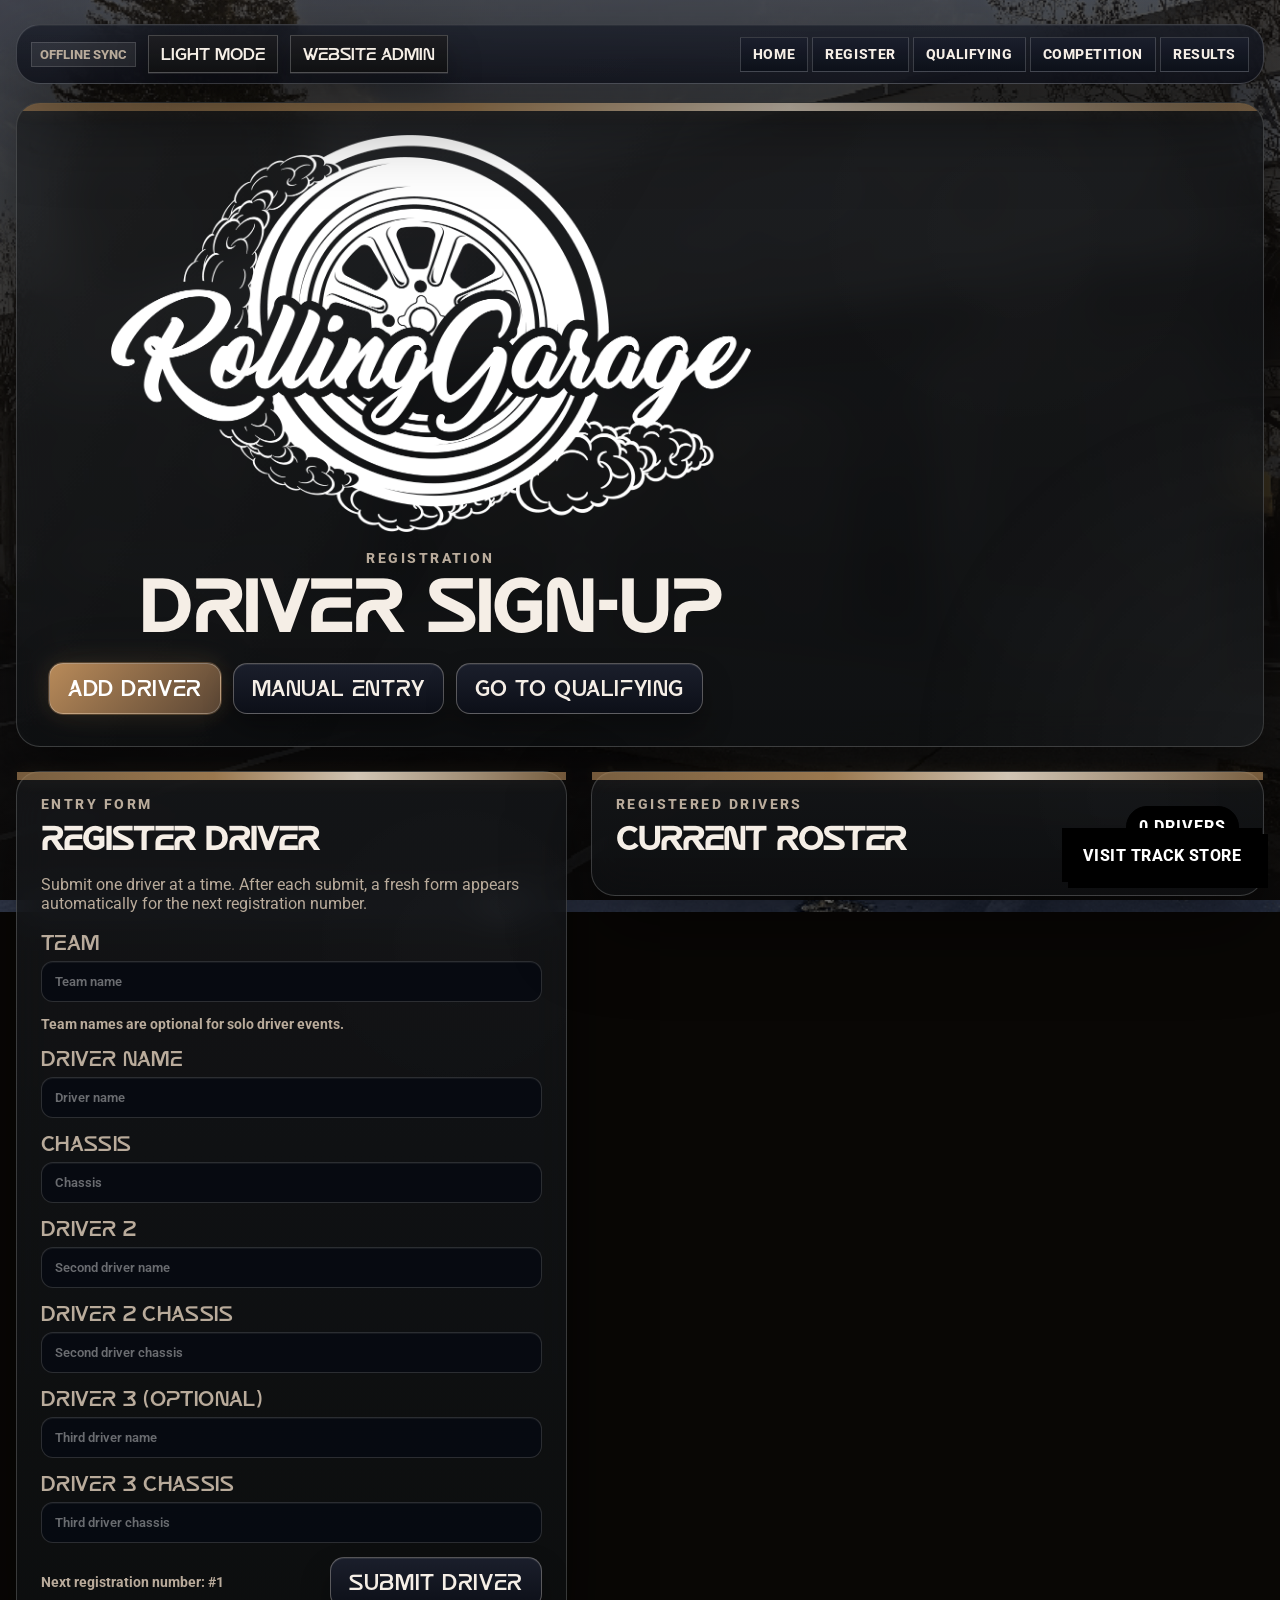
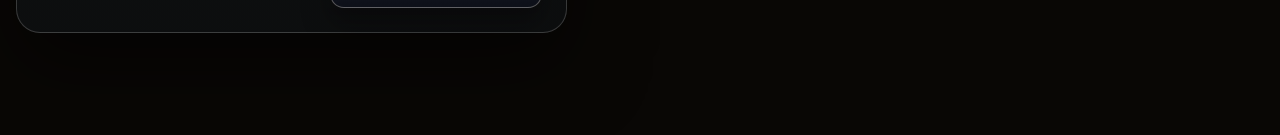
==== commit 532ac06b: "Update RGRC team tandem flow and admin modal behavior" ====
--- a/index.html
+++ b/index.html
@@ -3,10 +3,10 @@
 <head>
   <meta charset="UTF-8" />
   <meta name="viewport" content="width=device-width, initial-scale=1.0" />
-  <title>RC Drift Competition Control</title>
+  <title>RGRC Sync</title>
   <link rel="preconnect" href="https://fonts.googleapis.com" />
   <link rel="preconnect" href="https://fonts.gstatic.com" crossorigin />
-  <link href="https://fonts.googleapis.com/css2?family=Inter:wght@400;600;800&family=Orbitron:wght@700;800;900&display=swap" rel="stylesheet" />
+  <link href="https://fonts.googleapis.com/css2?family=Inter:wght@400;600;800&family=Orbitron:wght@700;800;900&family=Roboto:wght@400;500;700&display=swap" rel="stylesheet" />
   <style>
     @font-face {
       font-family: 'Ethnocentric';
@@ -16,28 +16,36 @@
       font-display: swap;
     }
 
+    @font-face {
+      font-family: 'Cream Cake Bold';
+      src: url('./assets/user/display-font-nevera-regular-1776352710870.otf') format('opentype');
+      font-weight: 400;
+      font-style: normal;
+      font-display: swap;
+    }
+
     :root {
-      --bg: #080b12;
-      --panel: rgba(13, 16, 24, 0.86);
-      --panel-strong: rgba(19, 23, 34, 0.94);
-      --panel-soft: rgba(255, 255, 255, 0.06);
-      --text: #f6f8fc;
-      --text-soft: #9ca7bc;
-      --line: rgba(255, 255, 255, 0.16);
-      --line-strong: rgba(255, 255, 255, 0.34);
-      --accent: #ff4f9f;
-      --accent-dark: #a931ff;
-      --button-accent: #ff4f9f;
-      --button-accent-dark: #a931ff;
-      --accent-cyan: #35f2d0;
-      --accent-green: #2ad16b;
-      --accent-green-dark: #0d6f3c;
-      --panel-highlight: #2ad16b;
-      --accent-warm: #ffb343;
-      --accent-glow: 0 0 0 1px rgba(255, 79, 159, 0.36), 0 0 24px rgba(255, 79, 159, 0.20), 0 0 52px rgba(53, 242, 208, 0.12);
-      --button-glow: 0 0 0 1px rgba(255, 79, 159, 0.36), 0 0 24px rgba(255, 79, 159, 0.20), 0 0 52px rgba(169, 49, 255, 0.12);
-      --accent-green-glow: 0 0 0 1px rgba(42, 209, 107, 0.32), 0 0 18px rgba(42, 209, 107, 0.18);
-      --bracket-advance-glow: 0 0 0 1px rgba(120, 255, 172, 0.94), 0 0 16px rgba(120, 255, 172, 0.74), 0 0 34px rgba(42, 209, 107, 0.5), 0 16px 28px rgba(0, 0, 0, 0.24);
+      --bg: #090705;
+      --panel: rgba(18, 13, 10, 0.86);
+      --panel-strong: rgba(26, 20, 16, 0.94);
+      --panel-soft: rgba(255, 246, 236, 0.06);
+      --text: #f5eee6;
+      --text-soft: #b9ab9b;
+      --line: rgba(255, 244, 232, 0.15);
+      --line-strong: rgba(255, 244, 232, 0.30);
+      --accent: #d0a06b;
+      --accent-dark: #6f553c;
+      --button-accent: #b88a59;
+      --button-accent-dark: #5c4735;
+      --accent-cyan: #87a6b2;
+      --accent-green: #8fa083;
+      --accent-green-dark: #5b684f;
+      --panel-highlight: #d3a36d;
+      --accent-warm: #f3d3aa;
+      --accent-glow: 0 0 0 1px rgba(208, 160, 107, 0.34), 0 0 24px rgba(208, 160, 107, 0.18), 0 0 52px rgba(135, 166, 178, 0.10);
+      --button-glow: 0 0 0 1px rgba(184, 138, 89, 0.34), 0 0 24px rgba(184, 138, 89, 0.18), 0 0 52px rgba(92, 71, 53, 0.12);
+      --accent-green-glow: 0 0 0 1px rgba(143, 160, 131, 0.32), 0 0 18px rgba(143, 160, 131, 0.16);
+      --bracket-advance-glow: 0 0 0 1px rgba(211, 163, 109, 0.88), 0 0 16px rgba(211, 163, 109, 0.54), 0 0 34px rgba(143, 160, 131, 0.38), 0 16px 28px rgba(0, 0, 0, 0.24);
       --panel-shadow: 0 28px 72px rgba(0, 0, 0, 0.42), inset 0 1px 0 rgba(255,255,255,0.05);
       --card-shadow: 0 18px 42px rgba(0, 0, 0, 0.34), inset 0 1px 0 rgba(255,255,255,0.04);
       --button-shadow: 0 16px 28px rgba(0, 0, 0, 0.28), inset 0 1px 0 rgba(255,255,255,0.08);
@@ -58,22 +66,22 @@
       --radius-panel: 24px;
       --radius-card: 18px;
       --radius-button: 14px;
-      --brand-track-background-image: url("./assets/template-track-background.png");
-      --brand-watermark-image: url("./assets/rcdriftsync-logo-transparent.png");
-      --font-graffiti: 'Ethnocentric', 'Orbitron', 'Inter', sans-serif;
-      --font-sans: 'Inter', sans-serif;
-      --brand-home-hero-image: url("./assets/template-track-background.png");
-      --accent-rgb: 255, 79, 159;
-      --button-accent-rgb: 255, 79, 159;
-      --button-accent-dark-rgb: 169, 49, 255;
-      --accent-cyan-rgb: 53, 242, 208;
-      --accent-green-rgb: 42, 209, 107;
-      --panel-highlight-rgb: 42, 209, 107;
-      --panel-highlight-band: linear-gradient(90deg, rgba(42, 209, 107, 0.74), rgba(42, 209, 107, 0.96) 36%, rgba(196, 255, 220, 0.92) 62%, rgba(42, 209, 107, 0.74) 100%);
-      --panel-highlight-shadow: 0 0 18px rgba(42, 209, 107, 0.14);
-      --landing-wordmark-color: #1b2127;
+      --brand-track-background-image: url("./assets/rgrcfront.png");
+      --brand-watermark-image: url("./assets/user/logoinverted-logo-1-1776352989748.png");
+      --font-graffiti: 'Cream Cake Bold', 'Ethnocentric', 'Orbitron', 'Inter', sans-serif;
+      --font-sans: 'Roboto', 'Inter', sans-serif;
+      --brand-home-hero-image: url("./assets/rgrcfront.png");
+      --accent-rgb: 44, 36, 29;
+      --button-accent-rgb: 43, 36, 29;
+      --button-accent-dark-rgb: 122, 99, 75;
+      --accent-cyan-rgb: 110, 135, 146;
+      --accent-green-rgb: 111, 125, 98;
+      --panel-highlight-rgb: 180, 139, 90;
+      --panel-highlight-band: linear-gradient(90deg, rgba(180, 139, 90, 0.72), rgba(180, 139, 90, 0.96) 36%, rgba(255, 240, 219, 0.92) 62%, rgba(180, 139, 90, 0.72) 100%);
+      --panel-highlight-shadow: 0 0 18px rgba(180, 139, 90, 0.14);
+      --landing-wordmark-color: #17130f;
       --brand-logo-filter-light: none;
-      --brand-logo-filter-dark: none;
+      --brand-logo-filter-dark: invert(1);
     }
 
     * { box-sizing: border-box; }
@@ -86,7 +94,7 @@
       color: var(--text);
       background-color: var(--bg);
       background-image:
-        linear-gradient(180deg, rgba(6, 8, 13, 0.78), rgba(4, 6, 12, 0.93)),
+        linear-gradient(180deg, rgba(17, 13, 10, 0.76), rgba(9, 7, 5, 0.92)),
         radial-gradient(circle at 16% 12%, rgba(var(--accent-rgb), 0.18), transparent 24%),
         radial-gradient(circle at 82% 18%, rgba(var(--accent-cyan-rgb), 0.14), transparent 26%),
         linear-gradient(135deg, rgba(255,255,255,0.035), transparent 34%),
@@ -102,23 +110,23 @@
       --bg: #f4f1eb;
       --panel: rgba(255, 252, 248, 0.9);
       --panel-strong: rgba(255, 255, 255, 0.96);
-      --panel-soft: rgba(20, 24, 34, 0.05);
-      --text: #161c28;
-      --text-soft: #6f788d;
-      --line: rgba(28, 33, 46, 0.12);
-      --line-strong: rgba(28, 33, 46, 0.22);
-      --accent: #f446a6;
-      --accent-dark: #7f43ff;
-      --button-accent: #f446a6;
-      --button-accent-dark: #7f43ff;
-      --accent-cyan: #19bfae;
-      --accent-green: #1fb95f;
-      --accent-green-dark: #0e6a3c;
-      --panel-highlight: #1fb95f;
-      --accent-warm: #ffaf42;
-      --accent-glow: 0 0 0 1px rgba(244, 70, 166, 0.24), 0 12px 28px rgba(127, 67, 255, 0.18);
-      --button-glow: 0 0 0 1px rgba(244, 70, 166, 0.24), 0 12px 28px rgba(127, 67, 255, 0.18);
-      --accent-green-glow: 0 0 0 1px rgba(31, 185, 95, 0.24), 0 10px 22px rgba(31, 185, 95, 0.16);
+      --panel-soft: rgba(35, 27, 21, 0.05);
+      --text: #221914;
+      --text-soft: #726559;
+      --line: rgba(59, 46, 36, 0.12);
+      --line-strong: rgba(59, 46, 36, 0.22);
+      --accent: #2c241d;
+      --accent-dark: #8a7358;
+      --button-accent: #2b241d;
+      --button-accent-dark: #7a634b;
+      --accent-cyan: #6e8792;
+      --accent-green: #6f7d62;
+      --accent-green-dark: #4d5847;
+      --panel-highlight: #b48b5a;
+      --accent-warm: #d3a36d;
+      --accent-glow: 0 0 0 1px rgba(44, 36, 29, 0.22), 0 12px 28px rgba(122, 99, 75, 0.16);
+      --button-glow: 0 0 0 1px rgba(43, 36, 29, 0.22), 0 12px 28px rgba(122, 99, 75, 0.18);
+      --accent-green-glow: 0 0 0 1px rgba(111, 125, 98, 0.24), 0 10px 22px rgba(111, 125, 98, 0.16);
       --panel-shadow: 0 22px 48px rgba(22, 29, 43, 0.14), inset 0 1px 0 rgba(255,255,255,0.72);
       --card-shadow: 0 16px 36px rgba(22, 29, 43, 0.12), inset 0 1px 0 rgba(255,255,255,0.68);
       --button-shadow: 0 14px 28px rgba(22, 29, 43, 0.12), inset 0 1px 0 rgba(255,255,255,0.72);
@@ -135,31 +143,31 @@
     }
 
     body[data-theme="dark"] {
-      --bg: #05070d;
-      --panel: rgba(10, 12, 20, 0.90);
-      --panel-strong: rgba(16, 19, 29, 0.96);
-      --panel-soft: rgba(255, 255, 255, 0.05);
-      --text: #f7f9ff;
-      --text-soft: #a1abc0;
-      --line: rgba(255, 255, 255, 0.16);
-      --line-strong: rgba(255, 255, 255, 0.34);
-      --accent: #ff4f9f;
-      --accent-dark: #9b38ff;
-      --button-accent: #ff4f9f;
-      --button-accent-dark: #9b38ff;
-      --accent-cyan: #37e8d0;
-      --accent-green: #27d56c;
-      --accent-green-dark: #0d6b3c;
-      --panel-highlight: #27d56c;
-      --accent-warm: #ffb343;
-      --button-glow: 0 0 0 1px rgba(255, 79, 159, 0.36), 0 0 24px rgba(255, 79, 159, 0.20), 0 0 52px rgba(155, 56, 255, 0.12);
-      --accent-green-glow: 0 0 0 1px rgba(39, 213, 108, 0.34), 0 0 20px rgba(39, 213, 108, 0.18);
+      --bg: #090705;
+      --panel: rgba(17, 13, 10, 0.90);
+      --panel-strong: rgba(25, 19, 15, 0.96);
+      --panel-soft: rgba(255, 247, 238, 0.05);
+      --text: #f5eee6;
+      --text-soft: #b9ab9b;
+      --line: rgba(255, 244, 232, 0.15);
+      --line-strong: rgba(255, 244, 232, 0.30);
+      --accent: #d0a06b;
+      --accent-dark: #6f553c;
+      --button-accent: #b88a59;
+      --button-accent-dark: #5c4735;
+      --accent-cyan: #87a6b2;
+      --accent-green: #8fa083;
+      --accent-green-dark: #5b684f;
+      --panel-highlight: #d3a36d;
+      --accent-warm: #f3d3aa;
+      --button-glow: 0 0 0 1px rgba(184, 138, 89, 0.34), 0 0 24px rgba(184, 138, 89, 0.18), 0 0 52px rgba(92, 71, 53, 0.12);
+      --accent-green-glow: 0 0 0 1px rgba(143, 160, 131, 0.34), 0 0 20px rgba(143, 160, 131, 0.18);
       --panel-shadow: 0 32px 78px rgba(0, 0, 0, 0.5), inset 0 1px 0 rgba(255,255,255,0.05);
       --card-shadow: 0 20px 44px rgba(0, 0, 0, 0.4), inset 0 1px 0 rgba(255,255,255,0.04);
       --button-shadow: 0 16px 30px rgba(0, 0, 0, 0.32), inset 0 1px 0 rgba(255,255,255,0.08);
       background-color: var(--bg);
       background-image:
-        linear-gradient(180deg, rgba(6, 8, 13, 0.68), rgba(4, 6, 12, 0.92)),
+        linear-gradient(180deg, rgba(17, 13, 10, 0.68), rgba(9, 7, 5, 0.92)),
         radial-gradient(circle at 16% 12%, rgba(var(--accent-rgb), 0.16), transparent 24%),
         radial-gradient(circle at 82% 18%, rgba(var(--accent-cyan-rgb), 0.12), transparent 26%),
         linear-gradient(135deg, rgba(255,255,255,0.035), transparent 34%),
@@ -2084,17 +2092,33 @@
       margin-inline: auto;
     }
 
-    #view-home > .hero .eyebrow,
-    #view-home > .hero #landingHeroTitle {
-      display: none;
-    }
-
     #view-home > .hero .public-event-actions {
-      width: min(620px, 100%);
-      grid-template-columns: repeat(3, minmax(0, 1fr));
+      width: min(560px, 100%);
+      grid-template-columns: minmax(0, 1.2fr) repeat(2, minmax(0, 1fr));
       justify-content: center;
       align-self: center;
       margin-inline: auto;
+    }
+
+    #view-home > .hero .hero-logo-shell {
+      width: min(380px, 100%);
+      max-width: min(380px, 100%);
+      margin: 0 auto 12px;
+    }
+
+    #view-home > .hero .hero-logo {
+      width: min(380px, 100%);
+    }
+
+    #view-home > .hero #landingHeroTitle {
+      margin: 0;
+    }
+
+    #view-home > .hero #landingHeroCopy {
+      max-width: 46ch;
+      margin-inline: auto;
+      font-size: clamp(1rem, 1.55vw, 1.14rem);
+      line-height: 1.62;
     }
 
     #view-home > .hero .public-event-actions .button {
@@ -2163,15 +2187,16 @@
 
     #view-home > .hero {
       background:
-        linear-gradient(180deg, rgba(248, 246, 241, 0.78), rgba(241, 237, 230, 0.86)),
-        linear-gradient(135deg, rgba(255,255,255,0.56), rgba(255,255,255,0.2) 46%, rgba(255,255,255,0.08)),
+        linear-gradient(180deg, rgba(248, 244, 236, 0.56), rgba(236, 230, 220, 0.78)),
+        radial-gradient(circle at 50% 18%, rgba(211, 163, 109, 0.18), transparent 30%),
+        linear-gradient(135deg, rgba(255,255,255,0.42), rgba(255,255,255,0.12) 52%, rgba(255,255,255,0.03)),
         var(--brand-home-hero-image) center center / cover no-repeat;
     }
 
     #view-home > .hero::before {
       background:
-        linear-gradient(120deg, rgba(255,255,255,0.24), transparent 44%),
-        radial-gradient(circle at center, rgba(255,255,255,0.4), rgba(255,255,255,0.12) 44%, transparent 76%);
+        linear-gradient(120deg, rgba(255,255,255,0.18), transparent 42%),
+        radial-gradient(circle at center, rgba(255,255,255,0.18), rgba(255,255,255,0.06) 42%, transparent 76%);
       opacity: 0.9;
     }
 
@@ -2187,16 +2212,19 @@
 
     .landing-brand-wordmark {
       display: block;
-      width: min(760px, 100%);
+      width: min(12ch, 100%);
       max-width: 100%;
-      font-family: "Orbitron", "Eurostile", "Arial Black", sans-serif;
-      font-size: clamp(2.6rem, 7vw, 5.8rem);
-      font-weight: 900;
-      letter-spacing: 0.04em;
-      line-height: 0.94;
-      text-transform: uppercase;
+      margin-inline: auto;
+      font-family: var(--font-graffiti);
+      font-size: clamp(2.8rem, 6.6vw, 5.4rem);
+      font-weight: 800;
+      letter-spacing: 0.01em;
+      line-height: 0.92;
+      text-transform: none;
       color: var(--landing-wordmark-color);
-      white-space: nowrap;
+      white-space: normal;
+      text-wrap: balance;
+      text-shadow: 0 14px 28px rgba(0, 0, 0, 0.14);
     }
 
     body[data-theme="dark"] .landing-brand-logo {
@@ -2209,30 +2237,17 @@
 
     body[data-theme="dark"] #view-home > .hero {
       background:
-        linear-gradient(180deg, rgba(16, 20, 28, 0.68), rgba(10, 14, 20, 0.8)),
-        linear-gradient(135deg, rgba(255,255,255,0.08), rgba(255,255,255,0.03) 48%, rgba(255,255,255,0.01)),
+        linear-gradient(180deg, rgba(10, 12, 16, 0.46), rgba(12, 14, 18, 0.74)),
+        radial-gradient(circle at 50% 18%, rgba(243, 211, 170, 0.16), transparent 30%),
+        linear-gradient(135deg, rgba(255,255,255,0.05), rgba(255,255,255,0.015) 52%, rgba(0,0,0,0.08)),
         var(--brand-home-hero-image) center center / cover no-repeat;
     }
 
     body[data-theme="dark"] #view-home > .hero::before {
       background:
-        linear-gradient(120deg, rgba(255,255,255,0.08), transparent 44%),
-        radial-gradient(circle at center, rgba(255,255,255,0.1), rgba(255,255,255,0.04) 42%, transparent 74%);
-      opacity: 0.82;
-    }
-
-    body[data-theme="dark"] #view-home > .hero {
-      background:
-        linear-gradient(180deg, rgba(16, 20, 28, 0.68), rgba(10, 14, 20, 0.8)),
-        linear-gradient(135deg, rgba(255,255,255,0.08), rgba(255,255,255,0.03) 48%, rgba(255,255,255,0.01)),
-        var(--brand-home-hero-image) center center / cover no-repeat;
-    }
-
-    body[data-theme="dark"] #view-home > .hero::before {
-      background:
-        linear-gradient(120deg, rgba(255,255,255,0.08), transparent 44%),
-        radial-gradient(circle at center, rgba(255,255,255,0.1), rgba(255,255,255,0.04) 42%, transparent 74%);
-      opacity: 0.82;
+        linear-gradient(120deg, rgba(255,255,255,0.06), transparent 42%),
+        radial-gradient(circle at center, rgba(243, 211, 170, 0.1), rgba(255,255,255,0.02) 42%, transparent 74%);
+      opacity: 0.84;
     }
 
     body[data-theme="dark"] .hero,
@@ -3815,6 +3830,38 @@
       gap: 12px;
     }
 
+    .competition-score-grid {
+      display: grid;
+      grid-template-columns: repeat(2, minmax(0, 1fr));
+      gap: 14px;
+      margin-bottom: 14px;
+    }
+
+    .competition-score-field {
+      display: grid;
+      gap: 8px;
+    }
+
+    .competition-score-field input {
+      margin-bottom: 0;
+    }
+
+    .competition-score-team-meta {
+      display: grid;
+      gap: 4px;
+      color: var(--text-soft);
+      font-size: 0.82rem;
+      font-weight: 700;
+      line-height: 1.45;
+    }
+
+    .competition-score-summary {
+      display: flex;
+      flex-wrap: wrap;
+      gap: 10px;
+      margin-top: 14px;
+    }
+
     .competition-vote-option {
       min-height: 92px;
       align-content: center;
@@ -5685,8 +5732,13 @@
       height: 100vh;
       background: rgba(0, 0, 0, 0.85);
       display: flex;
-      align-items: center;
+      align-items: flex-start;
       justify-content: center;
+      padding: 20px 14px;
+      overflow-y: auto;
+      overscroll-behavior: contain;
+      -webkit-overflow-scrolling: touch;
+      box-sizing: border-box;
       z-index: 9999;
     }
 
@@ -5697,6 +5749,13 @@
       padding: 32px;
       width: 90%;
       max-width: 400px;
+      max-height: min(calc(100vh - 40px), calc(100dvh - 40px));
+      overflow-y: auto;
+      overscroll-behavior: contain;
+      -webkit-overflow-scrolling: touch;
+      margin: 0;
+      align-self: flex-start;
+      box-sizing: border-box;
     }
 
     .modal-content.modal-wide { max-width: 560px; }
@@ -5942,35 +6001,33 @@
 
     .landing-upcoming-banner-card {
       position: relative;
-      overflow: hidden;
-      border-radius: 24px;
-      border: 1px solid rgba(255, 255, 255, 0.42);
-      background:
-        linear-gradient(180deg, rgba(255,255,255,0.52), rgba(255,255,255,0.18)),
-        linear-gradient(135deg, rgba(255,255,255,0.24), rgba(255,255,255,0.08));
-      box-shadow:
-        0 16px 28px rgba(18, 28, 40, 0.1),
-        inset 0 1px 0 rgba(255,255,255,0.76);
-      backdrop-filter: blur(18px) saturate(1.12);
-      -webkit-backdrop-filter: blur(18px) saturate(1.12);
+      display: block;
+      width: 100%;
+      max-width: min(1180px, 100%);
+      margin: 0 auto;
+      overflow: visible;
+      border-radius: 0;
+      border: none;
+      background: none;
+      box-shadow: none;
+      backdrop-filter: none;
+      -webkit-backdrop-filter: none;
     }
 
     .landing-upcoming-banner-media {
       display: block;
       width: 100%;
+      max-width: 100%;
       height: auto;
-      aspect-ratio: 21 / 9;
-      object-fit: contain;
+      aspect-ratio: auto;
+      object-fit: cover;
       object-position: center;
-      background:
-        radial-gradient(circle at center, rgba(255,255,255,0.18), rgba(255,255,255,0.06)),
-        rgba(12, 16, 22, 0.78);
+      background: none;
+      border-radius: 0;
     }
 
     .landing-upcoming-banner-meta {
-      display: grid;
-      gap: 4px;
-      padding: 14px 16px 16px;
+      display: none;
     }
 
     .landing-upcoming-banner-meta strong {
@@ -6093,13 +6150,9 @@
     }
 
     body[data-theme="dark"] .landing-upcoming-banner-card {
-      border-color: rgba(255,255,255,0.18);
-      background:
-        linear-gradient(180deg, rgba(28, 34, 46, 0.46), rgba(12, 16, 24, 0.58)),
-        linear-gradient(135deg, rgba(255,255,255,0.1), rgba(255,255,255,0.03));
-      box-shadow:
-        0 18px 30px rgba(0, 0, 0, 0.24),
-        inset 0 1px 0 rgba(255,255,255,0.16);
+      border: none;
+      background: none;
+      box-shadow: none;
     }
 
     .hidden { display: none !important; }
@@ -8668,7 +8721,7 @@
     <div id="view-registration" class="view-section is-active">
       <header class="hero">
         <div class="hero-copy-block">
-        <div class="hero-logo-shell"><img class="hero-logo" src="./assets/rcdriftsync-logo-transparent.png" alt="RC Drift Sync logo" /></div>
+        <div class="hero-logo-shell"><img class="hero-logo" src="./assets/user/logoprimary-logo-1-1776354367735.png" alt="Rolling Garage RC logo" /></div>
           <p class="eyebrow">Registration</p>
           <h1>Driver Sign-Up</h1>
           <div class="hero-actions">
@@ -8716,20 +8769,41 @@
               <h2>Register Driver</h2>
             </div>
           </div>
-          <div class="registration-intro">Submit one driver at a time. After each submit, a fresh form appears automatically for the next registration number.</div>
+          <div class="registration-intro" id="registrationEntryIntro">Submit one driver at a time. After each submit, a fresh form appears automatically for the next registration number.</div>
           <form id="registrationEntryForm" class="registration-draft-form">
             <div class="registration-form-grid single-column">
+              <label class="modal-field">
+                <span>Team</span>
+                <input id="registrationDraftTeam" class="registration-driver-input" type="text" placeholder="Team name" />
+              </label>
+            </div>
+            <div id="registrationModeNote" class="registration-form-note">Team names are optional for solo driver events.</div>
+            <div id="registrationSoloFields" class="registration-form-grid single-column">
               <label class="modal-field">
                 <span>Driver Name</span>
                 <input id="registrationDraftName" class="registration-driver-input" type="text" placeholder="Driver name" />
               </label>
               <label class="modal-field">
-                <span>Team</span>
-                <input id="registrationDraftTeam" class="registration-driver-input" type="text" placeholder="Team name" />
+                <span>Chassis</span>
+                <input id="registrationDraftChassis" class="registration-driver-input" type="text" placeholder="Chassis" />
+              </label>
+            </div>
+            <div id="registrationTeamFields" class="registration-form-grid single-column" hidden>
+              <label class="modal-field">
+                <span>Driver 2</span>
+                <input id="registrationDraftName2" class="registration-driver-input" type="text" placeholder="Second driver name" />
               </label>
               <label class="modal-field">
-                <span>Chassis</span>
-                <input id="registrationDraftChassis" class="registration-driver-input" type="text" placeholder="Chassis" />
+                <span>Driver 2 Chassis</span>
+                <input id="registrationDraftChassis2" class="registration-driver-input" type="text" placeholder="Second driver chassis" />
+              </label>
+              <label class="modal-field">
+                <span>Driver 3 (Optional)</span>
+                <input id="registrationDraftName3" class="registration-driver-input" type="text" placeholder="Third driver name" />
+              </label>
+              <label class="modal-field">
+                <span>Driver 3 Chassis</span>
+                <input id="registrationDraftChassis3" class="registration-driver-input" type="text" placeholder="Third driver chassis" />
               </label>
             </div>
             <div class="registration-form-actions">
@@ -8737,75 +8811,6 @@
               <button id="registrationAddDriverSecondaryBtn" class="button button-secondary" type="submit">Submit Driver</button>
             </div>
           </form>
-          <section class="admin-register-only" style="margin-top: 18px;">
-            <div class="panel-header">
-              <div>
-                <p class="section-kicker">Self-Registration Geofence</p>
-                <h2>Venue Check-In Settings</h2>
-              </div>
-            </div>
-            <div class="self-register-note">Drivers on the public Register page can only submit after their phone is confirmed inside this event radius.</div>
-            <div class="venue-profile-bar">
-              <div class="venue-config-grid">
-                <label class="modal-field">
-                  <span>Saved Venue Profiles</span>
-                  <select id="venueProfileSelect">
-                    <option value="">No saved venue profiles</option>
-                  </select>
-                </label>
-                <label class="modal-field">
-                  <span>Profile Name</span>
-                  <input id="venueProfileNameInput" type="text" placeholder="Portland Track Layout" />
-                </label>
-              </div>
-              <div class="venue-profile-actions">
-                <button id="newVenueProfileBtn" class="button button-secondary" type="button">New Profile</button>
-                <button id="saveVenueProfileBtn" class="button button-secondary" type="button">Save Profile</button>
-                <button id="deleteVenueProfileBtn" class="button button-secondary" type="button">Delete Profile</button>
-              </div>
-            </div>
-            <div class="venue-config-grid" style="margin-top: 14px;">
-              <label class="modal-field">
-                <span>Enable Self-Registration</span>
-                <select id="venueEnabledSelect">
-                  <option value="false">Disabled</option>
-                  <option value="true">Enabled</option>
-                </select>
-              </label>
-              <label class="modal-field">
-                <span>Venue Label</span>
-                <input id="venueLabelInput" type="text" placeholder="Your Drift Arena" />
-              </label>
-              <label class="modal-field" style="grid-column: 1 / -1;">
-                <span>Paste Maps Link Or Coordinates</span>
-                <div class="venue-paste-row">
-                  <input id="venueLocationPasteInput" type="text" placeholder="Paste Google Maps, Apple Maps, or 45.523064, -122.676483" />
-                  <button id="applyVenueLocationPasteBtn" class="button button-secondary" type="button">Use Pasted Location</button>
-                </div>
-                <div class="helper-text">Supports map share links and raw latitude/longitude pairs. Paste, apply, then save venue settings.</div>
-              </label>
-              <label class="modal-field">
-                <span>Latitude</span>
-                <input id="venueLatitudeInput" type="number" step="any" placeholder="33.000000" />
-              </label>
-              <label class="modal-field">
-                <span>Longitude</span>
-                <input id="venueLongitudeInput" type="number" step="any" placeholder="-117.000000" />
-              </label>
-              <label class="modal-field">
-                <span>Radius (meters)</span>
-                <input id="venueRadiusInput" type="number" min="25" step="1" placeholder="150" />
-              </label>
-              <label class="modal-field">
-                <span>Auto-Close Time</span>
-                <input id="venueCloseAtInput" type="datetime-local" />
-              </label>
-            </div>
-            <div class="registration-form-actions" style="margin-top: 14px;">
-              <div class="registration-form-note" id="venueConfigStatus">Public self-registration is disabled for this event.</div>
-              <button id="saveVenueConfigBtn" class="button button-secondary" type="button">Save Venue Settings</button>
-            </div>
-          </section>
           <section class="admin-register-only" style="margin-top: 18px;">
             <div class="panel-header">
               <div>
@@ -8855,10 +8860,10 @@
     <div id="view-home" class="view-section">
       <header class="hero hero-simple spectator-only">
         <div class="hero-copy-block">
-        <div class="hero-logo-shell"><img class="hero-logo" src="./assets/rcdriftsync-logo-transparent.png" alt="RC Drift Sync logo" /></div>
-          <p class="eyebrow" id="landingHeroEyebrow">RC Drift Sync</p>
-          <h1 id="landingHeroTitle"><span class="landing-brand-wordmark" aria-label="RC Drift Sync">RC Drift Sync</span></h1>
-          <p id="landingHeroCopy" class="hero-copy">Follow the next event, jump into qualifying and competition, and keep drivers, judges, and spectators synced from one live event hub.</p>
+        <div class="hero-logo-shell"><img class="hero-logo" src="./assets/user/logoprimary-logo-1-1776354367735.png" alt="Rolling Garage RC logo" /></div>
+          <p class="eyebrow" id="landingHeroEyebrow">Rolling Garage RC</p>
+          <h1 id="landingHeroTitle"><span class="landing-brand-wordmark" aria-label="Live Drift Event Hub">Live Drift Event Hub</span></h1>
+          <p id="landingHeroCopy" class="hero-copy">Check in, follow standings, and keep Rolling Garage RC event days moving from one live event home.</p>
           <div class="public-event-actions">
             <button class="button button-accent" type="button" data-landing-jump="self-register">Register</button>
             <button class="button button-secondary" type="button" data-landing-jump="qualifying">Standings</button>
@@ -8906,11 +8911,11 @@
             <section class="panel">
               <div class="panel-header compact">
                 <div>
-                  <p class="section-kicker" id="landingWhySectionKicker">Why RC Drift Sync</p>
+                  <p class="section-kicker" id="landingWhySectionKicker">Built For Event Day</p>
                   <h2>Built For Live RC Drift Events</h2>
                 </div>
               </div>
-               <p class="landing-section-copy" id="landingWhySectionCopy">RC Drift Sync is designed to make real event days smoother for event admins, judges, drivers, and spectators without needing separate tools for check-in, scoring, bracket control, and results.</p>
+               <p class="landing-section-copy" id="landingWhySectionCopy">Rolling Garage RC uses RC Drift Sync to keep check-in, live scoring, bracket control, and results connected in one smoother event-day flow.</p>
               <div id="landingWhyFeatures" class="landing-benefit-grid"></div>
             </section>
 
@@ -8931,7 +8936,7 @@
     <div id="view-self-register" class="view-section">
       <header class="hero">
         <div class="hero-copy-block">
-        <div class="hero-logo-shell"><img class="hero-logo" src="./assets/rcdriftsync-logo-transparent.png" alt="RC Drift Sync logo" /></div>
+        <div class="hero-logo-shell"><img class="hero-logo" src="./assets/user/logoprimary-logo-1-1776354367735.png" alt="Rolling Garage RC logo" /></div>
           <p class="eyebrow">Driver Check-In</p>
           <h1>Self Registration</h1>
           <p class="hero-copy">Pre-register from home, then verify your location at the venue to complete check-in before event admin moves you into the live roster.</p>
@@ -8950,16 +8955,37 @@
             <form id="selfRegisterForm" class="registration-draft-form">
               <div class="self-register-form-grid">
                 <label class="modal-field">
+                  <span>Team</span>
+                  <input id="selfRegisterTeam" type="text" placeholder="Team name" />
+                </label>
+              </div>
+              <div id="selfRegisterModeNote" class="registration-form-note">Solo events accept one driver per pre-registration.</div>
+              <div id="selfRegisterSoloFields" class="self-register-form-grid">
+                <label class="modal-field">
                   <span>Driver Name</span>
                   <input id="selfRegisterName" type="text" placeholder="Driver name" />
                 </label>
                 <label class="modal-field">
-                  <span>Team</span>
-                  <input id="selfRegisterTeam" type="text" placeholder="Team name" />
+                  <span>Chassis</span>
+                  <input id="selfRegisterChassis" type="text" placeholder="Chassis" />
+                </label>
+              </div>
+              <div id="selfRegisterTeamFields" class="self-register-form-grid" hidden>
+                <label class="modal-field">
+                  <span>Driver 2</span>
+                  <input id="selfRegisterName2" type="text" placeholder="Second driver name" />
                 </label>
                 <label class="modal-field">
-                  <span>Chassis</span>
-                  <input id="selfRegisterChassis" type="text" placeholder="Chassis" />
+                  <span>Driver 2 Chassis</span>
+                  <input id="selfRegisterChassis2" type="text" placeholder="Second driver chassis" />
+                </label>
+                <label class="modal-field">
+                  <span>Driver 3 (Optional)</span>
+                  <input id="selfRegisterName3" type="text" placeholder="Third driver name" />
+                </label>
+                <label class="modal-field">
+                  <span>Driver 3 Chassis</span>
+                  <input id="selfRegisterChassis3" type="text" placeholder="Third driver chassis" />
                 </label>
               </div>
               <div class="self-register-profile-actions">
@@ -9062,7 +9088,7 @@
     <div id="view-simulation" class="view-section">
       <header class="hero hero-simple spectator-only">
         <div class="hero-copy-block">
-        <div class="hero-logo-shell"><img class="hero-logo" src="./assets/rcdriftsync-logo-transparent.png" alt="RC Drift Sync logo" /></div>
+        <div class="hero-logo-shell"><img class="hero-logo" src="./assets/user/logoprimary-logo-1-1776354367735.png" alt="Rolling Garage RC logo" /></div>
           <p class="eyebrow">Spectator Preview</p>
           <h1>Live Event Simulation</h1>
           <p class="hero-copy">This screen shows a polished example of how registration, qualifying, competition, and results look when the event is running live.</p>
@@ -9132,7 +9158,7 @@
     <div id="view-qualifying" class="view-section">
       <header class="hero hero-simple">
         <div class="hero-copy-block">
-        <div class="hero-logo-shell"><img class="hero-logo" src="./assets/rcdriftsync-logo-transparent.png" alt="RC Drift Sync logo" /></div>
+        <div class="hero-logo-shell"><img class="hero-logo" src="./assets/user/logoprimary-logo-1-1776354367735.png" alt="Rolling Garage RC logo" /></div>
           <div class="spectator-qualifying-title spectator-only">
             <p class="eyebrow">Live Event</p>
             <h1>Qualifying Standings</h1>
@@ -9230,7 +9256,7 @@
     <div id="view-results" class="view-section">
       <header class="hero hero-simple">
         <div class="hero-copy-block">
-        <div class="hero-logo-shell"><img class="hero-logo" src="./assets/rcdriftsync-logo-transparent.png" alt="RC Drift Sync logo" /></div>
+        <div class="hero-logo-shell"><img class="hero-logo" src="./assets/user/logoprimary-logo-1-1776354367735.png" alt="Rolling Garage RC logo" /></div>
           <p class="eyebrow">Results</p>
           <h1>Past Events</h1>
           <p class="hero-copy">
@@ -9264,7 +9290,7 @@
     <div id="view-website-admin" class="view-section">
       <header class="hero">
         <div class="hero-copy-block">
-        <div class="hero-logo-shell"><img class="hero-logo" src="./assets/rcdriftsync-logo-transparent.png" alt="RC Drift Sync logo" /></div>
+        <div class="hero-logo-shell"><img class="hero-logo" src="./assets/user/logoprimary-logo-1-1776354367735.png" alt="Rolling Garage RC logo" /></div>
           <p class="eyebrow">Website Admin</p>
           <h1>Website Admin Panel</h1>
           <p class="hero-copy">
@@ -9399,7 +9425,7 @@
       <!-- Fixed Fullscreen Toolbar -->
       <div class="bracket-header-bar">
         <div id="bracketHeaderLogoSlot">
-              <img class="bracket-header-logo" src="./assets/rcdriftsync-logo-transparent.png" alt="RC Drift Sync logo" />
+              <img class="bracket-header-logo" src="./assets/user/logoprimary-logo-1-1776354367735.png" alt="Rolling Garage RC logo" />
         </div>
         <div class="button-row bracket-header-actions">
           <button id="fullscreenBracketBtn" class="button button-secondary bracket-header-icon-button" type="button" aria-label="Toggle fullscreen bracket" title="Toggle fullscreen">⛶<span class="icon-label">Fullscreen</span></button>
@@ -9445,7 +9471,7 @@
               <div class="bracket-header-center">
                 <p class="section-kicker">Play-In</p>
                 <h2 class="main-board-title">Lower Bracket</h2>
-                <img class="bracket-stage-logo" src="./assets/rcdriftsync-logo-transparent.png" alt="RC Drift Sync logo" />
+                <img class="bracket-stage-logo" src="./assets/user/logoprimary-logo-1-1776354367735.png" alt="Rolling Garage RC logo" />
               </div>
               <div id="lowerBracketNextBattle" class="bracket-flow-slot right"></div>
             </div>
@@ -9464,7 +9490,7 @@
               <div class="bracket-header-center">
                 <p class="section-kicker">Main Event</p>
                 <h2 id="mainBracketTitle" class="main-board-title">Main Competition</h2>
-                <img class="bracket-stage-logo" src="./assets/rcdriftsync-logo-transparent.png" alt="RC Drift Sync logo" />
+                <img class="bracket-stage-logo" src="./assets/user/logoprimary-logo-1-1776354367735.png" alt="Rolling Garage RC logo" />
               </div>
               <div id="mainBracketNextBattle" class="bracket-flow-slot right"></div>
             </div>
@@ -9526,7 +9552,14 @@
           <span>Judging Style</span>
           <select id="judgingModeInput">
             <option value="average" selected>Standard Averaged Scoring</option>
-            <option value="line-angle-style">Line 40 / Angle 40 / Style 20</option>
+            <option value="line-angle-style">3-Category Split Judging</option>
+          </select>
+        </label>
+        <label class="modal-field" for="competitionModeInput">
+          <span>Competition Mode</span>
+          <select id="competitionModeInput">
+            <option value="solo" selected>Solo Drivers</option>
+            <option value="team-tandem">Team Tandems (2-3 drivers)</option>
           </select>
         </label>
         <div class="modal-field">
@@ -9561,6 +9594,74 @@
           <span>Judge 3 Invite</span>
           <input id="judge3InviteInput" class="invite-code-input" type="text" placeholder="JKL-234" />
         </label>
+        <div class="modal-field full-span">
+          <div class="panel-header">
+            <div>
+              <p class="section-kicker">Self-Registration Geofence</p>
+              <h2 style="margin: 0; font-size: clamp(1.4rem, 2vw, 2rem);">Venue Check-In Settings</h2>
+            </div>
+          </div>
+          <div class="self-register-note">Drivers on the public Register page can only submit after their phone is confirmed inside this event radius. Website Admin now sets this while creating or editing the event.</div>
+          <div id="createEventVenueProfileBar" class="venue-profile-bar" style="margin-top: 14px;">
+            <div class="venue-config-grid">
+              <label class="modal-field">
+                <span>Saved Venue Profiles</span>
+                <select id="venueProfileSelect">
+                  <option value="">No saved venue profiles</option>
+                </select>
+              </label>
+              <label class="modal-field">
+                <span>Profile Name</span>
+                <input id="venueProfileNameInput" type="text" placeholder="Portland Track Layout" />
+              </label>
+            </div>
+            <div class="venue-profile-actions">
+              <button id="newVenueProfileBtn" class="button button-secondary" type="button">New Profile</button>
+              <button id="saveVenueProfileBtn" class="button button-secondary" type="button">Save Profile</button>
+              <button id="deleteVenueProfileBtn" class="button button-secondary" type="button">Delete Profile</button>
+            </div>
+          </div>
+          <div class="venue-config-grid" style="margin-top: 14px;">
+            <label class="modal-field">
+              <span>Enable Self-Registration</span>
+              <select id="venueEnabledSelect">
+                <option value="false">Disabled</option>
+                <option value="true">Enabled</option>
+              </select>
+            </label>
+            <label class="modal-field">
+              <span>Venue Label</span>
+              <input id="venueLabelInput" type="text" placeholder="Your Drift Arena" />
+            </label>
+            <label class="modal-field" style="grid-column: 1 / -1;">
+              <span>Paste Maps Link Or Coordinates</span>
+              <div class="venue-paste-row">
+                <input id="venueLocationPasteInput" type="text" placeholder="Paste Google Maps, Apple Maps, or 45.523064, -122.676483" />
+                <button id="applyVenueLocationPasteBtn" class="button button-secondary" type="button">Use Pasted Location</button>
+              </div>
+              <div class="helper-text">Supports map share links and raw latitude/longitude pairs. Paste, apply, then save the event to lock these check-in settings in.</div>
+            </label>
+            <label class="modal-field">
+              <span>Latitude</span>
+              <input id="venueLatitudeInput" type="number" step="any" placeholder="33.000000" />
+            </label>
+            <label class="modal-field">
+              <span>Longitude</span>
+              <input id="venueLongitudeInput" type="number" step="any" placeholder="-117.000000" />
+            </label>
+            <label class="modal-field">
+              <span>Radius (meters)</span>
+              <input id="venueRadiusInput" type="number" min="25" step="1" placeholder="150" />
+            </label>
+            <label class="modal-field">
+              <span>Auto-Close Time</span>
+              <input id="venueCloseAtInput" type="datetime-local" />
+            </label>
+          </div>
+          <div class="registration-form-actions" style="margin-top: 14px;">
+            <div class="registration-form-note" id="venueConfigStatus">Public self-registration is disabled for this event.</div>
+          </div>
+        </div>
       </div>
       <div class="error-msg" id="createEventError" style="margin-bottom: 16px; margin-top: 16px;">Please complete the event setup fields.</div>
       <div class="button-row" style="justify-content: flex-end; margin-top: 20px;">
@@ -9639,86 +9740,86 @@
 
     const DEFAULT_CLIENT_CONFIG = Object.freeze({
       platform: {
-        productName: "RC Drift Sync",
+        productName: "RGRC Sync",
         buildLabel: "Template Build 2026.04.16.1",
-        browserTitle: "RC Drift Competition Control",
+        browserTitle: "RGRC Sync",
         demoWindowName: "rcdriftsync-live-demo-window",
       },
       branding: {
-        venueName: "Your Drift Arena",
-        venueLabelPlaceholder: "Your Drift Arena",
-        eventNamePlaceholder: "Spring Drift Championship",
-        logoPrimary: "./assets/rcdriftsync-logo-transparent.png",
-        logoInverted: "./assets/rcdriftsync-logo-transparent.png",
+        venueName: "Rolling Garage RC",
+        venueLabelPlaceholder: "Rolling Garage RC",
+        eventNamePlaceholder: "Rolling Garage RC",
+        logoPrimary: "./assets/user/logoprimary-logo-1-1776354367735.png",
+        logoInverted: "./assets/user/logoinverted-logo-1-1776352989748.png",
         logoTreatment: {
           invertLight: false,
-          invertDark: false,
+          invertDark: true,
         },
-        logoAlt: "RC Drift Sync logo",
-        backgroundImage: "./assets/template-track-background.png",
-        homeHeroImage: "./assets/template-track-background.png",
-        shopUrl: "",
-        shopLabel: "Visit Track Store",
-        pdfHeaderTitle: "YOUR DRIFT ARENA",
+        logoAlt: "Rolling Garage RC logo",
+        backgroundImage: "./assets/rgrcfront.png",
+        homeHeroImage: "./assets/rgrcfront.png",
+        shopUrl: "https://rollinggaragerc.com/",
+        shopLabel: "Shop at RollingGarage RC",
+        pdfHeaderTitle: "RGRC",
         demoVenueLabel: "Template Demo Arena",
         demoShowcaseName: "Template Showcase",
       },
       typography: {
-        displayFont: "'Ethnocentric', 'Orbitron', 'Inter', sans-serif",
-        bodyFont: "'Inter', sans-serif",
+        displayFont: "'Cream Cake Bold', 'Inter', sans-serif",
+        bodyFont: "'Roboto', sans-serif",
         fontImports: [
-          "https://fonts.googleapis.com/css2?family=Inter:wght@400;600;800&family=Orbitron:wght@700;800;900&display=swap",
+          "https://fonts.googleapis.com/css2?family=Roboto:wght@400;500;700&display=swap",
         ],
         customFonts: {
           display: {
-            family: "",
-            relativePath: "",
-            format: "",
+            family: "Cream Cake Bold",
+            relativePath: "./assets/user/display-font-nevera-regular-1776352710870.otf",
+            format: "opentype",
           },
           body: {
-            family: "",
-            relativePath: "",
-            format: "",
+            family: "Cream Cake",
+            relativePath: "./assets/user/body-font-cream-cake-1776351555110.otf",
+            format: "opentype",
           },
         },
       },
       theme: {
         light: {
-          accent: "#f446a6",
-          accentDark: "#7f43ff",
-          buttonAccent: "#f446a6",
-          buttonAccentDark: "#7f43ff",
-          accentCyan: "#19bfae",
-          accentGreen: "#1fb95f",
-          accentGreenDark: "#0e6a3c",
-          panelHighlight: "#1fb95f",
-          accentWarm: "#ffaf42",
-          wordmarkColor: "#1b2127",
+          accent: "#2c241d",
+          accentDark: "#8a7358",
+          buttonAccent: "#2b241d",
+          buttonAccentDark: "#7a634b",
+          accentCyan: "#6e8792",
+          accentGreen: "#6f7d62",
+          accentGreenDark: "#4d5847",
+          panelHighlight: "#b48b5a",
+          accentWarm: "#d3a36d",
+          wordmarkColor: "#17130f",
         },
         dark: {
-          accent: "#ff4f9f",
-          accentDark: "#9b38ff",
-          buttonAccent: "#ff4f9f",
-          buttonAccentDark: "#9b38ff",
-          accentCyan: "#37e8d0",
-          accentGreen: "#27d56c",
-          accentGreenDark: "#0d6b3c",
-          panelHighlight: "#27d56c",
-          accentWarm: "#ffb343",
-          wordmarkColor: "#f7f7f7",
+          accent: "#d0a06b",
+          accentDark: "#6f553c",
+          buttonAccent: "#b88a59",
+          buttonAccentDark: "#5c4735",
+          accentCyan: "#87a6b2",
+          accentGreen: "#8fa083",
+          accentGreenDark: "#5b684f",
+          panelHighlight: "#d3a36d",
+          accentWarm: "#f3d3aa",
+          wordmarkColor: "#f3e8db",
         },
       },
       layout: {
-        centerAllText: false,
+        centerAllText: true,
       },
       landing: {
-        whySectionKicker: "Why RC Drift Sync",
+        whySectionKicker: "Built For Event Day",
         heroCopy:
-          "Follow the next event, jump into qualifying and competition, and keep drivers, judges, and spectators synced from one live event hub.",
+          "Follow {eventName} live with qualifying, competition brackets, and results from one Rolling Garage RC event hub.",
         emptyHeroCopy:
-          "Jump into registration, standings, results, and competition from one cleaner front door.",
+          "Check in, follow standings, and keep Rolling Garage RC event days moving from one live event home.",
         whySectionCopy:
-          "RC Drift Sync keeps registration, live qualifying, bracket control, and results in one place so tracks can run smoother event days without juggling separate tools.",
+          "Rolling Garage RC uses RC Drift Sync to keep check-in, live scoring, bracket control, and results connected in one smoother event-day flow.",
         benefits: [
           ["3-Judge Cloud Sync", "Judge phones and tablets feed the same live scoring state without needing separate systems."],
           ["QR Check-In", "Drivers can scan a venue QR code and jump straight into the public registration flow."],
@@ -9852,6 +9953,11 @@
     const FORMAT_SDC_TOP_32 = "sdc-top-32";
     const JUDGING_MODE_AVERAGE = "average";
     const JUDGING_MODE_LINE_ANGLE_STYLE = "line-angle-style";
+    const COMPETITION_MODE_SOLO = "solo";
+    const COMPETITION_MODE_TEAM_TANDEM = "team-tandem";
+    const TEAM_TANDEM_MIN_DRIVERS = 2;
+    const TEAM_TANDEM_MAX_DRIVERS = 3;
+    const TEAM_TANDEM_THREE_DRIVER_BONUS = 3;
     const EVENT_STATUS_ACTIVE = "active";
     const EVENT_STATUS_COMPLETED = "completed";
     const EVENT_STATUS_ARCHIVED = "archived";
@@ -9875,6 +9981,7 @@
     const SELF_REGISTER_PROFILES_STORAGE_KEY = `rc-drift-self-register-profiles-v${EVENT_STORAGE_VERSION}`;
     const JUDGE_ROLE_CLAIM_TTL_MS = 1000 * 60 * 5;
     const JUDGE_ROLE_CLAIM_HEARTBEAT_MS = 1000 * 30;
+    const AUTO_EVENT_SWITCH_CHECK_MS = 1000 * 60;
     const PAGE_SEARCH_PARAMS = typeof window !== "undefined" ? new URLSearchParams(window.location.search || "") : new URLSearchParams();
     const STANDALONE_DEMO_MODE = PAGE_SEARCH_PARAMS.get("demoWindow") === "1";
     const STANDALONE_DEMO_SESSION_PARAM = PAGE_SEARCH_PARAMS.get("demoSession") || "";
@@ -9994,11 +10101,225 @@
       return value === JUDGING_MODE_LINE_ANGLE_STYLE ? JUDGING_MODE_LINE_ANGLE_STYLE : JUDGING_MODE_AVERAGE;
     }
 
+    function normalizeCompetitionMode(value) {
+      return value === COMPETITION_MODE_TEAM_TANDEM ? COMPETITION_MODE_TEAM_TANDEM : COMPETITION_MODE_SOLO;
+    }
+
     function normalizeJudgeCountForMode(value, judgingMode) {
       const normalizedCount = normalizeJudgeCount(value);
       return normalizeJudgingMode(judgingMode) === JUDGING_MODE_LINE_ANGLE_STYLE ? 3 : normalizedCount;
     }
 
+    function getEventCompetitionMode(eventMeta = activeEventMeta) {
+      return normalizeCompetitionMode(eventMeta?.competitionMode);
+    }
+
+    function isTeamTandemMode(eventMeta = activeEventMeta) {
+      return getEventCompetitionMode(eventMeta) === COMPETITION_MODE_TEAM_TANDEM;
+    }
+
+    function getTeamTandemEntryId(entry) {
+      const explicitId = String(entry?.teamRegistrationId || "").trim();
+      if (explicitId) return explicitId;
+      const normalizedTeamName = normalizeDriverName(entry?.teamName || "");
+      if (normalizedTeamName) return normalizedTeamName;
+      return String(entry?.id || generateId());
+    }
+
+    function getTeamTandemRosterEntries(drivers = appDrivers) {
+      const registeredDrivers = getRegisteredDrivers(drivers);
+      const groups = new Map();
+      registeredDrivers.forEach((driver, index) => {
+        const groupId = getTeamTandemEntryId(driver);
+        if (!groupId) return;
+        if (!groups.has(groupId)) {
+          groups.set(groupId, {
+            id: groupId,
+            teamName: "",
+            members: [],
+            signUpPosition: Number.isFinite(Number(driver?.signUpPosition)) ? Number(driver.signUpPosition) : (index + 1),
+          });
+        }
+        const group = groups.get(groupId);
+        const nextPosition = Number.isFinite(Number(driver?.signUpPosition)) ? Number(driver.signUpPosition) : (index + 1);
+        group.signUpPosition = Math.min(group.signUpPosition, nextPosition);
+        if ((driver?.teamName || "").trim()) {
+          group.teamName = (driver.teamName || "").trim();
+        }
+        group.members.push(driver);
+      });
+
+      return [...groups.values()]
+        .map((group, index) => {
+          const members = [...group.members].sort((left, right) => {
+            const leftOrder = Number(left?.teamMemberOrder || left?.signUpPosition || 0);
+            const rightOrder = Number(right?.teamMemberOrder || right?.signUpPosition || 0);
+            if (leftOrder !== rightOrder) return leftOrder - rightOrder;
+            return String(left?.name || "").localeCompare(String(right?.name || ""), undefined, { sensitivity: "base" });
+          });
+          const memberNames = members.map((member) => String(member?.name || "").trim()).filter(Boolean);
+          const teamName = String(group.teamName || "").trim() || memberNames.join(" / ") || `Team ${index + 1}`;
+          const memberCount = members.length;
+          return {
+            id: group.id,
+            teamName,
+            members,
+            memberNames,
+            memberCount,
+            signUpPosition: group.signUpPosition,
+            bonusPoints: memberCount >= TEAM_TANDEM_MAX_DRIVERS ? TEAM_TANDEM_THREE_DRIVER_BONUS : 0,
+          };
+        })
+        .sort((left, right) => left.signUpPosition - right.signUpPosition);
+    }
+
+    function shuffleEntries(entries) {
+      const nextEntries = [...(Array.isArray(entries) ? entries : [])];
+      for (let index = nextEntries.length - 1; index > 0; index -= 1) {
+        const swapIndex = Math.floor(Math.random() * (index + 1));
+        [nextEntries[index], nextEntries[swapIndex]] = [nextEntries[swapIndex], nextEntries[index]];
+      }
+      return nextEntries;
+    }
+
+    function buildTeamTandemParticipant(entry, seed) {
+      const memberNames = Array.isArray(entry?.memberNames) ? entry.memberNames.filter(Boolean) : [];
+      const memberCount = Number(entry?.memberCount || memberNames.length || 0);
+      const bonusPoints = Number(entry?.bonusPoints || (memberCount >= TEAM_TANDEM_MAX_DRIVERS ? TEAM_TANDEM_THREE_DRIVER_BONUS : 0));
+      return {
+        id: entry?.id || generateId(),
+        seed,
+        name: String(entry?.teamName || "").trim() || `Team ${seed}`,
+        teamName: memberNames.join(", "),
+        chassis: memberCount ? `${memberCount} driver${memberCount === 1 ? "" : "s"}` : "",
+        registrationNumber: seed,
+        signUpPosition: Number(entry?.signUpPosition || seed),
+        run1: null,
+        run2: null,
+        bestScore: null,
+        memberCount,
+        tandemMembers: memberNames,
+        tandemBonusPoints: bonusPoints,
+        tandemType: "team",
+      };
+    }
+
+    function buildTeamTandemOrderedParticipants(drivers = appDrivers) {
+      return getTeamTandemRosterEntries(drivers).map((entry, index) => buildTeamTandemParticipant(entry, index + 1));
+    }
+
+    function buildTeamTandemBracketParticipants(drivers = appDrivers) {
+      return shuffleEntries(getTeamTandemRosterEntries(drivers)).map((entry, index) => buildTeamTandemParticipant(entry, index + 1));
+    }
+
+    function isTeamTandemParticipant(entry) {
+      return Boolean(entry?.tandemType === "team" || (Array.isArray(entry?.tandemMembers) && entry.tandemMembers.length));
+    }
+
+    function getTeamTandemBonusPoints(entry) {
+      const explicit = Number(entry?.tandemBonusPoints);
+      if (Number.isFinite(explicit) && explicit > 0) return explicit;
+      const memberCount = Number(entry?.memberCount || entry?.teamMemberCount || entry?.tandemMembers?.length || 0);
+      return memberCount >= TEAM_TANDEM_MAX_DRIVERS ? TEAM_TANDEM_THREE_DRIVER_BONUS : 0;
+    }
+
+    function getTeamTandemMemberSummary(entry) {
+      const members = Array.isArray(entry?.tandemMembers) ? entry.tandemMembers.filter(Boolean) : [];
+      if (members.length) return members.join(", ");
+      return String(entry?.teamName || "").trim();
+    }
+
+    function getTeamTandemMetaLine(entry) {
+      if (!isTeamTandemParticipant(entry)) return "";
+      const memberCount = Number(entry?.memberCount || entry?.teamMemberCount || entry?.tandemMembers?.length || 0);
+      const bonusPoints = getTeamTandemBonusPoints(entry);
+      const parts = [];
+      if (memberCount) {
+        parts.push(`${memberCount} driver${memberCount === 1 ? "" : "s"}`);
+      }
+      if (bonusPoints) {
+        parts.push(`+${bonusPoints} team bonus`);
+      }
+      return parts.join(" | ");
+    }
+
+    function getTeamTandemCompetitionPlan(teamCount) {
+      const qualifiedCount = Math.max(0, Number(teamCount || 0));
+      if (qualifiedCount < 2) {
+        return {
+          qualifiedCount,
+          preferredFormat: FORMAT_CLASSIC,
+          resolvedFormat: FORMAT_CLASSIC,
+          mainBracketSize: 0,
+          usesLowerBracket: false,
+          lowerBracketSize: 0,
+          lowerBracketCount: 0,
+          directMainCount: 0,
+          validLowerCounts: [],
+          validMainBracketSizes: [],
+          description: "Need at least 2 registered teams before the randomized Team Tandem bracket can launch.",
+        };
+      }
+      const mainBracketSize = nextPowerOfTwo(qualifiedCount);
+      const byes = mainBracketSize - qualifiedCount;
+      return {
+        qualifiedCount,
+        preferredFormat: FORMAT_CLASSIC,
+        resolvedFormat: FORMAT_CLASSIC,
+        mainBracketSize,
+        usesLowerBracket: false,
+        lowerBracketSize: 0,
+        lowerBracketCount: 0,
+        directMainCount: qualifiedCount,
+        validLowerCounts: [],
+        validMainBracketSizes: [],
+        description: byes > 0
+          ? `Randomized Team Tandem Top ${mainBracketSize} (${byes} bye${byes === 1 ? "" : "s"}). Teams with 3 drivers receive +${TEAM_TANDEM_THREE_DRIVER_BONUS} automatically.`
+          : `Randomized Team Tandem Top ${mainBracketSize}. Teams with 3 drivers receive +${TEAM_TANDEM_THREE_DRIVER_BONUS} automatically.`,
+      };
+    }
+
+    function createEmptyRegistrationDraft() {
+      return {
+        name: "",
+        teamName: "",
+        chassis: "",
+        teammate2Name: "",
+        teammate2Chassis: "",
+        teammate3Name: "",
+        teammate3Chassis: "",
+      };
+    }
+
+    function normalizeRegistrationDraftState(draft) {
+      const normalized = {
+        ...createEmptyRegistrationDraft(),
+        ...(draft && typeof draft === "object" ? draft : {}),
+      };
+      return {
+        name: typeof normalized.name === "string" ? normalized.name : "",
+        teamName: typeof normalized.teamName === "string" ? normalized.teamName : "",
+        chassis: typeof normalized.chassis === "string" ? normalized.chassis : "",
+        teammate2Name: typeof normalized.teammate2Name === "string" ? normalized.teammate2Name : "",
+        teammate2Chassis: typeof normalized.teammate2Chassis === "string" ? normalized.teammate2Chassis : "",
+        teammate3Name: typeof normalized.teammate3Name === "string" ? normalized.teammate3Name : "",
+        teammate3Chassis: typeof normalized.teammate3Chassis === "string" ? normalized.teammate3Chassis : "",
+      };
+    }
+
+    function getDraftDriverMembers(draft) {
+      const normalized = normalizeRegistrationDraftState(draft);
+      return [
+        { order: 1, name: normalized.name.trim(), chassis: normalized.chassis.trim() },
+        { order: 2, name: normalized.teammate2Name.trim(), chassis: normalized.teammate2Chassis.trim() },
+        { order: 3, name: normalized.teammate3Name.trim(), chassis: normalized.teammate3Chassis.trim() },
+      ];
+    }
+
+    function getNamedDraftDriverMembers(draft) {
+      return getDraftDriverMembers(draft).filter((member) => Boolean(member.name));
+    }
+
     function getEventJudgingMode(eventMeta = activeEventMeta) {
       return normalizeJudgingMode(eventMeta?.judgingMode);
     }
@@ -10016,6 +10337,16 @@
     }
 
     function getJudgeCategoryConfig(role = currentRole, eventMeta = activeEventMeta) {
+      if (isTeamTandemMode(eventMeta)) {
+        if (role === "j1") {
+          return { label: "Line", shortLabel: "Line", maxScore: 10 };
+        }
+        if (role === "j2") {
+          return { label: "Angle", shortLabel: "Angle", maxScore: 10 };
+        }
+        return { label: "Proximity", shortLabel: "Prox", maxScore: 10 };
+      }
+
       if (!usesCategoryJudging(eventMeta)) {
         return {
           label: "Score",
@@ -10064,11 +10395,15 @@
     }
 
     function getBestRunColumnLabel(eventMeta = activeEventMeta) {
+      if (isTeamTandemMode(eventMeta)) return "Best (Team)";
       if (usesCategoryJudging(eventMeta)) return "Best (Total)";
       return getEventJudgeCount(eventMeta) === 1 ? "Best (Score)" : "Best (Avg)";
     }
 
     function getQualifyingBoardCopy(eventMeta = activeEventMeta) {
+      if (isTeamTandemMode(eventMeta)) {
+        return `Team Tandem skips qualifying. Register 2-3 driver teams, then launch a randomized bracket directly from registration. Teams with 3 drivers receive +${TEAM_TANDEM_THREE_DRIVER_BONUS} automatically.`;
+      }
       const judgeCount = getEventJudgeCount(eventMeta);
       if (usesCategoryJudging(eventMeta)) {
         return "Manage the driver list, monitor the combined Line, Angle, and Style totals, and launch the competition bracket when qualifying is complete.";
@@ -10077,6 +10412,10 @@
     }
 
     function getJudgeBoardCopy(role = currentRole, eventMeta = activeEventMeta) {
+      if (isTeamTandemMode(eventMeta)) {
+        const category = getJudgeCategoryConfig(role, eventMeta);
+        return `Judge the current Team Tandem battle on ${category.label.toLowerCase()}. Score each team out of ${formatScore(category.maxScore)} after the scored lap, and 3-driver teams receive +${TEAM_TANDEM_THREE_DRIVER_BONUS} automatically.`;
+      }
       if (usesCategoryJudging(eventMeta)) {
         const category = getJudgeCategoryConfig(role, eventMeta);
         return `Enter your ${category.label.toLowerCase()} score for each driver. ${category.label} contributes up to ${formatScore(category.maxScore)} points per run, and all judge categories are added together to form the driver's final run score.`;
@@ -10126,6 +10465,7 @@
 
     function getJudgeSystemLabel(eventMeta = activeEventMeta) {
       const judgeCount = getEventJudgeCount(eventMeta);
+      if (isTeamTandemMode(eventMeta)) return "3-Judge Team Tandem | Line / Angle / Proximity";
       if (usesCategoryJudging(eventMeta)) return "3-Judge Line / Angle / Style";
       return judgeCount === 1 ? "1-Judge Scoring" : `${judgeCount}-Judge Cloud Sync`;
     }
@@ -10137,6 +10477,7 @@
         }
         return `Run ${runNumber} (Your Score)`;
       }
+      if (isTeamTandemMode(eventMeta)) return `Run ${runNumber} (Team)`;
       if (usesCategoryJudging(eventMeta)) return `Run ${runNumber} (Total)`;
       return getEventJudgeCount(eventMeta) === 1 ? `Run ${runNumber} (Score)` : `Run ${runNumber} (Avg)`;
     }
@@ -10287,6 +10628,9 @@
             name: typeof normalized.name === "string" ? normalized.name : "",
             teamName: typeof normalized.teamName === "string" ? normalized.teamName : "",
             chassis: typeof normalized.chassis === "string" ? normalized.chassis : "",
+            teamRegistrationId: typeof normalized.teamRegistrationId === "string" ? normalized.teamRegistrationId : "",
+            teamMemberOrder: Number.isInteger(Number(normalized.teamMemberOrder)) ? Number(normalized.teamMemberOrder) : 0,
+            teamMemberCount: Number.isInteger(Number(normalized.teamMemberCount)) ? Number(normalized.teamMemberCount) : 0,
             deviceToken: typeof normalized.deviceToken === "string" ? normalized.deviceToken : "",
             selfRegisteredAt: normalized.selfRegisteredAt || null,
             checkedInAt: normalized.checkedInAt || null,
@@ -10395,6 +10739,14 @@
       };
     }
 
+    function createEmptyCompetitionJudgeScorecards() {
+      return {
+        j1: { left: null, right: null },
+        j2: { left: null, right: null },
+        j3: { left: null, right: null },
+      };
+    }
+
     function cloneCompetitionEntrySnapshot(entry) {
       if (!entry) return null;
       return {
@@ -10416,6 +10768,7 @@
         cycle: 1,
         entry: null,
         votes: createEmptyCompetitionJudgeVotes(),
+        scorecards: createEmptyCompetitionJudgeScorecards(),
         resolvedWinnerSide: null,
         resolvedAt: null,
         reason: null,
@@ -10438,6 +10791,14 @@
           ...base.votes,
           ...(control.votes && typeof control.votes === "object" ? control.votes : {}),
         },
+        scorecards: JUDGE_ROLE_ORDER.reduce((accumulator, role) => {
+          const rawCard = control.scorecards?.[role];
+          accumulator[role] = {
+            left: Number.isFinite(Number(rawCard?.left)) ? Number(rawCard.left) : null,
+            right: Number.isFinite(Number(rawCard?.right)) ? Number(rawCard.right) : null,
+          };
+          return accumulator;
+        }, createEmptyCompetitionJudgeScorecards()),
         resolvedWinnerSide: ["left", "right"].includes(control.resolvedWinnerSide) ? control.resolvedWinnerSide : null,
         resolvedAt: control.resolvedAt || null,
         reason: typeof control.reason === "string" ? control.reason : null,
@@ -10608,9 +10969,10 @@
       window.alert("SDC Round 3 was restored from the PDF, including both qualifying runs for every driver.");
     }
 
-    async function createEventRecord({ name, date, invites, roleNames = {}, judgeCount = 3, judgingMode = JUDGING_MODE_AVERAGE, id = null, status = "active" }) {
+    async function createEventRecord({ name, date, invites, roleNames = {}, judgeCount = 3, judgingMode = JUDGING_MODE_AVERAGE, competitionMode = COMPETITION_MODE_SOLO, venueConfig = null, venueProfiles = [], id = null, status = "active" }) {
       const createdAt = new Date().toISOString();
       const normalizedJudgingMode = normalizeJudgingMode(judgingMode);
+      const normalizedCompetitionMode = normalizeCompetitionMode(competitionMode);
       return {
         id: id || makeUniqueEventId(name),
         name: name.trim(),
@@ -10619,12 +10981,13 @@
         status: status || EVENT_STATUS_ACTIVE,
         judgeCount: normalizeJudgeCountForMode(judgeCount, normalizedJudgingMode),
         judgingMode: normalizedJudgingMode,
+        competitionMode: normalizedCompetitionMode,
         createdAt,
         updatedAt: createdAt,
         syncStamp: Date.now(),
         roleNames: buildDefaultRoleNames(roleNames),
-        venueConfig: createDefaultVenueConfig(),
-        venueProfiles: [],
+        venueConfig: createDefaultVenueConfig(venueConfig || {}),
+        venueProfiles: normalizeVenueProfileList(venueProfiles),
         pendingRegistrations: [],
         upcomingEventBanner: null,
         latestApprovalToast: null,
@@ -10644,6 +11007,7 @@
         status: EVENT_STATUS_ACTIVE,
         judgeCount: 3,
         judgingMode: JUDGING_MODE_AVERAGE,
+        competitionMode: COMPETITION_MODE_SOLO,
         createdAt,
         updatedAt: createdAt,
         syncStamp: Date.now(),
@@ -10719,6 +11083,9 @@
       }
       normalized.teamName = typeof normalized.teamName === "string" ? normalized.teamName : "";
       normalized.chassis = typeof normalized.chassis === "string" ? normalized.chassis : "";
+      normalized.teamRegistrationId = typeof normalized.teamRegistrationId === "string" ? normalized.teamRegistrationId : "";
+      normalized.teamMemberOrder = Number.isInteger(Number(normalized.teamMemberOrder)) ? Number(normalized.teamMemberOrder) : 0;
+      normalized.teamMemberCount = Number.isInteger(Number(normalized.teamMemberCount)) ? Number(normalized.teamMemberCount) : 0;
       normalized.reg = normalized.signUpPosition;
       return normalized;
     }
@@ -11374,6 +11741,154 @@
       }
     }
 
+    async function submitCompetitionJudgeScorecard(scores, role = currentRole) {
+      if (!isTeamTandemMode(activeEventMeta) || !role?.startsWith("j") || !tournamentState?.mainBracket?.rounds?.length) return false;
+      if (isJudgeAccessLocked()) {
+        applyRoleChange("spectator");
+        switchView("qualifying");
+        return false;
+      }
+
+      const normalizedScores = {
+        left: Number(scores?.left),
+        right: Number(scores?.right),
+      };
+      if (!Number.isFinite(normalizedScores.left) || !Number.isFinite(normalizedScores.right)) {
+        return false;
+      }
+
+      const applyLocalScorecard = async () => {
+        const result = recordCompetitionJudgeScorecard(tournamentState, activeEventMeta, role, normalizedScores);
+        if (!result.changed || result.blocked) return false;
+        if (result.resolution?.winnerSide && result.entry?.match?.[result.resolution.winnerSide]) {
+          triggerWinnerAnimation(buildWinnerAnimationState(
+            result.entry.bracketKey,
+            result.entry.roundIndex,
+            result.entry.matchIndex,
+            result.resolution.winnerSide,
+            result.entry.match[result.resolution.winnerSide],
+          ));
+        } else if (result.control?.status === "review_hold") {
+          clearWinnerAnimationState();
+        }
+        await publishStateImmediately();
+        renderBracket();
+        return true;
+      };
+
+      if (!db || !activeEventId || !activeEventMeta) {
+        return applyLocalScorecard();
+      }
+
+      clearTimeout(syncTimeout);
+      lastLocalPush = Date.now();
+      let transactionResult = null;
+      let remoteJudgeLocked = false;
+      let lockedRemotePayload = null;
+      judgeSubmissionInFlight = true;
+
+      try {
+        await runTransaction(db, async (transaction) => {
+          const eventRef = getEventDocRef(activeEventId);
+          const eventSnap = await transaction.get(eventRef);
+          const remotePayload = eventSnap.exists() ? eventSnap.data() : {};
+          const remoteMeta = extractEventMeta(remotePayload, activeEventId) || cloneEventMeta(eventDirectory[activeEventId] || activeEventMeta);
+          if (isJudgeAccessLocked(remoteMeta)) {
+            remoteJudgeLocked = true;
+            lockedRemotePayload = remotePayload;
+            return;
+          }
+
+          const remoteDrivers = Array.isArray(remotePayload.drivers) && remotePayload.drivers.length
+            ? sanitizeLoadedDrivers(remotePayload.drivers)
+            : createDriverSet();
+          const remoteState = remotePayload.bracket ? upgradeStoredTournamentState(remotePayload.bracket) : null;
+          if (!remoteState?.mainBracket?.rounds?.length) return;
+          normalizeBracketState(remoteState);
+
+          const result = recordCompetitionJudgeScorecard(remoteState, remoteMeta, role, normalizedScores);
+          if (!result.changed || result.blocked) return;
+
+          const updatedMeta = {
+            ...remoteMeta,
+            updatedAt: new Date().toISOString(),
+            syncStamp: lastLocalPush,
+          };
+
+          transaction.set(eventRef, {
+            ...remotePayload,
+            ...updatedMeta,
+            drivers: remoteDrivers,
+            bracket: remoteState,
+            qualifyingFlow: remotePayload.qualifyingFlow || createEmptyQualifyingFlow(),
+            formatMode: remotePayload.formatMode || bracketModeSelect.value,
+            lowerCount: remotePayload.lowerCount || String(getRequestedSdcMainBracketSize(bracketModeSelect.value) || 0),
+            syncStamp: lastLocalPush,
+          }, { merge: true });
+
+          if (!STANDALONE_DEMO_MODE) {
+            transaction.set(getDirectoryDocRef(), {
+              events: getPersistableDirectorySnapshot({
+                [activeEventId]: cloneEventMeta({
+                  ...(eventDirectory[activeEventId] || activeEventMeta || updatedMeta),
+                  ...updatedMeta,
+                }),
+              }),
+              activeEventId,
+              deletedEventIds: getDeletedEventIdsSnapshot(),
+              syncStamp: lastLocalPush,
+            }, { merge: true });
+          }
+
+          transactionResult = {
+            remoteBracket: JSON.parse(JSON.stringify(remoteState)),
+            remoteMeta: cloneEventMeta(updatedMeta),
+            resolution: result.resolution,
+            entry: cloneCompetitionEntrySnapshot(result.entry),
+          };
+        });
+
+        if (transactionResult) {
+          tournamentState = upgradeStoredTournamentState(transactionResult.remoteBracket);
+          activeEventMeta = transactionResult.remoteMeta || activeEventMeta;
+          eventDirectory[activeEventId] = cloneEventMeta(activeEventMeta);
+          saveDirectoryCache();
+          saveEventStateCache();
+          if (transactionResult.resolution?.winnerSide && transactionResult.entry?.match?.[transactionResult.resolution.winnerSide]) {
+            triggerWinnerAnimation(buildWinnerAnimationState(
+              transactionResult.entry.bracketKey,
+              transactionResult.entry.roundIndex,
+              transactionResult.entry.matchIndex,
+              transactionResult.resolution.winnerSide,
+              transactionResult.entry.match[transactionResult.resolution.winnerSide],
+            ));
+          } else if (getCompetitionJudgeControl(tournamentState).status === "review_hold") {
+            clearWinnerAnimationState();
+          }
+          await publishStateImmediately();
+          renderBracket();
+          return true;
+        }
+
+        if (remoteJudgeLocked) {
+          if (lockedRemotePayload) {
+            applyRemoteEventState(lockedRemotePayload);
+          }
+          applyRoleChange("spectator");
+          switchView("qualifying");
+          renderDriversTable();
+          return false;
+        }
+
+        return false;
+      } catch (error) {
+        console.error("Competition judge scorecard sync failed:", error);
+        return applyLocalScorecard();
+      } finally {
+        judgeSubmissionInFlight = false;
+      }
+    }
+
     async function requestCompetitionDecisionReview() {
       if (!adminCanEdit() || !tournamentState?.mainBracket?.rounds?.length) return false;
       const control = getCompetitionJudgeControl();
@@ -11733,14 +12248,20 @@
 
     function cloneDriver(driver) {
       return driver ? {
+        id: driver.id,
         seed: driver.seed,
         name: driver.name,
         teamName: driver.teamName || "",
         chassis: driver.chassis || "",
         registrationNumber: driver.registrationNumber,
+        signUpPosition: driver.signUpPosition,
         run1: driver.run1,
         run2: driver.run2,
         bestScore: driver.bestScore,
+        memberCount: Number(driver.memberCount || driver.teamMemberCount || driver.tandemMembers?.length || 0),
+        tandemBonusPoints: Number(driver.tandemBonusPoints || 0),
+        tandemMembers: Array.isArray(driver.tandemMembers) ? [...driver.tandemMembers] : [],
+        tandemType: driver.tandemType || null,
       } : null;
     }
 
@@ -12838,8 +13359,11 @@
     }
 
     function createTournamentState(qualifiedDrivers, preferredFormat = FORMAT_CLASSIC, customLowerCount = 0) {
-      preferredFormat = normalizePreferredFormat(preferredFormat);
-      const plan = getCompetitionPlan(qualifiedDrivers.length, preferredFormat, customLowerCount);
+      const teamTandemBracket = Array.isArray(qualifiedDrivers) && qualifiedDrivers.some((driver) => isTeamTandemParticipant(driver));
+      preferredFormat = teamTandemBracket ? FORMAT_CLASSIC : normalizePreferredFormat(preferredFormat);
+      const plan = teamTandemBracket
+        ? getTeamTandemCompetitionPlan(qualifiedDrivers.length)
+        : getCompetitionPlan(qualifiedDrivers.length, preferredFormat, customLowerCount);
       const limitedDrivers = qualifiedDrivers.slice(0, plan.qualifiedCount).map(cloneDriver);
 
       let lowerBracket = null;
@@ -13002,6 +13526,8 @@
     let lastRemoteEventSyncStamp = 0;
     let archivedResultsDirectory = {};
     let deletedEventIds = new Set();
+    let autoEventSwitchTimer = null;
+    let lastAutoEventSwitchDateKey = "";
 
     function openingMatchesMatch(actualMatches, expectedMatches) {
       if (!Array.isArray(actualMatches) || actualMatches.length !== expectedMatches.length) {
@@ -13116,6 +13642,14 @@
 
     function adminCanEdit() {
       return currentRole === "admin" && !isEventReadOnly();
+    }
+
+    function websiteAdminCanEditVenueSettings() {
+      return Boolean(isWebsiteAdmin);
+    }
+
+    function websiteAdminCanManageVenueProfiles() {
+      return Boolean(isWebsiteAdmin && createEventModalMode === "edit" && activeEventMeta && !isEventReadOnly());
     }
 
     function cloneEventMeta(meta) {
@@ -13135,6 +13669,7 @@
           : EVENT_STATUS_ACTIVE,
         judgeCount: normalizeJudgeCountForMode(payload.judgeCount, judgingMode),
         judgingMode,
+        competitionMode: normalizeCompetitionMode(payload.competitionMode),
         createdAt: payload.createdAt || new Date().toISOString(),
         updatedAt: payload.updatedAt || new Date().toISOString(),
         syncStamp: payload.syncStamp || 0,
@@ -13179,14 +13714,15 @@
     }
 
     function buildEventResults() {
-      const rankedDrivers = rankDrivers(appDrivers);
+      const teamTandemMode = isTeamTandemMode(activeEventMeta);
+      const rankedDrivers = teamTandemMode ? buildTeamTandemOrderedParticipants(appDrivers) : rankDrivers(appDrivers);
       const champion = tournamentState?.mainBracket ? getBracketWinner(tournamentState.mainBracket.rounds) : null;
       const finalMatch = tournamentState?.mainBracket?.rounds?.[tournamentState.mainBracket.rounds.length - 1]?.matches?.[0] || null;
       const runnerUp = getMatchLoser(finalMatch);
       const thirdPlace = tournamentState?.mainBracket?.thirdPlaceMatch?.winner || null;
       const fourthPlace = getMatchLoser(tournamentState?.mainBracket?.thirdPlaceMatch || null);
-      const topQualifier = rankedDrivers[0] || null;
-      const scorableDrivers = rankedDrivers.filter((driver) => Number.isFinite(Number(driver.bestScore)));
+      const topQualifier = teamTandemMode ? null : (rankedDrivers[0] || null);
+      const scorableDrivers = teamTandemMode ? [] : rankedDrivers.filter((driver) => Number.isFinite(Number(driver.bestScore)));
       const averageBestScore = scorableDrivers.length
         ? scorableDrivers.reduce((sum, driver) => sum + Number(driver.bestScore || 0), 0) / scorableDrivers.length
         : null;
@@ -13208,7 +13744,7 @@
             Number(rankedDrivers.length || 0)
           ),
           totalDrivers: rankedDrivers.length || previousResults.totalDrivers || 0,
-          planDescription: previousResults.planDescription || tournamentState?.plan?.description || "Waiting for qualifying scores.",
+          planDescription: previousResults.planDescription || tournamentState?.plan?.description || (teamTandemMode ? "Waiting for the randomized Team Tandem bracket." : "Waiting for qualifying scores."),
           updatedAt: new Date().toISOString(),
           completedAt: previousResults.completedAt || previousResults.updatedAt || null,
         };
@@ -13235,7 +13771,7 @@
         completedBattles: battleStats.completedBattles,
         qualifiedCount: tournamentState?.qualifiedDrivers?.length || 0,
         totalDrivers: rankedDrivers.length,
-        planDescription: tournamentState?.plan?.description || "Waiting for qualifying scores.",
+        planDescription: tournamentState?.plan?.description || (teamTandemMode ? "Waiting for the randomized Team Tandem bracket." : "Waiting for qualifying scores."),
         updatedAt: new Date().toISOString(),
         completedAt,
       };
@@ -13951,7 +14487,8 @@
         eventDirectory[DEFAULT_EVENT_ID] = await createLegacySeedEventRecord();
       }
 
-      activeEventId = localStorage.getItem(ACTIVE_EVENT_STORAGE_KEY) || Object.keys(eventDirectory)[0];
+      const storedActiveEventId = localStorage.getItem(ACTIVE_EVENT_STORAGE_KEY) || Object.keys(eventDirectory)[0];
+      activeEventId = resolveScheduledActiveEventId(storedActiveEventId, new Date()) || storedActiveEventId;
       if (!eventDirectory[activeEventId]) {
         activeEventId = Object.keys(eventDirectory)[0];
       }
@@ -14014,6 +14551,9 @@
     }
 
     function renderAfterRemoteSync() {
+      if (syncScheduledActiveEventSelection({ publishSelection: Boolean(isWebsiteAdmin && !localEventPreviewMode) })) {
+        return;
+      }
       renderEventDirectory();
       renderRoleAdminPanel();
       renderWebsiteAdminAccessState();
@@ -14527,10 +15067,18 @@
     const registrationDriverCount = document.getElementById("registrationDriverCount");
     const registrationAdminAlerts = document.getElementById("registrationAdminAlerts");
     const registrationDraftRegLabel = document.getElementById("registrationDraftRegLabel");
+    const registrationEntryIntro = document.getElementById("registrationEntryIntro");
+    const registrationModeNote = document.getElementById("registrationModeNote");
     const registrationEntryForm = document.getElementById("registrationEntryForm");
     const registrationDraftName = document.getElementById("registrationDraftName");
     const registrationDraftTeam = document.getElementById("registrationDraftTeam");
     const registrationDraftChassis = document.getElementById("registrationDraftChassis");
+    const registrationSoloFields = document.getElementById("registrationSoloFields");
+    const registrationTeamFields = document.getElementById("registrationTeamFields");
+    const registrationDraftName2 = document.getElementById("registrationDraftName2");
+    const registrationDraftChassis2 = document.getElementById("registrationDraftChassis2");
+    const registrationDraftName3 = document.getElementById("registrationDraftName3");
+    const registrationDraftChassis3 = document.getElementById("registrationDraftChassis3");
     const registrationForms = document.getElementById("registrationForms");
     const registrationAddDriverBtn = document.getElementById("registrationAddDriverBtn");
     const registrationManualEntryBtn = document.getElementById("registrationManualEntryBtn");
@@ -14562,6 +15110,13 @@
     const selfRegisterName = document.getElementById("selfRegisterName");
     const selfRegisterTeam = document.getElementById("selfRegisterTeam");
     const selfRegisterChassis = document.getElementById("selfRegisterChassis");
+    const selfRegisterModeNote = document.getElementById("selfRegisterModeNote");
+    const selfRegisterSoloFields = document.getElementById("selfRegisterSoloFields");
+    const selfRegisterTeamFields = document.getElementById("selfRegisterTeamFields");
+    const selfRegisterName2 = document.getElementById("selfRegisterName2");
+    const selfRegisterChassis2 = document.getElementById("selfRegisterChassis2");
+    const selfRegisterName3 = document.getElementById("selfRegisterName3");
+    const selfRegisterChassis3 = document.getElementById("selfRegisterChassis3");
     const selfRegisterSavedProfileSelect = document.getElementById("selfRegisterSavedProfileSelect");
     const useSavedSelfRegisterProfileBtn = document.getElementById("useSavedSelfRegisterProfileBtn");
     const saveCurrentSelfRegisterProfileBtn = document.getElementById("saveCurrentSelfRegisterProfileBtn");
@@ -14700,9 +15255,9 @@
         .replace(/>/g, "&gt;");
     }
 
-    function buildLandingWordmarkHtml() {
-      const productName = String(CLIENT_PLATFORM.productName || "RC Drift Sync").trim() || "RC Drift Sync";
-      return `<span class="landing-brand-wordmark" aria-label="${escapeAttributeValue(productName)}">${escapeHtml(productName)}</span>`;
+    function buildLandingHeroTitleHtml(titleValue) {
+      const heroTitle = String(titleValue || "").trim() || "Live Drift Event Hub";
+      return `<span class="landing-brand-wordmark" aria-label="${escapeAttributeValue(heroTitle)}">${escapeHtml(heroTitle)}</span>`;
     }
 
     function normalizeEventBannerSource(value) {
@@ -14793,29 +15348,29 @@
     function getDefaultClientTheme(themeName) {
       if (themeName === "dark") {
         return {
-          accent: "#ff4f9f",
-          accentDark: "#9b38ff",
-          buttonAccent: "#ff4f9f",
-          buttonAccentDark: "#9b38ff",
-          accentCyan: "#37e8d0",
-          accentGreen: "#27d56c",
-          accentGreenDark: "#0d6b3c",
-          panelHighlight: "#27d56c",
-          accentWarm: "#ffb343",
-          wordmarkColor: "#f7f7f7",
+          accent: "#d0a06b",
+          accentDark: "#6f553c",
+          buttonAccent: "#b88a59",
+          buttonAccentDark: "#5c4735",
+          accentCyan: "#87a6b2",
+          accentGreen: "#8fa083",
+          accentGreenDark: "#5b684f",
+          panelHighlight: "#d3a36d",
+          accentWarm: "#f3d3aa",
+          wordmarkColor: "#f3e8db",
         };
       }
       return {
-        accent: "#f446a6",
-        accentDark: "#7f43ff",
-        buttonAccent: "#f446a6",
-        buttonAccentDark: "#7f43ff",
-        accentCyan: "#19bfae",
-        accentGreen: "#1fb95f",
-        accentGreenDark: "#0e6a3c",
-        panelHighlight: "#1fb95f",
-        accentWarm: "#ffaf42",
-        wordmarkColor: "#1b2127",
+        accent: "#2c241d",
+        accentDark: "#8a7358",
+        buttonAccent: "#2b241d",
+        buttonAccentDark: "#7a634b",
+        accentCyan: "#6e8792",
+        accentGreen: "#6f7d62",
+        accentGreenDark: "#4d5847",
+        panelHighlight: "#b48b5a",
+        accentWarm: "#d3a36d",
+        wordmarkColor: "#17130f",
       };
     }
 
@@ -14983,13 +15538,13 @@
 
     function applyClientBranding() {
       const root = document.documentElement;
-      const primaryLogo = CLIENT_BRANDING.logoPrimary || "./assets/rcdriftsync-logo-transparent.png";
+      const primaryLogo = CLIENT_BRANDING.logoPrimary || "./assets/user/logoprimary-logo-1-1776354367735.png";
       const invertedLogo = CLIENT_BRANDING.logoInverted || primaryLogo;
       const logoTreatment = isPlainObject(CLIENT_BRANDING.logoTreatment) ? CLIENT_BRANDING.logoTreatment : {};
       const logoAlt = CLIENT_BRANDING.logoAlt || CLIENT_BRANDING.venueName || "Track logo";
-      const backgroundImage = CLIENT_BRANDING.backgroundImage || "./assets/template-track-background.png";
+      const backgroundImage = CLIENT_BRANDING.backgroundImage || "./assets/rgrcfront.png";
       const homeHeroImage = CLIENT_BRANDING.homeHeroImage || backgroundImage;
-      const browserTitle = CLIENT_PLATFORM.browserTitle || CLIENT_PLATFORM.productName || "RC Drift Competition Control";
+      const browserTitle = CLIENT_PLATFORM.browserTitle || CLIENT_PLATFORM.productName || "RGRC Sync";
 
       document.title = browserTitle;
       root.style.setProperty("--brand-track-background-image", `url("${backgroundImage}")`);
@@ -14997,8 +15552,8 @@
       root.style.setProperty("--brand-home-hero-image", `url("${homeHeroImage}")`);
       syncClientFontImports();
       syncClientCustomFontFaces();
-      root.style.setProperty("--font-graffiti", CLIENT_TYPOGRAPHY.displayFont || "'Ethnocentric', 'Orbitron', 'Inter', sans-serif");
-      root.style.setProperty("--font-sans", CLIENT_TYPOGRAPHY.bodyFont || "'Inter', sans-serif");
+      root.style.setProperty("--font-graffiti", CLIENT_TYPOGRAPHY.displayFont || "'Cream Cake Bold', 'Ethnocentric', 'Orbitron', 'Inter', sans-serif");
+      root.style.setProperty("--font-sans", CLIENT_TYPOGRAPHY.bodyFont || "'Roboto', 'Inter', sans-serif");
       root.style.setProperty("--brand-logo-filter-light", logoTreatment.invertLight ? "invert(1)" : "none");
       root.style.setProperty("--brand-logo-filter-dark", logoTreatment.invertDark ? "invert(1)" : "none");
       syncClientThemeTokens();
@@ -15010,11 +15565,11 @@
       });
 
       if (landingHeroEyebrow) {
-        landingHeroEyebrow.textContent = CLIENT_PLATFORM.productName || CLIENT_BRANDING.venueName || "RC Drift Sync";
+        landingHeroEyebrow.textContent = CLIENT_BRANDING.venueName || CLIENT_PLATFORM.productName || "RC Drift Sync";
       }
 
       if (landingHeroTitle) {
-        landingHeroTitle.innerHTML = buildLandingWordmarkHtml();
+        landingHeroTitle.innerHTML = buildLandingHeroTitleHtml(CLIENT_BRANDING.venueName || CLIENT_PLATFORM.productName);
       }
 
       if (landingHeroCopy && !activeEventMeta?.name) {
@@ -15068,12 +15623,8 @@
         root.style.removeProperty("--final-vs-font-size");
       }
     }
-    let registrationDraft = {
-      name: "",
-      teamName: "",
-      chassis: "",
-    };
-    let selfRegistrationDraft = loadSavedSelfRegisterProfile();
+    let registrationDraft = createEmptyRegistrationDraft();
+    let selfRegistrationDraft = normalizeRegistrationDraftState(loadSavedSelfRegisterProfile());
     let selfRegistrationState = {
       status: "idle",
       copy: "Pre-register from anywhere, then verify your venue check-in when you arrive.",
@@ -15100,10 +15651,12 @@
     const createEventModal = document.getElementById("createEventModal");
     const createEventModalTitle = document.getElementById("createEventModal")?.querySelector("h3");
     const createEventModalCopy = document.getElementById("createEventModal")?.querySelector(".modal-copy");
+    const createEventVenueProfileBar = document.getElementById("createEventVenueProfileBar");
     const eventNameInput = document.getElementById("eventNameInput");
     const eventDateInput = document.getElementById("eventDateInput");
     const judgeCountInput = document.getElementById("judgeCountInput");
     const judgingModeInput = document.getElementById("judgingModeInput");
+    const competitionModeInput = document.getElementById("competitionModeInput");
     const judgingModeHelper = document.getElementById("judgingModeHelper");
     const adminInviteInput = document.getElementById("adminInviteInput");
     const judge1NameInput = document.getElementById("judge1NameInput");
@@ -15387,8 +15940,19 @@
       modalEl.classList.remove("hidden");
       modalEl.style.display = "flex";
       modalEl.setAttribute("aria-hidden", "false");
+      modalEl.scrollTop = 0;
+      const modalContent = modalEl.querySelector(".modal-content");
+      if (modalContent) modalContent.scrollTop = 0;
       if (focusEl) {
-        setTimeout(() => focusEl.focus(), 0);
+        setTimeout(() => {
+          if (typeof focusEl.focus === "function") {
+            try {
+              focusEl.focus({ preventScroll: true });
+            } catch (_) {
+              focusEl.focus();
+            }
+          }
+        }, 0);
       }
     }
 
@@ -15535,6 +16099,7 @@
       if (!role?.startsWith("j")) return false;
       if (isJudgeAccessLocked(eventMeta)) return false;
       if (!state?.mainBracket?.rounds?.length) return false;
+      if (isTeamTandemMode(eventMeta)) return true;
       return getQualifyingFlowPhase(flow, drivers) === "complete";
     }
 
@@ -15551,7 +16116,10 @@
 
     function getDefaultViewForRole(role) {
       if (role === "admin") return "registration";
-      if (role?.startsWith("j")) return shouldUseJudgeBracketView(role) ? "bracket" : "qualifying";
+      if (role?.startsWith("j")) {
+        if (isTeamTandemMode()) return "bracket";
+        return shouldUseJudgeBracketView(role) ? "bracket" : "qualifying";
+      }
       return "home";
     }
 
@@ -15559,6 +16127,10 @@
       const fallbackView = getDefaultViewForRole(role);
       const viewName = ROUTABLE_VIEWS.has(requestedView) ? requestedView : fallbackView;
       if (role?.startsWith("j")) return fallbackView;
+      if (isTeamTandemMode() && viewName === "qualifying") {
+        if (role === "admin") return tournamentState?.mainBracket?.rounds?.length ? "bracket" : "registration";
+        if (role === "spectator") return tournamentState?.mainBracket?.rounds?.length ? "bracket" : "home";
+      }
       if (role !== "admin" && viewName === "registration") return "qualifying";
       if (role !== "spectator" && viewName === "home") return fallbackView;
       if (role !== "spectator" && viewName === "self-register") return fallbackView;
@@ -16183,6 +16755,31 @@
       renderDriversTable();
     }
 
+    function syncCompetitionModeNavigation() {
+      const teamTandemMode = isTeamTandemMode(activeEventMeta);
+      const bracketPublished = Boolean(tournamentState?.mainBracket?.rounds?.length);
+      const qualifyingTab = document.querySelector('.mode-tab[data-target="qualifying"]');
+      if (qualifyingTab) {
+        qualifyingTab.hidden = teamTandemMode;
+      }
+      if (registrationToQualifyingBtn) {
+        registrationToQualifyingBtn.hidden = false;
+        registrationToQualifyingBtn.textContent = teamTandemMode
+          ? (bracketPublished ? "Open Competition" : "Launch Team Bracket")
+          : "Go To Qualifying";
+      }
+      if (commandCenterQualifyingBtn) {
+        commandCenterQualifyingBtn.hidden = teamTandemMode;
+      }
+      if (startQualifyingBtn) {
+        startQualifyingBtn.hidden = teamTandemMode;
+      }
+      const queueQualifyingButtons = document.querySelectorAll('[data-queue-jump="qualifying"]');
+      queueQualifyingButtons.forEach((button) => {
+        button.hidden = teamTandemMode;
+      });
+    }
+
     function updateEventChrome() {
       heroEventName.textContent = activeEventMeta?.name || "Main Event";
       heroEventDate.textContent = formatEventDate(activeEventMeta?.date);
@@ -16196,6 +16793,7 @@
       document.getElementById("thRun2").textContent = getAverageColumnLabel(2, currentRole, activeEventMeta);
       const bestHeader = document.getElementById("thBestAvg");
       if (bestHeader) bestHeader.textContent = getBestRunColumnLabel(activeEventMeta);
+      syncCompetitionModeNavigation();
       const eventStatus = getEventStatus(activeEventMeta);
       const eventLifecycleLabel = eventStatus === EVENT_STATUS_ARCHIVED
         ? "Archived"
@@ -16273,6 +16871,99 @@
       return merged;
     }
 
+    function getEventDateSortValue(eventMeta) {
+      const rawValue = typeof eventMeta?.date === "string" ? eventMeta.date.trim() : "";
+      return /^\d{4}-\d{2}-\d{2}$/.test(rawValue) ? rawValue : "";
+    }
+
+    function getLocalCalendarDateKey(referenceDate = new Date()) {
+      const value = referenceDate instanceof Date ? referenceDate : new Date(referenceDate);
+      if (Number.isNaN(value.getTime())) {
+        return new Date().toISOString().slice(0, 10);
+      }
+      const year = value.getFullYear();
+      const month = String(value.getMonth() + 1).padStart(2, "0");
+      const day = String(value.getDate()).padStart(2, "0");
+      return `${year}-${month}-${day}`;
+    }
+
+    function getScheduledActiveEventCandidate(referenceDate = new Date()) {
+      const todayKey = getLocalCalendarDateKey(referenceDate);
+      const visibleEvents = Object.values(getRenderableEventsMap())
+        .filter((eventMeta) => getEventStatus(eventMeta) !== EVENT_STATUS_ARCHIVED);
+      if (!visibleEvents.length) return null;
+
+      const datedEvents = visibleEvents
+        .filter((eventMeta) => Boolean(getEventDateSortValue(eventMeta)))
+        .sort((left, right) => {
+          const rightDate = getEventDateSortValue(right);
+          const leftDate = getEventDateSortValue(left);
+          if (rightDate !== leftDate) return rightDate.localeCompare(leftDate);
+          return (right.updatedAt || "").localeCompare(left.updatedAt || "");
+        });
+
+      const dueEvent = datedEvents.find((eventMeta) => getEventDateSortValue(eventMeta) <= todayKey);
+      if (dueEvent) return dueEvent;
+
+      const upcomingEvent = [...datedEvents].sort((left, right) => {
+        const leftDate = getEventDateSortValue(left);
+        const rightDate = getEventDateSortValue(right);
+        if (leftDate !== rightDate) return leftDate.localeCompare(rightDate);
+        return (right.updatedAt || "").localeCompare(left.updatedAt || "");
+      })[0] || null;
+      if (upcomingEvent) return upcomingEvent;
+
+      return sortEventsForDisplay().find((eventMeta) => getEventStatus(eventMeta) !== EVENT_STATUS_ARCHIVED)
+        || sortEventsForDisplay()[0]
+        || null;
+    }
+
+    function resolveScheduledActiveEventId(currentEventId = activeEventId, referenceDate = new Date()) {
+      const candidateEvent = getScheduledActiveEventCandidate(referenceDate);
+      if (!candidateEvent?.id || !eventDirectory[candidateEvent.id]) return null;
+      if (!currentEventId || !eventDirectory[currentEventId]) return candidateEvent.id;
+      if (candidateEvent.id === currentEventId) return null;
+
+      const todayKey = getLocalCalendarDateKey(referenceDate);
+      const currentEvent = eventDirectory[currentEventId];
+      const currentDate = getEventDateSortValue(currentEvent);
+      const candidateDate = getEventDateSortValue(candidateEvent);
+      if (getEventStatus(currentEvent) === EVENT_STATUS_ARCHIVED) return candidateEvent.id;
+      if (!currentDate) return candidateEvent.id;
+      if (!candidateDate) return null;
+
+      const currentIsFuture = currentDate > todayKey;
+      const candidateIsDue = candidateDate <= todayKey;
+      if (currentIsFuture && candidateIsDue) return candidateEvent.id;
+      if (candidateIsDue && candidateDate > currentDate) return candidateEvent.id;
+      return null;
+    }
+
+    function syncScheduledActiveEventSelection(options = {}) {
+      if (localEventPreviewMode && !options.allowDuringPreview) return false;
+      const referenceDate = options.referenceDate instanceof Date ? options.referenceDate : new Date();
+      const nextEventId = resolveScheduledActiveEventId(options.currentEventId || activeEventId, referenceDate);
+      if (!nextEventId) return false;
+      openEventById(nextEventId, null, options.publishSelection === true);
+      if (options.renderAfterSwitch !== false) {
+        renderAfterRemoteSync();
+      }
+      return true;
+    }
+
+    function startAutoEventSwitchWatcher() {
+      lastAutoEventSwitchDateKey = getLocalCalendarDateKey();
+      if (autoEventSwitchTimer) return;
+      autoEventSwitchTimer = window.setInterval(() => {
+        const todayKey = getLocalCalendarDateKey();
+        if (todayKey === lastAutoEventSwitchDateKey) return;
+        lastAutoEventSwitchDateKey = todayKey;
+        syncScheduledActiveEventSelection({
+          publishSelection: Boolean(isWebsiteAdmin && !localEventPreviewMode),
+        });
+      }, AUTO_EVENT_SWITCH_CHECK_MS);
+    }
+
     function sortEventsForDisplay() {
       return Object.values(getRenderableEventsMap()).sort((left, right) => {
         if ((getEventStatus(left) === EVENT_STATUS_ARCHIVED) !== (getEventStatus(right) === EVENT_STATUS_ARCHIVED)) {
@@ -16300,18 +16991,121 @@
       return String(value || "").trim().toLowerCase().replace(/\s+/g, " ");
     }
 
+    function getPendingRegistrationGroupId(entry) {
+      return String(entry?.teamRegistrationId || entry?.id || "");
+    }
+
+    function getPendingRegistrationGroupEntries(entryId, eventMeta = activeEventMeta) {
+      const pendingEntries = getPendingRegistrations(eventMeta);
+      const seedEntry = pendingEntries.find((entry) => entry.id === entryId);
+      if (!seedEntry) return [];
+      const groupId = getPendingRegistrationGroupId(seedEntry);
+      return pendingEntries
+        .filter((entry) => getPendingRegistrationGroupId(entry) === groupId)
+        .sort((left, right) => (left.teamMemberOrder || 0) - (right.teamMemberOrder || 0));
+    }
+
+    function getPendingRegistrationGroupLeader(entries) {
+      return [...(Array.isArray(entries) ? entries : [])]
+        .sort((left, right) => (left.teamMemberOrder || 0) - (right.teamMemberOrder || 0))[0] || null;
+    }
+
+    function getPendingRegistrationGroupByDeviceToken(deviceToken = getSelfRegisterDeviceId(), eventMeta = activeEventMeta) {
+      if (!deviceToken) return [];
+      const deviceEntries = findPendingRegistrationByDeviceToken(deviceToken, eventMeta);
+      if (!deviceEntries.length) return [];
+      const groupIds = [...new Set(deviceEntries.map((entry) => getPendingRegistrationGroupId(entry)).filter(Boolean))];
+      if (groupIds.length !== 1) return [];
+      return getPendingRegistrationGroupEntries(deviceEntries[0].id, eventMeta);
+    }
+
+    function getDraftSubmissionKey(draft, eventMeta = activeEventMeta) {
+      if (isTeamTandemMode(eventMeta)) {
+        const teamName = (draft?.teamName || "").trim();
+        const memberNames = getNamedDraftDriverMembers(draft).map((member) => member.name).join("|");
+        return teamName ? `${teamName}|${memberNames}` : memberNames;
+      }
+      return (draft?.name || "").trim();
+    }
+
+    function getDraftMemberInputs(prefix) {
+      if (prefix === "self") {
+        return [
+          { nameInput: selfRegisterName, chassisInput: selfRegisterChassis },
+          { nameInput: selfRegisterName2, chassisInput: selfRegisterChassis2 },
+          { nameInput: selfRegisterName3, chassisInput: selfRegisterChassis3 },
+        ];
+      }
+      return [
+        { nameInput: registrationDraftName, chassisInput: registrationDraftChassis },
+        { nameInput: registrationDraftName2, chassisInput: registrationDraftChassis2 },
+        { nameInput: registrationDraftName3, chassisInput: registrationDraftChassis3 },
+      ];
+    }
+
+    function validateTeamTandemDraft(draft, options = {}) {
+      const normalizedDraft = normalizeRegistrationDraftState(draft);
+      const teamName = normalizedDraft.teamName.trim();
+      const slots = getDraftDriverMembers(normalizedDraft);
+      const namedMembers = slots.filter((slot) => Boolean(slot.name));
+      const inputSlots = getDraftMemberInputs(options.prefix === "self" ? "self" : "registration");
+      const teamInput = options.prefix === "self" ? selfRegisterTeam : registrationDraftTeam;
+
+      if (!teamName) {
+        window.alert("Team tandem registration requires a team name.");
+        teamInput?.focus();
+        return null;
+      }
+
+      const chassisWithoutName = slots.find((slot) => slot.chassis && !slot.name);
+      if (chassisWithoutName) {
+        window.alert(`Driver ${chassisWithoutName.order} needs a name before adding a chassis.`);
+        inputSlots[chassisWithoutName.order - 1]?.nameInput?.focus();
+        return null;
+      }
+
+      if (namedMembers.length < TEAM_TANDEM_MIN_DRIVERS) {
+        window.alert(`Team tandem registration requires ${TEAM_TANDEM_MIN_DRIVERS} to ${TEAM_TANDEM_MAX_DRIVERS} drivers.`);
+        inputSlots[1]?.nameInput?.focus();
+        return null;
+      }
+
+      const normalizedNames = new Set();
+      for (const member of namedMembers) {
+        const normalizedName = normalizeDriverName(member.name);
+        if (normalizedNames.has(normalizedName)) {
+          window.alert(`${member.name} is listed twice in the same team registration.`);
+          inputSlots[member.order - 1]?.nameInput?.focus();
+          return null;
+        }
+        normalizedNames.add(normalizedName);
+      }
+
+      return { teamName, members: namedMembers };
+    }
+
     function findDuplicateDriverEntry(name, options = {}) {
       const normalizedName = normalizeDriverName(name);
       if (!normalizedName) return null;
       const excludePendingId = options.excludePendingId || null;
       const excludeDriverId = options.excludeDriverId || null;
+      const excludePendingIds = new Set(Array.isArray(options.excludePendingIds) ? options.excludePendingIds : []);
+      const excludeDriverIds = new Set(Array.isArray(options.excludeDriverIds) ? options.excludeDriverIds : []);
       const liveDriver = getRegisteredDrivers(options.drivers || appDrivers)
-        .find((driver) => driver.id !== excludeDriverId && normalizeDriverName(driver.name) === normalizedName);
+        .find((driver) =>
+          driver.id !== excludeDriverId
+          && !excludeDriverIds.has(driver.id)
+          && normalizeDriverName(driver.name) === normalizedName
+        );
       if (liveDriver) {
         return { type: "roster", entry: liveDriver };
       }
       const pendingEntry = getPendingRegistrations(options.eventMeta || activeEventMeta)
-        .find((entry) => entry.id !== excludePendingId && normalizeDriverName(entry.name) === normalizedName);
+        .find((entry) =>
+          entry.id !== excludePendingId
+          && !excludePendingIds.has(entry.id)
+          && normalizeDriverName(entry.name) === normalizedName
+        );
       if (pendingEntry) {
         return { type: "pending", entry: pendingEntry };
       }
@@ -16388,16 +17182,11 @@
     function loadSavedSelfRegisterProfile() {
       try {
         const raw = localStorage.getItem(SELF_REGISTER_PROFILE_STORAGE_KEY);
-        if (!raw) return { name: "", teamName: "", chassis: "" };
-        const parsed = JSON.parse(raw);
-        return {
-          name: typeof parsed?.name === "string" ? parsed.name : "",
-          teamName: typeof parsed?.teamName === "string" ? parsed.teamName : "",
-          chassis: typeof parsed?.chassis === "string" ? parsed.chassis : "",
-        };
+        if (!raw) return createEmptyRegistrationDraft();
+        return normalizeRegistrationDraftState(JSON.parse(raw));
       } catch (error) {
         console.warn("Failed to load saved self-registration profile.", error);
-        return { name: "", teamName: "", chassis: "" };
+        return createEmptyRegistrationDraft();
       }
     }
 
@@ -16411,6 +17200,10 @@
             name: typeof normalized.name === "string" ? normalized.name : "",
             teamName: typeof normalized.teamName === "string" ? normalized.teamName : "",
             chassis: typeof normalized.chassis === "string" ? normalized.chassis : "",
+            teammate2Name: typeof normalized.teammate2Name === "string" ? normalized.teammate2Name : "",
+            teammate2Chassis: typeof normalized.teammate2Chassis === "string" ? normalized.teammate2Chassis : "",
+            teammate3Name: typeof normalized.teammate3Name === "string" ? normalized.teammate3Name : "",
+            teammate3Chassis: typeof normalized.teammate3Chassis === "string" ? normalized.teammate3Chassis : "",
             lastUsedAt: normalized.lastUsedAt || null,
           };
         })
@@ -16439,11 +17232,7 @@
 
     function persistSelfRegisterProfile() {
       try {
-        localStorage.setItem(SELF_REGISTER_PROFILE_STORAGE_KEY, JSON.stringify({
-          name: selfRegistrationDraft.name || "",
-          teamName: selfRegistrationDraft.teamName || "",
-          chassis: selfRegistrationDraft.chassis || "",
-        }));
+        localStorage.setItem(SELF_REGISTER_PROFILE_STORAGE_KEY, JSON.stringify(normalizeRegistrationDraftState(selfRegistrationDraft)));
       } catch (error) {
         console.warn("Failed to save self-registration profile.", error);
       }
@@ -16495,23 +17284,36 @@
       return getPendingRegistrations(eventMeta).filter((entry) => entry.deviceToken && entry.deviceToken === deviceToken);
     }
 
-    function getPendingEntryForCheckIn(name = (selfRegistrationDraft.name || "").trim(), deviceToken = getSelfRegisterDeviceId(), eventMeta = activeEventMeta) {
+    function getPendingEntryGroupForCheckIn(draft = selfRegistrationDraft, deviceToken = getSelfRegisterDeviceId(), eventMeta = activeEventMeta) {
       const pendingEntries = getPendingRegistrations(eventMeta);
-      const normalizedName = normalizeDriverName(name);
-      if (normalizedName) {
+      const memberNames = getNamedDraftDriverMembers(draft).map((member) => normalizeDriverName(member.name)).filter(Boolean);
+      if (memberNames.length) {
         const namedMatch = pendingEntries.find((entry) =>
-          normalizeDriverName(entry.name) === normalizedName
+          memberNames.includes(normalizeDriverName(entry.name))
           && (!deviceToken || !entry.deviceToken || entry.deviceToken === deviceToken)
         );
-        if (namedMatch) return namedMatch;
-      }
-      const deviceMatches = findPendingRegistrationByDeviceToken(deviceToken, eventMeta);
-      return deviceMatches.length === 1 ? deviceMatches[0] : null;
+        if (namedMatch) return getPendingRegistrationGroupEntries(namedMatch.id, eventMeta);
+      }
+      return getPendingRegistrationGroupByDeviceToken(deviceToken, eventMeta);
+    }
+
+    function getPendingEntryForCheckIn(name = (selfRegistrationDraft.name || "").trim(), deviceToken = getSelfRegisterDeviceId(), eventMeta = activeEventMeta) {
+      const groupEntries = getPendingEntryGroupForCheckIn(
+        normalizeRegistrationDraftState({
+          ...selfRegistrationDraft,
+          name,
+        }),
+        deviceToken,
+        eventMeta,
+      );
+      return getPendingRegistrationGroupLeader(groupEntries);
     }
 
     function buildSelfRegisterProfileLabel(profile) {
       const name = (profile?.name || "").trim() || "Unnamed Driver";
       const team = (profile?.teamName || "").trim();
+      const memberCount = getNamedDraftDriverMembers(profile).length;
+      if (team && memberCount > 1) return `${team} | ${memberCount} drivers`;
       return team ? `${name} | ${team}` : name;
     }
 
@@ -16524,7 +17326,7 @@
         return;
       }
       selfRegisterSavedProfileSelect.innerHTML = [
-        `<option value="">Choose a saved driver</option>`,
+        `<option value="">${isTeamTandemMode() ? "Choose a saved team" : "Choose a saved driver"}</option>`,
         ...profiles.map((profile) => `<option value="${escapeHtml(profile.id)}">${escapeHtml(buildSelfRegisterProfileLabel(profile))}</option>`)
       ].join("");
       selfRegisterSavedProfileSelect.value = profiles.some((profile) => profile.id === selectedId) ? selectedId : "";
@@ -16548,6 +17350,10 @@
         name,
         teamName: (selfRegistrationDraft.teamName || "").trim(),
         chassis: (selfRegistrationDraft.chassis || "").trim(),
+        teammate2Name: (selfRegistrationDraft.teammate2Name || "").trim(),
+        teammate2Chassis: (selfRegistrationDraft.teammate2Chassis || "").trim(),
+        teammate3Name: (selfRegistrationDraft.teammate3Name || "").trim(),
+        teammate3Chassis: (selfRegistrationDraft.teammate3Chassis || "").trim(),
         lastUsedAt: now,
       };
       const nextProfiles = [
@@ -16562,11 +17368,7 @@
     function applySavedSelfRegisterProfile(profileId) {
       const profile = loadSavedSelfRegisterProfiles().find((entry) => entry.id === profileId);
       if (!profile) return false;
-      selfRegistrationDraft = {
-        name: profile.name || "",
-        teamName: profile.teamName || "",
-        chassis: profile.chassis || "",
-      };
+      selfRegistrationDraft = normalizeRegistrationDraftState(profile);
       persistSelfRegisterProfile();
       syncSavedSelfRegisterProfilesUi(profile.id);
       syncSelfRegisterForm();
@@ -16647,7 +17449,7 @@
     }
 
     function saveVenueProfileDraft() {
-      if (!adminCanEdit() || !activeEventMeta) return false;
+      if (!websiteAdminCanManageVenueProfiles()) return false;
       const currentProfiles = getVenueProfiles();
       const selectedId = venueProfileSelect?.value || "";
       const trimmedName = (venueProfileNameInput?.value || "").trim();
@@ -16678,7 +17480,7 @@
     }
 
     function deleteSelectedVenueProfile() {
-      if (!adminCanEdit() || !activeEventMeta) return false;
+      if (!websiteAdminCanManageVenueProfiles()) return false;
       const selectedId = venueProfileSelect?.value || "";
       if (!selectedId) return false;
       const currentProfiles = getVenueProfiles();
@@ -16701,28 +17503,57 @@
 
     function syncRegistrationDraftForm() {
       const canEditRegistration = registrationCanEdit();
+      const teamMode = isTeamTandemMode();
       if (registrationDraftName) registrationDraftName.value = registrationDraft.name || "";
       if (registrationDraftTeam) registrationDraftTeam.value = registrationDraft.teamName || "";
       if (registrationDraftChassis) registrationDraftChassis.value = registrationDraft.chassis || "";
+      if (registrationDraftName2) registrationDraftName2.value = registrationDraft.teammate2Name || "";
+      if (registrationDraftChassis2) registrationDraftChassis2.value = registrationDraft.teammate2Chassis || "";
+      if (registrationDraftName3) registrationDraftName3.value = registrationDraft.teammate3Name || "";
+      if (registrationDraftChassis3) registrationDraftChassis3.value = registrationDraft.teammate3Chassis || "";
       if (registrationDraftName) registrationDraftName.disabled = !canEditRegistration;
       if (registrationDraftTeam) registrationDraftTeam.disabled = !canEditRegistration;
       if (registrationDraftChassis) registrationDraftChassis.disabled = !canEditRegistration;
+      if (registrationDraftName2) registrationDraftName2.disabled = !canEditRegistration;
+      if (registrationDraftChassis2) registrationDraftChassis2.disabled = !canEditRegistration;
+      if (registrationDraftName3) registrationDraftName3.disabled = !canEditRegistration;
+      if (registrationDraftChassis3) registrationDraftChassis3.disabled = !canEditRegistration;
+      if (registrationTeamFields) registrationTeamFields.hidden = !teamMode;
+      if (registrationSoloFields) registrationSoloFields.hidden = false;
       if (registrationAddDriverBtn) registrationAddDriverBtn.disabled = !canEditRegistration;
+      if (registrationAddDriverBtn) registrationAddDriverBtn.textContent = teamMode ? "Add Team" : "Add Driver";
       if (registrationManualEntryBtn) registrationManualEntryBtn.disabled = !canEditRegistration;
       if (registrationAddDriverSecondaryBtn) registrationAddDriverSecondaryBtn.disabled = !canEditRegistration;
+      if (registrationAddDriverSecondaryBtn) registrationAddDriverSecondaryBtn.textContent = teamMode ? "Submit Team" : "Submit Driver";
+      if (registrationEntryIntro) {
+        registrationEntryIntro.textContent = teamMode
+          ? "Team tandem mode registers one team at a time. Team name is required, Driver 1 and Driver 2 are required, and Driver 3 is optional."
+          : "Submit one driver at a time. After each submit, a fresh form appears automatically for the next registration number.";
+      }
+      if (registrationModeNote) {
+        registrationModeNote.textContent = teamMode
+          ? "Use the first driver fields for Driver 1, then add Driver 2 and an optional Driver 3 below. All submitted drivers stay linked to the same team."
+          : "Team names are optional for solo driver events.";
+      }
       if (registrationDraftRegLabel) {
-        registrationDraftRegLabel.textContent = `Next registration number: #${getNextSignUpPosition(appDrivers)}`;
+        registrationDraftRegLabel.textContent = teamMode
+          ? `Next team starts at registration #: #${getNextSignUpPosition(appDrivers)}`
+          : `Next registration number: #${getNextSignUpPosition(appDrivers)}`;
       }
     }
 
     function syncVenueConfigForm(options = {}) {
       const preserveDraft = Boolean(options.preserveDraft);
-      const venueConfig = getVenueConfig();
-      const canEditVenue = adminCanEdit();
-      const selectedProfileId = preserveDraft ? (venueProfileSelect?.value || "") : "";
+      const canEditVenue = websiteAdminCanEditVenueSettings();
+      const canManageProfiles = websiteAdminCanManageVenueProfiles();
+      const selectedProfileId = preserveDraft && canManageProfiles ? (venueProfileSelect?.value || "") : "";
+      const venueConfig = createDefaultVenueConfig(preserveDraft ? collectVenueConfigFromForm() : getVenueConfig());
       const isClosedByQualifying = isSelfRegistrationClosedByQualifying();
       if (!preserveDraft) {
         applyVenueConfigToForm(venueConfig);
+      }
+      if (createEventVenueProfileBar) {
+        createEventVenueProfileBar.classList.toggle("hidden", createEventModalMode !== "edit");
       }
       if (venueEnabledSelect) venueEnabledSelect.disabled = !canEditVenue;
       if (venueLocationPasteInput) venueLocationPasteInput.disabled = !canEditVenue;
@@ -16736,22 +17567,28 @@
       if (venueProfileNameInput) {
         const selectedProfile = getVenueProfileById(venueProfileSelect?.value || "");
         venueProfileNameInput.value = selectedProfile?.name || "";
-        venueProfileNameInput.disabled = !canEditVenue;
-      }
-      if (newVenueProfileBtn) newVenueProfileBtn.disabled = !canEditVenue;
-      if (saveVenueProfileBtn) saveVenueProfileBtn.disabled = !canEditVenue;
+        venueProfileNameInput.disabled = !canManageProfiles;
+      }
+      if (venueProfileSelect) venueProfileSelect.disabled = !canManageProfiles;
+      if (newVenueProfileBtn) newVenueProfileBtn.disabled = !canManageProfiles;
+      if (saveVenueProfileBtn) saveVenueProfileBtn.disabled = !canManageProfiles;
       if (deleteVenueProfileBtn) {
-        deleteVenueProfileBtn.disabled = !canEditVenue || !(venueProfileSelect?.value || "");
+        deleteVenueProfileBtn.disabled = !canManageProfiles || !(venueProfileSelect?.value || "");
       }
       if (saveVenueConfigBtn) saveVenueConfigBtn.disabled = !canEditVenue;
       if (venueConfigStatus) {
-        const closeReason = getSelfRegistrationCloseReason();
+        const venueStatusMeta = {
+          ...(activeEventMeta || {}),
+          name: (eventNameInput?.value || activeEventMeta?.name || "").trim(),
+          venueConfig,
+        };
+        const closeReason = getSelfRegistrationCloseReason(venueStatusMeta);
         venueConfigStatus.textContent = closeReason
           ? closeReason === "scheduled-close"
             ? `Self-registration is closed because the scheduled close time has passed${venueConfig.closeAt ? ` (${new Date(venueConfig.closeAt).toLocaleString()})` : ""}.`
             : "Self-registration is automatically closed because qualifying has already started."
-          : hasValidVenueConfig()
-          ? `Enabled for ${venueConfig.label || activeEventMeta?.name || "this venue"} within ${Math.round(Number(venueConfig.radiusMeters) || 0)} meters${venueConfig.closeAt ? ` until ${new Date(venueConfig.closeAt).toLocaleString()}` : ""}.`
+          : hasValidVenueConfig(venueStatusMeta)
+          ? `Enabled for ${venueConfig.label || (eventNameInput?.value || "").trim() || activeEventMeta?.name || "this venue"} within ${Math.round(Number(venueConfig.radiusMeters) || 0)} meters${venueConfig.closeAt ? ` until ${new Date(venueConfig.closeAt).toLocaleString()}` : ""}.`
           : "Public self-registration is disabled for this event.";
       }
     }
@@ -16760,28 +17597,46 @@
       const venueIsValid = hasValidVenueConfig();
       const closeReason = getSelfRegistrationCloseReason();
       const isClosedByQualifying = Boolean(closeReason);
-      const hasDraftName = Boolean((selfRegistrationDraft.name || "").trim());
+      const teamMode = isTeamTandemMode();
+      const draftSlots = getDraftDriverMembers(selfRegistrationDraft);
+      const namedDraftMembers = draftSlots.filter((member) => Boolean(member.name));
+      const hasDraftName = teamMode
+        ? Boolean((selfRegistrationDraft.teamName || "").trim()) && namedDraftMembers.length >= TEAM_TANDEM_MIN_DRIVERS && !draftSlots.some((member) => member.chassis && !member.name)
+        : Boolean((selfRegistrationDraft.name || "").trim());
       const canSubmit = venueIsValid && !isEventReadOnly() && !isClosedByQualifying && hasDraftName;
       const effectiveCopy = venueIsValid
         ? selfRegistrationState.copy
         : "Pre-registration is disabled until event admin saves a valid venue location and radius.";
       const effectiveStatus = !venueIsValid || isClosedByQualifying ? "error" : selfRegistrationState.status;
-      const pendingCheckInEntry = getPendingEntryForCheckIn();
+      const pendingCheckInGroup = getPendingEntryGroupForCheckIn();
+      const pendingCheckInEntry = getPendingRegistrationGroupLeader(pendingCheckInGroup);
       if (selfRegisterName) selfRegisterName.value = selfRegistrationDraft.name || "";
       if (selfRegisterTeam) selfRegisterTeam.value = selfRegistrationDraft.teamName || "";
       if (selfRegisterChassis) selfRegisterChassis.value = selfRegistrationDraft.chassis || "";
+      if (selfRegisterName2) selfRegisterName2.value = selfRegistrationDraft.teammate2Name || "";
+      if (selfRegisterChassis2) selfRegisterChassis2.value = selfRegistrationDraft.teammate2Chassis || "";
+      if (selfRegisterName3) selfRegisterName3.value = selfRegistrationDraft.teammate3Name || "";
+      if (selfRegisterChassis3) selfRegisterChassis3.value = selfRegistrationDraft.teammate3Chassis || "";
       if (selfRegisterName) selfRegisterName.disabled = !venueIsValid || isEventReadOnly() || isClosedByQualifying;
       if (selfRegisterTeam) selfRegisterTeam.disabled = !venueIsValid || isEventReadOnly() || isClosedByQualifying;
       if (selfRegisterChassis) selfRegisterChassis.disabled = !venueIsValid || isEventReadOnly() || isClosedByQualifying;
+      if (selfRegisterName2) selfRegisterName2.disabled = !venueIsValid || isEventReadOnly() || isClosedByQualifying;
+      if (selfRegisterChassis2) selfRegisterChassis2.disabled = !venueIsValid || isEventReadOnly() || isClosedByQualifying;
+      if (selfRegisterName3) selfRegisterName3.disabled = !venueIsValid || isEventReadOnly() || isClosedByQualifying;
+      if (selfRegisterChassis3) selfRegisterChassis3.disabled = !venueIsValid || isEventReadOnly() || isClosedByQualifying;
+      if (selfRegisterTeamFields) selfRegisterTeamFields.hidden = !teamMode;
+      if (selfRegisterSoloFields) selfRegisterSoloFields.hidden = false;
       if (selfRegisterSubmitBtn) {
         selfRegisterSubmitBtn.disabled = !canSubmit;
         selfRegisterSubmitBtn.textContent = pendingCheckInEntry
-          ? "Update Pre-Registration"
-          : "Pre-Register";
+          ? teamMode ? "Update Team Pre-Registration" : "Update Pre-Registration"
+          : teamMode ? "Pre-Register Team" : "Pre-Register";
       }
       if (selfRegisterLocateBtn) {
         selfRegisterLocateBtn.disabled = !venueIsValid || isEventReadOnly() || isClosedByQualifying;
-        selfRegisterLocateBtn.textContent = pendingCheckInEntry?.checkedInAt ? "Venue Check-In Verified" : "Verify Venue Check-In";
+        selfRegisterLocateBtn.textContent = pendingCheckInEntry?.checkedInAt
+          ? "Venue Check-In Verified"
+          : teamMode ? "Verify Team Venue Check-In" : "Verify Venue Check-In";
       }
       if (selfRegisterStatus) {
         selfRegisterStatus.classList.remove("is-ready", "is-locked", "is-error");
@@ -16801,13 +17656,19 @@
       if (selfRegisterFormNote) {
         selfRegisterFormNote.textContent = selfRegistrationState.unlocked
           ? pendingCheckInEntry?.checkedInAt
-            ? "Venue check-in confirmed. Event admin can now approve this driver after payment."
-            : "Venue check-in confirmed. Submit now to pre-register with on-site verification."
+            ? teamMode
+              ? "Venue check-in confirmed. Event admin can now approve this team after payment."
+              : "Venue check-in confirmed. Event admin can now approve this driver after payment."
+            : teamMode
+              ? "Venue check-in confirmed. Submit now to pre-register this team with on-site verification."
+              : "Venue check-in confirmed. Submit now to pre-register with on-site verification."
           : isClosedByQualifying
             ? closeReason === "scheduled-close"
               ? "Pre-registration is closed because the scheduled close time has passed."
               : "Pre-registration is closed once qualifying is live."
-            : "Pre-register from anywhere, then tap Verify Venue Check-In when you arrive.";
+            : teamMode
+              ? "Team tandem mode requires a team name plus 2-3 drivers. Verify venue check-in when the team arrives."
+              : "Pre-register from anywhere, then tap Verify Venue Check-In when you arrive.";
       }
       if (selfRegisterVenueMeta) {
         const venueConfig = getVenueConfig();
@@ -16829,11 +17690,24 @@
           (selfRegistrationDraft.name || "").trim()
           || (selfRegistrationDraft.teamName || "").trim()
           || (selfRegistrationDraft.chassis || "").trim()
+          || (selfRegistrationDraft.teammate2Name || "").trim()
+          || (selfRegistrationDraft.teammate2Chassis || "").trim()
+          || (selfRegistrationDraft.teammate3Name || "").trim()
+          || (selfRegistrationDraft.teammate3Chassis || "").trim()
         );
         const savedProfiles = loadSavedSelfRegisterProfiles();
         selfRegisterSavedProfileNote.textContent = hasSavedProfile
-          ? `This device is remembering the current driver details. Saved profiles available: ${savedProfiles.length}.`
-          : `This device can remember driver details for faster check-in next time. Saved profiles: ${savedProfiles.length}.`;
+          ? teamMode
+            ? `This device is remembering the current team details. Saved profiles available: ${savedProfiles.length}.`
+            : `This device is remembering the current driver details. Saved profiles available: ${savedProfiles.length}.`
+          : teamMode
+            ? `This device can remember team details for faster tandem check-in next time. Saved profiles: ${savedProfiles.length}.`
+            : `This device can remember driver details for faster check-in next time. Saved profiles: ${savedProfiles.length}.`;
+      }
+      if (selfRegisterModeNote) {
+        selfRegisterModeNote.textContent = teamMode
+          ? "Use the first driver fields for Driver 1, then add Driver 2 and an optional Driver 3. Team name is required."
+          : "Solo events accept one driver per pre-registration.";
       }
       syncSavedSelfRegisterProfilesUi(selfRegisterSavedProfileSelect?.value || "");
       syncSelfRegisterProfileCard();
@@ -17019,6 +17893,30 @@
     }
 
     function getBracketValidationState(rankedDrivers = rankDrivers(appDrivers)) {
+      if (isTeamTandemMode()) {
+        const teamEntries = getTeamTandemRosterEntries(appDrivers);
+        const issues = [];
+        const warnings = [];
+        const invalidTeams = teamEntries.filter((entry) => entry.memberCount < TEAM_TANDEM_MIN_DRIVERS || entry.memberCount > TEAM_TANDEM_MAX_DRIVERS);
+
+        if (teamEntries.length < 2) {
+          issues.push("At least 2 registered teams are required before the Team Tandem bracket can launch.");
+        }
+        if (invalidTeams.length) {
+          issues.push(`Every Team Tandem team must have ${TEAM_TANDEM_MIN_DRIVERS}-${TEAM_TANDEM_MAX_DRIVERS} drivers. Fix ${invalidTeams[0].teamName} first.`);
+        }
+
+        const buildReady = issues.length === 0;
+        return {
+          plan: getTeamTandemCompetitionPlan(teamEntries.length),
+          phase: tournamentState?.mainBracket?.rounds?.length ? "complete" : "waiting",
+          issues,
+          warnings,
+          buildReady,
+          rankedDrivers: buildTeamTandemOrderedParticipants(appDrivers),
+        };
+      }
+
       const plan = getCompetitionPlanForCurrentState(rankedDrivers);
       const phase = getQualifyingFlowPhase(qualifyingFlow, appDrivers);
       const issues = [];
@@ -17050,6 +17948,25 @@
       const duplicateNames = getDuplicateDriverNames();
       if (duplicateNames.length) {
         warnings.push(`Duplicate driver names detected: ${duplicateNames.join(", ")}.`);
+      }
+
+      if (isTeamTandemMode()) {
+        const registeredDrivers = getRegisteredDrivers(appDrivers);
+        const missingTeamDrivers = registeredDrivers.filter((driver) => !(driver.teamName || "").trim());
+        if (missingTeamDrivers.length) {
+          warnings.push(`Team tandem mode still has drivers without team names: ${missingTeamDrivers.slice(0, 3).map((driver) => driver.name || "Unnamed").join(", ")}${missingTeamDrivers.length > 3 ? "..." : ""}.`);
+        }
+
+        const teamCounts = new Map();
+        registeredDrivers.forEach((driver) => {
+          const teamName = (driver.teamName || "").trim();
+          if (!teamName) return;
+          teamCounts.set(teamName, (teamCounts.get(teamName) || 0) + 1);
+        });
+        const invalidTeams = [...teamCounts.entries()].filter(([, count]) => count < TEAM_TANDEM_MIN_DRIVERS || count > TEAM_TANDEM_MAX_DRIVERS);
+        if (invalidTeams.length) {
+          warnings.push(`Team tandem teams should have ${TEAM_TANDEM_MIN_DRIVERS}-${TEAM_TANDEM_MAX_DRIVERS} drivers: ${invalidTeams.slice(0, 3).map(([teamName, count]) => `${teamName} (${count})`).join(", ")}${invalidTeams.length > 3 ? "..." : ""}.`);
+        }
       }
 
       const paidAwaitingCount = getPendingRegistrations().filter((entry) => Boolean(entry.paidAt)).length;
@@ -17204,10 +18121,14 @@
       const lifecycle = getEventLifecycleMeta();
       const validation = getBracketValidationState();
       const rankedDrivers = validation.rankedDrivers;
+      const teamTandemMode = isTeamTandemMode(activeEventMeta);
+      const teamEntries = teamTandemMode ? getTeamTandemRosterEntries(appDrivers) : [];
       const currentDriver = getCurrentQualifyingDriver();
       const queue = getQualifyingDriverQueue();
       const currentIndex = currentDriver ? queue.findIndex((entry) => entry.id === currentDriver.id) : -1;
       const nextDriver = currentIndex > -1 ? queue[currentIndex + 1] || null : null;
+      const competitionFlow = getCompetitionFlowEntriesForState(tournamentState);
+      const currentBattle = competitionFlow.currentEntry || null;
       const activeJudgeRoles = getActiveJudgeRoles(activeEventMeta);
       const judgesReady = activeJudgeRoles.filter((role) => qualifyingFlow?.readyRoles?.[role]).length;
       const results = activeEventMeta?.results || {};
@@ -17226,28 +18147,28 @@
         </article>
         <article class="command-center-card">
           <span>Roster</span>
-          <strong>${getRegisteredDrivers(appDrivers).length} Drivers</strong>
-          <small>${getPendingRegistrations().length} pending check-ins waiting at the desk.</small>
+          <strong>${teamTandemMode ? `${teamEntries.length} Teams` : `${getRegisteredDrivers(appDrivers).length} Drivers`}</strong>
+          <small>${teamTandemMode ? `${getRegisteredDrivers(appDrivers).length} total registered drivers are grouped into team entries.` : `${getPendingRegistrations().length} pending check-ins waiting at the desk.`}</small>
         </article>
         <article class="command-center-card">
-          <span>Current Driver</span>
-          <strong>${escapeHtml(currentDriver?.name || "Waiting")}</strong>
-          <small>${nextDriver?.name ? `On deck: ${nextDriver.name}` : "No next driver locked yet."}</small>
+          <span>${teamTandemMode ? "Current Battle" : "Current Driver"}</span>
+          <strong>${escapeHtml(teamTandemMode ? (currentBattle?.match?.left?.name && currentBattle?.match?.right?.name ? `${currentBattle.match.left.name} vs ${currentBattle.match.right.name}` : "Waiting") : (currentDriver?.name || "Waiting"))}</strong>
+          <small>${teamTandemMode ? (bracketPublished ? "Judges score line, angle, and proximity for the live team battle." : "Launch the randomized team bracket straight from registration.") : (nextDriver?.name ? `On deck: ${nextDriver.name}` : "No next driver locked yet.")}</small>
         </article>
         <article class="command-center-card">
           <span>Judges Ready</span>
           <strong>${judgesReady}/${activeJudgeRoles.length || 0}</strong>
-          <small>${activeJudgeRoles.length ? "Ready states clear automatically when the driver advances." : "No active judges on this event."}</small>
+          <small>${activeJudgeRoles.length ? (teamTandemMode ? "Team Tandem judges lock in one category each: Line, Angle, and Proximity." : "Ready states clear automatically when the driver advances.") : "No active judges on this event."}</small>
         </article>
         <article class="command-center-card">
           <span>Bracket Automation</span>
-          <strong>${bracketPublished ? "Published" : validation.buildReady ? "Ready To Auto-Build" : "Waiting"}</strong>
-          <small>${bracketPublished ? (tournamentState?.plan?.description || "Bracket is live.") : validation.plan?.description || "Waiting for qualifying scores."}</small>
+          <strong>${bracketPublished ? "Published" : validation.buildReady ? (teamTandemMode ? "Ready To Launch" : "Ready To Auto-Build") : "Waiting"}</strong>
+          <small>${bracketPublished ? (tournamentState?.plan?.description || "Bracket is live.") : validation.plan?.description || (teamTandemMode ? "Waiting for teams." : "Waiting for qualifying scores.")}</small>
         </article>
         <article class="command-center-card">
           <span>Post-Event Summary</span>
           <strong>${escapeHtml(results.championName ? `#${results.championSeed || "-"} ${results.championName}` : "Open")}</strong>
-          <small>${escapeHtml(results.topQualifierName ? `Top qualifier #${results.topQualifierSeed || "-"} ${results.topQualifierName} | Avg field ${formatScore(results.averageBestScore)}` : "Champion, top qualifier, and average field score will save here automatically.")}</small>
+          <small>${escapeHtml(teamTandemMode ? "Champion, runner-up, and podium teams save automatically when finals are complete." : (results.topQualifierName ? `Top qualifier #${results.topQualifierSeed || "-"} ${results.topQualifierName} | Avg field ${formatScore(results.averageBestScore)}` : "Champion, top qualifier, and average field score will save here automatically."))}</small>
         </article>
       `;
 
@@ -17257,11 +18178,11 @@
       ];
       commandCenterValidation.innerHTML = noteMarkup.length
         ? noteMarkup.join("")
-        : `<div class="command-center-note">Command center is clear. ${rankedDrivers.length ? `${rankedDrivers.length} scored driver${rankedDrivers.length === 1 ? "" : "s"} are tracked for this event.` : "Add drivers or scores to begin."}</div>`;
+        : `<div class="command-center-note">Command center is clear. ${teamTandemMode ? (teamEntries.length ? `${teamEntries.length} team${teamEntries.length === 1 ? "" : "s"} are ready for the randomized bracket.` : "Register teams to begin.") : (rankedDrivers.length ? `${rankedDrivers.length} scored driver${rankedDrivers.length === 1 ? "" : "s"} are tracked for this event.` : "Add drivers or scores to begin.")}</div>`;
 
       if (commandCenterQualifyingBtn) commandCenterQualifyingBtn.disabled = currentRole !== "admin";
       if (commandCenterBracketBtn) {
-        commandCenterBracketBtn.textContent = bracketPublished ? "Open Competition" : "Build Competition";
+        commandCenterBracketBtn.textContent = bracketPublished ? "Open Competition" : (teamTandemMode ? "Launch Team Bracket" : "Build Competition");
         commandCenterBracketBtn.disabled = currentRole !== "admin" || (!bracketPublished && validation.issues.length > 0);
       }
       if (commandCenterFinalizeBtn) {
@@ -17342,14 +18263,16 @@
       const name = (selfRegistrationDraft.name || "").trim();
       const team = (selfRegistrationDraft.teamName || "").trim();
       const chassis = (selfRegistrationDraft.chassis || "").trim();
+      const extraMembers = getNamedDraftDriverMembers(selfRegistrationDraft).slice(1).map((member) => member.name);
+      const teamMode = isTeamTandemMode();
       selfRegisterProfileCard.innerHTML = `
-        <span>Driver Profile Card</span>
-        <strong>${escapeHtml(name || "No driver loaded yet")}</strong>
-        <small>${escapeHtml(team || "Add a team name to make repeat check-ins faster.")}</small>
-        <small>${escapeHtml(chassis || "Add the chassis so event staff can confirm the right driver profile.")}</small>
+        <span>${teamMode ? "Team Profile Card" : "Driver Profile Card"}</span>
+        <strong>${escapeHtml(teamMode ? (team || "No team loaded yet") : (name || "No driver loaded yet"))}</strong>
+        <small>${escapeHtml(teamMode ? (name ? `Driver 1: ${name}` : "Add Driver 1 to start the team roster.") : (team || "Add a team name to make repeat check-ins faster."))}</small>
+        <small>${escapeHtml(teamMode ? (extraMembers.length ? `Linked drivers: ${extraMembers.join(", ")}` : "Add Driver 2 and an optional Driver 3 for team tandems.") : (chassis || "Add the chassis so event staff can confirm the right driver profile."))}</small>
         ${renderStatusChips([
           { label: `${savedProfiles.length} Saved`, tone: savedProfiles.length ? "ready" : "muted" },
-          { label: name ? "Ready To Check In" : "Needs Name", tone: name ? "live" : "warning" },
+          { label: teamMode ? (getNamedDraftDriverMembers(selfRegistrationDraft).length >= TEAM_TANDEM_MIN_DRIVERS && team ? "Ready To Check In" : "Needs Team") : (name ? "Ready To Check In" : "Needs Name"), tone: teamMode ? (getNamedDraftDriverMembers(selfRegistrationDraft).length >= TEAM_TANDEM_MIN_DRIVERS && team ? "live" : "warning") : (name ? "live" : "warning") },
         ])}
       `;
     }
@@ -17372,9 +18295,15 @@
       const latestArchive = archivedResults[0] || null;
       const nextEvent = activeEventMeta || sortEventsForDisplay().find((eventMeta) => getEventStatus(eventMeta) !== EVENT_STATUS_ARCHIVED) || null;
       const platformName = CLIENT_PLATFORM.productName || "RC Drift Sync";
-
+      const venueName = CLIENT_BRANDING.venueName || platformName;
+
+      if (landingHeroEyebrow) {
+        landingHeroEyebrow.textContent = nextEvent?.date
+          ? `${venueName} · ${formatEventDate(nextEvent.date)}`
+          : venueName;
+      }
       if (landingHeroTitle) {
-        landingHeroTitle.innerHTML = buildLandingWordmarkHtml();
+        landingHeroTitle.innerHTML = buildLandingHeroTitleHtml(nextEvent?.name || "Live Drift Event Hub");
       }
       if (landingHeroCopy) {
         const configuredLiveHeroCopy = String(
@@ -17392,10 +18321,6 @@
           ? `
             <article class="landing-upcoming-banner-card">
               <img class="landing-upcoming-banner-media" src="${escapeAttributeValue(upcomingBannerSource)}" alt="${escapeAttributeValue(nextEvent?.name || "Upcoming event banner")}" />
-              <div class="landing-upcoming-banner-meta">
-                <strong>${escapeHtml(nextEvent.name || "Untitled Event")}</strong>
-                <small>${escapeHtml(formatEventDate(nextEvent.date))}</small>
-              </div>
             </article>
           `
           : `<div class="empty-state">Website Admin can upload an Upcoming Event banner for ${escapeHtml(nextEvent.name || "the next event")} and it will appear here automatically.</div>`
@@ -17996,6 +18921,7 @@
     }
 
     function maybeAutoBuildBracket() {
+      if (isTeamTandemMode()) return false;
       if (tournamentState?.mainBracket?.rounds?.length) return false;
       const validation = getBracketValidationState();
       if (!validation.buildReady) return false;
@@ -18288,57 +19214,81 @@
         return;
       }
 
-      pendingRegistrationForms.innerHTML = pendingEntries.map((entry) => {
-        const displayName = entry.name?.trim() ? escapeHtml(entry.name) : "New Driver";
-        const teamValue = escapeHtml(entry.teamName || "");
-        const chassisValue = escapeHtml(entry.chassis || "");
-        const paymentStatus = entry.paidAt ? "Paid" : "Waiting For Payment";
-        const submittedMeta = entry.selfRegisteredAt
-          ? `Pre-registered ${new Date(entry.selfRegisteredAt).toLocaleString()}`
+      const groupedEntries = [];
+      const seenGroupIds = new Set();
+      pendingEntries.forEach((entry) => {
+        const groupId = getPendingRegistrationGroupId(entry);
+        if (!groupId || seenGroupIds.has(groupId)) return;
+        seenGroupIds.add(groupId);
+        groupedEntries.push(getPendingRegistrationGroupEntries(entry.id));
+      });
+
+      pendingRegistrationForms.innerHTML = groupedEntries.map((entries) => {
+        const leader = getPendingRegistrationGroupLeader(entries);
+        if (!leader) return "";
+        const isTeamEntry = entries.length > 1;
+        const displayName = isTeamEntry
+          ? escapeHtml(leader.teamName || `${leader.name || "Team"} Team`)
+          : (leader.name?.trim() ? escapeHtml(leader.name) : "New Driver");
+        const teamValue = escapeHtml(leader.teamName || "");
+        const chassisValue = escapeHtml(leader.chassis || "");
+        const paymentStatus = leader.paidAt ? "Paid" : "Waiting For Payment";
+        const submittedMeta = leader.selfRegisteredAt
+          ? `Pre-registered ${new Date(leader.selfRegisteredAt).toLocaleString()}`
           : "Submitted from home pre-registration";
-        const checkedInMeta = entry.checkedInAt
-          ? ` | Checked in ${new Date(entry.checkedInAt).toLocaleString()}`
+        const checkedInMeta = leader.checkedInAt
+          ? ` | Checked in ${new Date(leader.checkedInAt).toLocaleString()}`
           : " | Venue check-in pending";
-        const paidMeta = entry.paidAt
-          ? ` | Paid ${new Date(entry.paidAt).toLocaleString()}`
+        const paidMeta = leader.paidAt
+          ? ` | Paid ${new Date(leader.paidAt).toLocaleString()}`
           : "";
-        const distanceMeta = Number.isFinite(entry.selfRegisteredDistanceMeters)
-          ? ` | Submitted ${escapeHtml(formatDistanceMeters(entry.selfRegisteredDistanceMeters))} from venue center`
+        const distanceMeta = Number.isFinite(leader.selfRegisteredDistanceMeters)
+          ? ` | Submitted ${escapeHtml(formatDistanceMeters(leader.selfRegisteredDistanceMeters))} from venue center`
           : "";
-        const checkedDistanceMeta = Number.isFinite(entry.checkedInDistanceMeters)
-          ? ` | Checked in ${escapeHtml(formatDistanceMeters(entry.checkedInDistanceMeters))} from venue center`
+        const checkedDistanceMeta = Number.isFinite(leader.checkedInDistanceMeters)
+          ? ` | Checked in ${escapeHtml(formatDistanceMeters(leader.checkedInDistanceMeters))} from venue center`
+          : "";
+        const membersMarkup = isTeamEntry
+          ? entries.map((entry) => `${escapeHtml(entry.name || "Unnamed Driver")}${entry.chassis ? ` | ${escapeHtml(entry.chassis)}` : ""}`).join("<br />")
           : "";
         return `
-          <article class="registration-card" data-pending-id="${entry.id}">
+          <article class="registration-card" data-pending-id="${leader.id}">
             <div class="registration-card-header">
               <div class="registration-card-title">
                 <strong>${displayName}</strong>
-                <small>${paymentStatus}</small>
+                <small>${isTeamEntry ? `${entries.length} Drivers | ${paymentStatus}` : paymentStatus}</small>
               </div>
               ${canEditRegistration
                 ? `<div class="role-admin-actions">
-                     <button class="micro-button" type="button" data-action="toggle-pending-paid">${entry.paidAt ? "Paid" : entry.checkedInAt ? "Mark Paid & Approve" : "Await Venue Check-In"}</button>
-                     <button class="micro-button button-accent" type="button" data-action="approve-pending-registration">${entry.checkedInAt ? "Approve To Roster" : "Needs Check-In"}</button>
-                     <button class="micro-button" type="button" data-action="remove-pending-registration">Remove</button>
+                     <button class="micro-button" type="button" data-action="toggle-pending-paid">${leader.paidAt ? "Paid" : leader.checkedInAt ? isTeamEntry ? "Mark Team Paid & Approve" : "Mark Paid & Approve" : "Await Venue Check-In"}</button>
+                     <button class="micro-button button-accent" type="button" data-action="approve-pending-registration">${leader.checkedInAt ? isTeamEntry ? "Approve Team To Roster" : "Approve To Roster" : "Needs Check-In"}</button>
+                     <button class="micro-button" type="button" data-action="remove-pending-registration">${isTeamEntry ? "Remove Team" : "Remove"}</button>
                    </div>`
                 : ""
               }
             </div>
             <div class="registration-form-grid">
               <div class="modal-field">
-                <span>Driver Name</span>
-                <strong>${displayName}</strong>
+                <span>${isTeamEntry ? "Registration Type" : "Driver Name"}</span>
+                <strong>${isTeamEntry ? "Team Tandem" : displayName}</strong>
               </div>
               <div class="modal-field">
                 <span>Team</span>
                 <strong>${teamValue || "Not provided"}</strong>
               </div>
               <div class="modal-field">
-                <span>Chassis</span>
-                <strong>${chassisValue || "Not provided"}</strong>
+                <span>${isTeamEntry ? "Drivers" : "Chassis"}</span>
+                <strong>${isTeamEntry ? `${entries.length} linked drivers` : (chassisValue || "Not provided")}</strong>
               </div>
+              ${isTeamEntry
+                ? `<div class="modal-field" style="grid-column: 1 / -1;">
+                     <span>Members</span>
+                     <strong>${membersMarkup}</strong>
+                   </div>`
+                : ""
+              }
             </div>
-            ${renderPendingStatusChips(entry)}
+            ${renderPendingStatusChips(leader)}
             <div class="registration-form-note">${submittedMeta}${checkedInMeta}${paidMeta}${distanceMeta}${checkedDistanceMeta}</div>
           </article>
         `;
@@ -18346,9 +19296,13 @@
     }
 
     function resetRegistrationDraft() {
-      registrationDraft = { name: "", teamName: "", chassis: "" };
+      registrationDraft = createEmptyRegistrationDraft();
       syncRegistrationDraftForm();
-      if (registrationDraftName) registrationDraftName.focus();
+      if (isTeamTandemMode()) {
+        registrationDraftTeam?.focus();
+      } else if (registrationDraftName) {
+        registrationDraftName.focus();
+      }
     }
 
     function focusManualRegistrationEntry() {
@@ -18359,13 +19313,51 @@
         entryForm.scrollIntoView({ behavior: "smooth", block: "start" });
       }
       requestAnimationFrame(() => {
-        registrationDraftName?.focus();
+        (isTeamTandemMode() ? registrationDraftTeam : registrationDraftName)?.focus();
       });
     }
 
     function submitRegistrationDraft() {
       if (!registrationCanEdit()) return false;
-      const name = registrationDraft.name?.trim() || "";
+      const nextDraft = normalizeRegistrationDraftState(registrationDraft);
+      if (isTeamTandemMode()) {
+        const validatedTeam = validateTeamTandemDraft(nextDraft, { prefix: "registration" });
+        if (!validatedTeam) return false;
+
+        for (const member of validatedTeam.members) {
+          const duplicate = findDuplicateDriverEntry(member.name);
+          if (duplicate) {
+            window.alert(`${member.name} already exists in the ${duplicate.type === "roster" ? "live roster" : "pending list"}.`);
+            if (member.order === 1) registrationDraftName?.focus();
+            if (member.order === 2) registrationDraftName2?.focus();
+            if (member.order === 3) registrationDraftName3?.focus();
+            return false;
+          }
+        }
+
+        const nextPosition = getNextSignUpPosition(appDrivers);
+        const teamRegistrationId = generateId();
+        const nextDrivers = validatedTeam.members.map((member, index) => {
+          const nextDriver = createEmptyDriver(nextPosition + index);
+          nextDriver.name = member.name;
+          nextDriver.teamName = validatedTeam.teamName;
+          nextDriver.chassis = member.chassis;
+          nextDriver.teamRegistrationId = teamRegistrationId;
+          nextDriver.teamMemberOrder = index + 1;
+          nextDriver.teamMemberCount = validatedTeam.members.length;
+          nextDriver.reg = nextPosition + index;
+          nextDriver.signUpPosition = nextPosition + index;
+          return nextDriver;
+        });
+
+        appDrivers = resequenceDrivers([...getRegisteredDrivers(appDrivers), ...nextDrivers], true);
+        publishState();
+        renderDriversTable();
+        resetRegistrationDraft();
+        return true;
+      }
+
+      const name = nextDraft.name?.trim() || "";
       if (!name) {
         if (registrationDraftName) registrationDraftName.focus();
         return false;
@@ -18379,8 +19371,8 @@
       const nextPosition = getNextSignUpPosition(appDrivers);
       const nextDriver = createEmptyDriver(nextPosition);
       nextDriver.name = name;
-      nextDriver.teamName = (registrationDraft.teamName || "").trim();
-      nextDriver.chassis = (registrationDraft.chassis || "").trim();
+      nextDriver.teamName = (nextDraft.teamName || "").trim();
+      nextDriver.chassis = (nextDraft.chassis || "").trim();
       nextDriver.reg = nextPosition;
       nextDriver.signUpPosition = nextPosition;
       appDrivers = resequenceDrivers([...getRegisteredDrivers(appDrivers), nextDriver], true);
@@ -18411,7 +19403,7 @@
     }
 
     function applyPastedVenueLocation() {
-      if (!adminCanEdit()) return false;
+      if (!websiteAdminCanEditVenueSettings()) return false;
       const rawValue = venueLocationPasteInput?.value || "";
       const parsed = parseVenueLocationInput(rawValue);
       if (!parsed) {
@@ -18421,7 +19413,7 @@
       if (venueLatitudeInput) venueLatitudeInput.value = formatCoordinateValue(parsed.latitude);
       if (venueLongitudeInput) venueLongitudeInput.value = formatCoordinateValue(parsed.longitude);
       syncVenueConfigForm({ preserveDraft: true });
-      window.alert("Venue coordinates were loaded into the form. Click Save Venue Settings to apply them to this event.");
+      window.alert("Venue coordinates were loaded into the event setup form. Save the event to apply them.");
       return true;
     }
 
@@ -18460,12 +19452,13 @@
           return;
         }
 
-        const pendingEntry = getPendingEntryForCheckIn();
-        if (pendingEntry && !pendingEntry.checkedInAt) {
+        const pendingGroup = getPendingEntryGroupForCheckIn();
+        const pendingEntry = getPendingRegistrationGroupLeader(pendingGroup);
+        if (pendingEntry && pendingGroup.some((entry) => !entry.checkedInAt)) {
           const pendingEntries = getPendingRegistrations();
           activeEventMeta = {
             ...activeEventMeta,
-            pendingRegistrations: pendingEntries.map((entry) => entry.id !== pendingEntry.id
+            pendingRegistrations: pendingEntries.map((entry) => !pendingGroup.some((member) => member.id === entry.id)
               ? entry
               : {
                   ...entry,
@@ -18476,7 +19469,7 @@
           eventDirectory[activeEventId] = cloneEventMeta(activeEventMeta);
           updateSelfRegistrationState(
             "ready",
-            `${pendingEntry.name} is now checked in at ${venueConfig.label || activeEventMeta?.name || "the venue"}. Event admin can approve this driver after payment.`,
+            `${pendingEntry.teamName || pendingEntry.name} is now checked in at ${venueConfig.label || activeEventMeta?.name || "the venue"}. Event admin can approve ${pendingGroup.length > 1 ? "this team" : "this driver"} after payment.`,
             true,
             distanceMeters,
           );
@@ -18485,7 +19478,7 @@
           updateSelfRegistrationState(
             "ready",
             pendingEntry?.checkedInAt
-              ? `${pendingEntry.name} is already checked in for ${venueConfig.label || activeEventMeta?.name || "this event"}.`
+              ? `${pendingEntry.teamName || pendingEntry.name} is already checked in for ${venueConfig.label || activeEventMeta?.name || "this event"}.`
               : `Location confirmed for ${venueConfig.label || activeEventMeta?.name || "this event"}. You can pre-register now and this submission will be tagged as checked in.`,
             true,
             distanceMeters,
@@ -18509,13 +19502,128 @@
 
     async function submitSelfRegistration() {
       if (!hasValidVenueConfig() || !activeEventMeta) return false;
-      const name = (selfRegistrationDraft.name || "").trim();
+      const nextDraft = normalizeRegistrationDraftState(selfRegistrationDraft);
+      const teamMode = isTeamTandemMode();
+      const name = (nextDraft.name || "").trim();
+      const deviceToken = getSelfRegisterDeviceId();
+      const existingGroupEntries = getPendingEntryGroupForCheckIn(nextDraft, deviceToken);
+      const existingEntry = getPendingRegistrationGroupLeader(existingGroupEntries);
+      const excludedPendingIds = existingGroupEntries.map((entry) => entry.id);
+
+      if (teamMode) {
+        const validatedTeam = validateTeamTandemDraft(nextDraft, { prefix: "self" });
+        if (!validatedTeam) return false;
+
+        const existingDeviceEntries = findPendingRegistrationByDeviceToken(deviceToken);
+        if (existingDeviceEntries.length && !existingGroupEntries.length) {
+          updateSelfRegistrationState(
+            "error",
+            "This device already has a pending pre-registration for another team. Please update that team entry or ask event staff for help.",
+            false,
+          );
+          syncSelfRegisterForm();
+          return false;
+        }
+
+        const lastSubmitMeta = readLastSelfRegisterSubmitMeta();
+        const lastSubmitMs = new Date(lastSubmitMeta?.submittedAt || 0).getTime();
+        const submissionKey = getDraftSubmissionKey(nextDraft);
+        if (
+          Number.isFinite(lastSubmitMs)
+          && Date.now() - lastSubmitMs < 60000
+          && normalizeDriverName(lastSubmitMeta?.name || "") !== normalizeDriverName(submissionKey)
+        ) {
+          updateSelfRegistrationState(
+            "error",
+            "Please wait about one minute before submitting a different team from this device. This helps prevent spam check-ins.",
+            false,
+          );
+          syncSelfRegisterForm();
+          return false;
+        }
+
+        for (const member of validatedTeam.members) {
+          const duplicate = findDuplicateDriverEntry(member.name, { excludePendingIds: excludedPendingIds });
+          if (duplicate) {
+            updateSelfRegistrationState(
+              "error",
+              duplicate.type === "roster"
+                ? `${member.name} is already in the live roster. Please check with event staff before registering again.`
+                : `${member.name} is already in the pre-registration list. Use Verify Venue Check-In when your team arrives or see event staff.`,
+              false,
+            );
+            syncSelfRegisterForm();
+            return false;
+          }
+        }
+
+        const closeReason = getSelfRegistrationCloseReason();
+        if (closeReason) {
+          updateSelfRegistrationState(
+            "error",
+            closeReason === "scheduled-close"
+              ? "Pre-registration is closed because the scheduled close time has passed."
+              : "Pre-registration is closed because qualifying has already started.",
+            false,
+          );
+          syncSelfRegisterForm();
+          return false;
+        }
+
+        const submittedAt = new Date().toISOString();
+        const teamRegistrationId = existingEntry?.teamRegistrationId || generateId();
+        const nextPendingEntries = validatedTeam.members.map((member, index) => {
+          const existingMember = existingGroupEntries.find((entry) => normalizeDriverName(entry.name) === normalizeDriverName(member.name))
+            || existingGroupEntries[index]
+            || null;
+          return {
+            id: existingMember?.id || generateId(),
+            name: member.name,
+            teamName: validatedTeam.teamName,
+            chassis: member.chassis,
+            teamRegistrationId,
+            teamMemberOrder: index + 1,
+            teamMemberCount: validatedTeam.members.length,
+            deviceToken,
+            selfRegisteredAt: existingMember?.selfRegisteredAt || submittedAt,
+            checkedInAt: selfRegistrationState.unlocked ? (existingMember?.checkedInAt || submittedAt) : (existingMember?.checkedInAt || null),
+            paidAt: existingMember?.paidAt || null,
+            selfRegisteredDistanceMeters: selfRegistrationState.lastDistanceMeters,
+            checkedInDistanceMeters: selfRegistrationState.unlocked
+              ? (selfRegistrationState.lastDistanceMeters ?? existingMember?.checkedInDistanceMeters ?? null)
+              : (existingMember?.checkedInDistanceMeters ?? null),
+          };
+        });
+
+        activeEventMeta = {
+          ...activeEventMeta,
+          pendingRegistrations: [
+            ...getPendingRegistrations().filter((entry) => !excludedPendingIds.includes(entry.id)),
+            ...nextPendingEntries,
+          ],
+        };
+        eventDirectory[activeEventId] = cloneEventMeta(activeEventMeta);
+        saveCurrentSelfRegisterProfile();
+        selfRegistrationDraft = createEmptyRegistrationDraft();
+        writeLastSelfRegisterSubmitMeta({ submittedAt, name: submissionKey, deviceToken });
+        updateSelfRegistrationState(
+          selfRegistrationState.unlocked ? "ready" : "locked",
+          selfRegistrationState.unlocked
+            ? `${validatedTeam.teamName} is pre-registered and checked in. Event admin can add this team to the live roster after payment.`
+            : `${validatedTeam.teamName} is pre-registered. When the team arrives, tap Verify Venue Check-In to confirm they are on site.`,
+          false,
+          selfRegistrationState.lastDistanceMeters,
+        );
+        await publishStateImmediately();
+        renderDriversTable();
+        syncSelfRegisterForm();
+        return true;
+      }
+
       if (!name) {
         if (selfRegisterName) selfRegisterName.focus();
         return false;
       }
-      const deviceToken = getSelfRegisterDeviceId();
-      const existingEntry = getPendingEntryForCheckIn(name, deviceToken);
       const duplicate = findDuplicateDriverEntry(name, { excludePendingId: existingEntry?.id || null });
       if (duplicate) {
         updateSelfRegistrationState(
@@ -18569,8 +19677,8 @@
       const nextPendingEntry = {
         id: existingEntry?.id || generateId(),
         name,
-        teamName: (selfRegistrationDraft.teamName || "").trim(),
-        chassis: (selfRegistrationDraft.chassis || "").trim(),
+        teamName: (nextDraft.teamName || "").trim(),
+        chassis: (nextDraft.chassis || "").trim(),
         deviceToken,
         selfRegisteredAt: existingEntry?.selfRegisteredAt || submittedAt,
         checkedInAt: selfRegistrationState.unlocked ? (existingEntry?.checkedInAt || submittedAt) : (existingEntry?.checkedInAt || null),
@@ -18588,7 +19696,7 @@
       };
       eventDirectory[activeEventId] = cloneEventMeta(activeEventMeta);
       saveCurrentSelfRegisterProfile();
-      selfRegistrationDraft = { name: "", teamName: "", chassis: "" };
+      selfRegistrationDraft = createEmptyRegistrationDraft();
       writeLastSelfRegisterSubmitMeta({ submittedAt, name, deviceToken });
       updateSelfRegistrationState(
         selfRegistrationState.unlocked ? "ready" : "locked",
@@ -18607,41 +19715,52 @@
     async function approvePendingRegistration(entryId) {
       if (!registrationCanEdit() || !activeEventMeta) return false;
       const pendingEntries = getPendingRegistrations();
-      const nextEntry = pendingEntries.find((entry) => entry.id === entryId);
-      if (!nextEntry) return false;
-      if (!nextEntry.checkedInAt) {
-        window.alert(`${nextEntry.name} is only pre-registered right now. Have them verify venue check-in on their phone before approving them to the roster.`);
+      const entryGroup = getPendingRegistrationGroupEntries(entryId);
+      const nextEntry = getPendingRegistrationGroupLeader(entryGroup);
+      if (!nextEntry || !entryGroup.length) return false;
+      if (entryGroup.some((entry) => !entry.checkedInAt)) {
+        window.alert(`${nextEntry.teamName || nextEntry.name} is only pre-registered right now. Have them verify venue check-in on their phone before approving them to the roster.`);
         return false;
       }
-      const duplicate = findDuplicateDriverEntry(nextEntry.name, { excludePendingId: entryId });
-      if (duplicate) {
-        window.alert(`${nextEntry.name} already exists in the ${duplicate.type === "roster" ? "live roster" : "pending list"}. Remove or rename the duplicate before approving this driver.`);
-        return false;
+
+      for (const entry of entryGroup) {
+        const duplicate = findDuplicateDriverEntry(entry.name, { excludePendingIds: entryGroup.map((member) => member.id) });
+        if (duplicate) {
+          window.alert(`${entry.name} already exists in the ${duplicate.type === "roster" ? "live roster" : "pending list"}. Remove or rename the duplicate before approving this driver.`);
+          return false;
+        }
       }
 
       const nextPosition = getNextSignUpPosition(appDrivers);
-      const nextDriver = createEmptyDriver(nextPosition);
-      nextDriver.name = nextEntry.name;
-      nextDriver.teamName = nextEntry.teamName || "";
-      nextDriver.chassis = nextEntry.chassis || "";
-      nextDriver.reg = nextPosition;
-      nextDriver.signUpPosition = nextPosition;
-      nextDriver.selfRegisteredAt = nextEntry.selfRegisteredAt;
-      nextDriver.selfRegisteredDistanceMeters = nextEntry.selfRegisteredDistanceMeters;
-      nextDriver.checkedInAt = nextEntry.checkedInAt;
-      nextDriver.checkedInDistanceMeters = nextEntry.checkedInDistanceMeters;
-      nextDriver.paidAt = nextEntry.paidAt || null;
-      nextDriver.approvedToRosterAt = new Date().toISOString();
-
-      appDrivers = resequenceDrivers([...getRegisteredDrivers(appDrivers), nextDriver], true);
+      const approvedAt = new Date().toISOString();
+      const nextDrivers = entryGroup.map((entry, index) => {
+        const nextDriver = createEmptyDriver(nextPosition + index);
+        nextDriver.name = entry.name;
+        nextDriver.teamName = entry.teamName || "";
+        nextDriver.chassis = entry.chassis || "";
+        nextDriver.teamRegistrationId = entry.teamRegistrationId || "";
+        nextDriver.teamMemberOrder = entry.teamMemberOrder || (index + 1);
+        nextDriver.teamMemberCount = entry.teamMemberCount || entryGroup.length;
+        nextDriver.reg = nextPosition + index;
+        nextDriver.signUpPosition = nextPosition + index;
+        nextDriver.selfRegisteredAt = entry.selfRegisteredAt;
+        nextDriver.selfRegisteredDistanceMeters = entry.selfRegisteredDistanceMeters;
+        nextDriver.checkedInAt = entry.checkedInAt;
+        nextDriver.checkedInDistanceMeters = entry.checkedInDistanceMeters;
+        nextDriver.paidAt = entry.paidAt || null;
+        nextDriver.approvedToRosterAt = approvedAt;
+        return nextDriver;
+      });
+
+      appDrivers = resequenceDrivers([...getRegisteredDrivers(appDrivers), ...nextDrivers], true);
       activeEventMeta = {
         ...activeEventMeta,
-        pendingRegistrations: pendingEntries.filter((entry) => entry.id !== entryId),
+        pendingRegistrations: pendingEntries.filter((entry) => !entryGroup.some((member) => member.id === entry.id)),
         latestApprovalToast: {
-          id: `${nextDriver.id}:${nextDriver.approvedToRosterAt}`,
-          name: nextDriver.name,
-          reg: nextDriver.reg,
-          approvedAt: nextDriver.approvedToRosterAt,
+          id: `${nextDrivers[0].id}:${approvedAt}`,
+          name: entryGroup.length > 1 ? `${nextEntry.teamName || nextEntry.name} (${entryGroup.length} drivers)` : nextDrivers[0].name,
+          reg: nextDrivers[0].reg,
+          approvedAt,
         },
       };
       eventDirectory[activeEventId] = cloneEventMeta(activeEventMeta);
@@ -18653,42 +19772,52 @@
     async function togglePendingRegistrationPaid(entryId) {
       if (!registrationCanEdit() || !activeEventMeta) return false;
       const pendingEntries = getPendingRegistrations();
-      const nextEntry = pendingEntries.find((entry) => entry.id === entryId);
-      if (!nextEntry) return false;
+      const entryGroup = getPendingRegistrationGroupEntries(entryId);
+      const nextEntry = getPendingRegistrationGroupLeader(entryGroup);
+      if (!nextEntry || !entryGroup.length) return false;
       if (nextEntry.paidAt) return true;
-      if (!nextEntry.checkedInAt) {
-        window.alert(`${nextEntry.name} has not completed venue check-in yet. Keep them in pre-registration until they verify on-site.`);
+      if (entryGroup.some((entry) => !entry.checkedInAt)) {
+        window.alert(`${nextEntry.teamName || nextEntry.name} has not completed venue check-in yet. Keep them in pre-registration until they verify on-site.`);
         return false;
       }
-      const duplicate = findDuplicateDriverEntry(nextEntry.name, { excludePendingId: entryId });
-      if (duplicate) {
-        window.alert(`${nextEntry.name} already exists in the ${duplicate.type === "roster" ? "live roster" : "pending list"}. Remove or rename the duplicate before approving this driver.`);
-        return false;
+
+      for (const entry of entryGroup) {
+        const duplicate = findDuplicateDriverEntry(entry.name, { excludePendingIds: entryGroup.map((member) => member.id) });
+        if (duplicate) {
+          window.alert(`${entry.name} already exists in the ${duplicate.type === "roster" ? "live roster" : "pending list"}. Remove or rename the duplicate before approving this driver.`);
+          return false;
+        }
       }
 
       const paidAt = new Date().toISOString();
       const nextPosition = getNextSignUpPosition(appDrivers);
-      const nextDriver = createEmptyDriver(nextPosition);
-      nextDriver.name = nextEntry.name;
-      nextDriver.teamName = nextEntry.teamName || "";
-      nextDriver.chassis = nextEntry.chassis || "";
-      nextDriver.reg = nextPosition;
-      nextDriver.signUpPosition = nextPosition;
-      nextDriver.selfRegisteredAt = nextEntry.selfRegisteredAt;
-      nextDriver.selfRegisteredDistanceMeters = nextEntry.selfRegisteredDistanceMeters;
-      nextDriver.checkedInAt = nextEntry.checkedInAt;
-      nextDriver.checkedInDistanceMeters = nextEntry.checkedInDistanceMeters;
-      nextDriver.paidAt = paidAt;
-      nextDriver.approvedToRosterAt = paidAt;
-
-      appDrivers = resequenceDrivers([...getRegisteredDrivers(appDrivers), nextDriver], true);
+      const nextDrivers = entryGroup.map((entry, index) => {
+        const nextDriver = createEmptyDriver(nextPosition + index);
+        nextDriver.name = entry.name;
+        nextDriver.teamName = entry.teamName || "";
+        nextDriver.chassis = entry.chassis || "";
+        nextDriver.teamRegistrationId = entry.teamRegistrationId || "";
+        nextDriver.teamMemberOrder = entry.teamMemberOrder || (index + 1);
+        nextDriver.teamMemberCount = entry.teamMemberCount || entryGroup.length;
+        nextDriver.reg = nextPosition + index;
+        nextDriver.signUpPosition = nextPosition + index;
+        nextDriver.selfRegisteredAt = entry.selfRegisteredAt;
+        nextDriver.selfRegisteredDistanceMeters = entry.selfRegisteredDistanceMeters;
+        nextDriver.checkedInAt = entry.checkedInAt;
+        nextDriver.checkedInDistanceMeters = entry.checkedInDistanceMeters;
+        nextDriver.paidAt = paidAt;
+        nextDriver.approvedToRosterAt = paidAt;
+        return nextDriver;
+      });
+
+      appDrivers = resequenceDrivers([...getRegisteredDrivers(appDrivers), ...nextDrivers], true);
       activeEventMeta = {
         ...activeEventMeta,
-        pendingRegistrations: pendingEntries.filter((entry) => entry.id !== entryId),
+        pendingRegistrations: pendingEntries.filter((entry) => !entryGroup.some((member) => member.id === entry.id)),
         latestApprovalToast: {
-          id: `${nextDriver.id}:${paidAt}`,
-          name: nextDriver.name,
-          reg: nextDriver.reg,
+          id: `${nextDrivers[0].id}:${paidAt}`,
+          name: entryGroup.length > 1 ? `${nextEntry.teamName || nextEntry.name} (${entryGroup.length} drivers)` : nextDrivers[0].name,
+          reg: nextDrivers[0].reg,
           approvedAt: paidAt,
         },
       };
@@ -18701,10 +19830,11 @@
     async function removePendingRegistration(entryId) {
       if (!registrationCanEdit() || !activeEventMeta) return false;
       const pendingEntries = getPendingRegistrations();
-      if (!pendingEntries.some((entry) => entry.id === entryId)) return false;
+      const entryGroup = getPendingRegistrationGroupEntries(entryId);
+      if (!entryGroup.length) return false;
       activeEventMeta = {
         ...activeEventMeta,
-        pendingRegistrations: pendingEntries.filter((entry) => entry.id !== entryId),
+        pendingRegistrations: pendingEntries.filter((entry) => !entryGroup.some((member) => member.id === entry.id)),
       };
       eventDirectory[activeEventId] = cloneEventMeta(activeEventMeta);
       await publishStateImmediately();
@@ -19052,17 +20182,30 @@
     }
 
     function syncCreateEventJudgeFields() {
+      const competitionMode = normalizeCompetitionMode(competitionModeInput?.value);
+      const teamTandemMode = competitionMode === COMPETITION_MODE_TEAM_TANDEM;
+      if (teamTandemMode && judgingModeInput) {
+        judgingModeInput.value = JUDGING_MODE_LINE_ANGLE_STYLE;
+      }
       const judgingMode = normalizeJudgingMode(judgingModeInput?.value);
-      const judgeCount = normalizeJudgeCountForMode(judgeCountInput.value, judgingMode);
+      const judgeCount = teamTandemMode ? 3 : normalizeJudgeCountForMode(judgeCountInput.value, judgingMode);
       if (judgeCountInput) {
         judgeCountInput.value = String(judgeCount);
-        judgeCountInput.disabled = judgingMode === JUDGING_MODE_LINE_ANGLE_STYLE;
+        judgeCountInput.disabled = teamTandemMode || judgingMode === JUDGING_MODE_LINE_ANGLE_STYLE;
+      }
+      if (judgingModeInput) {
+        judgingModeInput.disabled = teamTandemMode;
       }
       if (judgingModeHelper) {
-        judgingModeHelper.textContent = judgingMode === JUDGING_MODE_LINE_ANGLE_STYLE
-          ? "This mode uses all 3 judges every run: Judge 1 scores Line out of 40, Judge 2 scores Angle out of 40, and Judge 3 scores Style out of 20. The final run score is the sum of all three categories."
+        judgingModeHelper.textContent = teamTandemMode
+          ? `Team Tandem uses all 3 judges every battle: Judge 1 scores Line out of 10, Judge 2 scores Angle out of 10, and Judge 3 scores Proximity out of 10. Teams with 3 drivers receive +${TEAM_TANDEM_THREE_DRIVER_BONUS} automatically, and the bracket launches directly from registration.`
+          : judgingMode === JUDGING_MODE_LINE_ANGLE_STYLE
+            ? "This mode uses all 3 judges every run: Judge 1 scores Line out of 40, Judge 2 scores Angle out of 40, and Judge 3 scores Style out of 20. The final run score is the sum of all three categories."
           : "Each role uses its invite code once to claim its own password for this event.";
       }
+      if (judge1NameInput) judge1NameInput.placeholder = teamTandemMode ? "Line Judge" : judgingMode === JUDGING_MODE_LINE_ANGLE_STYLE ? "Line Judge" : "Judge 1";
+      if (judge2NameInput) judge2NameInput.placeholder = teamTandemMode ? "Angle Judge" : judgingMode === JUDGING_MODE_LINE_ANGLE_STYLE ? "Angle Judge" : "Judge 2";
+      if (judge3NameInput) judge3NameInput.placeholder = teamTandemMode ? "Proximity Judge" : judgingMode === JUDGING_MODE_LINE_ANGLE_STYLE ? "Style Judge" : "Judge 3";
       createEventInviteFields.forEach((field) => {
         field.style.display = "none";
       });
@@ -19086,13 +20229,14 @@
       }
       if (createEventModalCopy) {
         createEventModalCopy.textContent = isEditMode
-          ? "Update the current event name, date, judging style, judge count, and judge display names without creating a new event."
-          : "Create a fresh event and keep it saved separately from past competitions. Event admin and judge passwords are set later inside the website admin panel.";
+          ? "Update the current event name, date, judging style, competition mode, judge count, judge display names, and venue check-in settings without creating a new event."
+          : "Create a fresh event and set its venue check-in settings up front so public registration is ready as soon as the event goes live.";
       }
       eventNameInput.value = eventMeta?.name || "";
       eventDateInput.value = eventMeta?.date || new Date().toISOString().slice(0, 10);
       judgeCountInput.value = "3";
       if (judgingModeInput) judgingModeInput.value = normalizeJudgingMode(eventMeta?.judgingMode);
+      if (competitionModeInput) competitionModeInput.value = normalizeCompetitionMode(eventMeta?.competitionMode);
       adminInviteInput.value = "";
       adminInviteInput.disabled = true;
       judge1NameInput.value = eventMeta?.roleNames?.j1 || "Judge 1";
@@ -19105,9 +20249,22 @@
       judge3InviteInput.value = "";
       judge3InviteInput.disabled = true;
       judgeCountInput.value = String(normalizeJudgeCount(eventMeta?.judgeCount || 3));
+      clearVenueProfileSelection();
+      if (venueLocationPasteInput) venueLocationPasteInput.value = "";
+      applyVenueConfigToForm(
+        createDefaultVenueConfig(
+          eventMeta
+            ? getVenueConfig(eventMeta)
+            : {
+                enabled: false,
+                label: CLIENT_BRANDING.venueLabelPlaceholder || CLIENT_BRANDING.venueName || "",
+              }
+        )
+      );
       createEventError.style.display = "none";
       createEventSubmitBtn.textContent = isEditMode ? "Save Event Changes" : "Create Event";
       syncCreateEventJudgeFields();
+      syncVenueConfigForm({ preserveDraft: true });
     }
 
     function showCreateEventModal() {
@@ -19126,9 +20283,10 @@
       createEventModalMode = "create";
       if (createEventModalTitle) createEventModalTitle.textContent = "Create Event";
       if (createEventModalCopy) {
-        createEventModalCopy.textContent = "Create a fresh event and keep it saved separately from past competitions. Event admin and judge passwords are set later inside the website admin panel.";
+        createEventModalCopy.textContent = "Create a fresh event and set its venue check-in settings up front so public registration is ready as soon as the event goes live.";
       }
       if (judgingModeInput) judgingModeInput.value = JUDGING_MODE_AVERAGE;
+      if (competitionModeInput) competitionModeInput.value = COMPETITION_MODE_SOLO;
       createEventSubmitBtn.textContent = "Create Event";
       createEventError.style.display = "none";
     }
@@ -19551,8 +20709,13 @@
       if (!isWebsiteAdmin) return;
       const name = eventNameInput.value.trim();
       const date = eventDateInput.value;
-      const judgingMode = normalizeJudgingMode(judgingModeInput?.value);
-      const judgeCount = normalizeJudgeCountForMode(judgeCountInput.value, judgingMode);
+      const competitionMode = normalizeCompetitionMode(competitionModeInput?.value);
+      const teamTandemMode = competitionMode === COMPETITION_MODE_TEAM_TANDEM;
+      const judgingMode = teamTandemMode
+        ? JUDGING_MODE_LINE_ANGLE_STYLE
+        : normalizeJudgingMode(judgingModeInput?.value);
+      const judgeCount = teamTandemMode ? 3 : normalizeJudgeCountForMode(judgeCountInput.value, judgingMode);
+      const venueConfig = collectVenueConfigFromForm();
       const invites = { admin: "", j1: "", j2: "", j3: "" };
       const roleNames = {
         j1: judge1NameInput.value.trim(),
@@ -19566,6 +20729,12 @@
         return;
       }
 
+      if (venueConfig.enabled && !hasValidVenueConfig({ venueConfig })) {
+        createEventError.textContent = "Enable self-registration only after adding valid venue coordinates and a positive radius.";
+        createEventError.style.display = "block";
+        return;
+      }
+
       if (createEventModalMode === "edit") {
         if (!activeEventMeta || !activeEventId) {
           createEventError.textContent = "Open an event before editing it.";
@@ -19584,6 +20753,8 @@
           date,
           judgeCount,
           judgingMode,
+          competitionMode,
+          venueConfig,
           roleNames: nextRoleNames,
           updatedAt: new Date().toISOString(),
         };
@@ -19595,6 +20766,7 @@
         });
 
         await publishStateImmediately();
+        syncScheduledActiveEventSelection({ publishSelection: Boolean(isWebsiteAdmin && !localEventPreviewMode) });
         renderEventDirectory();
         renderRoleAdminPanel();
         renderDriversTable();
@@ -19606,7 +20778,7 @@
         return;
       }
 
-      const eventMeta = await createEventRecord({ name, date, invites, roleNames, judgeCount, judgingMode });
+      const eventMeta = await createEventRecord({ name, date, invites, roleNames, judgeCount, judgingMode, competitionMode, venueConfig });
       setDeletedEventId(eventMeta.id, false);
       eventDirectory[eventMeta.id] = eventMeta;
       activeEventId = eventMeta.id;
@@ -19634,6 +20806,7 @@
     createEventCancelBtn.addEventListener("click", hideCreateEventModal);
     judgeCountInput.addEventListener("change", syncCreateEventJudgeFields);
     judgingModeInput?.addEventListener("change", syncCreateEventJudgeFields);
+    competitionModeInput?.addEventListener("change", syncCreateEventJudgeFields);
     newEventBtn.addEventListener("click", showCreateEventModal);
     editCurrentEventBtn?.addEventListener("click", showEditCurrentEventModal);
     websiteAdminUploadBannerBtn?.addEventListener("click", () => {
@@ -19731,6 +20904,11 @@
     window.addEventListener("pageshow", () => {
       syncForcedHostContext();
       globalRoleSelect.value = currentRole;
+      syncScheduledActiveEventSelection({ publishSelection: Boolean(isWebsiteAdmin && !localEventPreviewMode) });
+    });
+    document.addEventListener("visibilitychange", () => {
+      if (document.hidden) return;
+      syncScheduledActiveEventSelection({ publishSelection: Boolean(isWebsiteAdmin && !localEventPreviewMode) });
     });
     window.addEventListener("hashchange", () => {
       applyRouteFromLocation();
@@ -19958,6 +21136,10 @@
     });
 
     commandCenterQualifyingBtn?.addEventListener("click", () => {
+      if (isTeamTandemMode(activeEventMeta)) {
+        switchView(tournamentState?.mainBracket?.rounds?.length ? "bracket" : "registration");
+        return;
+      }
       switchView("qualifying");
     });
 
@@ -19966,8 +21148,10 @@
         openCompetitionBracket();
         return;
       }
-      completeQualifyingFlowForCompetition();
-      publishState();
+      if (!isTeamTandemMode(activeEventMeta)) {
+        completeQualifyingFlowForCompetition();
+        publishState();
+      }
       switchView("bracket");
     });
     commandCenterFinalizeBtn?.addEventListener("click", async () => {
@@ -20107,6 +21291,15 @@
         viewName = "website-admin";
       } else if (forcedHostContext?.kind === "role") {
         viewName = normalizeRouteViewForRole(forcedHostContext.role, viewName);
+      }
+      if (isTeamTandemMode() && viewName === "qualifying") {
+        if (currentRole === "admin") {
+          viewName = tournamentState?.mainBracket?.rounds?.length ? "bracket" : "registration";
+        } else if (currentRole === "spectator") {
+          viewName = tournamentState?.mainBracket?.rounds?.length ? "bracket" : "home";
+        } else {
+          viewName = tournamentState?.mainBracket?.rounds?.length ? "bracket" : "qualifying";
+        }
       }
       if (viewName === "home" && currentRole !== "spectator") {
         viewName = currentRole === "admin" ? "registration" : "qualifying";
@@ -20900,6 +22093,7 @@
 
     function renderQualifyingOrder(rankedDrivers, plan) {
       const qResults = document.getElementById("qualifyingResults");
+      const teamTandemMode = isTeamTandemMode(activeEventMeta);
       const tieInfo = getTopQualifierTieInfo(rankedDrivers);
       const fullscreenStandingsLimit = document.body.classList.contains("qualifying-fullscreen") ? 10 : rankedDrivers.length;
       const visibleStandingsDrivers = rankedDrivers.slice(0, fullscreenStandingsLimit);
@@ -20908,6 +22102,31 @@
       lastStandingsSignature = standingsSignature;
       qResults.innerHTML = "";
       qResults.classList.remove("empty-state");
+
+      if (teamTandemMode) {
+        topQualifierTiePanel.classList.add("hidden");
+        topQualifierTiePanel.textContent = "";
+        if (!rankedDrivers.length) {
+          qResults.textContent = "Register at least 2 teams to unlock the randomized Team Tandem bracket.";
+          qResults.classList.add("empty-state");
+          return;
+        }
+        const list = document.createElement("ol");
+        list.className = "qualifying-results-simple";
+        visibleStandingsDrivers.forEach((team, index) => {
+          const item = document.createElement("li");
+          item.innerHTML = `
+            <div class="standings-row-main">
+              <span class="standings-rank">${index + 1}.</span>
+              <span class="standings-driver-name">${escapeHtml(team.name || `Team ${index + 1}`)}</span>
+            </div>
+            <span class="standings-score">${escapeHtml(getTeamTandemMemberSummary(team) || getTeamTandemMetaLine(team) || "Team roster pending")}</span>
+          `;
+          list.appendChild(item);
+        });
+        qResults.appendChild(list);
+        return;
+      }
 
       if (!rankedDrivers.length) {
         lastStandingsSignature = null;
@@ -20964,6 +22183,23 @@
 
     function renderQualifyingLivePanel() {
       if (!qualifyingLivePanel) return;
+      if (isTeamTandemMode(activeEventMeta)) {
+        const teamEntries = getTeamTandemRosterEntries(appDrivers);
+        const bracketPublished = Boolean(tournamentState?.mainBracket?.rounds?.length);
+        const currentEntry = getCompetitionFlowEntriesForState(tournamentState).currentEntry || null;
+        qualifyingLivePanel.innerHTML = `
+          <div class="qualifying-live-card">
+            <p class="qualifying-live-kicker">Team Tandem Status</p>
+            <div class="qualifying-live-driver">${escapeHtml(bracketPublished ? "Bracket Live" : "Randomized Bracket Only")}</div>
+            <div class="qualifying-live-note">${escapeHtml(bracketPublished
+              ? (currentEntry?.match?.left?.name && currentEntry?.match?.right?.name
+                ? `${currentEntry.match.left.name} vs ${currentEntry.match.right.name} is the current battle.`
+                : "Open Competition to start the next Team Tandem battle.")
+              : `${teamEntries.length} team${teamEntries.length === 1 ? "" : "s"} registered. Launch the bracket directly from registration when the roster is ready.`)}</div>
+          </div>
+        `;
+        return;
+      }
       syncQualifyingFlowState();
       const queue = getQualifyingDriverQueue();
       const currentDriver = getCurrentQualifyingDriver();
@@ -21056,12 +22292,15 @@
 
     function updateQualifying() {
       syncForcedJudgeRoleFromUnlockedState();
-      const rankedDrivers = rankDrivers(appDrivers);
-      const enteredDriverCount = getEnteredDriverCount(appDrivers);
+      const teamTandemMode = isTeamTandemMode(activeEventMeta);
+      const rankedDrivers = teamTandemMode ? buildTeamTandemOrderedParticipants(appDrivers) : rankDrivers(appDrivers);
+      const enteredDriverCount = teamTandemMode ? getTeamTandemRosterEntries(appDrivers).length : getEnteredDriverCount(appDrivers);
       const customLowerCount = getRequestedSdcMainBracketSize(bracketModeSelect.value) || 0;
-      const plan = getCompetitionPlan(rankedDrivers.length, bracketModeSelect.value, customLowerCount);
+      const plan = teamTandemMode
+        ? getTeamTandemCompetitionPlan(rankedDrivers.length)
+        : getCompetitionPlan(rankedDrivers.length, bracketModeSelect.value, customLowerCount);
       const ready = rankedDrivers.length >= 2;
-      const autoBuiltBracket = maybeAutoBuildBracket();
+      const autoBuiltBracket = teamTandemMode ? false : maybeAutoBuildBracket();
       
       let modeLabel = "Classic bracket";
       if (isSdcFormat(bracketModeSelect.value)) {
@@ -21069,7 +22308,7 @@
       }
 
       let planDescription = plan.description;
-      if (isSdcFormat(bracketModeSelect.value)) {
+      if (!teamTandemMode && isSdcFormat(bracketModeSelect.value)) {
         const selectedSize = getRequestedSdcMainBracketSize(bracketModeSelect.value) || 0;
         const scoredValidSizes = getValidSdcMainBracketSizes(rankedDrivers.length);
         if (selectedSize && !scoredValidSizes.includes(selectedSize)) {
@@ -21114,6 +22353,14 @@
         registrationDraft.teamName = e.target.value;
       } else if (e.target === registrationDraftChassis) {
         registrationDraft.chassis = e.target.value;
+      } else if (e.target === registrationDraftName2) {
+        registrationDraft.teammate2Name = e.target.value;
+      } else if (e.target === registrationDraftChassis2) {
+        registrationDraft.teammate2Chassis = e.target.value;
+      } else if (e.target === registrationDraftName3) {
+        registrationDraft.teammate3Name = e.target.value;
+      } else if (e.target === registrationDraftChassis3) {
+        registrationDraft.teammate3Chassis = e.target.value;
       }
     });
 
@@ -21175,6 +22422,14 @@
         selfRegistrationDraft.teamName = e.target.value;
       } else if (e.target === selfRegisterChassis) {
         selfRegistrationDraft.chassis = e.target.value;
+      } else if (e.target === selfRegisterName2) {
+        selfRegistrationDraft.teammate2Name = e.target.value;
+      } else if (e.target === selfRegisterChassis2) {
+        selfRegistrationDraft.teammate2Chassis = e.target.value;
+      } else if (e.target === selfRegisterName3) {
+        selfRegistrationDraft.teammate3Name = e.target.value;
+      } else if (e.target === selfRegisterChassis3) {
+        selfRegistrationDraft.teammate3Chassis = e.target.value;
       }
       persistSelfRegisterProfile();
       syncSelfRegisterForm();
@@ -21187,20 +22442,20 @@
     useSavedSelfRegisterProfileBtn?.addEventListener("click", () => {
       const selectedId = selfRegisterSavedProfileSelect?.value || "";
       if (selectedId && applySavedSelfRegisterProfile(selectedId)) return;
-      selfRegistrationDraft = loadSavedSelfRegisterProfile();
+      selfRegistrationDraft = normalizeRegistrationDraftState(loadSavedSelfRegisterProfile());
       syncSelfRegisterForm();
     });
 
     saveCurrentSelfRegisterProfileBtn?.addEventListener("click", () => {
       if (saveCurrentSelfRegisterProfile()) {
-        window.alert("Driver profile saved on this device.");
+        window.alert("Registration profile saved on this device.");
       }
       syncSelfRegisterForm();
     });
 
     clearSavedSelfRegisterProfileBtn?.addEventListener("click", () => {
       clearSavedSelfRegisterProfile();
-      selfRegistrationDraft = { name: "", teamName: "", chassis: "" };
+      selfRegistrationDraft = createEmptyRegistrationDraft();
       syncSelfRegisterForm();
     });
 
@@ -21288,10 +22543,14 @@
       }
       launchWarning.style.display = 'none';
       launchWarning.textContent = 'You need at least 2 scored drivers to launch.';
-      const customFormatCount = getRequestedSdcMainBracketSize(bracketModeSelect.value) || 0;
-      tournamentState = createTournamentState(validation.rankedDrivers, normalizePreferredFormat(bracketModeSelect.value || FORMAT_CLASSIC), customFormatCount);
+      const teamTandemMode = isTeamTandemMode(activeEventMeta);
+      const customFormatCount = teamTandemMode ? 0 : (getRequestedSdcMainBracketSize(bracketModeSelect.value) || 0);
+      const bracketParticipants = teamTandemMode ? buildTeamTandemBracketParticipants(appDrivers) : validation.rankedDrivers;
+      tournamentState = createTournamentState(bracketParticipants, normalizePreferredFormat(bracketModeSelect.value || FORMAT_CLASSIC), customFormatCount);
       activeCompetitionBracketPage = tournamentState.lowerBracket ? "lower" : "main";
-      completeQualifyingFlowForCompetition();
+      if (!teamTandemMode) {
+        completeQualifyingFlowForCompetition();
+      }
       publishState();
       switchView("bracket");
     }
@@ -21308,6 +22567,14 @@
 
     registrationToQualifyingBtn.addEventListener("click", () => {
       if (currentRole.startsWith("j")) return;
+      if (isTeamTandemMode(activeEventMeta)) {
+        if (!tournamentState?.mainBracket?.rounds?.length && adminCanEdit()) {
+          openCompetitionBracket();
+          return;
+        }
+        switchView(tournamentState?.mainBracket?.rounds?.length ? "bracket" : "registration");
+        return;
+      }
       switchView("qualifying");
     });
     
@@ -21549,8 +22816,45 @@
       return state.mainBracket?.rounds?.[roundIndex]?.matches?.[matchIndex] || null;
     }
 
-    function getCompetitionVoteResolution(votes, eventMeta = activeEventMeta) {
+    function getCompetitionDecisionResolution(controlOrVotes, eventMeta = activeEventMeta) {
       const activeRoles = getActiveJudgeRoles(eventMeta);
+      if (isTeamTandemMode(eventMeta)) {
+        const control = controlOrVotes && typeof controlOrVotes === "object" && controlOrVotes.scorecards
+          ? controlOrVotes
+          : { scorecards: createEmptyCompetitionJudgeScorecards(), entry: null };
+        const scorecards = control.scorecards || createEmptyCompetitionJudgeScorecards();
+        const submittedCount = activeRoles.filter((role) => Number.isFinite(Number(scorecards?.[role]?.left)) && Number.isFinite(Number(scorecards?.[role]?.right))).length;
+        const allVoted = activeRoles.length > 0 && submittedCount === activeRoles.length;
+        const leftBase = activeRoles.reduce((sum, role) => sum + (Number(scorecards?.[role]?.left) || 0), 0);
+        const rightBase = activeRoles.reduce((sum, role) => sum + (Number(scorecards?.[role]?.right) || 0), 0);
+        const leftBonus = getTeamTandemBonusPoints(control?.entry?.match?.left);
+        const rightBonus = getTeamTandemBonusPoints(control?.entry?.match?.right);
+        const leftTotal = leftBase + leftBonus;
+        const rightTotal = rightBase + rightBonus;
+        const winnerSide = allVoted && leftTotal !== rightTotal
+          ? (leftTotal > rightTotal ? "left" : "right")
+          : null;
+        return {
+          mode: "scorecard",
+          activeRoles,
+          submittedCount,
+          leftVotes: leftTotal,
+          rightVotes: rightTotal,
+          leftBase,
+          rightBase,
+          leftBonus,
+          rightBonus,
+          leftTotal,
+          rightTotal,
+          allVoted,
+          tied: allVoted && leftTotal === rightTotal,
+          winnerSide,
+        };
+      }
+
+      const votes = controlOrVotes && typeof controlOrVotes === "object" && controlOrVotes.votes
+        ? controlOrVotes.votes
+        : controlOrVotes;
       const tally = { left: 0, right: 0 };
       activeRoles.forEach((role) => {
         if (votes?.[role] === "left") tally.left += 1;
@@ -21561,6 +22865,7 @@
         ? (tally.left > tally.right ? "left" : "right")
         : null;
       return {
+        mode: "vote",
         activeRoles,
         submittedCount: activeRoles.filter((role) => votes?.[role] === "left" || votes?.[role] === "right").length,
         leftVotes: tally.left,
@@ -21657,7 +22962,69 @@
       control.updatedAt = new Date().toISOString();
 
       const sessionEntry = cloneCompetitionEntrySnapshot(control.entry || fallbackEntry);
-      const resolution = getCompetitionVoteResolution(control.votes, eventMeta);
+      const resolution = getCompetitionDecisionResolution(control, eventMeta);
+      state.competitionJudgeControl = control;
+      if (resolution.allVoted) {
+        handleCompetitionVoteResolution(state, eventMeta, control, resolution);
+      } else {
+        state.competitionJudgeControl = control;
+      }
+
+      return {
+        changed: true,
+        control: getCompetitionJudgeControl(state),
+        resolution,
+        entry: sessionEntry,
+      };
+    }
+
+    function recordCompetitionJudgeScorecard(state, eventMeta, role, submittedScores) {
+      if (!role?.startsWith("j")) return { changed: false, blocked: true };
+      const activeRoles = getActiveJudgeRoles(eventMeta);
+      if (!activeRoles.includes(role)) return { changed: false, blocked: true };
+      const leftScore = Number(submittedScores?.left);
+      const rightScore = Number(submittedScores?.right);
+      if (!Number.isFinite(leftScore) || !Number.isFinite(rightScore)) return { changed: false, blocked: true };
+
+      const flow = getCompetitionFlowEntriesForState(state);
+      const fallbackEntry = flow.currentEntry ? cloneCompetitionEntrySnapshot(flow.currentEntry) : null;
+      const existingControl = getCompetitionJudgeControl(state);
+      if (existingControl.entry && (existingControl.status === "admin_decision" || existingControl.status === "review_hold")) {
+        return { changed: false, blocked: true };
+      }
+
+      const existingKey = buildCompetitionJudgeEntryKey(existingControl.entry);
+      const fallbackKey = buildCompetitionJudgeEntryKey(fallbackEntry);
+      let control = existingControl;
+      if (!fallbackEntry && !existingControl.entry) {
+        return { changed: false, blocked: true };
+      }
+      if (
+        !existingControl.entry
+        || existingControl.status === "idle"
+        || existingControl.status === "admin_decision"
+        || existingControl.status === "review_hold"
+        || (fallbackKey && existingKey && fallbackKey !== existingKey)
+      ) {
+        const nextCycle = existingControl.status === "review_hold" && existingKey === fallbackKey
+          ? Math.max(existingControl.cycle, 2)
+          : 1;
+        control = buildCompetitionJudgeControlForEntry(fallbackEntry || existingControl.entry, nextCycle);
+      }
+
+      control.status = "voting";
+      control.scorecards = {
+        ...createEmptyCompetitionJudgeScorecards(),
+        ...(control.scorecards || {}),
+        [role]: {
+          left: clampJudgeScoreValue(leftScore, role, eventMeta),
+          right: clampJudgeScoreValue(rightScore, role, eventMeta),
+        },
+      };
+      control.updatedAt = new Date().toISOString();
+
+      const sessionEntry = cloneCompetitionEntrySnapshot(control.entry || fallbackEntry);
+      const resolution = getCompetitionDecisionResolution(control, eventMeta);
       state.competitionJudgeControl = control;
       if (resolution.allVoted) {
         handleCompetitionVoteResolution(state, eventMeta, control, resolution);
@@ -21683,6 +23050,13 @@
       return !isLowerFinal;
     }
 
+    function buildCompetitionScoreSummaryLabel(driver, baseScore, totalScore, bonusScore) {
+      if (isTeamTandemParticipant(driver)) {
+        return `${escapeHtml(driver?.name || "Team")} ${formatScore(baseScore)}${bonusScore ? ` + ${formatScore(bonusScore)} bonus = ${formatScore(totalScore)}` : ` total ${formatScore(totalScore)}`}`;
+      }
+      return `${escapeHtml(driver?.name || "Driver")} ${totalScore}`;
+    }
+
     function buildCompetitionVoteStatusText(control, resolution, role = currentRole) {
       if (!control?.entry) return "Waiting for the next battle.";
       if (control.status === "review_hold") {
@@ -21699,12 +23073,20 @@
       }
       if (!resolution.allVoted) {
         const remaining = Math.max(0, resolution.activeRoles.length - resolution.submittedCount);
+        if (isTeamTandemMode(activeEventMeta)) {
+          const myScorecard = control.scorecards?.[role];
+          const submitted = Number.isFinite(Number(myScorecard?.left)) && Number.isFinite(Number(myScorecard?.right));
+          const category = getJudgeCategoryConfig(role, activeEventMeta);
+          return submitted
+            ? `Your ${category.label.toLowerCase()} scores are locked in. Waiting on ${remaining} other judge${remaining === 1 ? "" : "s"}.`
+            : `Score both teams for ${category.label.toLowerCase()} out of ${formatScore(category.maxScore)}. Teams with 3 drivers receive +${TEAM_TANDEM_THREE_DRIVER_BONUS} automatically.`;
+        }
         const myVote = control.votes?.[role];
         return myVote
           ? `Your vote is locked in. Waiting on ${remaining} other judge${remaining === 1 ? "" : "s"}.`
           : "Choose the driver that should advance. The result locks after every active judge submits.";
       }
-      return "Votes are syncing now.";
+      return isTeamTandemMode(activeEventMeta) ? "Scores are syncing now." : "Votes are syncing now.";
     }
 
     function renderCompetitionReviewBanner() {
@@ -21733,18 +23115,18 @@
         return;
       }
 
-      const resolution = getCompetitionVoteResolution(control.votes, activeEventMeta);
+      const resolution = getCompetitionDecisionResolution(control, activeEventMeta);
       const leftDriver = control.entry.match?.left;
       const rightDriver = control.entry.match?.right;
       const winnerDriver = control.resolvedWinnerSide ? control.entry.match?.[control.resolvedWinnerSide] : null;
       const headline = control.status === "admin_decision" ? "Review Decision / Contest" : "Review In Progress";
       const copy = control.status === "admin_decision"
         ? (winnerDriver?.name
-          ? `${winnerDriver.name} won the current battle ${resolution.leftVotes}-${resolution.rightVotes}. Continue to the next battle or hold the result for review.`
-          : "The judges have finished voting. Continue to the next battle or hold the result for review.")
+          ? `${winnerDriver.name} won the current battle ${formatScore(resolution.leftVotes)}-${formatScore(resolution.rightVotes)}. Continue to the next battle or hold the result for review.`
+          : `The judges have finished ${isTeamTandemMode(activeEventMeta) ? "scoring" : "voting"}. Continue to the next battle or hold the result for review.`)
         : (control.reason === "tie"
-          ? "The judges returned a split decision. Continue to reopen voting on this same battle."
-          : "The result is being reviewed. Continue when you want judges to vote on this same battle again.");
+          ? `The judges returned a ${isTeamTandemMode(activeEventMeta) ? "scoring tie" : "split decision"}. Continue to reopen ${isTeamTandemMode(activeEventMeta) ? "scoring" : "voting"} on this same battle.`
+          : `The result is being reviewed. Continue when you want judges to ${isTeamTandemMode(activeEventMeta) ? "score" : "vote on"} this same battle again.`);
 
       competitionDecisionPanel.innerHTML = `
         <article class="competition-decision-card">
@@ -21757,8 +23139,8 @@
           </div>
           <p class="competition-decision-copy">${escapeHtml(copy)}</p>
           <div class="competition-vote-tally">
-            <span class="competition-vote-pill">Lead ${resolution.leftVotes}</span>
-            <span class="competition-vote-pill">Chase ${resolution.rightVotes}</span>
+            <span class="competition-vote-pill">${isTeamTandemMode(activeEventMeta) ? buildCompetitionScoreSummaryLabel(leftDriver, resolution.leftBase, resolution.leftTotal, resolution.leftBonus) : `Lead ${resolution.leftVotes}`}</span>
+            <span class="competition-vote-pill">${isTeamTandemMode(activeEventMeta) ? buildCompetitionScoreSummaryLabel(rightDriver, resolution.rightBase, resolution.rightTotal, resolution.rightBonus) : `Chase ${resolution.rightVotes}`}</span>
             <span class="competition-vote-pill">${escapeHtml(leftDriver?.name || "Lead")} vs ${escapeHtml(rightDriver?.name || "Chase")}</span>
           </div>
           <div class="button-row competition-decision-actions">
@@ -21794,46 +23176,106 @@
         return;
       }
 
-      const resolution = getCompetitionVoteResolution(control.votes, activeEventMeta);
+      const resolution = getCompetitionDecisionResolution(control, activeEventMeta);
       const myVote = control.votes?.[currentRole] || null;
+      const myScorecard = control.scorecards?.[currentRole] || {};
+      const scorecardSubmitted = Number.isFinite(Number(myScorecard.left)) && Number.isFinite(Number(myScorecard.right));
       const votingLocked = control.status === "admin_decision" || control.status === "review_hold";
-      const cycleLabel = control.cycle > 1 ? `Review Vote ${control.cycle}` : "Judge Vote";
-
-      competitionJudgePanel.innerHTML = `
-        <section class="judge-lane-shell competition-judge-card">
-          <div class="judge-lane-toolbar">
-            <div class="judge-lane-meta">
-              <div>
-                <div class="judge-lane-progress">${escapeHtml(cycleLabel)}</div>
-                <strong>${escapeHtml(entry.title || "Current Battle")}</strong>
+      const teamTandemMode = isTeamTandemMode(activeEventMeta);
+      const judgeCategory = getJudgeCategoryConfig(currentRole, activeEventMeta);
+      const cycleLabel = control.cycle > 1 ? `Review ${teamTandemMode ? "Score" : "Vote"} ${control.cycle}` : `Judge ${teamTandemMode ? "Score" : "Vote"}`;
+
+      if (teamTandemMode) {
+        competitionJudgePanel.innerHTML = `
+          <section class="judge-lane-shell competition-judge-card">
+            <div class="judge-lane-toolbar">
+              <div class="judge-lane-meta">
+                <div>
+                  <div class="judge-lane-progress">${escapeHtml(cycleLabel)}</div>
+                  <strong>${escapeHtml(entry.title || "Current Battle")}</strong>
+                </div>
+                <div class="mobile-driver-reg">${escapeHtml(entry.meta || "Competition")}</div>
               </div>
-              <div class="mobile-driver-reg">${escapeHtml(entry.meta || "Competition")}</div>
+              <div class="judge-lane-status-row">
+                <span class="judge-lane-status-pill ${scorecardSubmitted ? "is-live" : "is-pending"}">${escapeHtml(`${getRoleDisplayName(currentRole)} | ${judgeCategory.label}`)}</span>
+                <span class="judge-lane-status-pill ${resolution.allVoted ? "is-live" : "is-pending"}">${resolution.submittedCount}/${resolution.activeRoles.length || 0} Scores</span>
+              </div>
+              <div class="judge-lane-note">${escapeHtml(buildCompetitionVoteStatusText(control, resolution, currentRole))}</div>
             </div>
-            <div class="judge-lane-status-row">
-              <span class="judge-lane-status-pill ${myVote ? "is-live" : "is-pending"}">${escapeHtml(getRoleDisplayName(currentRole))}</span>
-              <span class="judge-lane-status-pill ${resolution.allVoted ? "is-live" : "is-pending"}">${resolution.submittedCount}/${resolution.activeRoles.length || 0} Votes</span>
+            <article class="mobile-driver-card competition-judge-battle-card">
+              <div class="competition-score-grid">
+                <label class="modal-field competition-score-field">
+                  <span>Lead | #${entry.match.left.seed || "-"}</span>
+                  <strong>${escapeHtml(entry.match.left.name || "Waiting")}</strong>
+                  <input class="score-input" type="number" min="0" max="${judgeCategory.maxScore}" step="0.1" inputmode="decimal" data-side="left" value="${scorecardSubmitted && Number.isFinite(Number(myScorecard.left)) ? myScorecard.left : ""}" ${votingLocked || scorecardSubmitted ? "disabled" : ""} />
+                  <div class="competition-score-team-meta">
+                    <span>${escapeHtml(getTeamTandemMemberSummary(entry.match.left) || getTeamTandemMetaLine(entry.match.left) || "Team lineup pending")}</span>
+                    <span>${escapeHtml(getTeamTandemMetaLine(entry.match.left) || `Score out of ${judgeCategory.maxScore}`)}</span>
+                  </div>
+                </label>
+                <label class="modal-field competition-score-field">
+                  <span>Chase | #${entry.match.right.seed || "-"}</span>
+                  <strong>${escapeHtml(entry.match.right.name || "Waiting")}</strong>
+                  <input class="score-input" type="number" min="0" max="${judgeCategory.maxScore}" step="0.1" inputmode="decimal" data-side="right" value="${scorecardSubmitted && Number.isFinite(Number(myScorecard.right)) ? myScorecard.right : ""}" ${votingLocked || scorecardSubmitted ? "disabled" : ""} />
+                  <div class="competition-score-team-meta">
+                    <span>${escapeHtml(getTeamTandemMemberSummary(entry.match.right) || getTeamTandemMetaLine(entry.match.right) || "Team lineup pending")}</span>
+                    <span>${escapeHtml(getTeamTandemMetaLine(entry.match.right) || `Score out of ${judgeCategory.maxScore}`)}</span>
+                  </div>
+                </label>
+              </div>
+              <button class="button button-accent" type="button" data-action="judge-competition-submit-scorecard" ${votingLocked || scorecardSubmitted ? "disabled" : ""}>Submit ${escapeHtml(judgeCategory.label)} Scores</button>
+              <div class="competition-score-summary">
+                <span class="competition-vote-pill">${buildCompetitionScoreSummaryLabel(entry.match.left, resolution.leftBase, resolution.leftTotal, resolution.leftBonus)}</span>
+                <span class="competition-vote-pill">${buildCompetitionScoreSummaryLabel(entry.match.right, resolution.rightBase, resolution.rightTotal, resolution.rightBonus)}</span>
+              </div>
+            </article>
+          </section>
+        `;
+      } else {
+        competitionJudgePanel.innerHTML = `
+          <section class="judge-lane-shell competition-judge-card">
+            <div class="judge-lane-toolbar">
+              <div class="judge-lane-meta">
+                <div>
+                  <div class="judge-lane-progress">${escapeHtml(cycleLabel)}</div>
+                  <strong>${escapeHtml(entry.title || "Current Battle")}</strong>
+                </div>
+                <div class="mobile-driver-reg">${escapeHtml(entry.meta || "Competition")}</div>
+              </div>
+              <div class="judge-lane-status-row">
+                <span class="judge-lane-status-pill ${myVote ? "is-live" : "is-pending"}">${escapeHtml(getRoleDisplayName(currentRole))}</span>
+                <span class="judge-lane-status-pill ${resolution.allVoted ? "is-live" : "is-pending"}">${resolution.submittedCount}/${resolution.activeRoles.length || 0} Votes</span>
+              </div>
+              <div class="judge-lane-note">${escapeHtml(buildCompetitionVoteStatusText(control, resolution, currentRole))}</div>
             </div>
-            <div class="judge-lane-note">${escapeHtml(buildCompetitionVoteStatusText(control, resolution, currentRole))}</div>
-          </div>
-          <article class="mobile-driver-card competition-judge-battle-card">
-            <div class="competition-vote-grid">
-              <button class="button ${myVote === "left" ? "button-accent competition-vote-option selected" : "button-secondary competition-vote-option"}" type="button" data-action="judge-competition-vote" data-side="left" ${votingLocked ? "disabled" : ""}>
-                <span>Lead | #${entry.match.left.seed || "-"}</span>
-                <strong>${escapeHtml(entry.match.left.name || "Waiting")}</strong>
-              </button>
-              <button class="button ${myVote === "right" ? "button-accent competition-vote-option selected" : "button-secondary competition-vote-option"}" type="button" data-action="judge-competition-vote" data-side="right" ${votingLocked ? "disabled" : ""}>
-                <span>Chase | #${entry.match.right.seed || "-"}</span>
-                <strong>${escapeHtml(entry.match.right.name || "Waiting")}</strong>
-              </button>
-            </div>
-            <div class="competition-vote-tally">
-              <span class="competition-vote-pill">${escapeHtml(entry.match.left.name || "Lead")} ${resolution.leftVotes}</span>
-              <span class="competition-vote-pill">${escapeHtml(entry.match.right.name || "Chase")} ${resolution.rightVotes}</span>
-            </div>
-          </article>
-        </section>
-      `;
+            <article class="mobile-driver-card competition-judge-battle-card">
+              <div class="competition-vote-grid">
+                <button class="button ${myVote === "left" ? "button-accent competition-vote-option selected" : "button-secondary competition-vote-option"}" type="button" data-action="judge-competition-vote" data-side="left" ${votingLocked ? "disabled" : ""}>
+                  <span>Lead | #${entry.match.left.seed || "-"}</span>
+                  <strong>${escapeHtml(entry.match.left.name || "Waiting")}</strong>
+                </button>
+                <button class="button ${myVote === "right" ? "button-accent competition-vote-option selected" : "button-secondary competition-vote-option"}" type="button" data-action="judge-competition-vote" data-side="right" ${votingLocked ? "disabled" : ""}>
+                  <span>Chase | #${entry.match.right.seed || "-"}</span>
+                  <strong>${escapeHtml(entry.match.right.name || "Waiting")}</strong>
+                </button>
+              </div>
+              <div class="competition-vote-tally">
+                <span class="competition-vote-pill">${escapeHtml(entry.match.left.name || "Lead")} ${resolution.leftVotes}</span>
+                <span class="competition-vote-pill">${escapeHtml(entry.match.right.name || "Chase")} ${resolution.rightVotes}</span>
+              </div>
+            </article>
+          </section>
+        `;
+      }
       competitionJudgePanel.classList.remove("hidden");
+    }
+
+    function getBracketParticipantSecondaryLine(driver) {
+      if (!driver) return "";
+      if (isTeamTandemParticipant(driver)) {
+        return getTeamTandemMetaLine(driver) || getTeamTandemMemberSummary(driver) || "";
+      }
+      return driver.teamName?.trim() ? `Team ${driver.teamName.trim()}` : `Qual ${formatScore(driver.bestScore)}`;
     }
 
     function renderBattleFlowCard(entry, label, isCurrent = false, slotClass = "") {
@@ -21881,11 +23323,11 @@
           <div class="battle-flow-vs">
             <button class="battle-flow-option ${actionClass} ${leadSelected ? "just-advanced" : ""}" type="button" ${actionAttrs} data-flow-side="${leadSide}" ${canAdvance ? "" : "disabled"}>
               <span>Lead | #${leadDriver.seed} ${escapeHtml(leadDriver.name)}</span>
-              <small>Qual ${formatScore(leadDriver.bestScore)}</small>
+              <small>${escapeHtml(getBracketParticipantSecondaryLine(leadDriver))}</small>
             </button>
             <button class="battle-flow-option ${actionClass} ${chaseSelected ? "just-advanced" : ""}" type="button" ${actionAttrs} data-flow-side="${chaseSide}" ${canAdvance ? "" : "disabled"}>
               <span>Chase | #${chaseDriver.seed} ${escapeHtml(chaseDriver.name)}</span>
-              <small>Qual ${formatScore(chaseDriver.bestScore)}</small>
+              <small>${escapeHtml(getBracketParticipantSecondaryLine(chaseDriver))}</small>
             </button>
           </div>
         </article>
@@ -22037,7 +23479,7 @@
         <article class="podium-card ${shouldReveal ? "podium-reveal" : ""}" style="${shouldReveal ? `--podium-delay:${revealDelay}ms;` : ""}">
           <span>${placeLabel}</span>
           <strong>#${driver.seed} ${escapeHtml(driver.name)}</strong>
-          <small>${driver.teamName?.trim() ? `Team ${escapeHtml(driver.teamName.trim())}` : `Qual ${formatScore(driver.bestScore)}`}</small>
+          <small>${escapeHtml(getBracketParticipantSecondaryLine(driver))}</small>
         </article>
       `;
     }
@@ -22100,7 +23542,7 @@
       return `
         <button class="driver-button ${selected ? "selected" : ""} ${loser ? "loser" : ""} ${isWinnerBurst ? "winner-just-selected" : ""} ${isIncomingWinner ? "incoming-winner" : ""}" type="button" data-bracket="${bracketKey}" data-round="${roundIndex}" data-match="${matchIndex}" data-side="${side}" ${disabledHTML}>
           <strong>#${driver.seed} ${escapeHtml(driver.name)}</strong>
-          <small>Qual ${formatScore(driver.bestScore)}</small>
+          <small>${escapeHtml(getBracketParticipantSecondaryLine(driver))}</small>
         </button>
       `;
     }
@@ -22135,7 +23577,10 @@
       const selected = participantKey(driver) === participantKey(winner);
       const loser = Boolean(winner) && !selected;
       const disabledHTML = (!(adminCanEdit() || STANDALONE_DEMO_MODE) || !canChoose) ? "disabled" : "";
-      const teamMarkup = driver.teamName?.trim() ? `<span class="slot-team">${escapeHtml(driver.teamName.trim())}</span>` : "";
+      const secondaryLine = isTeamTandemParticipant(driver)
+        ? (getTeamTandemMetaLine(driver) || getTeamTandemMemberSummary(driver) || "")
+        : (driver.teamName?.trim() || "");
+      const teamMarkup = secondaryLine ? `<span class="slot-team">${escapeHtml(secondaryLine)}</span>` : "";
       const slotSignature = buildSlotSignature(bracketKey, roundIndex, matchIndex, side, driver);
       const isWinnerBurst = winnerAnimationState?.selected?.signature === slotSignature && selected;
       const isIncomingWinner = winnerAnimationState?.target?.signature === slotSignature;
@@ -22505,6 +23950,17 @@
     });
 
     competitionJudgePanel?.addEventListener("click", async (e) => {
+      const scorecardButton = e.target.closest("[data-action='judge-competition-submit-scorecard']");
+      if (scorecardButton) {
+        const panelScope = scorecardButton.closest(".competition-judge-card") || competitionJudgePanel;
+        const leftInput = panelScope?.querySelector("input[data-side='left']");
+        const rightInput = panelScope?.querySelector("input[data-side='right']");
+        const leftScore = toNumber(leftInput?.value ?? "");
+        const rightScore = toNumber(rightInput?.value ?? "");
+        if (leftScore === null || rightScore === null) return;
+        await submitCompetitionJudgeScorecard({ left: leftScore, right: rightScore }, currentRole);
+        return;
+      }
       const voteButton = e.target.closest("[data-action='judge-competition-vote']");
       if (!voteButton) return;
       await submitCompetitionJudgeVote(voteButton.dataset.side, currentRole);
@@ -22540,6 +23996,7 @@
       syncForcedHostContext();
       initializeTheme();
       await initLocalState();
+      startAutoEventSwitchWatcher();
       if (STANDALONE_DEMO_MODE) {
         activateStandaloneDemoWindow();
       }
@@ -22559,3 +24016,4 @@
   </script>
 </body>
 </html>
+
